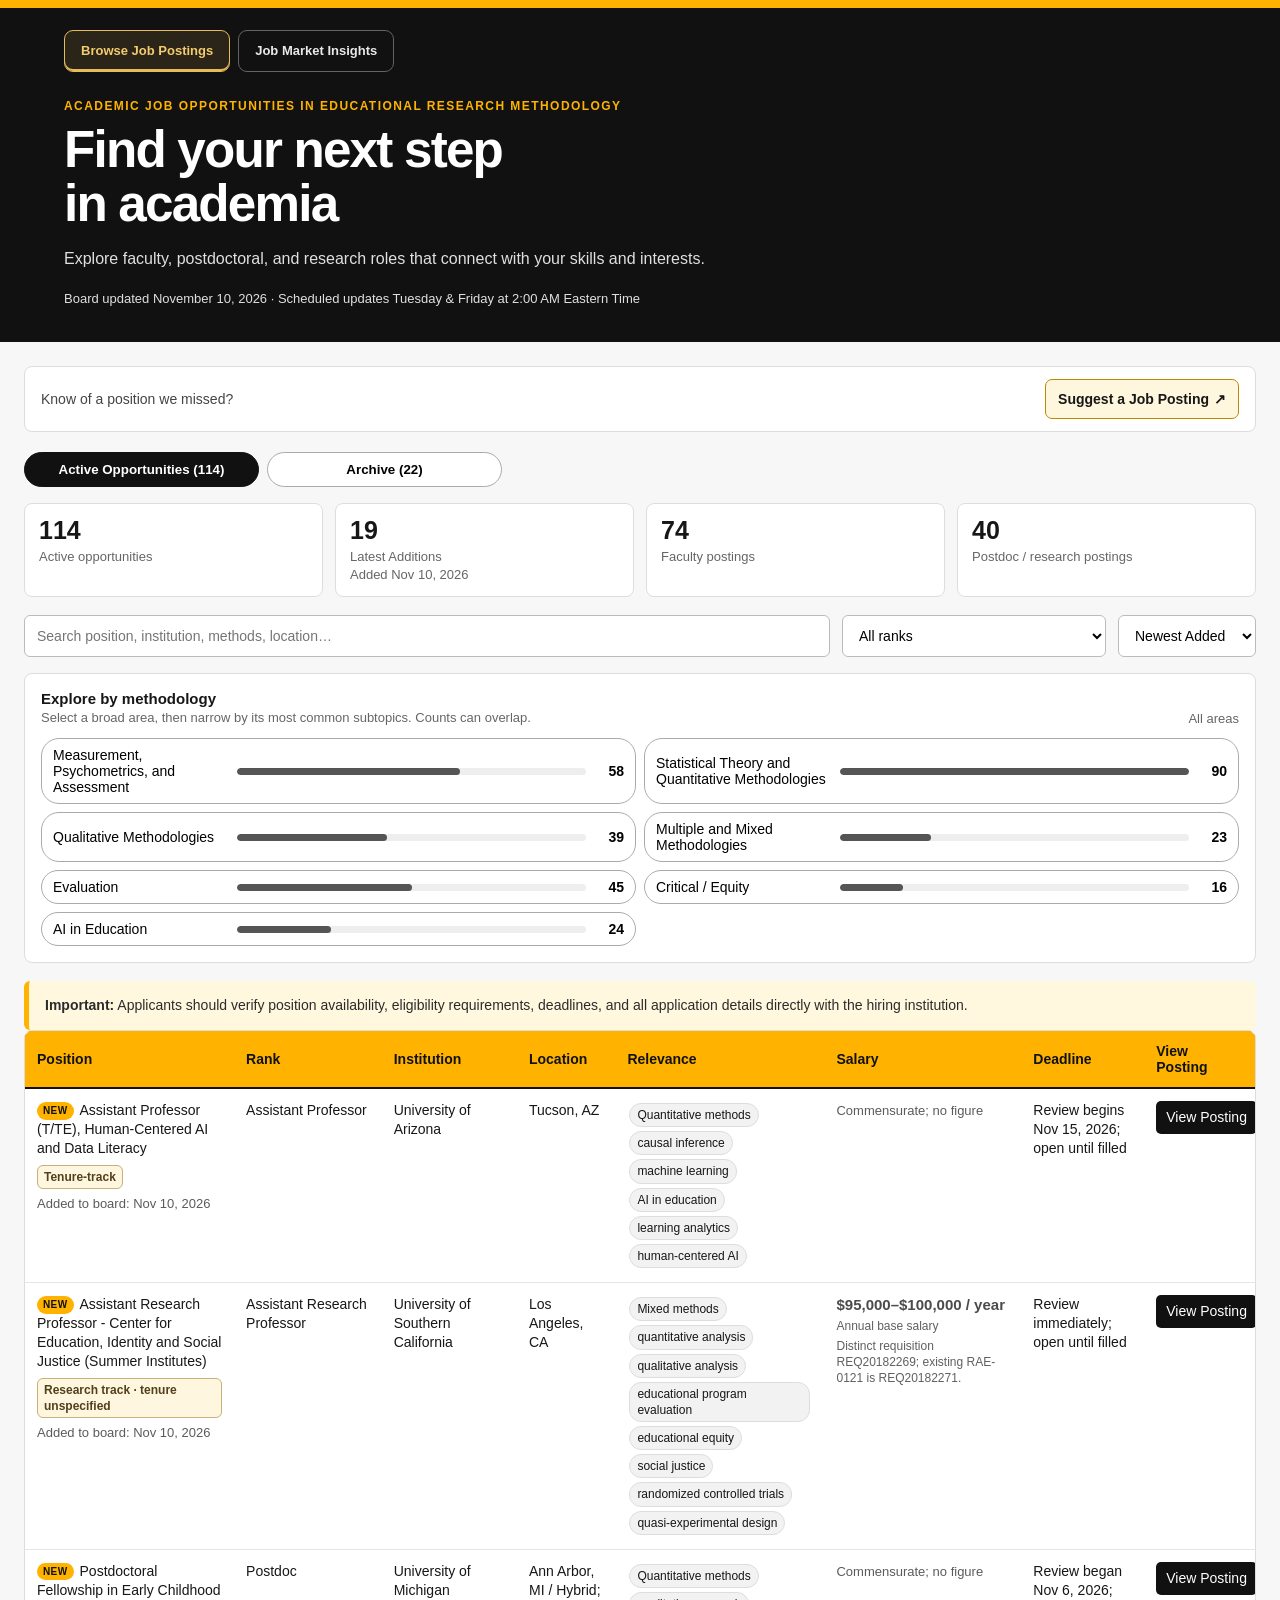
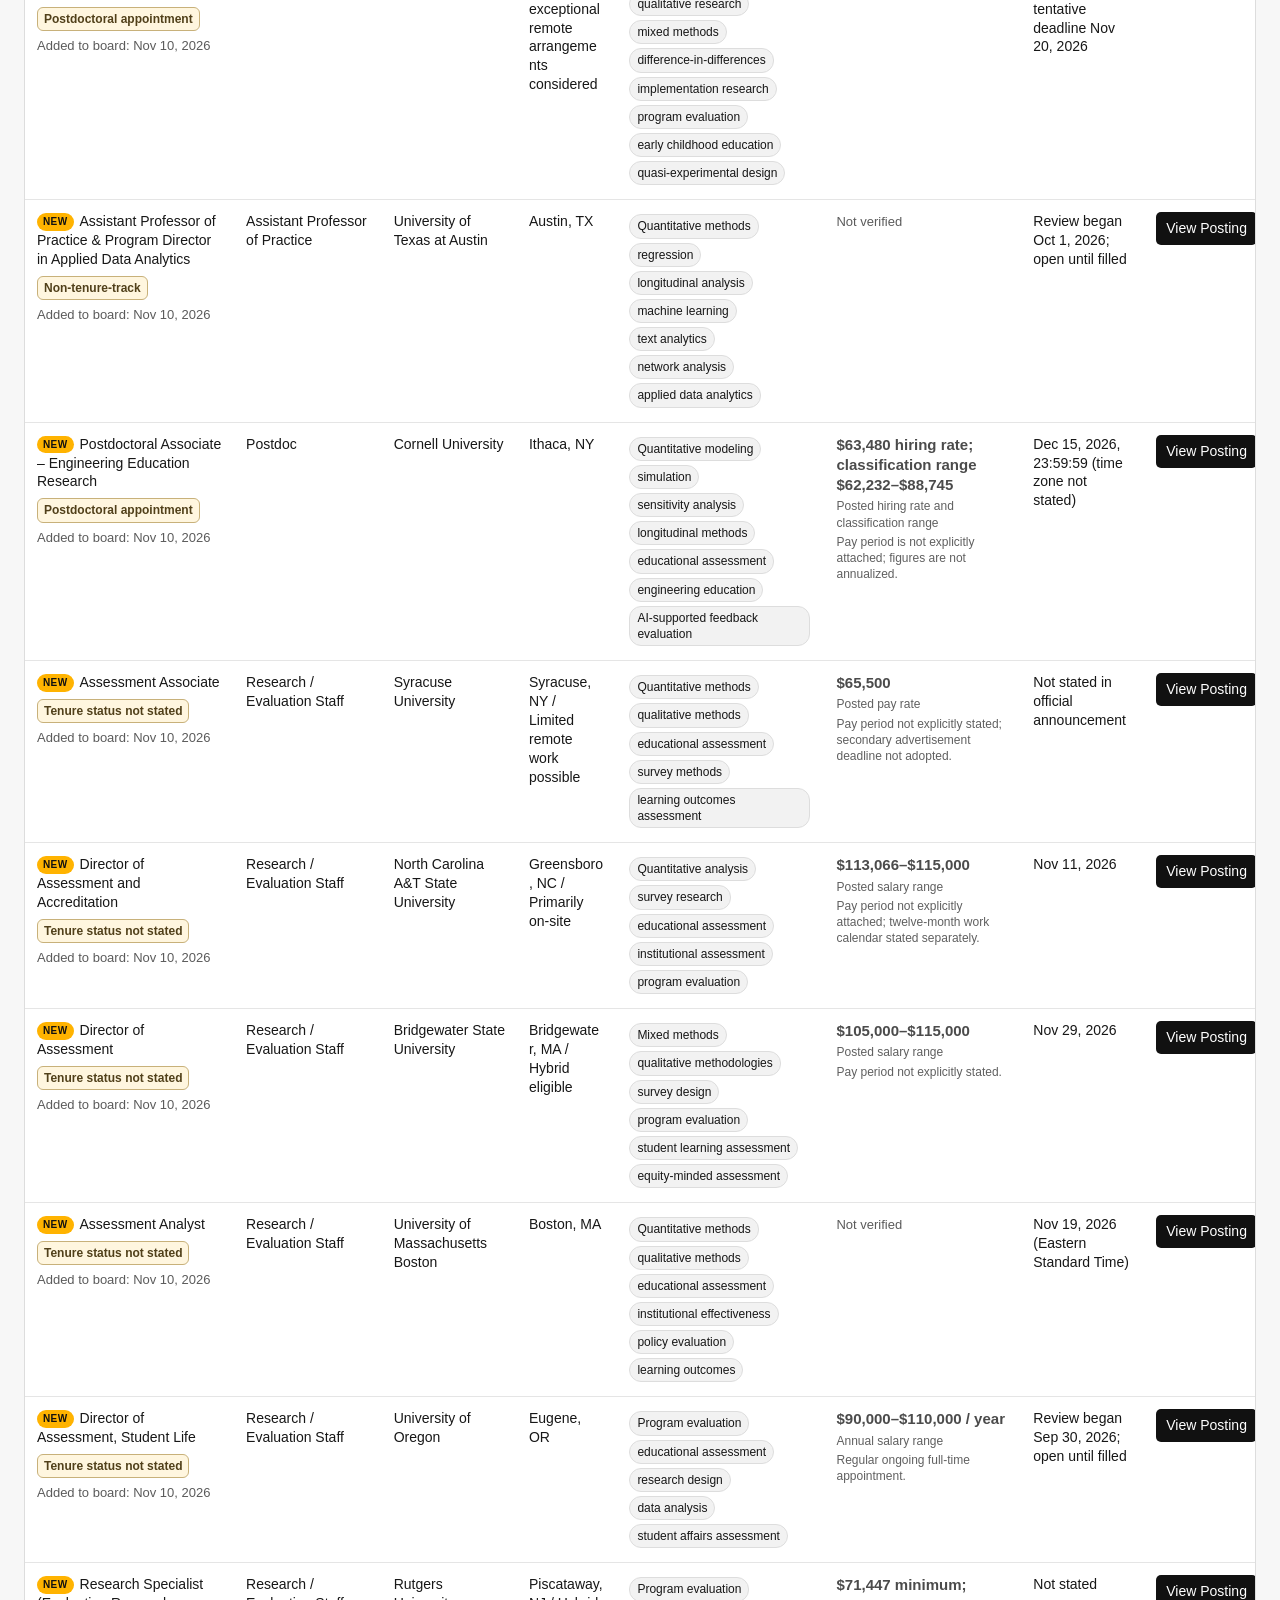
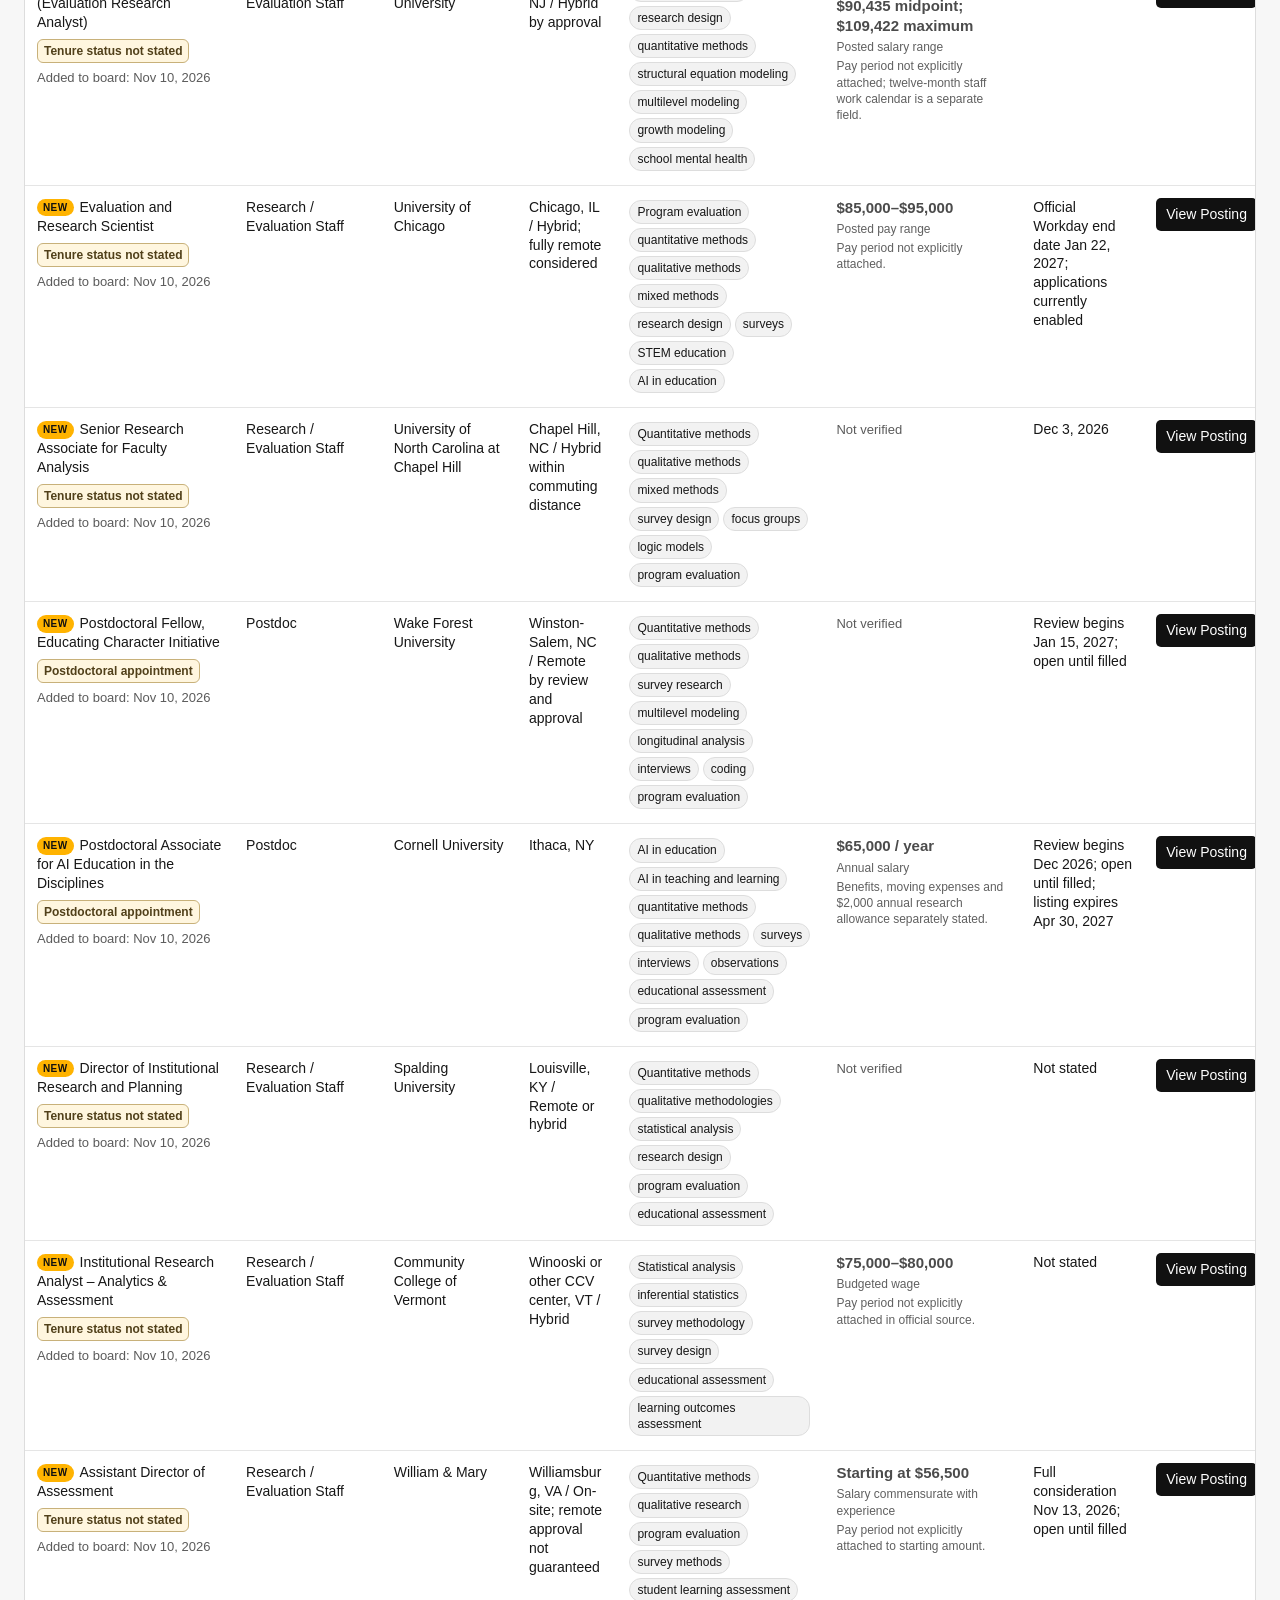
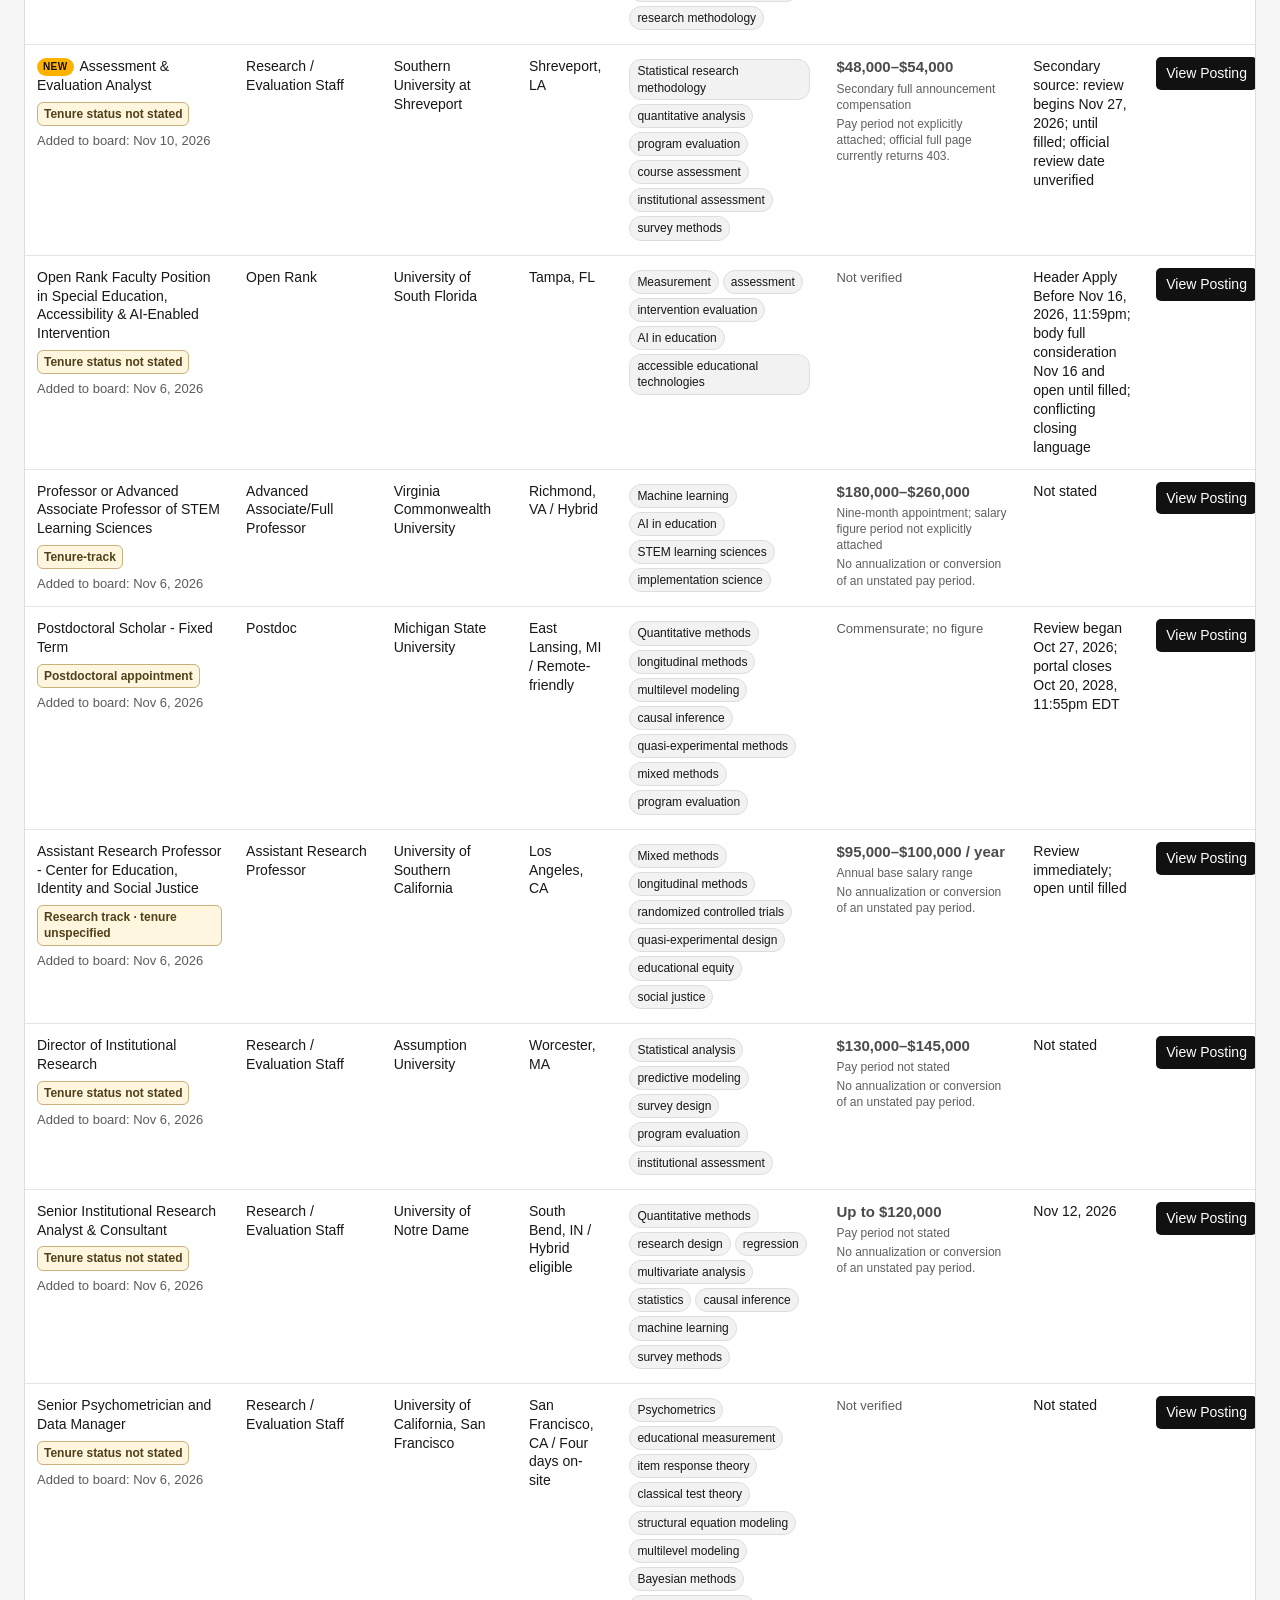
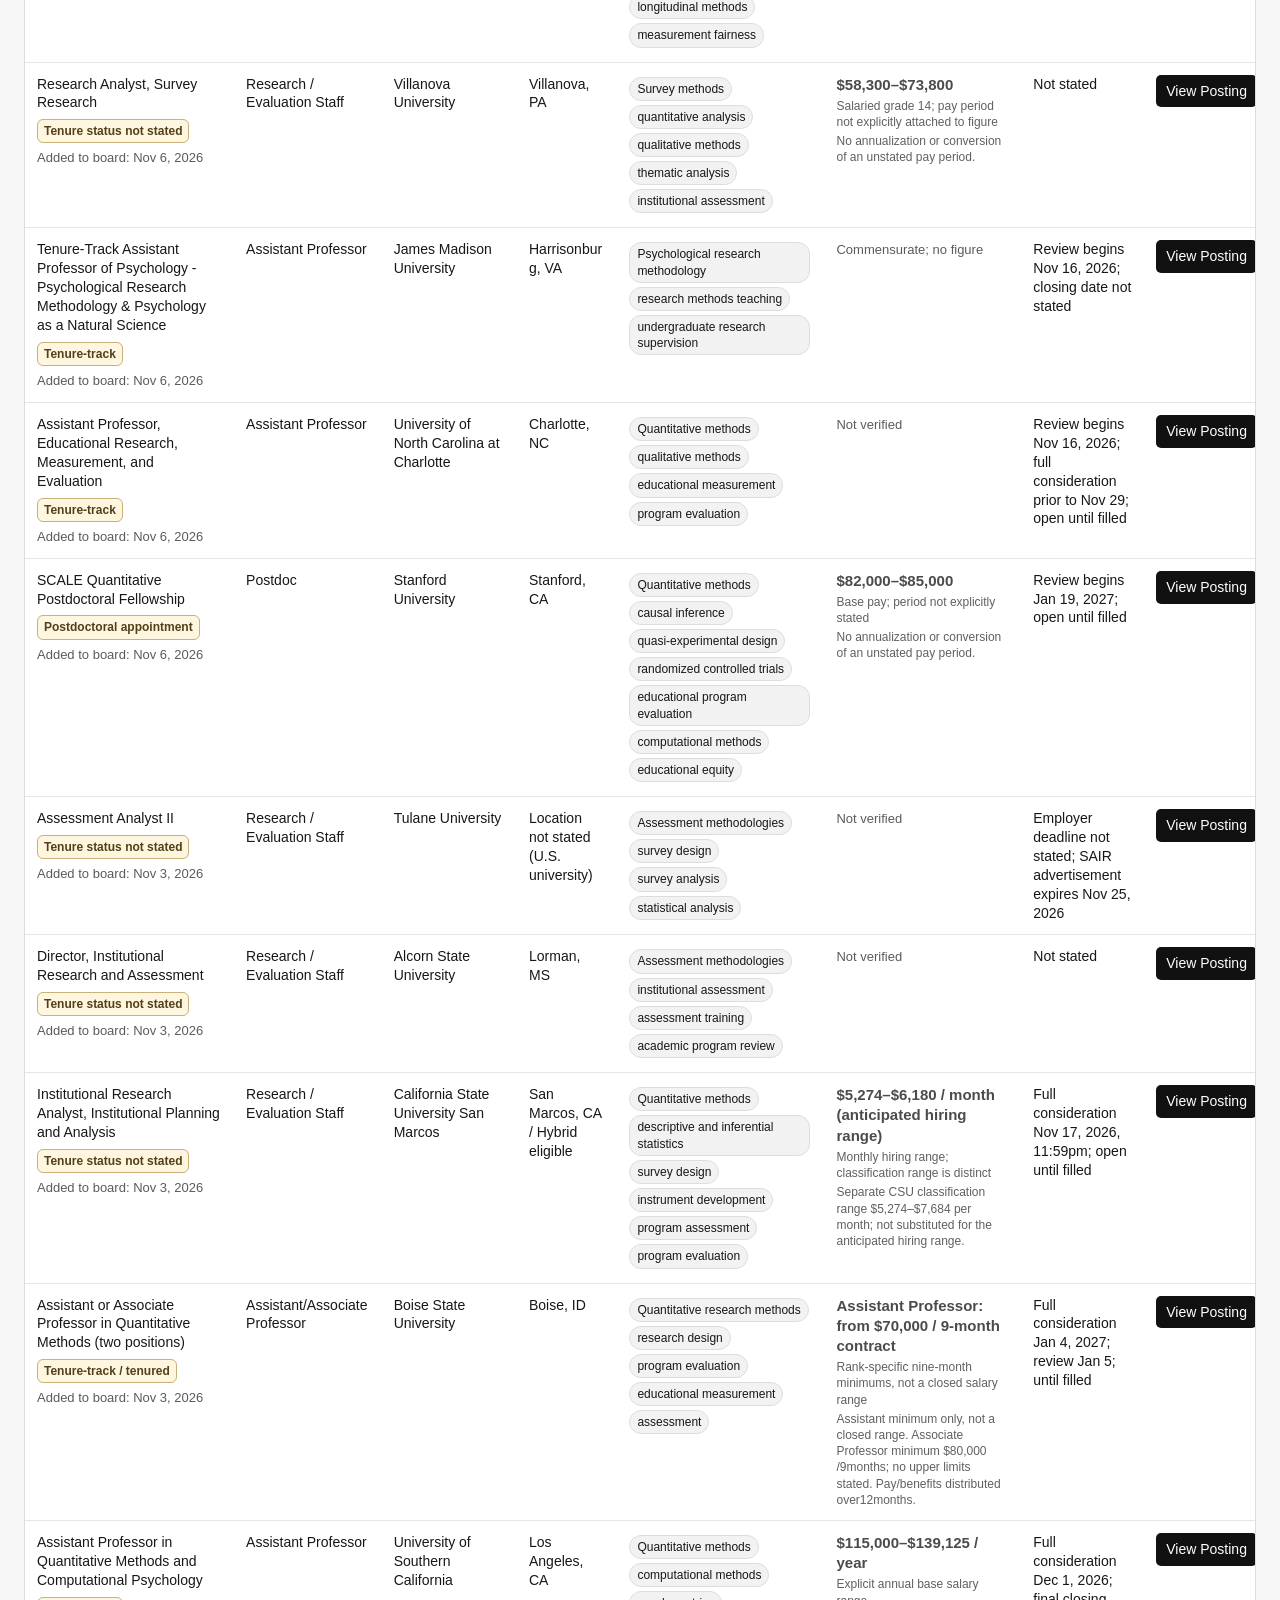
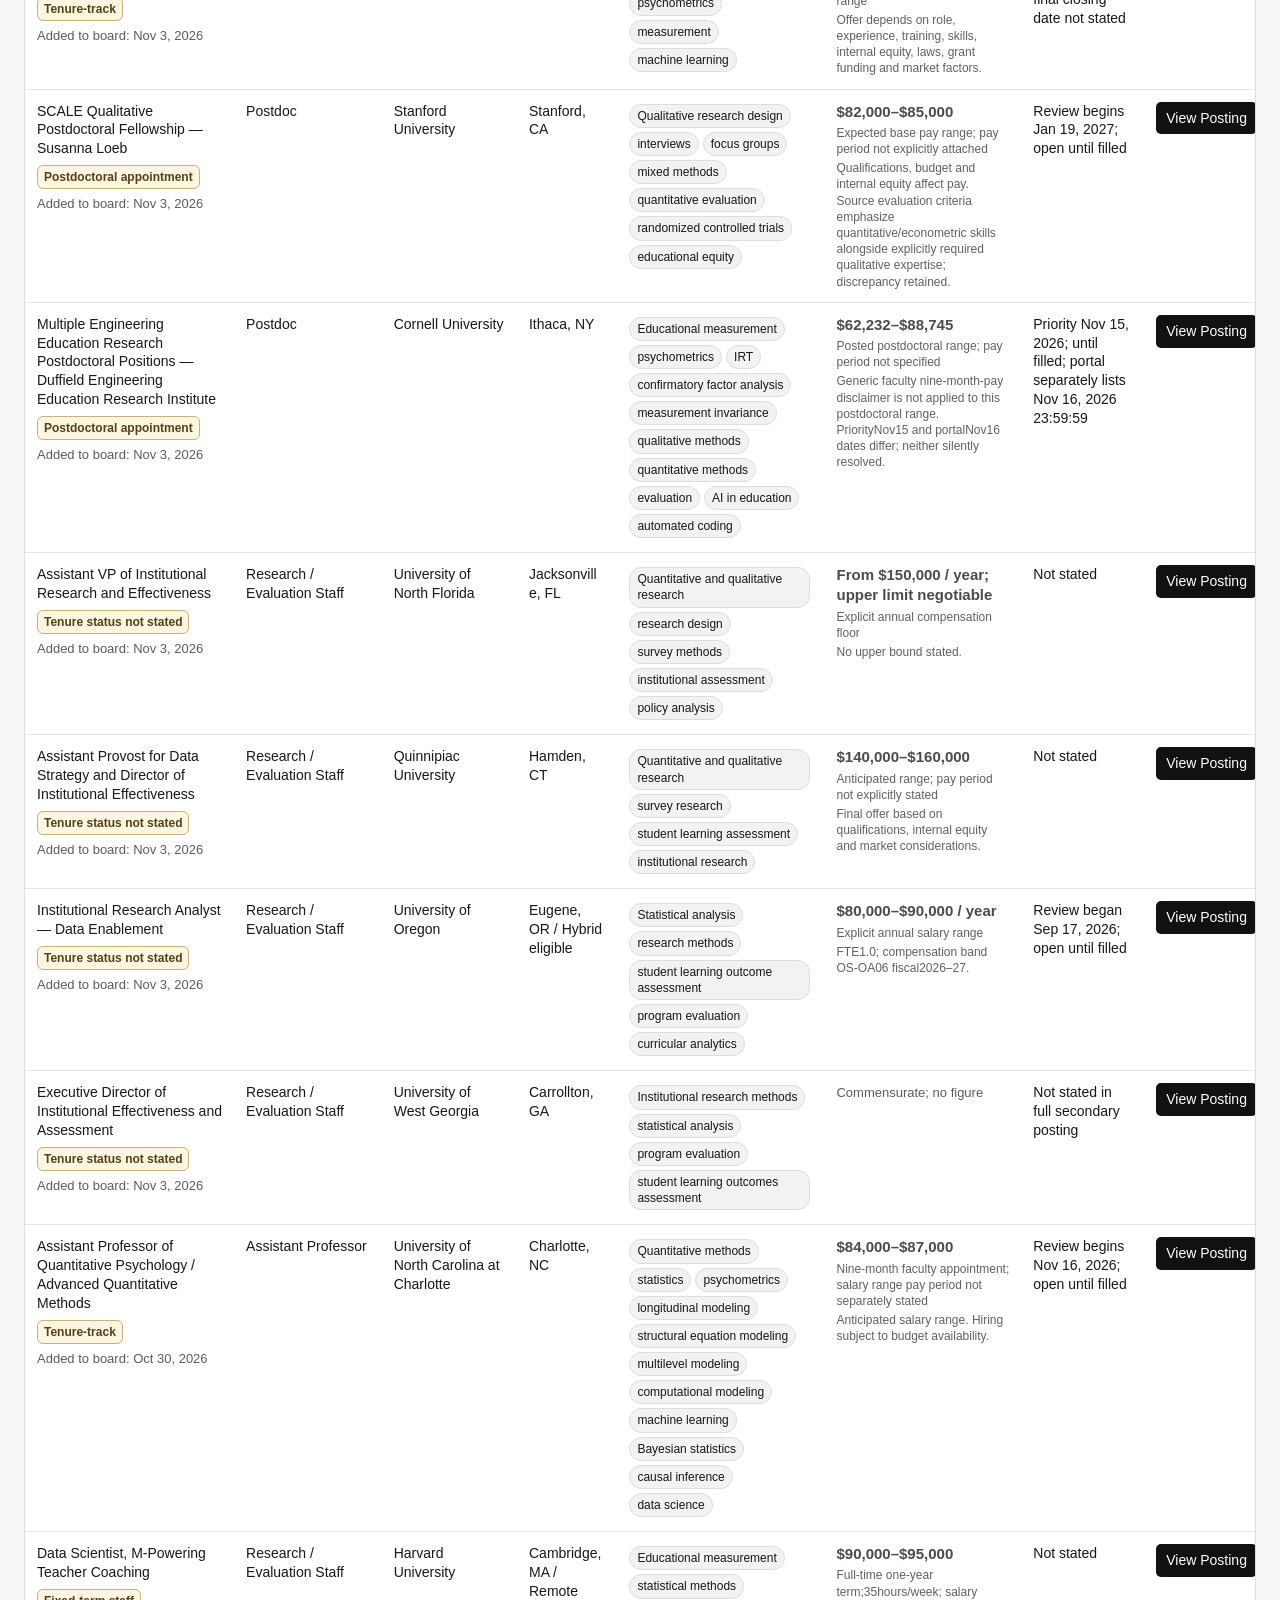
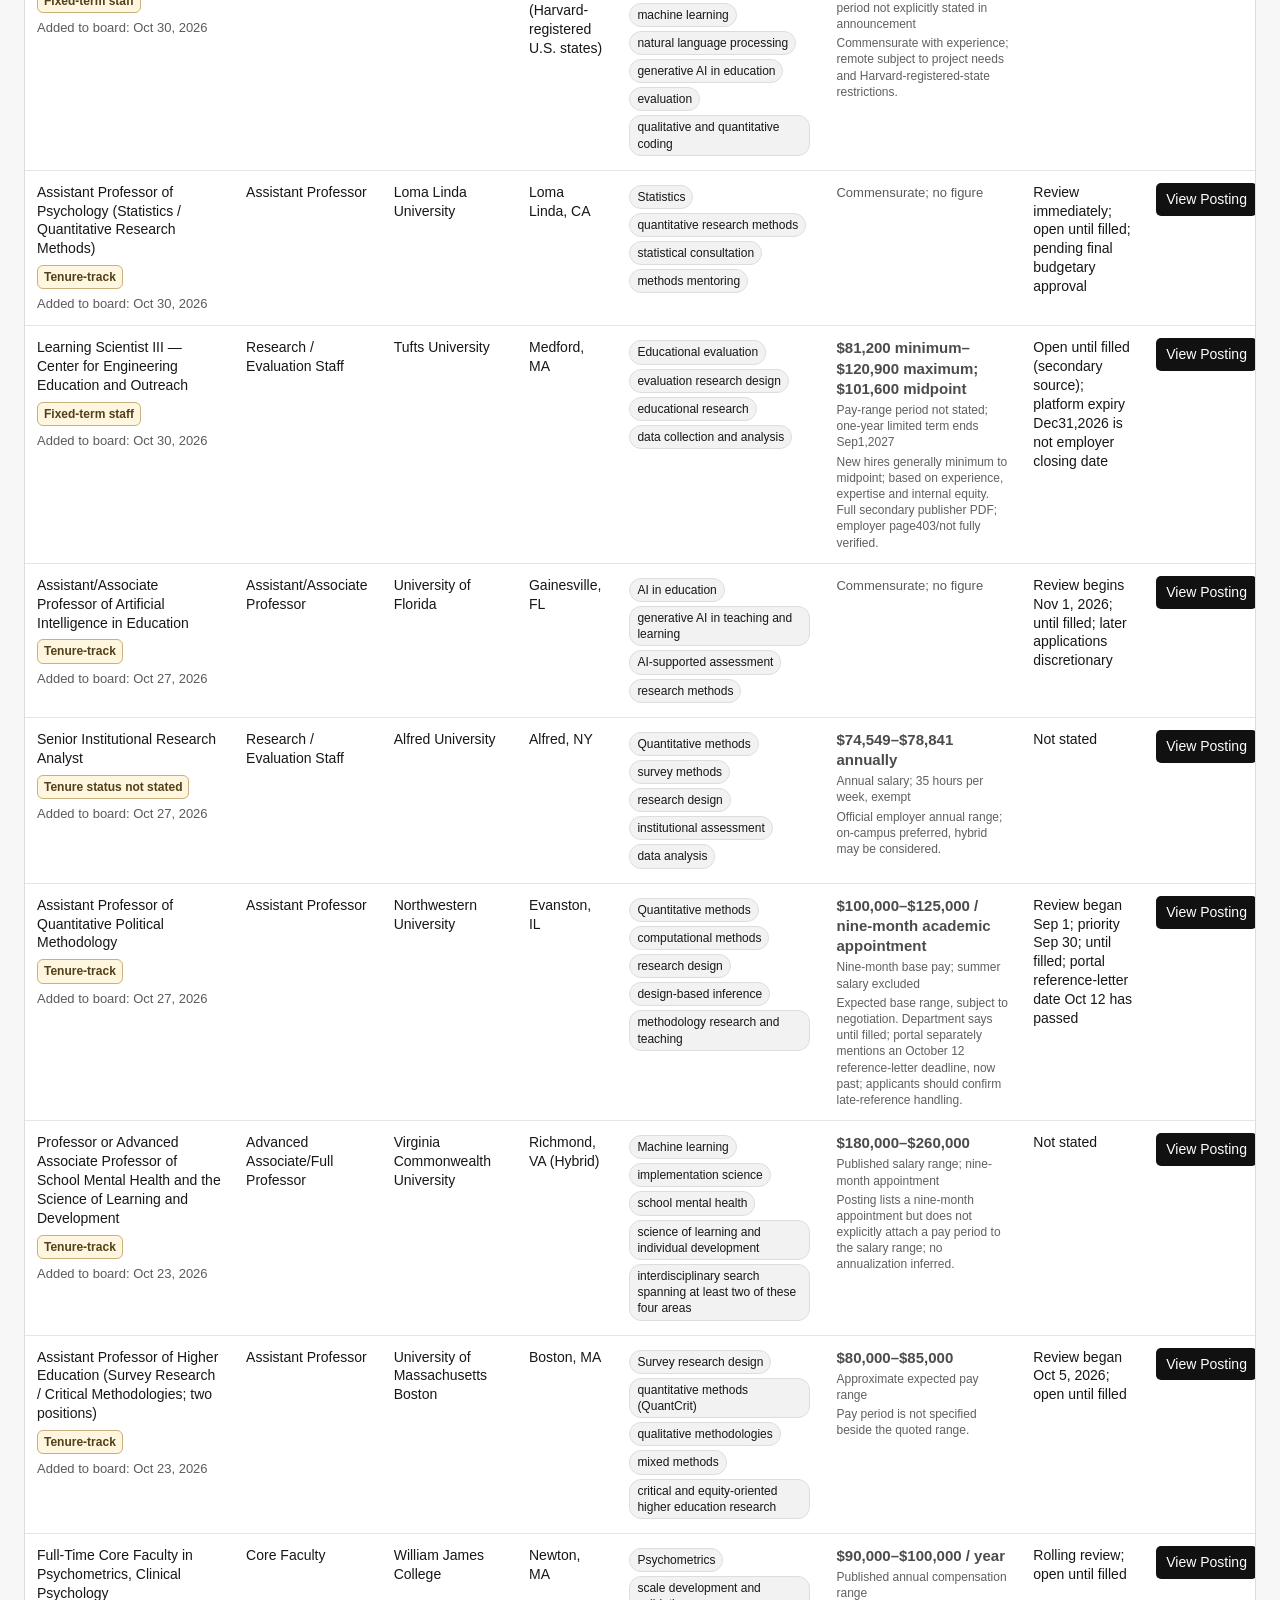
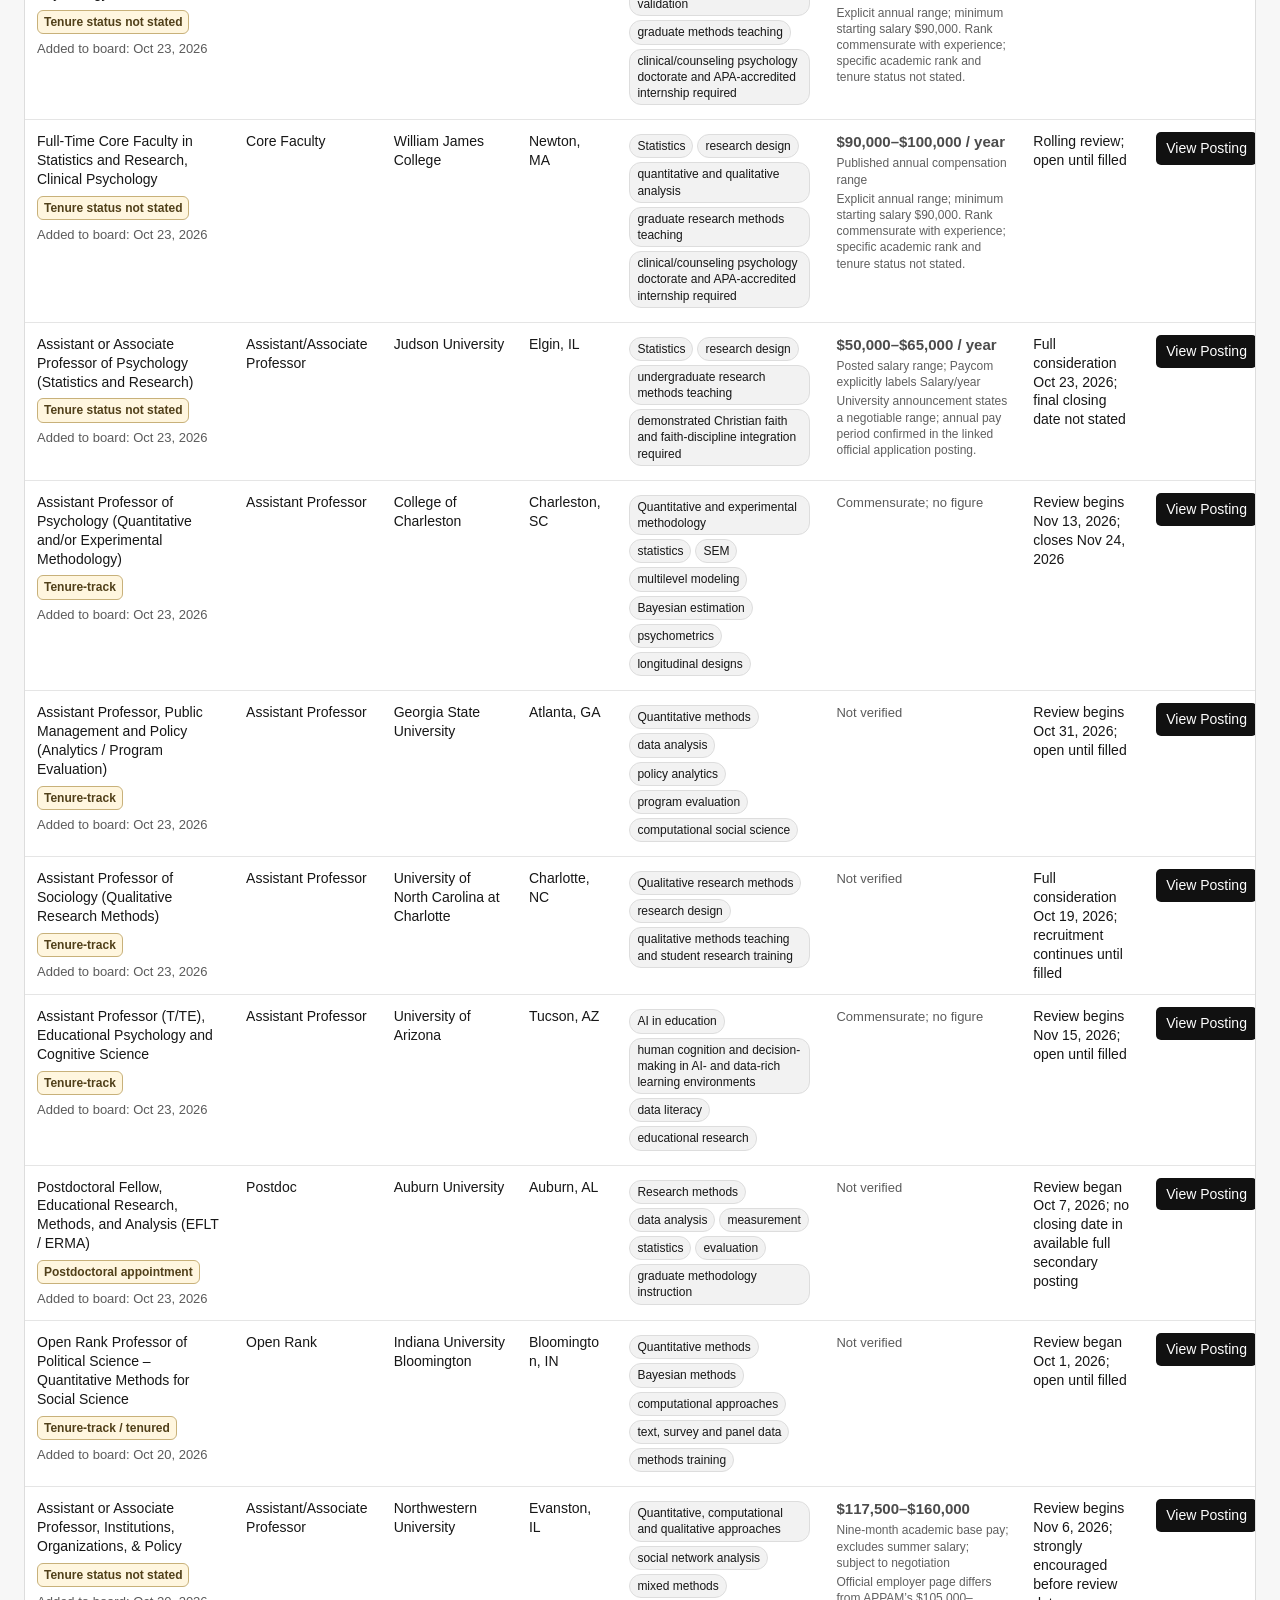
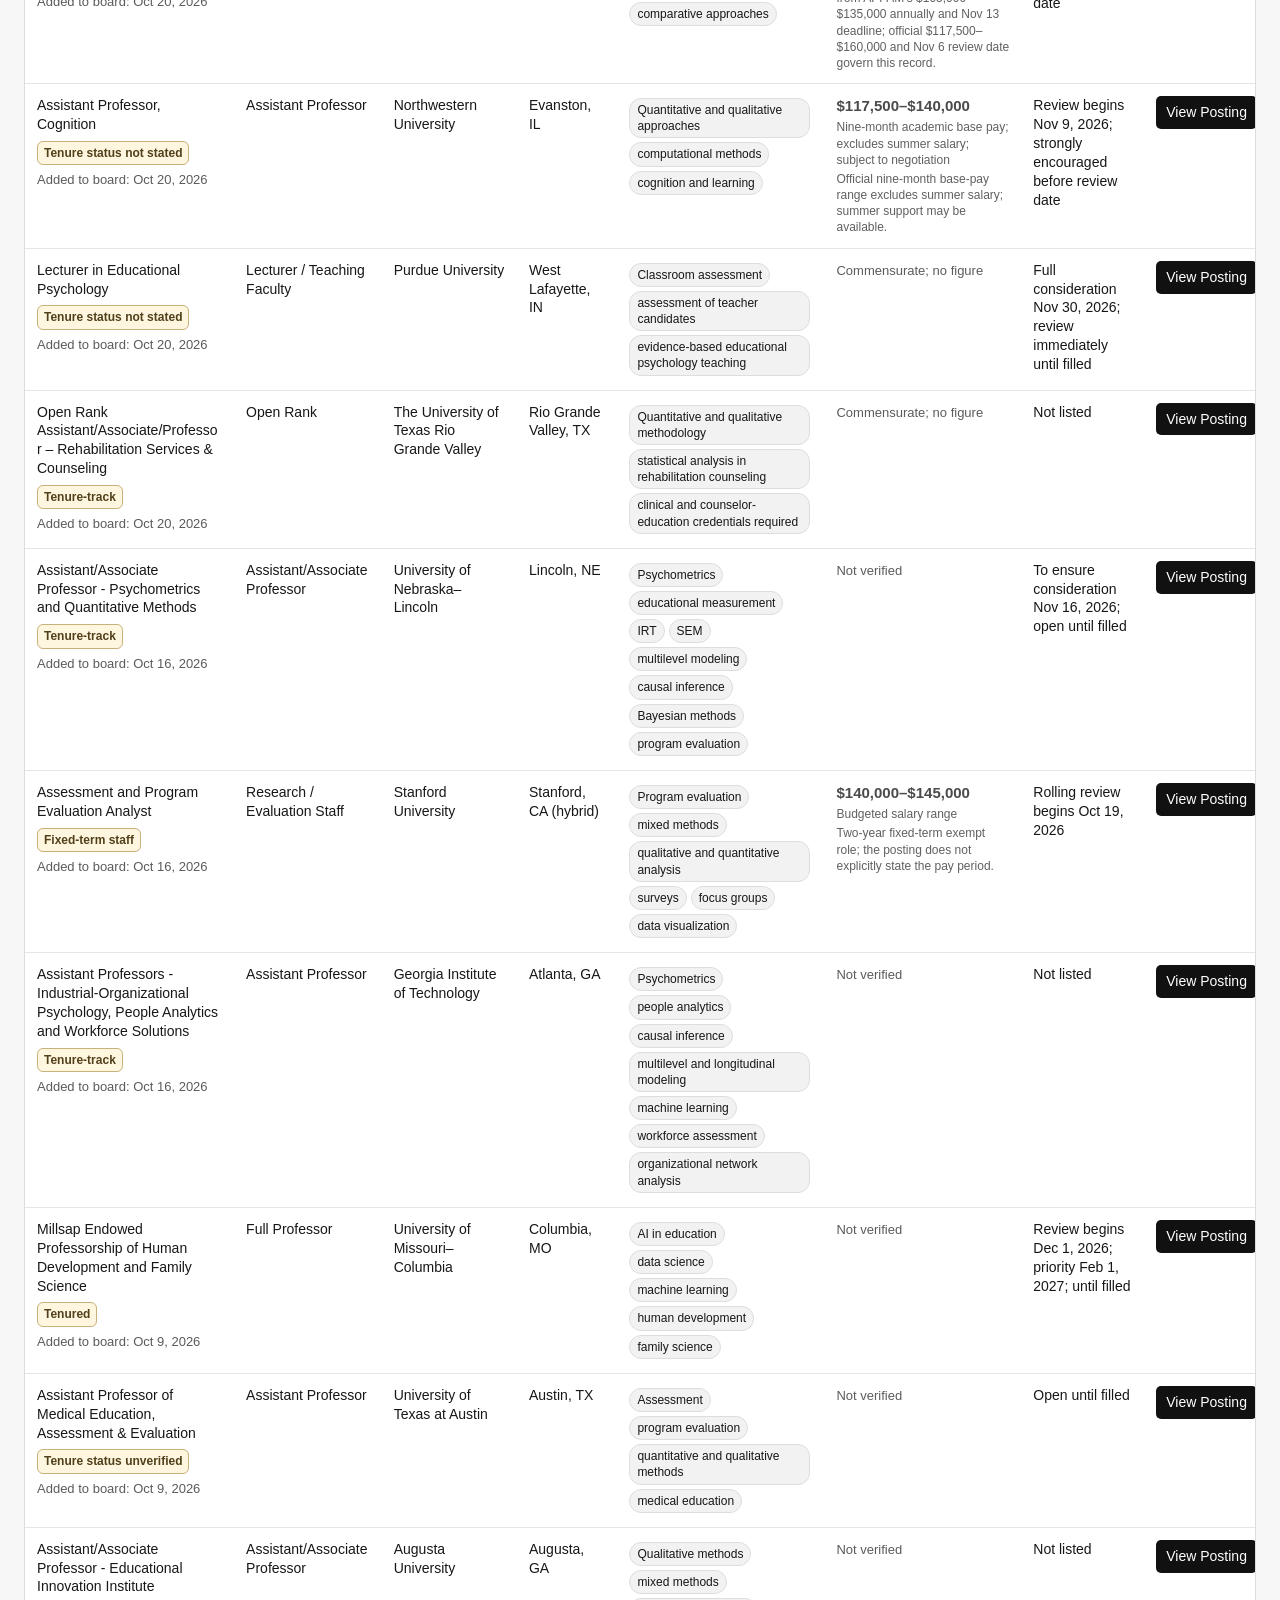
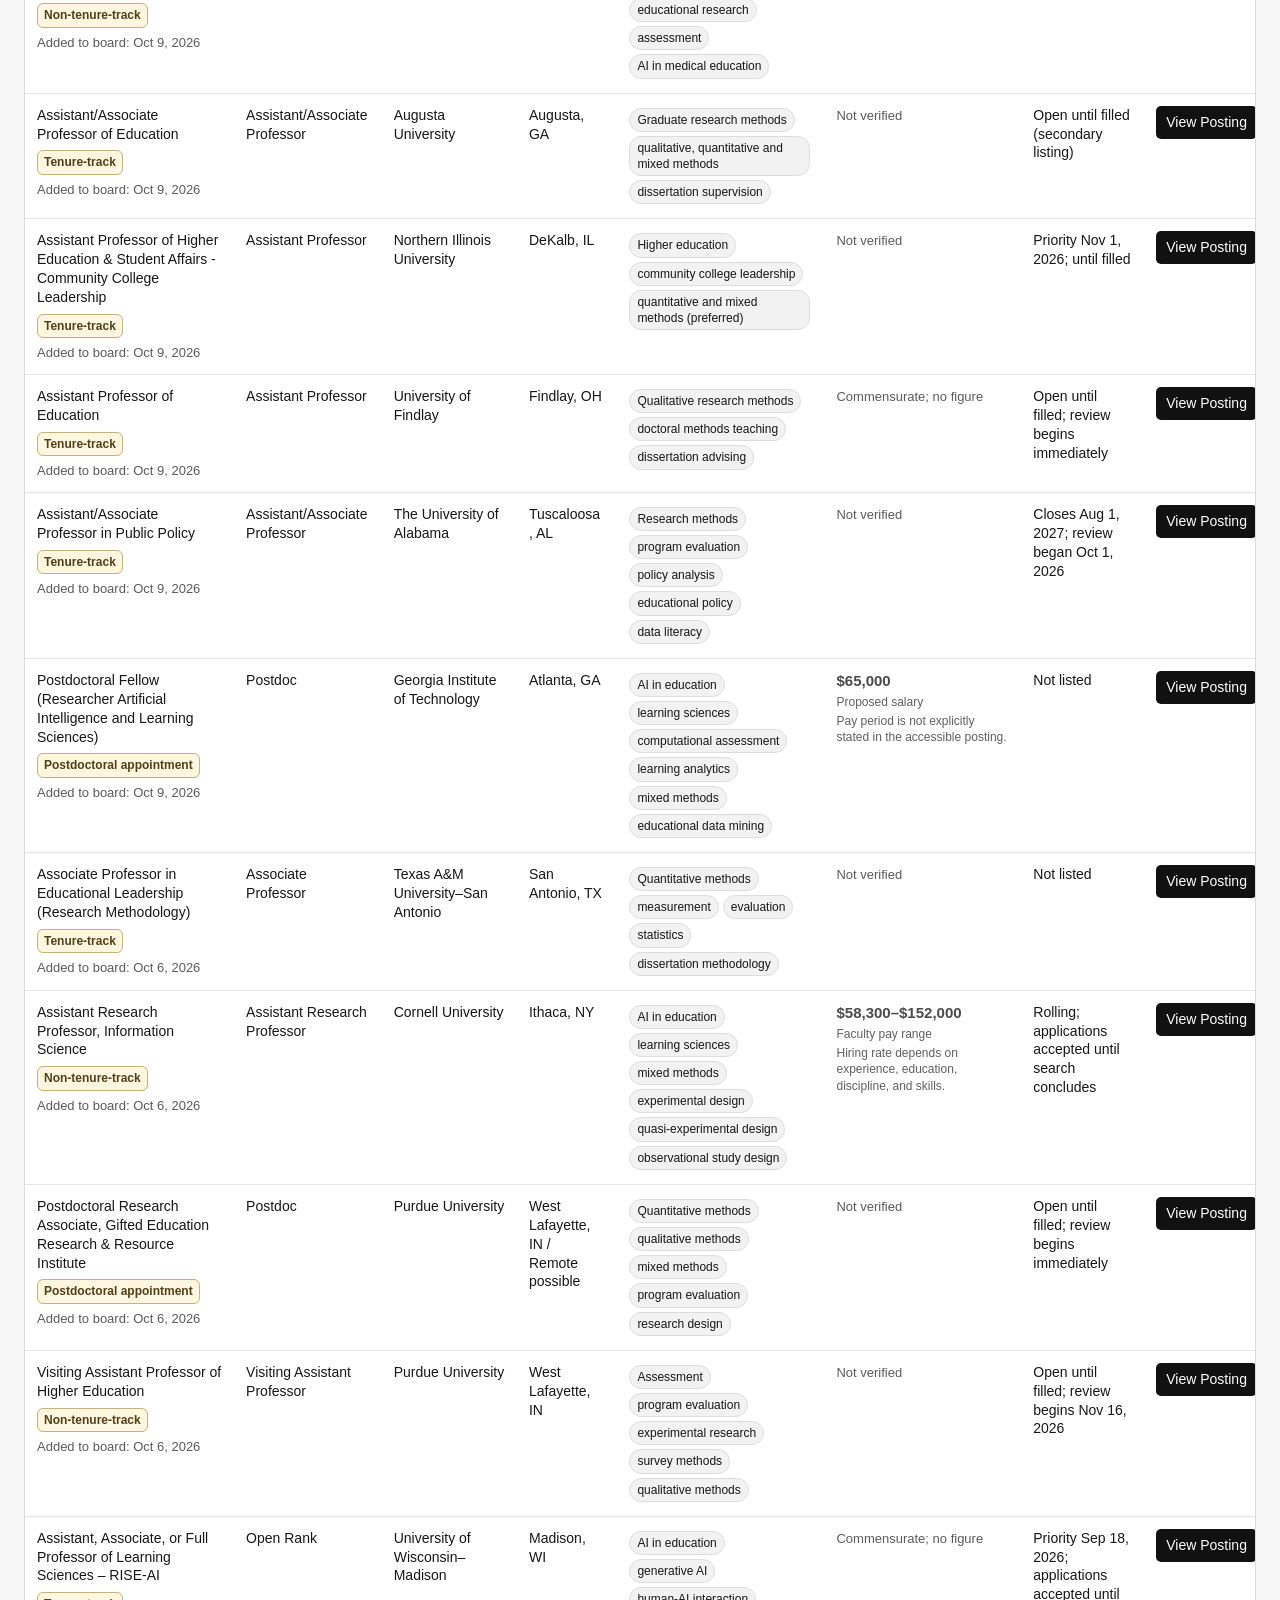
==== index.html @ 04296653 "Point every new posting to its adopted source; repair Chicago link" ====
<!doctype html><html lang="en"><head><meta charset="utf-8"><meta name="viewport" content="width=device-width,initial-scale=1"><title>Educational Research Methodology Academic Jobs | RAE Job Opportunities</title>
<meta name="robots" content="index, follow"><meta name="description" content="Find educational research methodology academic jobs in quantitative methods, measurement, evaluation, educational data science, and AI-supported research design. Browse faculty, postdoctoral, and research opportunities."><style>
:root{--accent:#ffb300;--black:#111;--muted:#666;--line:#ddd}*{box-sizing:border-box}body{margin:0;font-family:Arial,Helvetica,sans-serif;color:#171717;background:#f7f7f7}.hero{background:#111;color:white;padding:22px max(5vw,24px) 34px;border-top:8px solid var(--accent)}.hero-nav{display:flex;gap:12px;align-items:center;flex-wrap:wrap;margin-bottom:26px}.hero-nav a{text-decoration:none;border:1px solid #777;border-radius:999px;padding:9px 15px;font-size:14px;font-weight:700;color:#fff}.hero-nav a[aria-current="page"]{background:var(--accent);border-color:var(--accent);color:#111}.hero-nav a:hover,.hero-nav a:focus-visible{border-color:var(--accent)}.hero-eyebrow{font-size:12px;font-weight:800;letter-spacing:.12em;text-transform:uppercase;color:var(--accent)}.hero h1{font-size:clamp(32px,4vw,54px);line-height:1.06;letter-spacing:-.035em;margin:10px 0 15px;max-width:900px}.hero p{max-width:760px;line-height:1.5;margin:0;color:#e0e0e0}.hero .asof{margin-top:18px;font-size:13px}.wrap{max-width:1500px;margin:24px auto;padding:0 24px}.tabs{display:flex;gap:8px;flex-wrap:wrap;margin:0 0 16px}.tab{border:1px solid #aaa;background:white;padding:9px 14px;border-radius:20px;cursor:pointer;font-weight:700}.tabs .tab{width:235px;min-width:235px;text-align:center}.tab.active{background:#111;color:white;border-color:#111}.tools{display:flex;gap:12px;flex-wrap:wrap;margin-bottom:16px}.tools input,.tools select{padding:11px 12px;border:1px solid #bbb;border-radius:6px;background:white;font-size:14px}.tools input{min-width:300px;flex:1}.summary{display:grid;grid-template-columns:repeat(4,minmax(0,1fr));gap:12px;margin:0 0 18px}.stat{background:white;border:1px solid var(--line);border-radius:8px;padding:14px}.stat-num{font-size:25px;font-weight:700;line-height:1}.stat-label{font-size:12px;color:var(--muted);margin-top:6px}.stat-date{font-size:11px;color:var(--muted);margin-top:3px}.method-overview{background:white;border:1px solid var(--line);border-radius:8px;padding:16px;margin:0 0 16px}.method-head{display:flex;align-items:flex-end;justify-content:space-between;gap:12px;margin-bottom:12px}.method-head strong{font-size:15px}.method-head span{font-size:12px;color:var(--muted)}.filters{display:grid;grid-template-columns:repeat(2,minmax(0,1fr));gap:8px;margin:0}.filter-btn{display:grid;grid-template-columns:minmax(130px,1fr) 2fr 28px;align-items:center;gap:10px;text-align:left}.method-bar{height:7px;background:#eee;border-radius:10px;overflow:hidden}.method-fill{height:100%;background:#555;border-radius:10px}.method-count{text-align:right;font-weight:700}.new-badge{display:inline-block;background:var(--accent);color:#111;border-radius:10px;padding:2px 6px;margin-right:6px;font-size:10px;font-weight:800;letter-spacing:.04em;vertical-align:1px}.filter-btn{border:1px solid #aaa;background:white;padding:8px 11px;border-radius:18px;cursor:pointer;font-size:13px}.filter-btn:hover:not(.active){border-color:#111}.filter-btn.active{background:#111;color:white;border-color:#111}.subcategory-panel{margin-top:14px;padding-top:12px;border-top:1px solid #e5e5e5}.subcategory-title{font-size:12px;color:var(--muted);margin:0 0 8px}.subcategory-list{display:flex;flex-wrap:wrap;gap:7px}.subcategory-btn{border:1px solid #c9c9c9;background:#fafafa;border-radius:999px;padding:6px 10px;cursor:pointer;font-size:12px;color:#222}.subcategory-btn:hover,.subcategory-btn:focus-visible{border-color:#111}.subcategory-btn[aria-pressed="true"]{background:#ffb300;border-color:#111;color:#111;font-weight:700}.sort-note{font-weight:600;color:#333}.tablebox{overflow:auto;background:white;border:1px solid var(--line);border-radius:8px}table{border-collapse:collapse;width:100%;min-width:1150px;table-layout:fixed}th:nth-child(1){width:17%}th:nth-child(2){width:12%}th:nth-child(3){width:11%}th:nth-child(4){width:8%}th:nth-child(5){width:17%}th:nth-child(6){width:16%}th:nth-child(7){width:10%}th:last-child{width:9%}table:has(#statusHead:not([hidden])){min-width:1000px}table:has(#statusHead:not([hidden])) th:nth-child(1){width:14%}table:has(#statusHead:not([hidden])) th:nth-child(2){width:9%}table:has(#statusHead:not([hidden])) th:nth-child(3){width:9%}table:has(#statusHead:not([hidden])) th:nth-child(4){width:8%}table:has(#statusHead:not([hidden])) th:nth-child(5){width:12%}table:has(#statusHead:not([hidden])) th:nth-child(6){width:13%}table:has(#statusHead:not([hidden])) th:nth-child(7){width:8%}table:has(#statusHead:not([hidden])) th:nth-child(8){width:14%}table:has(#statusHead:not([hidden])) th:last-child{width:13%}table:has(#statusHead:not([hidden])) .posting-cell .btn{font-size:12px;padding:6px 8px}th{position:sticky;top:0;background:var(--accent);color:#111;text-align:left;padding:12px;border-bottom:2px solid #111;font-size:14px}td{padding:12px;border-bottom:1px solid #e5e5e5;vertical-align:top;line-height:1.35;font-size:14px;overflow-wrap:anywhere}tr:hover td{background:#fffaf0}.btn{display:inline-block;background:#111;color:white!important;text-decoration:none;padding:7px 10px;border-radius:5px;white-space:nowrap}.btn:hover{background:#333}.archive-link{display:inline-block;margin-top:7px;color:#333;font-size:12px;font-weight:700;text-decoration:underline}.archive-link:hover{color:#000}.posting-cell{white-space:nowrap;min-width:135px}.salary-cell{min-width:205px;max-width:260px}.salary-amount{font-weight:600;font-size:15px;color:#4b4b4b}.salary-label,.salary-note{display:block;font-size:11px;line-height:1.35;margin-top:3px;color:#777}.salary-label{font-weight:400}.salary-muted{color:#777;font-size:12px}.row-meta{display:block;margin-top:7px;color:#777;font-size:12px;line-height:1.3}.about{margin-top:22px;background:white;border:1px solid var(--line);border-radius:8px;overflow:hidden}.about summary{cursor:pointer;font-weight:700;padding:15px 18px;background:#111;color:white}.about-content{padding:18px;line-height:1.55}.about-content h3{margin:16px 0 6px;font-size:15px}.about-content p{margin:6px 0;color:#444}.about-content ul{margin:6px 0 8px;padding-left:22px}.notice{margin:18px 0 0;padding:14px 16px;background:#fff8df;border-left:5px solid var(--accent);border-radius:6px;color:#2b2b2b;font-size:14px;line-height:1.5}.notice strong{font-weight:800}.footer{margin:24px 0 40px;color:#666;font-size:13px;line-height:1.5}@media(max-width:700px){.wrap{padding:0 12px}.hero{padding:18px 18px 30px}.hero-nav{margin-bottom:24px}.tools input{min-width:100%}.summary{grid-template-columns:repeat(2,minmax(0,1fr))}.filters{grid-template-columns:1fr}.filter-btn{grid-template-columns:minmax(120px,1fr) 1.5fr 26px}.tabs .tab{flex:1 1 145px;width:auto;min-width:145px}}.stat-label,.stat-date{font-size:13px}.method-head span,.subcategory-title,.subcategory-btn{font-size:13px}.filter-btn{font-size:14px}.salary-label,.salary-note{font-size:12px;color:#606060}.salary-muted,.row-meta,.archive-link{font-size:13px;color:#5b5b5b}.footer{font-size:14px}@media(max-width:700px){.filter-btn{grid-template-columns:minmax(120px,1fr) 1.1fr 26px}}

.suggest-job{display:flex;align-items:center;justify-content:space-between;flex-wrap:wrap;gap:10px 16px;margin:0 0 20px;padding:12px 16px;background:#fff;border:1px solid var(--line);border-radius:8px;color:#444;font-size:14px;line-height:1.5}.suggest-job a{display:inline-flex;align-items:center;gap:5px;min-height:40px;padding:8px 12px;border:1px solid #b88b00;border-radius:7px;background:#fff7dd;color:#171717;font-weight:700;text-decoration:none;box-sizing:border-box}.suggest-job a:hover{background:#ffb300;border-color:#806000}.suggest-job a:focus-visible{outline:3px solid #806000;outline-offset:3px}
</style><link rel="stylesheet" href="job-context.css">
<script src="job-context.js?v=20261016-fixedterm"></script>
<style>
.primary-site-nav.hero-nav{display:flex;flex-wrap:wrap;gap:12px;align-items:stretch;margin-bottom:27px}
.primary-site-nav.hero-nav a{display:flex;align-items:center;gap:12px;box-sizing:border-box;min-height:69px;min-width:245px;padding:12px 17px;border:2px solid #8b8b8b;border-radius:13px;background:rgba(255,255,255,.065);color:#fff;text-decoration:none;line-height:1.25;transition:background-color .15s,border-color .15s,transform .15s}
.primary-site-nav.hero-nav a:hover{background:rgba(255,255,255,.16);border-color:#e5c46c;transform:translateY(-1px)}
.primary-site-nav.hero-nav a[aria-current="page"]{background:#e5bc57;border-color:#e5bc57;color:#161616}
.primary-site-nav.hero-nav a[aria-current="page"]:hover{background:#f0cb72}
.primary-site-nav.hero-nav a:focus-visible{outline:3px solid #fff;outline-offset:3px}
.primary-site-nav .nav-icon{display:flex;align-items:center;justify-content:center;width:37px;height:37px;border-radius:9px;background:rgba(255,255,255,.13);font-size:23px;flex:none}
.primary-site-nav a[aria-current="page"] .nav-icon{background:rgba(0,0,0,.09)}
.primary-site-nav .nav-copy{display:flex;flex-direction:column;gap:4px}
.primary-site-nav .nav-copy strong{font-size:15px;font-weight:800}
.primary-site-nav .nav-copy small{font-size:12px;font-weight:400;opacity:.85}
@media(max-width:560px){.primary-site-nav.hero-nav{display:grid;grid-template-columns:1fr 1fr;gap:8px}.primary-site-nav.hero-nav a{min-width:0;min-height:76px;padding:11px;gap:8px}.primary-site-nav .nav-icon{width:29px;height:29px;font-size:18px}.primary-site-nav .nav-copy strong{font-size:12px}.primary-site-nav .nav-copy small{font-size:10px}}
</style><style>
/* Compact primary navigation: intentionally distinct from the insight cards below. */
.primary-site-nav.hero-nav{display:flex;flex-wrap:wrap;align-items:center;gap:8px;margin-bottom:27px}
.primary-site-nav.hero-nav a{display:inline-flex;align-items:center;justify-content:center;box-sizing:border-box;min-width:0;min-height:42px;padding:10px 16px;border:1px solid #646464;border-radius:9px;background:transparent;color:#e9e9e9;font-size:13px;font-weight:700;line-height:1.25;text-align:center;text-decoration:none;transition:background-color .15s,border-color .15s}
.primary-site-nav.hero-nav a[aria-current="page"]{background:rgba(229,188,87,.12);border-color:#e5bc57;color:#f4cc70;box-shadow:inset 0 -2px 0 #e5bc57}
.primary-site-nav.hero-nav a:hover{background:rgba(255,255,255,.12);border-color:#e5bc57}
.primary-site-nav.hero-nav a:focus-visible{outline:3px solid #fff;outline-offset:3px}
@media(max-width:560px){.primary-site-nav.hero-nav{display:grid;grid-template-columns:1fr 1fr;gap:8px;margin-bottom:24px}.primary-site-nav.hero-nav a{padding:10px 7px;min-height:44px;font-size:12px;white-space:nowrap}}
</style></head><body>
<header class="hero"><nav class="hero-nav primary-site-nav" aria-label="Site navigation"><a href="index.html" aria-current="page">Browse Job Postings</a><a href="insights.html">Job Market Insights</a></nav><div class="hero-eyebrow">Academic Job Opportunities in Educational Research Methodology</div><h1>Find your next step<br>in academia</h1><p>Explore faculty, postdoctoral, and research roles that connect with your skills and interests.</p><p class="asof" id="asof">Board updated November 10, 2026 · Scheduled updates Tuesday & Friday at 2:00 AM Eastern Time</p></header>
<main class="wrap" id="postings"><aside class="suggest-job" aria-label="Suggest a job posting"><span>Know of a position we missed?</span><a href="https://docs.google.com/forms/d/e/1FAIpQLSevJ-PMzYgU2aDbi0kT7EfaAevPUZllQALj64qMbINh5SLQlQ/viewform" target="_blank" rel="noopener noreferrer" aria-label="Suggest a Job Posting (opens Google Form in a new tab)">Suggest a Job Posting <span aria-hidden="true">↗</span></a></aside><div class="tabs"><button id="activeTab" class="tab active" type="button">Active Opportunities <span id="activeTabCount"></span></button><button id="archiveTab" class="tab" type="button">Archive <span id="archiveTabCount"></span></button></div><section class="summary" aria-label="Job board summary"><div class="stat"><div id="activeCount" class="stat-num">0</div><div class="stat-label">Active opportunities</div></div><div class="stat"><div id="newCount" class="stat-num">0</div><div class="stat-label">Latest Additions</div><div id="latestAdditionsDate" class="stat-date"></div></div><div class="stat"><div id="facultyCount" class="stat-num">0</div><div class="stat-label">Faculty postings</div></div><div class="stat"><div id="researchCount" class="stat-num">0</div><div class="stat-label">Postdoc / research postings</div></div></section><div class="tools"><input id="q" type="search" placeholder="Search position, institution, methods, location…"><select id="rank"><option value="">All ranks</option></select><select id="sort"><option value="newest">Newest Added</option><option value="oldest">Oldest Added</option><option value="institution">Institution A–Z</option><option value="position">Position A–Z</option></select></div><section class="method-overview"><div class="method-head"><div><strong>Explore by methodology</strong><br><span>Select a broad area, then narrow by its most common subtopics. Counts can overlap.</span></div><span id="filterState">All areas</span></div><div id="methodFilters" class="filters"></div><div id="subFilterPanel" class="subcategory-panel" hidden><p class="subcategory-title" id="subFilterTitle">Common subcategories in this area</p><div id="subFilters" class="subcategory-list"></div></div></section><div class="notice"><strong>Important:</strong> Applicants should verify position availability, eligibility requirements, deadlines, and all application details directly with the hiring institution.</div>
<div class="tablebox"><table><thead><tr><th>Position</th><th>Rank</th><th>Institution</th><th>Location</th><th>Relevance</th><th>Salary</th><th>Deadline</th><th id="statusHead" hidden>Status</th><th>View Posting</th></tr></thead><tbody id="jobs"></tbody></table></div><details class="about"><summary>About This Job Board</summary><div class="about-content"><h3>About</h3><p>A curated list of U.S. academic and research positions—spanning faculty, postdoc, and research scientist roles—aligned with the methodological focus of VCU’s RAE program, Advanced Educational Statistics Certificate, and Centroid Lab. Designed for students, alumni, and peers seeking methodology-driven careers across academia and research.</p><h3>Search Process</h3><p>The search process uses AI-assisted, multi-pass searches across academic job boards, disciplinary sources, and official employer career pages. Results are screened for methodological relevance, duplicates, and posting status. This curated collection should not be interpreted as exhaustive.</p><h3>Search Areas</h3><p>Opportunities are organized into seven broad areas: Measurement, Psychometrics, and Assessment; Statistical Theory and Quantitative Methodologies; Qualitative Methodologies; Multiple and Mixed Methodologies; Evaluation; Critical / Equity; and AI in Education. Selecting an area reveals frequently appearing subtopics identified from each posting’s Relevance terms, such as quantitative and qualitative research design, Bayesian methods, simulation, missing data, causal inference, SEM, multilevel / HLM, longitudinal methods, and learning analytics. A posting may match more than one area or subtopic.</p><h3>Position Types</h3><p>Assistant, Associate, Full, and Open Rank faculty; research faculty; postdoctoral positions; Research Scientist, Senior/Principal Research Scientist; Methodologist; and other relevant academic or research roles.</p><h3>Archive</h3><p>Opportunities that are closed, expired, removed, or no longer verifiable are preserved in a separate searchable Archive rather than permanently deleted. Archived records retain their original First Shared date and include their last verification status.</p><h3>Update Schedule</h3><p>Deep searches are scheduled for Tuesday and Friday at 2:00 AM Eastern Time. “First Shared” is the date a position was first added to this board, not necessarily the employer’s posting date.</p><h3>Job Market Insights</h3><p>The <a href="insights.html">Job Market Insights</a> page shows locations, fields, roles, stated application materials, and pay information for current active postings, alongside academic-year summaries that include active and archived postings. Pay and application-material information may be unavailable or unreported for some postings; applicants should confirm details with the hiring institution.</p><h3>Sources</h3><p>Opportunities are drawn from publicly available career listings and employer pages. When available, links lead to the hiring institution’s original posting.</p><h3>Feedback</h3><p>Suggestions for additional job sources, search terms, position types, or other improvements are welcome. Please contact Dr. Nick Chang (<a href="mailto:changc10@vcu.edu">changc10@vcu.edu</a>).</p><h3>Disclaimer</h3><p><strong>This is an independently maintained informational resource and is not an official Virginia Commonwealth University website.</strong></p><p>Job information is summarized from publicly available sources. This site does not reproduce full job advertisements and is not affiliated with or endorsed by the hiring institutions or third-party job platforms. This job board is provided as an informational resource. Job listings are identified and curated through an AI-assisted search process and may contain errors, omissions, outdated information, or changes made by employers after an update. Inclusion of a position does not constitute endorsement by Virginia Commonwealth University, the RAE program, the Advanced Educational Statistics Certificate, CENTROID Applied Machine Learning Lab, or Nick Chang. Applicants are responsible for verifying position availability, eligibility requirements, deadlines, and all application details directly with the hiring institution.</p></div></details><div class="footer"><strong>This is an independently maintained informational resource and is not an official Virginia Commonwealth University website.</strong><br><br>View Posting links are selected using a source hierarchy: official university/employer posting first, then established academic/professional job boards, then major job platforms when a stable official link is unavailable. Links are periodically rechecked. Applicants should verify position details and deadlines with the hiring institution. Suggestions for additional sources, search terms, or position types are welcome; please contact Dr. Nick Chang at <a href="mailto:changc10@vcu.edu">changc10@vcu.edu</a>.<p>Know of a position we missed? <a href="https://docs.google.com/forms/d/e/1FAIpQLSevJ-PMzYgU2aDbi0kT7EfaAevPUZllQALj64qMbINh5SLQlQ/viewform" target="_blank" rel="noopener noreferrer" aria-label="Suggest a Job Posting (opens Google Form in a new tab)">Suggest a Job Posting <span aria-hidden="true">↗</span></a></p></div></main>
<script>
const archiveJobs=[["Senior Psychometrician","Research / Evaluation Staff","Western Governors University","Salt Lake City, UT","Psychometrics; educational measurement; item analysis; reliability analysis; statistical analysis","Nov 6, 2026","Nov 9, 2026","https://wgu.wd5.myworkdayjobs.com/External/job/Salt-Lake-City-UT/Senior-Psychometrician_JR-026324","Nov 6, 2026","Deadline Passed"],["Assistant/Associate Professor of Curriculum, Educational Studies, or Educational Research","Assistant/Associate Professor","Augusta University","Augusta, GA","Educational research; research methodology; qualitative, quantitative and mixed methods; program evaluation","Oct 9, 2026","Not listed","https://careers.insidehighered.com/job/3540538/assistant-associate-professor-of-curriculum-educational-studies-or-educational-research","Nov 3, 2026","Posting Removed"],["Assistant Professor of Educational Studies (Instructional Design, Technology, and Quantitative Methods Focus)","Assistant Professor","University of Nevada, Reno","Reno, NV","Quantitative methods; educational measurement; assessment; data analytics; AI in education; instructional technology","Sep 18, 2026","Open until filled; review begins Oct 16, 2026; posting closes Oct 31, 2026","https://nshe.wd1.myworkdayjobs.com/en-US/UNR-external/job/Assistant-Professor-of-Educational-Studies--Instructional-Design--Technology--and-Quantitative-Methods-Focus-_R0153407-1","Nov 3, 2026","Posting Removed"],["Assistant Professor, Quantitative Science Program","Assistant Professor","Brown University","Providence, RI","Quantitative methods; psychometrics; longitudinal analysis; quantitative study design","Sep 25, 2026","Not listed","https://hiringcafe.com/job/assistant-professor-quantitative-science-program-brown-university-m5lax13cz2sg89ed","Oct 30, 2026","Posting Removed"],["Postdoctoral Researcher — AI-Integrated STEM Education","Postdoc","Tennessee State University","Nashville, TN","AI in education; STEM education; learning analytics; educational data mining; psychometrics; adaptive assessment","Oct 9, 2026","Oct 23, 2026","https://jobs.tnstate.edu/postings/11120","Oct 27, 2026","Deadline Passed"],["Assistant Professor – Artificial Intelligence Education","Assistant Professor","New Mexico State University","Las Cruces, NM","AI education; learning sciences; AI pedagogy","Sep 25, 2026","Oct 22, 2026, 11:55 p.m. MDT","https://careers.nmsu.edu/jobs/assistant-professor-artificial-intelligence-education-las-cruces-new-mexico-united-states","Oct 23, 2026","Deadline Passed"],["Postdoctoral Research Scientist, Applied Modeling, Measurement & Methodology Lab","Postdoc / Research Scientist","Fordham University","New York, NY","Measurement; latent variables; MLM; psychometrics; simulation; missing data","Sep 18, 2026","Not listed","https://careers.fordham.edu/postings/11864/print_preview","Oct 23, 2026","Posting Removed"],["Assistant Professor of Education, General Faculty (Curriculum & Instruction)","Assistant Professor (Teaching Track)","University of Virginia","Charlottesville, VA","Assessment; applied research methods; learning sciences; practitioner research","Oct 2, 2026","Open until filled; review begins early Oct 2026","https://careers.insidehighered.com/job/3550357/assistant-professor-of-education-general-faculty-curriculum-and-instruction-/","Oct 23, 2026","Posting Removed"],["Assistant Professor of Psychology","Assistant Professor","California Lutheran University","Thousand Oaks, CA","Statistics; quantitative methodology; research methods","Sep 29, 2026","Oct 18, 2026","https://careers.callutheran.edu/postings/13532","Oct 20, 2026","Posting Removed"],["Postdoc, Operational Psychometrics & Educational Data Science","Postdoc","Stanford University","Stanford, CA","Psychometrics; educational data science; assessment; item response theory; adaptive testing","Sep 18, 2026","Not listed","https://www.applykite.com/positions/postdoctoral-position-in-operational-psychometrics-and-educational-data-science-at-stanford-university-6p3vqzmy73","Oct 20, 2026","Posting Removed"],["Assistant Professor of Psychology (Quantitative Psychology)","Assistant Professor","San Diego State University","San Diego, CA","Quantitative psychology; ML/AI; psychometrics; SEM; multilevel models; Bayesian methods; experimental designs; network analysis (historical record; source re-verification pending)","Sep 18, 2026","Sep 18, 2026","https://careers.pageuppeople.com/873/sd/en-us/job/559042/assistant-professor-of-psychology","Sep 22, 2026","Deadline Passed"],["Postdoctoral Associate, Yale Center for Emotional Intelligence","Postdoc","Yale University","New Haven, CT","Psychometric assessment; intervention research; large-scale data analysis","Sep 18, 2026","Not listed","https://postdocs.yale.edu/posts/2026-07-08-postdoctoral-associate-the-yale-center-for-emotional-intelligence-ycei-part-of-the","Oct 2, 2026","Posting Removed"],["Research Assistant Professor, Biostatistics or Quantitative Psychology","Research Assistant Professor","University of Oklahoma Health Sciences Center","Oklahoma City, OK","Quantitative psychology; longitudinal methods; MLM; statistics","Sep 22, 2026","Open until filled","https://apply.interfolio.com/182513","Oct 20, 2026","Closed"],["Assistant Teaching Professor, Quantitative Methods-Psychology","Assistant Teaching Professor","University of California, Berkeley","Berkeley, CA","Quantitative methods; psychometrics; MLM; SEM; machine learning","Sep 18, 2026","Sep 29, 2026","https://aprecruit.berkeley.edu/JPF05480","Oct 2, 2026","Deadline Passed"],["Open Rank, Quantitative & Computational Methods (3 positions)","Open Rank","Texas A&M University","College Station, TX","Psychometrics; ML/AI; MLM; longitudinal methods; data science; network analysis","Sep 18, 2026","Priority Oct 1, 2026; applications accepted until filled","https://faculty.tamu.edu/JobDetail?JobId=190514","Oct 20, 2026","Consideration Date Passed"],["Tenure-Track Assistant/Associate Psychology Professor (School Psychology)","Assistant/Associate Professor","Millersville University of Pennsylvania","Millersville, PA","Assessment; statistics; research methods; tests and measurement; equity","Oct 2, 2026","Oct 1, 2026","https://jobs.millersville.edu/postings/15272","Oct 2, 2026","Deadline Passed"],["Faculty Position in Early Learning: Mechanisms and Interventions","Assistant/Associate Professor","Stanford University","Stanford, CA","Evaluation; implementation science; early learning interventions; equity","Oct 2, 2026","Oct 7, 2026, 11:55 p.m. Pacific","https://facultypositions.stanford.edu/jobs/faculty-position-in-early-learning-mechanisms-and-interventions-stanford-university-california-united-states","Oct 9, 2026","Deadline Passed"],["Postdoc in AI Measurement, Psychometrics, and Data Science","Postdoc","Georgetown University","Washington, DC","AI measurement; psychometrics; large-scale assessment; process data; NLP; latent regression; data science","Oct 9, 2026","Full consideration Oct 15, 2026; rolling afterward","https://www.applykite.com/positions/postdoc-in-ai-measurement-psychometrics-and-data-science-at-georgetown-university-kzh8yin04z","Nov 6, 2026","Posting Removed"],["Assistant Professor, Social and Family Dynamics","Assistant Professor","Arizona State University","Tempe, AZ","Research methodology; doctoral methods training; human development","Oct 2, 2026","Oct 9, 2026; rolling reserve pool afterward until filled","https://apply.interfolio.com/192712","Oct 20, 2026","Deadline Passed"],["Assistant/Associate Research Professor","Assistant/Associate Research Professor","Georgetown University","Remote (U.S.)","Quantitative methods; education/workforce data; equity","Sep 29, 2026","Full consideration Oct 13, 2026","https://appam.mcjobboard.net/jobs/236685","Nov 6, 2026","Posting Removed"],["Assistant Professor of Leadership and Research","Assistant Professor","Delta State University","Mississippi","Research methods teaching; educational research writing; doctoral research; dissertation advising","Oct 16, 2026","Historically open until filled; posting now expired","https://jobs.chronicle.com/job/38001675/assistant-professor-of-leadership-and-research/","Oct 20, 2026","Closed"],["Director, Buros Center for Testing; Full Professor","Full Professor / Director","University of Nebraska–Lincoln","Lincoln, NE","Psychometrics; testing; measurement; validity; reliability; assessment fairness; evaluation","Oct 16, 2026","Consideration Aug 14, 2026; open until filled","https://employment.unl.edu/postings/100424","Oct 20, 2026","Posting Removed"]];
const jobs=[["Assistant Professor (T/TE), Human-Centered AI and Data Literacy","Assistant Professor","University of Arizona","Tucson, AZ","Quantitative methods; causal inference; machine learning; AI in education; learning analytics; human-centered AI","Nov 10, 2026","Review begins Nov 15, 2026; open until filled","https://arizona.csod.com/ux/ats/careersite/4/home/requisition/27551?c=arizona&sq=assistant%20professor"],["Assistant Research Professor - Center for Education, Identity and Social Justice (Summer Institutes)","Assistant Research Professor","University of Southern California","Los Angeles, CA","Mixed methods; quantitative analysis; qualitative analysis; educational program evaluation; educational equity; social justice; randomized controlled trials; quasi-experimental design","Nov 10, 2026","Review immediately; open until filled","https://usccareers.usc.edu/job/los-angeles/assistant-research-professor-center-for-education-identity-and-social-justice/1209/102627322592"],["Postdoctoral Fellowship in Early Childhood","Postdoc","University of Michigan","Ann Arbor, MI / Hybrid; exceptional remote arrangements considered","Quantitative methods; qualitative research; mixed methods; difference-in-differences; implementation research; program evaluation; early childhood education; quasi-experimental design","Nov 10, 2026","Review began Nov 6, 2026; tentative deadline Nov 20, 2026","https://edpolicy.umich.edu/what-we-do/join-our-team"],["Assistant Professor of Practice & Program Director in Applied Data Analytics","Assistant Professor of Practice","University of Texas at Austin","Austin, TX","Quantitative methods; regression; longitudinal analysis; machine learning; text analytics; network analysis; applied data analytics","Nov 10, 2026","Review began Oct 1, 2026; open until filled","https://faculty.utexas.edu/career/190886"],["Postdoctoral Associate – Engineering Education Research","Postdoc","Cornell University","Ithaca, NY","Quantitative modeling; simulation; sensitivity analysis; longitudinal methods; educational assessment; engineering education; AI-supported feedback evaluation","Nov 10, 2026","Dec 15, 2026, 23:59:59 (time zone not stated)","https://academicjobsonline.org/ajo/jobs/33097"],["Assessment Associate","Research / Evaluation Staff","Syracuse University","Syracuse, NY / Limited remote work possible","Quantitative methods; qualitative methods; educational assessment; survey methods; learning outcomes assessment","Nov 10, 2026","Not stated in official announcement","https://www.sujobopps.com/postings/114903/print_preview"],["Director of Assessment and Accreditation","Research / Evaluation Staff","North Carolina A&T State University","Greensboro, NC / Primarily on-site","Quantitative analysis; survey research; educational assessment; institutional assessment; program evaluation","Nov 10, 2026","Nov 11, 2026","https://jobs.ncat.edu/postings/42013/print_preview"],["Director of Assessment","Research / Evaluation Staff","Bridgewater State University","Bridgewater, MA / Hybrid eligible","Mixed methods; qualitative methodologies; survey design; program evaluation; student learning assessment; equity-minded assessment","Nov 10, 2026","Nov 29, 2026","https://jobs.bridgew.edu/postings/34022/print_preview"],["Assessment Analyst","Research / Evaluation Staff","University of Massachusetts Boston","Boston, MA","Quantitative methods; qualitative methods; educational assessment; institutional effectiveness; policy evaluation; learning outcomes","Nov 10, 2026","Nov 19, 2026 (Eastern Standard Time)","https://employmentopportunities.umb.edu/boston/en-us/job/530310/assessment-analyst"],["Director of Assessment, Student Life","Research / Evaluation Staff","University of Oregon","Eugene, OR","Program evaluation; educational assessment; research design; data analysis; student affairs assessment","Nov 10, 2026","Review began Sep 30, 2026; open until filled","https://careers.uoregon.edu/en-us/job/537018"],["Research Specialist (Evaluation Research Analyst)","Research / Evaluation Staff","Rutgers University","Piscataway, NJ / Hybrid by approval","Program evaluation; research design; quantitative methods; structural equation modeling; multilevel modeling; growth modeling; school mental health","Nov 10, 2026","Not stated","https://jobs.rutgers.edu/postings/283231/print_preview"],["Evaluation and Research Scientist","Research / Evaluation Staff","University of Chicago","Chicago, IL / Hybrid; fully remote considered","Program evaluation; quantitative methods; qualitative methods; mixed methods; research design; surveys; STEM education; AI in education","Nov 10, 2026","Official Workday end date Jan 22, 2027; applications currently enabled","https://uchicago.wd5.myworkdayjobs.com/External/job/Chicago-IL/Evaluation-and-Research-Scientist_JR34533"],["Senior Research Associate for Faculty Analysis","Research / Evaluation Staff","University of North Carolina at Chapel Hill","Chapel Hill, NC / Hybrid within commuting distance","Quantitative methods; qualitative methods; mixed methods; survey design; focus groups; logic models; program evaluation","Nov 10, 2026","Dec 3, 2026","https://unc.peopleadmin.com/postings/328167/print_preview"],["Postdoctoral Fellow, Educating Character Initiative","Postdoc","Wake Forest University","Winston-Salem, NC / Remote by review and approval","Quantitative methods; qualitative methods; survey research; multilevel modeling; longitudinal analysis; interviews; coding; program evaluation","Nov 10, 2026","Review begins Jan 15, 2027; open until filled","https://wfu.wd1.myworkdayjobs.com/Staff_Career_Website_live/job/Winston-Salem-NC/Postdoctoral-Fellow--Educating-Character-Initiative_R0009223"],["Postdoctoral Associate for AI Education in the Disciplines","Postdoc","Cornell University","Ithaca, NY","AI in education; AI in teaching and learning; quantitative methods; qualitative methods; surveys; interviews; observations; educational assessment; program evaluation","Nov 10, 2026","Review begins Dec 2026; open until filled; listing expires Apr 30, 2027","https://academicjobsonline.org/ajo/jobs/33301"],["Director of Institutional Research and Planning","Research / Evaluation Staff","Spalding University","Louisville, KY / Remote or hybrid","Quantitative methods; qualitative methodologies; statistical analysis; research design; program evaluation; educational assessment","Nov 10, 2026","Not stated","https://www.paycomonline.net/v4/ats/web.php/portal/A99CE46A67143A8F77A8C7BDEA7155DA/jobs/578680"],["Institutional Research Analyst – Analytics & Assessment","Research / Evaluation Staff","Community College of Vermont","Winooski or other CCV center, VT / Hybrid","Statistical analysis; inferential statistics; survey methodology; survey design; educational assessment; learning outcomes assessment","Nov 10, 2026","Not stated","https://vsc.wd108.myworkdayjobs.com/CCV/job/Winooski-VT/Institutional-Research-Analyst---Analytics---Assessment_R-2026603"],["Assistant Director of Assessment","Research / Evaluation Staff","William & Mary","Williamsburg, VA / On-site; remote approval not guaranteed","Quantitative methods; qualitative research; program evaluation; survey methods; student learning assessment; research methodology","Nov 10, 2026","Full consideration Nov 13, 2026; open until filled","https://williammary.wd12.myworkdayjobs.com/WM/job/Posting-Location---William--Mary/Assistant-Director-of-Assessment_JR101818-1"],["Assessment & Evaluation Analyst","Research / Evaluation Staff","Southern University at Shreveport","Shreveport, LA","Statistical research methodology; quantitative analysis; program evaluation; course assessment; institutional assessment; survey methods","Nov 10, 2026","Secondary source: review begins Nov 27, 2026; until filled; official review date unverified","https://careers.insidehighered.com/job/3475463/assessment-and-evaluation-analyst/"],["Open Rank Faculty Position in Special Education, Accessibility & AI-Enabled Intervention","Open Rank","University of South Florida","Tampa, FL","Measurement; assessment; intervention evaluation; AI in education; accessible educational technologies","Nov 6, 2026","Header Apply Before Nov 16, 2026, 11:59pm; body full consideration Nov 16 and open until filled; conflicting closing language","https://www.highered360.com/jobs/JobDetail.cfm?JobID=179585477"],["Professor or Advanced Associate Professor of STEM Learning Sciences","Advanced Associate/Full Professor","Virginia Commonwealth University","Richmond, VA / Hybrid","Machine learning; AI in education; STEM learning sciences; implementation science","Nov 6, 2026","Not stated","https://vcujobs.com/jobs/professor-or-advanced-associate-professor-of-stem-learning-sciences-vcu-main-campus-virginia-united-states"],["Postdoctoral Scholar - Fixed Term","Postdoc","Michigan State University","East Lansing, MI / Remote-friendly","Quantitative methods; longitudinal methods; multilevel modeling; causal inference; quasi-experimental methods; mixed methods; program evaluation","Nov 6, 2026","Review began Oct 27, 2026; portal closes Oct 20, 2028, 11:55pm EDT","https://careers.msu.edu/jobs/postdoctoral-scholar-fixed-term-east-lansing-michigan-united-states-81563285-e652-485b-80d8-c0b2a22e0371"],["Assistant Research Professor - Center for Education, Identity and Social Justice","Assistant Research Professor","University of Southern California","Los Angeles, CA","Mixed methods; longitudinal methods; randomized controlled trials; quasi-experimental design; educational equity; social justice","Nov 6, 2026","Review immediately; open until filled","https://usccareers.usc.edu/job/los-angeles/assistant-research-professor-center-for-education-identity-and-social-justice/1209/102627322640"],["Director of Institutional Research","Research / Evaluation Staff","Assumption University","Worcester, MA","Statistical analysis; predictive modeling; survey design; program evaluation; institutional assessment","Nov 6, 2026","Not stated","https://recruiting.paylocity.com/Recruiting/Jobs/Details/4596394"],["Senior Institutional Research Analyst & Consultant","Research / Evaluation Staff","University of Notre Dame","South Bend, IN / Hybrid eligible","Quantitative methods; research design; regression; multivariate analysis; statistics; causal inference; machine learning; survey methods","Nov 6, 2026","Nov 12, 2026","https://jobs.smartrecruiters.com/UniversityOfNotreDame/3743990016501546-senior-institutional-research-analyst-consultant"],["Senior Psychometrician and Data Manager","Research / Evaluation Staff","University of California, San Francisco","San Francisco, CA / Four days on-site","Psychometrics; educational measurement; item response theory; classical test theory; structural equation modeling; multilevel modeling; Bayesian methods; longitudinal methods; measurement fairness","Nov 6, 2026","Not stated","https://careers.ucsf.edu/careers/JobDetail/San-Francisco-CA-United-States/4817"],["Research Analyst, Survey Research","Research / Evaluation Staff","Villanova University","Villanova, PA","Survey methods; quantitative analysis; qualitative methods; thematic analysis; institutional assessment","Nov 6, 2026","Not stated","https://jobs.villanova.edu/postings/36500/print_preview"],["Tenure-Track Assistant Professor of Psychology - Psychological Research Methodology & Psychology as a Natural Science","Assistant Professor","James Madison University","Harrisonburg, VA","Psychological research methodology; research methods teaching; undergraduate research supervision","Nov 6, 2026","Review begins Nov 16, 2026; closing date not stated","https://jobs.jmu.edu/jobs/tenure-track-assistant-professor-of-psychology-psychological-research-methodology-psychology-as-a-natural-science-harrisonburg-virginia-united-states"],["Assistant Professor, Educational Research, Measurement, and Evaluation","Assistant Professor","University of North Carolina at Charlotte","Charlotte, NC","Quantitative methods; qualitative methods; educational measurement; program evaluation","Nov 6, 2026","Review begins Nov 16, 2026; full consideration prior to Nov 29; open until filled","https://jobs.charlotte.edu/postings/71705/print_preview"],["SCALE Quantitative Postdoctoral Fellowship","Postdoc","Stanford University","Stanford, CA","Quantitative methods; causal inference; quasi-experimental design; randomized controlled trials; educational program evaluation; computational methods; educational equity","Nov 6, 2026","Review begins Jan 19, 2027; open until filled","https://postdocs.stanford.edu/prospective/opportunities/open-postdoctoral-position-faculty-mentor-susanna-loeb"],["Assistant/Associate Professor in Quantitative Psychology","Assistant/Associate Professor","The University of Alabama","Tuscaloosa, AL","Quantitative methods; psychometrics; SEM; longitudinal; MLM; ML; Bayesian methods; causal methods","Sep 22, 2026","Priority Sep 21, 2026; portal closes Aug 1, 2027, 10:55pm CDT","https://careers.ua.edu/jobs/bcas-assistant-associate-professor-in-quantitative-psychology-530295-tuscaloosa-alabama-united-states"],["Assistant, Associate, or Full Professor of Learning Sciences – RISE-AI","Open Rank","University of Wisconsin–Madison","Madison, WI","AI in education; generative AI; human-AI interaction; learning sciences; AI-supported assessment","Oct 2, 2026","Priority Sep 18, 2026; applications accepted until filled","https://jobs.wisc.edu/jobs/assistant-associate-or-full-professor-of-learning-sciences-rise-ai-artificial-intelligence-madison-wisconsin-united-states"],["Assistant/Associate Professor of Instructional Technology","Assistant/Associate Professor","The University of Alabama","Tuscaloosa, AL","AI in education; instructional technology; instructional design","Oct 2, 2026","Priority Oct 10, 2026; open until filled; portal closes Aug 15, 2027, 10:55pm CDT","https://careers.ua.edu/jobs/edu-assistant-professor-associate-professor-of-instructional-technology-tenure-tenure-track-530461-alabama-united-states"],["Open Rank Professor of Political Science – Quantitative Methods for Social Science","Open Rank","Indiana University Bloomington","Bloomington, IN","Quantitative methods; Bayesian methods; computational approaches; text, survey and panel data; methods training","Oct 20, 2026","Review began Oct 1, 2026; open until filled","https://indiana.peopleadmin.com/postings/34364/print_preview"],["Assessment Analyst II","Research / Evaluation Staff","Tulane University","Location not stated (U.S. university)","Assessment methodologies; survey design; survey analysis; statistical analysis","Nov 3, 2026","Employer deadline not stated; SAIR advertisement expires Nov 25, 2026","https://viethconsulting.com/classifieds/moreinfo.php?cid=73469985"],["Director, Institutional Research and Assessment","Research / Evaluation Staff","Alcorn State University","Lorman, MS","Assessment methodologies; institutional assessment; assessment training; academic program review","Nov 3, 2026","Not stated","https://www.schooljobs.com/jobs/newprint/5504850"],["Institutional Research Analyst, Institutional Planning and Analysis","Research / Evaluation Staff","California State University San Marcos","San Marcos, CA / Hybrid eligible","Quantitative methods; descriptive and inferential statistics; survey design; instrument development; program assessment; program evaluation","Nov 3, 2026","Full consideration Nov 17, 2026, 11:59pm; open until filled","https://careersmanager.pageuppeople.com/873/sm/en-us/job/563530/institutional-research-analyst-institutional-planning-and-analysis"],["Assistant or Associate Professor in Quantitative Methods (two positions)","Assistant/Associate Professor","Boise State University","Boise, ID","Quantitative research methods; research design; program evaluation; educational measurement; assessment","Nov 3, 2026","Full consideration Jan 4, 2027; review Jan 5; until filled","https://jobs.boisestate.edu/jobs/assistant-or-associate-professor-in-quantitative-methods-boise-idaho-united-states"],["Assistant Professor in Quantitative Methods and Computational Psychology","Assistant Professor","University of Southern California","Los Angeles, CA","Quantitative methods; computational methods; psychometrics; measurement; machine learning","Nov 3, 2026","Full consideration Dec 1, 2026; final closing date not stated","https://usccareers.usc.edu/job/los-angeles/assistant-professor-in-quantitative-methods-and-computational-psychology/1209/102612524688"],["SCALE Qualitative Postdoctoral Fellowship — Susanna Loeb","Postdoc","Stanford University","Stanford, CA","Qualitative research design; interviews; focus groups; mixed methods; quantitative evaluation; randomized controlled trials; educational equity","Nov 3, 2026","Review begins Jan 19, 2027; open until filled","https://postdocs.stanford.edu/prospective/opportunities/open-postdoctoral-position-faculty-mentor-susanna-loeb-1"],["Multiple Engineering Education Research Postdoctoral Positions — Duffield Engineering Education Research Institute","Postdoc","Cornell University","Ithaca, NY","Educational measurement; psychometrics; IRT; confirmatory factor analysis; measurement invariance; qualitative methods; quantitative methods; evaluation; AI in education; automated coding","Nov 3, 2026","Priority Nov 15, 2026; until filled; portal separately lists Nov 16, 2026 23:59:59","https://academicjobsonline.org/ajo/jobs/33182"],["Assistant VP of Institutional Research and Effectiveness","Research / Evaluation Staff","University of North Florida","Jacksonville, FL","Quantitative and qualitative research; research design; survey methods; institutional assessment; policy analysis","Nov 3, 2026","Not stated","https://unf.wd5.myworkdayjobs.com/en-US/unfjobs/job/Assistant-VP-of-Institutional-Research-and-Effectiveness_JR103605"],["Assistant Provost for Data Strategy and Director of Institutional Effectiveness","Research / Evaluation Staff","Quinnipiac University","Hamden, CT","Quantitative and qualitative research; survey research; student learning assessment; institutional research","Nov 3, 2026","Not stated","https://career.qu.edu/en-us/job/497154/assistant-provost-for-data-strategy-and-director-of-institutional-effectiveness"],["Institutional Research Analyst — Data Enablement","Research / Evaluation Staff","University of Oregon","Eugene, OR / Hybrid eligible","Statistical analysis; research methods; student learning outcome assessment; program evaluation; curricular analytics","Nov 3, 2026","Review began Sep 17, 2026; open until filled","https://careers.uoregon.edu/en-us/job/536999"],["Executive Director of Institutional Effectiveness and Assessment","Research / Evaluation Staff","University of West Georgia","Carrollton, GA","Institutional research methods; statistical analysis; program evaluation; student learning outcomes assessment","Nov 3, 2026","Not stated in full secondary posting","https://careers.insidehighered.com/job/3563609/executive-director-of-institutional-effectiveness-and-assessment"],["Assistant Professor of Quantitative Psychology / Advanced Quantitative Methods","Assistant Professor","University of North Carolina at Charlotte","Charlotte, NC","Quantitative methods; statistics; psychometrics; longitudinal modeling; structural equation modeling; multilevel modeling; computational modeling; machine learning; Bayesian statistics; causal inference; data science","Oct 30, 2026","Review begins Nov 16, 2026; open until filled","https://jobs.charlotte.edu/postings/71435/print_preview"],["Data Scientist, M-Powering Teacher Coaching","Research / Evaluation Staff","Harvard University","Cambridge, MA / Remote (Harvard-registered U.S. states)","Educational measurement; statistical methods; machine learning; natural language processing; generative AI in education; evaluation; qualitative and quantitative coding","Oct 30, 2026","Not stated","https://jobs.smartrecruiters.com/HarvardUniversity/3743990015806161-data-scientist-m-powering-teacher-coaching"],["Assistant Professor of Psychology (Statistics / Quantitative Research Methods)","Assistant Professor","Loma Linda University","Loma Linda, CA","Statistics; quantitative research methods; statistical consultation; methods mentoring","Oct 30, 2026","Review immediately; open until filled; pending final budgetary approval","https://behavioralhealth.llu.edu/sites/behavioralhealth.llu.edu/files/2026-09/llu-psyc-faculty-search-ad-2026.pdf"],["Learning Scientist III — Center for Engineering Education and Outreach","Research / Evaluation Staff","Tufts University","Medford, MA","Educational evaluation; evaluation research design; educational research; data collection and analysis","Oct 30, 2026","Open until filled (secondary source); platform expiry Dec31,2026 is not employer closing date","https://engineering.academickeys.com/seeker_job_display.php?dothis=pdf&job[IDX]=278679"],["Assistant/Associate Professor of Artificial Intelligence in Education","Assistant/Associate Professor","University of Florida","Gainesville, FL","AI in education; generative AI in teaching and learning; AI-supported assessment; research methods","Oct 27, 2026","Review begins Nov 1, 2026; until filled; later applications discretionary","https://explore.jobs.ufl.edu/en-us/job/541425/assistantassociate-professor-of-artificial-intelligence-in-education"],["Senior Institutional Research Analyst","Research / Evaluation Staff","Alfred University","Alfred, NY","Quantitative methods; survey methods; research design; institutional assessment; data analysis","Oct 27, 2026","Not stated","https://alfreduniversity.applytojob.com/apply/LOIP7vOcAt/Senior-Institutional-Research-Analyst"],["Assistant Professor of Quantitative Political Methodology","Assistant Professor","Northwestern University","Evanston, IL","Quantitative methods; computational methods; research design; design-based inference; methodology research and teaching","Oct 27, 2026","Review began Sep 1; priority Sep 30; until filled; portal reference-letter date Oct 12 has passed","https://polisci.northwestern.edu/about/faculty-searches.html"],["Professor or Advanced Associate Professor of School Mental Health and the Science of Learning and Development","Advanced Associate/Full Professor","Virginia Commonwealth University","Richmond, VA (Hybrid)","Machine learning; implementation science; school mental health; science of learning and individual development; interdisciplinary search spanning at least two of these four areas","Oct 23, 2026","Not stated","https://vcujobs.com/jobs/professor-or-advanced-associate-professor-of-school-mental-health-and-the-science-of-learning-and-development-vcu-main-campus-virginia-united-states"],["Assistant Professor of Higher Education (Survey Research / Critical Methodologies; two positions)","Assistant Professor","University of Massachusetts Boston","Boston, MA","Survey research design; quantitative methods (QuantCrit); qualitative methodologies; mixed methods; critical and equity-oriented higher education research","Oct 23, 2026","Review began Oct 5, 2026; open until filled","https://employmentopportunities.umb.edu/boston/en-us/job/530214/assistant-professor-higher-education"],["Full-Time Core Faculty in Psychometrics, Clinical Psychology","Core Faculty","William James College","Newton, MA","Psychometrics; scale development and validation; graduate methods teaching; clinical/counseling psychology doctorate and APA-accredited internship required","Oct 23, 2026","Rolling review; open until filled","https://workforcenow.adp.com/mascsr/default/mdf/recruitment/recruitment.html?cid=40dab9cd-14a1-4d29-b356-da8c9cb6fb6f&ccId=19000101_000001&lang=en_US&jobId=571808"],["Full-Time Core Faculty in Statistics and Research, Clinical Psychology","Core Faculty","William James College","Newton, MA","Statistics; research design; quantitative and qualitative analysis; graduate research methods teaching; clinical/counseling psychology doctorate and APA-accredited internship required","Oct 23, 2026","Rolling review; open until filled","https://workforcenow.adp.com/mascsr/default/mdf/recruitment/recruitment.html?cid=40dab9cd-14a1-4d29-b356-da8c9cb6fb6f&ccId=19000101_000001&lang=en_US&selectedMenuKey=CurrentOpenings&jobId=571799"],["Assistant or Associate Professor of Psychology (Statistics and Research)","Assistant/Associate Professor","Judson University","Elgin, IL","Statistics; research design; undergraduate research methods teaching; demonstrated Christian faith and faith-discipline integration required","Oct 23, 2026","Full consideration Oct 23, 2026; final closing date not stated","https://www.judsonu.edu/job/assistant-or-associate-professor-of-psychology-statistics-and-research/"],["Assistant Professor of Psychology (Quantitative and/or Experimental Methodology)","Assistant Professor","College of Charleston","Charleston, SC","Quantitative and experimental methodology; statistics; SEM; multilevel modeling; Bayesian estimation; psychometrics; longitudinal designs","Oct 23, 2026","Review begins Nov 13, 2026; closes Nov 24, 2026","https://jobs.cofc.edu/postings/18612"],["Assistant Professor, Public Management and Policy (Analytics / Program Evaluation)","Assistant Professor","Georgia State University","Atlanta, GA","Quantitative methods; data analysis; policy analytics; program evaluation; computational social science","Oct 23, 2026","Review begins Oct 31, 2026; open until filled","https://facultycareers.gsu.edu/postings/7439"],["Assistant Professor of Sociology (Qualitative Research Methods)","Assistant Professor","University of North Carolina at Charlotte","Charlotte, NC","Qualitative research methods; research design; qualitative methods teaching and student research training","Oct 23, 2026","Full consideration Oct 19, 2026; recruitment continues until filled","https://jobs.charlotte.edu/postings/70633"],["Assistant Professor (T/TE), Educational Psychology and Cognitive Science","Assistant Professor","University of Arizona","Tucson, AZ","AI in education; human cognition and decision-making in AI- and data-rich learning environments; data literacy; educational research","Oct 23, 2026","Review begins Nov 15, 2026; open until filled","https://arizona.csod.com/ux/ats/careersite/4/home/requisition/27346?c=arizona"],["Postdoctoral Fellow, Educational Research, Methods, and Analysis (EFLT / ERMA)","Postdoc","Auburn University","Auburn, AL","Research methods; data analysis; measurement; statistics; evaluation; graduate methodology instruction","Oct 23, 2026","Review began Oct 7, 2026; no closing date in available full secondary posting","https://jobs.chronicle.com/job/38043169/postdoctoral-fellow-eflt/"],["Assistant or Associate Professor, Institutions, Organizations, & Policy","Assistant/Associate Professor","Northwestern University","Evanston, IL","Quantitative, computational and qualitative approaches; social network analysis; mixed methods; comparative approaches","Oct 20, 2026","Review begins Nov 6, 2026; strongly encouraged before review date","https://careers.northwestern.edu/psp/hrnu_er/EMPLOYEE/HRMS/c/HRS_HRAM_FL.HRS_CG_SEARCH_FL.GBL?Action=U&FOCUS=Applicant&JobOpeningId=54612&Page=HRS_APP_JBPST_FL&PostingSeq=1&SiteId=1"],["Assistant Professor, Cognition","Assistant Professor","Northwestern University","Evanston, IL","Quantitative and qualitative approaches; computational methods; cognition and learning","Oct 20, 2026","Review begins Nov 9, 2026; strongly encouraged before review date","https://careers.northwestern.edu/psc/hrnu_er/EMPLOYEE/HRMS/c/HRS_HRAM_FL.HRS_CG_SEARCH_FL.GBL?Action=U&FOCUS=Applicant&JobOpeningId=54611&PAGE=HRS_APP_JBPST_FL&Page=HRS_APP_JBPST_FL&PostingSeq=1&SiteId=1"],["Lecturer in Educational Psychology","Lecturer / Teaching Faculty","Purdue University","West Lafayette, IN","Classroom assessment; assessment of teacher candidates; evidence-based educational psychology teaching","Oct 20, 2026","Full consideration Nov 30, 2026; review immediately until filled","https://careers.purdue.edu/job/Lecturer-in-Educational-Psychology/44460-en_US/"],["Open Rank Assistant/Associate/Professor – Rehabilitation Services & Counseling","Open Rank","The University of Texas Rio Grande Valley","Rio Grande Valley, TX","Quantitative and qualitative methodology; statistical analysis in rehabilitation counseling; clinical and counselor-education credentials required","Oct 20, 2026","Not listed","https://careers.utrgv.edu/postings/52033/print_preview"],["Assistant/Associate Professor - Psychometrics and Quantitative Methods","Assistant/Associate Professor","University of Nebraska–Lincoln","Lincoln, NE","Psychometrics; educational measurement; IRT; SEM; multilevel modeling; causal inference; Bayesian methods; program evaluation","Oct 16, 2026","To ensure consideration Nov 16, 2026; open until filled","https://employment.unl.edu/postings/102869"],["Assessment and Program Evaluation Analyst","Research / Evaluation Staff","Stanford University","Stanford, CA (hybrid)","Program evaluation; mixed methods; qualitative and quantitative analysis; surveys; focus groups; data visualization","Oct 16, 2026","Rolling review begins Oct 19, 2026","https://careers.insidehighered.com/job/3560305/assessment-and-program-evaluation-analyst/"],["Assistant Professors - Industrial-Organizational Psychology, People Analytics and Workforce Solutions","Assistant Professor","Georgia Institute of Technology","Atlanta, GA","Psychometrics; people analytics; causal inference; multilevel and longitudinal modeling; machine learning; workforce assessment; organizational network analysis","Oct 16, 2026","Not listed","https://careers.insidehighered.com/job/3550894/-assistant-professors-industrial-organizational-psychology-people-analytics-and-workforce-solutions"],["Millsap Endowed Professorship of Human Development and Family Science","Full Professor","University of Missouri–Columbia","Columbia, MO","AI in education; data science; machine learning; human development; family science","Oct 9, 2026","Review begins Dec 1, 2026; priority Feb 1, 2027; until filled","https://erecruit.umsystem.edu/psc/tamext/COLUM/HRMS/c/HRS_HRAM_FL.HRS_CG_SEARCH_FL.GBL?Page=HRS_APP_JBPST_FL&Action=U&SiteId=9&FOCUS=Applicant&JobOpeningId=61126&PostingSeq=1"],["Assistant Professor of Medical Education, Assessment & Evaluation","Assistant Professor","University of Texas at Austin","Austin, TX","Assessment; program evaluation; quantitative and qualitative methods; medical education","Oct 9, 2026","Open until filled","https://faculty.utexas.edu/career/189048"],["Assistant/Associate Professor - Educational Innovation Institute","Assistant/Associate Professor","Augusta University","Augusta, GA","Qualitative methods; mixed methods; educational research; assessment; AI in medical education","Oct 9, 2026","Not listed","https://careers.insidehighered.com/job/3540608/assistant-associate-professor-educational-innovation-institute/"],["Assistant/Associate Professor of Education","Assistant/Associate Professor","Augusta University","Augusta, GA","Graduate research methods; qualitative, quantitative and mixed methods; dissertation supervision","Oct 9, 2026","Open until filled (secondary listing)","https://careers.insidehighered.com/job/3540162/assistant-associate-professor-of-education/"],["Assistant Professor of Higher Education & Student Affairs - Community College Leadership","Assistant Professor","Northern Illinois University","DeKalb, IL","Higher education; community college leadership; quantitative and mixed methods (preferred)","Oct 9, 2026","Priority Nov 1, 2026; until filled","https://employment.niu.edu/postings/97497"],["Assistant Professor of Education","Assistant Professor","University of Findlay","Findlay, OH","Qualitative research methods; doctoral methods teaching; dissertation advising","Oct 9, 2026","Open until filled; review begins immediately","https://findlay.wd5.myworkdayjobs.com/en-US/careers/job/Main-Campus/Assistant-Professor-of-Education_R0005549"],["Assistant/Associate Professor in Public Policy","Assistant/Associate Professor","The University of Alabama","Tuscaloosa, AL","Research methods; program evaluation; policy analysis; educational policy; data literacy","Oct 9, 2026","Closes Aug 1, 2027; review began Oct 1, 2026","https://careers.ua.edu/jobs/slp-assistant-professor-associate-professor-in-public-policy-530323-tuscaloosa-alabama-united-states"],["Postdoctoral Fellow (Researcher Artificial Intelligence and Learning Sciences)","Postdoc","Georgia Institute of Technology","Atlanta, GA","AI in education; learning sciences; computational assessment; learning analytics; mixed methods; educational data mining","Oct 9, 2026","Not listed","https://diversityjobs.com/career/17998112/Postdoctoral-Fellow-Researcher-Artificial-Intelligence-Learning-Sciences-Georgia-Atlanta"],["Associate Professor in Educational Leadership (Research Methodology)","Associate Professor","Texas A&M University–San Antonio","San Antonio, TX","Quantitative methods; measurement; evaluation; statistics; dissertation methodology","Oct 6, 2026","Not listed","https://careers.insidehighered.com/job/3474563/associate-professor-in-educational-leadership-research-methodology-/"],["Assistant Research Professor, Information Science","Assistant Research Professor","Cornell University","Ithaca, NY","AI in education; learning sciences; mixed methods; experimental design; quasi-experimental design; observational study design","Oct 6, 2026","Rolling; applications accepted until search concludes","https://apps.hr.cornell.edu/recruiting/facultyview.cfm?posting_id=_JOB_POSTING-3-105183"],["Postdoctoral Research Associate, Gifted Education Research & Resource Institute","Postdoc","Purdue University","West Lafayette, IN / Remote possible","Quantitative methods; qualitative methods; mixed methods; program evaluation; research design","Oct 6, 2026","Open until filled; review begins immediately","https://careers.purdue.edu/job/Postdoctoral-Research-Associate/43836-en_US/"],["Visiting Assistant Professor of Higher Education","Visiting Assistant Professor","Purdue University","West Lafayette, IN","Assessment; program evaluation; experimental research; survey methods; qualitative methods","Oct 6, 2026","Open until filled; review begins Nov 16, 2026","https://careers.purdue.edu/job/Visiting-Assistant-Professor-in-Higher-Education/44090-en_US/"],["Assistant/Associate Professor, AI-Based Quantitative Research Methods in Education","Assistant/Associate Professor","University of Florida","Gainesville, FL","Quantitative methods; psychometrics; assessment; AI in education; machine learning; causal inference; Bayesian methods; quantitative experimental design","Oct 2, 2026","Not listed; review begins Nov 8, 2026 (later applications discretionary)","https://explore.jobs.ufl.edu/cw/en-us/job/541521/assistantassociate-professor-position-in-aibased-quantitative-research-method-in-education"],["Assistant Professor in Educational Leadership and Policy","Assistant Professor","Florida State University","Tallahassee, FL","Qualitative methods; research methods; educational policy; dissertation methodology","Oct 2, 2026","Open until filled; review begins Oct 9, 2026","https://careers.insidehighered.com/job/3547611/assistant-professor-in-educational-leadership-and-policy-9-month-salaried-educational-leader-/"],["Assistant Professor of Educational Studies (Community-Based Education)","Assistant Professor","Trinity College","Hartford, CT","Quantitative methods; participatory research; equity; community-based education","Oct 2, 2026","Open until filled; review begins Oct 1, 2026","https://trincoll.peopleadmin.com/postings/3754"],["Assistant/Associate Professor, Mathematics (Statistics or Statistics Education)","Assistant/Associate Professor","Marist University","Poughkeepsie, NY","Statistics; statistics education; machine learning; data science","Oct 2, 2026","Open until filled; review began Sep 28, 2026","https://careers.pageuppeople.com/mob/870/cw/en-us/job/494039/assistantassociate-professor-mathematics"],["Assistant Professor, Counseling","Assistant Professor","Wichita State University","Wichita, KS","Quantitative methods; qualitative methods; mixed methods; statistics; program evaluation; assessment; dissertation methodology","Oct 2, 2026","Open until filled; review begins Nov 2, 2026","https://jobs.wichita.edu/jobs/assistant-professor-9-month-counseling-wichita-kansas-united-states"],["Assistant or Associate Professor of Higher Education Policy","Assistant/Associate Professor","Vanderbilt University","Nashville, TN","Quantitative methods; higher education policy; AI in education","Oct 2, 2026","Review began Oct 31, 2026; employer closing date not stated; secondary listing expires Dec 20","https://aefpweb.org/jobs_listing.asp?id=270"],["Assistant Professor, Quantitative Research Methodologist (AI/ML/NLP)","Assistant Professor","Johns Hopkins University","Baltimore, MD","Quantitative methods; measurement; AI in education; machine learning; NLP / LLM; longitudinal modeling; evaluation","Oct 2, 2026","Open until filled; review begins Oct 17, 2026","https://facultyjobs.jhu.edu/positions/details?postingId=A-193721-3"],["Assistant Professor, Psychology – Quantitative, Computational, and Data Science","Assistant Professor","University of California, Irvine","Irvine, CA","Quantitative methods; computational modeling; ML; causal inference; longitudinal data; network analysis","Oct 2, 2026","Full consideration Nov 15, 2026; final Dec 31, 2026","https://recruit.ap.uci.edu/JPF10334"],["Open Rank Professor in Statistics, Social Work","Open Rank","Binghamton University, State University of New York","Binghamton, NY","Quantitative methods; psychometrics; latent variables; multilevel; longitudinal; Bayesian; causal inference; missing data; ML; equity","Oct 2, 2026","Open until filled; review continues until Jan 15, 2027","https://careers.insidehighered.com/job/3555712/open-rank-professor-in-statistics-social-work/"],["Tenure-Track Assistant Professor, Human Behavior, Research, and Policy","Assistant Professor","Boston University","Boston, MA","Quantitative methods; qualitative approaches; equity; child and family research","Oct 2, 2026","Oct 15, 2026 or until filled","https://careers.insidehighered.com/job/3551807/tenure-track-assistant-professor-in-department-of-human-behavior-research-and-policy/"],["Tenure-Track Assistant/Associate Professor, Higher Education and Student Affairs","Assistant/Associate Professor","Morgan State University","Baltimore, MD","Quantitative research design; qualitative research design; data analysis; equity; dissertation methods","Oct 2, 2026","Best consideration Nov 25, 2026","https://morgan.peopleadmin.com/postings/8965/print_preview"],["Term Open Rank Teaching Professor, Community-Engaged Methodologies","Open Rank Teaching Professor","Lehigh University","Bethlehem, PA","Qualitative research design; mixed methods; program evaluation; participatory research","Oct 2, 2026","Open until filled; review begins Oct 13, 2026","https://apply.interfolio.com/192744"],["Assistant Professor, Youth Information Ecosystems, Critical Technology Studies, and AI Literacy","Assistant Professor","San José State University","San José, CA","AI in education; critical technology studies; equity; digital literacy","Oct 2, 2026","Nov 19, 2026; applications accepted until filled or closed","https://jobs.sjsu.edu/sj/en-us/job/562676/assistant-professor-school-of-information-youth-information-ecosystems-critical-technology-studies-and-ai"],["Assistant Professor in Special Education: Critical Disability Studies","Assistant Professor","University of Washington","Tacoma, WA","Assessment; critical disability studies; equity; special education","Oct 2, 2026","Priority Nov 2, 2026; open until filled","https://careers.insidehighered.com/job/3555621/assistant-professor-in-special-education-specialization-in-critical-disability-studies"],["Assistant Professor & Coordinator of Adult Education","Assistant Professor","North Carolina Agricultural and Technical State University","Greensboro, NC","Research methodology; adult education; dissertation mentoring","Oct 2, 2026","Open until filled","https://jobs.ncat.edu/postings/40883"],["Assistant/Associate Professor in Educational Policy Studies – RISE Earth","Assistant/Associate Professor","University of Wisconsin–Madison","Madison, WI","Quantitative methods; mixed methods; equity; education and environment","Oct 2, 2026","Consideration Nov 1, 2026; open until filled","https://jobs.wisc.edu/jobs/assistant-or-associate-professor-in-educational-policy-studies-rise-earth-madison-wisconsin-united-states"],["Assistant Professor of Education (Special Education)","Assistant Professor","Randolph College","Lynchburg, VA","Assessment; special education evaluation; educational psychology","Oct 2, 2026","Not listed; review begins Oct 16, 2026","https://careers.insidehighered.com/job/3554097/assistant-professor-of-education-special-education-/"],["Assistant/Associate Professor in Educational Research","Assistant/Associate Professor","Coastal Carolina University","Conway, SC","Quantitative methods; mixed methods; educational research; assessment","Sep 25, 2026","Open until filled; review begins Oct 23, 2026","https://jobs.coastal.edu/postings/122779"],["Assistant Professor of Educational Psychology (Tenure-Line)","Assistant Professor","Ball State University","Muncie, IN","Quantitative methodology; psychometrics; latent variables; multilevel; ML","Sep 25, 2026","Open until filled; full consideration Oct 28, 2026","https://bsu.wd12.myworkdayjobs.com/en-US/External/job/Ball-State-University/Assistant-Professor-of-Educational-Psychology--Tenure-Line-_R-03287"],["Multiple Open Rank Tenured/Tenure-Track Faculty Positions in Lifetime Learning Systems, Learning Sciences, and AI in Education","Open Rank","Georgia Institute of Technology","Atlanta, GA","AI in education; learning sciences; lifetime learning systems","Sep 25, 2026","Previously recorded Nov 2, 2026; current overview omits closing date; specific HR deadline pending verification","https://lifetimelearning.gatech.edu/faculty-opportunities"],["Psychology - Quantitative Methods Assistant Professor","Assistant Professor","California State University, Fresno","Fresno, CA","Quantitative methods; statistical modeling; psychometrics; research design","Sep 25, 2026","Review begins Nov 13; closes Mar 31, 2027","https://careers.fresnostate.edu/en-us/job/562337/psychology-quantitative-methods-assistant-professor"],["Tenure Track Faculty, Iowa Testing Programs","Open Rank","The University of Iowa","Iowa City, IA","Educational measurement; testing; assessment","Sep 25, 2026","Open until filled","https://jobs.uiowa.edu/faculty/view/75924"],["Assistant or Associate Professor of Education","Assistant/Associate Professor","Bowdoin College","Brunswick, ME","AI in education; learning sciences; data science","Sep 25, 2026","Open until filled","https://careers.bowdoin.edu/postings/17966"],["Assistant Professor – Educational Research (EdD)","Assistant Professor","Austin Peay State University","Clarksville, TN","Research design; qualitative and quantitative methods; evaluation","Sep 25, 2026","Not listed","https://www.higheredmilitary.com/jobs/details.cfm?JobCode=147075"],["Postdoctoral Associate, National Tutoring Observatory","Postdoc","Cornell University","Ithaca, NY / Hybrid","AI in education; educational data science; learning analytics; measurement","Sep 22, 2026","Rolling; listed until Apr 13, 2027","https://academicjobsonline.org/ajo/jobs/32467"],["Assistant Professor, Research Methodology Cluster Hire (3 positions)","Assistant Professor","University of Tennessee, Knoxville","Knoxville, TN","Quantitative methods; education data science; qualitative methods; Bayesian methods","Sep 18, 2026","Review begins Oct 15","https://careers.insidehighered.com/job/3551027/assistant-professor-research-methodology-cluster-hire-fall-2027/"],["Assistant Professor, Educational Research and Statistics","Assistant Professor","University of Southern Mississippi","Hattiesburg, MS","Educational research; statistics; educational measurement; quantitative methods; data science; machine learning; survey methods; mixed methods; program evaluation","Sep 18, 2026","Review began Sep 15, 2026; open until filled","https://usm.csod.com/ux/ats/careersite/1/home/requisition/5525?c=usm"],["Assistant Professor, Educational Policy Studies & Evaluation: Qualitative Research Design & Methods","Assistant Professor","University of Kentucky","Lexington, KY","Qualitative methodology; qualitative research design; evaluation","Sep 18, 2026","Open until filled","https://ukjobs.uky.edu/postings/640330/print_preview"],["Assistant Professor, Quantitative Psychology","Assistant Professor","Illinois State University","Normal, IL","Psychometrics; statistics; data science; ML","Sep 18, 2026","Review begins Oct 15; until filled","https://jobsearch.illinoisstate.edu/jobs/assistant-professor-quantitative-psychology-normal-illinois-illinois-united-states"],["Postdoctoral Scholar, AI & Learning Analytics for Tutoring and Student Pathways","Postdoc","Vanderbilt University","Nashville, TN","AI; ML; learning analytics; longitudinal modeling; causal models; network analysis","Sep 18, 2026","Rolling until filled","https://www.vanderbilt.edu/postdoc/prospective-postdocs/current-opportunities/?id=928"],["Assistant Professor, Quantitative Methodology: Measurement and Statistics","Assistant Professor","University of Maryland, College Park","College Park, MD","Measurement; statistics; quantitative methodology","Sep 18, 2026","Best consideration Sep 15, 2026; open until filled (official Yes)","https://umd.wd1.myworkdayjobs.com/en-US/UMCP/job/Assistant-Professor_JR104228"],["Open Rank Professor of Psychology – Quantitative Psychology","Open Rank","The University of Oklahoma","Norman, OK","Quantitative methods; longitudinal modeling; psychometrics; SEM","Oct 2, 2026","Full consideration Oct 1, 2026; applications accepted until filled (full secondary source)","https://www.universityjobs.com/posting/7370830"],["Assistant Professor in Educational Leadership","Assistant Professor","California State University Channel Islands","Camarillo, CA","Quantitative methods; mixed methods; program evaluation; equity","Sep 25, 2026","Screening began Oct 15, 2026; priority before screening; open until filled","https://jobs.csuci.edu/en-us/job/562012/assistant-professor-in-educational-leadership"]];
const activeTab=document.getElementById("activeTab"),archiveTab=document.getElementById("archiveTab"),activeTabCount=document.getElementById("activeTabCount"),archiveTabCount=document.getElementById("archiveTabCount");let view="active";
const body=document.getElementById("jobs"),q=document.getElementById("q"),rank=document.getElementById("rank"),sort=document.getElementById("sort"),methodFilters=document.getElementById("methodFilters"),activeCount=document.getElementById("activeCount"),newCount=document.getElementById("newCount"),facultyCount=document.getElementById("facultyCount"),researchCount=document.getElementById("researchCount"),filterState=document.getElementById("filterState");
[...new Set(jobs.map(x=>x[1]))].sort().forEach(x=>rank.add(new Option(x,x)));
const groups=[
["Measurement, Psychometrics, and Assessment",["measurement","psychometric","testing","test development","test validation","assessment","item response theory","irt","classical test theory","ctt","generalizability theory","generalizability","differential item functioning","dif","adaptive testing","computerized adaptive testing","cat","diagnostic classification","equating","standard setting"]],
["Statistical Theory and Quantitative Methodologies",["network analysis","network-analysis","quantitative","statistics","statistical","multivariate","bayesian","simulation","causal","propensity score","missing data","experimental","quasi-experimental","observational","survey design","survey methods","longitudinal","multilevel","mlm","hlm","sem","structural equation","latent variable","machine learning","ml/ai","ml","data science","learning analytics","data analytics","educational data mining","computational"]],
["Qualitative Methodologies",["qualitative","ethnography","phenomenology","grounded theory","narrative inquiry","discourse analysis","interview","focus group","thematic analysis"]],
["Multiple and Mixed Methodologies",["mixed methods","multimethod","multi-method","method integration","joint display"]],
["Evaluation",["program evaluation","policy evaluation","evaluation design","evaluation research","evaluation"]],
["Critical / Equity",["critical","quantcrit","equity","social justice","decolonizing","participatory","fairness"]],
["AI in Education",["ai in education","ai education","artificial intelligence education","generative ai","educational ai","ai pedagogy","ai-supported learning","ai-supported assessment","ai and learning sciences"," ai "," ai;","ai;"]]
];
const subcategories=[
["Measurement, Psychometrics, and Assessment","Psychometrics",["psychometric","psychometrics"]],
["Measurement, Psychometrics, and Assessment","Test Development & Validation",["test development","test validation","testing"]],
["Measurement, Psychometrics, and Assessment","Item Response & Adaptive Testing",["item response theory","irt","adaptive testing","computerized adaptive testing","cat"]],
["Measurement, Psychometrics, and Assessment","Educational Measurement & Assessment",["measurement","assessment","generalizability theory","generalizability","differential item functioning","dif","equating","standard setting","diagnostic classification"]],
["Statistical Theory and Quantitative Methodologies","Quantitative & Statistical Methods",["quantitative","statistics","statistical","multivariate"]],
["Statistical Theory and Quantitative Methodologies","Quantitative Research Design",["quantitative research design","quantitative study design","quantitative design","quantitative experimental design","experimental design","quasi-experimental design","observational study design","survey research design"]],
["Statistical Theory and Quantitative Methodologies","Causal Inference",["causal","propensity score"]],
["Statistical Theory and Quantitative Methodologies","Bayesian Methods",["bayesian"]],
["Statistical Theory and Quantitative Methodologies","Simulation Methods",["simulation"]],
["Statistical Theory and Quantitative Methodologies","SEM & Latent Variables",["sem","structural equation","latent variable"]],
["Statistical Theory and Quantitative Methodologies","Multilevel / HLM",["multilevel","mlm","hlm"]],
["Statistical Theory and Quantitative Methodologies","Longitudinal Methods",["longitudinal"]],
["Statistical Theory and Quantitative Methodologies","Machine Learning & Computational Methods",["machine learning","ml/ai","ml","computational"]],
["Statistical Theory and Quantitative Methodologies","Learning Analytics & Educational Data Science",["learning analytics","educational data science","data science","data analytics","educational data mining"]],
["Statistical Theory and Quantitative Methodologies","Missing Data Methods",["missing data"]],
["Statistical Theory and Quantitative Methodologies","Network Analysis",["network analysis","network-analysis"]],
["Qualitative Methodologies","Qualitative Research Design",["qualitative research design","qualitative study design","qualitative design"]],
["Qualitative Methodologies","Qualitative Research Methods",["qualitative","ethnography","phenomenology","grounded theory","narrative inquiry","discourse analysis","interview","focus group","thematic analysis"]],
["Multiple and Mixed Methodologies","Mixed-Methods Research",["mixed methods"]],
["Multiple and Mixed Methodologies","Multi-Method Research & Integration",["multimethod","multi-method","method integration","joint display"]],
["Evaluation","Program & Policy Evaluation",["program evaluation","policy evaluation","evaluation"]],
["Critical / Equity","QuantCrit",[]],
["Critical / Equity","Broader Critical & Equity Research",[]],
["AI in Education","AI in Teaching & Learning",["ai in education","ai education","artificial intelligence education","generative ai","educational ai","ai pedagogy","ai-supported learning","ai and learning sciences"," ai "," ai;","ai;"]],
["AI in Education","AI-Supported Assessment",["ai-supported assessment"]]
];
const criticalMethodAssignments=[{"id":"RAE-0095","url":"https://employmentopportunities.umb.edu/boston/en-us/job/530214/assistant-professor-higher-education","subcategories":["QuantCrit"],"evidence":"Explicit QuantCrit; separately seeks critical-lens survey research and critical/creative qualitative and mixed research methodologies. One announcement, not two units.","sourceLevel":"Official employer announcement","evidenceUrl":"https://employmentopportunities.umb.edu/boston/en-us/job/530214/assistant-professor-higher-education","classifiedOn":"2026-10-23"}];
let active="",activeSubcategory="";
function keywordMatch(t,k){if(["irt","ctt","dif","cat","sem","mlm","hlm","ml"].includes(k))return new RegExp("(^|[^a-z])"+k+"(?=$|[^a-z])","i").test(t);if(k===" ai "||k===" ai;"||k==="ai;")return new RegExp("(^|[^a-z])ai(?=$|[^a-z])","i").test(t);return t.includes(k)}
function methodMatch(x,label){const g=groups.find(z=>z[0]===label),t=x[4].toLowerCase();return !!g&&g[1].some(k=>keywordMatch(t,k))}
function subcategoryMatch(x,name){const g=subcategories.find(z=>z[1]===name),t=x[4].toLowerCase();if(g?.[0]==="Critical / Equity"){const quantcrit=criticalMethodAssignments.some(e=>e.url===x[7]&&e.subcategories.includes("QuantCrit"));return methodMatch(x,"Critical / Equity")&&(name==="QuantCrit"?quantcrit:name==="Broader Critical & Equity Research"&&!quantcrit);}return !!g&&g[2].some(k=>keywordMatch(t,k))}
groups.forEach(([label])=>{const b=document.createElement("button");b.type="button";b.className="filter-btn";b.dataset.label=label;b.innerHTML='<span>'+esc(label)+'</span><span class="method-bar"><span class="method-fill" style="display:block;width:0%"></span></span><span class="method-count">0</span>';b.onclick=()=>{active=active===label?"":label;activeSubcategory="";filterState.textContent=active||"All areas";render()};methodFilters.appendChild(b)});
function refreshSubcategories(pool){const panel=document.getElementById("subFilterPanel"),root=document.getElementById("subFilters");root.replaceChildren();panel.hidden=!active;filterState.textContent=activeSubcategory||active||"All areas";if(!active)return;const visible=subcategories.filter(x=>x[0]===active).map(x=>({name:x[1],n:pool.filter(job=>methodMatch(job,active)&&subcategoryMatch(job,x[1])).length})).filter(x=>x.n>0).sort((a,b)=>b.n-a.n||a.name.localeCompare(b.name));document.getElementById("subFilterTitle").textContent="Common subcategories · "+active+" · Select to narrow the postings"+(active==="Critical / Equity"?" · QuantCrit is explicitly named; the broader category includes all remaining Critical / Equity postings. Each posting is counted once.":"");visible.forEach(x=>{const b=document.createElement("button");b.type="button";b.className="subcategory-btn";b.setAttribute("aria-pressed",String(activeSubcategory===x.name));b.textContent=x.name+" · "+x.n;b.onclick=()=>{activeSubcategory=activeSubcategory===x.name?"":x.name;render()};root.appendChild(b)})}
function refreshMethodFilters(search,selectedRank,pool){
  pool=pool.filter(x=>(!selectedRank||x[1]===selectedRank)&&(!search||(x.join(" ")+" "+(salaryByUrl.get(x[7])?.amount||"")).toLowerCase().includes(search)));
  const counts=Object.fromEntries(groups.map(([label])=>[label,pool.filter(x=>methodMatch(x,label)).length]));
  const max=Math.max(1,...Object.values(counts));
  [...methodFilters.children].forEach(b=>{const n=counts[b.dataset.label];b.querySelector(".method-count").textContent=String(n);b.querySelector(".method-fill").style.width=Math.round(n/max*100)+"%";b.setAttribute("aria-pressed",String(b.dataset.label===active));b.classList.toggle("active",b.dataset.label===active)});refreshSubcategories(pool)
}
const latest=Math.max(...jobs.map(x=>dateVal(x[5])));const week=7*24*60*60*1000;activeTabCount.textContent="("+jobs.length+")";archiveTabCount.textContent="("+archiveJobs.length+")";activeCount.textContent=jobs.length;newCount.textContent=jobs.filter(x=>dateVal(x[5])===latest).length;document.getElementById('latestAdditionsDate').textContent=latest>0?'Added '+new Intl.DateTimeFormat('en-US',{month:'short',day:'numeric',year:'numeric',timeZone:'UTC'}).format(latest):'';facultyCount.textContent=jobs.filter(x=>/professor|faculty|open rank/i.test(x[1])).length;researchCount.textContent=jobs.filter(x=>/postdoc|research scientist|research faculty|methodologist|research\s*\/\s*evaluation staff/i.test(x[1])).length;
function dateVal(s){const d=Date.parse(s);return isNaN(d)?0:d}
function relevant(x){return (!active||methodMatch(x,active))&&(!activeSubcategory||subcategoryMatch(x,activeSubcategory))}
function isNew(x){return dateVal(x[5])===latest}
let salaryByUrl=new Map(),salaryReady=false,salaryFailed=false;
function salaryCell(x){
  if(!salaryReady)return '<span class="salary-muted">Loading…</span>';
  if(salaryFailed)return '<span class="salary-muted">Unavailable</span>';
  const p=salaryByUrl.get(x[7]);
  if(!p)return '<span class="salary-muted">Not verified</span>';
  if(p.category==="commensurate")return '<span class="salary-muted">Commensurate; no figure</span>';
  if(p.category!=="numeric")return '<span class="salary-muted">Not verified</span>';
  return '<span class="salary-amount">'+esc(p.amount)+'</span><span class="salary-label">'+esc(p.label)+'</span><span class="salary-note">'+esc(p.note)+'</span>'
}
function render(){
  let s=q.value.toLowerCase().trim(),r=rank.value;
  let source=view==="active"?jobs:archiveJobs;
  refreshMethodFilters(s,r,source);
  document.getElementById("statusHead").hidden=view==="active";
  document.querySelector(".summary").style.display=view==="active"?"grid":"none";
  document.querySelector(".method-overview").style.display="block";
  let out=source.filter(x=>(!r||x[1]===r)&&relevant(x)&&(!s||(x.join(" ")+" "+(salaryByUrl.get(x[7])?.amount||"")).toLowerCase().includes(s)));
  if(sort.value==="newest")out.sort((a,b)=>dateVal(b[5])-dateVal(a[5]));
  else if(sort.value==="oldest")out.sort((a,b)=>dateVal(a[5])-dateVal(b[5]));
  else if(sort.value==="institution")out.sort((a,b)=>a[2].localeCompare(b[2]));
  else if(sort.value==="position")out.sort((a,b)=>a[0].localeCompare(b[0]));
  body.innerHTML=out.map(x=>{
    const posting='<td class="posting-cell">'+(x[7]?'<a class="btn" target="_blank" rel="noopener noreferrer" href="'+esc(x[7])+'">'+(view==="active"?"View Posting":"Original Posting")+'</a>':'')+'</td>';
    const position='<td>'+((view==="active"&&isNew(x))?'<span class="new-badge">NEW</span>':'')+esc(x[0])+(window.JobContext?.badge(x)?'<span class="jc-appointment-tag">'+esc(window.JobContext.badge(x))+'</span>':'')+'<span class="row-meta">Added to board: '+esc(x[5])+'</span></td>';
    const common=x.slice(1,4).map(v=>'<td>'+esc(v)+'</td>').join('')+'<td>'+relevanceTags(x[4])+'</td><td class="salary-cell">'+salaryCell(x)+'</td><td>'+esc(x[6])+'</td>';
    const archive=view==="archive"?'<td>'+esc(x[9])+'<span class="row-meta">Last checked: '+esc(x[8])+'</span></td>':'';
    return '<tr>'+position+common+archive+posting+'</tr>'
  }).join('');
}
function relevanceTags(s){return s.split(";").map(v=>'<span style="display:inline-block;background:#f2f2f2;border:1px solid #ddd;border-radius:12px;padding:3px 7px;margin:2px;font-size:12px">'+esc(v.trim())+'</span>').join("")}
function esc(s){return String(s).replace(/[&<>"']/g,m=>({"&":"&amp;","<":"&lt;",">":"&gt;",'"':"&quot;","'":"&#039;"}[m]))}
function populateRanks(){rank.innerHTML='<option value="">All ranks</option>';[...new Set((view==="active"?jobs:archiveJobs).map(x=>x[1]))].sort().forEach(x=>rank.add(new Option(x,x)))}activeTab.onclick=()=>{view="active";activeTab.classList.add("active");archiveTab.classList.remove("active");populateRanks();render()};archiveTab.onclick=()=>{view="archive";archiveTab.classList.add("active");activeTab.classList.remove("active");populateRanks();render()};q.addEventListener("input",render);rank.addEventListener("change",render);sort.addEventListener("change",render);render();
if(window.JobContext)window.JobContext.load().then(render).catch(error=>console.warn('Appointment metadata unavailable',error));
fetch('salary-data.json',{cache:'no-store'}).then(response=>{if(!response.ok)throw Error('Pay data unavailable');return response.json()}).then(data=>{if(!Array.isArray(data.entries))throw Error('Invalid pay data');salaryByUrl=new Map(data.entries.map(entry=>[entry.url,entry]));salaryReady=true;render()}).catch(error=>{console.warn(error);salaryReady=true;salaryFailed=true;render()});
</script>
<!-- Cloudflare Web Analytics --><script type='module' src='https://static.cloudflareinsights.com/beacon.min.js' data-cf-beacon='{"token": "a2fbc910a6324af0b6b1c555daf5d65f"}'></script><!-- End Cloudflare Web Analytics -->
</body></html>
---- job-context.css ----
.jc-appointment-tag{display:block;width:fit-content;max-width:100%;margin:7px 0 3px;padding:3px 6px;border:1px solid #c8b17a;border-radius:6px;background:#fff6df;color:#51401a;font:600 12px/1.35 Arial,Helvetica,sans-serif;overflow-wrap:anywhere}
.jc-disclosure{margin-top:20px;background:#fff;border:1px solid #d6d6d3;border-radius:10px;overflow:hidden}.jc-disclosure>summary{cursor:pointer;padding:18px 20px;font-size:19px;font-weight:700;line-height:1.4}.jc-disclosure>summary small{display:block;margin:6px 0 0;font-size:14px;font-weight:400;color:#555}.jc-disclosure>div{padding:0 20px 20px}.jc-scope{margin:0 0 16px;font-size:14px;line-height:1.5;color:#51401a}.jc-grid{display:grid;grid-template-columns:repeat(2,minmax(0,1fr));gap:16px}.jc-panel{min-width:0;border:1px solid #ddd;border-radius:8px;padding:18px;background:#fff}.jc-panel h3{font-size:18px;line-height:1.35;margin:0 0 8px}.jc-note{font-size:14px;line-height:1.5;color:#555;margin:0 0 14px}.jc-stack{display:flex;height:12px;overflow:hidden;border-radius:5px;background:#eee;margin:0 0 12px}.jc-stack span{height:100%}.jc-list{display:grid;gap:5px}.jc-category{display:grid;grid-template-columns:12px minmax(0,1fr) auto;align-items:center;gap:9px;text-align:left;width:100%;border:1px solid transparent;background:#fff;padding:9px 7px;border-radius:5px;color:#222;font:14px/1.4 Arial,Helvetica,sans-serif;cursor:pointer}.jc-category:hover,.jc-category:focus-visible{border-color:#a3a3a3;background:#faf7ee}.jc-key{height:12px;width:12px;border-radius:3px}.jc-label{overflow-wrap:anywhere}.jc-category strong{font-size:14px;white-space:nowrap}.jc-small{font-size:13px;line-height:1.5;color:#555;margin:14px 0 0}.jc-load-more{margin-top:14px;border-top:1px solid #ddd;padding-top:12px}.jc-load-more>summary{font-size:14px;font-weight:700;line-height:1.5;cursor:pointer}.jc-load-list{display:grid;gap:7px;margin-top:12px}.jc-load-button{display:flex;flex-wrap:wrap;gap:6px 12px;justify-content:space-between;text-align:left;border:1px solid #c9c9c5;border-radius:6px;padding:11px;background:#faf8f0;color:#333;font:14px/1.5 Arial,Helvetica,sans-serif;cursor:pointer}.jc-load-button span{flex:1 1 190px}.jc-load-button strong{white-space:nowrap}.jc-load-button:hover,.jc-load-button:focus-visible{border-color:#6b592c;background:#fff1c8}.jc-source-detail{font-size:14px;line-height:1.5;border-top:1px solid #ddd;padding-top:10px;margin-top:12px}.jc-source-detail p{margin:6px 0;overflow-wrap:anywhere}.jc-sources{display:flex;flex-wrap:wrap;gap:8px 14px;margin-top:10px}.jc-sources a{font-size:13px}.jc-collection{grid-column:1/-1}.jc-collection>.jc-scope{margin-top:10px}@media(max-width:700px){.jc-grid{grid-template-columns:1fr}.jc-panel{padding:15px}.jc-disclosure>summary{padding:16px;font-size:18px}.jc-disclosure>div{padding:0 14px 16px}.jc-category{padding:10px 4px}.jc-category strong{font-size:13px}}

.jc-pay-disclosure{grid-column:1/-1}.jc-pay-disclosure>summary{cursor:pointer;font-size:19px;font-weight:700}.jc-pay-body{padding-top:16px}
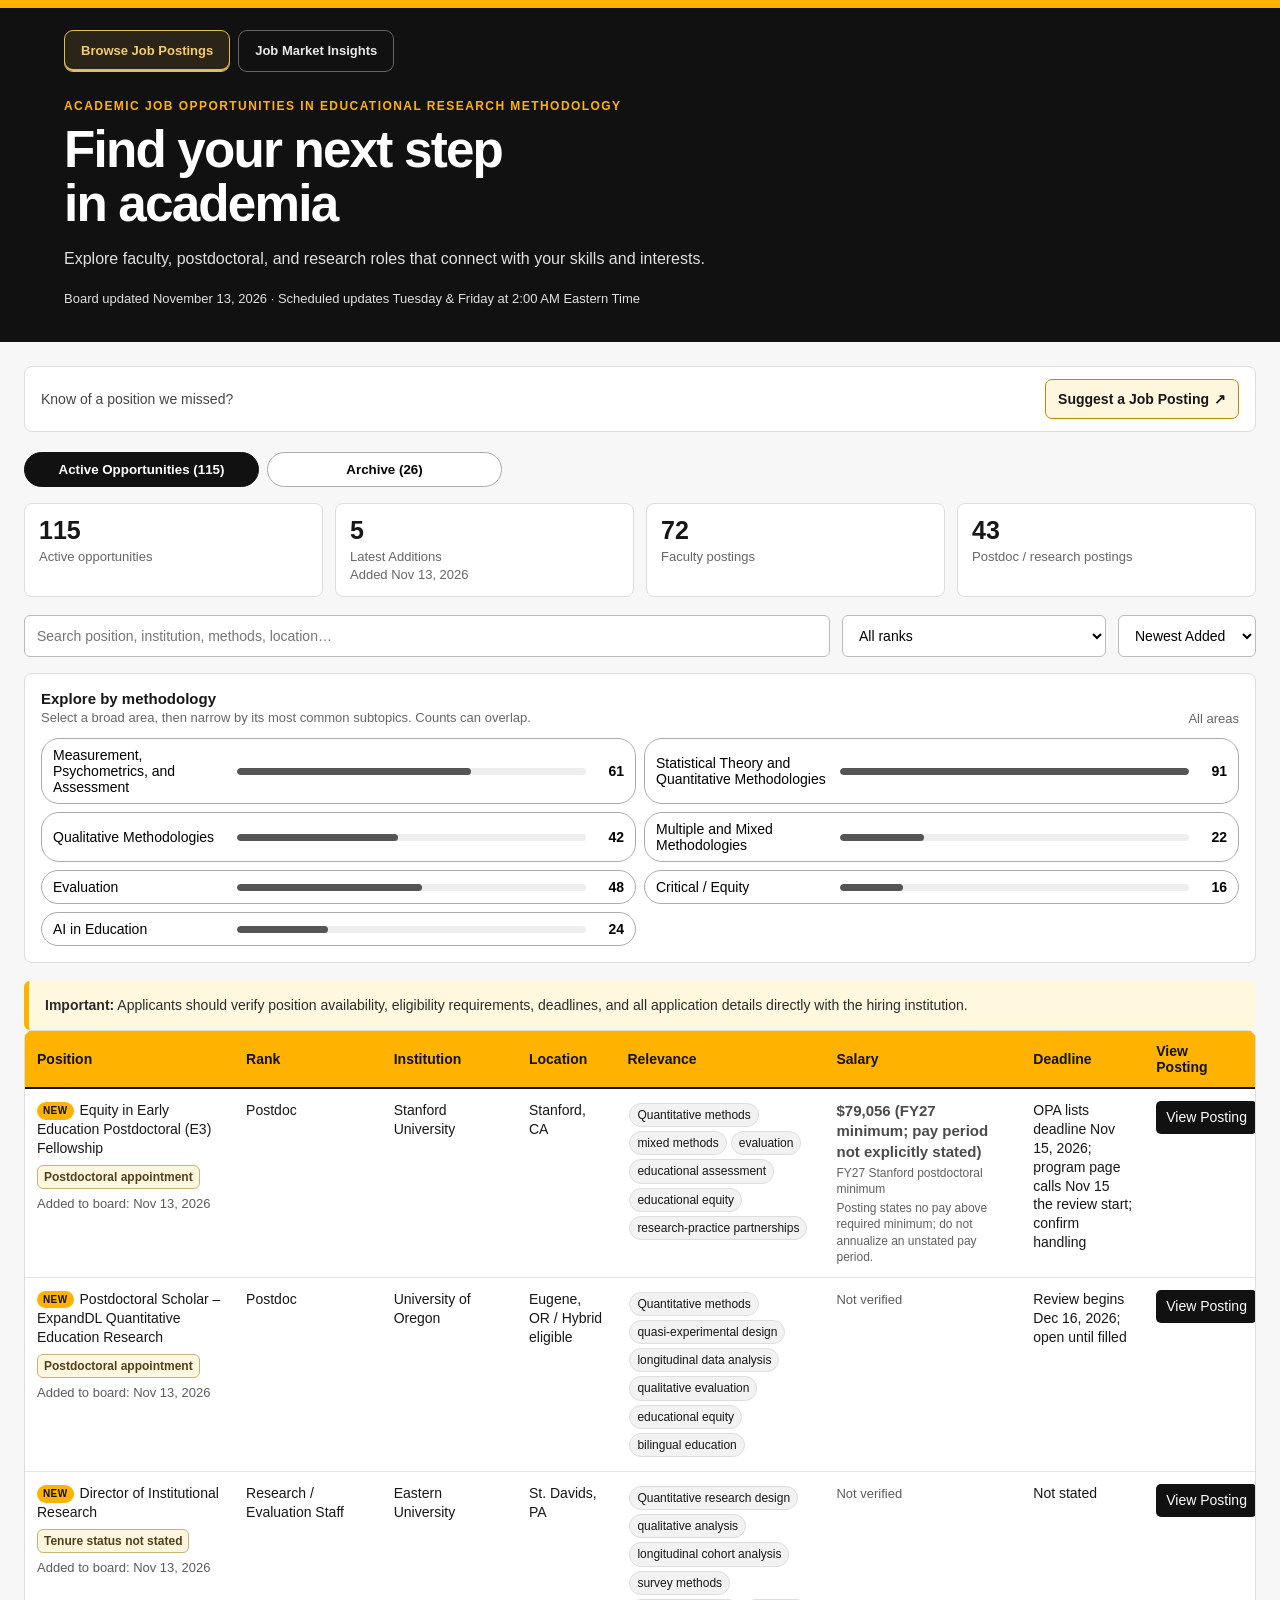
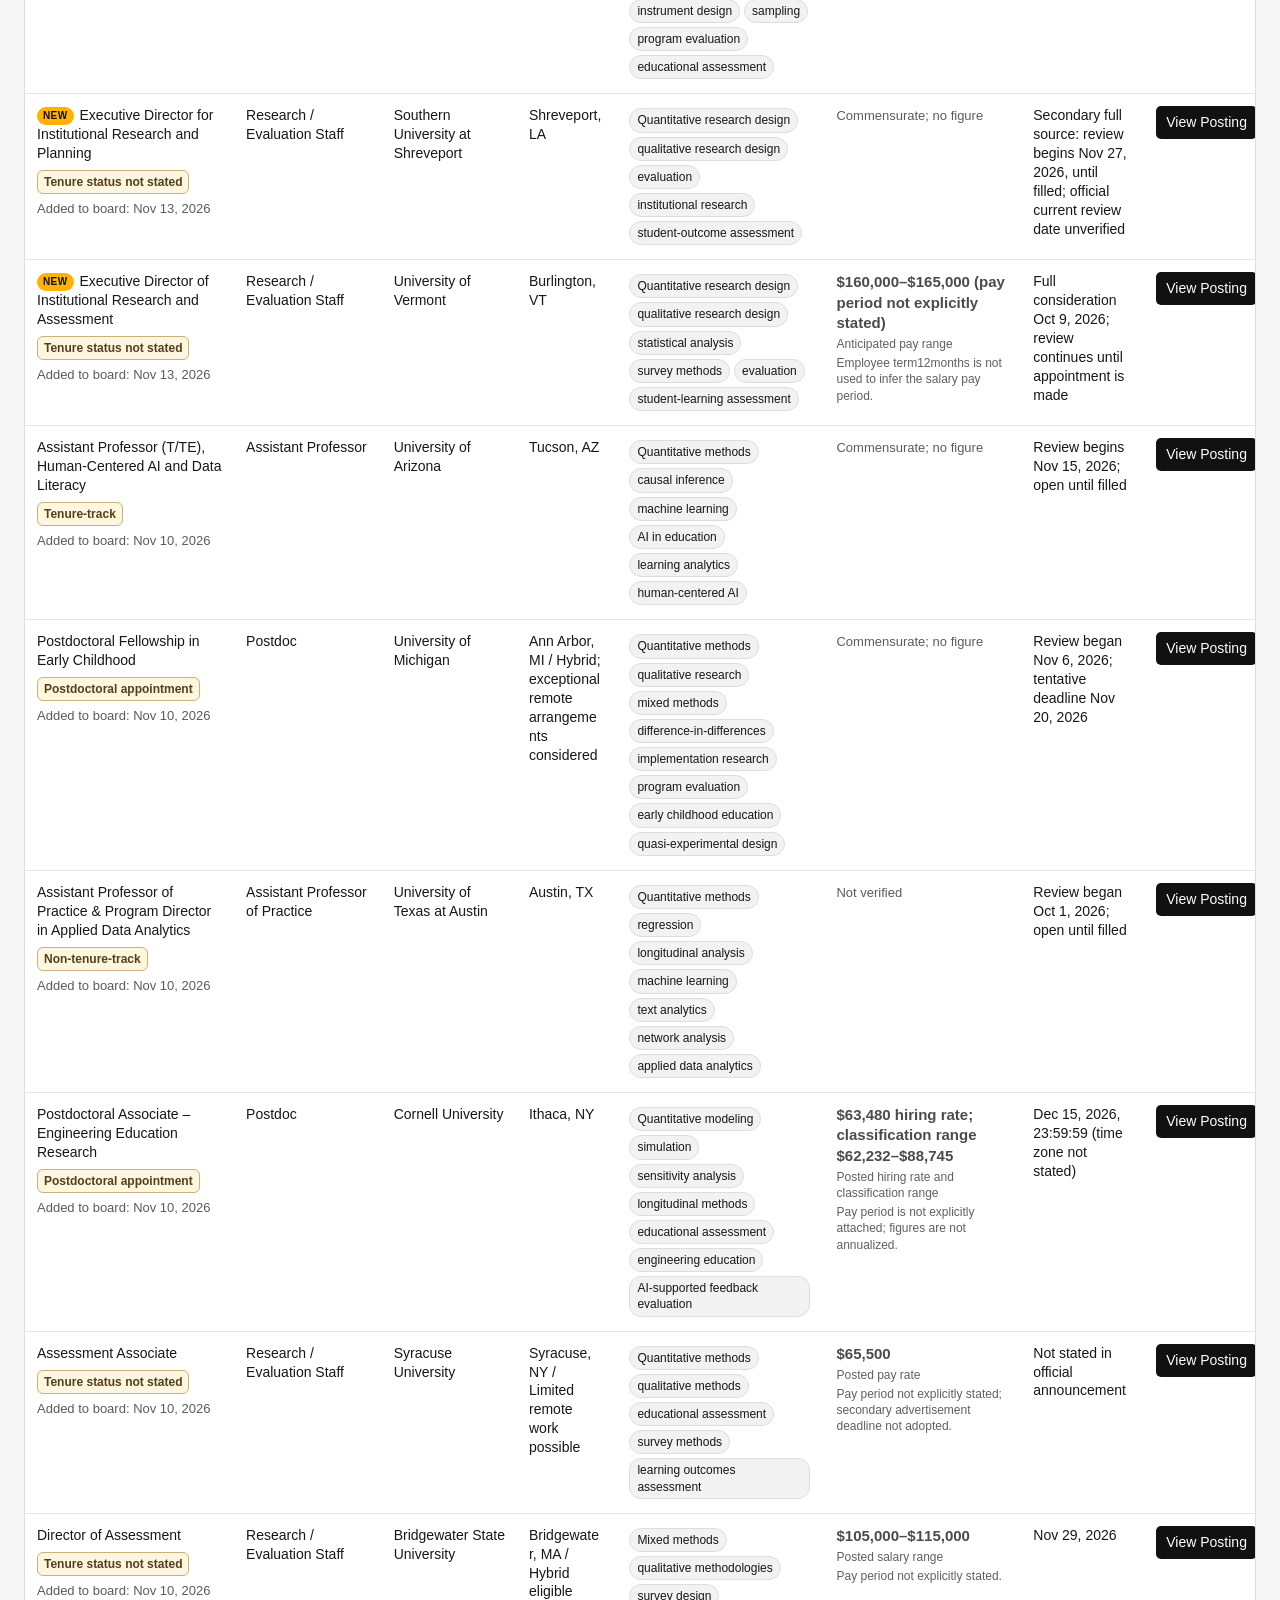
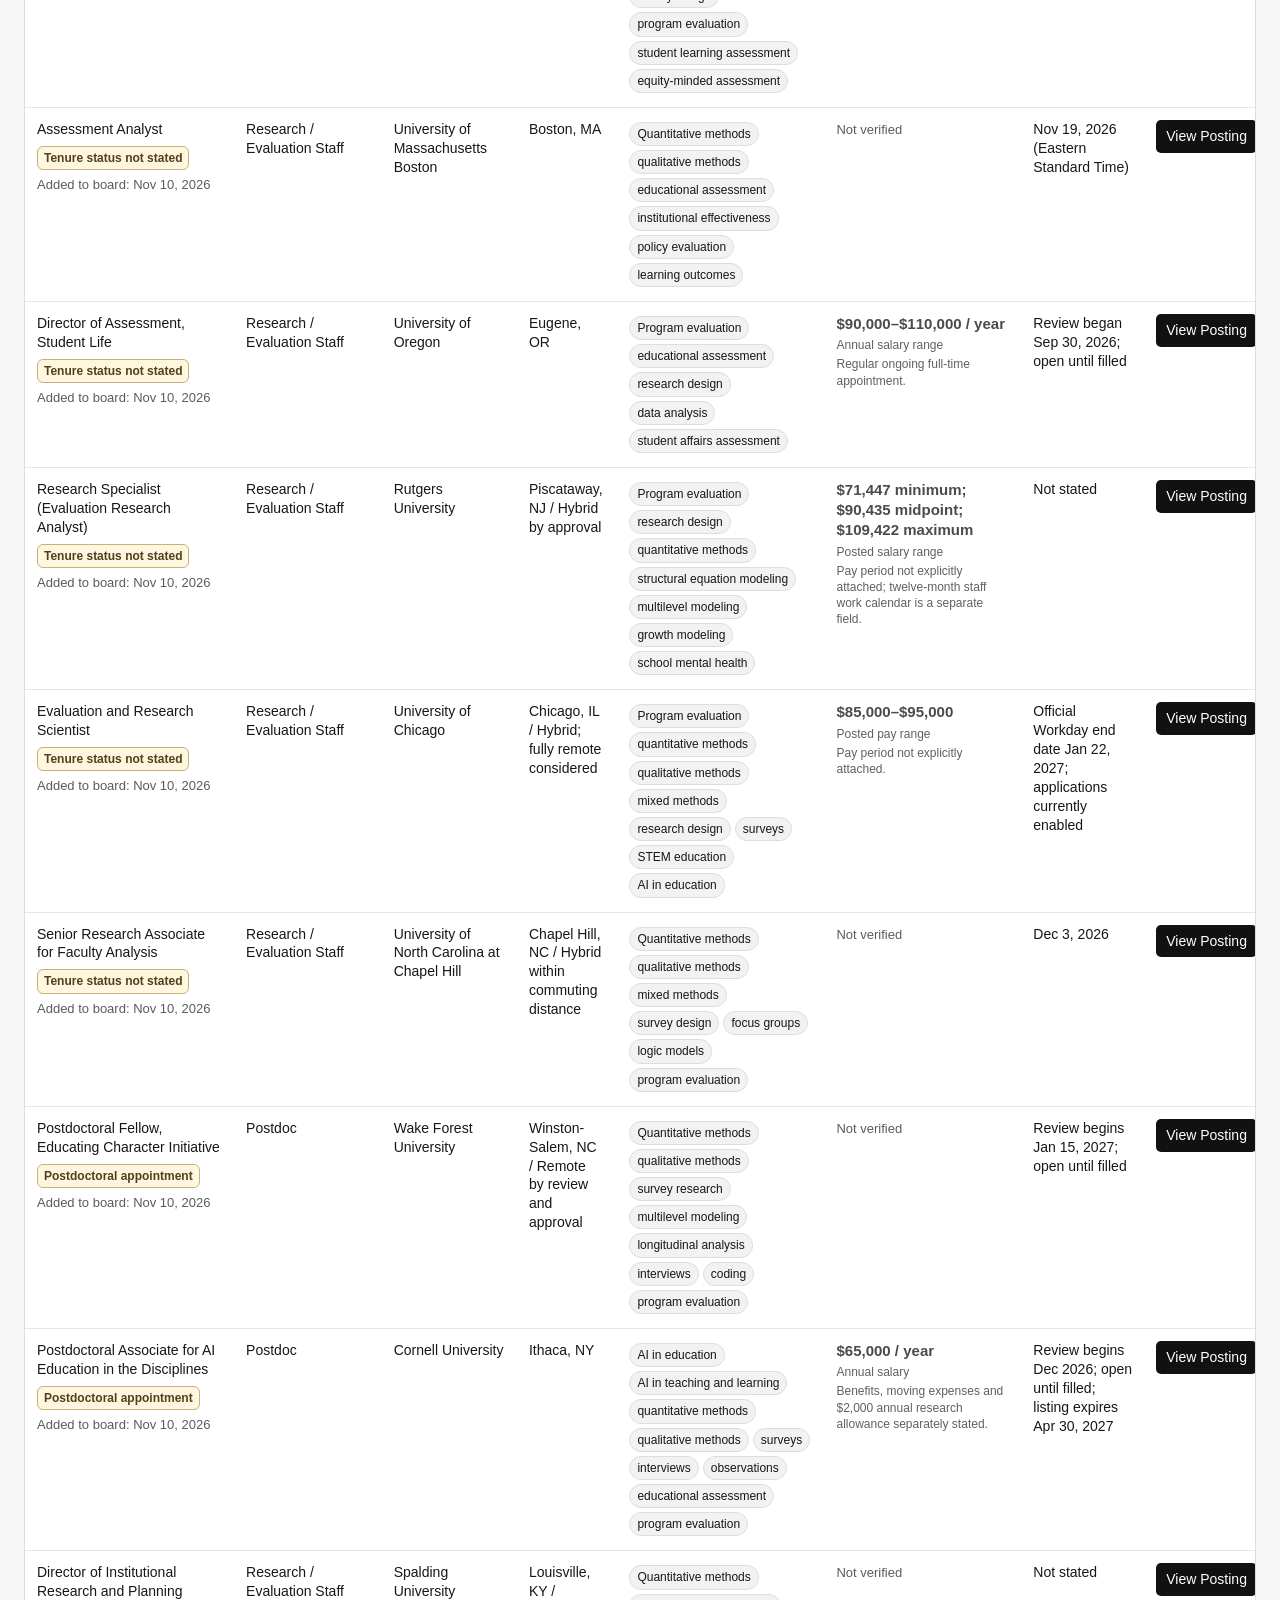
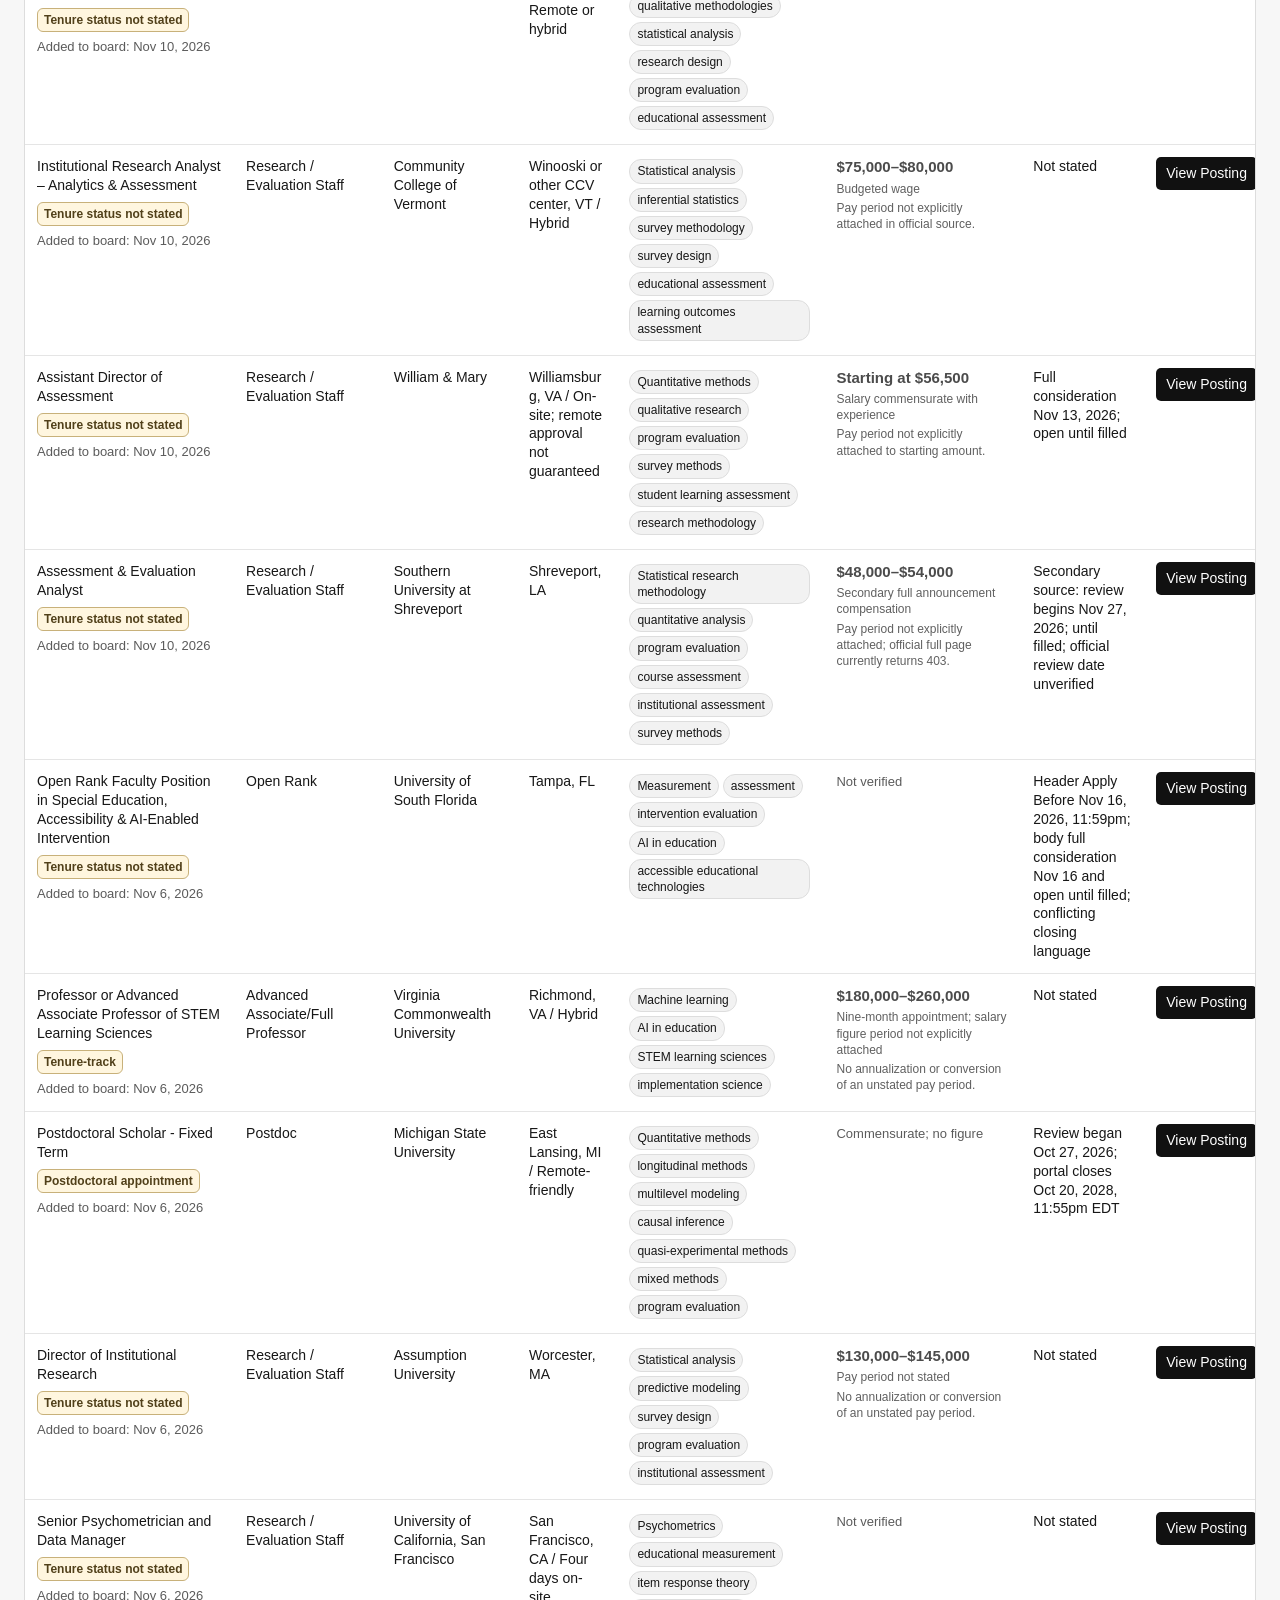
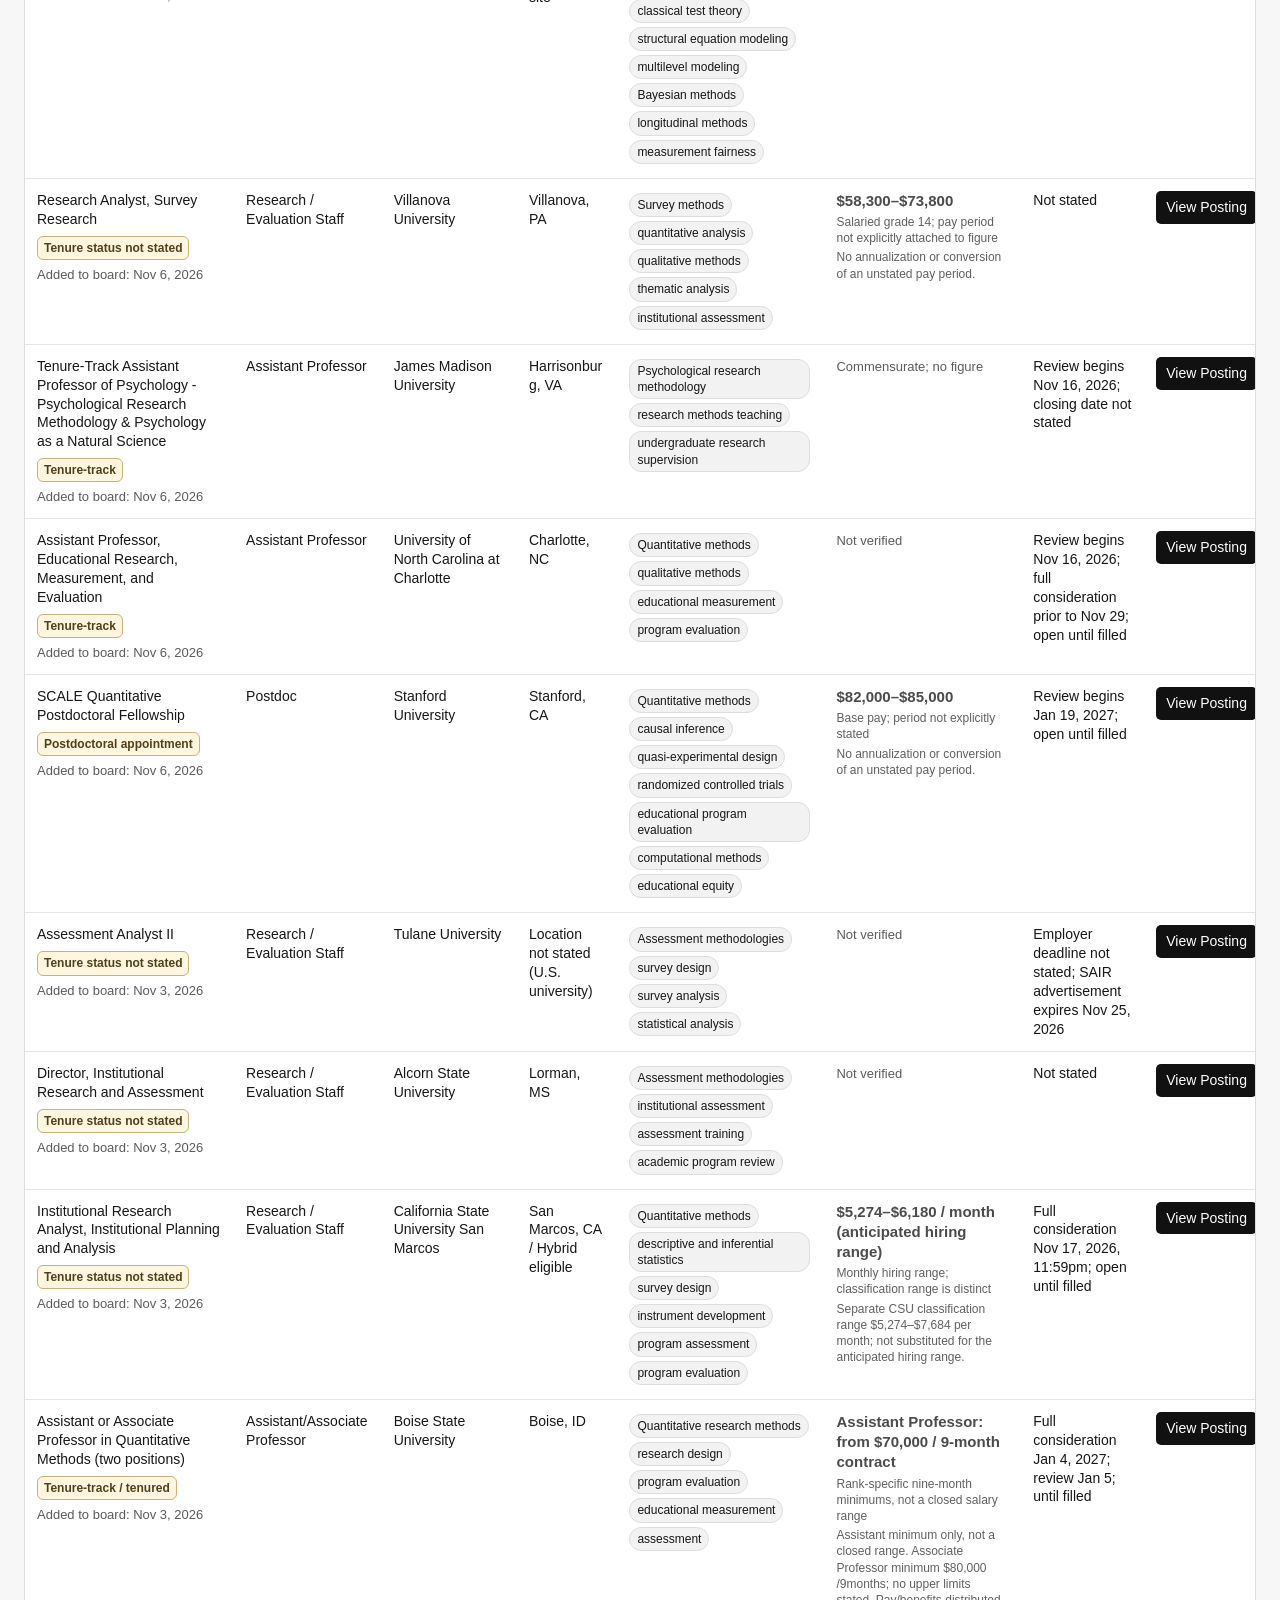
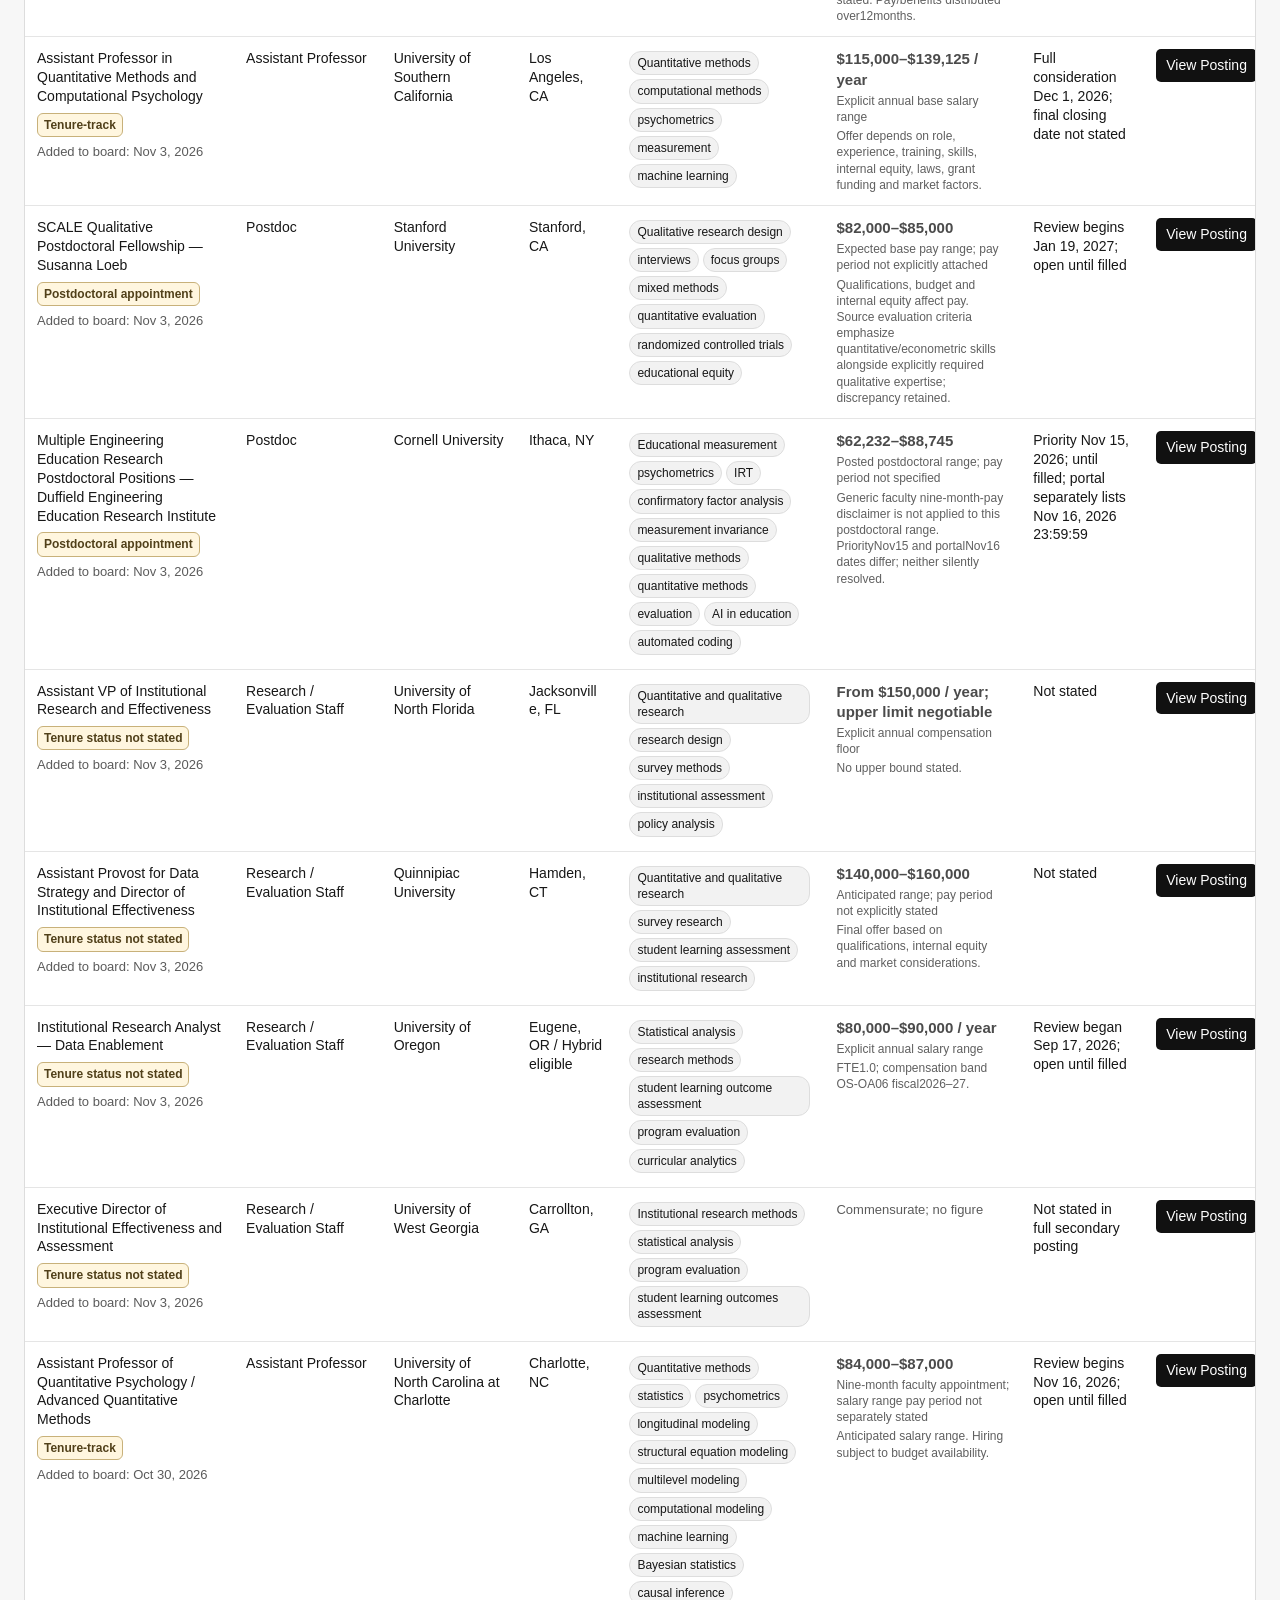
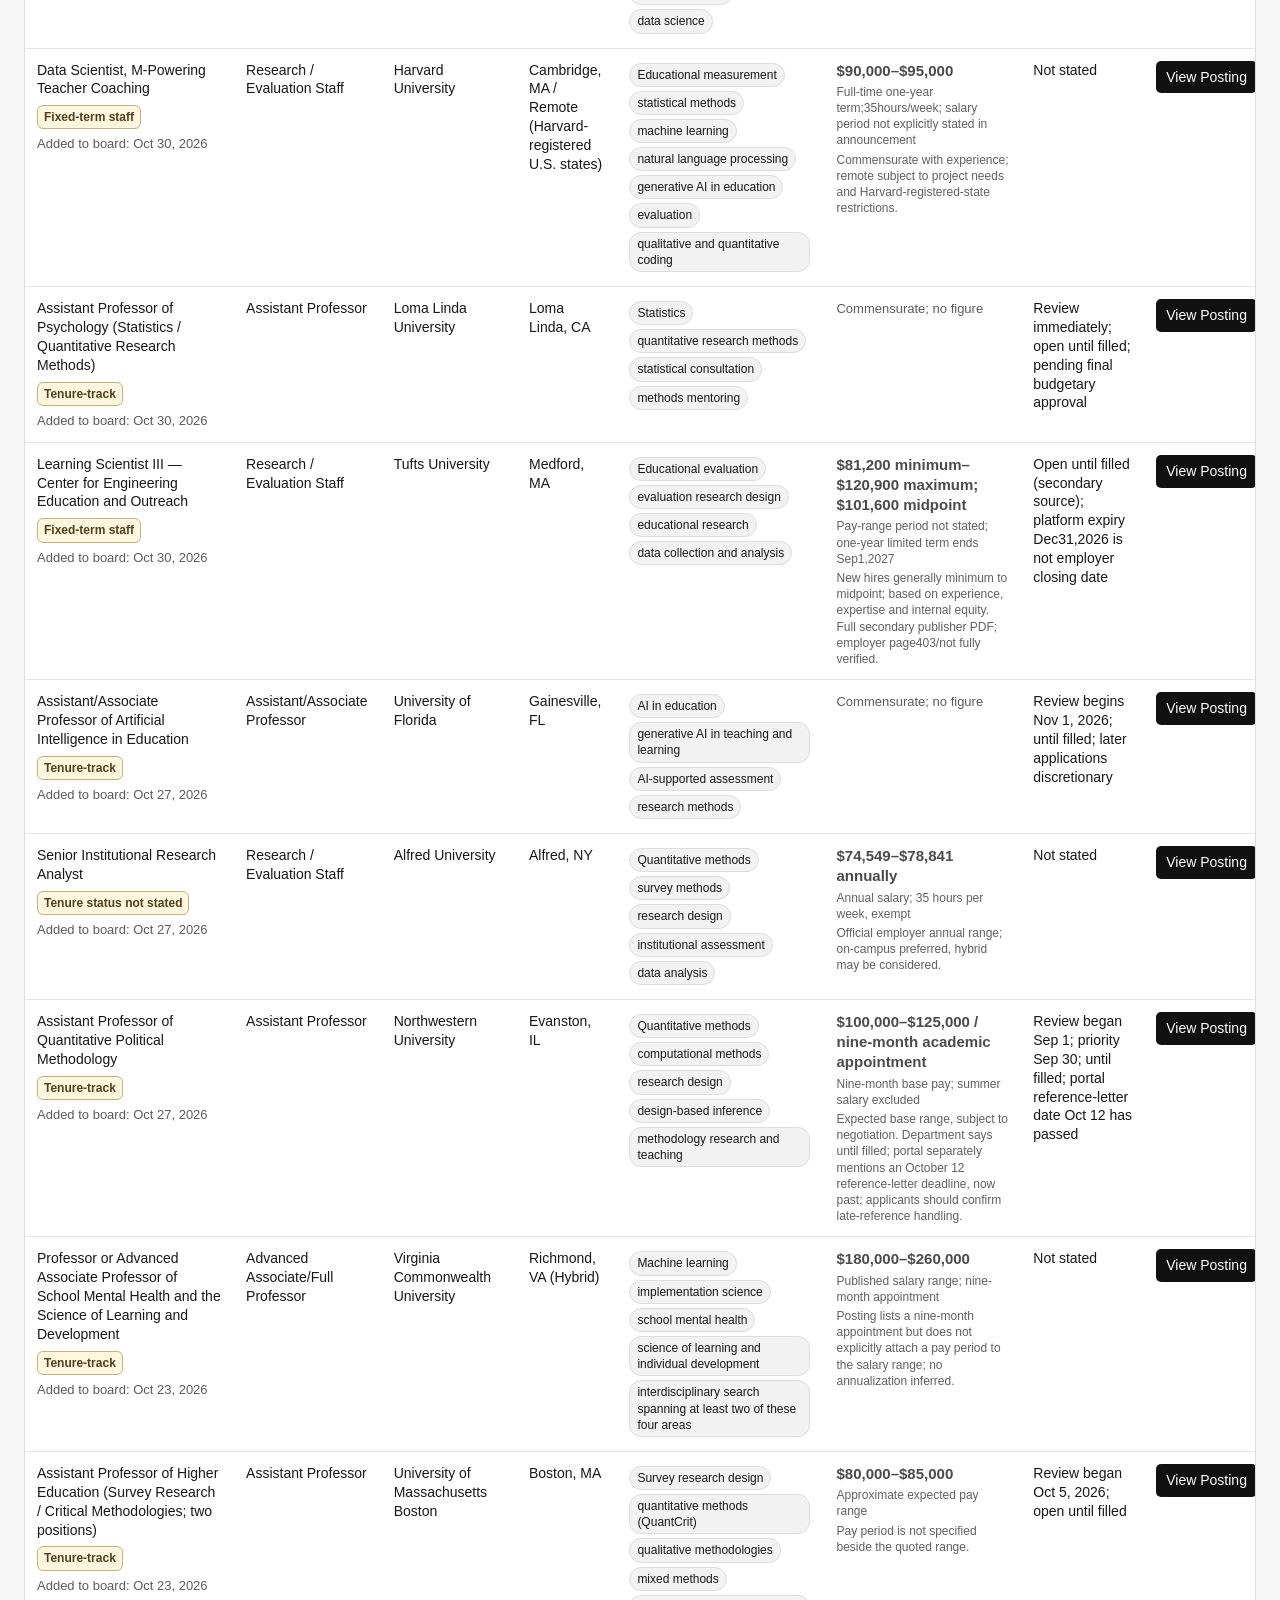
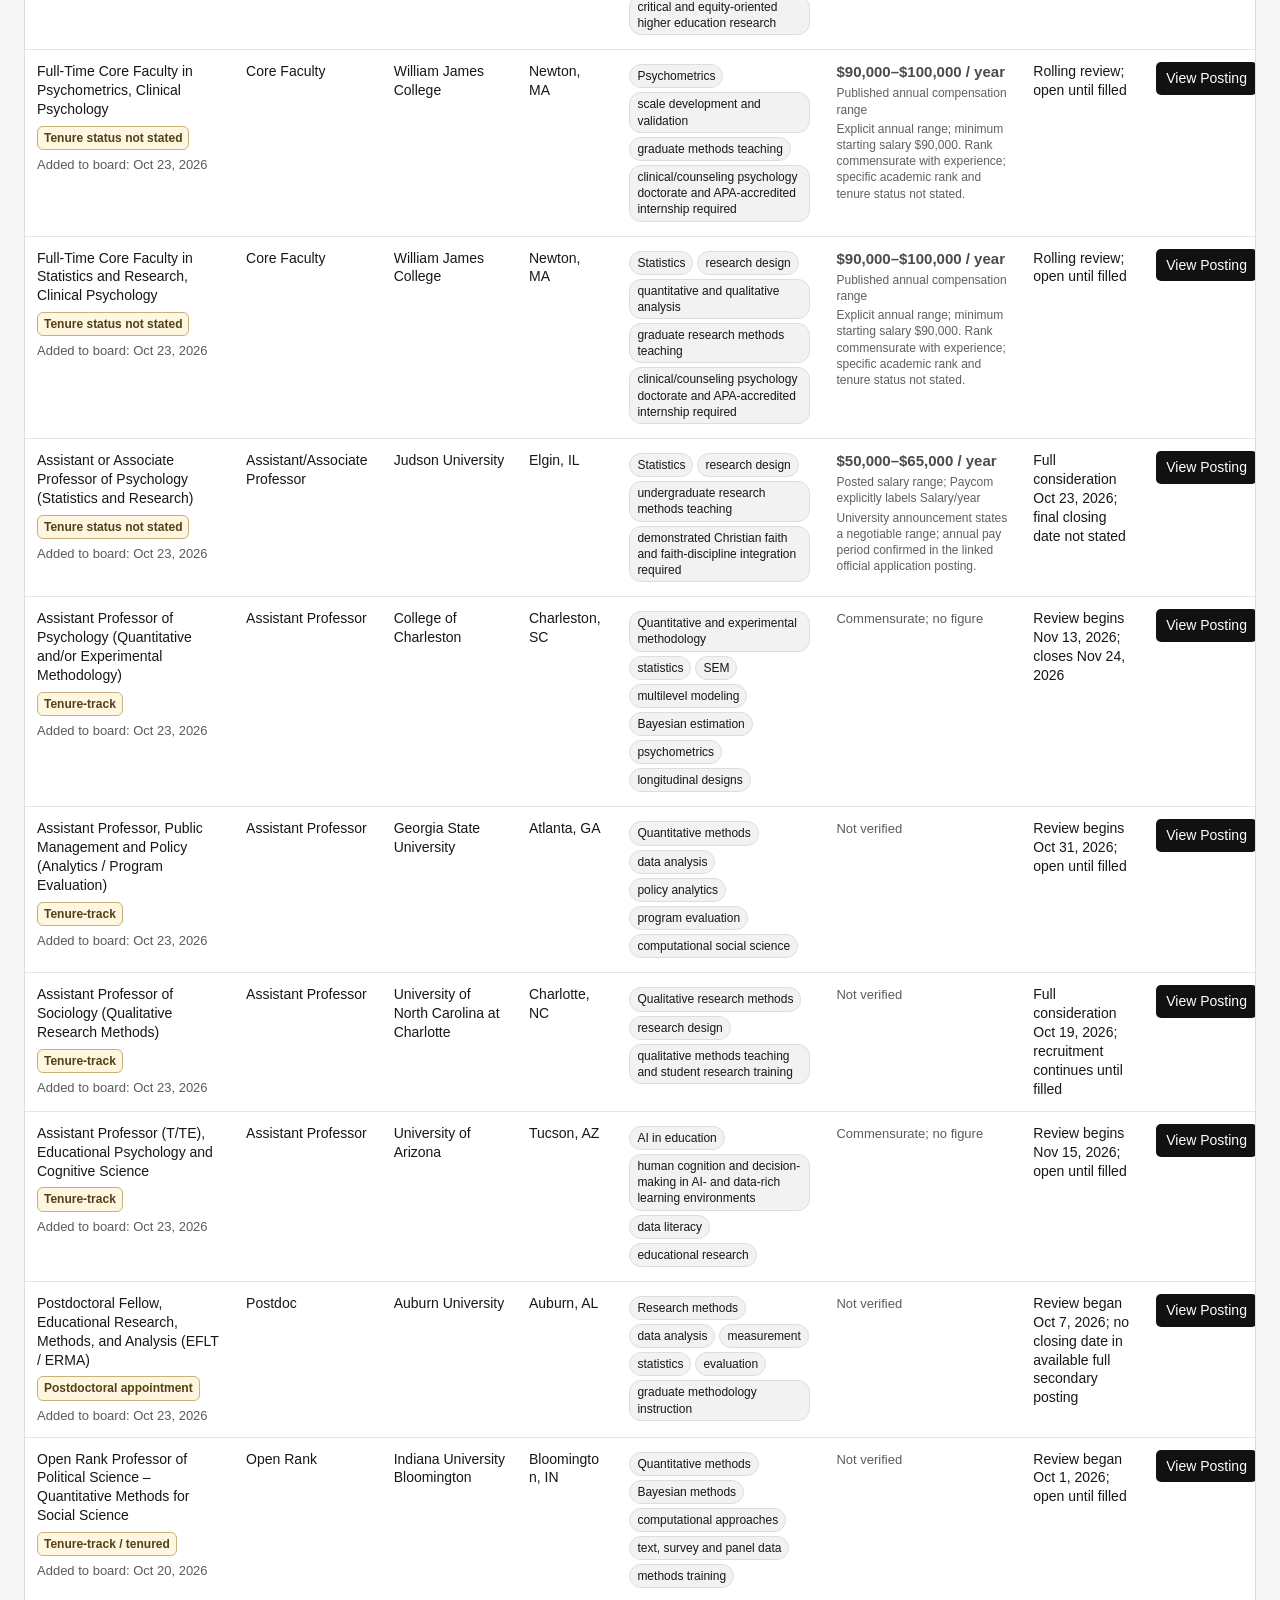
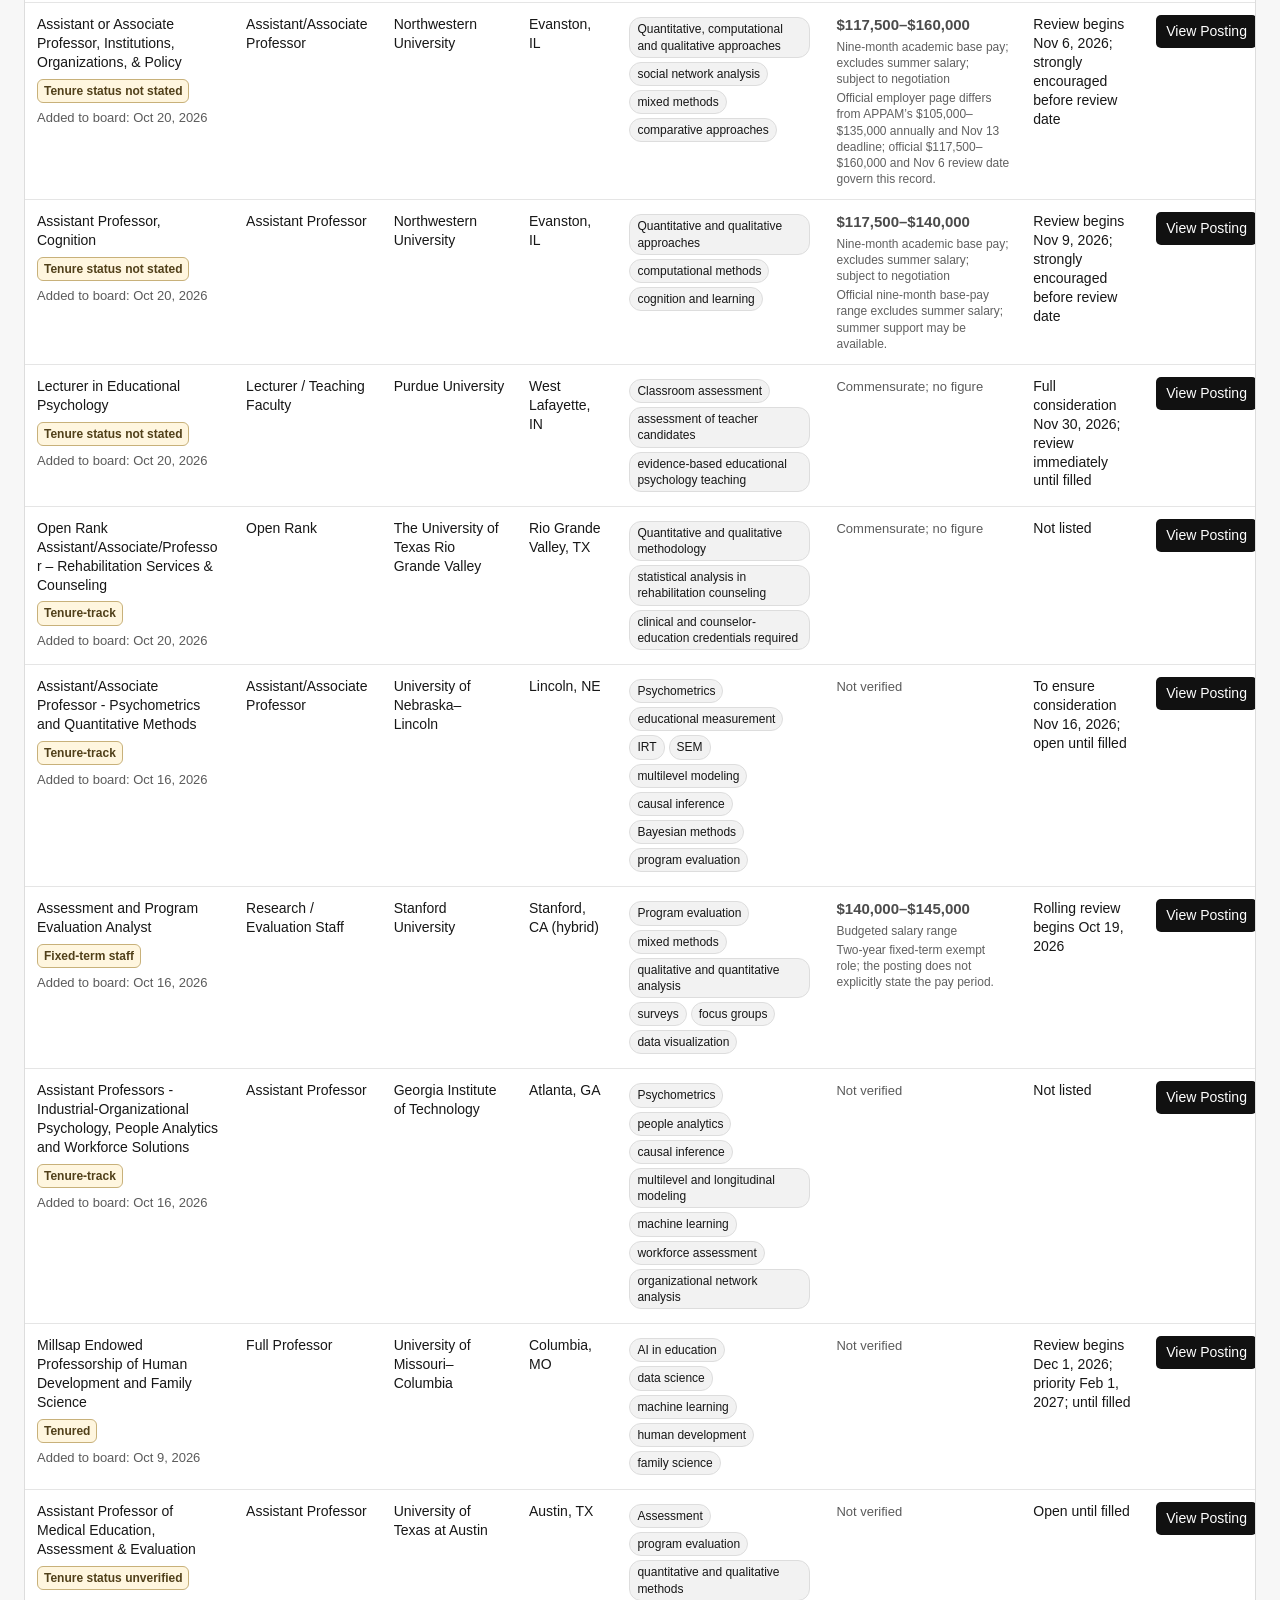
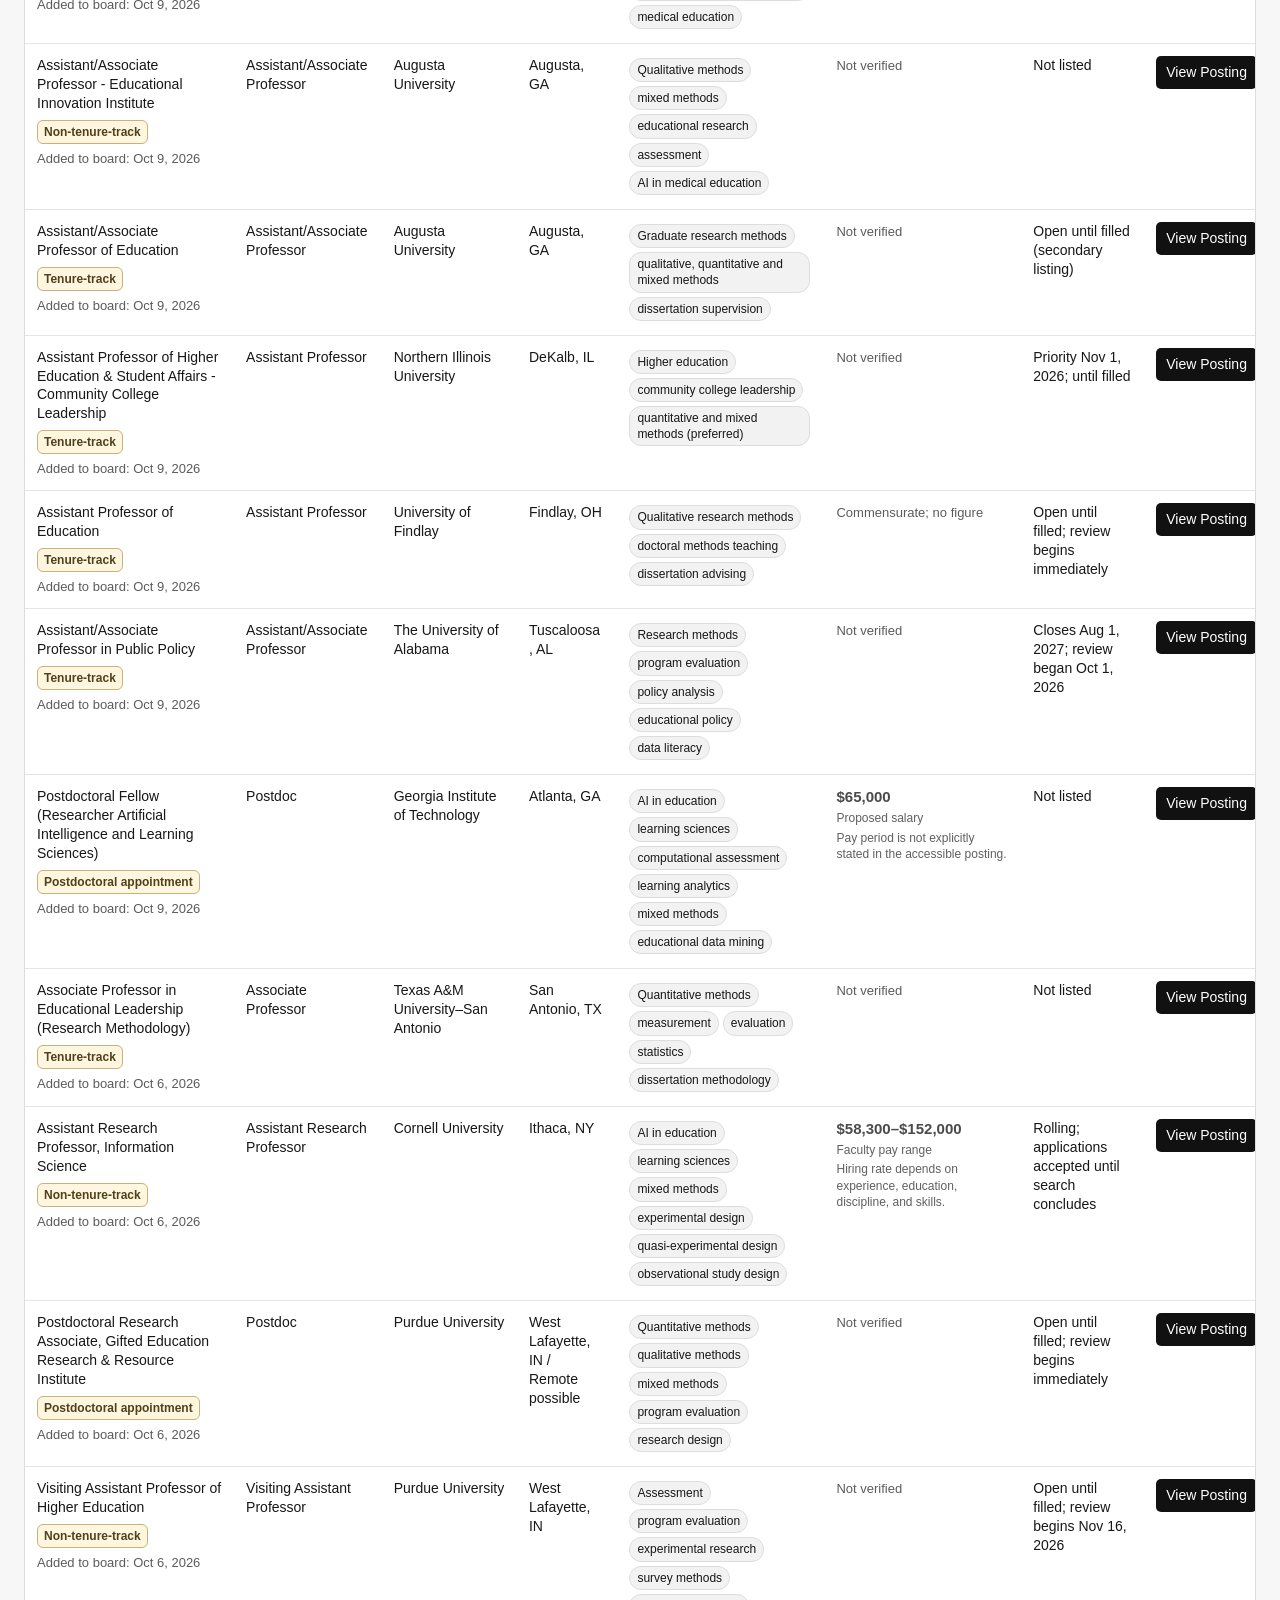
==== commit a87960be: "Update November 13 postings with five verified source archives and four archive transitions" ====
--- a/index.html
+++ b/index.html
@@ -27,12 +27,12 @@
 .primary-site-nav.hero-nav a:focus-visible{outline:3px solid #fff;outline-offset:3px}
 @media(max-width:560px){.primary-site-nav.hero-nav{display:grid;grid-template-columns:1fr 1fr;gap:8px;margin-bottom:24px}.primary-site-nav.hero-nav a{padding:10px 7px;min-height:44px;font-size:12px;white-space:nowrap}}
 </style></head><body>
-<header class="hero"><nav class="hero-nav primary-site-nav" aria-label="Site navigation"><a href="index.html" aria-current="page">Browse Job Postings</a><a href="insights.html">Job Market Insights</a></nav><div class="hero-eyebrow">Academic Job Opportunities in Educational Research Methodology</div><h1>Find your next step<br>in academia</h1><p>Explore faculty, postdoctoral, and research roles that connect with your skills and interests.</p><p class="asof" id="asof">Board updated November 10, 2026 · Scheduled updates Tuesday & Friday at 2:00 AM Eastern Time</p></header>
+<header class="hero"><nav class="hero-nav primary-site-nav" aria-label="Site navigation"><a href="index.html" aria-current="page">Browse Job Postings</a><a href="insights.html">Job Market Insights</a></nav><div class="hero-eyebrow">Academic Job Opportunities in Educational Research Methodology</div><h1>Find your next step<br>in academia</h1><p>Explore faculty, postdoctoral, and research roles that connect with your skills and interests.</p><p class="asof" id="asof">Board updated November 13, 2026 · Scheduled updates Tuesday & Friday at 2:00 AM Eastern Time</p></header>
 <main class="wrap" id="postings"><aside class="suggest-job" aria-label="Suggest a job posting"><span>Know of a position we missed?</span><a href="https://docs.google.com/forms/d/e/1FAIpQLSevJ-PMzYgU2aDbi0kT7EfaAevPUZllQALj64qMbINh5SLQlQ/viewform" target="_blank" rel="noopener noreferrer" aria-label="Suggest a Job Posting (opens Google Form in a new tab)">Suggest a Job Posting <span aria-hidden="true">↗</span></a></aside><div class="tabs"><button id="activeTab" class="tab active" type="button">Active Opportunities <span id="activeTabCount"></span></button><button id="archiveTab" class="tab" type="button">Archive <span id="archiveTabCount"></span></button></div><section class="summary" aria-label="Job board summary"><div class="stat"><div id="activeCount" class="stat-num">0</div><div class="stat-label">Active opportunities</div></div><div class="stat"><div id="newCount" class="stat-num">0</div><div class="stat-label">Latest Additions</div><div id="latestAdditionsDate" class="stat-date"></div></div><div class="stat"><div id="facultyCount" class="stat-num">0</div><div class="stat-label">Faculty postings</div></div><div class="stat"><div id="researchCount" class="stat-num">0</div><div class="stat-label">Postdoc / research postings</div></div></section><div class="tools"><input id="q" type="search" placeholder="Search position, institution, methods, location…"><select id="rank"><option value="">All ranks</option></select><select id="sort"><option value="newest">Newest Added</option><option value="oldest">Oldest Added</option><option value="institution">Institution A–Z</option><option value="position">Position A–Z</option></select></div><section class="method-overview"><div class="method-head"><div><strong>Explore by methodology</strong><br><span>Select a broad area, then narrow by its most common subtopics. Counts can overlap.</span></div><span id="filterState">All areas</span></div><div id="methodFilters" class="filters"></div><div id="subFilterPanel" class="subcategory-panel" hidden><p class="subcategory-title" id="subFilterTitle">Common subcategories in this area</p><div id="subFilters" class="subcategory-list"></div></div></section><div class="notice"><strong>Important:</strong> Applicants should verify position availability, eligibility requirements, deadlines, and all application details directly with the hiring institution.</div>
 <div class="tablebox"><table><thead><tr><th>Position</th><th>Rank</th><th>Institution</th><th>Location</th><th>Relevance</th><th>Salary</th><th>Deadline</th><th id="statusHead" hidden>Status</th><th>View Posting</th></tr></thead><tbody id="jobs"></tbody></table></div><details class="about"><summary>About This Job Board</summary><div class="about-content"><h3>About</h3><p>A curated list of U.S. academic and research positions—spanning faculty, postdoc, and research scientist roles—aligned with the methodological focus of VCU’s RAE program, Advanced Educational Statistics Certificate, and Centroid Lab. Designed for students, alumni, and peers seeking methodology-driven careers across academia and research.</p><h3>Search Process</h3><p>The search process uses AI-assisted, multi-pass searches across academic job boards, disciplinary sources, and official employer career pages. Results are screened for methodological relevance, duplicates, and posting status. This curated collection should not be interpreted as exhaustive.</p><h3>Search Areas</h3><p>Opportunities are organized into seven broad areas: Measurement, Psychometrics, and Assessment; Statistical Theory and Quantitative Methodologies; Qualitative Methodologies; Multiple and Mixed Methodologies; Evaluation; Critical / Equity; and AI in Education. Selecting an area reveals frequently appearing subtopics identified from each posting’s Relevance terms, such as quantitative and qualitative research design, Bayesian methods, simulation, missing data, causal inference, SEM, multilevel / HLM, longitudinal methods, and learning analytics. A posting may match more than one area or subtopic.</p><h3>Position Types</h3><p>Assistant, Associate, Full, and Open Rank faculty; research faculty; postdoctoral positions; Research Scientist, Senior/Principal Research Scientist; Methodologist; and other relevant academic or research roles.</p><h3>Archive</h3><p>Opportunities that are closed, expired, removed, or no longer verifiable are preserved in a separate searchable Archive rather than permanently deleted. Archived records retain their original First Shared date and include their last verification status.</p><h3>Update Schedule</h3><p>Deep searches are scheduled for Tuesday and Friday at 2:00 AM Eastern Time. “First Shared” is the date a position was first added to this board, not necessarily the employer’s posting date.</p><h3>Job Market Insights</h3><p>The <a href="insights.html">Job Market Insights</a> page shows locations, fields, roles, stated application materials, and pay information for current active postings, alongside academic-year summaries that include active and archived postings. Pay and application-material information may be unavailable or unreported for some postings; applicants should confirm details with the hiring institution.</p><h3>Sources</h3><p>Opportunities are drawn from publicly available career listings and employer pages. When available, links lead to the hiring institution’s original posting.</p><h3>Feedback</h3><p>Suggestions for additional job sources, search terms, position types, or other improvements are welcome. Please contact Dr. Nick Chang (<a href="mailto:changc10@vcu.edu">changc10@vcu.edu</a>).</p><h3>Disclaimer</h3><p><strong>This is an independently maintained informational resource and is not an official Virginia Commonwealth University website.</strong></p><p>Job information is summarized from publicly available sources. This site does not reproduce full job advertisements and is not affiliated with or endorsed by the hiring institutions or third-party job platforms. This job board is provided as an informational resource. Job listings are identified and curated through an AI-assisted search process and may contain errors, omissions, outdated information, or changes made by employers after an update. Inclusion of a position does not constitute endorsement by Virginia Commonwealth University, the RAE program, the Advanced Educational Statistics Certificate, CENTROID Applied Machine Learning Lab, or Nick Chang. Applicants are responsible for verifying position availability, eligibility requirements, deadlines, and all application details directly with the hiring institution.</p></div></details><div class="footer"><strong>This is an independently maintained informational resource and is not an official Virginia Commonwealth University website.</strong><br><br>View Posting links are selected using a source hierarchy: official university/employer posting first, then established academic/professional job boards, then major job platforms when a stable official link is unavailable. Links are periodically rechecked. Applicants should verify position details and deadlines with the hiring institution. Suggestions for additional sources, search terms, or position types are welcome; please contact Dr. Nick Chang at <a href="mailto:changc10@vcu.edu">changc10@vcu.edu</a>.<p>Know of a position we missed? <a href="https://docs.google.com/forms/d/e/1FAIpQLSevJ-PMzYgU2aDbi0kT7EfaAevPUZllQALj64qMbINh5SLQlQ/viewform" target="_blank" rel="noopener noreferrer" aria-label="Suggest a Job Posting (opens Google Form in a new tab)">Suggest a Job Posting <span aria-hidden="true">↗</span></a></p></div></main>
 <script>
-const archiveJobs=[["Senior Psychometrician","Research / Evaluation Staff","Western Governors University","Salt Lake City, UT","Psychometrics; educational measurement; item analysis; reliability analysis; statistical analysis","Nov 6, 2026","Nov 9, 2026","https://wgu.wd5.myworkdayjobs.com/External/job/Salt-Lake-City-UT/Senior-Psychometrician_JR-026324","Nov 6, 2026","Deadline Passed"],["Assistant/Associate Professor of Curriculum, Educational Studies, or Educational Research","Assistant/Associate Professor","Augusta University","Augusta, GA","Educational research; research methodology; qualitative, quantitative and mixed methods; program evaluation","Oct 9, 2026","Not listed","https://careers.insidehighered.com/job/3540538/assistant-associate-professor-of-curriculum-educational-studies-or-educational-research","Nov 3, 2026","Posting Removed"],["Assistant Professor of Educational Studies (Instructional Design, Technology, and Quantitative Methods Focus)","Assistant Professor","University of Nevada, Reno","Reno, NV","Quantitative methods; educational measurement; assessment; data analytics; AI in education; instructional technology","Sep 18, 2026","Open until filled; review begins Oct 16, 2026; posting closes Oct 31, 2026","https://nshe.wd1.myworkdayjobs.com/en-US/UNR-external/job/Assistant-Professor-of-Educational-Studies--Instructional-Design--Technology--and-Quantitative-Methods-Focus-_R0153407-1","Nov 3, 2026","Posting Removed"],["Assistant Professor, Quantitative Science Program","Assistant Professor","Brown University","Providence, RI","Quantitative methods; psychometrics; longitudinal analysis; quantitative study design","Sep 25, 2026","Not listed","https://hiringcafe.com/job/assistant-professor-quantitative-science-program-brown-university-m5lax13cz2sg89ed","Oct 30, 2026","Posting Removed"],["Postdoctoral Researcher — AI-Integrated STEM Education","Postdoc","Tennessee State University","Nashville, TN","AI in education; STEM education; learning analytics; educational data mining; psychometrics; adaptive assessment","Oct 9, 2026","Oct 23, 2026","https://jobs.tnstate.edu/postings/11120","Oct 27, 2026","Deadline Passed"],["Assistant Professor – Artificial Intelligence Education","Assistant Professor","New Mexico State University","Las Cruces, NM","AI education; learning sciences; AI pedagogy","Sep 25, 2026","Oct 22, 2026, 11:55 p.m. MDT","https://careers.nmsu.edu/jobs/assistant-professor-artificial-intelligence-education-las-cruces-new-mexico-united-states","Oct 23, 2026","Deadline Passed"],["Postdoctoral Research Scientist, Applied Modeling, Measurement & Methodology Lab","Postdoc / Research Scientist","Fordham University","New York, NY","Measurement; latent variables; MLM; psychometrics; simulation; missing data","Sep 18, 2026","Not listed","https://careers.fordham.edu/postings/11864/print_preview","Oct 23, 2026","Posting Removed"],["Assistant Professor of Education, General Faculty (Curriculum & Instruction)","Assistant Professor (Teaching Track)","University of Virginia","Charlottesville, VA","Assessment; applied research methods; learning sciences; practitioner research","Oct 2, 2026","Open until filled; review begins early Oct 2026","https://careers.insidehighered.com/job/3550357/assistant-professor-of-education-general-faculty-curriculum-and-instruction-/","Oct 23, 2026","Posting Removed"],["Assistant Professor of Psychology","Assistant Professor","California Lutheran University","Thousand Oaks, CA","Statistics; quantitative methodology; research methods","Sep 29, 2026","Oct 18, 2026","https://careers.callutheran.edu/postings/13532","Oct 20, 2026","Posting Removed"],["Postdoc, Operational Psychometrics & Educational Data Science","Postdoc","Stanford University","Stanford, CA","Psychometrics; educational data science; assessment; item response theory; adaptive testing","Sep 18, 2026","Not listed","https://www.applykite.com/positions/postdoctoral-position-in-operational-psychometrics-and-educational-data-science-at-stanford-university-6p3vqzmy73","Oct 20, 2026","Posting Removed"],["Assistant Professor of Psychology (Quantitative Psychology)","Assistant Professor","San Diego State University","San Diego, CA","Quantitative psychology; ML/AI; psychometrics; SEM; multilevel models; Bayesian methods; experimental designs; network analysis (historical record; source re-verification pending)","Sep 18, 2026","Sep 18, 2026","https://careers.pageuppeople.com/873/sd/en-us/job/559042/assistant-professor-of-psychology","Sep 22, 2026","Deadline Passed"],["Postdoctoral Associate, Yale Center for Emotional Intelligence","Postdoc","Yale University","New Haven, CT","Psychometric assessment; intervention research; large-scale data analysis","Sep 18, 2026","Not listed","https://postdocs.yale.edu/posts/2026-07-08-postdoctoral-associate-the-yale-center-for-emotional-intelligence-ycei-part-of-the","Oct 2, 2026","Posting Removed"],["Research Assistant Professor, Biostatistics or Quantitative Psychology","Research Assistant Professor","University of Oklahoma Health Sciences Center","Oklahoma City, OK","Quantitative psychology; longitudinal methods; MLM; statistics","Sep 22, 2026","Open until filled","https://apply.interfolio.com/182513","Oct 20, 2026","Closed"],["Assistant Teaching Professor, Quantitative Methods-Psychology","Assistant Teaching Professor","University of California, Berkeley","Berkeley, CA","Quantitative methods; psychometrics; MLM; SEM; machine learning","Sep 18, 2026","Sep 29, 2026","https://aprecruit.berkeley.edu/JPF05480","Oct 2, 2026","Deadline Passed"],["Open Rank, Quantitative & Computational Methods (3 positions)","Open Rank","Texas A&M University","College Station, TX","Psychometrics; ML/AI; MLM; longitudinal methods; data science; network analysis","Sep 18, 2026","Priority Oct 1, 2026; applications accepted until filled","https://faculty.tamu.edu/JobDetail?JobId=190514","Oct 20, 2026","Consideration Date Passed"],["Tenure-Track Assistant/Associate Psychology Professor (School Psychology)","Assistant/Associate Professor","Millersville University of Pennsylvania","Millersville, PA","Assessment; statistics; research methods; tests and measurement; equity","Oct 2, 2026","Oct 1, 2026","https://jobs.millersville.edu/postings/15272","Oct 2, 2026","Deadline Passed"],["Faculty Position in Early Learning: Mechanisms and Interventions","Assistant/Associate Professor","Stanford University","Stanford, CA","Evaluation; implementation science; early learning interventions; equity","Oct 2, 2026","Oct 7, 2026, 11:55 p.m. Pacific","https://facultypositions.stanford.edu/jobs/faculty-position-in-early-learning-mechanisms-and-interventions-stanford-university-california-united-states","Oct 9, 2026","Deadline Passed"],["Postdoc in AI Measurement, Psychometrics, and Data Science","Postdoc","Georgetown University","Washington, DC","AI measurement; psychometrics; large-scale assessment; process data; NLP; latent regression; data science","Oct 9, 2026","Full consideration Oct 15, 2026; rolling afterward","https://www.applykite.com/positions/postdoc-in-ai-measurement-psychometrics-and-data-science-at-georgetown-university-kzh8yin04z","Nov 6, 2026","Posting Removed"],["Assistant Professor, Social and Family Dynamics","Assistant Professor","Arizona State University","Tempe, AZ","Research methodology; doctoral methods training; human development","Oct 2, 2026","Oct 9, 2026; rolling reserve pool afterward until filled","https://apply.interfolio.com/192712","Oct 20, 2026","Deadline Passed"],["Assistant/Associate Research Professor","Assistant/Associate Research Professor","Georgetown University","Remote (U.S.)","Quantitative methods; education/workforce data; equity","Sep 29, 2026","Full consideration Oct 13, 2026","https://appam.mcjobboard.net/jobs/236685","Nov 6, 2026","Posting Removed"],["Assistant Professor of Leadership and Research","Assistant Professor","Delta State University","Mississippi","Research methods teaching; educational research writing; doctoral research; dissertation advising","Oct 16, 2026","Historically open until filled; posting now expired","https://jobs.chronicle.com/job/38001675/assistant-professor-of-leadership-and-research/","Oct 20, 2026","Closed"],["Director, Buros Center for Testing; Full Professor","Full Professor / Director","University of Nebraska–Lincoln","Lincoln, NE","Psychometrics; testing; measurement; validity; reliability; assessment fairness; evaluation","Oct 16, 2026","Consideration Aug 14, 2026; open until filled","https://employment.unl.edu/postings/100424","Oct 20, 2026","Posting Removed"]];
-const jobs=[["Assistant Professor (T/TE), Human-Centered AI and Data Literacy","Assistant Professor","University of Arizona","Tucson, AZ","Quantitative methods; causal inference; machine learning; AI in education; learning analytics; human-centered AI","Nov 10, 2026","Review begins Nov 15, 2026; open until filled","https://arizona.csod.com/ux/ats/careersite/4/home/requisition/27551?c=arizona&sq=assistant%20professor"],["Assistant Research Professor - Center for Education, Identity and Social Justice (Summer Institutes)","Assistant Research Professor","University of Southern California","Los Angeles, CA","Mixed methods; quantitative analysis; qualitative analysis; educational program evaluation; educational equity; social justice; randomized controlled trials; quasi-experimental design","Nov 10, 2026","Review immediately; open until filled","https://usccareers.usc.edu/job/los-angeles/assistant-research-professor-center-for-education-identity-and-social-justice/1209/102627322592"],["Postdoctoral Fellowship in Early Childhood","Postdoc","University of Michigan","Ann Arbor, MI / Hybrid; exceptional remote arrangements considered","Quantitative methods; qualitative research; mixed methods; difference-in-differences; implementation research; program evaluation; early childhood education; quasi-experimental design","Nov 10, 2026","Review began Nov 6, 2026; tentative deadline Nov 20, 2026","https://edpolicy.umich.edu/what-we-do/join-our-team"],["Assistant Professor of Practice & Program Director in Applied Data Analytics","Assistant Professor of Practice","University of Texas at Austin","Austin, TX","Quantitative methods; regression; longitudinal analysis; machine learning; text analytics; network analysis; applied data analytics","Nov 10, 2026","Review began Oct 1, 2026; open until filled","https://faculty.utexas.edu/career/190886"],["Postdoctoral Associate – Engineering Education Research","Postdoc","Cornell University","Ithaca, NY","Quantitative modeling; simulation; sensitivity analysis; longitudinal methods; educational assessment; engineering education; AI-supported feedback evaluation","Nov 10, 2026","Dec 15, 2026, 23:59:59 (time zone not stated)","https://academicjobsonline.org/ajo/jobs/33097"],["Assessment Associate","Research / Evaluation Staff","Syracuse University","Syracuse, NY / Limited remote work possible","Quantitative methods; qualitative methods; educational assessment; survey methods; learning outcomes assessment","Nov 10, 2026","Not stated in official announcement","https://www.sujobopps.com/postings/114903/print_preview"],["Director of Assessment and Accreditation","Research / Evaluation Staff","North Carolina A&T State University","Greensboro, NC / Primarily on-site","Quantitative analysis; survey research; educational assessment; institutional assessment; program evaluation","Nov 10, 2026","Nov 11, 2026","https://jobs.ncat.edu/postings/42013/print_preview"],["Director of Assessment","Research / Evaluation Staff","Bridgewater State University","Bridgewater, MA / Hybrid eligible","Mixed methods; qualitative methodologies; survey design; program evaluation; student learning assessment; equity-minded assessment","Nov 10, 2026","Nov 29, 2026","https://jobs.bridgew.edu/postings/34022/print_preview"],["Assessment Analyst","Research / Evaluation Staff","University of Massachusetts Boston","Boston, MA","Quantitative methods; qualitative methods; educational assessment; institutional effectiveness; policy evaluation; learning outcomes","Nov 10, 2026","Nov 19, 2026 (Eastern Standard Time)","https://employmentopportunities.umb.edu/boston/en-us/job/530310/assessment-analyst"],["Director of Assessment, Student Life","Research / Evaluation Staff","University of Oregon","Eugene, OR","Program evaluation; educational assessment; research design; data analysis; student affairs assessment","Nov 10, 2026","Review began Sep 30, 2026; open until filled","https://careers.uoregon.edu/en-us/job/537018"],["Research Specialist (Evaluation Research Analyst)","Research / Evaluation Staff","Rutgers University","Piscataway, NJ / Hybrid by approval","Program evaluation; research design; quantitative methods; structural equation modeling; multilevel modeling; growth modeling; school mental health","Nov 10, 2026","Not stated","https://jobs.rutgers.edu/postings/283231/print_preview"],["Evaluation and Research Scientist","Research / Evaluation Staff","University of Chicago","Chicago, IL / Hybrid; fully remote considered","Program evaluation; quantitative methods; qualitative methods; mixed methods; research design; surveys; STEM education; AI in education","Nov 10, 2026","Official Workday end date Jan 22, 2027; applications currently enabled","https://uchicago.wd5.myworkdayjobs.com/External/job/Chicago-IL/Evaluation-and-Research-Scientist_JR34533"],["Senior Research Associate for Faculty Analysis","Research / Evaluation Staff","University of North Carolina at Chapel Hill","Chapel Hill, NC / Hybrid within commuting distance","Quantitative methods; qualitative methods; mixed methods; survey design; focus groups; logic models; program evaluation","Nov 10, 2026","Dec 3, 2026","https://unc.peopleadmin.com/postings/328167/print_preview"],["Postdoctoral Fellow, Educating Character Initiative","Postdoc","Wake Forest University","Winston-Salem, NC / Remote by review and approval","Quantitative methods; qualitative methods; survey research; multilevel modeling; longitudinal analysis; interviews; coding; program evaluation","Nov 10, 2026","Review begins Jan 15, 2027; open until filled","https://wfu.wd1.myworkdayjobs.com/Staff_Career_Website_live/job/Winston-Salem-NC/Postdoctoral-Fellow--Educating-Character-Initiative_R0009223"],["Postdoctoral Associate for AI Education in the Disciplines","Postdoc","Cornell University","Ithaca, NY","AI in education; AI in teaching and learning; quantitative methods; qualitative methods; surveys; interviews; observations; educational assessment; program evaluation","Nov 10, 2026","Review begins Dec 2026; open until filled; listing expires Apr 30, 2027","https://academicjobsonline.org/ajo/jobs/33301"],["Director of Institutional Research and Planning","Research / Evaluation Staff","Spalding University","Louisville, KY / Remote or hybrid","Quantitative methods; qualitative methodologies; statistical analysis; research design; program evaluation; educational assessment","Nov 10, 2026","Not stated","https://www.paycomonline.net/v4/ats/web.php/portal/A99CE46A67143A8F77A8C7BDEA7155DA/jobs/578680"],["Institutional Research Analyst – Analytics & Assessment","Research / Evaluation Staff","Community College of Vermont","Winooski or other CCV center, VT / Hybrid","Statistical analysis; inferential statistics; survey methodology; survey design; educational assessment; learning outcomes assessment","Nov 10, 2026","Not stated","https://vsc.wd108.myworkdayjobs.com/CCV/job/Winooski-VT/Institutional-Research-Analyst---Analytics---Assessment_R-2026603"],["Assistant Director of Assessment","Research / Evaluation Staff","William & Mary","Williamsburg, VA / On-site; remote approval not guaranteed","Quantitative methods; qualitative research; program evaluation; survey methods; student learning assessment; research methodology","Nov 10, 2026","Full consideration Nov 13, 2026; open until filled","https://williammary.wd12.myworkdayjobs.com/WM/job/Posting-Location---William--Mary/Assistant-Director-of-Assessment_JR101818-1"],["Assessment & Evaluation Analyst","Research / Evaluation Staff","Southern University at Shreveport","Shreveport, LA","Statistical research methodology; quantitative analysis; program evaluation; course assessment; institutional assessment; survey methods","Nov 10, 2026","Secondary source: review begins Nov 27, 2026; until filled; official review date unverified","https://careers.insidehighered.com/job/3475463/assessment-and-evaluation-analyst/"],["Open Rank Faculty Position in Special Education, Accessibility & AI-Enabled Intervention","Open Rank","University of South Florida","Tampa, FL","Measurement; assessment; intervention evaluation; AI in education; accessible educational technologies","Nov 6, 2026","Header Apply Before Nov 16, 2026, 11:59pm; body full consideration Nov 16 and open until filled; conflicting closing language","https://www.highered360.com/jobs/JobDetail.cfm?JobID=179585477"],["Professor or Advanced Associate Professor of STEM Learning Sciences","Advanced Associate/Full Professor","Virginia Commonwealth University","Richmond, VA / Hybrid","Machine learning; AI in education; STEM learning sciences; implementation science","Nov 6, 2026","Not stated","https://vcujobs.com/jobs/professor-or-advanced-associate-professor-of-stem-learning-sciences-vcu-main-campus-virginia-united-states"],["Postdoctoral Scholar - Fixed Term","Postdoc","Michigan State University","East Lansing, MI / Remote-friendly","Quantitative methods; longitudinal methods; multilevel modeling; causal inference; quasi-experimental methods; mixed methods; program evaluation","Nov 6, 2026","Review began Oct 27, 2026; portal closes Oct 20, 2028, 11:55pm EDT","https://careers.msu.edu/jobs/postdoctoral-scholar-fixed-term-east-lansing-michigan-united-states-81563285-e652-485b-80d8-c0b2a22e0371"],["Assistant Research Professor - Center for Education, Identity and Social Justice","Assistant Research Professor","University of Southern California","Los Angeles, CA","Mixed methods; longitudinal methods; randomized controlled trials; quasi-experimental design; educational equity; social justice","Nov 6, 2026","Review immediately; open until filled","https://usccareers.usc.edu/job/los-angeles/assistant-research-professor-center-for-education-identity-and-social-justice/1209/102627322640"],["Director of Institutional Research","Research / Evaluation Staff","Assumption University","Worcester, MA","Statistical analysis; predictive modeling; survey design; program evaluation; institutional assessment","Nov 6, 2026","Not stated","https://recruiting.paylocity.com/Recruiting/Jobs/Details/4596394"],["Senior Institutional Research Analyst & Consultant","Research / Evaluation Staff","University of Notre Dame","South Bend, IN / Hybrid eligible","Quantitative methods; research design; regression; multivariate analysis; statistics; causal inference; machine learning; survey methods","Nov 6, 2026","Nov 12, 2026","https://jobs.smartrecruiters.com/UniversityOfNotreDame/3743990016501546-senior-institutional-research-analyst-consultant"],["Senior Psychometrician and Data Manager","Research / Evaluation Staff","University of California, San Francisco","San Francisco, CA / Four days on-site","Psychometrics; educational measurement; item response theory; classical test theory; structural equation modeling; multilevel modeling; Bayesian methods; longitudinal methods; measurement fairness","Nov 6, 2026","Not stated","https://careers.ucsf.edu/careers/JobDetail/San-Francisco-CA-United-States/4817"],["Research Analyst, Survey Research","Research / Evaluation Staff","Villanova University","Villanova, PA","Survey methods; quantitative analysis; qualitative methods; thematic analysis; institutional assessment","Nov 6, 2026","Not stated","https://jobs.villanova.edu/postings/36500/print_preview"],["Tenure-Track Assistant Professor of Psychology - Psychological Research Methodology & Psychology as a Natural Science","Assistant Professor","James Madison University","Harrisonburg, VA","Psychological research methodology; research methods teaching; undergraduate research supervision","Nov 6, 2026","Review begins Nov 16, 2026; closing date not stated","https://jobs.jmu.edu/jobs/tenure-track-assistant-professor-of-psychology-psychological-research-methodology-psychology-as-a-natural-science-harrisonburg-virginia-united-states"],["Assistant Professor, Educational Research, Measurement, and Evaluation","Assistant Professor","University of North Carolina at Charlotte","Charlotte, NC","Quantitative methods; qualitative methods; educational measurement; program evaluation","Nov 6, 2026","Review begins Nov 16, 2026; full consideration prior to Nov 29; open until filled","https://jobs.charlotte.edu/postings/71705/print_preview"],["SCALE Quantitative Postdoctoral Fellowship","Postdoc","Stanford University","Stanford, CA","Quantitative methods; causal inference; quasi-experimental design; randomized controlled trials; educational program evaluation; computational methods; educational equity","Nov 6, 2026","Review begins Jan 19, 2027; open until filled","https://postdocs.stanford.edu/prospective/opportunities/open-postdoctoral-position-faculty-mentor-susanna-loeb"],["Assistant/Associate Professor in Quantitative Psychology","Assistant/Associate Professor","The University of Alabama","Tuscaloosa, AL","Quantitative methods; psychometrics; SEM; longitudinal; MLM; ML; Bayesian methods; causal methods","Sep 22, 2026","Priority Sep 21, 2026; portal closes Aug 1, 2027, 10:55pm CDT","https://careers.ua.edu/jobs/bcas-assistant-associate-professor-in-quantitative-psychology-530295-tuscaloosa-alabama-united-states"],["Assistant, Associate, or Full Professor of Learning Sciences – RISE-AI","Open Rank","University of Wisconsin–Madison","Madison, WI","AI in education; generative AI; human-AI interaction; learning sciences; AI-supported assessment","Oct 2, 2026","Priority Sep 18, 2026; applications accepted until filled","https://jobs.wisc.edu/jobs/assistant-associate-or-full-professor-of-learning-sciences-rise-ai-artificial-intelligence-madison-wisconsin-united-states"],["Assistant/Associate Professor of Instructional Technology","Assistant/Associate Professor","The University of Alabama","Tuscaloosa, AL","AI in education; instructional technology; instructional design","Oct 2, 2026","Priority Oct 10, 2026; open until filled; portal closes Aug 15, 2027, 10:55pm CDT","https://careers.ua.edu/jobs/edu-assistant-professor-associate-professor-of-instructional-technology-tenure-tenure-track-530461-alabama-united-states"],["Open Rank Professor of Political Science – Quantitative Methods for Social Science","Open Rank","Indiana University Bloomington","Bloomington, IN","Quantitative methods; Bayesian methods; computational approaches; text, survey and panel data; methods training","Oct 20, 2026","Review began Oct 1, 2026; open until filled","https://indiana.peopleadmin.com/postings/34364/print_preview"],["Assessment Analyst II","Research / Evaluation Staff","Tulane University","Location not stated (U.S. university)","Assessment methodologies; survey design; survey analysis; statistical analysis","Nov 3, 2026","Employer deadline not stated; SAIR advertisement expires Nov 25, 2026","https://viethconsulting.com/classifieds/moreinfo.php?cid=73469985"],["Director, Institutional Research and Assessment","Research / Evaluation Staff","Alcorn State University","Lorman, MS","Assessment methodologies; institutional assessment; assessment training; academic program review","Nov 3, 2026","Not stated","https://www.schooljobs.com/jobs/newprint/5504850"],["Institutional Research Analyst, Institutional Planning and Analysis","Research / Evaluation Staff","California State University San Marcos","San Marcos, CA / Hybrid eligible","Quantitative methods; descriptive and inferential statistics; survey design; instrument development; program assessment; program evaluation","Nov 3, 2026","Full consideration Nov 17, 2026, 11:59pm; open until filled","https://careersmanager.pageuppeople.com/873/sm/en-us/job/563530/institutional-research-analyst-institutional-planning-and-analysis"],["Assistant or Associate Professor in Quantitative Methods (two positions)","Assistant/Associate Professor","Boise State University","Boise, ID","Quantitative research methods; research design; program evaluation; educational measurement; assessment","Nov 3, 2026","Full consideration Jan 4, 2027; review Jan 5; until filled","https://jobs.boisestate.edu/jobs/assistant-or-associate-professor-in-quantitative-methods-boise-idaho-united-states"],["Assistant Professor in Quantitative Methods and Computational Psychology","Assistant Professor","University of Southern California","Los Angeles, CA","Quantitative methods; computational methods; psychometrics; measurement; machine learning","Nov 3, 2026","Full consideration Dec 1, 2026; final closing date not stated","https://usccareers.usc.edu/job/los-angeles/assistant-professor-in-quantitative-methods-and-computational-psychology/1209/102612524688"],["SCALE Qualitative Postdoctoral Fellowship — Susanna Loeb","Postdoc","Stanford University","Stanford, CA","Qualitative research design; interviews; focus groups; mixed methods; quantitative evaluation; randomized controlled trials; educational equity","Nov 3, 2026","Review begins Jan 19, 2027; open until filled","https://postdocs.stanford.edu/prospective/opportunities/open-postdoctoral-position-faculty-mentor-susanna-loeb-1"],["Multiple Engineering Education Research Postdoctoral Positions — Duffield Engineering Education Research Institute","Postdoc","Cornell University","Ithaca, NY","Educational measurement; psychometrics; IRT; confirmatory factor analysis; measurement invariance; qualitative methods; quantitative methods; evaluation; AI in education; automated coding","Nov 3, 2026","Priority Nov 15, 2026; until filled; portal separately lists Nov 16, 2026 23:59:59","https://academicjobsonline.org/ajo/jobs/33182"],["Assistant VP of Institutional Research and Effectiveness","Research / Evaluation Staff","University of North Florida","Jacksonville, FL","Quantitative and qualitative research; research design; survey methods; institutional assessment; policy analysis","Nov 3, 2026","Not stated","https://unf.wd5.myworkdayjobs.com/en-US/unfjobs/job/Assistant-VP-of-Institutional-Research-and-Effectiveness_JR103605"],["Assistant Provost for Data Strategy and Director of Institutional Effectiveness","Research / Evaluation Staff","Quinnipiac University","Hamden, CT","Quantitative and qualitative research; survey research; student learning assessment; institutional research","Nov 3, 2026","Not stated","https://career.qu.edu/en-us/job/497154/assistant-provost-for-data-strategy-and-director-of-institutional-effectiveness"],["Institutional Research Analyst — Data Enablement","Research / Evaluation Staff","University of Oregon","Eugene, OR / Hybrid eligible","Statistical analysis; research methods; student learning outcome assessment; program evaluation; curricular analytics","Nov 3, 2026","Review began Sep 17, 2026; open until filled","https://careers.uoregon.edu/en-us/job/536999"],["Executive Director of Institutional Effectiveness and Assessment","Research / Evaluation Staff","University of West Georgia","Carrollton, GA","Institutional research methods; statistical analysis; program evaluation; student learning outcomes assessment","Nov 3, 2026","Not stated in full secondary posting","https://careers.insidehighered.com/job/3563609/executive-director-of-institutional-effectiveness-and-assessment"],["Assistant Professor of Quantitative Psychology / Advanced Quantitative Methods","Assistant Professor","University of North Carolina at Charlotte","Charlotte, NC","Quantitative methods; statistics; psychometrics; longitudinal modeling; structural equation modeling; multilevel modeling; computational modeling; machine learning; Bayesian statistics; causal inference; data science","Oct 30, 2026","Review begins Nov 16, 2026; open until filled","https://jobs.charlotte.edu/postings/71435/print_preview"],["Data Scientist, M-Powering Teacher Coaching","Research / Evaluation Staff","Harvard University","Cambridge, MA / Remote (Harvard-registered U.S. states)","Educational measurement; statistical methods; machine learning; natural language processing; generative AI in education; evaluation; qualitative and quantitative coding","Oct 30, 2026","Not stated","https://jobs.smartrecruiters.com/HarvardUniversity/3743990015806161-data-scientist-m-powering-teacher-coaching"],["Assistant Professor of Psychology (Statistics / Quantitative Research Methods)","Assistant Professor","Loma Linda University","Loma Linda, CA","Statistics; quantitative research methods; statistical consultation; methods mentoring","Oct 30, 2026","Review immediately; open until filled; pending final budgetary approval","https://behavioralhealth.llu.edu/sites/behavioralhealth.llu.edu/files/2026-09/llu-psyc-faculty-search-ad-2026.pdf"],["Learning Scientist III — Center for Engineering Education and Outreach","Research / Evaluation Staff","Tufts University","Medford, MA","Educational evaluation; evaluation research design; educational research; data collection and analysis","Oct 30, 2026","Open until filled (secondary source); platform expiry Dec31,2026 is not employer closing date","https://engineering.academickeys.com/seeker_job_display.php?dothis=pdf&job[IDX]=278679"],["Assistant/Associate Professor of Artificial Intelligence in Education","Assistant/Associate Professor","University of Florida","Gainesville, FL","AI in education; generative AI in teaching and learning; AI-supported assessment; research methods","Oct 27, 2026","Review begins Nov 1, 2026; until filled; later applications discretionary","https://explore.jobs.ufl.edu/en-us/job/541425/assistantassociate-professor-of-artificial-intelligence-in-education"],["Senior Institutional Research Analyst","Research / Evaluation Staff","Alfred University","Alfred, NY","Quantitative methods; survey methods; research design; institutional assessment; data analysis","Oct 27, 2026","Not stated","https://alfreduniversity.applytojob.com/apply/LOIP7vOcAt/Senior-Institutional-Research-Analyst"],["Assistant Professor of Quantitative Political Methodology","Assistant Professor","Northwestern University","Evanston, IL","Quantitative methods; computational methods; research design; design-based inference; methodology research and teaching","Oct 27, 2026","Review began Sep 1; priority Sep 30; until filled; portal reference-letter date Oct 12 has passed","https://polisci.northwestern.edu/about/faculty-searches.html"],["Professor or Advanced Associate Professor of School Mental Health and the Science of Learning and Development","Advanced Associate/Full Professor","Virginia Commonwealth University","Richmond, VA (Hybrid)","Machine learning; implementation science; school mental health; science of learning and individual development; interdisciplinary search spanning at least two of these four areas","Oct 23, 2026","Not stated","https://vcujobs.com/jobs/professor-or-advanced-associate-professor-of-school-mental-health-and-the-science-of-learning-and-development-vcu-main-campus-virginia-united-states"],["Assistant Professor of Higher Education (Survey Research / Critical Methodologies; two positions)","Assistant Professor","University of Massachusetts Boston","Boston, MA","Survey research design; quantitative methods (QuantCrit); qualitative methodologies; mixed methods; critical and equity-oriented higher education research","Oct 23, 2026","Review began Oct 5, 2026; open until filled","https://employmentopportunities.umb.edu/boston/en-us/job/530214/assistant-professor-higher-education"],["Full-Time Core Faculty in Psychometrics, Clinical Psychology","Core Faculty","William James College","Newton, MA","Psychometrics; scale development and validation; graduate methods teaching; clinical/counseling psychology doctorate and APA-accredited internship required","Oct 23, 2026","Rolling review; open until filled","https://workforcenow.adp.com/mascsr/default/mdf/recruitment/recruitment.html?cid=40dab9cd-14a1-4d29-b356-da8c9cb6fb6f&ccId=19000101_000001&lang=en_US&jobId=571808"],["Full-Time Core Faculty in Statistics and Research, Clinical Psychology","Core Faculty","William James College","Newton, MA","Statistics; research design; quantitative and qualitative analysis; graduate research methods teaching; clinical/counseling psychology doctorate and APA-accredited internship required","Oct 23, 2026","Rolling review; open until filled","https://workforcenow.adp.com/mascsr/default/mdf/recruitment/recruitment.html?cid=40dab9cd-14a1-4d29-b356-da8c9cb6fb6f&ccId=19000101_000001&lang=en_US&selectedMenuKey=CurrentOpenings&jobId=571799"],["Assistant or Associate Professor of Psychology (Statistics and Research)","Assistant/Associate Professor","Judson University","Elgin, IL","Statistics; research design; undergraduate research methods teaching; demonstrated Christian faith and faith-discipline integration required","Oct 23, 2026","Full consideration Oct 23, 2026; final closing date not stated","https://www.judsonu.edu/job/assistant-or-associate-professor-of-psychology-statistics-and-research/"],["Assistant Professor of Psychology (Quantitative and/or Experimental Methodology)","Assistant Professor","College of Charleston","Charleston, SC","Quantitative and experimental methodology; statistics; SEM; multilevel modeling; Bayesian estimation; psychometrics; longitudinal designs","Oct 23, 2026","Review begins Nov 13, 2026; closes Nov 24, 2026","https://jobs.cofc.edu/postings/18612"],["Assistant Professor, Public Management and Policy (Analytics / Program Evaluation)","Assistant Professor","Georgia State University","Atlanta, GA","Quantitative methods; data analysis; policy analytics; program evaluation; computational social science","Oct 23, 2026","Review begins Oct 31, 2026; open until filled","https://facultycareers.gsu.edu/postings/7439"],["Assistant Professor of Sociology (Qualitative Research Methods)","Assistant Professor","University of North Carolina at Charlotte","Charlotte, NC","Qualitative research methods; research design; qualitative methods teaching and student research training","Oct 23, 2026","Full consideration Oct 19, 2026; recruitment continues until filled","https://jobs.charlotte.edu/postings/70633"],["Assistant Professor (T/TE), Educational Psychology and Cognitive Science","Assistant Professor","University of Arizona","Tucson, AZ","AI in education; human cognition and decision-making in AI- and data-rich learning environments; data literacy; educational research","Oct 23, 2026","Review begins Nov 15, 2026; open until filled","https://arizona.csod.com/ux/ats/careersite/4/home/requisition/27346?c=arizona"],["Postdoctoral Fellow, Educational Research, Methods, and Analysis (EFLT / ERMA)","Postdoc","Auburn University","Auburn, AL","Research methods; data analysis; measurement; statistics; evaluation; graduate methodology instruction","Oct 23, 2026","Review began Oct 7, 2026; no closing date in available full secondary posting","https://jobs.chronicle.com/job/38043169/postdoctoral-fellow-eflt/"],["Assistant or Associate Professor, Institutions, Organizations, & Policy","Assistant/Associate Professor","Northwestern University","Evanston, IL","Quantitative, computational and qualitative approaches; social network analysis; mixed methods; comparative approaches","Oct 20, 2026","Review begins Nov 6, 2026; strongly encouraged before review date","https://careers.northwestern.edu/psp/hrnu_er/EMPLOYEE/HRMS/c/HRS_HRAM_FL.HRS_CG_SEARCH_FL.GBL?Action=U&FOCUS=Applicant&JobOpeningId=54612&Page=HRS_APP_JBPST_FL&PostingSeq=1&SiteId=1"],["Assistant Professor, Cognition","Assistant Professor","Northwestern University","Evanston, IL","Quantitative and qualitative approaches; computational methods; cognition and learning","Oct 20, 2026","Review begins Nov 9, 2026; strongly encouraged before review date","https://careers.northwestern.edu/psc/hrnu_er/EMPLOYEE/HRMS/c/HRS_HRAM_FL.HRS_CG_SEARCH_FL.GBL?Action=U&FOCUS=Applicant&JobOpeningId=54611&PAGE=HRS_APP_JBPST_FL&Page=HRS_APP_JBPST_FL&PostingSeq=1&SiteId=1"],["Lecturer in Educational Psychology","Lecturer / Teaching Faculty","Purdue University","West Lafayette, IN","Classroom assessment; assessment of teacher candidates; evidence-based educational psychology teaching","Oct 20, 2026","Full consideration Nov 30, 2026; review immediately until filled","https://careers.purdue.edu/job/Lecturer-in-Educational-Psychology/44460-en_US/"],["Open Rank Assistant/Associate/Professor – Rehabilitation Services & Counseling","Open Rank","The University of Texas Rio Grande Valley","Rio Grande Valley, TX","Quantitative and qualitative methodology; statistical analysis in rehabilitation counseling; clinical and counselor-education credentials required","Oct 20, 2026","Not listed","https://careers.utrgv.edu/postings/52033/print_preview"],["Assistant/Associate Professor - Psychometrics and Quantitative Methods","Assistant/Associate Professor","University of Nebraska–Lincoln","Lincoln, NE","Psychometrics; educational measurement; IRT; SEM; multilevel modeling; causal inference; Bayesian methods; program evaluation","Oct 16, 2026","To ensure consideration Nov 16, 2026; open until filled","https://employment.unl.edu/postings/102869"],["Assessment and Program Evaluation Analyst","Research / Evaluation Staff","Stanford University","Stanford, CA (hybrid)","Program evaluation; mixed methods; qualitative and quantitative analysis; surveys; focus groups; data visualization","Oct 16, 2026","Rolling review begins Oct 19, 2026","https://careers.insidehighered.com/job/3560305/assessment-and-program-evaluation-analyst/"],["Assistant Professors - Industrial-Organizational Psychology, People Analytics and Workforce Solutions","Assistant Professor","Georgia Institute of Technology","Atlanta, GA","Psychometrics; people analytics; causal inference; multilevel and longitudinal modeling; machine learning; workforce assessment; organizational network analysis","Oct 16, 2026","Not listed","https://careers.insidehighered.com/job/3550894/-assistant-professors-industrial-organizational-psychology-people-analytics-and-workforce-solutions"],["Millsap Endowed Professorship of Human Development and Family Science","Full Professor","University of Missouri–Columbia","Columbia, MO","AI in education; data science; machine learning; human development; family science","Oct 9, 2026","Review begins Dec 1, 2026; priority Feb 1, 2027; until filled","https://erecruit.umsystem.edu/psc/tamext/COLUM/HRMS/c/HRS_HRAM_FL.HRS_CG_SEARCH_FL.GBL?Page=HRS_APP_JBPST_FL&Action=U&SiteId=9&FOCUS=Applicant&JobOpeningId=61126&PostingSeq=1"],["Assistant Professor of Medical Education, Assessment & Evaluation","Assistant Professor","University of Texas at Austin","Austin, TX","Assessment; program evaluation; quantitative and qualitative methods; medical education","Oct 9, 2026","Open until filled","https://faculty.utexas.edu/career/189048"],["Assistant/Associate Professor - Educational Innovation Institute","Assistant/Associate Professor","Augusta University","Augusta, GA","Qualitative methods; mixed methods; educational research; assessment; AI in medical education","Oct 9, 2026","Not listed","https://careers.insidehighered.com/job/3540608/assistant-associate-professor-educational-innovation-institute/"],["Assistant/Associate Professor of Education","Assistant/Associate Professor","Augusta University","Augusta, GA","Graduate research methods; qualitative, quantitative and mixed methods; dissertation supervision","Oct 9, 2026","Open until filled (secondary listing)","https://careers.insidehighered.com/job/3540162/assistant-associate-professor-of-education/"],["Assistant Professor of Higher Education & Student Affairs - Community College Leadership","Assistant Professor","Northern Illinois University","DeKalb, IL","Higher education; community college leadership; quantitative and mixed methods (preferred)","Oct 9, 2026","Priority Nov 1, 2026; until filled","https://employment.niu.edu/postings/97497"],["Assistant Professor of Education","Assistant Professor","University of Findlay","Findlay, OH","Qualitative research methods; doctoral methods teaching; dissertation advising","Oct 9, 2026","Open until filled; review begins immediately","https://findlay.wd5.myworkdayjobs.com/en-US/careers/job/Main-Campus/Assistant-Professor-of-Education_R0005549"],["Assistant/Associate Professor in Public Policy","Assistant/Associate Professor","The University of Alabama","Tuscaloosa, AL","Research methods; program evaluation; policy analysis; educational policy; data literacy","Oct 9, 2026","Closes Aug 1, 2027; review began Oct 1, 2026","https://careers.ua.edu/jobs/slp-assistant-professor-associate-professor-in-public-policy-530323-tuscaloosa-alabama-united-states"],["Postdoctoral Fellow (Researcher Artificial Intelligence and Learning Sciences)","Postdoc","Georgia Institute of Technology","Atlanta, GA","AI in education; learning sciences; computational assessment; learning analytics; mixed methods; educational data mining","Oct 9, 2026","Not listed","https://diversityjobs.com/career/17998112/Postdoctoral-Fellow-Researcher-Artificial-Intelligence-Learning-Sciences-Georgia-Atlanta"],["Associate Professor in Educational Leadership (Research Methodology)","Associate Professor","Texas A&M University–San Antonio","San Antonio, TX","Quantitative methods; measurement; evaluation; statistics; dissertation methodology","Oct 6, 2026","Not listed","https://careers.insidehighered.com/job/3474563/associate-professor-in-educational-leadership-research-methodology-/"],["Assistant Research Professor, Information Science","Assistant Research Professor","Cornell University","Ithaca, NY","AI in education; learning sciences; mixed methods; experimental design; quasi-experimental design; observational study design","Oct 6, 2026","Rolling; applications accepted until search concludes","https://apps.hr.cornell.edu/recruiting/facultyview.cfm?posting_id=_JOB_POSTING-3-105183"],["Postdoctoral Research Associate, Gifted Education Research & Resource Institute","Postdoc","Purdue University","West Lafayette, IN / Remote possible","Quantitative methods; qualitative methods; mixed methods; program evaluation; research design","Oct 6, 2026","Open until filled; review begins immediately","https://careers.purdue.edu/job/Postdoctoral-Research-Associate/43836-en_US/"],["Visiting Assistant Professor of Higher Education","Visiting Assistant Professor","Purdue University","West Lafayette, IN","Assessment; program evaluation; experimental research; survey methods; qualitative methods","Oct 6, 2026","Open until filled; review begins Nov 16, 2026","https://careers.purdue.edu/job/Visiting-Assistant-Professor-in-Higher-Education/44090-en_US/"],["Assistant/Associate Professor, AI-Based Quantitative Research Methods in Education","Assistant/Associate Professor","University of Florida","Gainesville, FL","Quantitative methods; psychometrics; assessment; AI in education; machine learning; causal inference; Bayesian methods; quantitative experimental design","Oct 2, 2026","Not listed; review begins Nov 8, 2026 (later applications discretionary)","https://explore.jobs.ufl.edu/cw/en-us/job/541521/assistantassociate-professor-position-in-aibased-quantitative-research-method-in-education"],["Assistant Professor in Educational Leadership and Policy","Assistant Professor","Florida State University","Tallahassee, FL","Qualitative methods; research methods; educational policy; dissertation methodology","Oct 2, 2026","Open until filled; review begins Oct 9, 2026","https://careers.insidehighered.com/job/3547611/assistant-professor-in-educational-leadership-and-policy-9-month-salaried-educational-leader-/"],["Assistant Professor of Educational Studies (Community-Based Education)","Assistant Professor","Trinity College","Hartford, CT","Quantitative methods; participatory research; equity; community-based education","Oct 2, 2026","Open until filled; review begins Oct 1, 2026","https://trincoll.peopleadmin.com/postings/3754"],["Assistant/Associate Professor, Mathematics (Statistics or Statistics Education)","Assistant/Associate Professor","Marist University","Poughkeepsie, NY","Statistics; statistics education; machine learning; data science","Oct 2, 2026","Open until filled; review began Sep 28, 2026","https://careers.pageuppeople.com/mob/870/cw/en-us/job/494039/assistantassociate-professor-mathematics"],["Assistant Professor, Counseling","Assistant Professor","Wichita State University","Wichita, KS","Quantitative methods; qualitative methods; mixed methods; statistics; program evaluation; assessment; dissertation methodology","Oct 2, 2026","Open until filled; review begins Nov 2, 2026","https://jobs.wichita.edu/jobs/assistant-professor-9-month-counseling-wichita-kansas-united-states"],["Assistant or Associate Professor of Higher Education Policy","Assistant/Associate Professor","Vanderbilt University","Nashville, TN","Quantitative methods; higher education policy; AI in education","Oct 2, 2026","Review began Oct 31, 2026; employer closing date not stated; secondary listing expires Dec 20","https://aefpweb.org/jobs_listing.asp?id=270"],["Assistant Professor, Quantitative Research Methodologist (AI/ML/NLP)","Assistant Professor","Johns Hopkins University","Baltimore, MD","Quantitative methods; measurement; AI in education; machine learning; NLP / LLM; longitudinal modeling; evaluation","Oct 2, 2026","Open until filled; review begins Oct 17, 2026","https://facultyjobs.jhu.edu/positions/details?postingId=A-193721-3"],["Assistant Professor, Psychology – Quantitative, Computational, and Data Science","Assistant Professor","University of California, Irvine","Irvine, CA","Quantitative methods; computational modeling; ML; causal inference; longitudinal data; network analysis","Oct 2, 2026","Full consideration Nov 15, 2026; final Dec 31, 2026","https://recruit.ap.uci.edu/JPF10334"],["Open Rank Professor in Statistics, Social Work","Open Rank","Binghamton University, State University of New York","Binghamton, NY","Quantitative methods; psychometrics; latent variables; multilevel; longitudinal; Bayesian; causal inference; missing data; ML; equity","Oct 2, 2026","Open until filled; review continues until Jan 15, 2027","https://careers.insidehighered.com/job/3555712/open-rank-professor-in-statistics-social-work/"],["Tenure-Track Assistant Professor, Human Behavior, Research, and Policy","Assistant Professor","Boston University","Boston, MA","Quantitative methods; qualitative approaches; equity; child and family research","Oct 2, 2026","Oct 15, 2026 or until filled","https://careers.insidehighered.com/job/3551807/tenure-track-assistant-professor-in-department-of-human-behavior-research-and-policy/"],["Tenure-Track Assistant/Associate Professor, Higher Education and Student Affairs","Assistant/Associate Professor","Morgan State University","Baltimore, MD","Quantitative research design; qualitative research design; data analysis; equity; dissertation methods","Oct 2, 2026","Best consideration Nov 25, 2026","https://morgan.peopleadmin.com/postings/8965/print_preview"],["Term Open Rank Teaching Professor, Community-Engaged Methodologies","Open Rank Teaching Professor","Lehigh University","Bethlehem, PA","Qualitative research design; mixed methods; program evaluation; participatory research","Oct 2, 2026","Open until filled; review begins Oct 13, 2026","https://apply.interfolio.com/192744"],["Assistant Professor, Youth Information Ecosystems, Critical Technology Studies, and AI Literacy","Assistant Professor","San José State University","San José, CA","AI in education; critical technology studies; equity; digital literacy","Oct 2, 2026","Nov 19, 2026; applications accepted until filled or closed","https://jobs.sjsu.edu/sj/en-us/job/562676/assistant-professor-school-of-information-youth-information-ecosystems-critical-technology-studies-and-ai"],["Assistant Professor in Special Education: Critical Disability Studies","Assistant Professor","University of Washington","Tacoma, WA","Assessment; critical disability studies; equity; special education","Oct 2, 2026","Priority Nov 2, 2026; open until filled","https://careers.insidehighered.com/job/3555621/assistant-professor-in-special-education-specialization-in-critical-disability-studies"],["Assistant Professor & Coordinator of Adult Education","Assistant Professor","North Carolina Agricultural and Technical State University","Greensboro, NC","Research methodology; adult education; dissertation mentoring","Oct 2, 2026","Open until filled","https://jobs.ncat.edu/postings/40883"],["Assistant/Associate Professor in Educational Policy Studies – RISE Earth","Assistant/Associate Professor","University of Wisconsin–Madison","Madison, WI","Quantitative methods; mixed methods; equity; education and environment","Oct 2, 2026","Consideration Nov 1, 2026; open until filled","https://jobs.wisc.edu/jobs/assistant-or-associate-professor-in-educational-policy-studies-rise-earth-madison-wisconsin-united-states"],["Assistant Professor of Education (Special Education)","Assistant Professor","Randolph College","Lynchburg, VA","Assessment; special education evaluation; educational psychology","Oct 2, 2026","Not listed; review begins Oct 16, 2026","https://careers.insidehighered.com/job/3554097/assistant-professor-of-education-special-education-/"],["Assistant/Associate Professor in Educational Research","Assistant/Associate Professor","Coastal Carolina University","Conway, SC","Quantitative methods; mixed methods; educational research; assessment","Sep 25, 2026","Open until filled; review begins Oct 23, 2026","https://jobs.coastal.edu/postings/122779"],["Assistant Professor of Educational Psychology (Tenure-Line)","Assistant Professor","Ball State University","Muncie, IN","Quantitative methodology; psychometrics; latent variables; multilevel; ML","Sep 25, 2026","Open until filled; full consideration Oct 28, 2026","https://bsu.wd12.myworkdayjobs.com/en-US/External/job/Ball-State-University/Assistant-Professor-of-Educational-Psychology--Tenure-Line-_R-03287"],["Multiple Open Rank Tenured/Tenure-Track Faculty Positions in Lifetime Learning Systems, Learning Sciences, and AI in Education","Open Rank","Georgia Institute of Technology","Atlanta, GA","AI in education; learning sciences; lifetime learning systems","Sep 25, 2026","Previously recorded Nov 2, 2026; current overview omits closing date; specific HR deadline pending verification","https://lifetimelearning.gatech.edu/faculty-opportunities"],["Psychology - Quantitative Methods Assistant Professor","Assistant Professor","California State University, Fresno","Fresno, CA","Quantitative methods; statistical modeling; psychometrics; research design","Sep 25, 2026","Review begins Nov 13; closes Mar 31, 2027","https://careers.fresnostate.edu/en-us/job/562337/psychology-quantitative-methods-assistant-professor"],["Tenure Track Faculty, Iowa Testing Programs","Open Rank","The University of Iowa","Iowa City, IA","Educational measurement; testing; assessment","Sep 25, 2026","Open until filled","https://jobs.uiowa.edu/faculty/view/75924"],["Assistant or Associate Professor of Education","Assistant/Associate Professor","Bowdoin College","Brunswick, ME","AI in education; learning sciences; data science","Sep 25, 2026","Open until filled","https://careers.bowdoin.edu/postings/17966"],["Assistant Professor – Educational Research (EdD)","Assistant Professor","Austin Peay State University","Clarksville, TN","Research design; qualitative and quantitative methods; evaluation","Sep 25, 2026","Not listed","https://www.higheredmilitary.com/jobs/details.cfm?JobCode=147075"],["Postdoctoral Associate, National Tutoring Observatory","Postdoc","Cornell University","Ithaca, NY / Hybrid","AI in education; educational data science; learning analytics; measurement","Sep 22, 2026","Rolling; listed until Apr 13, 2027","https://academicjobsonline.org/ajo/jobs/32467"],["Assistant Professor, Research Methodology Cluster Hire (3 positions)","Assistant Professor","University of Tennessee, Knoxville","Knoxville, TN","Quantitative methods; education data science; qualitative methods; Bayesian methods","Sep 18, 2026","Review begins Oct 15","https://careers.insidehighered.com/job/3551027/assistant-professor-research-methodology-cluster-hire-fall-2027/"],["Assistant Professor, Educational Research and Statistics","Assistant Professor","University of Southern Mississippi","Hattiesburg, MS","Educational research; statistics; educational measurement; quantitative methods; data science; machine learning; survey methods; mixed methods; program evaluation","Sep 18, 2026","Review began Sep 15, 2026; open until filled","https://usm.csod.com/ux/ats/careersite/1/home/requisition/5525?c=usm"],["Assistant Professor, Educational Policy Studies & Evaluation: Qualitative Research Design & Methods","Assistant Professor","University of Kentucky","Lexington, KY","Qualitative methodology; qualitative research design; evaluation","Sep 18, 2026","Open until filled","https://ukjobs.uky.edu/postings/640330/print_preview"],["Assistant Professor, Quantitative Psychology","Assistant Professor","Illinois State University","Normal, IL","Psychometrics; statistics; data science; ML","Sep 18, 2026","Review begins Oct 15; until filled","https://jobsearch.illinoisstate.edu/jobs/assistant-professor-quantitative-psychology-normal-illinois-illinois-united-states"],["Postdoctoral Scholar, AI & Learning Analytics for Tutoring and Student Pathways","Postdoc","Vanderbilt University","Nashville, TN","AI; ML; learning analytics; longitudinal modeling; causal models; network analysis","Sep 18, 2026","Rolling until filled","https://www.vanderbilt.edu/postdoc/prospective-postdocs/current-opportunities/?id=928"],["Assistant Professor, Quantitative Methodology: Measurement and Statistics","Assistant Professor","University of Maryland, College Park","College Park, MD","Measurement; statistics; quantitative methodology","Sep 18, 2026","Best consideration Sep 15, 2026; open until filled (official Yes)","https://umd.wd1.myworkdayjobs.com/en-US/UMCP/job/Assistant-Professor_JR104228"],["Open Rank Professor of Psychology – Quantitative Psychology","Open Rank","The University of Oklahoma","Norman, OK","Quantitative methods; longitudinal modeling; psychometrics; SEM","Oct 2, 2026","Full consideration Oct 1, 2026; applications accepted until filled (full secondary source)","https://www.universityjobs.com/posting/7370830"],["Assistant Professor in Educational Leadership","Assistant Professor","California State University Channel Islands","Camarillo, CA","Quantitative methods; mixed methods; program evaluation; equity","Sep 25, 2026","Screening began Oct 15, 2026; priority before screening; open until filled","https://jobs.csuci.edu/en-us/job/562012/assistant-professor-in-educational-leadership"]];
+const archiveJobs=[["Assistant Research Professor - Center for Education, Identity and Social Justice (Summer Institutes)","Assistant Research Professor","University of Southern California","Los Angeles, CA","Mixed methods; quantitative analysis; qualitative analysis; educational program evaluation; educational equity; social justice; randomized controlled trials; quasi-experimental design","Nov 10, 2026","Review immediately; open until filled","https://usccareers.usc.edu/job/los-angeles/assistant-research-professor-center-for-education-identity-and-social-justice/1209/102627322592","Nov 13, 2026","Posting Removed"],["Director of Assessment and Accreditation","Research / Evaluation Staff","North Carolina A&T State University","Greensboro, NC / Primarily on-site","Quantitative analysis; survey research; educational assessment; institutional assessment; program evaluation","Nov 10, 2026","Nov 11, 2026","https://jobs.ncat.edu/postings/42013/print_preview","Nov 13, 2026","Deadline Passed"],["Assistant Research Professor - Center for Education, Identity and Social Justice","Assistant Research Professor","University of Southern California","Los Angeles, CA","Mixed methods; longitudinal methods; randomized controlled trials; quasi-experimental design; educational equity; social justice","Nov 6, 2026","Review immediately; open until filled","https://usccareers.usc.edu/job/los-angeles/assistant-research-professor-center-for-education-identity-and-social-justice/1209/102627322640","Nov 13, 2026","Posting Removed"],["Senior Institutional Research Analyst & Consultant","Research / Evaluation Staff","University of Notre Dame","South Bend, IN / Hybrid eligible","Quantitative methods; research design; regression; multivariate analysis; statistics; causal inference; machine learning; survey methods","Nov 6, 2026","Nov 12, 2026","https://jobs.smartrecruiters.com/UniversityOfNotreDame/3743990016501546-senior-institutional-research-analyst-consultant","Nov 13, 2026","Deadline Passed"],["Senior Psychometrician","Research / Evaluation Staff","Western Governors University","Salt Lake City, UT","Psychometrics; educational measurement; item analysis; reliability analysis; statistical analysis","Nov 6, 2026","Nov 9, 2026","https://wgu.wd5.myworkdayjobs.com/External/job/Salt-Lake-City-UT/Senior-Psychometrician_JR-026324","Nov 6, 2026","Deadline Passed"],["Assistant/Associate Professor of Curriculum, Educational Studies, or Educational Research","Assistant/Associate Professor","Augusta University","Augusta, GA","Educational research; research methodology; qualitative, quantitative and mixed methods; program evaluation","Oct 9, 2026","Not listed","https://careers.insidehighered.com/job/3540538/assistant-associate-professor-of-curriculum-educational-studies-or-educational-research","Nov 3, 2026","Posting Removed"],["Assistant Professor of Educational Studies (Instructional Design, Technology, and Quantitative Methods Focus)","Assistant Professor","University of Nevada, Reno","Reno, NV","Quantitative methods; educational measurement; assessment; data analytics; AI in education; instructional technology","Sep 18, 2026","Open until filled; review begins Oct 16, 2026; posting closes Oct 31, 2026","https://nshe.wd1.myworkdayjobs.com/en-US/UNR-external/job/Assistant-Professor-of-Educational-Studies--Instructional-Design--Technology--and-Quantitative-Methods-Focus-_R0153407-1","Nov 3, 2026","Posting Removed"],["Assistant Professor, Quantitative Science Program","Assistant Professor","Brown University","Providence, RI","Quantitative methods; psychometrics; longitudinal analysis; quantitative study design","Sep 25, 2026","Not listed","https://hiringcafe.com/job/assistant-professor-quantitative-science-program-brown-university-m5lax13cz2sg89ed","Oct 30, 2026","Posting Removed"],["Postdoctoral Researcher — AI-Integrated STEM Education","Postdoc","Tennessee State University","Nashville, TN","AI in education; STEM education; learning analytics; educational data mining; psychometrics; adaptive assessment","Oct 9, 2026","Oct 23, 2026","https://jobs.tnstate.edu/postings/11120","Oct 27, 2026","Deadline Passed"],["Assistant Professor – Artificial Intelligence Education","Assistant Professor","New Mexico State University","Las Cruces, NM","AI education; learning sciences; AI pedagogy","Sep 25, 2026","Oct 22, 2026, 11:55 p.m. MDT","https://careers.nmsu.edu/jobs/assistant-professor-artificial-intelligence-education-las-cruces-new-mexico-united-states","Oct 23, 2026","Deadline Passed"],["Postdoctoral Research Scientist, Applied Modeling, Measurement & Methodology Lab","Postdoc / Research Scientist","Fordham University","New York, NY","Measurement; latent variables; MLM; psychometrics; simulation; missing data","Sep 18, 2026","Not listed","https://careers.fordham.edu/postings/11864/print_preview","Oct 23, 2026","Posting Removed"],["Assistant Professor of Education, General Faculty (Curriculum & Instruction)","Assistant Professor (Teaching Track)","University of Virginia","Charlottesville, VA","Assessment; applied research methods; learning sciences; practitioner research","Oct 2, 2026","Open until filled; review begins early Oct 2026","https://careers.insidehighered.com/job/3550357/assistant-professor-of-education-general-faculty-curriculum-and-instruction-/","Oct 23, 2026","Posting Removed"],["Assistant Professor of Psychology","Assistant Professor","California Lutheran University","Thousand Oaks, CA","Statistics; quantitative methodology; research methods","Sep 29, 2026","Oct 18, 2026","https://careers.callutheran.edu/postings/13532","Oct 20, 2026","Posting Removed"],["Postdoc, Operational Psychometrics & Educational Data Science","Postdoc","Stanford University","Stanford, CA","Psychometrics; educational data science; assessment; item response theory; adaptive testing","Sep 18, 2026","Not listed","https://www.applykite.com/positions/postdoctoral-position-in-operational-psychometrics-and-educational-data-science-at-stanford-university-6p3vqzmy73","Oct 20, 2026","Posting Removed"],["Assistant Professor of Psychology (Quantitative Psychology)","Assistant Professor","San Diego State University","San Diego, CA","Quantitative psychology; ML/AI; psychometrics; SEM; multilevel models; Bayesian methods; experimental designs; network analysis (historical record; source re-verification pending)","Sep 18, 2026","Sep 18, 2026","https://careers.pageuppeople.com/873/sd/en-us/job/559042/assistant-professor-of-psychology","Sep 22, 2026","Deadline Passed"],["Postdoctoral Associate, Yale Center for Emotional Intelligence","Postdoc","Yale University","New Haven, CT","Psychometric assessment; intervention research; large-scale data analysis","Sep 18, 2026","Not listed","https://postdocs.yale.edu/posts/2026-07-08-postdoctoral-associate-the-yale-center-for-emotional-intelligence-ycei-part-of-the","Oct 2, 2026","Posting Removed"],["Research Assistant Professor, Biostatistics or Quantitative Psychology","Research Assistant Professor","University of Oklahoma Health Sciences Center","Oklahoma City, OK","Quantitative psychology; longitudinal methods; MLM; statistics","Sep 22, 2026","Open until filled","https://apply.interfolio.com/182513","Oct 20, 2026","Closed"],["Assistant Teaching Professor, Quantitative Methods-Psychology","Assistant Teaching Professor","University of California, Berkeley","Berkeley, CA","Quantitative methods; psychometrics; MLM; SEM; machine learning","Sep 18, 2026","Sep 29, 2026","https://aprecruit.berkeley.edu/JPF05480","Oct 2, 2026","Deadline Passed"],["Open Rank, Quantitative & Computational Methods (3 positions)","Open Rank","Texas A&M University","College Station, TX","Psychometrics; ML/AI; MLM; longitudinal methods; data science; network analysis","Sep 18, 2026","Priority Oct 1, 2026; applications accepted until filled","https://faculty.tamu.edu/JobDetail?JobId=190514","Oct 20, 2026","Consideration Date Passed"],["Tenure-Track Assistant/Associate Psychology Professor (School Psychology)","Assistant/Associate Professor","Millersville University of Pennsylvania","Millersville, PA","Assessment; statistics; research methods; tests and measurement; equity","Oct 2, 2026","Oct 1, 2026","https://jobs.millersville.edu/postings/15272","Oct 2, 2026","Deadline Passed"],["Faculty Position in Early Learning: Mechanisms and Interventions","Assistant/Associate Professor","Stanford University","Stanford, CA","Evaluation; implementation science; early learning interventions; equity","Oct 2, 2026","Oct 7, 2026, 11:55 p.m. Pacific","https://facultypositions.stanford.edu/jobs/faculty-position-in-early-learning-mechanisms-and-interventions-stanford-university-california-united-states","Oct 9, 2026","Deadline Passed"],["Postdoc in AI Measurement, Psychometrics, and Data Science","Postdoc","Georgetown University","Washington, DC","AI measurement; psychometrics; large-scale assessment; process data; NLP; latent regression; data science","Oct 9, 2026","Full consideration Oct 15, 2026; rolling afterward","https://www.applykite.com/positions/postdoc-in-ai-measurement-psychometrics-and-data-science-at-georgetown-university-kzh8yin04z","Nov 6, 2026","Posting Removed"],["Assistant Professor, Social and Family Dynamics","Assistant Professor","Arizona State University","Tempe, AZ","Research methodology; doctoral methods training; human development","Oct 2, 2026","Oct 9, 2026; rolling reserve pool afterward until filled","https://apply.interfolio.com/192712","Oct 20, 2026","Deadline Passed"],["Assistant/Associate Research Professor","Assistant/Associate Research Professor","Georgetown University","Remote (U.S.)","Quantitative methods; education/workforce data; equity","Sep 29, 2026","Full consideration Oct 13, 2026","https://appam.mcjobboard.net/jobs/236685","Nov 6, 2026","Posting Removed"],["Assistant Professor of Leadership and Research","Assistant Professor","Delta State University","Mississippi","Research methods teaching; educational research writing; doctoral research; dissertation advising","Oct 16, 2026","Historically open until filled; posting now expired","https://jobs.chronicle.com/job/38001675/assistant-professor-of-leadership-and-research/","Oct 20, 2026","Closed"],["Director, Buros Center for Testing; Full Professor","Full Professor / Director","University of Nebraska–Lincoln","Lincoln, NE","Psychometrics; testing; measurement; validity; reliability; assessment fairness; evaluation","Oct 16, 2026","Consideration Aug 14, 2026; open until filled","https://employment.unl.edu/postings/100424","Oct 20, 2026","Posting Removed"]];
+const jobs=[["Equity in Early Education Postdoctoral (E3) Fellowship","Postdoc","Stanford University","Stanford, CA","Quantitative methods; mixed methods; evaluation; educational assessment; educational equity; research-practice partnerships","Nov 13, 2026","OPA lists deadline Nov 15, 2026; program page calls Nov 15 the review start; confirm handling","https://postdocs.stanford.edu/prospective/opportunities/open-postdoctoral-position-faculty-mentor-jelena-obradovic"],["Postdoctoral Scholar – ExpandDL Quantitative Education Research","Postdoc","University of Oregon","Eugene, OR / Hybrid eligible","Quantitative methods; quasi-experimental design; longitudinal data analysis; qualitative evaluation; educational equity; bilingual education","Nov 13, 2026","Review begins Dec 16, 2026; open until filled","https://careers.uoregon.edu/cw/en-us/job/537112/postdoctoral-scholar"],["Director of Institutional Research","Research / Evaluation Staff","Eastern University","St. Davids, PA","Quantitative research design; qualitative analysis; longitudinal cohort analysis; survey methods; instrument design; sampling; program evaluation; educational assessment","Nov 13, 2026","Not stated","https://www.schooljobs.com/careers/easternpa/jobs/5542630/director-of-institutional-research"],["Executive Director for Institutional Research and Planning","Research / Evaluation Staff","Southern University at Shreveport","Shreveport, LA","Quantitative research design; qualitative research design; evaluation; institutional research; student-outcome assessment","Nov 13, 2026","Secondary full source: review begins Nov 27, 2026, until filled; official current review date unverified","https://careers.insidehighered.com/job/3475480/executive-director-for-institutional-research-and-planning/"],["Executive Director of Institutional Research and Assessment","Research / Evaluation Staff","University of Vermont","Burlington, VT","Quantitative research design; qualitative research design; statistical analysis; survey methods; evaluation; student-learning assessment","Nov 13, 2026","Full consideration Oct 9, 2026; review continues until appointment is made","https://www.uvmjobs.com/postings/88258/print_preview"],["Assistant Professor (T/TE), Human-Centered AI and Data Literacy","Assistant Professor","University of Arizona","Tucson, AZ","Quantitative methods; causal inference; machine learning; AI in education; learning analytics; human-centered AI","Nov 10, 2026","Review begins Nov 15, 2026; open until filled","https://arizona.csod.com/ux/ats/careersite/4/home/requisition/27551?c=arizona&sq=assistant%20professor"],["Postdoctoral Fellowship in Early Childhood","Postdoc","University of Michigan","Ann Arbor, MI / Hybrid; exceptional remote arrangements considered","Quantitative methods; qualitative research; mixed methods; difference-in-differences; implementation research; program evaluation; early childhood education; quasi-experimental design","Nov 10, 2026","Review began Nov 6, 2026; tentative deadline Nov 20, 2026","https://edpolicy.umich.edu/what-we-do/join-our-team"],["Assistant Professor of Practice & Program Director in Applied Data Analytics","Assistant Professor of Practice","University of Texas at Austin","Austin, TX","Quantitative methods; regression; longitudinal analysis; machine learning; text analytics; network analysis; applied data analytics","Nov 10, 2026","Review began Oct 1, 2026; open until filled","https://faculty.utexas.edu/career/190886"],["Postdoctoral Associate – Engineering Education Research","Postdoc","Cornell University","Ithaca, NY","Quantitative modeling; simulation; sensitivity analysis; longitudinal methods; educational assessment; engineering education; AI-supported feedback evaluation","Nov 10, 2026","Dec 15, 2026, 23:59:59 (time zone not stated)","https://academicjobsonline.org/ajo/jobs/33097"],["Assessment Associate","Research / Evaluation Staff","Syracuse University","Syracuse, NY / Limited remote work possible","Quantitative methods; qualitative methods; educational assessment; survey methods; learning outcomes assessment","Nov 10, 2026","Not stated in official announcement","https://www.sujobopps.com/postings/114903/print_preview"],["Director of Assessment","Research / Evaluation Staff","Bridgewater State University","Bridgewater, MA / Hybrid eligible","Mixed methods; qualitative methodologies; survey design; program evaluation; student learning assessment; equity-minded assessment","Nov 10, 2026","Nov 29, 2026","https://jobs.bridgew.edu/postings/34022/print_preview"],["Assessment Analyst","Research / Evaluation Staff","University of Massachusetts Boston","Boston, MA","Quantitative methods; qualitative methods; educational assessment; institutional effectiveness; policy evaluation; learning outcomes","Nov 10, 2026","Nov 19, 2026 (Eastern Standard Time)","https://employmentopportunities.umb.edu/boston/en-us/job/530310/assessment-analyst"],["Director of Assessment, Student Life","Research / Evaluation Staff","University of Oregon","Eugene, OR","Program evaluation; educational assessment; research design; data analysis; student affairs assessment","Nov 10, 2026","Review began Sep 30, 2026; open until filled","https://careers.uoregon.edu/en-us/job/537018"],["Research Specialist (Evaluation Research Analyst)","Research / Evaluation Staff","Rutgers University","Piscataway, NJ / Hybrid by approval","Program evaluation; research design; quantitative methods; structural equation modeling; multilevel modeling; growth modeling; school mental health","Nov 10, 2026","Not stated","https://jobs.rutgers.edu/postings/283231/print_preview"],["Evaluation and Research Scientist","Research / Evaluation Staff","University of Chicago","Chicago, IL / Hybrid; fully remote considered","Program evaluation; quantitative methods; qualitative methods; mixed methods; research design; surveys; STEM education; AI in education","Nov 10, 2026","Official Workday end date Jan 22, 2027; applications currently enabled","https://uchicago.wd5.myworkdayjobs.com/External/job/Chicago-IL/Evaluation-and-Research-Scientist_JR34533"],["Senior Research Associate for Faculty Analysis","Research / Evaluation Staff","University of North Carolina at Chapel Hill","Chapel Hill, NC / Hybrid within commuting distance","Quantitative methods; qualitative methods; mixed methods; survey design; focus groups; logic models; program evaluation","Nov 10, 2026","Dec 3, 2026","https://unc.peopleadmin.com/postings/328167/print_preview"],["Postdoctoral Fellow, Educating Character Initiative","Postdoc","Wake Forest University","Winston-Salem, NC / Remote by review and approval","Quantitative methods; qualitative methods; survey research; multilevel modeling; longitudinal analysis; interviews; coding; program evaluation","Nov 10, 2026","Review begins Jan 15, 2027; open until filled","https://wfu.wd1.myworkdayjobs.com/Staff_Career_Website_live/job/Winston-Salem-NC/Postdoctoral-Fellow--Educating-Character-Initiative_R0009223"],["Postdoctoral Associate for AI Education in the Disciplines","Postdoc","Cornell University","Ithaca, NY","AI in education; AI in teaching and learning; quantitative methods; qualitative methods; surveys; interviews; observations; educational assessment; program evaluation","Nov 10, 2026","Review begins Dec 2026; open until filled; listing expires Apr 30, 2027","https://academicjobsonline.org/ajo/jobs/33301"],["Director of Institutional Research and Planning","Research / Evaluation Staff","Spalding University","Louisville, KY / Remote or hybrid","Quantitative methods; qualitative methodologies; statistical analysis; research design; program evaluation; educational assessment","Nov 10, 2026","Not stated","https://www.paycomonline.net/v4/ats/web.php/portal/A99CE46A67143A8F77A8C7BDEA7155DA/jobs/578680"],["Institutional Research Analyst – Analytics & Assessment","Research / Evaluation Staff","Community College of Vermont","Winooski or other CCV center, VT / Hybrid","Statistical analysis; inferential statistics; survey methodology; survey design; educational assessment; learning outcomes assessment","Nov 10, 2026","Not stated","https://vsc.wd108.myworkdayjobs.com/CCV/job/Winooski-VT/Institutional-Research-Analyst---Analytics---Assessment_R-2026603"],["Assistant Director of Assessment","Research / Evaluation Staff","William & Mary","Williamsburg, VA / On-site; remote approval not guaranteed","Quantitative methods; qualitative research; program evaluation; survey methods; student learning assessment; research methodology","Nov 10, 2026","Full consideration Nov 13, 2026; open until filled","https://williammary.wd12.myworkdayjobs.com/WM/job/Posting-Location---William--Mary/Assistant-Director-of-Assessment_JR101818-1"],["Assessment & Evaluation Analyst","Research / Evaluation Staff","Southern University at Shreveport","Shreveport, LA","Statistical research methodology; quantitative analysis; program evaluation; course assessment; institutional assessment; survey methods","Nov 10, 2026","Secondary source: review begins Nov 27, 2026; until filled; official review date unverified","https://careers.insidehighered.com/job/3475463/assessment-and-evaluation-analyst/"],["Open Rank Faculty Position in Special Education, Accessibility & AI-Enabled Intervention","Open Rank","University of South Florida","Tampa, FL","Measurement; assessment; intervention evaluation; AI in education; accessible educational technologies","Nov 6, 2026","Header Apply Before Nov 16, 2026, 11:59pm; body full consideration Nov 16 and open until filled; conflicting closing language","https://www.highered360.com/jobs/JobDetail.cfm?JobID=179585477"],["Professor or Advanced Associate Professor of STEM Learning Sciences","Advanced Associate/Full Professor","Virginia Commonwealth University","Richmond, VA / Hybrid","Machine learning; AI in education; STEM learning sciences; implementation science","Nov 6, 2026","Not stated","https://vcujobs.com/jobs/professor-or-advanced-associate-professor-of-stem-learning-sciences-vcu-main-campus-virginia-united-states"],["Postdoctoral Scholar - Fixed Term","Postdoc","Michigan State University","East Lansing, MI / Remote-friendly","Quantitative methods; longitudinal methods; multilevel modeling; causal inference; quasi-experimental methods; mixed methods; program evaluation","Nov 6, 2026","Review began Oct 27, 2026; portal closes Oct 20, 2028, 11:55pm EDT","https://careers.msu.edu/jobs/postdoctoral-scholar-fixed-term-east-lansing-michigan-united-states-81563285-e652-485b-80d8-c0b2a22e0371"],["Director of Institutional Research","Research / Evaluation Staff","Assumption University","Worcester, MA","Statistical analysis; predictive modeling; survey design; program evaluation; institutional assessment","Nov 6, 2026","Not stated","https://recruiting.paylocity.com/Recruiting/Jobs/Details/4596394"],["Senior Psychometrician and Data Manager","Research / Evaluation Staff","University of California, San Francisco","San Francisco, CA / Four days on-site","Psychometrics; educational measurement; item response theory; classical test theory; structural equation modeling; multilevel modeling; Bayesian methods; longitudinal methods; measurement fairness","Nov 6, 2026","Not stated","https://careers.ucsf.edu/careers/JobDetail/San-Francisco-CA-United-States/4817"],["Research Analyst, Survey Research","Research / Evaluation Staff","Villanova University","Villanova, PA","Survey methods; quantitative analysis; qualitative methods; thematic analysis; institutional assessment","Nov 6, 2026","Not stated","https://jobs.villanova.edu/postings/36500/print_preview"],["Tenure-Track Assistant Professor of Psychology - Psychological Research Methodology & Psychology as a Natural Science","Assistant Professor","James Madison University","Harrisonburg, VA","Psychological research methodology; research methods teaching; undergraduate research supervision","Nov 6, 2026","Review begins Nov 16, 2026; closing date not stated","https://jobs.jmu.edu/jobs/tenure-track-assistant-professor-of-psychology-psychological-research-methodology-psychology-as-a-natural-science-harrisonburg-virginia-united-states"],["Assistant Professor, Educational Research, Measurement, and Evaluation","Assistant Professor","University of North Carolina at Charlotte","Charlotte, NC","Quantitative methods; qualitative methods; educational measurement; program evaluation","Nov 6, 2026","Review begins Nov 16, 2026; full consideration prior to Nov 29; open until filled","https://jobs.charlotte.edu/postings/71705/print_preview"],["SCALE Quantitative Postdoctoral Fellowship","Postdoc","Stanford University","Stanford, CA","Quantitative methods; causal inference; quasi-experimental design; randomized controlled trials; educational program evaluation; computational methods; educational equity","Nov 6, 2026","Review begins Jan 19, 2027; open until filled","https://postdocs.stanford.edu/prospective/opportunities/open-postdoctoral-position-faculty-mentor-susanna-loeb"],["Assistant/Associate Professor in Quantitative Psychology","Assistant/Associate Professor","The University of Alabama","Tuscaloosa, AL","Quantitative methods; psychometrics; SEM; longitudinal; MLM; ML; Bayesian methods; causal methods","Sep 22, 2026","Priority Sep 21, 2026; portal closes Aug 1, 2027, 10:55pm CDT","https://careers.ua.edu/jobs/bcas-assistant-associate-professor-in-quantitative-psychology-530295-tuscaloosa-alabama-united-states"],["Assistant, Associate, or Full Professor of Learning Sciences – RISE-AI","Open Rank","University of Wisconsin–Madison","Madison, WI","AI in education; generative AI; human-AI interaction; learning sciences; AI-supported assessment","Oct 2, 2026","Priority Sep 18, 2026; applications accepted until filled","https://jobs.wisc.edu/jobs/assistant-associate-or-full-professor-of-learning-sciences-rise-ai-artificial-intelligence-madison-wisconsin-united-states"],["Assistant/Associate Professor of Instructional Technology","Assistant/Associate Professor","The University of Alabama","Tuscaloosa, AL","AI in education; instructional technology; instructional design","Oct 2, 2026","Priority Oct 10, 2026; open until filled; portal closes Aug 15, 2027, 10:55pm CDT","https://careers.ua.edu/jobs/edu-assistant-professor-associate-professor-of-instructional-technology-tenure-tenure-track-530461-alabama-united-states"],["Open Rank Professor of Political Science – Quantitative Methods for Social Science","Open Rank","Indiana University Bloomington","Bloomington, IN","Quantitative methods; Bayesian methods; computational approaches; text, survey and panel data; methods training","Oct 20, 2026","Review began Oct 1, 2026; open until filled","https://indiana.peopleadmin.com/postings/34364/print_preview"],["Assessment Analyst II","Research / Evaluation Staff","Tulane University","Location not stated (U.S. university)","Assessment methodologies; survey design; survey analysis; statistical analysis","Nov 3, 2026","Employer deadline not stated; SAIR advertisement expires Nov 25, 2026","https://viethconsulting.com/classifieds/moreinfo.php?cid=73469985"],["Director, Institutional Research and Assessment","Research / Evaluation Staff","Alcorn State University","Lorman, MS","Assessment methodologies; institutional assessment; assessment training; academic program review","Nov 3, 2026","Not stated","https://www.schooljobs.com/jobs/newprint/5504850"],["Institutional Research Analyst, Institutional Planning and Analysis","Research / Evaluation Staff","California State University San Marcos","San Marcos, CA / Hybrid eligible","Quantitative methods; descriptive and inferential statistics; survey design; instrument development; program assessment; program evaluation","Nov 3, 2026","Full consideration Nov 17, 2026, 11:59pm; open until filled","https://careersmanager.pageuppeople.com/873/sm/en-us/job/563530/institutional-research-analyst-institutional-planning-and-analysis"],["Assistant or Associate Professor in Quantitative Methods (two positions)","Assistant/Associate Professor","Boise State University","Boise, ID","Quantitative research methods; research design; program evaluation; educational measurement; assessment","Nov 3, 2026","Full consideration Jan 4, 2027; review Jan 5; until filled","https://jobs.boisestate.edu/jobs/assistant-or-associate-professor-in-quantitative-methods-boise-idaho-united-states"],["Assistant Professor in Quantitative Methods and Computational Psychology","Assistant Professor","University of Southern California","Los Angeles, CA","Quantitative methods; computational methods; psychometrics; measurement; machine learning","Nov 3, 2026","Full consideration Dec 1, 2026; final closing date not stated","https://usccareers.usc.edu/job/los-angeles/assistant-professor-in-quantitative-methods-and-computational-psychology/1209/102612524688"],["SCALE Qualitative Postdoctoral Fellowship — Susanna Loeb","Postdoc","Stanford University","Stanford, CA","Qualitative research design; interviews; focus groups; mixed methods; quantitative evaluation; randomized controlled trials; educational equity","Nov 3, 2026","Review begins Jan 19, 2027; open until filled","https://postdocs.stanford.edu/prospective/opportunities/open-postdoctoral-position-faculty-mentor-susanna-loeb-1"],["Multiple Engineering Education Research Postdoctoral Positions — Duffield Engineering Education Research Institute","Postdoc","Cornell University","Ithaca, NY","Educational measurement; psychometrics; IRT; confirmatory factor analysis; measurement invariance; qualitative methods; quantitative methods; evaluation; AI in education; automated coding","Nov 3, 2026","Priority Nov 15, 2026; until filled; portal separately lists Nov 16, 2026 23:59:59","https://academicjobsonline.org/ajo/jobs/33182"],["Assistant VP of Institutional Research and Effectiveness","Research / Evaluation Staff","University of North Florida","Jacksonville, FL","Quantitative and qualitative research; research design; survey methods; institutional assessment; policy analysis","Nov 3, 2026","Not stated","https://unf.wd5.myworkdayjobs.com/en-US/unfjobs/job/Assistant-VP-of-Institutional-Research-and-Effectiveness_JR103605"],["Assistant Provost for Data Strategy and Director of Institutional Effectiveness","Research / Evaluation Staff","Quinnipiac University","Hamden, CT","Quantitative and qualitative research; survey research; student learning assessment; institutional research","Nov 3, 2026","Not stated","https://career.qu.edu/en-us/job/497154/assistant-provost-for-data-strategy-and-director-of-institutional-effectiveness"],["Institutional Research Analyst — Data Enablement","Research / Evaluation Staff","University of Oregon","Eugene, OR / Hybrid eligible","Statistical analysis; research methods; student learning outcome assessment; program evaluation; curricular analytics","Nov 3, 2026","Review began Sep 17, 2026; open until filled","https://careers.uoregon.edu/en-us/job/536999"],["Executive Director of Institutional Effectiveness and Assessment","Research / Evaluation Staff","University of West Georgia","Carrollton, GA","Institutional research methods; statistical analysis; program evaluation; student learning outcomes assessment","Nov 3, 2026","Not stated in full secondary posting","https://careers.insidehighered.com/job/3563609/executive-director-of-institutional-effectiveness-and-assessment"],["Assistant Professor of Quantitative Psychology / Advanced Quantitative Methods","Assistant Professor","University of North Carolina at Charlotte","Charlotte, NC","Quantitative methods; statistics; psychometrics; longitudinal modeling; structural equation modeling; multilevel modeling; computational modeling; machine learning; Bayesian statistics; causal inference; data science","Oct 30, 2026","Review begins Nov 16, 2026; open until filled","https://jobs.charlotte.edu/postings/71435/print_preview"],["Data Scientist, M-Powering Teacher Coaching","Research / Evaluation Staff","Harvard University","Cambridge, MA / Remote (Harvard-registered U.S. states)","Educational measurement; statistical methods; machine learning; natural language processing; generative AI in education; evaluation; qualitative and quantitative coding","Oct 30, 2026","Not stated","https://jobs.smartrecruiters.com/HarvardUniversity/3743990015806161-data-scientist-m-powering-teacher-coaching"],["Assistant Professor of Psychology (Statistics / Quantitative Research Methods)","Assistant Professor","Loma Linda University","Loma Linda, CA","Statistics; quantitative research methods; statistical consultation; methods mentoring","Oct 30, 2026","Review immediately; open until filled; pending final budgetary approval","https://behavioralhealth.llu.edu/sites/behavioralhealth.llu.edu/files/2026-09/llu-psyc-faculty-search-ad-2026.pdf"],["Learning Scientist III — Center for Engineering Education and Outreach","Research / Evaluation Staff","Tufts University","Medford, MA","Educational evaluation; evaluation research design; educational research; data collection and analysis","Oct 30, 2026","Open until filled (secondary source); platform expiry Dec31,2026 is not employer closing date","https://engineering.academickeys.com/seeker_job_display.php?dothis=pdf&job[IDX]=278679"],["Assistant/Associate Professor of Artificial Intelligence in Education","Assistant/Associate Professor","University of Florida","Gainesville, FL","AI in education; generative AI in teaching and learning; AI-supported assessment; research methods","Oct 27, 2026","Review begins Nov 1, 2026; until filled; later applications discretionary","https://explore.jobs.ufl.edu/en-us/job/541425/assistantassociate-professor-of-artificial-intelligence-in-education"],["Senior Institutional Research Analyst","Research / Evaluation Staff","Alfred University","Alfred, NY","Quantitative methods; survey methods; research design; institutional assessment; data analysis","Oct 27, 2026","Not stated","https://alfreduniversity.applytojob.com/apply/LOIP7vOcAt/Senior-Institutional-Research-Analyst"],["Assistant Professor of Quantitative Political Methodology","Assistant Professor","Northwestern University","Evanston, IL","Quantitative methods; computational methods; research design; design-based inference; methodology research and teaching","Oct 27, 2026","Review began Sep 1; priority Sep 30; until filled; portal reference-letter date Oct 12 has passed","https://polisci.northwestern.edu/about/faculty-searches.html"],["Professor or Advanced Associate Professor of School Mental Health and the Science of Learning and Development","Advanced Associate/Full Professor","Virginia Commonwealth University","Richmond, VA (Hybrid)","Machine learning; implementation science; school mental health; science of learning and individual development; interdisciplinary search spanning at least two of these four areas","Oct 23, 2026","Not stated","https://vcujobs.com/jobs/professor-or-advanced-associate-professor-of-school-mental-health-and-the-science-of-learning-and-development-vcu-main-campus-virginia-united-states"],["Assistant Professor of Higher Education (Survey Research / Critical Methodologies; two positions)","Assistant Professor","University of Massachusetts Boston","Boston, MA","Survey research design; quantitative methods (QuantCrit); qualitative methodologies; mixed methods; critical and equity-oriented higher education research","Oct 23, 2026","Review began Oct 5, 2026; open until filled","https://employmentopportunities.umb.edu/boston/en-us/job/530214/assistant-professor-higher-education"],["Full-Time Core Faculty in Psychometrics, Clinical Psychology","Core Faculty","William James College","Newton, MA","Psychometrics; scale development and validation; graduate methods teaching; clinical/counseling psychology doctorate and APA-accredited internship required","Oct 23, 2026","Rolling review; open until filled","https://workforcenow.adp.com/mascsr/default/mdf/recruitment/recruitment.html?cid=40dab9cd-14a1-4d29-b356-da8c9cb6fb6f&ccId=19000101_000001&lang=en_US&jobId=571808"],["Full-Time Core Faculty in Statistics and Research, Clinical Psychology","Core Faculty","William James College","Newton, MA","Statistics; research design; quantitative and qualitative analysis; graduate research methods teaching; clinical/counseling psychology doctorate and APA-accredited internship required","Oct 23, 2026","Rolling review; open until filled","https://workforcenow.adp.com/mascsr/default/mdf/recruitment/recruitment.html?cid=40dab9cd-14a1-4d29-b356-da8c9cb6fb6f&ccId=19000101_000001&lang=en_US&selectedMenuKey=CurrentOpenings&jobId=571799"],["Assistant or Associate Professor of Psychology (Statistics and Research)","Assistant/Associate Professor","Judson University","Elgin, IL","Statistics; research design; undergraduate research methods teaching; demonstrated Christian faith and faith-discipline integration required","Oct 23, 2026","Full consideration Oct 23, 2026; final closing date not stated","https://www.judsonu.edu/job/assistant-or-associate-professor-of-psychology-statistics-and-research/"],["Assistant Professor of Psychology (Quantitative and/or Experimental Methodology)","Assistant Professor","College of Charleston","Charleston, SC","Quantitative and experimental methodology; statistics; SEM; multilevel modeling; Bayesian estimation; psychometrics; longitudinal designs","Oct 23, 2026","Review begins Nov 13, 2026; closes Nov 24, 2026","https://jobs.cofc.edu/postings/18612"],["Assistant Professor, Public Management and Policy (Analytics / Program Evaluation)","Assistant Professor","Georgia State University","Atlanta, GA","Quantitative methods; data analysis; policy analytics; program evaluation; computational social science","Oct 23, 2026","Review begins Oct 31, 2026; open until filled","https://facultycareers.gsu.edu/postings/7439"],["Assistant Professor of Sociology (Qualitative Research Methods)","Assistant Professor","University of North Carolina at Charlotte","Charlotte, NC","Qualitative research methods; research design; qualitative methods teaching and student research training","Oct 23, 2026","Full consideration Oct 19, 2026; recruitment continues until filled","https://jobs.charlotte.edu/postings/70633"],["Assistant Professor (T/TE), Educational Psychology and Cognitive Science","Assistant Professor","University of Arizona","Tucson, AZ","AI in education; human cognition and decision-making in AI- and data-rich learning environments; data literacy; educational research","Oct 23, 2026","Review begins Nov 15, 2026; open until filled","https://arizona.csod.com/ux/ats/careersite/4/home/requisition/27346?c=arizona"],["Postdoctoral Fellow, Educational Research, Methods, and Analysis (EFLT / ERMA)","Postdoc","Auburn University","Auburn, AL","Research methods; data analysis; measurement; statistics; evaluation; graduate methodology instruction","Oct 23, 2026","Review began Oct 7, 2026; no closing date in available full secondary posting","https://jobs.chronicle.com/job/38043169/postdoctoral-fellow-eflt/"],["Assistant or Associate Professor, Institutions, Organizations, & Policy","Assistant/Associate Professor","Northwestern University","Evanston, IL","Quantitative, computational and qualitative approaches; social network analysis; mixed methods; comparative approaches","Oct 20, 2026","Review begins Nov 6, 2026; strongly encouraged before review date","https://careers.northwestern.edu/psp/hrnu_er/EMPLOYEE/HRMS/c/HRS_HRAM_FL.HRS_CG_SEARCH_FL.GBL?Action=U&FOCUS=Applicant&JobOpeningId=54612&Page=HRS_APP_JBPST_FL&PostingSeq=1&SiteId=1"],["Assistant Professor, Cognition","Assistant Professor","Northwestern University","Evanston, IL","Quantitative and qualitative approaches; computational methods; cognition and learning","Oct 20, 2026","Review begins Nov 9, 2026; strongly encouraged before review date","https://careers.northwestern.edu/psc/hrnu_er/EMPLOYEE/HRMS/c/HRS_HRAM_FL.HRS_CG_SEARCH_FL.GBL?Action=U&FOCUS=Applicant&JobOpeningId=54611&PAGE=HRS_APP_JBPST_FL&Page=HRS_APP_JBPST_FL&PostingSeq=1&SiteId=1"],["Lecturer in Educational Psychology","Lecturer / Teaching Faculty","Purdue University","West Lafayette, IN","Classroom assessment; assessment of teacher candidates; evidence-based educational psychology teaching","Oct 20, 2026","Full consideration Nov 30, 2026; review immediately until filled","https://careers.purdue.edu/job/Lecturer-in-Educational-Psychology/44460-en_US/"],["Open Rank Assistant/Associate/Professor – Rehabilitation Services & Counseling","Open Rank","The University of Texas Rio Grande Valley","Rio Grande Valley, TX","Quantitative and qualitative methodology; statistical analysis in rehabilitation counseling; clinical and counselor-education credentials required","Oct 20, 2026","Not listed","https://careers.utrgv.edu/postings/52033/print_preview"],["Assistant/Associate Professor - Psychometrics and Quantitative Methods","Assistant/Associate Professor","University of Nebraska–Lincoln","Lincoln, NE","Psychometrics; educational measurement; IRT; SEM; multilevel modeling; causal inference; Bayesian methods; program evaluation","Oct 16, 2026","To ensure consideration Nov 16, 2026; open until filled","https://employment.unl.edu/postings/102869"],["Assessment and Program Evaluation Analyst","Research / Evaluation Staff","Stanford University","Stanford, CA (hybrid)","Program evaluation; mixed methods; qualitative and quantitative analysis; surveys; focus groups; data visualization","Oct 16, 2026","Rolling review begins Oct 19, 2026","https://careers.insidehighered.com/job/3560305/assessment-and-program-evaluation-analyst/"],["Assistant Professors - Industrial-Organizational Psychology, People Analytics and Workforce Solutions","Assistant Professor","Georgia Institute of Technology","Atlanta, GA","Psychometrics; people analytics; causal inference; multilevel and longitudinal modeling; machine learning; workforce assessment; organizational network analysis","Oct 16, 2026","Not listed","https://careers.insidehighered.com/job/3550894/-assistant-professors-industrial-organizational-psychology-people-analytics-and-workforce-solutions"],["Millsap Endowed Professorship of Human Development and Family Science","Full Professor","University of Missouri–Columbia","Columbia, MO","AI in education; data science; machine learning; human development; family science","Oct 9, 2026","Review begins Dec 1, 2026; priority Feb 1, 2027; until filled","https://erecruit.umsystem.edu/psc/tamext/COLUM/HRMS/c/HRS_HRAM_FL.HRS_CG_SEARCH_FL.GBL?Page=HRS_APP_JBPST_FL&Action=U&SiteId=9&FOCUS=Applicant&JobOpeningId=61126&PostingSeq=1"],["Assistant Professor of Medical Education, Assessment & Evaluation","Assistant Professor","University of Texas at Austin","Austin, TX","Assessment; program evaluation; quantitative and qualitative methods; medical education","Oct 9, 2026","Open until filled","https://faculty.utexas.edu/career/189048"],["Assistant/Associate Professor - Educational Innovation Institute","Assistant/Associate Professor","Augusta University","Augusta, GA","Qualitative methods; mixed methods; educational research; assessment; AI in medical education","Oct 9, 2026","Not listed","https://careers.insidehighered.com/job/3540608/assistant-associate-professor-educational-innovation-institute/"],["Assistant/Associate Professor of Education","Assistant/Associate Professor","Augusta University","Augusta, GA","Graduate research methods; qualitative, quantitative and mixed methods; dissertation supervision","Oct 9, 2026","Open until filled (secondary listing)","https://careers.insidehighered.com/job/3540162/assistant-associate-professor-of-education/"],["Assistant Professor of Higher Education & Student Affairs - Community College Leadership","Assistant Professor","Northern Illinois University","DeKalb, IL","Higher education; community college leadership; quantitative and mixed methods (preferred)","Oct 9, 2026","Priority Nov 1, 2026; until filled","https://employment.niu.edu/postings/97497"],["Assistant Professor of Education","Assistant Professor","University of Findlay","Findlay, OH","Qualitative research methods; doctoral methods teaching; dissertation advising","Oct 9, 2026","Open until filled; review begins immediately","https://findlay.wd5.myworkdayjobs.com/en-US/careers/job/Main-Campus/Assistant-Professor-of-Education_R0005549"],["Assistant/Associate Professor in Public Policy","Assistant/Associate Professor","The University of Alabama","Tuscaloosa, AL","Research methods; program evaluation; policy analysis; educational policy; data literacy","Oct 9, 2026","Closes Aug 1, 2027; review began Oct 1, 2026","https://careers.ua.edu/jobs/slp-assistant-professor-associate-professor-in-public-policy-530323-tuscaloosa-alabama-united-states"],["Postdoctoral Fellow (Researcher Artificial Intelligence and Learning Sciences)","Postdoc","Georgia Institute of Technology","Atlanta, GA","AI in education; learning sciences; computational assessment; learning analytics; mixed methods; educational data mining","Oct 9, 2026","Not listed","https://diversityjobs.com/career/17998112/Postdoctoral-Fellow-Researcher-Artificial-Intelligence-Learning-Sciences-Georgia-Atlanta"],["Associate Professor in Educational Leadership (Research Methodology)","Associate Professor","Texas A&M University–San Antonio","San Antonio, TX","Quantitative methods; measurement; evaluation; statistics; dissertation methodology","Oct 6, 2026","Not listed","https://careers.insidehighered.com/job/3474563/associate-professor-in-educational-leadership-research-methodology-/"],["Assistant Research Professor, Information Science","Assistant Research Professor","Cornell University","Ithaca, NY","AI in education; learning sciences; mixed methods; experimental design; quasi-experimental design; observational study design","Oct 6, 2026","Rolling; applications accepted until search concludes","https://apps.hr.cornell.edu/recruiting/facultyview.cfm?posting_id=_JOB_POSTING-3-105183"],["Postdoctoral Research Associate, Gifted Education Research & Resource Institute","Postdoc","Purdue University","West Lafayette, IN / Remote possible","Quantitative methods; qualitative methods; mixed methods; program evaluation; research design","Oct 6, 2026","Open until filled; review begins immediately","https://careers.purdue.edu/job/Postdoctoral-Research-Associate/43836-en_US/"],["Visiting Assistant Professor of Higher Education","Visiting Assistant Professor","Purdue University","West Lafayette, IN","Assessment; program evaluation; experimental research; survey methods; qualitative methods","Oct 6, 2026","Open until filled; review begins Nov 16, 2026","https://careers.purdue.edu/job/Visiting-Assistant-Professor-in-Higher-Education/44090-en_US/"],["Assistant/Associate Professor, AI-Based Quantitative Research Methods in Education","Assistant/Associate Professor","University of Florida","Gainesville, FL","Quantitative methods; psychometrics; assessment; AI in education; machine learning; causal inference; Bayesian methods; quantitative experimental design","Oct 2, 2026","Not listed; review begins Nov 8, 2026 (later applications discretionary)","https://explore.jobs.ufl.edu/cw/en-us/job/541521/assistantassociate-professor-position-in-aibased-quantitative-research-method-in-education"],["Assistant Professor in Educational Leadership and Policy","Assistant Professor","Florida State University","Tallahassee, FL","Qualitative methods; research methods; educational policy; dissertation methodology","Oct 2, 2026","Open until filled; review begins Oct 9, 2026","https://careers.insidehighered.com/job/3547611/assistant-professor-in-educational-leadership-and-policy-9-month-salaried-educational-leader-/"],["Assistant Professor of Educational Studies (Community-Based Education)","Assistant Professor","Trinity College","Hartford, CT","Quantitative methods; participatory research; equity; community-based education","Oct 2, 2026","Open until filled; review begins Oct 1, 2026","https://trincoll.peopleadmin.com/postings/3754"],["Assistant/Associate Professor, Mathematics (Statistics or Statistics Education)","Assistant/Associate Professor","Marist University","Poughkeepsie, NY","Statistics; statistics education; machine learning; data science","Oct 2, 2026","Open until filled; review began Sep 28, 2026","https://careers.pageuppeople.com/mob/870/cw/en-us/job/494039/assistantassociate-professor-mathematics"],["Assistant Professor, Counseling","Assistant Professor","Wichita State University","Wichita, KS","Quantitative methods; qualitative methods; mixed methods; statistics; program evaluation; assessment; dissertation methodology","Oct 2, 2026","Open until filled; review begins Nov 2, 2026","https://jobs.wichita.edu/jobs/assistant-professor-9-month-counseling-wichita-kansas-united-states"],["Assistant or Associate Professor of Higher Education Policy","Assistant/Associate Professor","Vanderbilt University","Nashville, TN","Quantitative methods; higher education policy; AI in education","Oct 2, 2026","Review began Oct 31, 2026; employer closing date not stated; secondary listing expires Dec 20","https://aefpweb.org/jobs_listing.asp?id=270"],["Assistant Professor, Quantitative Research Methodologist (AI/ML/NLP)","Assistant Professor","Johns Hopkins University","Baltimore, MD","Quantitative methods; measurement; AI in education; machine learning; NLP / LLM; longitudinal modeling; evaluation","Oct 2, 2026","Open until filled; review begins Oct 17, 2026","https://facultyjobs.jhu.edu/positions/details?postingId=A-193721-3"],["Assistant Professor, Psychology – Quantitative, Computational, and Data Science","Assistant Professor","University of California, Irvine","Irvine, CA","Quantitative methods; computational modeling; ML; causal inference; longitudinal data; network analysis","Oct 2, 2026","Full consideration Nov 15, 2026; final Dec 31, 2026","https://recruit.ap.uci.edu/JPF10334"],["Open Rank Professor in Statistics, Social Work","Open Rank","Binghamton University, State University of New York","Binghamton, NY","Quantitative methods; psychometrics; latent variables; multilevel; longitudinal; Bayesian; causal inference; missing data; ML; equity","Oct 2, 2026","Open until filled; review continues until Jan 15, 2027","https://careers.insidehighered.com/job/3555712/open-rank-professor-in-statistics-social-work/"],["Tenure-Track Assistant Professor, Human Behavior, Research, and Policy","Assistant Professor","Boston University","Boston, MA","Quantitative methods; qualitative approaches; equity; child and family research","Oct 2, 2026","Oct 15, 2026 or until filled","https://careers.insidehighered.com/job/3551807/tenure-track-assistant-professor-in-department-of-human-behavior-research-and-policy/"],["Tenure-Track Assistant/Associate Professor, Higher Education and Student Affairs","Assistant/Associate Professor","Morgan State University","Baltimore, MD","Quantitative research design; qualitative research design; data analysis; equity; dissertation methods","Oct 2, 2026","Best consideration Nov 25, 2026","https://morgan.peopleadmin.com/postings/8965/print_preview"],["Term Open Rank Teaching Professor, Community-Engaged Methodologies","Open Rank Teaching Professor","Lehigh University","Bethlehem, PA","Qualitative research design; mixed methods; program evaluation; participatory research","Oct 2, 2026","Open until filled; review begins Oct 13, 2026","https://apply.interfolio.com/192744"],["Assistant Professor, Youth Information Ecosystems, Critical Technology Studies, and AI Literacy","Assistant Professor","San José State University","San José, CA","AI in education; critical technology studies; equity; digital literacy","Oct 2, 2026","Nov 19, 2026; applications accepted until filled or closed","https://jobs.sjsu.edu/sj/en-us/job/562676/assistant-professor-school-of-information-youth-information-ecosystems-critical-technology-studies-and-ai"],["Assistant Professor in Special Education: Critical Disability Studies","Assistant Professor","University of Washington","Tacoma, WA","Assessment; critical disability studies; equity; special education","Oct 2, 2026","Priority Nov 2, 2026; open until filled","https://careers.insidehighered.com/job/3555621/assistant-professor-in-special-education-specialization-in-critical-disability-studies"],["Assistant Professor & Coordinator of Adult Education","Assistant Professor","North Carolina Agricultural and Technical State University","Greensboro, NC","Research methodology; adult education; dissertation mentoring","Oct 2, 2026","Open until filled","https://jobs.ncat.edu/postings/40883"],["Assistant/Associate Professor in Educational Policy Studies – RISE Earth","Assistant/Associate Professor","University of Wisconsin–Madison","Madison, WI","Quantitative methods; mixed methods; equity; education and environment","Oct 2, 2026","Consideration Nov 1, 2026; open until filled","https://jobs.wisc.edu/jobs/assistant-or-associate-professor-in-educational-policy-studies-rise-earth-madison-wisconsin-united-states"],["Assistant Professor of Education (Special Education)","Assistant Professor","Randolph College","Lynchburg, VA","Assessment; special education evaluation; educational psychology","Oct 2, 2026","Not listed; review begins Oct 16, 2026","https://careers.insidehighered.com/job/3554097/assistant-professor-of-education-special-education-/"],["Assistant/Associate Professor in Educational Research","Assistant/Associate Professor","Coastal Carolina University","Conway, SC","Quantitative methods; mixed methods; educational research; assessment","Sep 25, 2026","Open until filled; review begins Oct 23, 2026","https://jobs.coastal.edu/postings/122779"],["Assistant Professor of Educational Psychology (Tenure-Line)","Assistant Professor","Ball State University","Muncie, IN","Quantitative methodology; psychometrics; latent variables; multilevel; ML","Sep 25, 2026","Open until filled; full consideration Oct 28, 2026","https://bsu.wd12.myworkdayjobs.com/en-US/External/job/Ball-State-University/Assistant-Professor-of-Educational-Psychology--Tenure-Line-_R-03287"],["Multiple Open Rank Tenured/Tenure-Track Faculty Positions in Lifetime Learning Systems, Learning Sciences, and AI in Education","Open Rank","Georgia Institute of Technology","Atlanta, GA","AI in education; learning sciences; lifetime learning systems","Sep 25, 2026","Previously recorded Nov 2, 2026; current overview omits closing date; specific HR deadline pending verification","https://lifetimelearning.gatech.edu/faculty-opportunities"],["Psychology - Quantitative Methods Assistant Professor","Assistant Professor","California State University, Fresno","Fresno, CA","Quantitative methods; statistical modeling; psychometrics; research design","Sep 25, 2026","Review begins Nov 13; closes Mar 31, 2027","https://careers.fresnostate.edu/en-us/job/562337/psychology-quantitative-methods-assistant-professor"],["Tenure Track Faculty, Iowa Testing Programs","Open Rank","The University of Iowa","Iowa City, IA","Educational measurement; testing; assessment","Sep 25, 2026","Open until filled","https://jobs.uiowa.edu/faculty/view/75924"],["Assistant or Associate Professor of Education","Assistant/Associate Professor","Bowdoin College","Brunswick, ME","AI in education; learning sciences; data science","Sep 25, 2026","Open until filled","https://careers.bowdoin.edu/postings/17966"],["Assistant Professor – Educational Research (EdD)","Assistant Professor","Austin Peay State University","Clarksville, TN","Research design; qualitative and quantitative methods; evaluation","Sep 25, 2026","Not listed","https://www.higheredmilitary.com/jobs/details.cfm?JobCode=147075"],["Postdoctoral Associate, National Tutoring Observatory","Postdoc","Cornell University","Ithaca, NY / Hybrid","AI in education; educational data science; learning analytics; measurement","Sep 22, 2026","Rolling; listed until Apr 13, 2027","https://academicjobsonline.org/ajo/jobs/32467"],["Assistant Professor, Research Methodology Cluster Hire (3 positions)","Assistant Professor","University of Tennessee, Knoxville","Knoxville, TN","Quantitative methods; education data science; qualitative methods; Bayesian methods","Sep 18, 2026","Review begins Oct 15","https://careers.insidehighered.com/job/3551027/assistant-professor-research-methodology-cluster-hire-fall-2027/"],["Assistant Professor, Educational Research and Statistics","Assistant Professor","University of Southern Mississippi","Hattiesburg, MS","Educational research; statistics; educational measurement; quantitative methods; data science; machine learning; survey methods; mixed methods; program evaluation","Sep 18, 2026","Review began Sep 15, 2026; open until filled","https://usm.csod.com/ux/ats/careersite/1/home/requisition/5525?c=usm"],["Assistant Professor, Educational Policy Studies & Evaluation: Qualitative Research Design & Methods","Assistant Professor","University of Kentucky","Lexington, KY","Qualitative methodology; qualitative research design; evaluation","Sep 18, 2026","Open until filled","https://ukjobs.uky.edu/postings/640330/print_preview"],["Assistant Professor, Quantitative Psychology","Assistant Professor","Illinois State University","Normal, IL","Psychometrics; statistics; data science; ML","Sep 18, 2026","Review begins Oct 15; until filled","https://jobsearch.illinoisstate.edu/jobs/assistant-professor-quantitative-psychology-normal-illinois-illinois-united-states"],["Postdoctoral Scholar, AI & Learning Analytics for Tutoring and Student Pathways","Postdoc","Vanderbilt University","Nashville, TN","AI; ML; learning analytics; longitudinal modeling; causal models; network analysis","Sep 18, 2026","Rolling until filled","https://www.vanderbilt.edu/postdoc/prospective-postdocs/current-opportunities/?id=928"],["Assistant Professor, Quantitative Methodology: Measurement and Statistics","Assistant Professor","University of Maryland, College Park","College Park, MD","Measurement; statistics; quantitative methodology","Sep 18, 2026","Best consideration Sep 15, 2026; open until filled (official Yes)","https://umd.wd1.myworkdayjobs.com/en-US/UMCP/job/Assistant-Professor_JR104228"],["Open Rank Professor of Psychology – Quantitative Psychology","Open Rank","The University of Oklahoma","Norman, OK","Quantitative methods; longitudinal modeling; psychometrics; SEM","Oct 2, 2026","Full consideration Oct 1, 2026; applications accepted until filled (full secondary source)","https://www.universityjobs.com/posting/7370830"],["Assistant Professor in Educational Leadership","Assistant Professor","California State University Channel Islands","Camarillo, CA","Quantitative methods; mixed methods; program evaluation; equity","Sep 25, 2026","Screening began Oct 15, 2026; priority before screening; open until filled","https://jobs.csuci.edu/en-us/job/562012/assistant-professor-in-educational-leadership"]];
 const activeTab=document.getElementById("activeTab"),archiveTab=document.getElementById("archiveTab"),activeTabCount=document.getElementById("activeTabCount"),archiveTabCount=document.getElementById("archiveTabCount");let view="active";
 const body=document.getElementById("jobs"),q=document.getElementById("q"),rank=document.getElementById("rank"),sort=document.getElementById("sort"),methodFilters=document.getElementById("methodFilters"),activeCount=document.getElementById("activeCount"),newCount=document.getElementById("newCount"),facultyCount=document.getElementById("facultyCount"),researchCount=document.getElementById("researchCount"),filterState=document.getElementById("filterState");
 [...new Set(jobs.map(x=>x[1]))].sort().forEach(x=>rank.add(new Option(x,x)));
@@ -136,3 +136,4 @@
 
 
 
+
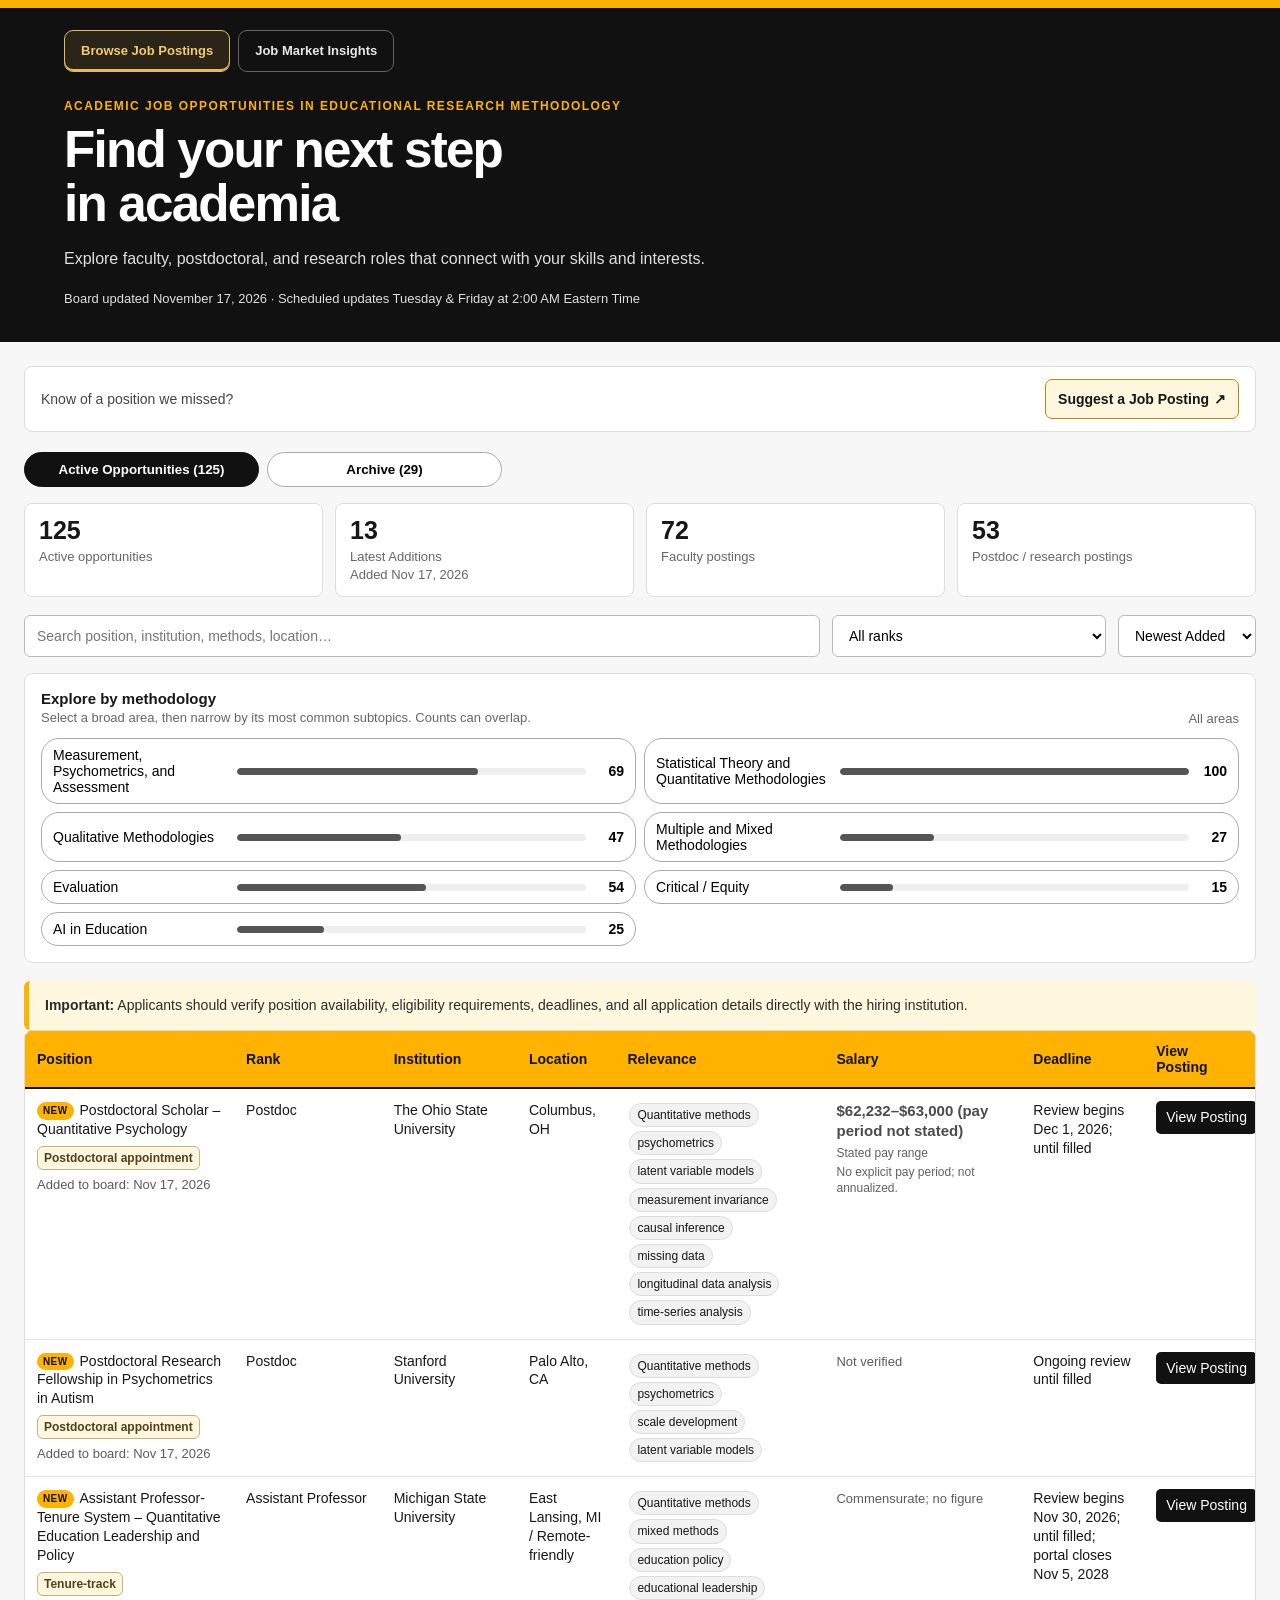
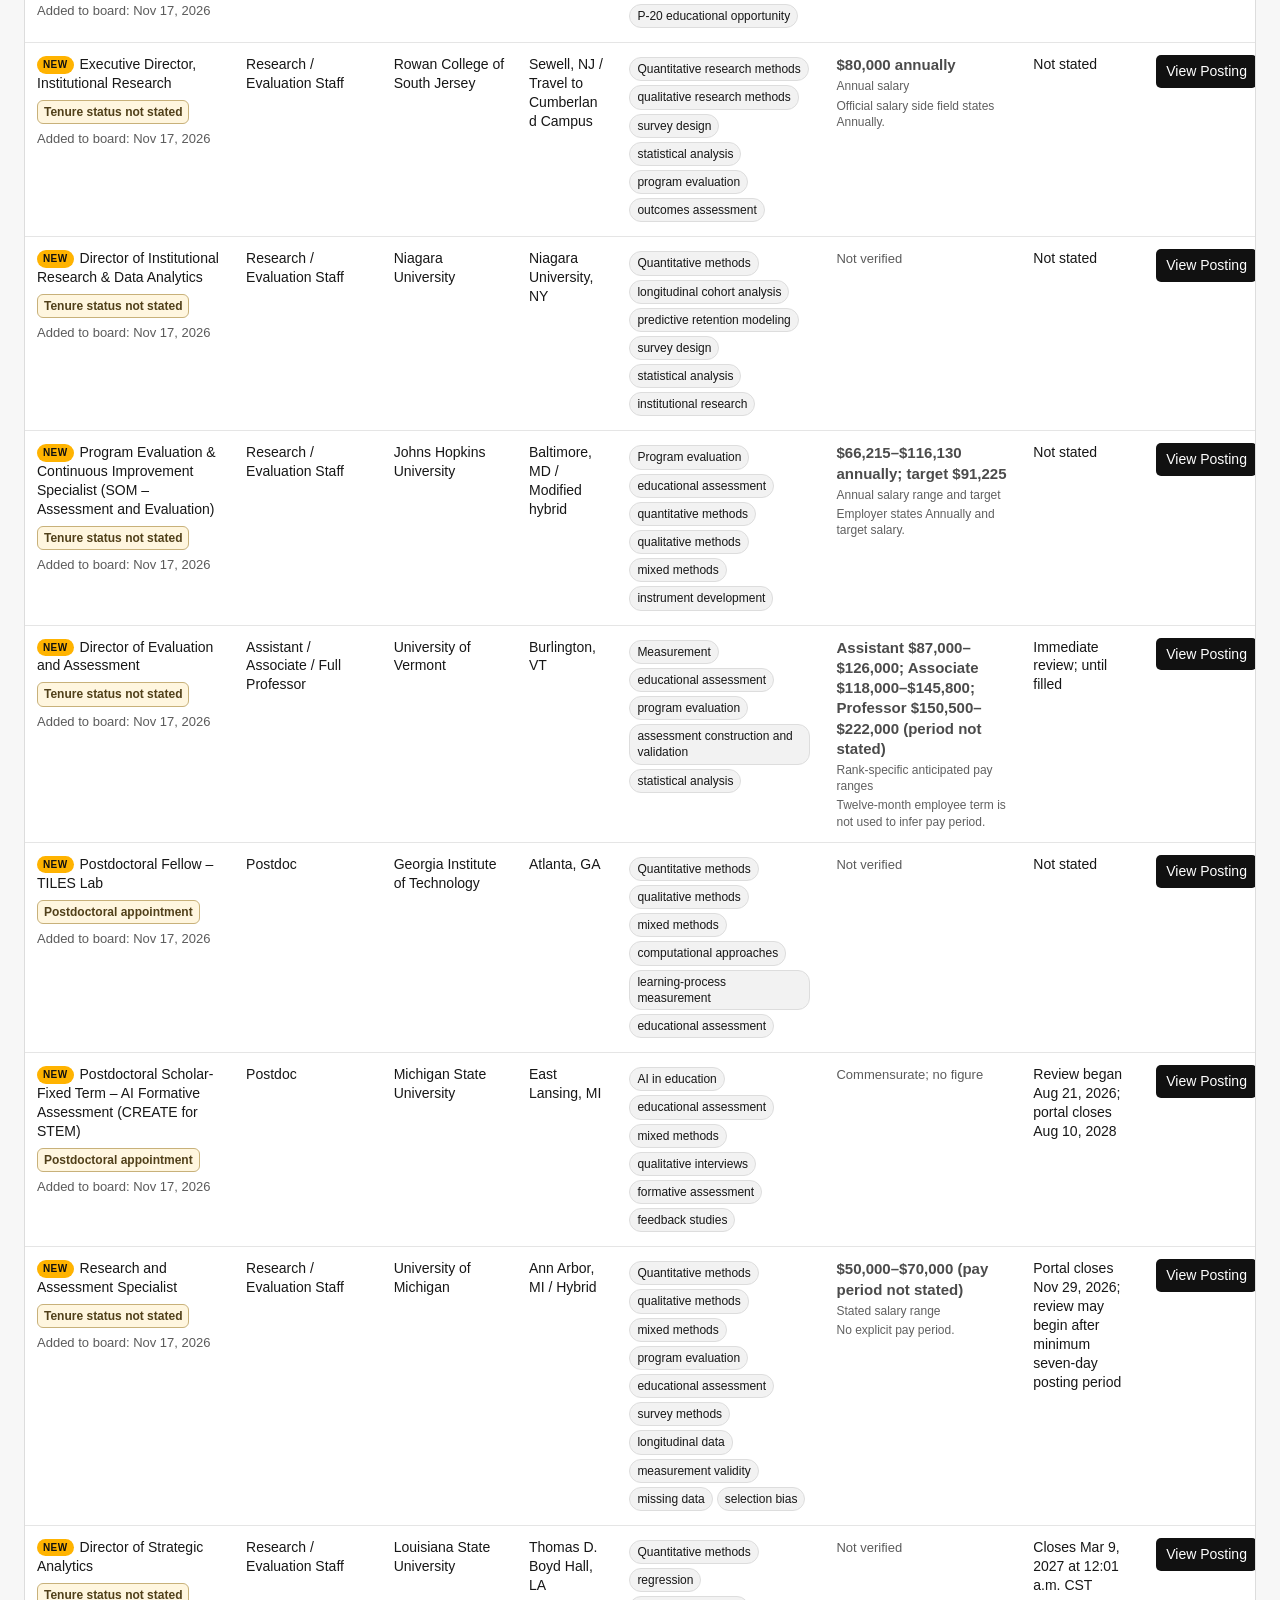
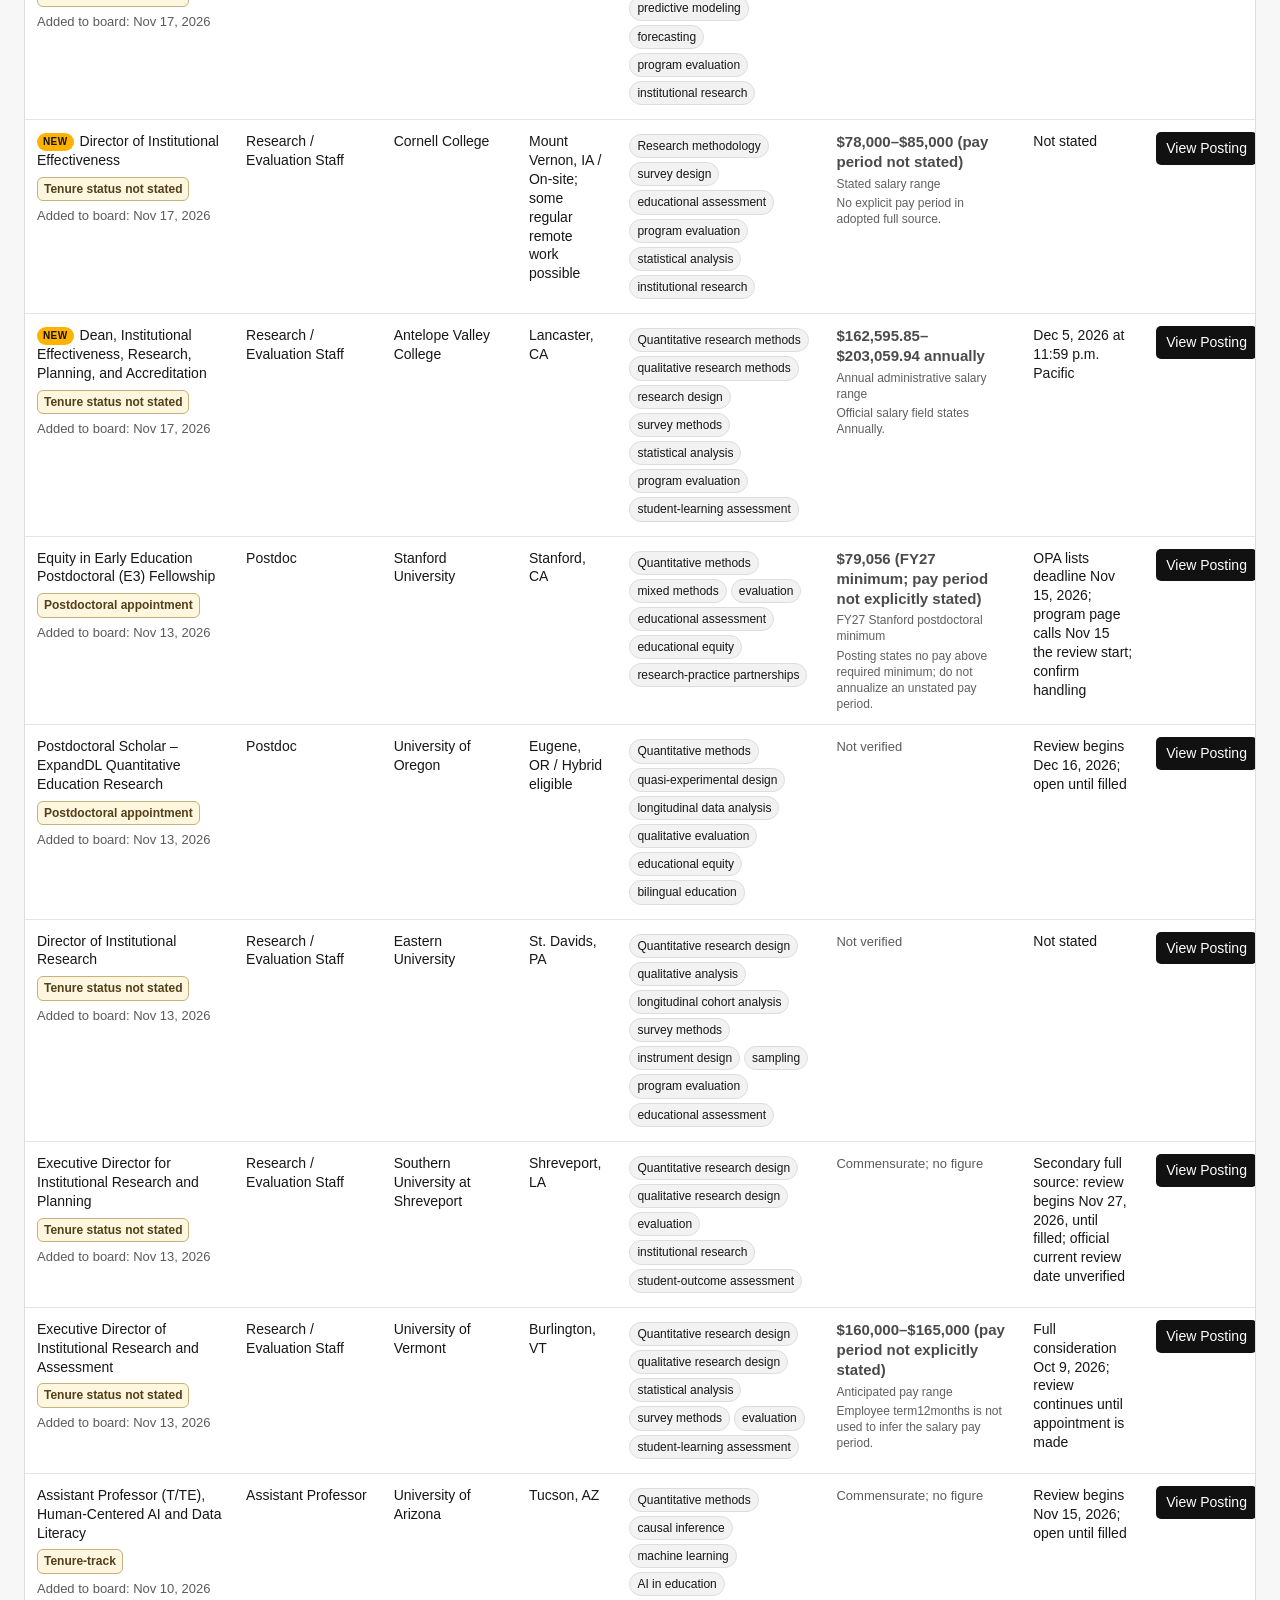
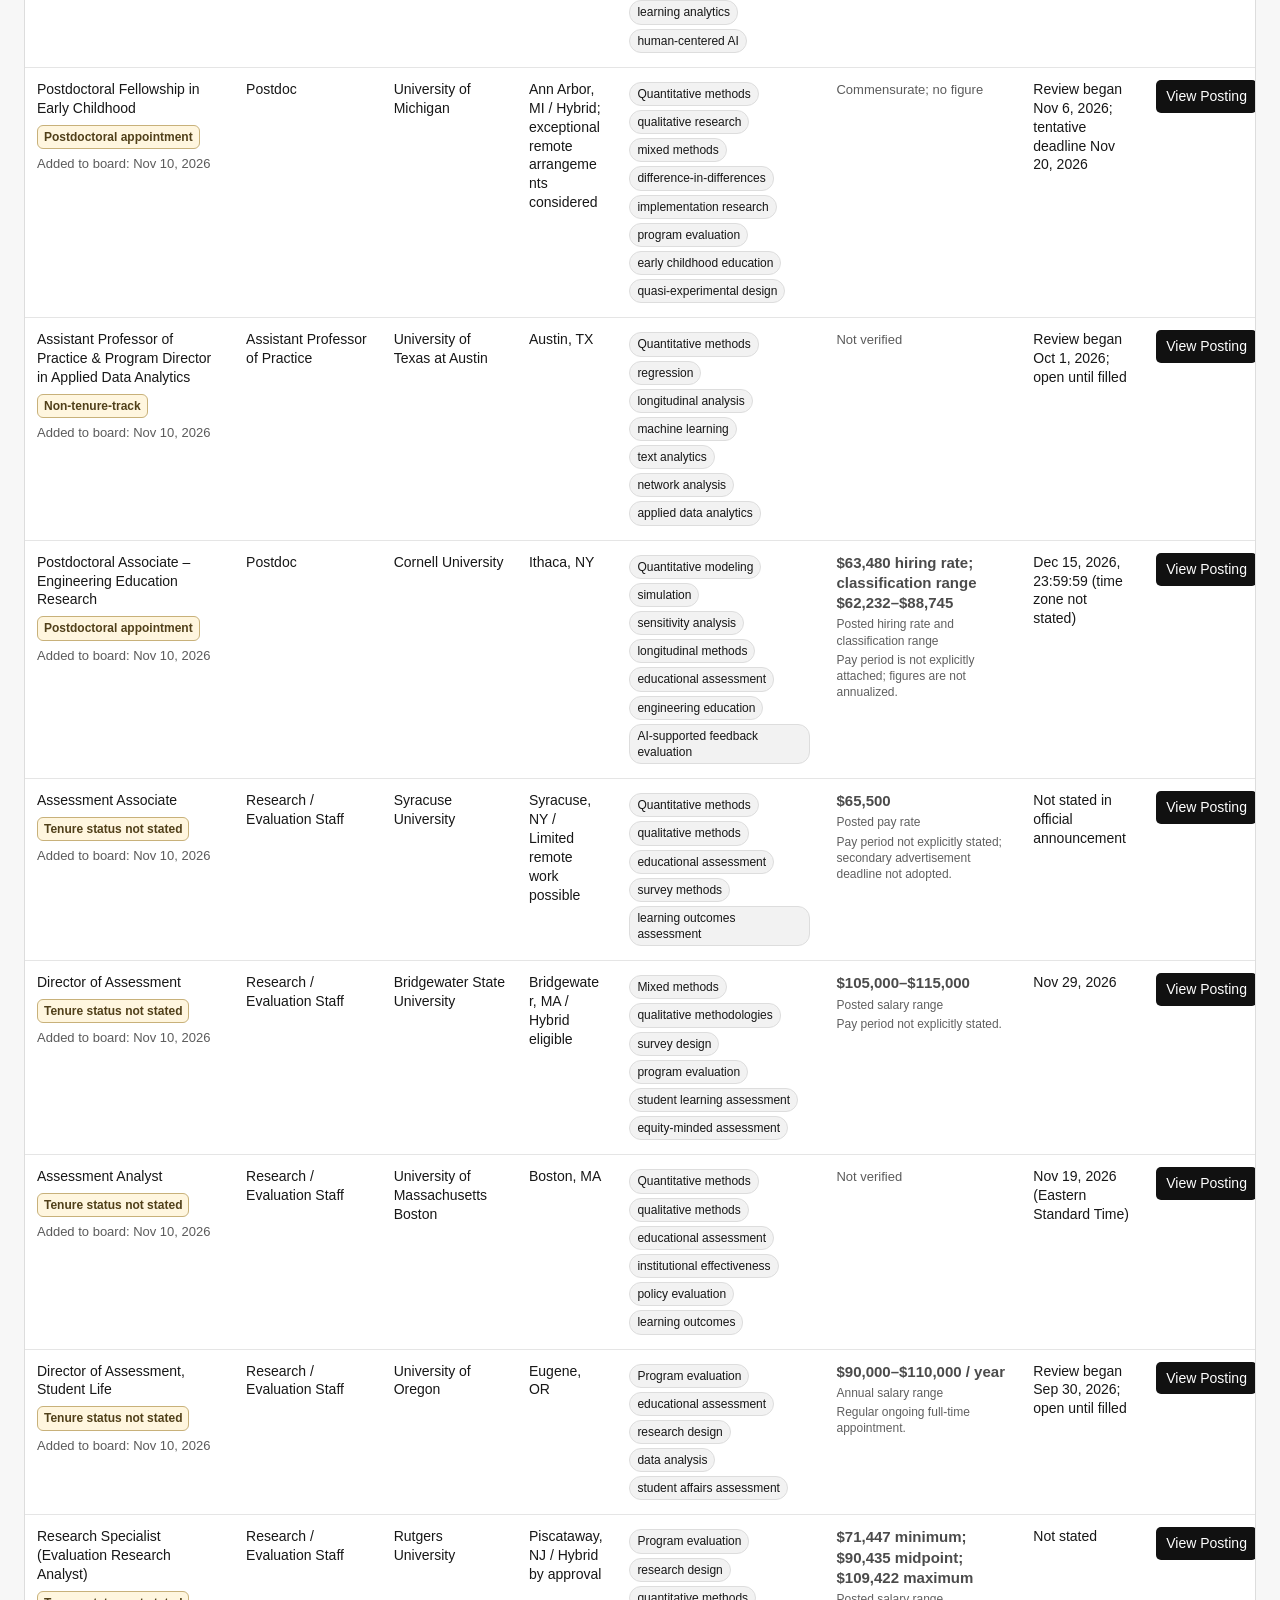
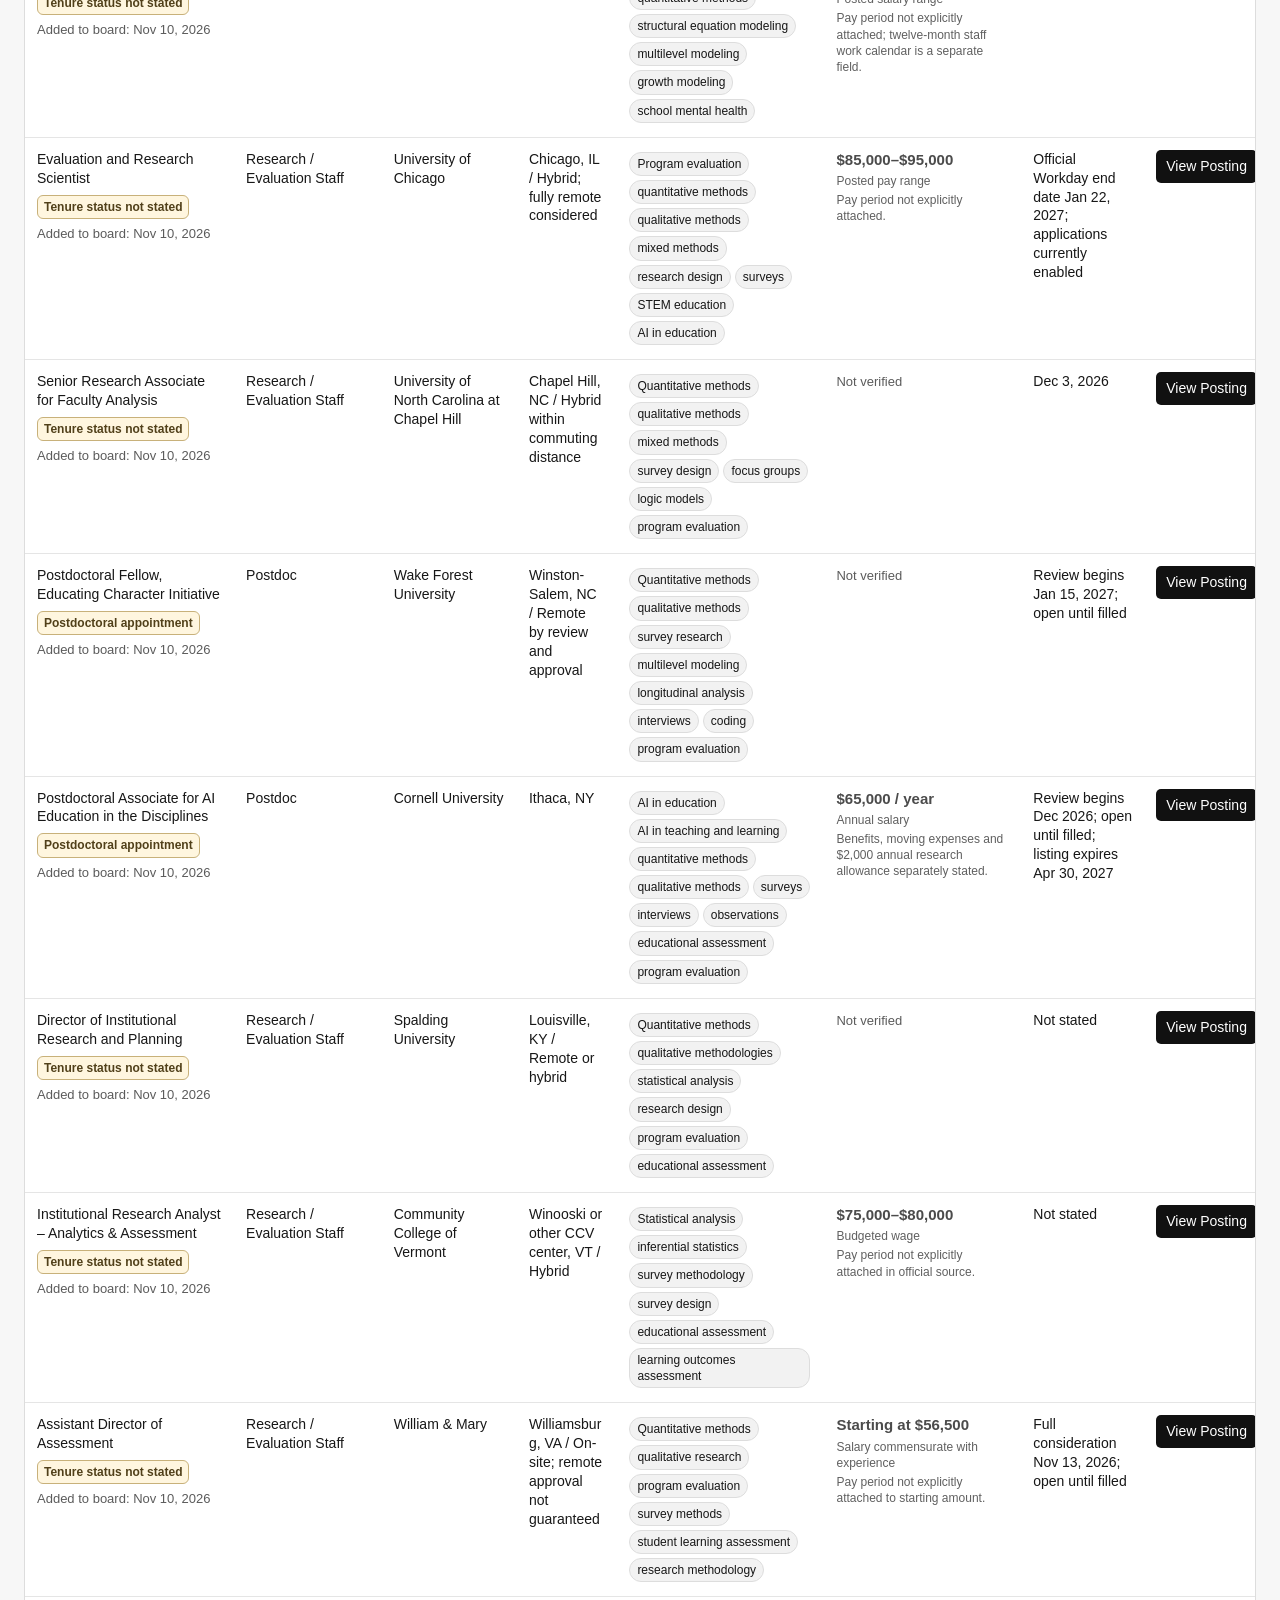
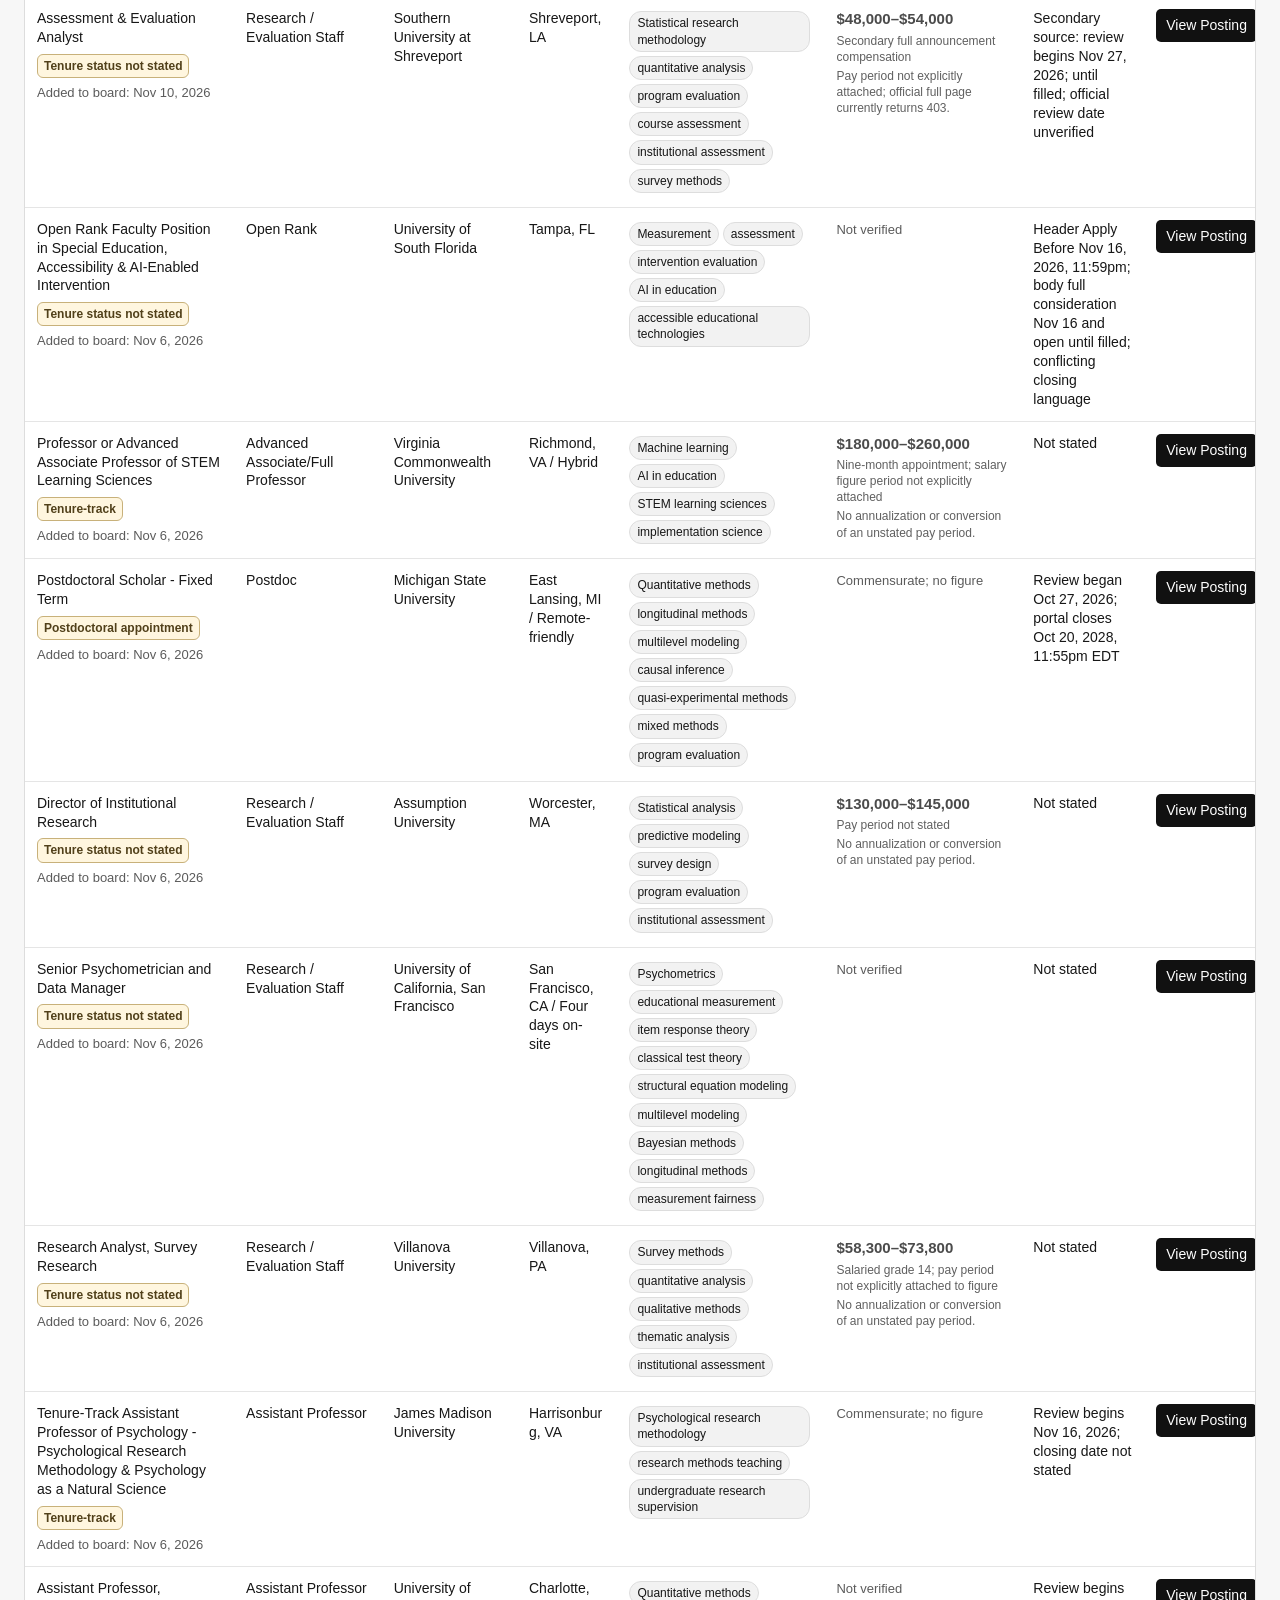
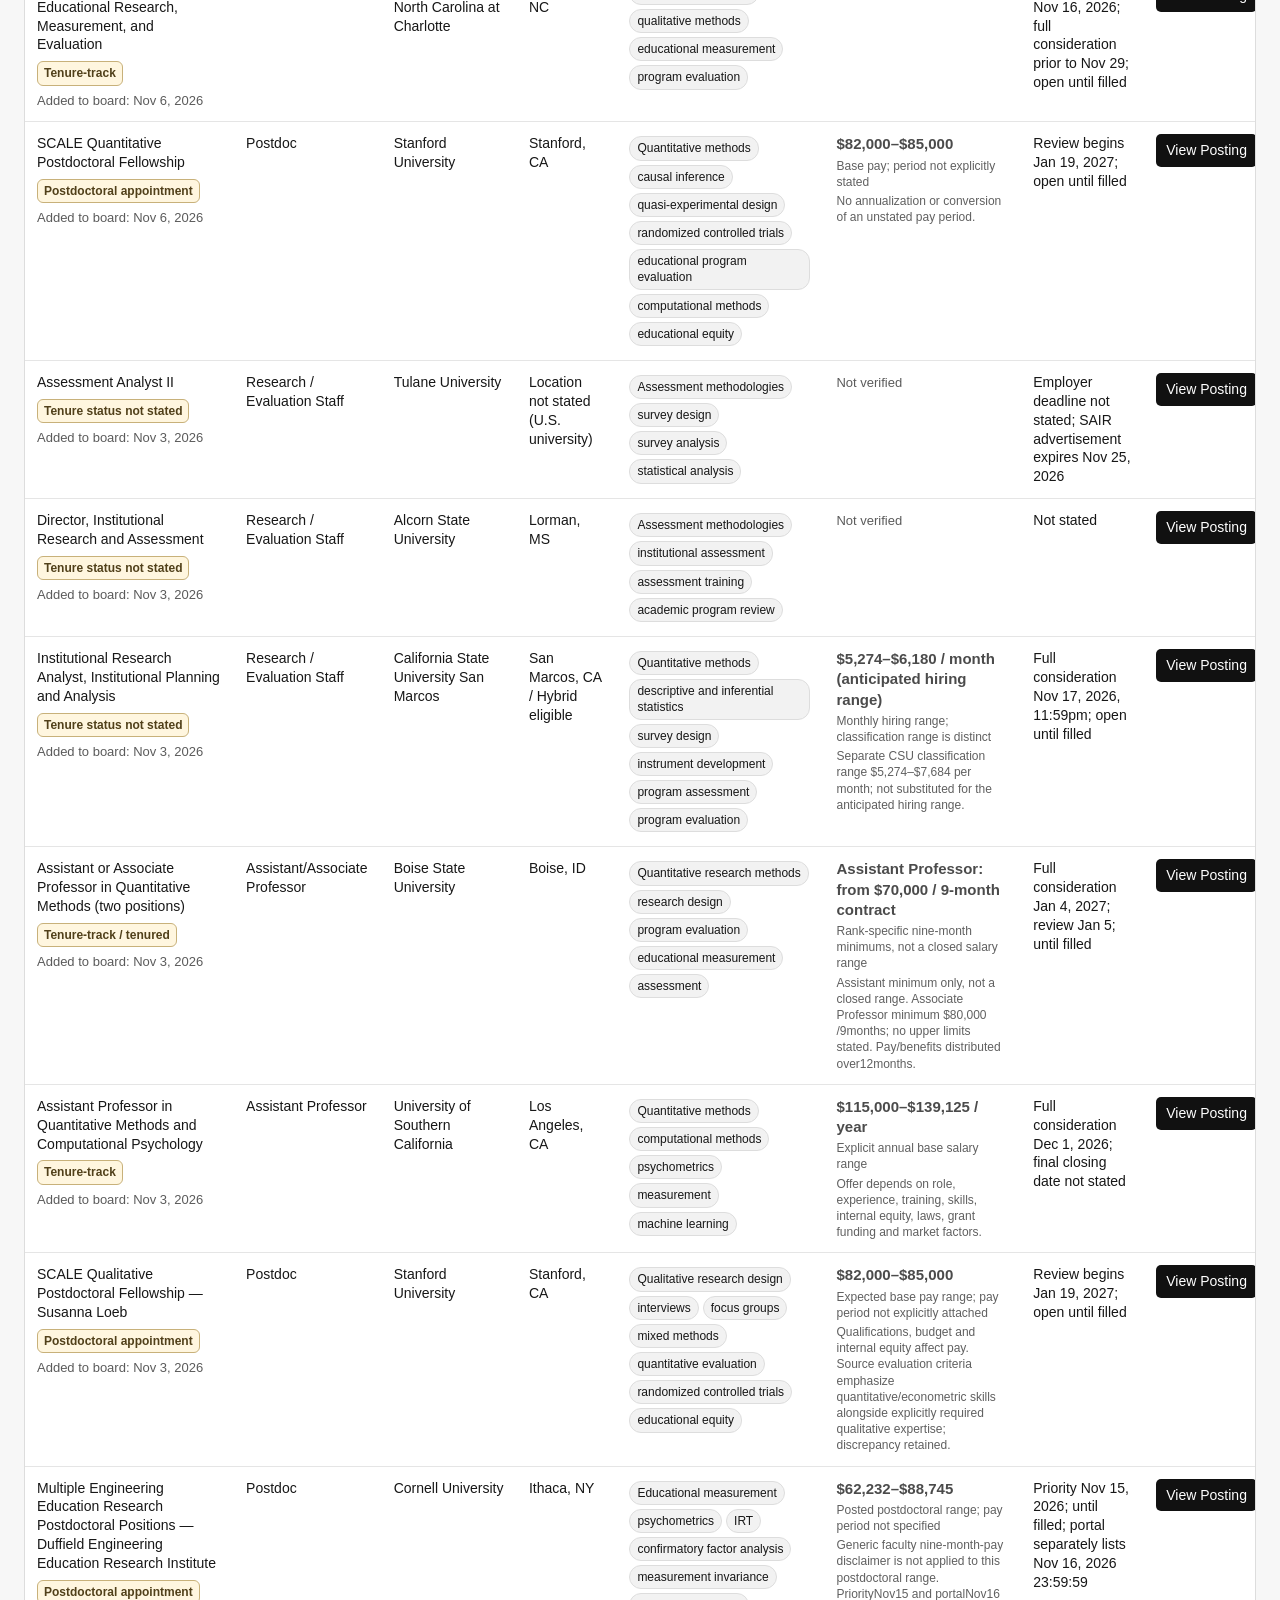
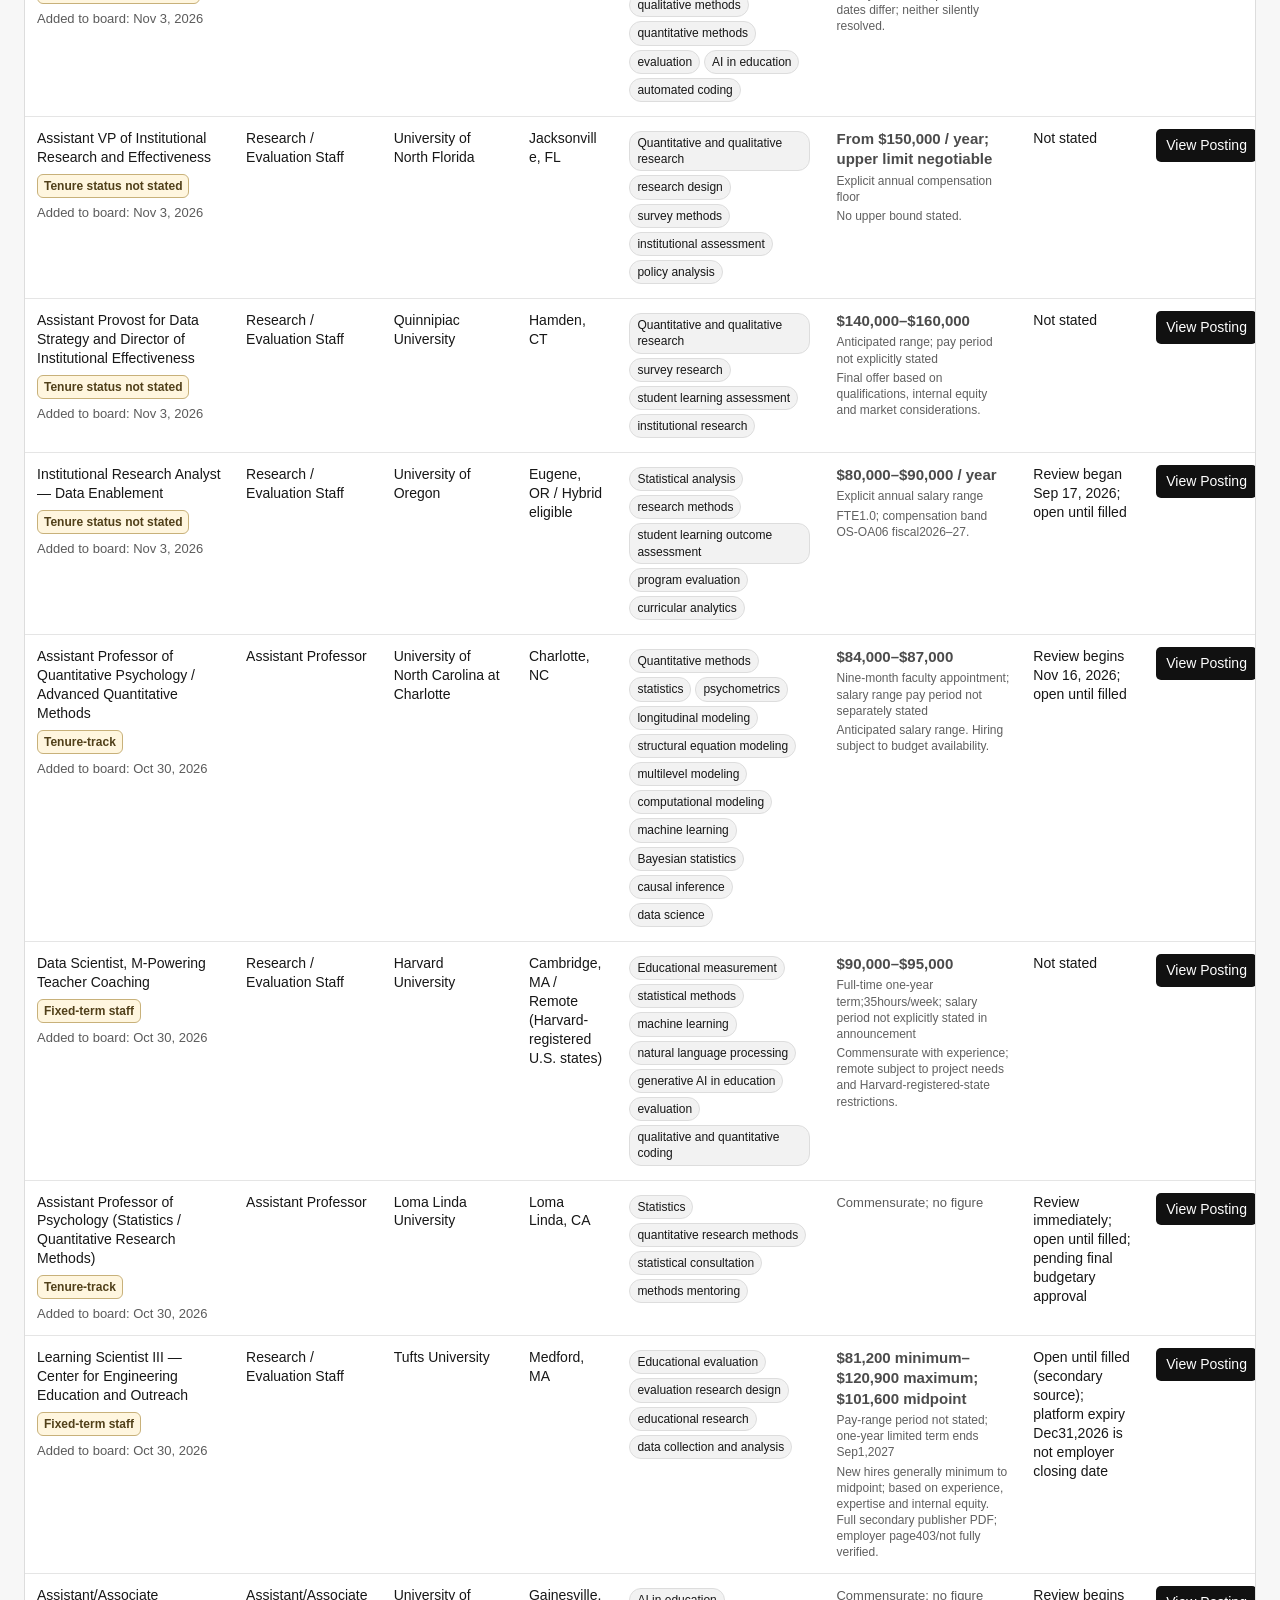
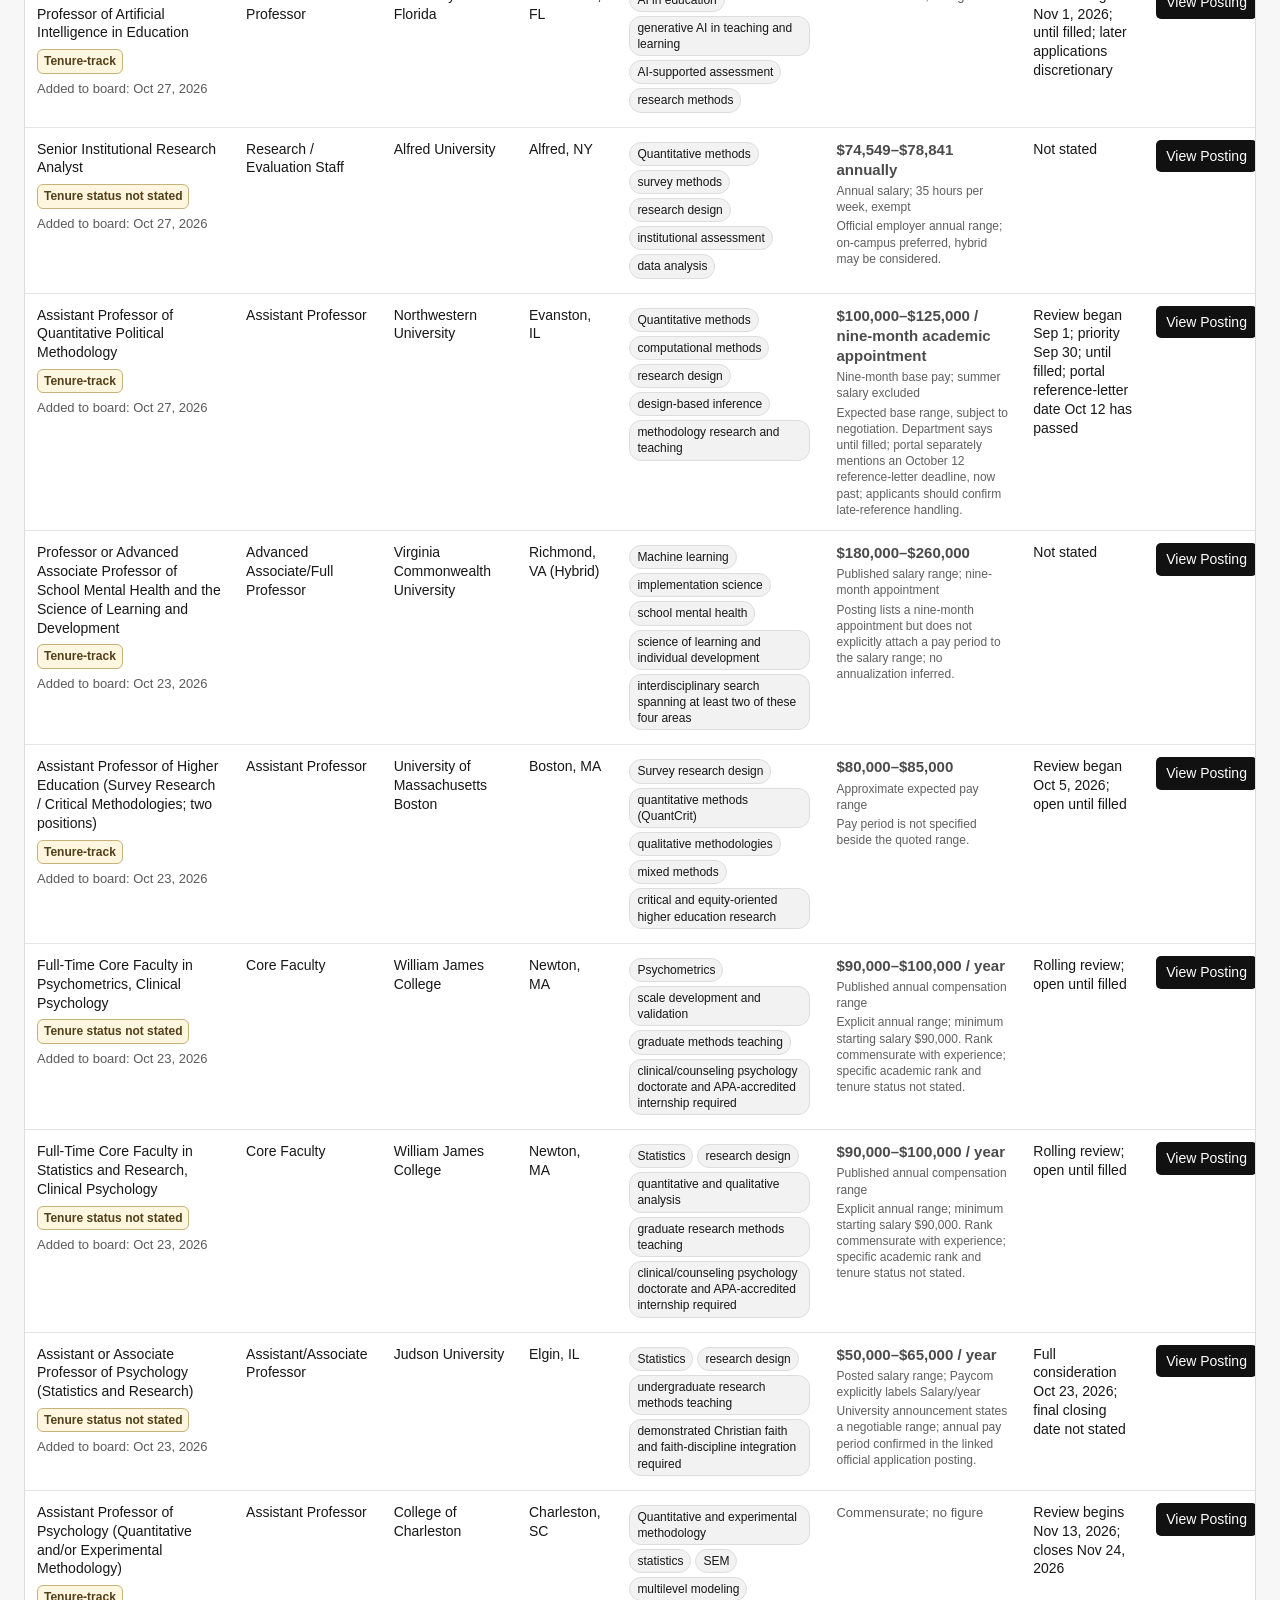
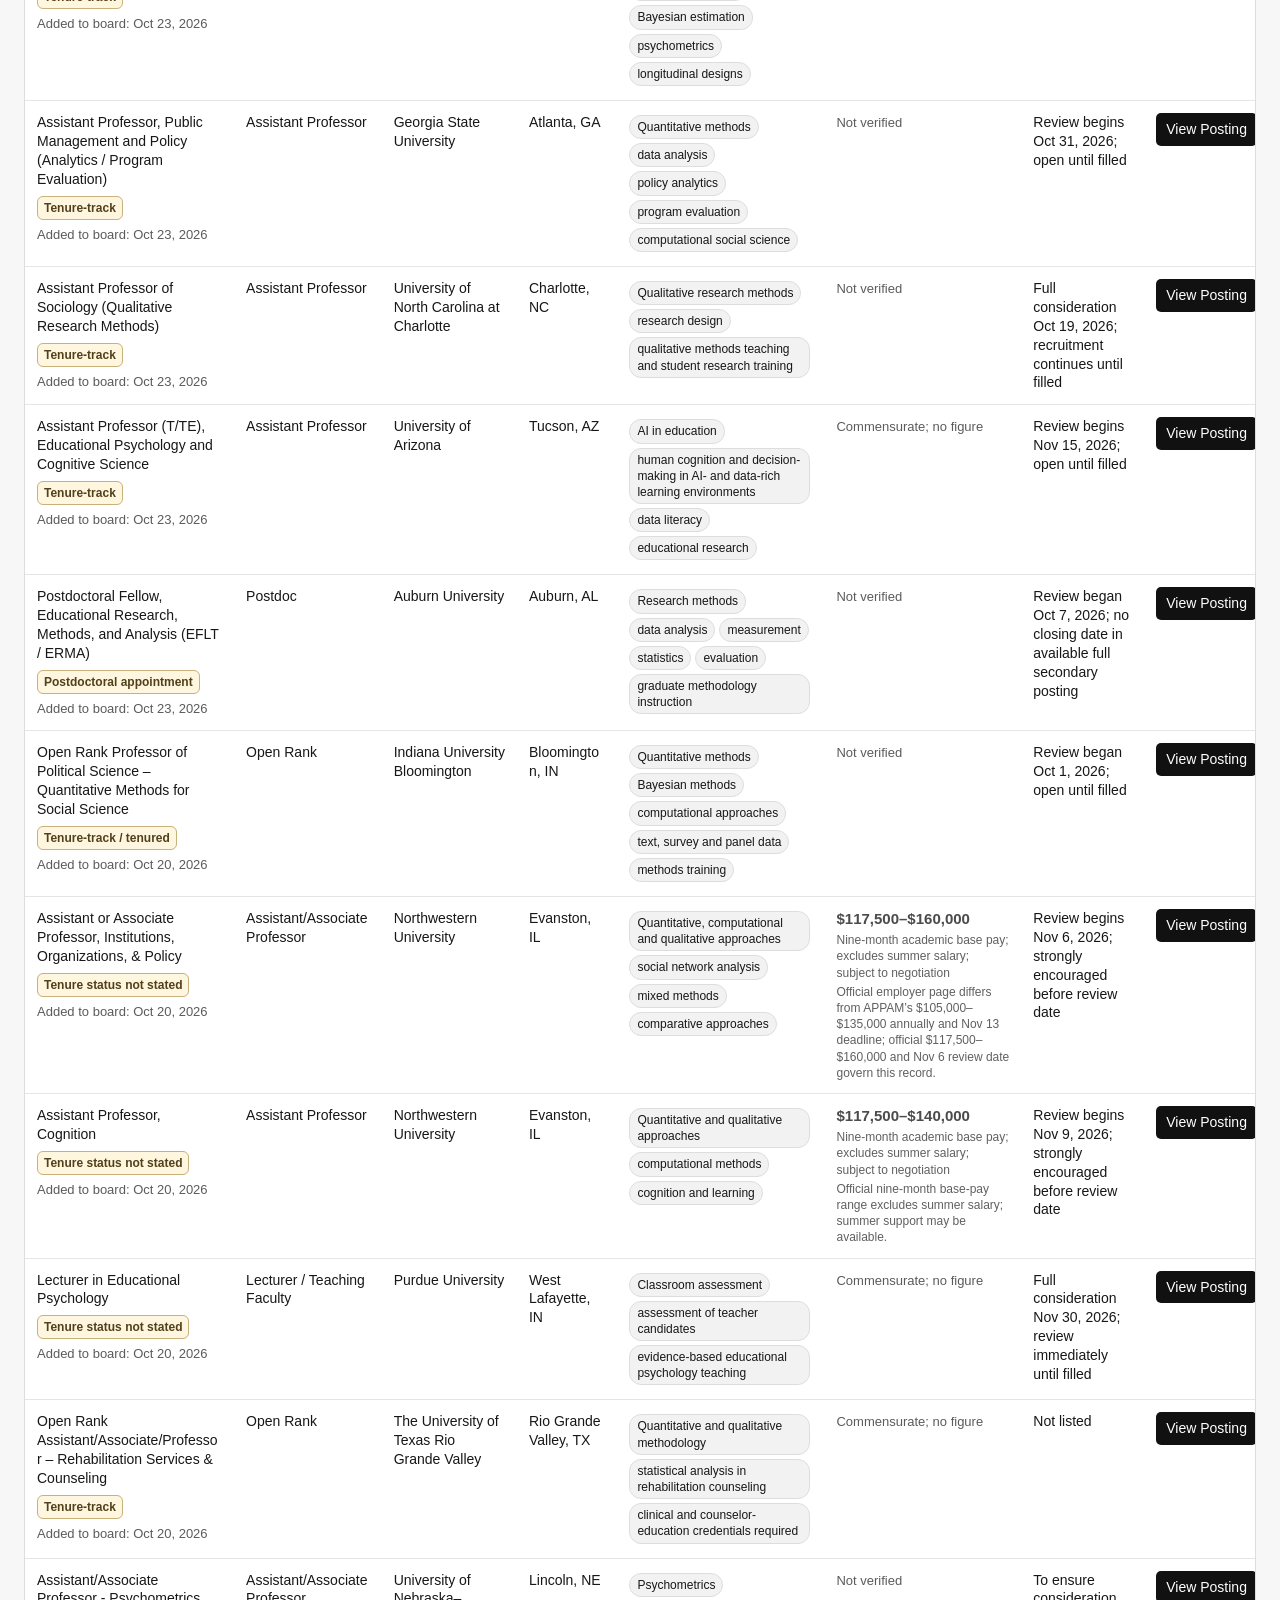
==== commit d8a97158: "Update November 17 postings with 13 body-verified source archives and three expired-source archive t" ====
--- a/index.html
+++ b/index.html
@@ -27,12 +27,12 @@
 .primary-site-nav.hero-nav a:focus-visible{outline:3px solid #fff;outline-offset:3px}
 @media(max-width:560px){.primary-site-nav.hero-nav{display:grid;grid-template-columns:1fr 1fr;gap:8px;margin-bottom:24px}.primary-site-nav.hero-nav a{padding:10px 7px;min-height:44px;font-size:12px;white-space:nowrap}}
 </style></head><body>
-<header class="hero"><nav class="hero-nav primary-site-nav" aria-label="Site navigation"><a href="index.html" aria-current="page">Browse Job Postings</a><a href="insights.html">Job Market Insights</a></nav><div class="hero-eyebrow">Academic Job Opportunities in Educational Research Methodology</div><h1>Find your next step<br>in academia</h1><p>Explore faculty, postdoctoral, and research roles that connect with your skills and interests.</p><p class="asof" id="asof">Board updated November 13, 2026 · Scheduled updates Tuesday & Friday at 2:00 AM Eastern Time</p></header>
+<header class="hero"><nav class="hero-nav primary-site-nav" aria-label="Site navigation"><a href="index.html" aria-current="page">Browse Job Postings</a><a href="insights.html">Job Market Insights</a></nav><div class="hero-eyebrow">Academic Job Opportunities in Educational Research Methodology</div><h1>Find your next step<br>in academia</h1><p>Explore faculty, postdoctoral, and research roles that connect with your skills and interests.</p><p class="asof" id="asof">Board updated November 17, 2026 · Scheduled updates Tuesday & Friday at 2:00 AM Eastern Time</p></header>
 <main class="wrap" id="postings"><aside class="suggest-job" aria-label="Suggest a job posting"><span>Know of a position we missed?</span><a href="https://docs.google.com/forms/d/e/1FAIpQLSevJ-PMzYgU2aDbi0kT7EfaAevPUZllQALj64qMbINh5SLQlQ/viewform" target="_blank" rel="noopener noreferrer" aria-label="Suggest a Job Posting (opens Google Form in a new tab)">Suggest a Job Posting <span aria-hidden="true">↗</span></a></aside><div class="tabs"><button id="activeTab" class="tab active" type="button">Active Opportunities <span id="activeTabCount"></span></button><button id="archiveTab" class="tab" type="button">Archive <span id="archiveTabCount"></span></button></div><section class="summary" aria-label="Job board summary"><div class="stat"><div id="activeCount" class="stat-num">0</div><div class="stat-label">Active opportunities</div></div><div class="stat"><div id="newCount" class="stat-num">0</div><div class="stat-label">Latest Additions</div><div id="latestAdditionsDate" class="stat-date"></div></div><div class="stat"><div id="facultyCount" class="stat-num">0</div><div class="stat-label">Faculty postings</div></div><div class="stat"><div id="researchCount" class="stat-num">0</div><div class="stat-label">Postdoc / research postings</div></div></section><div class="tools"><input id="q" type="search" placeholder="Search position, institution, methods, location…"><select id="rank"><option value="">All ranks</option></select><select id="sort"><option value="newest">Newest Added</option><option value="oldest">Oldest Added</option><option value="institution">Institution A–Z</option><option value="position">Position A–Z</option></select></div><section class="method-overview"><div class="method-head"><div><strong>Explore by methodology</strong><br><span>Select a broad area, then narrow by its most common subtopics. Counts can overlap.</span></div><span id="filterState">All areas</span></div><div id="methodFilters" class="filters"></div><div id="subFilterPanel" class="subcategory-panel" hidden><p class="subcategory-title" id="subFilterTitle">Common subcategories in this area</p><div id="subFilters" class="subcategory-list"></div></div></section><div class="notice"><strong>Important:</strong> Applicants should verify position availability, eligibility requirements, deadlines, and all application details directly with the hiring institution.</div>
 <div class="tablebox"><table><thead><tr><th>Position</th><th>Rank</th><th>Institution</th><th>Location</th><th>Relevance</th><th>Salary</th><th>Deadline</th><th id="statusHead" hidden>Status</th><th>View Posting</th></tr></thead><tbody id="jobs"></tbody></table></div><details class="about"><summary>About This Job Board</summary><div class="about-content"><h3>About</h3><p>A curated list of U.S. academic and research positions—spanning faculty, postdoc, and research scientist roles—aligned with the methodological focus of VCU’s RAE program, Advanced Educational Statistics Certificate, and Centroid Lab. Designed for students, alumni, and peers seeking methodology-driven careers across academia and research.</p><h3>Search Process</h3><p>The search process uses AI-assisted, multi-pass searches across academic job boards, disciplinary sources, and official employer career pages. Results are screened for methodological relevance, duplicates, and posting status. This curated collection should not be interpreted as exhaustive.</p><h3>Search Areas</h3><p>Opportunities are organized into seven broad areas: Measurement, Psychometrics, and Assessment; Statistical Theory and Quantitative Methodologies; Qualitative Methodologies; Multiple and Mixed Methodologies; Evaluation; Critical / Equity; and AI in Education. Selecting an area reveals frequently appearing subtopics identified from each posting’s Relevance terms, such as quantitative and qualitative research design, Bayesian methods, simulation, missing data, causal inference, SEM, multilevel / HLM, longitudinal methods, and learning analytics. A posting may match more than one area or subtopic.</p><h3>Position Types</h3><p>Assistant, Associate, Full, and Open Rank faculty; research faculty; postdoctoral positions; Research Scientist, Senior/Principal Research Scientist; Methodologist; and other relevant academic or research roles.</p><h3>Archive</h3><p>Opportunities that are closed, expired, removed, or no longer verifiable are preserved in a separate searchable Archive rather than permanently deleted. Archived records retain their original First Shared date and include their last verification status.</p><h3>Update Schedule</h3><p>Deep searches are scheduled for Tuesday and Friday at 2:00 AM Eastern Time. “First Shared” is the date a position was first added to this board, not necessarily the employer’s posting date.</p><h3>Job Market Insights</h3><p>The <a href="insights.html">Job Market Insights</a> page shows locations, fields, roles, stated application materials, and pay information for current active postings, alongside academic-year summaries that include active and archived postings. Pay and application-material information may be unavailable or unreported for some postings; applicants should confirm details with the hiring institution.</p><h3>Sources</h3><p>Opportunities are drawn from publicly available career listings and employer pages. When available, links lead to the hiring institution’s original posting.</p><h3>Feedback</h3><p>Suggestions for additional job sources, search terms, position types, or other improvements are welcome. Please contact Dr. Nick Chang (<a href="mailto:changc10@vcu.edu">changc10@vcu.edu</a>).</p><h3>Disclaimer</h3><p><strong>This is an independently maintained informational resource and is not an official Virginia Commonwealth University website.</strong></p><p>Job information is summarized from publicly available sources. This site does not reproduce full job advertisements and is not affiliated with or endorsed by the hiring institutions or third-party job platforms. This job board is provided as an informational resource. Job listings are identified and curated through an AI-assisted search process and may contain errors, omissions, outdated information, or changes made by employers after an update. Inclusion of a position does not constitute endorsement by Virginia Commonwealth University, the RAE program, the Advanced Educational Statistics Certificate, CENTROID Applied Machine Learning Lab, or Nick Chang. Applicants are responsible for verifying position availability, eligibility requirements, deadlines, and all application details directly with the hiring institution.</p></div></details><div class="footer"><strong>This is an independently maintained informational resource and is not an official Virginia Commonwealth University website.</strong><br><br>View Posting links are selected using a source hierarchy: official university/employer posting first, then established academic/professional job boards, then major job platforms when a stable official link is unavailable. Links are periodically rechecked. Applicants should verify position details and deadlines with the hiring institution. Suggestions for additional sources, search terms, or position types are welcome; please contact Dr. Nick Chang at <a href="mailto:changc10@vcu.edu">changc10@vcu.edu</a>.<p>Know of a position we missed? <a href="https://docs.google.com/forms/d/e/1FAIpQLSevJ-PMzYgU2aDbi0kT7EfaAevPUZllQALj64qMbINh5SLQlQ/viewform" target="_blank" rel="noopener noreferrer" aria-label="Suggest a Job Posting (opens Google Form in a new tab)">Suggest a Job Posting <span aria-hidden="true">↗</span></a></p></div></main>
 <script>
-const archiveJobs=[["Assistant Research Professor - Center for Education, Identity and Social Justice (Summer Institutes)","Assistant Research Professor","University of Southern California","Los Angeles, CA","Mixed methods; quantitative analysis; qualitative analysis; educational program evaluation; educational equity; social justice; randomized controlled trials; quasi-experimental design","Nov 10, 2026","Review immediately; open until filled","https://usccareers.usc.edu/job/los-angeles/assistant-research-professor-center-for-education-identity-and-social-justice/1209/102627322592","Nov 13, 2026","Posting Removed"],["Director of Assessment and Accreditation","Research / Evaluation Staff","North Carolina A&T State University","Greensboro, NC / Primarily on-site","Quantitative analysis; survey research; educational assessment; institutional assessment; program evaluation","Nov 10, 2026","Nov 11, 2026","https://jobs.ncat.edu/postings/42013/print_preview","Nov 13, 2026","Deadline Passed"],["Assistant Research Professor - Center for Education, Identity and Social Justice","Assistant Research Professor","University of Southern California","Los Angeles, CA","Mixed methods; longitudinal methods; randomized controlled trials; quasi-experimental design; educational equity; social justice","Nov 6, 2026","Review immediately; open until filled","https://usccareers.usc.edu/job/los-angeles/assistant-research-professor-center-for-education-identity-and-social-justice/1209/102627322640","Nov 13, 2026","Posting Removed"],["Senior Institutional Research Analyst & Consultant","Research / Evaluation Staff","University of Notre Dame","South Bend, IN / Hybrid eligible","Quantitative methods; research design; regression; multivariate analysis; statistics; causal inference; machine learning; survey methods","Nov 6, 2026","Nov 12, 2026","https://jobs.smartrecruiters.com/UniversityOfNotreDame/3743990016501546-senior-institutional-research-analyst-consultant","Nov 13, 2026","Deadline Passed"],["Senior Psychometrician","Research / Evaluation Staff","Western Governors University","Salt Lake City, UT","Psychometrics; educational measurement; item analysis; reliability analysis; statistical analysis","Nov 6, 2026","Nov 9, 2026","https://wgu.wd5.myworkdayjobs.com/External/job/Salt-Lake-City-UT/Senior-Psychometrician_JR-026324","Nov 6, 2026","Deadline Passed"],["Assistant/Associate Professor of Curriculum, Educational Studies, or Educational Research","Assistant/Associate Professor","Augusta University","Augusta, GA","Educational research; research methodology; qualitative, quantitative and mixed methods; program evaluation","Oct 9, 2026","Not listed","https://careers.insidehighered.com/job/3540538/assistant-associate-professor-of-curriculum-educational-studies-or-educational-research","Nov 3, 2026","Posting Removed"],["Assistant Professor of Educational Studies (Instructional Design, Technology, and Quantitative Methods Focus)","Assistant Professor","University of Nevada, Reno","Reno, NV","Quantitative methods; educational measurement; assessment; data analytics; AI in education; instructional technology","Sep 18, 2026","Open until filled; review begins Oct 16, 2026; posting closes Oct 31, 2026","https://nshe.wd1.myworkdayjobs.com/en-US/UNR-external/job/Assistant-Professor-of-Educational-Studies--Instructional-Design--Technology--and-Quantitative-Methods-Focus-_R0153407-1","Nov 3, 2026","Posting Removed"],["Assistant Professor, Quantitative Science Program","Assistant Professor","Brown University","Providence, RI","Quantitative methods; psychometrics; longitudinal analysis; quantitative study design","Sep 25, 2026","Not listed","https://hiringcafe.com/job/assistant-professor-quantitative-science-program-brown-university-m5lax13cz2sg89ed","Oct 30, 2026","Posting Removed"],["Postdoctoral Researcher — AI-Integrated STEM Education","Postdoc","Tennessee State University","Nashville, TN","AI in education; STEM education; learning analytics; educational data mining; psychometrics; adaptive assessment","Oct 9, 2026","Oct 23, 2026","https://jobs.tnstate.edu/postings/11120","Oct 27, 2026","Deadline Passed"],["Assistant Professor – Artificial Intelligence Education","Assistant Professor","New Mexico State University","Las Cruces, NM","AI education; learning sciences; AI pedagogy","Sep 25, 2026","Oct 22, 2026, 11:55 p.m. MDT","https://careers.nmsu.edu/jobs/assistant-professor-artificial-intelligence-education-las-cruces-new-mexico-united-states","Oct 23, 2026","Deadline Passed"],["Postdoctoral Research Scientist, Applied Modeling, Measurement & Methodology Lab","Postdoc / Research Scientist","Fordham University","New York, NY","Measurement; latent variables; MLM; psychometrics; simulation; missing data","Sep 18, 2026","Not listed","https://careers.fordham.edu/postings/11864/print_preview","Oct 23, 2026","Posting Removed"],["Assistant Professor of Education, General Faculty (Curriculum & Instruction)","Assistant Professor (Teaching Track)","University of Virginia","Charlottesville, VA","Assessment; applied research methods; learning sciences; practitioner research","Oct 2, 2026","Open until filled; review begins early Oct 2026","https://careers.insidehighered.com/job/3550357/assistant-professor-of-education-general-faculty-curriculum-and-instruction-/","Oct 23, 2026","Posting Removed"],["Assistant Professor of Psychology","Assistant Professor","California Lutheran University","Thousand Oaks, CA","Statistics; quantitative methodology; research methods","Sep 29, 2026","Oct 18, 2026","https://careers.callutheran.edu/postings/13532","Oct 20, 2026","Posting Removed"],["Postdoc, Operational Psychometrics & Educational Data Science","Postdoc","Stanford University","Stanford, CA","Psychometrics; educational data science; assessment; item response theory; adaptive testing","Sep 18, 2026","Not listed","https://www.applykite.com/positions/postdoctoral-position-in-operational-psychometrics-and-educational-data-science-at-stanford-university-6p3vqzmy73","Oct 20, 2026","Posting Removed"],["Assistant Professor of Psychology (Quantitative Psychology)","Assistant Professor","San Diego State University","San Diego, CA","Quantitative psychology; ML/AI; psychometrics; SEM; multilevel models; Bayesian methods; experimental designs; network analysis (historical record; source re-verification pending)","Sep 18, 2026","Sep 18, 2026","https://careers.pageuppeople.com/873/sd/en-us/job/559042/assistant-professor-of-psychology","Sep 22, 2026","Deadline Passed"],["Postdoctoral Associate, Yale Center for Emotional Intelligence","Postdoc","Yale University","New Haven, CT","Psychometric assessment; intervention research; large-scale data analysis","Sep 18, 2026","Not listed","https://postdocs.yale.edu/posts/2026-07-08-postdoctoral-associate-the-yale-center-for-emotional-intelligence-ycei-part-of-the","Oct 2, 2026","Posting Removed"],["Research Assistant Professor, Biostatistics or Quantitative Psychology","Research Assistant Professor","University of Oklahoma Health Sciences Center","Oklahoma City, OK","Quantitative psychology; longitudinal methods; MLM; statistics","Sep 22, 2026","Open until filled","https://apply.interfolio.com/182513","Oct 20, 2026","Closed"],["Assistant Teaching Professor, Quantitative Methods-Psychology","Assistant Teaching Professor","University of California, Berkeley","Berkeley, CA","Quantitative methods; psychometrics; MLM; SEM; machine learning","Sep 18, 2026","Sep 29, 2026","https://aprecruit.berkeley.edu/JPF05480","Oct 2, 2026","Deadline Passed"],["Open Rank, Quantitative & Computational Methods (3 positions)","Open Rank","Texas A&M University","College Station, TX","Psychometrics; ML/AI; MLM; longitudinal methods; data science; network analysis","Sep 18, 2026","Priority Oct 1, 2026; applications accepted until filled","https://faculty.tamu.edu/JobDetail?JobId=190514","Oct 20, 2026","Consideration Date Passed"],["Tenure-Track Assistant/Associate Psychology Professor (School Psychology)","Assistant/Associate Professor","Millersville University of Pennsylvania","Millersville, PA","Assessment; statistics; research methods; tests and measurement; equity","Oct 2, 2026","Oct 1, 2026","https://jobs.millersville.edu/postings/15272","Oct 2, 2026","Deadline Passed"],["Faculty Position in Early Learning: Mechanisms and Interventions","Assistant/Associate Professor","Stanford University","Stanford, CA","Evaluation; implementation science; early learning interventions; equity","Oct 2, 2026","Oct 7, 2026, 11:55 p.m. Pacific","https://facultypositions.stanford.edu/jobs/faculty-position-in-early-learning-mechanisms-and-interventions-stanford-university-california-united-states","Oct 9, 2026","Deadline Passed"],["Postdoc in AI Measurement, Psychometrics, and Data Science","Postdoc","Georgetown University","Washington, DC","AI measurement; psychometrics; large-scale assessment; process data; NLP; latent regression; data science","Oct 9, 2026","Full consideration Oct 15, 2026; rolling afterward","https://www.applykite.com/positions/postdoc-in-ai-measurement-psychometrics-and-data-science-at-georgetown-university-kzh8yin04z","Nov 6, 2026","Posting Removed"],["Assistant Professor, Social and Family Dynamics","Assistant Professor","Arizona State University","Tempe, AZ","Research methodology; doctoral methods training; human development","Oct 2, 2026","Oct 9, 2026; rolling reserve pool afterward until filled","https://apply.interfolio.com/192712","Oct 20, 2026","Deadline Passed"],["Assistant/Associate Research Professor","Assistant/Associate Research Professor","Georgetown University","Remote (U.S.)","Quantitative methods; education/workforce data; equity","Sep 29, 2026","Full consideration Oct 13, 2026","https://appam.mcjobboard.net/jobs/236685","Nov 6, 2026","Posting Removed"],["Assistant Professor of Leadership and Research","Assistant Professor","Delta State University","Mississippi","Research methods teaching; educational research writing; doctoral research; dissertation advising","Oct 16, 2026","Historically open until filled; posting now expired","https://jobs.chronicle.com/job/38001675/assistant-professor-of-leadership-and-research/","Oct 20, 2026","Closed"],["Director, Buros Center for Testing; Full Professor","Full Professor / Director","University of Nebraska–Lincoln","Lincoln, NE","Psychometrics; testing; measurement; validity; reliability; assessment fairness; evaluation","Oct 16, 2026","Consideration Aug 14, 2026; open until filled","https://employment.unl.edu/postings/100424","Oct 20, 2026","Posting Removed"]];
-const jobs=[["Equity in Early Education Postdoctoral (E3) Fellowship","Postdoc","Stanford University","Stanford, CA","Quantitative methods; mixed methods; evaluation; educational assessment; educational equity; research-practice partnerships","Nov 13, 2026","OPA lists deadline Nov 15, 2026; program page calls Nov 15 the review start; confirm handling","https://postdocs.stanford.edu/prospective/opportunities/open-postdoctoral-position-faculty-mentor-jelena-obradovic"],["Postdoctoral Scholar – ExpandDL Quantitative Education Research","Postdoc","University of Oregon","Eugene, OR / Hybrid eligible","Quantitative methods; quasi-experimental design; longitudinal data analysis; qualitative evaluation; educational equity; bilingual education","Nov 13, 2026","Review begins Dec 16, 2026; open until filled","https://careers.uoregon.edu/cw/en-us/job/537112/postdoctoral-scholar"],["Director of Institutional Research","Research / Evaluation Staff","Eastern University","St. Davids, PA","Quantitative research design; qualitative analysis; longitudinal cohort analysis; survey methods; instrument design; sampling; program evaluation; educational assessment","Nov 13, 2026","Not stated","https://www.schooljobs.com/careers/easternpa/jobs/5542630/director-of-institutional-research"],["Executive Director for Institutional Research and Planning","Research / Evaluation Staff","Southern University at Shreveport","Shreveport, LA","Quantitative research design; qualitative research design; evaluation; institutional research; student-outcome assessment","Nov 13, 2026","Secondary full source: review begins Nov 27, 2026, until filled; official current review date unverified","https://careers.insidehighered.com/job/3475480/executive-director-for-institutional-research-and-planning/"],["Executive Director of Institutional Research and Assessment","Research / Evaluation Staff","University of Vermont","Burlington, VT","Quantitative research design; qualitative research design; statistical analysis; survey methods; evaluation; student-learning assessment","Nov 13, 2026","Full consideration Oct 9, 2026; review continues until appointment is made","https://www.uvmjobs.com/postings/88258/print_preview"],["Assistant Professor (T/TE), Human-Centered AI and Data Literacy","Assistant Professor","University of Arizona","Tucson, AZ","Quantitative methods; causal inference; machine learning; AI in education; learning analytics; human-centered AI","Nov 10, 2026","Review begins Nov 15, 2026; open until filled","https://arizona.csod.com/ux/ats/careersite/4/home/requisition/27551?c=arizona&sq=assistant%20professor"],["Postdoctoral Fellowship in Early Childhood","Postdoc","University of Michigan","Ann Arbor, MI / Hybrid; exceptional remote arrangements considered","Quantitative methods; qualitative research; mixed methods; difference-in-differences; implementation research; program evaluation; early childhood education; quasi-experimental design","Nov 10, 2026","Review began Nov 6, 2026; tentative deadline Nov 20, 2026","https://edpolicy.umich.edu/what-we-do/join-our-team"],["Assistant Professor of Practice & Program Director in Applied Data Analytics","Assistant Professor of Practice","University of Texas at Austin","Austin, TX","Quantitative methods; regression; longitudinal analysis; machine learning; text analytics; network analysis; applied data analytics","Nov 10, 2026","Review began Oct 1, 2026; open until filled","https://faculty.utexas.edu/career/190886"],["Postdoctoral Associate – Engineering Education Research","Postdoc","Cornell University","Ithaca, NY","Quantitative modeling; simulation; sensitivity analysis; longitudinal methods; educational assessment; engineering education; AI-supported feedback evaluation","Nov 10, 2026","Dec 15, 2026, 23:59:59 (time zone not stated)","https://academicjobsonline.org/ajo/jobs/33097"],["Assessment Associate","Research / Evaluation Staff","Syracuse University","Syracuse, NY / Limited remote work possible","Quantitative methods; qualitative methods; educational assessment; survey methods; learning outcomes assessment","Nov 10, 2026","Not stated in official announcement","https://www.sujobopps.com/postings/114903/print_preview"],["Director of Assessment","Research / Evaluation Staff","Bridgewater State University","Bridgewater, MA / Hybrid eligible","Mixed methods; qualitative methodologies; survey design; program evaluation; student learning assessment; equity-minded assessment","Nov 10, 2026","Nov 29, 2026","https://jobs.bridgew.edu/postings/34022/print_preview"],["Assessment Analyst","Research / Evaluation Staff","University of Massachusetts Boston","Boston, MA","Quantitative methods; qualitative methods; educational assessment; institutional effectiveness; policy evaluation; learning outcomes","Nov 10, 2026","Nov 19, 2026 (Eastern Standard Time)","https://employmentopportunities.umb.edu/boston/en-us/job/530310/assessment-analyst"],["Director of Assessment, Student Life","Research / Evaluation Staff","University of Oregon","Eugene, OR","Program evaluation; educational assessment; research design; data analysis; student affairs assessment","Nov 10, 2026","Review began Sep 30, 2026; open until filled","https://careers.uoregon.edu/en-us/job/537018"],["Research Specialist (Evaluation Research Analyst)","Research / Evaluation Staff","Rutgers University","Piscataway, NJ / Hybrid by approval","Program evaluation; research design; quantitative methods; structural equation modeling; multilevel modeling; growth modeling; school mental health","Nov 10, 2026","Not stated","https://jobs.rutgers.edu/postings/283231/print_preview"],["Evaluation and Research Scientist","Research / Evaluation Staff","University of Chicago","Chicago, IL / Hybrid; fully remote considered","Program evaluation; quantitative methods; qualitative methods; mixed methods; research design; surveys; STEM education; AI in education","Nov 10, 2026","Official Workday end date Jan 22, 2027; applications currently enabled","https://uchicago.wd5.myworkdayjobs.com/External/job/Chicago-IL/Evaluation-and-Research-Scientist_JR34533"],["Senior Research Associate for Faculty Analysis","Research / Evaluation Staff","University of North Carolina at Chapel Hill","Chapel Hill, NC / Hybrid within commuting distance","Quantitative methods; qualitative methods; mixed methods; survey design; focus groups; logic models; program evaluation","Nov 10, 2026","Dec 3, 2026","https://unc.peopleadmin.com/postings/328167/print_preview"],["Postdoctoral Fellow, Educating Character Initiative","Postdoc","Wake Forest University","Winston-Salem, NC / Remote by review and approval","Quantitative methods; qualitative methods; survey research; multilevel modeling; longitudinal analysis; interviews; coding; program evaluation","Nov 10, 2026","Review begins Jan 15, 2027; open until filled","https://wfu.wd1.myworkdayjobs.com/Staff_Career_Website_live/job/Winston-Salem-NC/Postdoctoral-Fellow--Educating-Character-Initiative_R0009223"],["Postdoctoral Associate for AI Education in the Disciplines","Postdoc","Cornell University","Ithaca, NY","AI in education; AI in teaching and learning; quantitative methods; qualitative methods; surveys; interviews; observations; educational assessment; program evaluation","Nov 10, 2026","Review begins Dec 2026; open until filled; listing expires Apr 30, 2027","https://academicjobsonline.org/ajo/jobs/33301"],["Director of Institutional Research and Planning","Research / Evaluation Staff","Spalding University","Louisville, KY / Remote or hybrid","Quantitative methods; qualitative methodologies; statistical analysis; research design; program evaluation; educational assessment","Nov 10, 2026","Not stated","https://www.paycomonline.net/v4/ats/web.php/portal/A99CE46A67143A8F77A8C7BDEA7155DA/jobs/578680"],["Institutional Research Analyst – Analytics & Assessment","Research / Evaluation Staff","Community College of Vermont","Winooski or other CCV center, VT / Hybrid","Statistical analysis; inferential statistics; survey methodology; survey design; educational assessment; learning outcomes assessment","Nov 10, 2026","Not stated","https://vsc.wd108.myworkdayjobs.com/CCV/job/Winooski-VT/Institutional-Research-Analyst---Analytics---Assessment_R-2026603"],["Assistant Director of Assessment","Research / Evaluation Staff","William & Mary","Williamsburg, VA / On-site; remote approval not guaranteed","Quantitative methods; qualitative research; program evaluation; survey methods; student learning assessment; research methodology","Nov 10, 2026","Full consideration Nov 13, 2026; open until filled","https://williammary.wd12.myworkdayjobs.com/WM/job/Posting-Location---William--Mary/Assistant-Director-of-Assessment_JR101818-1"],["Assessment & Evaluation Analyst","Research / Evaluation Staff","Southern University at Shreveport","Shreveport, LA","Statistical research methodology; quantitative analysis; program evaluation; course assessment; institutional assessment; survey methods","Nov 10, 2026","Secondary source: review begins Nov 27, 2026; until filled; official review date unverified","https://careers.insidehighered.com/job/3475463/assessment-and-evaluation-analyst/"],["Open Rank Faculty Position in Special Education, Accessibility & AI-Enabled Intervention","Open Rank","University of South Florida","Tampa, FL","Measurement; assessment; intervention evaluation; AI in education; accessible educational technologies","Nov 6, 2026","Header Apply Before Nov 16, 2026, 11:59pm; body full consideration Nov 16 and open until filled; conflicting closing language","https://www.highered360.com/jobs/JobDetail.cfm?JobID=179585477"],["Professor or Advanced Associate Professor of STEM Learning Sciences","Advanced Associate/Full Professor","Virginia Commonwealth University","Richmond, VA / Hybrid","Machine learning; AI in education; STEM learning sciences; implementation science","Nov 6, 2026","Not stated","https://vcujobs.com/jobs/professor-or-advanced-associate-professor-of-stem-learning-sciences-vcu-main-campus-virginia-united-states"],["Postdoctoral Scholar - Fixed Term","Postdoc","Michigan State University","East Lansing, MI / Remote-friendly","Quantitative methods; longitudinal methods; multilevel modeling; causal inference; quasi-experimental methods; mixed methods; program evaluation","Nov 6, 2026","Review began Oct 27, 2026; portal closes Oct 20, 2028, 11:55pm EDT","https://careers.msu.edu/jobs/postdoctoral-scholar-fixed-term-east-lansing-michigan-united-states-81563285-e652-485b-80d8-c0b2a22e0371"],["Director of Institutional Research","Research / Evaluation Staff","Assumption University","Worcester, MA","Statistical analysis; predictive modeling; survey design; program evaluation; institutional assessment","Nov 6, 2026","Not stated","https://recruiting.paylocity.com/Recruiting/Jobs/Details/4596394"],["Senior Psychometrician and Data Manager","Research / Evaluation Staff","University of California, San Francisco","San Francisco, CA / Four days on-site","Psychometrics; educational measurement; item response theory; classical test theory; structural equation modeling; multilevel modeling; Bayesian methods; longitudinal methods; measurement fairness","Nov 6, 2026","Not stated","https://careers.ucsf.edu/careers/JobDetail/San-Francisco-CA-United-States/4817"],["Research Analyst, Survey Research","Research / Evaluation Staff","Villanova University","Villanova, PA","Survey methods; quantitative analysis; qualitative methods; thematic analysis; institutional assessment","Nov 6, 2026","Not stated","https://jobs.villanova.edu/postings/36500/print_preview"],["Tenure-Track Assistant Professor of Psychology - Psychological Research Methodology & Psychology as a Natural Science","Assistant Professor","James Madison University","Harrisonburg, VA","Psychological research methodology; research methods teaching; undergraduate research supervision","Nov 6, 2026","Review begins Nov 16, 2026; closing date not stated","https://jobs.jmu.edu/jobs/tenure-track-assistant-professor-of-psychology-psychological-research-methodology-psychology-as-a-natural-science-harrisonburg-virginia-united-states"],["Assistant Professor, Educational Research, Measurement, and Evaluation","Assistant Professor","University of North Carolina at Charlotte","Charlotte, NC","Quantitative methods; qualitative methods; educational measurement; program evaluation","Nov 6, 2026","Review begins Nov 16, 2026; full consideration prior to Nov 29; open until filled","https://jobs.charlotte.edu/postings/71705/print_preview"],["SCALE Quantitative Postdoctoral Fellowship","Postdoc","Stanford University","Stanford, CA","Quantitative methods; causal inference; quasi-experimental design; randomized controlled trials; educational program evaluation; computational methods; educational equity","Nov 6, 2026","Review begins Jan 19, 2027; open until filled","https://postdocs.stanford.edu/prospective/opportunities/open-postdoctoral-position-faculty-mentor-susanna-loeb"],["Assistant/Associate Professor in Quantitative Psychology","Assistant/Associate Professor","The University of Alabama","Tuscaloosa, AL","Quantitative methods; psychometrics; SEM; longitudinal; MLM; ML; Bayesian methods; causal methods","Sep 22, 2026","Priority Sep 21, 2026; portal closes Aug 1, 2027, 10:55pm CDT","https://careers.ua.edu/jobs/bcas-assistant-associate-professor-in-quantitative-psychology-530295-tuscaloosa-alabama-united-states"],["Assistant, Associate, or Full Professor of Learning Sciences – RISE-AI","Open Rank","University of Wisconsin–Madison","Madison, WI","AI in education; generative AI; human-AI interaction; learning sciences; AI-supported assessment","Oct 2, 2026","Priority Sep 18, 2026; applications accepted until filled","https://jobs.wisc.edu/jobs/assistant-associate-or-full-professor-of-learning-sciences-rise-ai-artificial-intelligence-madison-wisconsin-united-states"],["Assistant/Associate Professor of Instructional Technology","Assistant/Associate Professor","The University of Alabama","Tuscaloosa, AL","AI in education; instructional technology; instructional design","Oct 2, 2026","Priority Oct 10, 2026; open until filled; portal closes Aug 15, 2027, 10:55pm CDT","https://careers.ua.edu/jobs/edu-assistant-professor-associate-professor-of-instructional-technology-tenure-tenure-track-530461-alabama-united-states"],["Open Rank Professor of Political Science – Quantitative Methods for Social Science","Open Rank","Indiana University Bloomington","Bloomington, IN","Quantitative methods; Bayesian methods; computational approaches; text, survey and panel data; methods training","Oct 20, 2026","Review began Oct 1, 2026; open until filled","https://indiana.peopleadmin.com/postings/34364/print_preview"],["Assessment Analyst II","Research / Evaluation Staff","Tulane University","Location not stated (U.S. university)","Assessment methodologies; survey design; survey analysis; statistical analysis","Nov 3, 2026","Employer deadline not stated; SAIR advertisement expires Nov 25, 2026","https://viethconsulting.com/classifieds/moreinfo.php?cid=73469985"],["Director, Institutional Research and Assessment","Research / Evaluation Staff","Alcorn State University","Lorman, MS","Assessment methodologies; institutional assessment; assessment training; academic program review","Nov 3, 2026","Not stated","https://www.schooljobs.com/jobs/newprint/5504850"],["Institutional Research Analyst, Institutional Planning and Analysis","Research / Evaluation Staff","California State University San Marcos","San Marcos, CA / Hybrid eligible","Quantitative methods; descriptive and inferential statistics; survey design; instrument development; program assessment; program evaluation","Nov 3, 2026","Full consideration Nov 17, 2026, 11:59pm; open until filled","https://careersmanager.pageuppeople.com/873/sm/en-us/job/563530/institutional-research-analyst-institutional-planning-and-analysis"],["Assistant or Associate Professor in Quantitative Methods (two positions)","Assistant/Associate Professor","Boise State University","Boise, ID","Quantitative research methods; research design; program evaluation; educational measurement; assessment","Nov 3, 2026","Full consideration Jan 4, 2027; review Jan 5; until filled","https://jobs.boisestate.edu/jobs/assistant-or-associate-professor-in-quantitative-methods-boise-idaho-united-states"],["Assistant Professor in Quantitative Methods and Computational Psychology","Assistant Professor","University of Southern California","Los Angeles, CA","Quantitative methods; computational methods; psychometrics; measurement; machine learning","Nov 3, 2026","Full consideration Dec 1, 2026; final closing date not stated","https://usccareers.usc.edu/job/los-angeles/assistant-professor-in-quantitative-methods-and-computational-psychology/1209/102612524688"],["SCALE Qualitative Postdoctoral Fellowship — Susanna Loeb","Postdoc","Stanford University","Stanford, CA","Qualitative research design; interviews; focus groups; mixed methods; quantitative evaluation; randomized controlled trials; educational equity","Nov 3, 2026","Review begins Jan 19, 2027; open until filled","https://postdocs.stanford.edu/prospective/opportunities/open-postdoctoral-position-faculty-mentor-susanna-loeb-1"],["Multiple Engineering Education Research Postdoctoral Positions — Duffield Engineering Education Research Institute","Postdoc","Cornell University","Ithaca, NY","Educational measurement; psychometrics; IRT; confirmatory factor analysis; measurement invariance; qualitative methods; quantitative methods; evaluation; AI in education; automated coding","Nov 3, 2026","Priority Nov 15, 2026; until filled; portal separately lists Nov 16, 2026 23:59:59","https://academicjobsonline.org/ajo/jobs/33182"],["Assistant VP of Institutional Research and Effectiveness","Research / Evaluation Staff","University of North Florida","Jacksonville, FL","Quantitative and qualitative research; research design; survey methods; institutional assessment; policy analysis","Nov 3, 2026","Not stated","https://unf.wd5.myworkdayjobs.com/en-US/unfjobs/job/Assistant-VP-of-Institutional-Research-and-Effectiveness_JR103605"],["Assistant Provost for Data Strategy and Director of Institutional Effectiveness","Research / Evaluation Staff","Quinnipiac University","Hamden, CT","Quantitative and qualitative research; survey research; student learning assessment; institutional research","Nov 3, 2026","Not stated","https://career.qu.edu/en-us/job/497154/assistant-provost-for-data-strategy-and-director-of-institutional-effectiveness"],["Institutional Research Analyst — Data Enablement","Research / Evaluation Staff","University of Oregon","Eugene, OR / Hybrid eligible","Statistical analysis; research methods; student learning outcome assessment; program evaluation; curricular analytics","Nov 3, 2026","Review began Sep 17, 2026; open until filled","https://careers.uoregon.edu/en-us/job/536999"],["Executive Director of Institutional Effectiveness and Assessment","Research / Evaluation Staff","University of West Georgia","Carrollton, GA","Institutional research methods; statistical analysis; program evaluation; student learning outcomes assessment","Nov 3, 2026","Not stated in full secondary posting","https://careers.insidehighered.com/job/3563609/executive-director-of-institutional-effectiveness-and-assessment"],["Assistant Professor of Quantitative Psychology / Advanced Quantitative Methods","Assistant Professor","University of North Carolina at Charlotte","Charlotte, NC","Quantitative methods; statistics; psychometrics; longitudinal modeling; structural equation modeling; multilevel modeling; computational modeling; machine learning; Bayesian statistics; causal inference; data science","Oct 30, 2026","Review begins Nov 16, 2026; open until filled","https://jobs.charlotte.edu/postings/71435/print_preview"],["Data Scientist, M-Powering Teacher Coaching","Research / Evaluation Staff","Harvard University","Cambridge, MA / Remote (Harvard-registered U.S. states)","Educational measurement; statistical methods; machine learning; natural language processing; generative AI in education; evaluation; qualitative and quantitative coding","Oct 30, 2026","Not stated","https://jobs.smartrecruiters.com/HarvardUniversity/3743990015806161-data-scientist-m-powering-teacher-coaching"],["Assistant Professor of Psychology (Statistics / Quantitative Research Methods)","Assistant Professor","Loma Linda University","Loma Linda, CA","Statistics; quantitative research methods; statistical consultation; methods mentoring","Oct 30, 2026","Review immediately; open until filled; pending final budgetary approval","https://behavioralhealth.llu.edu/sites/behavioralhealth.llu.edu/files/2026-09/llu-psyc-faculty-search-ad-2026.pdf"],["Learning Scientist III — Center for Engineering Education and Outreach","Research / Evaluation Staff","Tufts University","Medford, MA","Educational evaluation; evaluation research design; educational research; data collection and analysis","Oct 30, 2026","Open until filled (secondary source); platform expiry Dec31,2026 is not employer closing date","https://engineering.academickeys.com/seeker_job_display.php?dothis=pdf&job[IDX]=278679"],["Assistant/Associate Professor of Artificial Intelligence in Education","Assistant/Associate Professor","University of Florida","Gainesville, FL","AI in education; generative AI in teaching and learning; AI-supported assessment; research methods","Oct 27, 2026","Review begins Nov 1, 2026; until filled; later applications discretionary","https://explore.jobs.ufl.edu/en-us/job/541425/assistantassociate-professor-of-artificial-intelligence-in-education"],["Senior Institutional Research Analyst","Research / Evaluation Staff","Alfred University","Alfred, NY","Quantitative methods; survey methods; research design; institutional assessment; data analysis","Oct 27, 2026","Not stated","https://alfreduniversity.applytojob.com/apply/LOIP7vOcAt/Senior-Institutional-Research-Analyst"],["Assistant Professor of Quantitative Political Methodology","Assistant Professor","Northwestern University","Evanston, IL","Quantitative methods; computational methods; research design; design-based inference; methodology research and teaching","Oct 27, 2026","Review began Sep 1; priority Sep 30; until filled; portal reference-letter date Oct 12 has passed","https://polisci.northwestern.edu/about/faculty-searches.html"],["Professor or Advanced Associate Professor of School Mental Health and the Science of Learning and Development","Advanced Associate/Full Professor","Virginia Commonwealth University","Richmond, VA (Hybrid)","Machine learning; implementation science; school mental health; science of learning and individual development; interdisciplinary search spanning at least two of these four areas","Oct 23, 2026","Not stated","https://vcujobs.com/jobs/professor-or-advanced-associate-professor-of-school-mental-health-and-the-science-of-learning-and-development-vcu-main-campus-virginia-united-states"],["Assistant Professor of Higher Education (Survey Research / Critical Methodologies; two positions)","Assistant Professor","University of Massachusetts Boston","Boston, MA","Survey research design; quantitative methods (QuantCrit); qualitative methodologies; mixed methods; critical and equity-oriented higher education research","Oct 23, 2026","Review began Oct 5, 2026; open until filled","https://employmentopportunities.umb.edu/boston/en-us/job/530214/assistant-professor-higher-education"],["Full-Time Core Faculty in Psychometrics, Clinical Psychology","Core Faculty","William James College","Newton, MA","Psychometrics; scale development and validation; graduate methods teaching; clinical/counseling psychology doctorate and APA-accredited internship required","Oct 23, 2026","Rolling review; open until filled","https://workforcenow.adp.com/mascsr/default/mdf/recruitment/recruitment.html?cid=40dab9cd-14a1-4d29-b356-da8c9cb6fb6f&ccId=19000101_000001&lang=en_US&jobId=571808"],["Full-Time Core Faculty in Statistics and Research, Clinical Psychology","Core Faculty","William James College","Newton, MA","Statistics; research design; quantitative and qualitative analysis; graduate research methods teaching; clinical/counseling psychology doctorate and APA-accredited internship required","Oct 23, 2026","Rolling review; open until filled","https://workforcenow.adp.com/mascsr/default/mdf/recruitment/recruitment.html?cid=40dab9cd-14a1-4d29-b356-da8c9cb6fb6f&ccId=19000101_000001&lang=en_US&selectedMenuKey=CurrentOpenings&jobId=571799"],["Assistant or Associate Professor of Psychology (Statistics and Research)","Assistant/Associate Professor","Judson University","Elgin, IL","Statistics; research design; undergraduate research methods teaching; demonstrated Christian faith and faith-discipline integration required","Oct 23, 2026","Full consideration Oct 23, 2026; final closing date not stated","https://www.judsonu.edu/job/assistant-or-associate-professor-of-psychology-statistics-and-research/"],["Assistant Professor of Psychology (Quantitative and/or Experimental Methodology)","Assistant Professor","College of Charleston","Charleston, SC","Quantitative and experimental methodology; statistics; SEM; multilevel modeling; Bayesian estimation; psychometrics; longitudinal designs","Oct 23, 2026","Review begins Nov 13, 2026; closes Nov 24, 2026","https://jobs.cofc.edu/postings/18612"],["Assistant Professor, Public Management and Policy (Analytics / Program Evaluation)","Assistant Professor","Georgia State University","Atlanta, GA","Quantitative methods; data analysis; policy analytics; program evaluation; computational social science","Oct 23, 2026","Review begins Oct 31, 2026; open until filled","https://facultycareers.gsu.edu/postings/7439"],["Assistant Professor of Sociology (Qualitative Research Methods)","Assistant Professor","University of North Carolina at Charlotte","Charlotte, NC","Qualitative research methods; research design; qualitative methods teaching and student research training","Oct 23, 2026","Full consideration Oct 19, 2026; recruitment continues until filled","https://jobs.charlotte.edu/postings/70633"],["Assistant Professor (T/TE), Educational Psychology and Cognitive Science","Assistant Professor","University of Arizona","Tucson, AZ","AI in education; human cognition and decision-making in AI- and data-rich learning environments; data literacy; educational research","Oct 23, 2026","Review begins Nov 15, 2026; open until filled","https://arizona.csod.com/ux/ats/careersite/4/home/requisition/27346?c=arizona"],["Postdoctoral Fellow, Educational Research, Methods, and Analysis (EFLT / ERMA)","Postdoc","Auburn University","Auburn, AL","Research methods; data analysis; measurement; statistics; evaluation; graduate methodology instruction","Oct 23, 2026","Review began Oct 7, 2026; no closing date in available full secondary posting","https://jobs.chronicle.com/job/38043169/postdoctoral-fellow-eflt/"],["Assistant or Associate Professor, Institutions, Organizations, & Policy","Assistant/Associate Professor","Northwestern University","Evanston, IL","Quantitative, computational and qualitative approaches; social network analysis; mixed methods; comparative approaches","Oct 20, 2026","Review begins Nov 6, 2026; strongly encouraged before review date","https://careers.northwestern.edu/psp/hrnu_er/EMPLOYEE/HRMS/c/HRS_HRAM_FL.HRS_CG_SEARCH_FL.GBL?Action=U&FOCUS=Applicant&JobOpeningId=54612&Page=HRS_APP_JBPST_FL&PostingSeq=1&SiteId=1"],["Assistant Professor, Cognition","Assistant Professor","Northwestern University","Evanston, IL","Quantitative and qualitative approaches; computational methods; cognition and learning","Oct 20, 2026","Review begins Nov 9, 2026; strongly encouraged before review date","https://careers.northwestern.edu/psc/hrnu_er/EMPLOYEE/HRMS/c/HRS_HRAM_FL.HRS_CG_SEARCH_FL.GBL?Action=U&FOCUS=Applicant&JobOpeningId=54611&PAGE=HRS_APP_JBPST_FL&Page=HRS_APP_JBPST_FL&PostingSeq=1&SiteId=1"],["Lecturer in Educational Psychology","Lecturer / Teaching Faculty","Purdue University","West Lafayette, IN","Classroom assessment; assessment of teacher candidates; evidence-based educational psychology teaching","Oct 20, 2026","Full consideration Nov 30, 2026; review immediately until filled","https://careers.purdue.edu/job/Lecturer-in-Educational-Psychology/44460-en_US/"],["Open Rank Assistant/Associate/Professor – Rehabilitation Services & Counseling","Open Rank","The University of Texas Rio Grande Valley","Rio Grande Valley, TX","Quantitative and qualitative methodology; statistical analysis in rehabilitation counseling; clinical and counselor-education credentials required","Oct 20, 2026","Not listed","https://careers.utrgv.edu/postings/52033/print_preview"],["Assistant/Associate Professor - Psychometrics and Quantitative Methods","Assistant/Associate Professor","University of Nebraska–Lincoln","Lincoln, NE","Psychometrics; educational measurement; IRT; SEM; multilevel modeling; causal inference; Bayesian methods; program evaluation","Oct 16, 2026","To ensure consideration Nov 16, 2026; open until filled","https://employment.unl.edu/postings/102869"],["Assessment and Program Evaluation Analyst","Research / Evaluation Staff","Stanford University","Stanford, CA (hybrid)","Program evaluation; mixed methods; qualitative and quantitative analysis; surveys; focus groups; data visualization","Oct 16, 2026","Rolling review begins Oct 19, 2026","https://careers.insidehighered.com/job/3560305/assessment-and-program-evaluation-analyst/"],["Assistant Professors - Industrial-Organizational Psychology, People Analytics and Workforce Solutions","Assistant Professor","Georgia Institute of Technology","Atlanta, GA","Psychometrics; people analytics; causal inference; multilevel and longitudinal modeling; machine learning; workforce assessment; organizational network analysis","Oct 16, 2026","Not listed","https://careers.insidehighered.com/job/3550894/-assistant-professors-industrial-organizational-psychology-people-analytics-and-workforce-solutions"],["Millsap Endowed Professorship of Human Development and Family Science","Full Professor","University of Missouri–Columbia","Columbia, MO","AI in education; data science; machine learning; human development; family science","Oct 9, 2026","Review begins Dec 1, 2026; priority Feb 1, 2027; until filled","https://erecruit.umsystem.edu/psc/tamext/COLUM/HRMS/c/HRS_HRAM_FL.HRS_CG_SEARCH_FL.GBL?Page=HRS_APP_JBPST_FL&Action=U&SiteId=9&FOCUS=Applicant&JobOpeningId=61126&PostingSeq=1"],["Assistant Professor of Medical Education, Assessment & Evaluation","Assistant Professor","University of Texas at Austin","Austin, TX","Assessment; program evaluation; quantitative and qualitative methods; medical education","Oct 9, 2026","Open until filled","https://faculty.utexas.edu/career/189048"],["Assistant/Associate Professor - Educational Innovation Institute","Assistant/Associate Professor","Augusta University","Augusta, GA","Qualitative methods; mixed methods; educational research; assessment; AI in medical education","Oct 9, 2026","Not listed","https://careers.insidehighered.com/job/3540608/assistant-associate-professor-educational-innovation-institute/"],["Assistant/Associate Professor of Education","Assistant/Associate Professor","Augusta University","Augusta, GA","Graduate research methods; qualitative, quantitative and mixed methods; dissertation supervision","Oct 9, 2026","Open until filled (secondary listing)","https://careers.insidehighered.com/job/3540162/assistant-associate-professor-of-education/"],["Assistant Professor of Higher Education & Student Affairs - Community College Leadership","Assistant Professor","Northern Illinois University","DeKalb, IL","Higher education; community college leadership; quantitative and mixed methods (preferred)","Oct 9, 2026","Priority Nov 1, 2026; until filled","https://employment.niu.edu/postings/97497"],["Assistant Professor of Education","Assistant Professor","University of Findlay","Findlay, OH","Qualitative research methods; doctoral methods teaching; dissertation advising","Oct 9, 2026","Open until filled; review begins immediately","https://findlay.wd5.myworkdayjobs.com/en-US/careers/job/Main-Campus/Assistant-Professor-of-Education_R0005549"],["Assistant/Associate Professor in Public Policy","Assistant/Associate Professor","The University of Alabama","Tuscaloosa, AL","Research methods; program evaluation; policy analysis; educational policy; data literacy","Oct 9, 2026","Closes Aug 1, 2027; review began Oct 1, 2026","https://careers.ua.edu/jobs/slp-assistant-professor-associate-professor-in-public-policy-530323-tuscaloosa-alabama-united-states"],["Postdoctoral Fellow (Researcher Artificial Intelligence and Learning Sciences)","Postdoc","Georgia Institute of Technology","Atlanta, GA","AI in education; learning sciences; computational assessment; learning analytics; mixed methods; educational data mining","Oct 9, 2026","Not listed","https://diversityjobs.com/career/17998112/Postdoctoral-Fellow-Researcher-Artificial-Intelligence-Learning-Sciences-Georgia-Atlanta"],["Associate Professor in Educational Leadership (Research Methodology)","Associate Professor","Texas A&M University–San Antonio","San Antonio, TX","Quantitative methods; measurement; evaluation; statistics; dissertation methodology","Oct 6, 2026","Not listed","https://careers.insidehighered.com/job/3474563/associate-professor-in-educational-leadership-research-methodology-/"],["Assistant Research Professor, Information Science","Assistant Research Professor","Cornell University","Ithaca, NY","AI in education; learning sciences; mixed methods; experimental design; quasi-experimental design; observational study design","Oct 6, 2026","Rolling; applications accepted until search concludes","https://apps.hr.cornell.edu/recruiting/facultyview.cfm?posting_id=_JOB_POSTING-3-105183"],["Postdoctoral Research Associate, Gifted Education Research & Resource Institute","Postdoc","Purdue University","West Lafayette, IN / Remote possible","Quantitative methods; qualitative methods; mixed methods; program evaluation; research design","Oct 6, 2026","Open until filled; review begins immediately","https://careers.purdue.edu/job/Postdoctoral-Research-Associate/43836-en_US/"],["Visiting Assistant Professor of Higher Education","Visiting Assistant Professor","Purdue University","West Lafayette, IN","Assessment; program evaluation; experimental research; survey methods; qualitative methods","Oct 6, 2026","Open until filled; review begins Nov 16, 2026","https://careers.purdue.edu/job/Visiting-Assistant-Professor-in-Higher-Education/44090-en_US/"],["Assistant/Associate Professor, AI-Based Quantitative Research Methods in Education","Assistant/Associate Professor","University of Florida","Gainesville, FL","Quantitative methods; psychometrics; assessment; AI in education; machine learning; causal inference; Bayesian methods; quantitative experimental design","Oct 2, 2026","Not listed; review begins Nov 8, 2026 (later applications discretionary)","https://explore.jobs.ufl.edu/cw/en-us/job/541521/assistantassociate-professor-position-in-aibased-quantitative-research-method-in-education"],["Assistant Professor in Educational Leadership and Policy","Assistant Professor","Florida State University","Tallahassee, FL","Qualitative methods; research methods; educational policy; dissertation methodology","Oct 2, 2026","Open until filled; review begins Oct 9, 2026","https://careers.insidehighered.com/job/3547611/assistant-professor-in-educational-leadership-and-policy-9-month-salaried-educational-leader-/"],["Assistant Professor of Educational Studies (Community-Based Education)","Assistant Professor","Trinity College","Hartford, CT","Quantitative methods; participatory research; equity; community-based education","Oct 2, 2026","Open until filled; review begins Oct 1, 2026","https://trincoll.peopleadmin.com/postings/3754"],["Assistant/Associate Professor, Mathematics (Statistics or Statistics Education)","Assistant/Associate Professor","Marist University","Poughkeepsie, NY","Statistics; statistics education; machine learning; data science","Oct 2, 2026","Open until filled; review began Sep 28, 2026","https://careers.pageuppeople.com/mob/870/cw/en-us/job/494039/assistantassociate-professor-mathematics"],["Assistant Professor, Counseling","Assistant Professor","Wichita State University","Wichita, KS","Quantitative methods; qualitative methods; mixed methods; statistics; program evaluation; assessment; dissertation methodology","Oct 2, 2026","Open until filled; review begins Nov 2, 2026","https://jobs.wichita.edu/jobs/assistant-professor-9-month-counseling-wichita-kansas-united-states"],["Assistant or Associate Professor of Higher Education Policy","Assistant/Associate Professor","Vanderbilt University","Nashville, TN","Quantitative methods; higher education policy; AI in education","Oct 2, 2026","Review began Oct 31, 2026; employer closing date not stated; secondary listing expires Dec 20","https://aefpweb.org/jobs_listing.asp?id=270"],["Assistant Professor, Quantitative Research Methodologist (AI/ML/NLP)","Assistant Professor","Johns Hopkins University","Baltimore, MD","Quantitative methods; measurement; AI in education; machine learning; NLP / LLM; longitudinal modeling; evaluation","Oct 2, 2026","Open until filled; review begins Oct 17, 2026","https://facultyjobs.jhu.edu/positions/details?postingId=A-193721-3"],["Assistant Professor, Psychology – Quantitative, Computational, and Data Science","Assistant Professor","University of California, Irvine","Irvine, CA","Quantitative methods; computational modeling; ML; causal inference; longitudinal data; network analysis","Oct 2, 2026","Full consideration Nov 15, 2026; final Dec 31, 2026","https://recruit.ap.uci.edu/JPF10334"],["Open Rank Professor in Statistics, Social Work","Open Rank","Binghamton University, State University of New York","Binghamton, NY","Quantitative methods; psychometrics; latent variables; multilevel; longitudinal; Bayesian; causal inference; missing data; ML; equity","Oct 2, 2026","Open until filled; review continues until Jan 15, 2027","https://careers.insidehighered.com/job/3555712/open-rank-professor-in-statistics-social-work/"],["Tenure-Track Assistant Professor, Human Behavior, Research, and Policy","Assistant Professor","Boston University","Boston, MA","Quantitative methods; qualitative approaches; equity; child and family research","Oct 2, 2026","Oct 15, 2026 or until filled","https://careers.insidehighered.com/job/3551807/tenure-track-assistant-professor-in-department-of-human-behavior-research-and-policy/"],["Tenure-Track Assistant/Associate Professor, Higher Education and Student Affairs","Assistant/Associate Professor","Morgan State University","Baltimore, MD","Quantitative research design; qualitative research design; data analysis; equity; dissertation methods","Oct 2, 2026","Best consideration Nov 25, 2026","https://morgan.peopleadmin.com/postings/8965/print_preview"],["Term Open Rank Teaching Professor, Community-Engaged Methodologies","Open Rank Teaching Professor","Lehigh University","Bethlehem, PA","Qualitative research design; mixed methods; program evaluation; participatory research","Oct 2, 2026","Open until filled; review begins Oct 13, 2026","https://apply.interfolio.com/192744"],["Assistant Professor, Youth Information Ecosystems, Critical Technology Studies, and AI Literacy","Assistant Professor","San José State University","San José, CA","AI in education; critical technology studies; equity; digital literacy","Oct 2, 2026","Nov 19, 2026; applications accepted until filled or closed","https://jobs.sjsu.edu/sj/en-us/job/562676/assistant-professor-school-of-information-youth-information-ecosystems-critical-technology-studies-and-ai"],["Assistant Professor in Special Education: Critical Disability Studies","Assistant Professor","University of Washington","Tacoma, WA","Assessment; critical disability studies; equity; special education","Oct 2, 2026","Priority Nov 2, 2026; open until filled","https://careers.insidehighered.com/job/3555621/assistant-professor-in-special-education-specialization-in-critical-disability-studies"],["Assistant Professor & Coordinator of Adult Education","Assistant Professor","North Carolina Agricultural and Technical State University","Greensboro, NC","Research methodology; adult education; dissertation mentoring","Oct 2, 2026","Open until filled","https://jobs.ncat.edu/postings/40883"],["Assistant/Associate Professor in Educational Policy Studies – RISE Earth","Assistant/Associate Professor","University of Wisconsin–Madison","Madison, WI","Quantitative methods; mixed methods; equity; education and environment","Oct 2, 2026","Consideration Nov 1, 2026; open until filled","https://jobs.wisc.edu/jobs/assistant-or-associate-professor-in-educational-policy-studies-rise-earth-madison-wisconsin-united-states"],["Assistant Professor of Education (Special Education)","Assistant Professor","Randolph College","Lynchburg, VA","Assessment; special education evaluation; educational psychology","Oct 2, 2026","Not listed; review begins Oct 16, 2026","https://careers.insidehighered.com/job/3554097/assistant-professor-of-education-special-education-/"],["Assistant/Associate Professor in Educational Research","Assistant/Associate Professor","Coastal Carolina University","Conway, SC","Quantitative methods; mixed methods; educational research; assessment","Sep 25, 2026","Open until filled; review begins Oct 23, 2026","https://jobs.coastal.edu/postings/122779"],["Assistant Professor of Educational Psychology (Tenure-Line)","Assistant Professor","Ball State University","Muncie, IN","Quantitative methodology; psychometrics; latent variables; multilevel; ML","Sep 25, 2026","Open until filled; full consideration Oct 28, 2026","https://bsu.wd12.myworkdayjobs.com/en-US/External/job/Ball-State-University/Assistant-Professor-of-Educational-Psychology--Tenure-Line-_R-03287"],["Multiple Open Rank Tenured/Tenure-Track Faculty Positions in Lifetime Learning Systems, Learning Sciences, and AI in Education","Open Rank","Georgia Institute of Technology","Atlanta, GA","AI in education; learning sciences; lifetime learning systems","Sep 25, 2026","Previously recorded Nov 2, 2026; current overview omits closing date; specific HR deadline pending verification","https://lifetimelearning.gatech.edu/faculty-opportunities"],["Psychology - Quantitative Methods Assistant Professor","Assistant Professor","California State University, Fresno","Fresno, CA","Quantitative methods; statistical modeling; psychometrics; research design","Sep 25, 2026","Review begins Nov 13; closes Mar 31, 2027","https://careers.fresnostate.edu/en-us/job/562337/psychology-quantitative-methods-assistant-professor"],["Tenure Track Faculty, Iowa Testing Programs","Open Rank","The University of Iowa","Iowa City, IA","Educational measurement; testing; assessment","Sep 25, 2026","Open until filled","https://jobs.uiowa.edu/faculty/view/75924"],["Assistant or Associate Professor of Education","Assistant/Associate Professor","Bowdoin College","Brunswick, ME","AI in education; learning sciences; data science","Sep 25, 2026","Open until filled","https://careers.bowdoin.edu/postings/17966"],["Assistant Professor – Educational Research (EdD)","Assistant Professor","Austin Peay State University","Clarksville, TN","Research design; qualitative and quantitative methods; evaluation","Sep 25, 2026","Not listed","https://www.higheredmilitary.com/jobs/details.cfm?JobCode=147075"],["Postdoctoral Associate, National Tutoring Observatory","Postdoc","Cornell University","Ithaca, NY / Hybrid","AI in education; educational data science; learning analytics; measurement","Sep 22, 2026","Rolling; listed until Apr 13, 2027","https://academicjobsonline.org/ajo/jobs/32467"],["Assistant Professor, Research Methodology Cluster Hire (3 positions)","Assistant Professor","University of Tennessee, Knoxville","Knoxville, TN","Quantitative methods; education data science; qualitative methods; Bayesian methods","Sep 18, 2026","Review begins Oct 15","https://careers.insidehighered.com/job/3551027/assistant-professor-research-methodology-cluster-hire-fall-2027/"],["Assistant Professor, Educational Research and Statistics","Assistant Professor","University of Southern Mississippi","Hattiesburg, MS","Educational research; statistics; educational measurement; quantitative methods; data science; machine learning; survey methods; mixed methods; program evaluation","Sep 18, 2026","Review began Sep 15, 2026; open until filled","https://usm.csod.com/ux/ats/careersite/1/home/requisition/5525?c=usm"],["Assistant Professor, Educational Policy Studies & Evaluation: Qualitative Research Design & Methods","Assistant Professor","University of Kentucky","Lexington, KY","Qualitative methodology; qualitative research design; evaluation","Sep 18, 2026","Open until filled","https://ukjobs.uky.edu/postings/640330/print_preview"],["Assistant Professor, Quantitative Psychology","Assistant Professor","Illinois State University","Normal, IL","Psychometrics; statistics; data science; ML","Sep 18, 2026","Review begins Oct 15; until filled","https://jobsearch.illinoisstate.edu/jobs/assistant-professor-quantitative-psychology-normal-illinois-illinois-united-states"],["Postdoctoral Scholar, AI & Learning Analytics for Tutoring and Student Pathways","Postdoc","Vanderbilt University","Nashville, TN","AI; ML; learning analytics; longitudinal modeling; causal models; network analysis","Sep 18, 2026","Rolling until filled","https://www.vanderbilt.edu/postdoc/prospective-postdocs/current-opportunities/?id=928"],["Assistant Professor, Quantitative Methodology: Measurement and Statistics","Assistant Professor","University of Maryland, College Park","College Park, MD","Measurement; statistics; quantitative methodology","Sep 18, 2026","Best consideration Sep 15, 2026; open until filled (official Yes)","https://umd.wd1.myworkdayjobs.com/en-US/UMCP/job/Assistant-Professor_JR104228"],["Open Rank Professor of Psychology – Quantitative Psychology","Open Rank","The University of Oklahoma","Norman, OK","Quantitative methods; longitudinal modeling; psychometrics; SEM","Oct 2, 2026","Full consideration Oct 1, 2026; applications accepted until filled (full secondary source)","https://www.universityjobs.com/posting/7370830"],["Assistant Professor in Educational Leadership","Assistant Professor","California State University Channel Islands","Camarillo, CA","Quantitative methods; mixed methods; program evaluation; equity","Sep 25, 2026","Screening began Oct 15, 2026; priority before screening; open until filled","https://jobs.csuci.edu/en-us/job/562012/assistant-professor-in-educational-leadership"]];
+const archiveJobs=[["Executive Director of Institutional Effectiveness and Assessment","Research / Evaluation Staff","University of West Georgia","Carrollton, GA","Institutional research methods; statistical analysis; program evaluation; student learning outcomes assessment","Nov 3, 2026","Not stated in full secondary posting","https://careers.insidehighered.com/job/3563609/executive-director-of-institutional-effectiveness-and-assessment","Nov 17, 2026","Posting Removed"],["Assistant Professors - Industrial-Organizational Psychology, People Analytics and Workforce Solutions","Assistant Professor","Georgia Institute of Technology","Atlanta, GA","Psychometrics; people analytics; causal inference; multilevel and longitudinal modeling; machine learning; workforce assessment; organizational network analysis","Oct 16, 2026","Not listed","https://careers.insidehighered.com/job/3550894/-assistant-professors-industrial-organizational-psychology-people-analytics-and-workforce-solutions","Nov 17, 2026","Posting Removed"],["Tenure-Track Assistant Professor, Human Behavior, Research, and Policy","Assistant Professor","Boston University","Boston, MA","Quantitative methods; qualitative approaches; equity; child and family research","Oct 2, 2026","Oct 15, 2026 or until filled","https://careers.insidehighered.com/job/3551807/tenure-track-assistant-professor-in-department-of-human-behavior-research-and-policy/","Nov 17, 2026","Posting Removed"],["Assistant Research Professor - Center for Education, Identity and Social Justice (Summer Institutes)","Assistant Research Professor","University of Southern California","Los Angeles, CA","Mixed methods; quantitative analysis; qualitative analysis; educational program evaluation; educational equity; social justice; randomized controlled trials; quasi-experimental design","Nov 10, 2026","Review immediately; open until filled","https://usccareers.usc.edu/job/los-angeles/assistant-research-professor-center-for-education-identity-and-social-justice/1209/102627322592","Nov 13, 2026","Posting Removed"],["Director of Assessment and Accreditation","Research / Evaluation Staff","North Carolina A&T State University","Greensboro, NC / Primarily on-site","Quantitative analysis; survey research; educational assessment; institutional assessment; program evaluation","Nov 10, 2026","Nov 11, 2026","https://jobs.ncat.edu/postings/42013/print_preview","Nov 13, 2026","Deadline Passed"],["Assistant Research Professor - Center for Education, Identity and Social Justice","Assistant Research Professor","University of Southern California","Los Angeles, CA","Mixed methods; longitudinal methods; randomized controlled trials; quasi-experimental design; educational equity; social justice","Nov 6, 2026","Review immediately; open until filled","https://usccareers.usc.edu/job/los-angeles/assistant-research-professor-center-for-education-identity-and-social-justice/1209/102627322640","Nov 13, 2026","Posting Removed"],["Senior Institutional Research Analyst & Consultant","Research / Evaluation Staff","University of Notre Dame","South Bend, IN / Hybrid eligible","Quantitative methods; research design; regression; multivariate analysis; statistics; causal inference; machine learning; survey methods","Nov 6, 2026","Nov 12, 2026","https://jobs.smartrecruiters.com/UniversityOfNotreDame/3743990016501546-senior-institutional-research-analyst-consultant","Nov 13, 2026","Deadline Passed"],["Senior Psychometrician","Research / Evaluation Staff","Western Governors University","Salt Lake City, UT","Psychometrics; educational measurement; item analysis; reliability analysis; statistical analysis","Nov 6, 2026","Nov 9, 2026","https://wgu.wd5.myworkdayjobs.com/External/job/Salt-Lake-City-UT/Senior-Psychometrician_JR-026324","Nov 6, 2026","Deadline Passed"],["Assistant/Associate Professor of Curriculum, Educational Studies, or Educational Research","Assistant/Associate Professor","Augusta University","Augusta, GA","Educational research; research methodology; qualitative, quantitative and mixed methods; program evaluation","Oct 9, 2026","Not listed","https://careers.insidehighered.com/job/3540538/assistant-associate-professor-of-curriculum-educational-studies-or-educational-research","Nov 3, 2026","Posting Removed"],["Assistant Professor of Educational Studies (Instructional Design, Technology, and Quantitative Methods Focus)","Assistant Professor","University of Nevada, Reno","Reno, NV","Quantitative methods; educational measurement; assessment; data analytics; AI in education; instructional technology","Sep 18, 2026","Open until filled; review begins Oct 16, 2026; posting closes Oct 31, 2026","https://nshe.wd1.myworkdayjobs.com/en-US/UNR-external/job/Assistant-Professor-of-Educational-Studies--Instructional-Design--Technology--and-Quantitative-Methods-Focus-_R0153407-1","Nov 3, 2026","Posting Removed"],["Assistant Professor, Quantitative Science Program","Assistant Professor","Brown University","Providence, RI","Quantitative methods; psychometrics; longitudinal analysis; quantitative study design","Sep 25, 2026","Not listed","https://hiringcafe.com/job/assistant-professor-quantitative-science-program-brown-university-m5lax13cz2sg89ed","Oct 30, 2026","Posting Removed"],["Postdoctoral Researcher — AI-Integrated STEM Education","Postdoc","Tennessee State University","Nashville, TN","AI in education; STEM education; learning analytics; educational data mining; psychometrics; adaptive assessment","Oct 9, 2026","Oct 23, 2026","https://jobs.tnstate.edu/postings/11120","Oct 27, 2026","Deadline Passed"],["Assistant Professor – Artificial Intelligence Education","Assistant Professor","New Mexico State University","Las Cruces, NM","AI education; learning sciences; AI pedagogy","Sep 25, 2026","Oct 22, 2026, 11:55 p.m. MDT","https://careers.nmsu.edu/jobs/assistant-professor-artificial-intelligence-education-las-cruces-new-mexico-united-states","Oct 23, 2026","Deadline Passed"],["Postdoctoral Research Scientist, Applied Modeling, Measurement & Methodology Lab","Postdoc / Research Scientist","Fordham University","New York, NY","Measurement; latent variables; MLM; psychometrics; simulation; missing data","Sep 18, 2026","Not listed","https://careers.fordham.edu/postings/11864/print_preview","Oct 23, 2026","Posting Removed"],["Assistant Professor of Education, General Faculty (Curriculum & Instruction)","Assistant Professor (Teaching Track)","University of Virginia","Charlottesville, VA","Assessment; applied research methods; learning sciences; practitioner research","Oct 2, 2026","Open until filled; review begins early Oct 2026","https://careers.insidehighered.com/job/3550357/assistant-professor-of-education-general-faculty-curriculum-and-instruction-/","Oct 23, 2026","Posting Removed"],["Assistant Professor of Psychology","Assistant Professor","California Lutheran University","Thousand Oaks, CA","Statistics; quantitative methodology; research methods","Sep 29, 2026","Oct 18, 2026","https://careers.callutheran.edu/postings/13532","Oct 20, 2026","Posting Removed"],["Postdoc, Operational Psychometrics & Educational Data Science","Postdoc","Stanford University","Stanford, CA","Psychometrics; educational data science; assessment; item response theory; adaptive testing","Sep 18, 2026","Not listed","https://www.applykite.com/positions/postdoctoral-position-in-operational-psychometrics-and-educational-data-science-at-stanford-university-6p3vqzmy73","Oct 20, 2026","Posting Removed"],["Assistant Professor of Psychology (Quantitative Psychology)","Assistant Professor","San Diego State University","San Diego, CA","Quantitative psychology; ML/AI; psychometrics; SEM; multilevel models; Bayesian methods; experimental designs; network analysis (historical record; source re-verification pending)","Sep 18, 2026","Sep 18, 2026","https://careers.pageuppeople.com/873/sd/en-us/job/559042/assistant-professor-of-psychology","Sep 22, 2026","Deadline Passed"],["Postdoctoral Associate, Yale Center for Emotional Intelligence","Postdoc","Yale University","New Haven, CT","Psychometric assessment; intervention research; large-scale data analysis","Sep 18, 2026","Not listed","https://postdocs.yale.edu/posts/2026-07-08-postdoctoral-associate-the-yale-center-for-emotional-intelligence-ycei-part-of-the","Oct 2, 2026","Posting Removed"],["Research Assistant Professor, Biostatistics or Quantitative Psychology","Research Assistant Professor","University of Oklahoma Health Sciences Center","Oklahoma City, OK","Quantitative psychology; longitudinal methods; MLM; statistics","Sep 22, 2026","Open until filled","https://apply.interfolio.com/182513","Oct 20, 2026","Closed"],["Assistant Teaching Professor, Quantitative Methods-Psychology","Assistant Teaching Professor","University of California, Berkeley","Berkeley, CA","Quantitative methods; psychometrics; MLM; SEM; machine learning","Sep 18, 2026","Sep 29, 2026","https://aprecruit.berkeley.edu/JPF05480","Oct 2, 2026","Deadline Passed"],["Open Rank, Quantitative & Computational Methods (3 positions)","Open Rank","Texas A&M University","College Station, TX","Psychometrics; ML/AI; MLM; longitudinal methods; data science; network analysis","Sep 18, 2026","Priority Oct 1, 2026; applications accepted until filled","https://faculty.tamu.edu/JobDetail?JobId=190514","Oct 20, 2026","Consideration Date Passed"],["Tenure-Track Assistant/Associate Psychology Professor (School Psychology)","Assistant/Associate Professor","Millersville University of Pennsylvania","Millersville, PA","Assessment; statistics; research methods; tests and measurement; equity","Oct 2, 2026","Oct 1, 2026","https://jobs.millersville.edu/postings/15272","Oct 2, 2026","Deadline Passed"],["Faculty Position in Early Learning: Mechanisms and Interventions","Assistant/Associate Professor","Stanford University","Stanford, CA","Evaluation; implementation science; early learning interventions; equity","Oct 2, 2026","Oct 7, 2026, 11:55 p.m. Pacific","https://facultypositions.stanford.edu/jobs/faculty-position-in-early-learning-mechanisms-and-interventions-stanford-university-california-united-states","Oct 9, 2026","Deadline Passed"],["Postdoc in AI Measurement, Psychometrics, and Data Science","Postdoc","Georgetown University","Washington, DC","AI measurement; psychometrics; large-scale assessment; process data; NLP; latent regression; data science","Oct 9, 2026","Full consideration Oct 15, 2026; rolling afterward","https://www.applykite.com/positions/postdoc-in-ai-measurement-psychometrics-and-data-science-at-georgetown-university-kzh8yin04z","Nov 6, 2026","Posting Removed"],["Assistant Professor, Social and Family Dynamics","Assistant Professor","Arizona State University","Tempe, AZ","Research methodology; doctoral methods training; human development","Oct 2, 2026","Oct 9, 2026; rolling reserve pool afterward until filled","https://apply.interfolio.com/192712","Oct 20, 2026","Deadline Passed"],["Assistant/Associate Research Professor","Assistant/Associate Research Professor","Georgetown University","Remote (U.S.)","Quantitative methods; education/workforce data; equity","Sep 29, 2026","Full consideration Oct 13, 2026","https://appam.mcjobboard.net/jobs/236685","Nov 6, 2026","Posting Removed"],["Assistant Professor of Leadership and Research","Assistant Professor","Delta State University","Mississippi","Research methods teaching; educational research writing; doctoral research; dissertation advising","Oct 16, 2026","Historically open until filled; posting now expired","https://jobs.chronicle.com/job/38001675/assistant-professor-of-leadership-and-research/","Oct 20, 2026","Closed"],["Director, Buros Center for Testing; Full Professor","Full Professor / Director","University of Nebraska–Lincoln","Lincoln, NE","Psychometrics; testing; measurement; validity; reliability; assessment fairness; evaluation","Oct 16, 2026","Consideration Aug 14, 2026; open until filled","https://employment.unl.edu/postings/100424","Oct 20, 2026","Posting Removed"]];
+const jobs=[["Postdoctoral Scholar – Quantitative Psychology","Postdoc","The Ohio State University","Columbus, OH","Quantitative methods; psychometrics; latent variable models; measurement invariance; causal inference; missing data; longitudinal data analysis; time-series analysis","Nov 17, 2026","Review begins Dec 1, 2026; until filled","https://osu.wd1.myworkdayjobs.com/OSUCareers/job/Columbus-Campus/Post-Doctoral-Scholar_R162266-1"],["Postdoctoral Research Fellowship in Psychometrics in Autism","Postdoc","Stanford University","Palo Alto, CA","Quantitative methods; psychometrics; scale development; latent variable models","Nov 17, 2026","Ongoing review until filled","https://med.stanford.edu/content/dam/sm/autism/documents/Postdoctoral%20Research%20Fellowship%20in%20Autism%20ad.pdf"],["Assistant Professor-Tenure System – Quantitative Education Leadership and Policy","Assistant Professor","Michigan State University","East Lansing, MI / Remote-friendly","Quantitative methods; mixed methods; education policy; educational leadership; P-20 educational opportunity","Nov 17, 2026","Review begins Nov 30, 2026; until filled; portal closes Nov 5, 2028","https://careers.msu.edu/jobs/assistant-professor-tenure-system-east-lansing-michigan-united-states-7057ad4c-7366-4c54-83af-d700b8652ef5"],["Executive Director, Institutional Research","Research / Evaluation Staff","Rowan College of South Jersey","Sewell, NJ / Travel to Cumberland Campus","Quantitative research methods; qualitative research methods; survey design; statistical analysis; program evaluation; outcomes assessment","Nov 17, 2026","Not stated","https://www.schooljobs.com/jobs/5537495-0/executive-director-institutional-research"],["Director of Institutional Research & Data Analytics","Research / Evaluation Staff","Niagara University","Niagara University, NY","Quantitative methods; longitudinal cohort analysis; predictive retention modeling; survey design; statistical analysis; institutional research","Nov 17, 2026","Not stated","https://www.theladders.com/job/director-of-institutional-research-data-analytics-niagara-university-niagara-university-ny_89683832?source=similar"],["Program Evaluation & Continuous Improvement Specialist (SOM – Assessment and Evaluation)","Research / Evaluation Staff","Johns Hopkins University","Baltimore, MD / Modified hybrid","Program evaluation; educational assessment; quantitative methods; qualitative methods; mixed methods; instrument development","Nov 17, 2026","Not stated","https://hiring.jhu.edu/careers/job/1133916770032?domain=jhu.edu&hl=en"],["Director of Evaluation and Assessment","Assistant / Associate / Full Professor","University of Vermont","Burlington, VT","Measurement; educational assessment; program evaluation; assessment construction and validation; statistical analysis","Nov 17, 2026","Immediate review; until filled","https://www.uvmjobs.com/postings/88962/print_preview"],["Postdoctoral Fellow – TILES Lab","Postdoc","Georgia Institute of Technology","Atlanta, GA","Quantitative methods; qualitative methods; mixed methods; computational approaches; learning-process measurement; educational assessment","Nov 17, 2026","Not stated","https://careers.insidehighered.com/job/3570001/postdoctoral-fellow/"],["Postdoctoral Scholar-Fixed Term – AI Formative Assessment (CREATE for STEM)","Postdoc","Michigan State University","East Lansing, MI","AI in education; educational assessment; mixed methods; qualitative interviews; formative assessment; feedback studies","Nov 17, 2026","Review began Aug 21, 2026; portal closes Aug 10, 2028","https://careers.msu.edu/jobs/postdoctoral-scholar-fixed-term-east-lansing-michigan-united-states-e4d90b39-b467-4a18-aee3-aad3d14f6cba"],["Research and Assessment Specialist","Research / Evaluation Staff","University of Michigan","Ann Arbor, MI / Hybrid","Quantitative methods; qualitative methods; mixed methods; program evaluation; educational assessment; survey methods; longitudinal data; measurement validity; missing data; selection bias","Nov 17, 2026","Portal closes Nov 29, 2026; review may begin after minimum seven-day posting period","https://careers.umich.edu/job_detail/285583/research-and-assessment-specialist"],["Director of Strategic Analytics","Research / Evaluation Staff","Louisiana State University","Thomas D. Boyd Hall, LA","Quantitative methods; regression; predictive modeling; forecasting; program evaluation; institutional research","Nov 17, 2026","Closes Mar 9, 2027 at 12:01 a.m. CST","https://www.edtech.com/jobs/director-of-strategic-analytics-5268"],["Director of Institutional Effectiveness","Research / Evaluation Staff","Cornell College","Mount Vernon, IA / On-site; some regular remote work possible","Research methodology; survey design; educational assessment; program evaluation; statistical analysis; institutional research","Nov 17, 2026","Not stated","https://jobs.chronicle.com/job/37708712/director-of-institutional-effectiveness/"],["Dean, Institutional Effectiveness, Research, Planning, and Accreditation","Research / Evaluation Staff","Antelope Valley College","Lancaster, CA","Quantitative research methods; qualitative research methods; research design; survey methods; statistical analysis; program evaluation; student-learning assessment","Nov 17, 2026","Dec 5, 2026 at 11:59 p.m. Pacific","https://www.governmentjobs.com/jobs/5525097-0/dean-institutional-effectiveness-research-planning-and-accreditation"],["Equity in Early Education Postdoctoral (E3) Fellowship","Postdoc","Stanford University","Stanford, CA","Quantitative methods; mixed methods; evaluation; educational assessment; educational equity; research-practice partnerships","Nov 13, 2026","OPA lists deadline Nov 15, 2026; program page calls Nov 15 the review start; confirm handling","https://postdocs.stanford.edu/prospective/opportunities/open-postdoctoral-position-faculty-mentor-jelena-obradovic"],["Postdoctoral Scholar – ExpandDL Quantitative Education Research","Postdoc","University of Oregon","Eugene, OR / Hybrid eligible","Quantitative methods; quasi-experimental design; longitudinal data analysis; qualitative evaluation; educational equity; bilingual education","Nov 13, 2026","Review begins Dec 16, 2026; open until filled","https://careers.uoregon.edu/cw/en-us/job/537112/postdoctoral-scholar"],["Director of Institutional Research","Research / Evaluation Staff","Eastern University","St. Davids, PA","Quantitative research design; qualitative analysis; longitudinal cohort analysis; survey methods; instrument design; sampling; program evaluation; educational assessment","Nov 13, 2026","Not stated","https://www.schooljobs.com/careers/easternpa/jobs/5542630/director-of-institutional-research"],["Executive Director for Institutional Research and Planning","Research / Evaluation Staff","Southern University at Shreveport","Shreveport, LA","Quantitative research design; qualitative research design; evaluation; institutional research; student-outcome assessment","Nov 13, 2026","Secondary full source: review begins Nov 27, 2026, until filled; official current review date unverified","https://careers.insidehighered.com/job/3475480/executive-director-for-institutional-research-and-planning/"],["Executive Director of Institutional Research and Assessment","Research / Evaluation Staff","University of Vermont","Burlington, VT","Quantitative research design; qualitative research design; statistical analysis; survey methods; evaluation; student-learning assessment","Nov 13, 2026","Full consideration Oct 9, 2026; review continues until appointment is made","https://www.uvmjobs.com/postings/88258/print_preview"],["Assistant Professor (T/TE), Human-Centered AI and Data Literacy","Assistant Professor","University of Arizona","Tucson, AZ","Quantitative methods; causal inference; machine learning; AI in education; learning analytics; human-centered AI","Nov 10, 2026","Review begins Nov 15, 2026; open until filled","https://arizona.csod.com/ux/ats/careersite/4/home/requisition/27551?c=arizona&sq=assistant%20professor"],["Postdoctoral Fellowship in Early Childhood","Postdoc","University of Michigan","Ann Arbor, MI / Hybrid; exceptional remote arrangements considered","Quantitative methods; qualitative research; mixed methods; difference-in-differences; implementation research; program evaluation; early childhood education; quasi-experimental design","Nov 10, 2026","Review began Nov 6, 2026; tentative deadline Nov 20, 2026","https://edpolicy.umich.edu/what-we-do/join-our-team"],["Assistant Professor of Practice & Program Director in Applied Data Analytics","Assistant Professor of Practice","University of Texas at Austin","Austin, TX","Quantitative methods; regression; longitudinal analysis; machine learning; text analytics; network analysis; applied data analytics","Nov 10, 2026","Review began Oct 1, 2026; open until filled","https://faculty.utexas.edu/career/190886"],["Postdoctoral Associate – Engineering Education Research","Postdoc","Cornell University","Ithaca, NY","Quantitative modeling; simulation; sensitivity analysis; longitudinal methods; educational assessment; engineering education; AI-supported feedback evaluation","Nov 10, 2026","Dec 15, 2026, 23:59:59 (time zone not stated)","https://academicjobsonline.org/ajo/jobs/33097"],["Assessment Associate","Research / Evaluation Staff","Syracuse University","Syracuse, NY / Limited remote work possible","Quantitative methods; qualitative methods; educational assessment; survey methods; learning outcomes assessment","Nov 10, 2026","Not stated in official announcement","https://www.sujobopps.com/postings/114903/print_preview"],["Director of Assessment","Research / Evaluation Staff","Bridgewater State University","Bridgewater, MA / Hybrid eligible","Mixed methods; qualitative methodologies; survey design; program evaluation; student learning assessment; equity-minded assessment","Nov 10, 2026","Nov 29, 2026","https://jobs.bridgew.edu/postings/34022/print_preview"],["Assessment Analyst","Research / Evaluation Staff","University of Massachusetts Boston","Boston, MA","Quantitative methods; qualitative methods; educational assessment; institutional effectiveness; policy evaluation; learning outcomes","Nov 10, 2026","Nov 19, 2026 (Eastern Standard Time)","https://employmentopportunities.umb.edu/boston/en-us/job/530310/assessment-analyst"],["Director of Assessment, Student Life","Research / Evaluation Staff","University of Oregon","Eugene, OR","Program evaluation; educational assessment; research design; data analysis; student affairs assessment","Nov 10, 2026","Review began Sep 30, 2026; open until filled","https://careers.uoregon.edu/en-us/job/537018"],["Research Specialist (Evaluation Research Analyst)","Research / Evaluation Staff","Rutgers University","Piscataway, NJ / Hybrid by approval","Program evaluation; research design; quantitative methods; structural equation modeling; multilevel modeling; growth modeling; school mental health","Nov 10, 2026","Not stated","https://jobs.rutgers.edu/postings/283231/print_preview"],["Evaluation and Research Scientist","Research / Evaluation Staff","University of Chicago","Chicago, IL / Hybrid; fully remote considered","Program evaluation; quantitative methods; qualitative methods; mixed methods; research design; surveys; STEM education; AI in education","Nov 10, 2026","Official Workday end date Jan 22, 2027; applications currently enabled","https://uchicago.wd5.myworkdayjobs.com/External/job/Chicago-IL/Evaluation-and-Research-Scientist_JR34533"],["Senior Research Associate for Faculty Analysis","Research / Evaluation Staff","University of North Carolina at Chapel Hill","Chapel Hill, NC / Hybrid within commuting distance","Quantitative methods; qualitative methods; mixed methods; survey design; focus groups; logic models; program evaluation","Nov 10, 2026","Dec 3, 2026","https://unc.peopleadmin.com/postings/328167/print_preview"],["Postdoctoral Fellow, Educating Character Initiative","Postdoc","Wake Forest University","Winston-Salem, NC / Remote by review and approval","Quantitative methods; qualitative methods; survey research; multilevel modeling; longitudinal analysis; interviews; coding; program evaluation","Nov 10, 2026","Review begins Jan 15, 2027; open until filled","https://wfu.wd1.myworkdayjobs.com/Staff_Career_Website_live/job/Winston-Salem-NC/Postdoctoral-Fellow--Educating-Character-Initiative_R0009223"],["Postdoctoral Associate for AI Education in the Disciplines","Postdoc","Cornell University","Ithaca, NY","AI in education; AI in teaching and learning; quantitative methods; qualitative methods; surveys; interviews; observations; educational assessment; program evaluation","Nov 10, 2026","Review begins Dec 2026; open until filled; listing expires Apr 30, 2027","https://academicjobsonline.org/ajo/jobs/33301"],["Director of Institutional Research and Planning","Research / Evaluation Staff","Spalding University","Louisville, KY / Remote or hybrid","Quantitative methods; qualitative methodologies; statistical analysis; research design; program evaluation; educational assessment","Nov 10, 2026","Not stated","https://www.paycomonline.net/v4/ats/web.php/portal/A99CE46A67143A8F77A8C7BDEA7155DA/jobs/578680"],["Institutional Research Analyst – Analytics & Assessment","Research / Evaluation Staff","Community College of Vermont","Winooski or other CCV center, VT / Hybrid","Statistical analysis; inferential statistics; survey methodology; survey design; educational assessment; learning outcomes assessment","Nov 10, 2026","Not stated","https://vsc.wd108.myworkdayjobs.com/CCV/job/Winooski-VT/Institutional-Research-Analyst---Analytics---Assessment_R-2026603"],["Assistant Director of Assessment","Research / Evaluation Staff","William & Mary","Williamsburg, VA / On-site; remote approval not guaranteed","Quantitative methods; qualitative research; program evaluation; survey methods; student learning assessment; research methodology","Nov 10, 2026","Full consideration Nov 13, 2026; open until filled","https://williammary.wd12.myworkdayjobs.com/WM/job/Posting-Location---William--Mary/Assistant-Director-of-Assessment_JR101818-1"],["Assessment & Evaluation Analyst","Research / Evaluation Staff","Southern University at Shreveport","Shreveport, LA","Statistical research methodology; quantitative analysis; program evaluation; course assessment; institutional assessment; survey methods","Nov 10, 2026","Secondary source: review begins Nov 27, 2026; until filled; official review date unverified","https://careers.insidehighered.com/job/3475463/assessment-and-evaluation-analyst/"],["Open Rank Faculty Position in Special Education, Accessibility & AI-Enabled Intervention","Open Rank","University of South Florida","Tampa, FL","Measurement; assessment; intervention evaluation; AI in education; accessible educational technologies","Nov 6, 2026","Header Apply Before Nov 16, 2026, 11:59pm; body full consideration Nov 16 and open until filled; conflicting closing language","https://www.highered360.com/jobs/JobDetail.cfm?JobID=179585477"],["Professor or Advanced Associate Professor of STEM Learning Sciences","Advanced Associate/Full Professor","Virginia Commonwealth University","Richmond, VA / Hybrid","Machine learning; AI in education; STEM learning sciences; implementation science","Nov 6, 2026","Not stated","https://vcujobs.com/jobs/professor-or-advanced-associate-professor-of-stem-learning-sciences-vcu-main-campus-virginia-united-states"],["Postdoctoral Scholar - Fixed Term","Postdoc","Michigan State University","East Lansing, MI / Remote-friendly","Quantitative methods; longitudinal methods; multilevel modeling; causal inference; quasi-experimental methods; mixed methods; program evaluation","Nov 6, 2026","Review began Oct 27, 2026; portal closes Oct 20, 2028, 11:55pm EDT","https://careers.msu.edu/jobs/postdoctoral-scholar-fixed-term-east-lansing-michigan-united-states-81563285-e652-485b-80d8-c0b2a22e0371"],["Director of Institutional Research","Research / Evaluation Staff","Assumption University","Worcester, MA","Statistical analysis; predictive modeling; survey design; program evaluation; institutional assessment","Nov 6, 2026","Not stated","https://recruiting.paylocity.com/Recruiting/Jobs/Details/4596394"],["Senior Psychometrician and Data Manager","Research / Evaluation Staff","University of California, San Francisco","San Francisco, CA / Four days on-site","Psychometrics; educational measurement; item response theory; classical test theory; structural equation modeling; multilevel modeling; Bayesian methods; longitudinal methods; measurement fairness","Nov 6, 2026","Not stated","https://careers.ucsf.edu/careers/JobDetail/San-Francisco-CA-United-States/4817"],["Research Analyst, Survey Research","Research / Evaluation Staff","Villanova University","Villanova, PA","Survey methods; quantitative analysis; qualitative methods; thematic analysis; institutional assessment","Nov 6, 2026","Not stated","https://jobs.villanova.edu/postings/36500/print_preview"],["Tenure-Track Assistant Professor of Psychology - Psychological Research Methodology & Psychology as a Natural Science","Assistant Professor","James Madison University","Harrisonburg, VA","Psychological research methodology; research methods teaching; undergraduate research supervision","Nov 6, 2026","Review begins Nov 16, 2026; closing date not stated","https://jobs.jmu.edu/jobs/tenure-track-assistant-professor-of-psychology-psychological-research-methodology-psychology-as-a-natural-science-harrisonburg-virginia-united-states"],["Assistant Professor, Educational Research, Measurement, and Evaluation","Assistant Professor","University of North Carolina at Charlotte","Charlotte, NC","Quantitative methods; qualitative methods; educational measurement; program evaluation","Nov 6, 2026","Review begins Nov 16, 2026; full consideration prior to Nov 29; open until filled","https://jobs.charlotte.edu/postings/71705/print_preview"],["SCALE Quantitative Postdoctoral Fellowship","Postdoc","Stanford University","Stanford, CA","Quantitative methods; causal inference; quasi-experimental design; randomized controlled trials; educational program evaluation; computational methods; educational equity","Nov 6, 2026","Review begins Jan 19, 2027; open until filled","https://postdocs.stanford.edu/prospective/opportunities/open-postdoctoral-position-faculty-mentor-susanna-loeb"],["Assistant/Associate Professor in Quantitative Psychology","Assistant/Associate Professor","The University of Alabama","Tuscaloosa, AL","Quantitative methods; psychometrics; SEM; longitudinal; MLM; ML; Bayesian methods; causal methods","Sep 22, 2026","Priority Sep 21, 2026; portal closes Aug 1, 2027, 10:55pm CDT","https://careers.ua.edu/jobs/bcas-assistant-associate-professor-in-quantitative-psychology-530295-tuscaloosa-alabama-united-states"],["Assistant, Associate, or Full Professor of Learning Sciences – RISE-AI","Open Rank","University of Wisconsin–Madison","Madison, WI","AI in education; generative AI; human-AI interaction; learning sciences; AI-supported assessment","Oct 2, 2026","Priority Sep 18, 2026; applications accepted until filled","https://jobs.wisc.edu/jobs/assistant-associate-or-full-professor-of-learning-sciences-rise-ai-artificial-intelligence-madison-wisconsin-united-states"],["Assistant/Associate Professor of Instructional Technology","Assistant/Associate Professor","The University of Alabama","Tuscaloosa, AL","AI in education; instructional technology; instructional design","Oct 2, 2026","Priority Oct 10, 2026; open until filled; portal closes Aug 15, 2027, 10:55pm CDT","https://careers.ua.edu/jobs/edu-assistant-professor-associate-professor-of-instructional-technology-tenure-tenure-track-530461-alabama-united-states"],["Open Rank Professor of Political Science – Quantitative Methods for Social Science","Open Rank","Indiana University Bloomington","Bloomington, IN","Quantitative methods; Bayesian methods; computational approaches; text, survey and panel data; methods training","Oct 20, 2026","Review began Oct 1, 2026; open until filled","https://indiana.peopleadmin.com/postings/34364/print_preview"],["Assessment Analyst II","Research / Evaluation Staff","Tulane University","Location not stated (U.S. university)","Assessment methodologies; survey design; survey analysis; statistical analysis","Nov 3, 2026","Employer deadline not stated; SAIR advertisement expires Nov 25, 2026","https://viethconsulting.com/classifieds/moreinfo.php?cid=73469985"],["Director, Institutional Research and Assessment","Research / Evaluation Staff","Alcorn State University","Lorman, MS","Assessment methodologies; institutional assessment; assessment training; academic program review","Nov 3, 2026","Not stated","https://www.schooljobs.com/jobs/newprint/5504850"],["Institutional Research Analyst, Institutional Planning and Analysis","Research / Evaluation Staff","California State University San Marcos","San Marcos, CA / Hybrid eligible","Quantitative methods; descriptive and inferential statistics; survey design; instrument development; program assessment; program evaluation","Nov 3, 2026","Full consideration Nov 17, 2026, 11:59pm; open until filled","https://careersmanager.pageuppeople.com/873/sm/en-us/job/563530/institutional-research-analyst-institutional-planning-and-analysis"],["Assistant or Associate Professor in Quantitative Methods (two positions)","Assistant/Associate Professor","Boise State University","Boise, ID","Quantitative research methods; research design; program evaluation; educational measurement; assessment","Nov 3, 2026","Full consideration Jan 4, 2027; review Jan 5; until filled","https://jobs.boisestate.edu/jobs/assistant-or-associate-professor-in-quantitative-methods-boise-idaho-united-states"],["Assistant Professor in Quantitative Methods and Computational Psychology","Assistant Professor","University of Southern California","Los Angeles, CA","Quantitative methods; computational methods; psychometrics; measurement; machine learning","Nov 3, 2026","Full consideration Dec 1, 2026; final closing date not stated","https://usccareers.usc.edu/job/los-angeles/assistant-professor-in-quantitative-methods-and-computational-psychology/1209/102612524688"],["SCALE Qualitative Postdoctoral Fellowship — Susanna Loeb","Postdoc","Stanford University","Stanford, CA","Qualitative research design; interviews; focus groups; mixed methods; quantitative evaluation; randomized controlled trials; educational equity","Nov 3, 2026","Review begins Jan 19, 2027; open until filled","https://postdocs.stanford.edu/prospective/opportunities/open-postdoctoral-position-faculty-mentor-susanna-loeb-1"],["Multiple Engineering Education Research Postdoctoral Positions — Duffield Engineering Education Research Institute","Postdoc","Cornell University","Ithaca, NY","Educational measurement; psychometrics; IRT; confirmatory factor analysis; measurement invariance; qualitative methods; quantitative methods; evaluation; AI in education; automated coding","Nov 3, 2026","Priority Nov 15, 2026; until filled; portal separately lists Nov 16, 2026 23:59:59","https://academicjobsonline.org/ajo/jobs/33182"],["Assistant VP of Institutional Research and Effectiveness","Research / Evaluation Staff","University of North Florida","Jacksonville, FL","Quantitative and qualitative research; research design; survey methods; institutional assessment; policy analysis","Nov 3, 2026","Not stated","https://unf.wd5.myworkdayjobs.com/en-US/unfjobs/job/Assistant-VP-of-Institutional-Research-and-Effectiveness_JR103605"],["Assistant Provost for Data Strategy and Director of Institutional Effectiveness","Research / Evaluation Staff","Quinnipiac University","Hamden, CT","Quantitative and qualitative research; survey research; student learning assessment; institutional research","Nov 3, 2026","Not stated","https://career.qu.edu/en-us/job/497154/assistant-provost-for-data-strategy-and-director-of-institutional-effectiveness"],["Institutional Research Analyst — Data Enablement","Research / Evaluation Staff","University of Oregon","Eugene, OR / Hybrid eligible","Statistical analysis; research methods; student learning outcome assessment; program evaluation; curricular analytics","Nov 3, 2026","Review began Sep 17, 2026; open until filled","https://careers.uoregon.edu/en-us/job/536999"],["Assistant Professor of Quantitative Psychology / Advanced Quantitative Methods","Assistant Professor","University of North Carolina at Charlotte","Charlotte, NC","Quantitative methods; statistics; psychometrics; longitudinal modeling; structural equation modeling; multilevel modeling; computational modeling; machine learning; Bayesian statistics; causal inference; data science","Oct 30, 2026","Review begins Nov 16, 2026; open until filled","https://jobs.charlotte.edu/postings/71435/print_preview"],["Data Scientist, M-Powering Teacher Coaching","Research / Evaluation Staff","Harvard University","Cambridge, MA / Remote (Harvard-registered U.S. states)","Educational measurement; statistical methods; machine learning; natural language processing; generative AI in education; evaluation; qualitative and quantitative coding","Oct 30, 2026","Not stated","https://jobs.smartrecruiters.com/HarvardUniversity/3743990015806161-data-scientist-m-powering-teacher-coaching"],["Assistant Professor of Psychology (Statistics / Quantitative Research Methods)","Assistant Professor","Loma Linda University","Loma Linda, CA","Statistics; quantitative research methods; statistical consultation; methods mentoring","Oct 30, 2026","Review immediately; open until filled; pending final budgetary approval","https://behavioralhealth.llu.edu/sites/behavioralhealth.llu.edu/files/2026-09/llu-psyc-faculty-search-ad-2026.pdf"],["Learning Scientist III — Center for Engineering Education and Outreach","Research / Evaluation Staff","Tufts University","Medford, MA","Educational evaluation; evaluation research design; educational research; data collection and analysis","Oct 30, 2026","Open until filled (secondary source); platform expiry Dec31,2026 is not employer closing date","https://engineering.academickeys.com/seeker_job_display.php?dothis=pdf&job[IDX]=278679"],["Assistant/Associate Professor of Artificial Intelligence in Education","Assistant/Associate Professor","University of Florida","Gainesville, FL","AI in education; generative AI in teaching and learning; AI-supported assessment; research methods","Oct 27, 2026","Review begins Nov 1, 2026; until filled; later applications discretionary","https://explore.jobs.ufl.edu/en-us/job/541425/assistantassociate-professor-of-artificial-intelligence-in-education"],["Senior Institutional Research Analyst","Research / Evaluation Staff","Alfred University","Alfred, NY","Quantitative methods; survey methods; research design; institutional assessment; data analysis","Oct 27, 2026","Not stated","https://alfreduniversity.applytojob.com/apply/LOIP7vOcAt/Senior-Institutional-Research-Analyst"],["Assistant Professor of Quantitative Political Methodology","Assistant Professor","Northwestern University","Evanston, IL","Quantitative methods; computational methods; research design; design-based inference; methodology research and teaching","Oct 27, 2026","Review began Sep 1; priority Sep 30; until filled; portal reference-letter date Oct 12 has passed","https://polisci.northwestern.edu/about/faculty-searches.html"],["Professor or Advanced Associate Professor of School Mental Health and the Science of Learning and Development","Advanced Associate/Full Professor","Virginia Commonwealth University","Richmond, VA (Hybrid)","Machine learning; implementation science; school mental health; science of learning and individual development; interdisciplinary search spanning at least two of these four areas","Oct 23, 2026","Not stated","https://vcujobs.com/jobs/professor-or-advanced-associate-professor-of-school-mental-health-and-the-science-of-learning-and-development-vcu-main-campus-virginia-united-states"],["Assistant Professor of Higher Education (Survey Research / Critical Methodologies; two positions)","Assistant Professor","University of Massachusetts Boston","Boston, MA","Survey research design; quantitative methods (QuantCrit); qualitative methodologies; mixed methods; critical and equity-oriented higher education research","Oct 23, 2026","Review began Oct 5, 2026; open until filled","https://employmentopportunities.umb.edu/boston/en-us/job/530214/assistant-professor-higher-education"],["Full-Time Core Faculty in Psychometrics, Clinical Psychology","Core Faculty","William James College","Newton, MA","Psychometrics; scale development and validation; graduate methods teaching; clinical/counseling psychology doctorate and APA-accredited internship required","Oct 23, 2026","Rolling review; open until filled","https://workforcenow.adp.com/mascsr/default/mdf/recruitment/recruitment.html?cid=40dab9cd-14a1-4d29-b356-da8c9cb6fb6f&ccId=19000101_000001&lang=en_US&jobId=571808"],["Full-Time Core Faculty in Statistics and Research, Clinical Psychology","Core Faculty","William James College","Newton, MA","Statistics; research design; quantitative and qualitative analysis; graduate research methods teaching; clinical/counseling psychology doctorate and APA-accredited internship required","Oct 23, 2026","Rolling review; open until filled","https://workforcenow.adp.com/mascsr/default/mdf/recruitment/recruitment.html?cid=40dab9cd-14a1-4d29-b356-da8c9cb6fb6f&ccId=19000101_000001&lang=en_US&selectedMenuKey=CurrentOpenings&jobId=571799"],["Assistant or Associate Professor of Psychology (Statistics and Research)","Assistant/Associate Professor","Judson University","Elgin, IL","Statistics; research design; undergraduate research methods teaching; demonstrated Christian faith and faith-discipline integration required","Oct 23, 2026","Full consideration Oct 23, 2026; final closing date not stated","https://www.judsonu.edu/job/assistant-or-associate-professor-of-psychology-statistics-and-research/"],["Assistant Professor of Psychology (Quantitative and/or Experimental Methodology)","Assistant Professor","College of Charleston","Charleston, SC","Quantitative and experimental methodology; statistics; SEM; multilevel modeling; Bayesian estimation; psychometrics; longitudinal designs","Oct 23, 2026","Review begins Nov 13, 2026; closes Nov 24, 2026","https://jobs.cofc.edu/postings/18612"],["Assistant Professor, Public Management and Policy (Analytics / Program Evaluation)","Assistant Professor","Georgia State University","Atlanta, GA","Quantitative methods; data analysis; policy analytics; program evaluation; computational social science","Oct 23, 2026","Review begins Oct 31, 2026; open until filled","https://facultycareers.gsu.edu/postings/7439"],["Assistant Professor of Sociology (Qualitative Research Methods)","Assistant Professor","University of North Carolina at Charlotte","Charlotte, NC","Qualitative research methods; research design; qualitative methods teaching and student research training","Oct 23, 2026","Full consideration Oct 19, 2026; recruitment continues until filled","https://jobs.charlotte.edu/postings/70633"],["Assistant Professor (T/TE), Educational Psychology and Cognitive Science","Assistant Professor","University of Arizona","Tucson, AZ","AI in education; human cognition and decision-making in AI- and data-rich learning environments; data literacy; educational research","Oct 23, 2026","Review begins Nov 15, 2026; open until filled","https://arizona.csod.com/ux/ats/careersite/4/home/requisition/27346?c=arizona"],["Postdoctoral Fellow, Educational Research, Methods, and Analysis (EFLT / ERMA)","Postdoc","Auburn University","Auburn, AL","Research methods; data analysis; measurement; statistics; evaluation; graduate methodology instruction","Oct 23, 2026","Review began Oct 7, 2026; no closing date in available full secondary posting","https://jobs.chronicle.com/job/38043169/postdoctoral-fellow-eflt/"],["Assistant or Associate Professor, Institutions, Organizations, & Policy","Assistant/Associate Professor","Northwestern University","Evanston, IL","Quantitative, computational and qualitative approaches; social network analysis; mixed methods; comparative approaches","Oct 20, 2026","Review begins Nov 6, 2026; strongly encouraged before review date","https://careers.northwestern.edu/psp/hrnu_er/EMPLOYEE/HRMS/c/HRS_HRAM_FL.HRS_CG_SEARCH_FL.GBL?Action=U&FOCUS=Applicant&JobOpeningId=54612&Page=HRS_APP_JBPST_FL&PostingSeq=1&SiteId=1"],["Assistant Professor, Cognition","Assistant Professor","Northwestern University","Evanston, IL","Quantitative and qualitative approaches; computational methods; cognition and learning","Oct 20, 2026","Review begins Nov 9, 2026; strongly encouraged before review date","https://careers.northwestern.edu/psc/hrnu_er/EMPLOYEE/HRMS/c/HRS_HRAM_FL.HRS_CG_SEARCH_FL.GBL?Action=U&FOCUS=Applicant&JobOpeningId=54611&PAGE=HRS_APP_JBPST_FL&Page=HRS_APP_JBPST_FL&PostingSeq=1&SiteId=1"],["Lecturer in Educational Psychology","Lecturer / Teaching Faculty","Purdue University","West Lafayette, IN","Classroom assessment; assessment of teacher candidates; evidence-based educational psychology teaching","Oct 20, 2026","Full consideration Nov 30, 2026; review immediately until filled","https://careers.purdue.edu/job/Lecturer-in-Educational-Psychology/44460-en_US/"],["Open Rank Assistant/Associate/Professor – Rehabilitation Services & Counseling","Open Rank","The University of Texas Rio Grande Valley","Rio Grande Valley, TX","Quantitative and qualitative methodology; statistical analysis in rehabilitation counseling; clinical and counselor-education credentials required","Oct 20, 2026","Not listed","https://careers.utrgv.edu/postings/52033/print_preview"],["Assistant/Associate Professor - Psychometrics and Quantitative Methods","Assistant/Associate Professor","University of Nebraska–Lincoln","Lincoln, NE","Psychometrics; educational measurement; IRT; SEM; multilevel modeling; causal inference; Bayesian methods; program evaluation","Oct 16, 2026","To ensure consideration Nov 16, 2026; open until filled","https://employment.unl.edu/postings/102869"],["Assessment and Program Evaluation Analyst","Research / Evaluation Staff","Stanford University","Stanford, CA (hybrid)","Program evaluation; mixed methods; qualitative and quantitative analysis; surveys; focus groups; data visualization","Oct 16, 2026","Rolling review begins Oct 19, 2026","https://careers.insidehighered.com/job/3560305/assessment-and-program-evaluation-analyst/"],["Millsap Endowed Professorship of Human Development and Family Science","Full Professor","University of Missouri–Columbia","Columbia, MO","AI in education; data science; machine learning; human development; family science","Oct 9, 2026","Review begins Dec 1, 2026; priority Feb 1, 2027; until filled","https://erecruit.umsystem.edu/psc/tamext/COLUM/HRMS/c/HRS_HRAM_FL.HRS_CG_SEARCH_FL.GBL?Page=HRS_APP_JBPST_FL&Action=U&SiteId=9&FOCUS=Applicant&JobOpeningId=61126&PostingSeq=1"],["Assistant Professor of Medical Education, Assessment & Evaluation","Assistant Professor","University of Texas at Austin","Austin, TX","Assessment; program evaluation; quantitative and qualitative methods; medical education","Oct 9, 2026","Open until filled","https://faculty.utexas.edu/career/189048"],["Assistant/Associate Professor - Educational Innovation Institute","Assistant/Associate Professor","Augusta University","Augusta, GA","Qualitative methods; mixed methods; educational research; assessment; AI in medical education","Oct 9, 2026","Not listed","https://careers.insidehighered.com/job/3540608/assistant-associate-professor-educational-innovation-institute/"],["Assistant/Associate Professor of Education","Assistant/Associate Professor","Augusta University","Augusta, GA","Graduate research methods; qualitative, quantitative and mixed methods; dissertation supervision","Oct 9, 2026","Open until filled (secondary listing)","https://careers.insidehighered.com/job/3540162/assistant-associate-professor-of-education/"],["Assistant Professor of Higher Education & Student Affairs - Community College Leadership","Assistant Professor","Northern Illinois University","DeKalb, IL","Higher education; community college leadership; quantitative and mixed methods (preferred)","Oct 9, 2026","Priority Nov 1, 2026; until filled","https://employment.niu.edu/postings/97497"],["Assistant Professor of Education","Assistant Professor","University of Findlay","Findlay, OH","Qualitative research methods; doctoral methods teaching; dissertation advising","Oct 9, 2026","Open until filled; review begins immediately","https://findlay.wd5.myworkdayjobs.com/en-US/careers/job/Main-Campus/Assistant-Professor-of-Education_R0005549"],["Assistant/Associate Professor in Public Policy","Assistant/Associate Professor","The University of Alabama","Tuscaloosa, AL","Research methods; program evaluation; policy analysis; educational policy; data literacy","Oct 9, 2026","Closes Aug 1, 2027; review began Oct 1, 2026","https://careers.ua.edu/jobs/slp-assistant-professor-associate-professor-in-public-policy-530323-tuscaloosa-alabama-united-states"],["Postdoctoral Fellow (Researcher Artificial Intelligence and Learning Sciences)","Postdoc","Georgia Institute of Technology","Atlanta, GA","AI in education; learning sciences; computational assessment; learning analytics; mixed methods; educational data mining","Oct 9, 2026","Not listed","https://diversityjobs.com/career/17998112/Postdoctoral-Fellow-Researcher-Artificial-Intelligence-Learning-Sciences-Georgia-Atlanta"],["Associate Professor in Educational Leadership (Research Methodology)","Associate Professor","Texas A&M University–San Antonio","San Antonio, TX","Quantitative methods; measurement; evaluation; statistics; dissertation methodology","Oct 6, 2026","Not listed","https://careers.insidehighered.com/job/3474563/associate-professor-in-educational-leadership-research-methodology-/"],["Assistant Research Professor, Information Science","Assistant Research Professor","Cornell University","Ithaca, NY","AI in education; learning sciences; mixed methods; experimental design; quasi-experimental design; observational study design","Oct 6, 2026","Rolling; applications accepted until search concludes","https://apps.hr.cornell.edu/recruiting/facultyview.cfm?posting_id=_JOB_POSTING-3-105183"],["Postdoctoral Research Associate, Gifted Education Research & Resource Institute","Postdoc","Purdue University","West Lafayette, IN / Remote possible","Quantitative methods; qualitative methods; mixed methods; program evaluation; research design","Oct 6, 2026","Open until filled; review begins immediately","https://careers.purdue.edu/job/Postdoctoral-Research-Associate/43836-en_US/"],["Visiting Assistant Professor of Higher Education","Visiting Assistant Professor","Purdue University","West Lafayette, IN","Assessment; program evaluation; experimental research; survey methods; qualitative methods","Oct 6, 2026","Open until filled; review begins Nov 16, 2026","https://careers.purdue.edu/job/Visiting-Assistant-Professor-in-Higher-Education/44090-en_US/"],["Assistant/Associate Professor, AI-Based Quantitative Research Methods in Education","Assistant/Associate Professor","University of Florida","Gainesville, FL","Quantitative methods; psychometrics; assessment; AI in education; machine learning; causal inference; Bayesian methods; quantitative experimental design","Oct 2, 2026","Not listed; review begins Nov 8, 2026 (later applications discretionary)","https://explore.jobs.ufl.edu/cw/en-us/job/541521/assistantassociate-professor-position-in-aibased-quantitative-research-method-in-education"],["Assistant Professor in Educational Leadership and Policy","Assistant Professor","Florida State University","Tallahassee, FL","Qualitative methods; research methods; educational policy; dissertation methodology","Oct 2, 2026","Open until filled; review begins Oct 9, 2026","https://careers.insidehighered.com/job/3547611/assistant-professor-in-educational-leadership-and-policy-9-month-salaried-educational-leader-/"],["Assistant Professor of Educational Studies (Community-Based Education)","Assistant Professor","Trinity College","Hartford, CT","Quantitative methods; participatory research; equity; community-based education","Oct 2, 2026","Open until filled; review begins Oct 1, 2026","https://trincoll.peopleadmin.com/postings/3754"],["Assistant/Associate Professor, Mathematics (Statistics or Statistics Education)","Assistant/Associate Professor","Marist University","Poughkeepsie, NY","Statistics; statistics education; machine learning; data science","Oct 2, 2026","Open until filled; review began Sep 28, 2026","https://careers.pageuppeople.com/mob/870/cw/en-us/job/494039/assistantassociate-professor-mathematics"],["Assistant Professor, Counseling","Assistant Professor","Wichita State University","Wichita, KS","Quantitative methods; qualitative methods; mixed methods; statistics; program evaluation; assessment; dissertation methodology","Oct 2, 2026","Open until filled; review begins Nov 2, 2026","https://jobs.wichita.edu/jobs/assistant-professor-9-month-counseling-wichita-kansas-united-states"],["Assistant or Associate Professor of Higher Education Policy","Assistant/Associate Professor","Vanderbilt University","Nashville, TN","Quantitative methods; higher education policy; AI in education","Oct 2, 2026","Review began Oct 31, 2026; employer closing date not stated; secondary listing expires Dec 20","https://aefpweb.org/jobs_listing.asp?id=270"],["Assistant Professor, Quantitative Research Methodologist (AI/ML/NLP)","Assistant Professor","Johns Hopkins University","Baltimore, MD","Quantitative methods; measurement; AI in education; machine learning; NLP / LLM; longitudinal modeling; evaluation","Oct 2, 2026","Open until filled; review begins Oct 17, 2026","https://facultyjobs.jhu.edu/positions/details?postingId=A-193721-3"],["Assistant Professor, Psychology – Quantitative, Computational, and Data Science","Assistant Professor","University of California, Irvine","Irvine, CA","Quantitative methods; computational modeling; ML; causal inference; longitudinal data; network analysis","Oct 2, 2026","Full consideration Nov 15, 2026; final Dec 31, 2026","https://recruit.ap.uci.edu/JPF10334"],["Open Rank Professor in Statistics, Social Work","Open Rank","Binghamton University, State University of New York","Binghamton, NY","Quantitative methods; psychometrics; latent variables; multilevel; longitudinal; Bayesian; causal inference; missing data; ML; equity","Oct 2, 2026","Open until filled; review continues until Jan 15, 2027","https://careers.insidehighered.com/job/3555712/open-rank-professor-in-statistics-social-work/"],["Tenure-Track Assistant/Associate Professor, Higher Education and Student Affairs","Assistant/Associate Professor","Morgan State University","Baltimore, MD","Quantitative research design; qualitative research design; data analysis; equity; dissertation methods","Oct 2, 2026","Best consideration Nov 25, 2026","https://morgan.peopleadmin.com/postings/8965/print_preview"],["Term Open Rank Teaching Professor, Community-Engaged Methodologies","Open Rank Teaching Professor","Lehigh University","Bethlehem, PA","Qualitative research design; mixed methods; program evaluation; participatory research","Oct 2, 2026","Open until filled; review begins Oct 13, 2026","https://apply.interfolio.com/192744"],["Assistant Professor, Youth Information Ecosystems, Critical Technology Studies, and AI Literacy","Assistant Professor","San José State University","San José, CA","AI in education; critical technology studies; equity; digital literacy","Oct 2, 2026","Nov 19, 2026; applications accepted until filled or closed","https://jobs.sjsu.edu/sj/en-us/job/562676/assistant-professor-school-of-information-youth-information-ecosystems-critical-technology-studies-and-ai"],["Assistant Professor in Special Education: Critical Disability Studies","Assistant Professor","University of Washington","Tacoma, WA","Assessment; critical disability studies; equity; special education","Oct 2, 2026","Priority Nov 2, 2026; open until filled","https://careers.insidehighered.com/job/3555621/assistant-professor-in-special-education-specialization-in-critical-disability-studies"],["Assistant Professor & Coordinator of Adult Education","Assistant Professor","North Carolina Agricultural and Technical State University","Greensboro, NC","Research methodology; adult education; dissertation mentoring","Oct 2, 2026","Open until filled","https://jobs.ncat.edu/postings/40883"],["Assistant/Associate Professor in Educational Policy Studies – RISE Earth","Assistant/Associate Professor","University of Wisconsin–Madison","Madison, WI","Quantitative methods; mixed methods; equity; education and environment","Oct 2, 2026","Consideration Nov 1, 2026; open until filled","https://jobs.wisc.edu/jobs/assistant-or-associate-professor-in-educational-policy-studies-rise-earth-madison-wisconsin-united-states"],["Assistant Professor of Education (Special Education)","Assistant Professor","Randolph College","Lynchburg, VA","Assessment; special education evaluation; educational psychology","Oct 2, 2026","Not listed; review begins Oct 16, 2026","https://careers.insidehighered.com/job/3554097/assistant-professor-of-education-special-education-/"],["Assistant/Associate Professor in Educational Research","Assistant/Associate Professor","Coastal Carolina University","Conway, SC","Quantitative methods; mixed methods; educational research; assessment","Sep 25, 2026","Open until filled; review begins Oct 23, 2026","https://jobs.coastal.edu/postings/122779"],["Assistant Professor of Educational Psychology (Tenure-Line)","Assistant Professor","Ball State University","Muncie, IN","Quantitative methodology; psychometrics; latent variables; multilevel; ML","Sep 25, 2026","Open until filled; full consideration Oct 28, 2026","https://bsu.wd12.myworkdayjobs.com/en-US/External/job/Ball-State-University/Assistant-Professor-of-Educational-Psychology--Tenure-Line-_R-03287"],["Multiple Open Rank Tenured/Tenure-Track Faculty Positions in Lifetime Learning Systems, Learning Sciences, and AI in Education","Open Rank","Georgia Institute of Technology","Atlanta, GA","AI in education; learning sciences; lifetime learning systems","Sep 25, 2026","Previously recorded Nov 2, 2026; current overview omits closing date; specific HR deadline pending verification","https://lifetimelearning.gatech.edu/faculty-opportunities"],["Psychology - Quantitative Methods Assistant Professor","Assistant Professor","California State University, Fresno","Fresno, CA","Quantitative methods; statistical modeling; psychometrics; research design","Sep 25, 2026","Review begins Nov 13; closes Mar 31, 2027","https://careers.fresnostate.edu/en-us/job/562337/psychology-quantitative-methods-assistant-professor"],["Tenure Track Faculty, Iowa Testing Programs","Open Rank","The University of Iowa","Iowa City, IA","Educational measurement; testing; assessment","Sep 25, 2026","Open until filled","https://jobs.uiowa.edu/faculty/view/75924"],["Assistant or Associate Professor of Education","Assistant/Associate Professor","Bowdoin College","Brunswick, ME","AI in education; learning sciences; data science","Sep 25, 2026","Open until filled","https://careers.bowdoin.edu/postings/17966"],["Assistant Professor – Educational Research (EdD)","Assistant Professor","Austin Peay State University","Clarksville, TN","Research design; qualitative and quantitative methods; evaluation","Sep 25, 2026","Not listed","https://www.higheredmilitary.com/jobs/details.cfm?JobCode=147075"],["Postdoctoral Associate, National Tutoring Observatory","Postdoc","Cornell University","Ithaca, NY / Hybrid","AI in education; educational data science; learning analytics; measurement","Sep 22, 2026","Rolling; listed until Apr 13, 2027","https://academicjobsonline.org/ajo/jobs/32467"],["Assistant Professor, Research Methodology Cluster Hire (3 positions)","Assistant Professor","University of Tennessee, Knoxville","Knoxville, TN","Quantitative methods; education data science; qualitative methods; Bayesian methods","Sep 18, 2026","Review begins Oct 15","https://careers.insidehighered.com/job/3551027/assistant-professor-research-methodology-cluster-hire-fall-2027/"],["Assistant Professor, Educational Research and Statistics","Assistant Professor","University of Southern Mississippi","Hattiesburg, MS","Educational research; statistics; educational measurement; quantitative methods; data science; machine learning; survey methods; mixed methods; program evaluation","Sep 18, 2026","Review began Sep 15, 2026; open until filled","https://usm.csod.com/ux/ats/careersite/1/home/requisition/5525?c=usm"],["Assistant Professor, Educational Policy Studies & Evaluation: Qualitative Research Design & Methods","Assistant Professor","University of Kentucky","Lexington, KY","Qualitative methodology; qualitative research design; evaluation","Sep 18, 2026","Open until filled","https://ukjobs.uky.edu/postings/640330/print_preview"],["Assistant Professor, Quantitative Psychology","Assistant Professor","Illinois State University","Normal, IL","Psychometrics; statistics; data science; ML","Sep 18, 2026","Review begins Oct 15; until filled","https://jobsearch.illinoisstate.edu/jobs/assistant-professor-quantitative-psychology-normal-illinois-illinois-united-states"],["Postdoctoral Scholar, AI & Learning Analytics for Tutoring and Student Pathways","Postdoc","Vanderbilt University","Nashville, TN","AI; ML; learning analytics; longitudinal modeling; causal models; network analysis","Sep 18, 2026","Rolling until filled","https://www.vanderbilt.edu/postdoc/prospective-postdocs/current-opportunities/?id=928"],["Assistant Professor, Quantitative Methodology: Measurement and Statistics","Assistant Professor","University of Maryland, College Park","College Park, MD","Measurement; statistics; quantitative methodology","Sep 18, 2026","Best consideration Sep 15, 2026; open until filled (official Yes)","https://umd.wd1.myworkdayjobs.com/en-US/UMCP/job/Assistant-Professor_JR104228"],["Open Rank Professor of Psychology – Quantitative Psychology","Open Rank","The University of Oklahoma","Norman, OK","Quantitative methods; longitudinal modeling; psychometrics; SEM","Oct 2, 2026","Full consideration Oct 1, 2026; applications accepted until filled (full secondary source)","https://www.universityjobs.com/posting/7370830"],["Assistant Professor in Educational Leadership","Assistant Professor","California State University Channel Islands","Camarillo, CA","Quantitative methods; mixed methods; program evaluation; equity","Sep 25, 2026","Screening began Oct 15, 2026; priority before screening; open until filled","https://jobs.csuci.edu/en-us/job/562012/assistant-professor-in-educational-leadership"]];
 const activeTab=document.getElementById("activeTab"),archiveTab=document.getElementById("archiveTab"),activeTabCount=document.getElementById("activeTabCount"),archiveTabCount=document.getElementById("archiveTabCount");let view="active";
 const body=document.getElementById("jobs"),q=document.getElementById("q"),rank=document.getElementById("rank"),sort=document.getElementById("sort"),methodFilters=document.getElementById("methodFilters"),activeCount=document.getElementById("activeCount"),newCount=document.getElementById("newCount"),facultyCount=document.getElementById("facultyCount"),researchCount=document.getElementById("researchCount"),filterState=document.getElementById("filterState");
 [...new Set(jobs.map(x=>x[1]))].sort().forEach(x=>rank.add(new Option(x,x)));
@@ -137,3 +137,4 @@
 
 
 
+
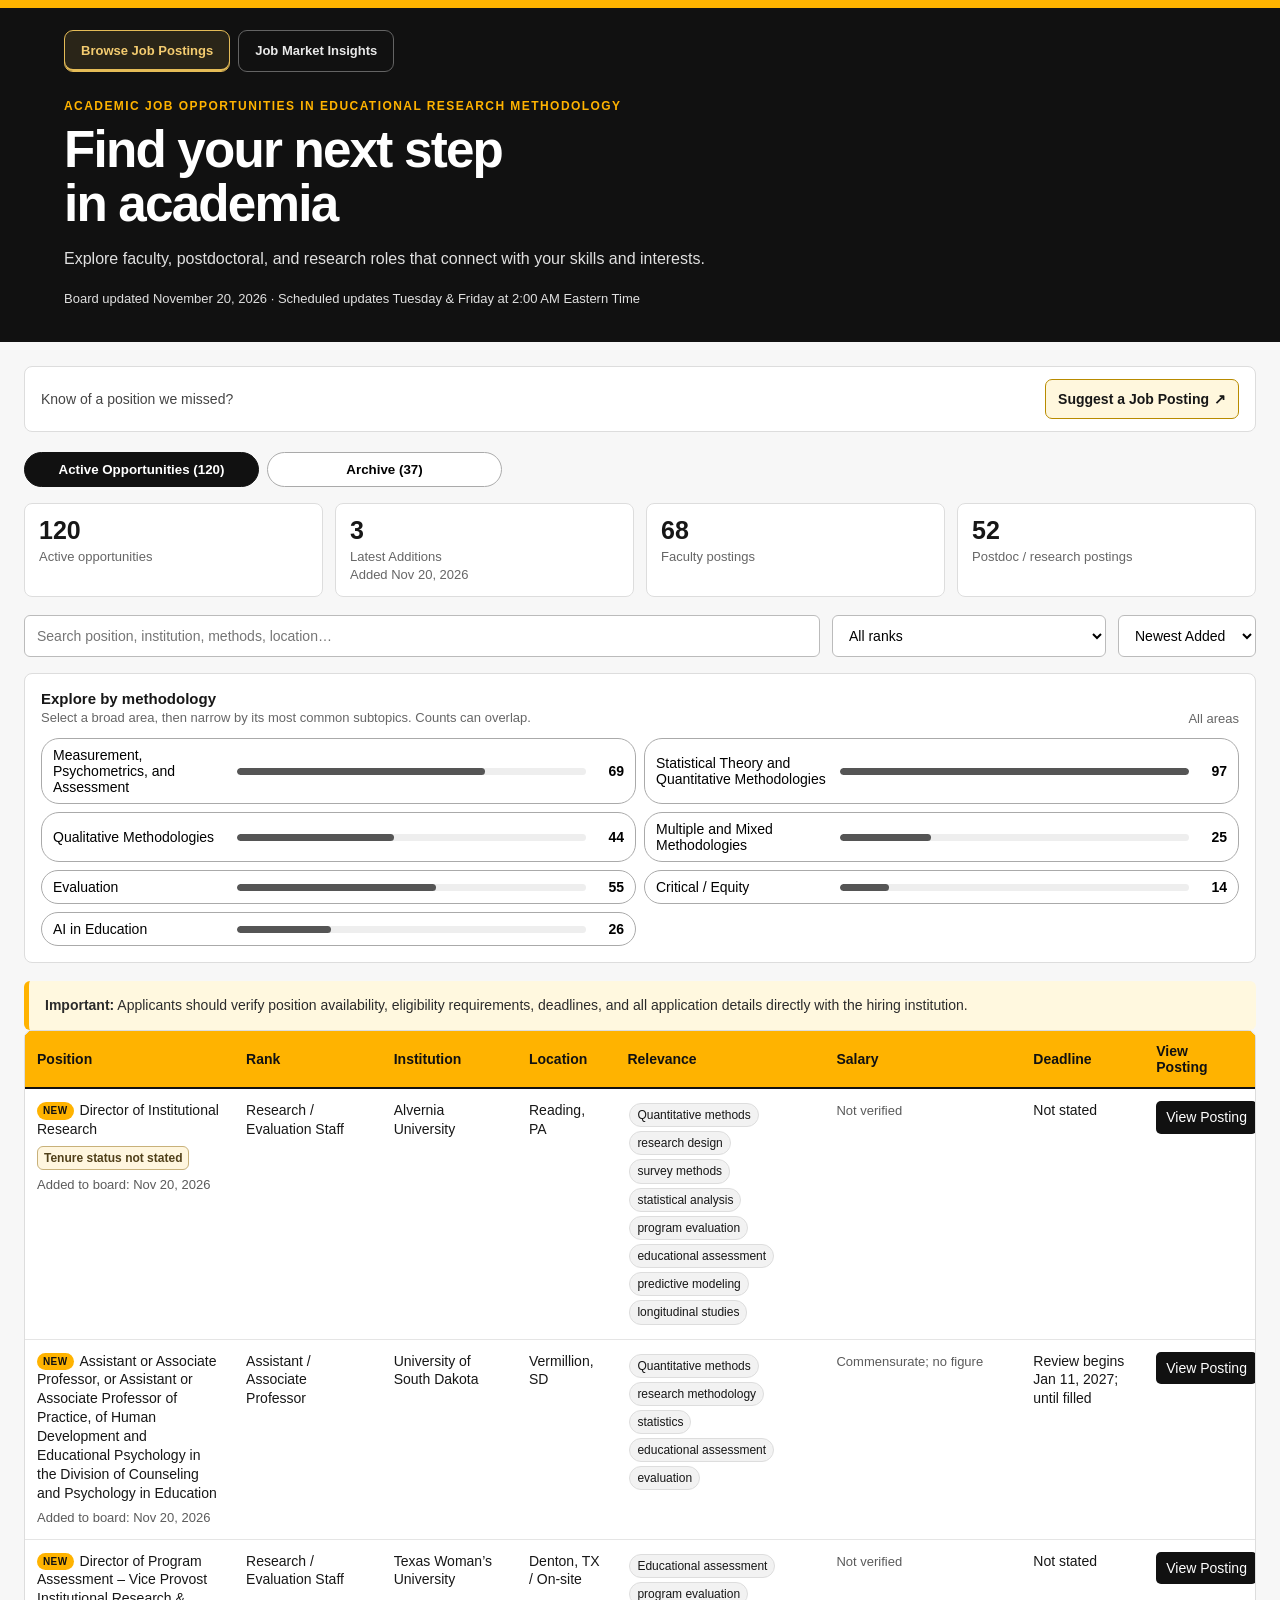
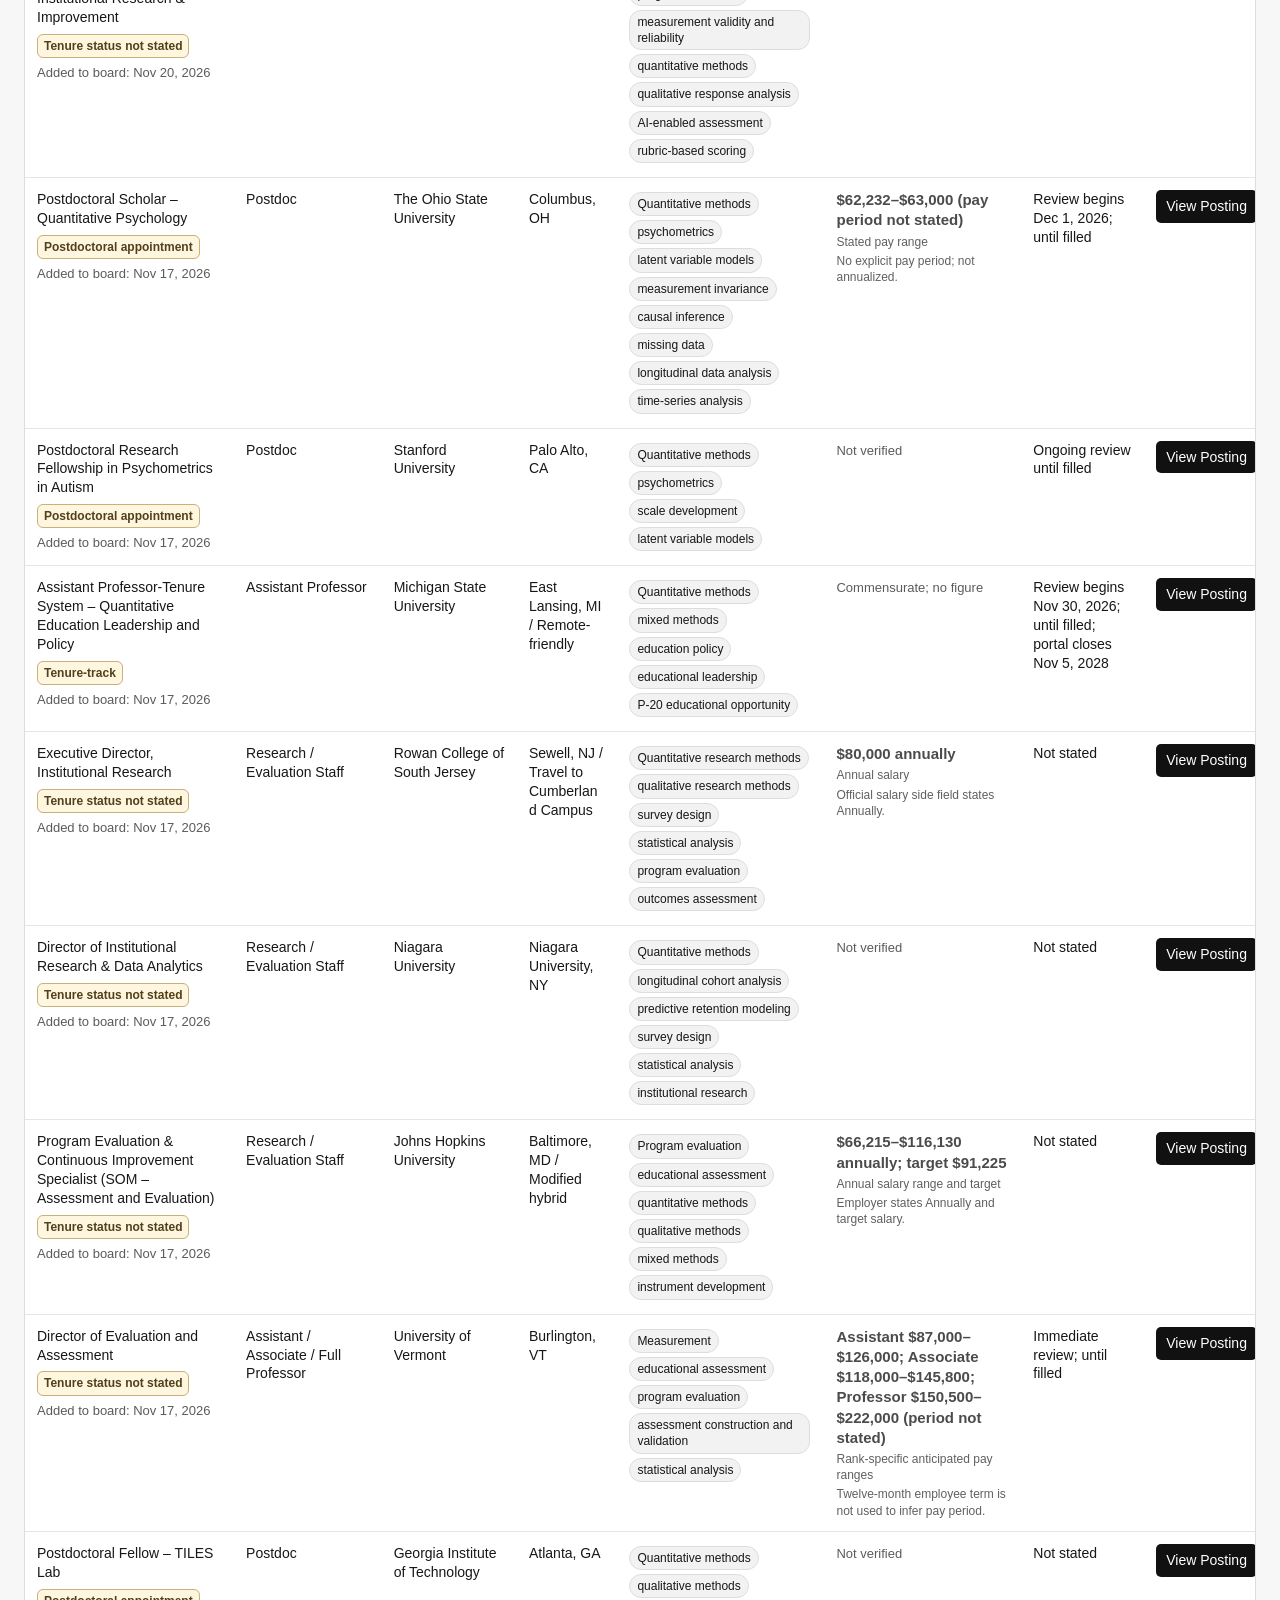
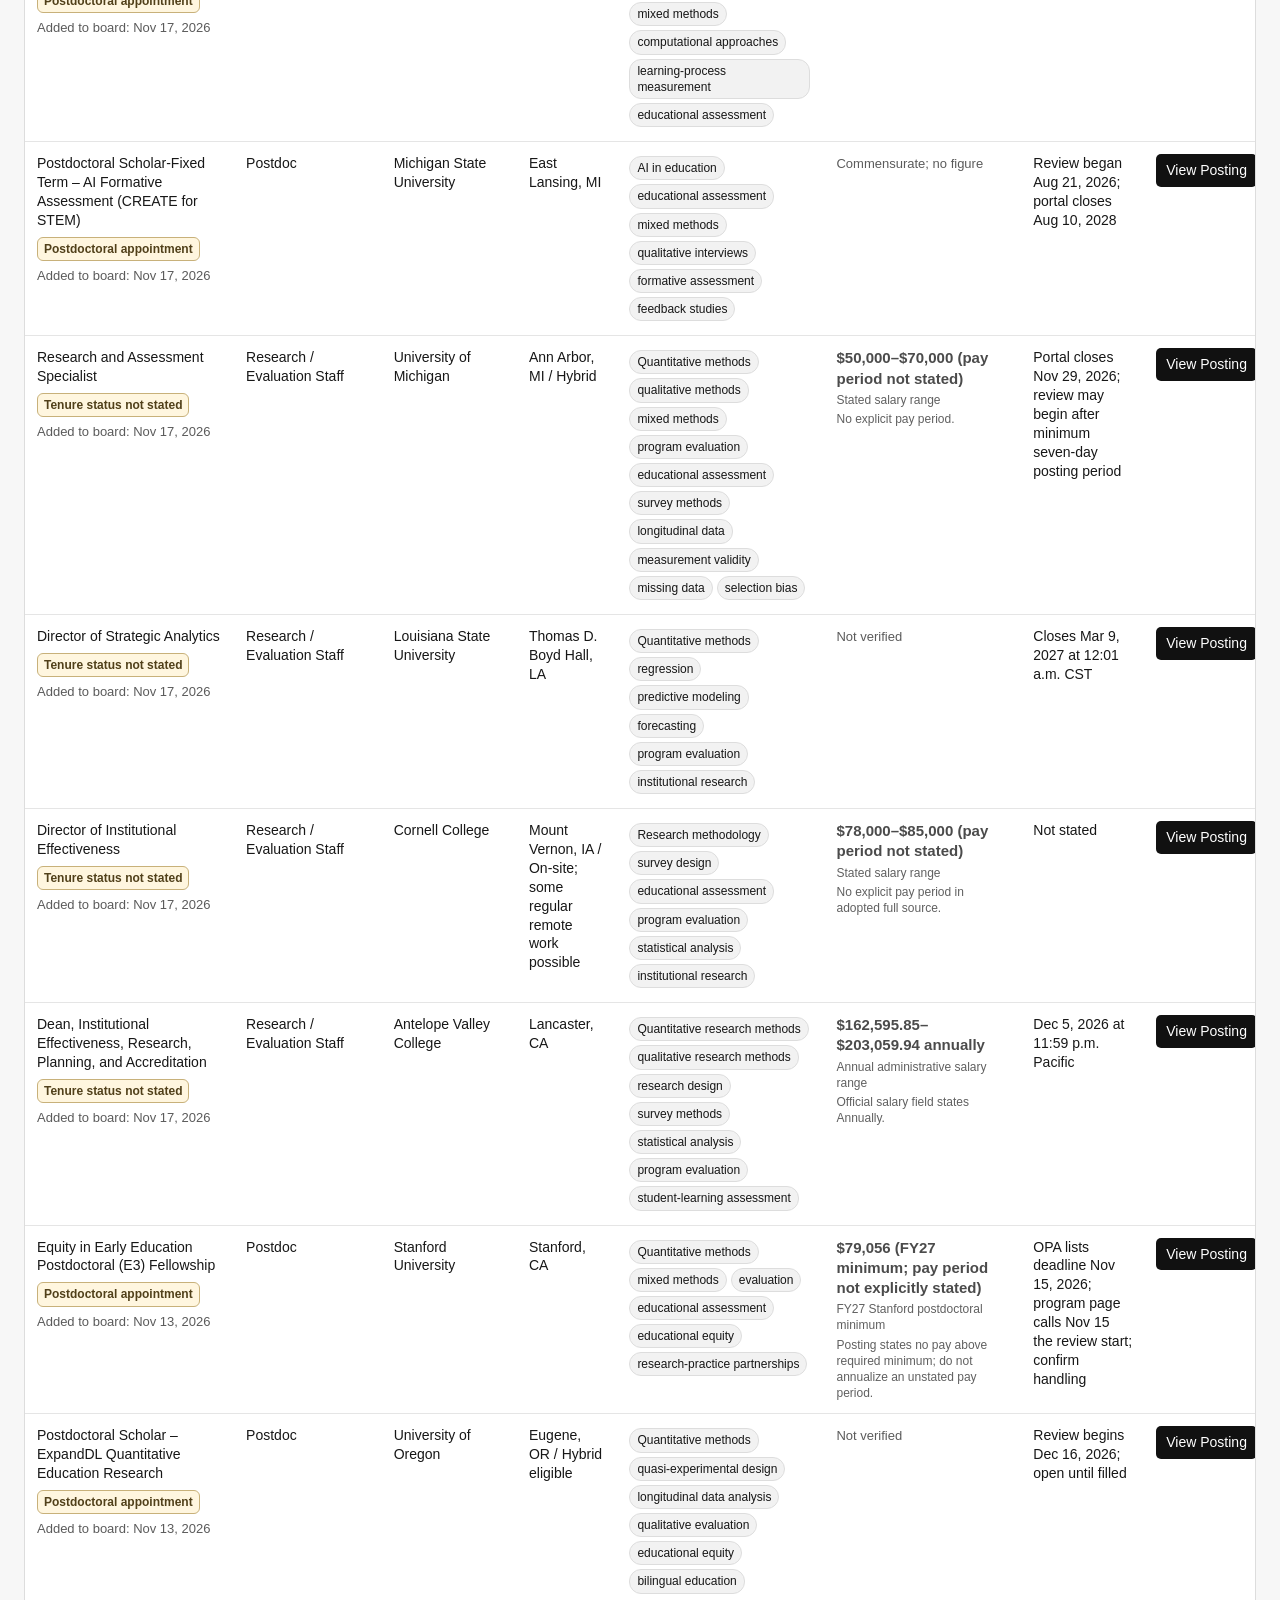
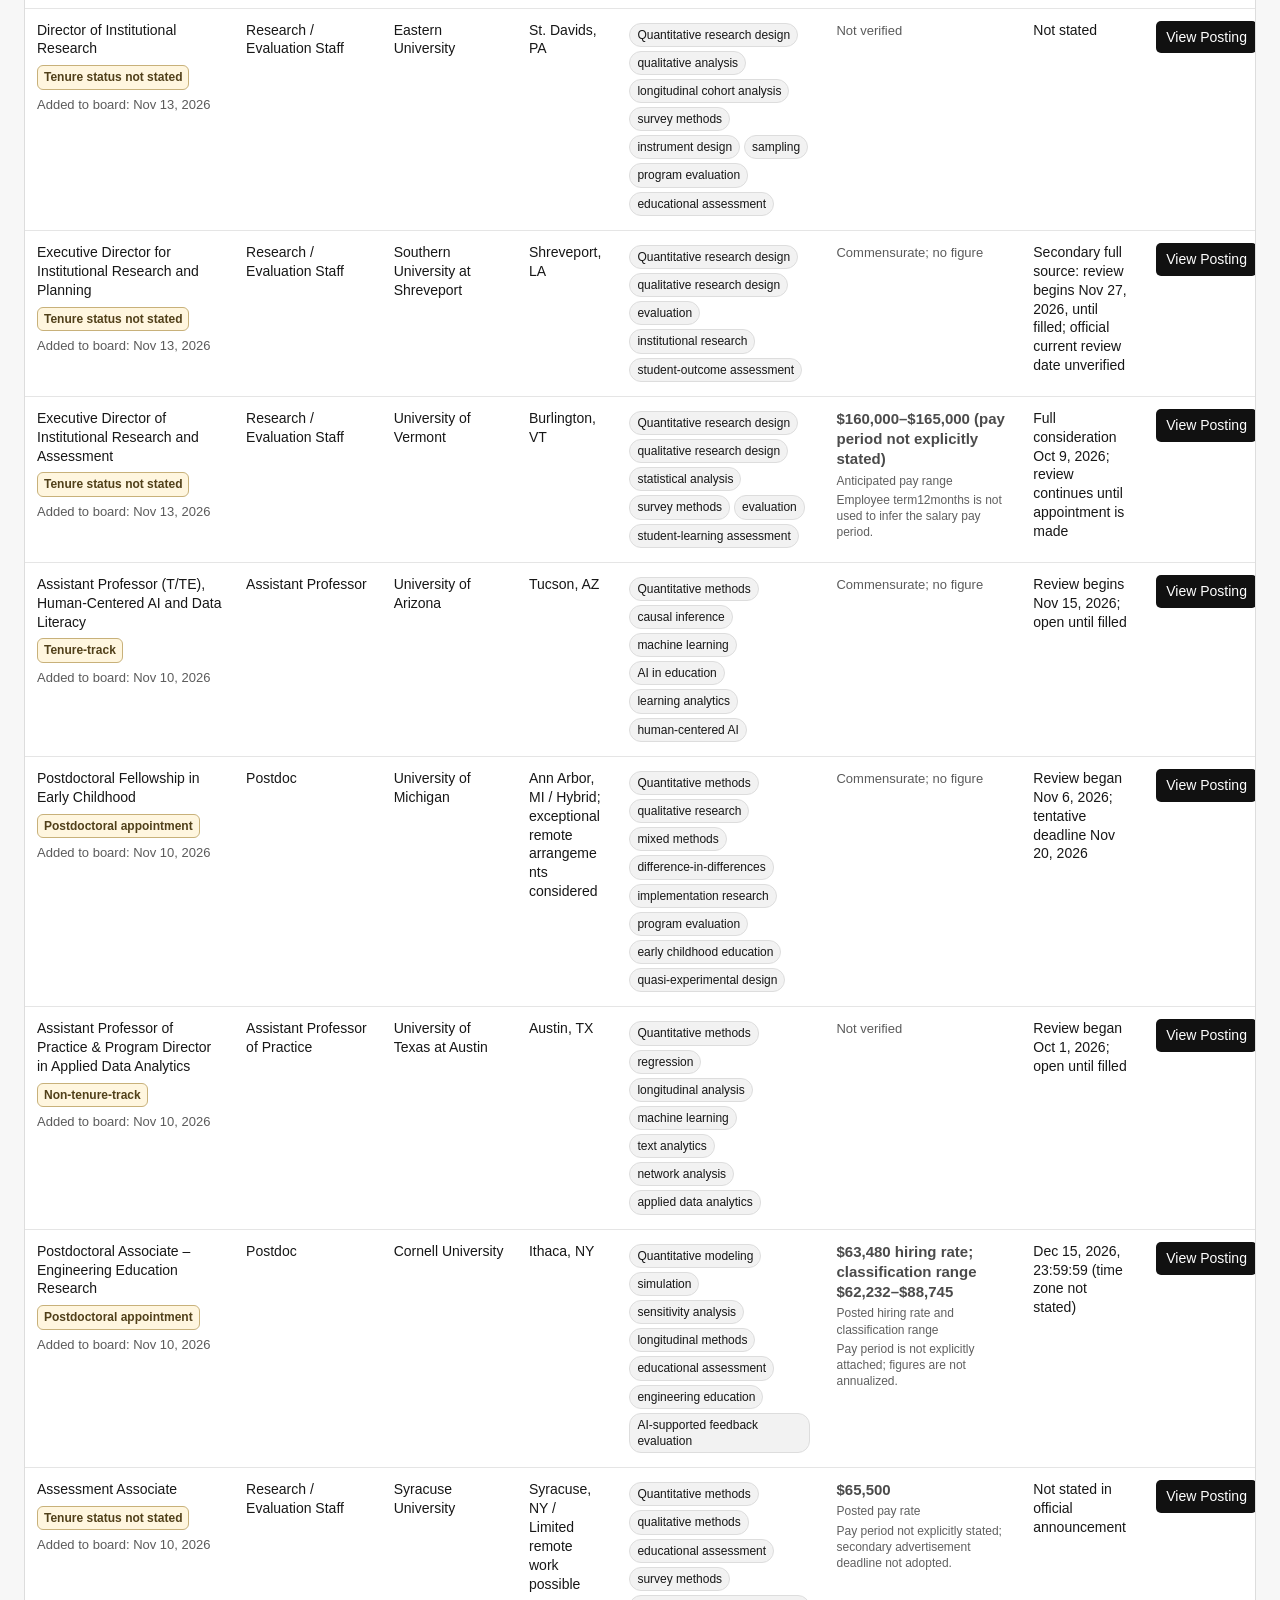
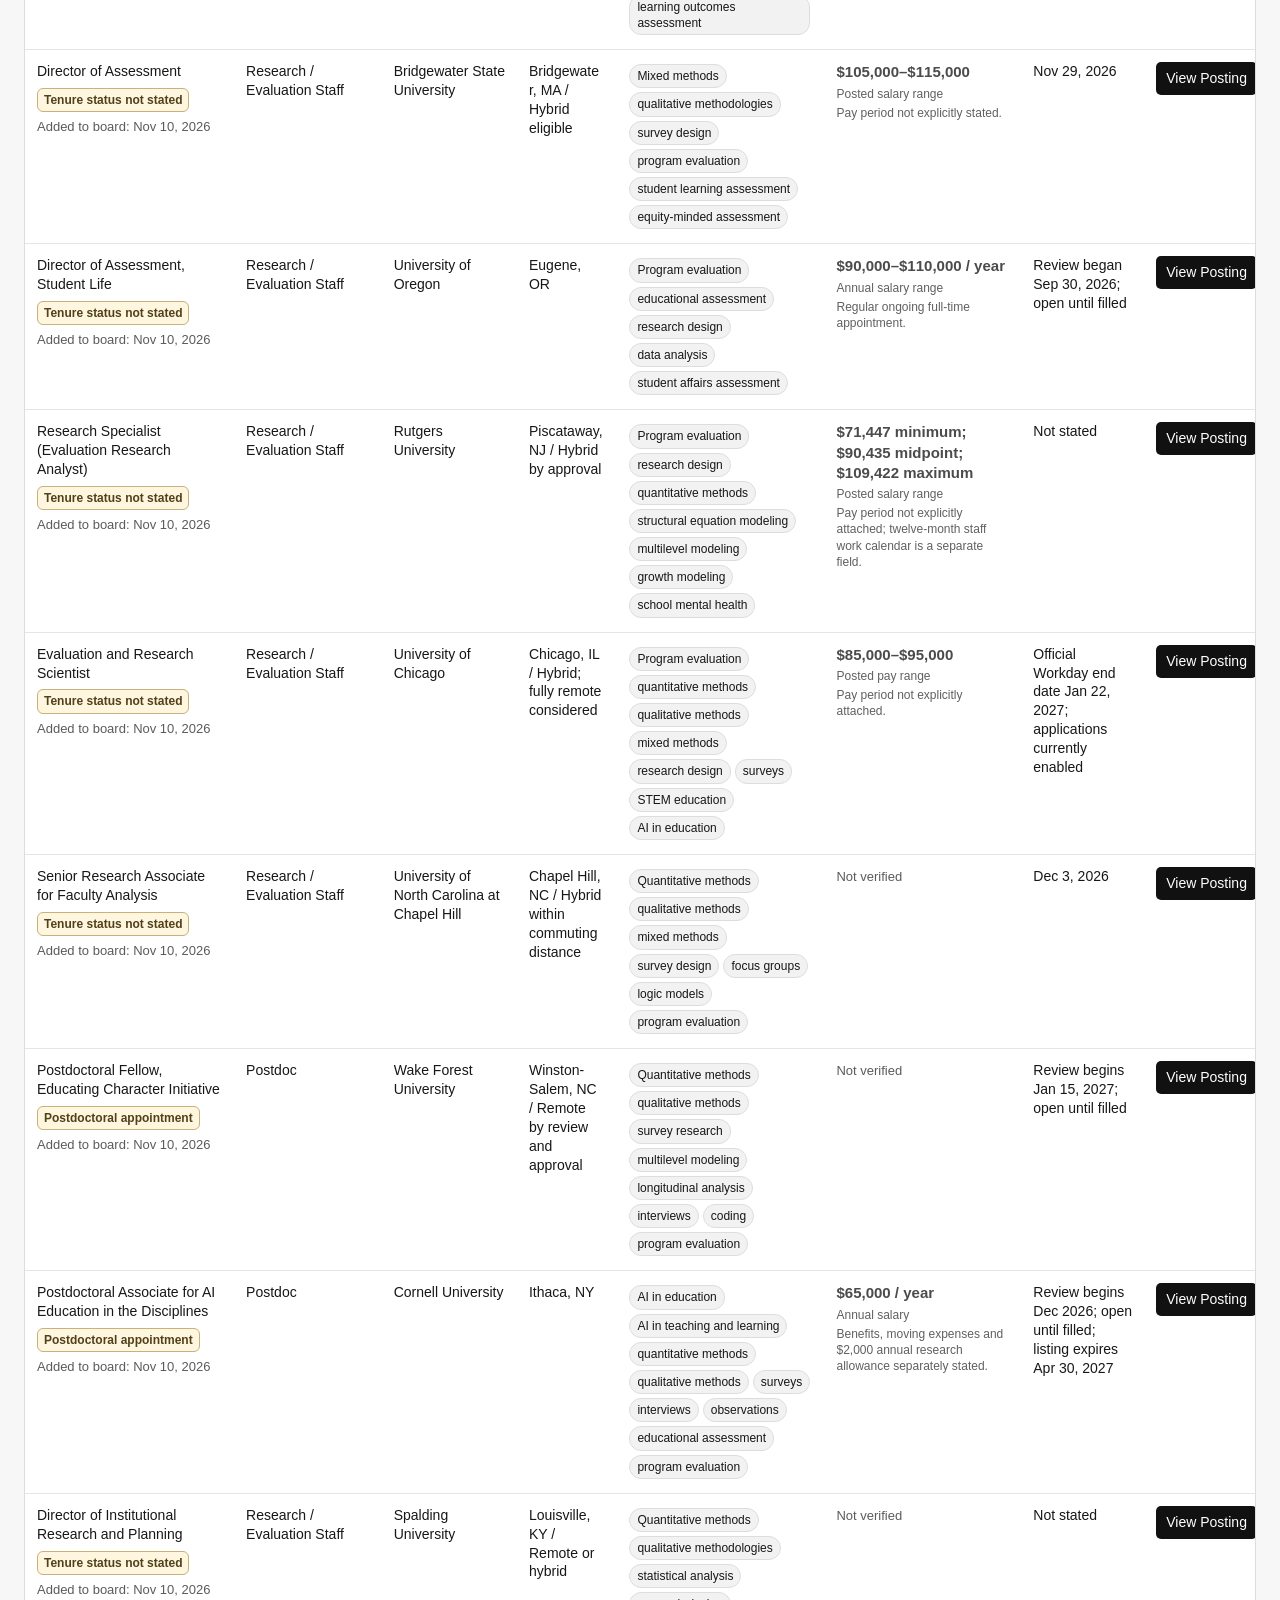
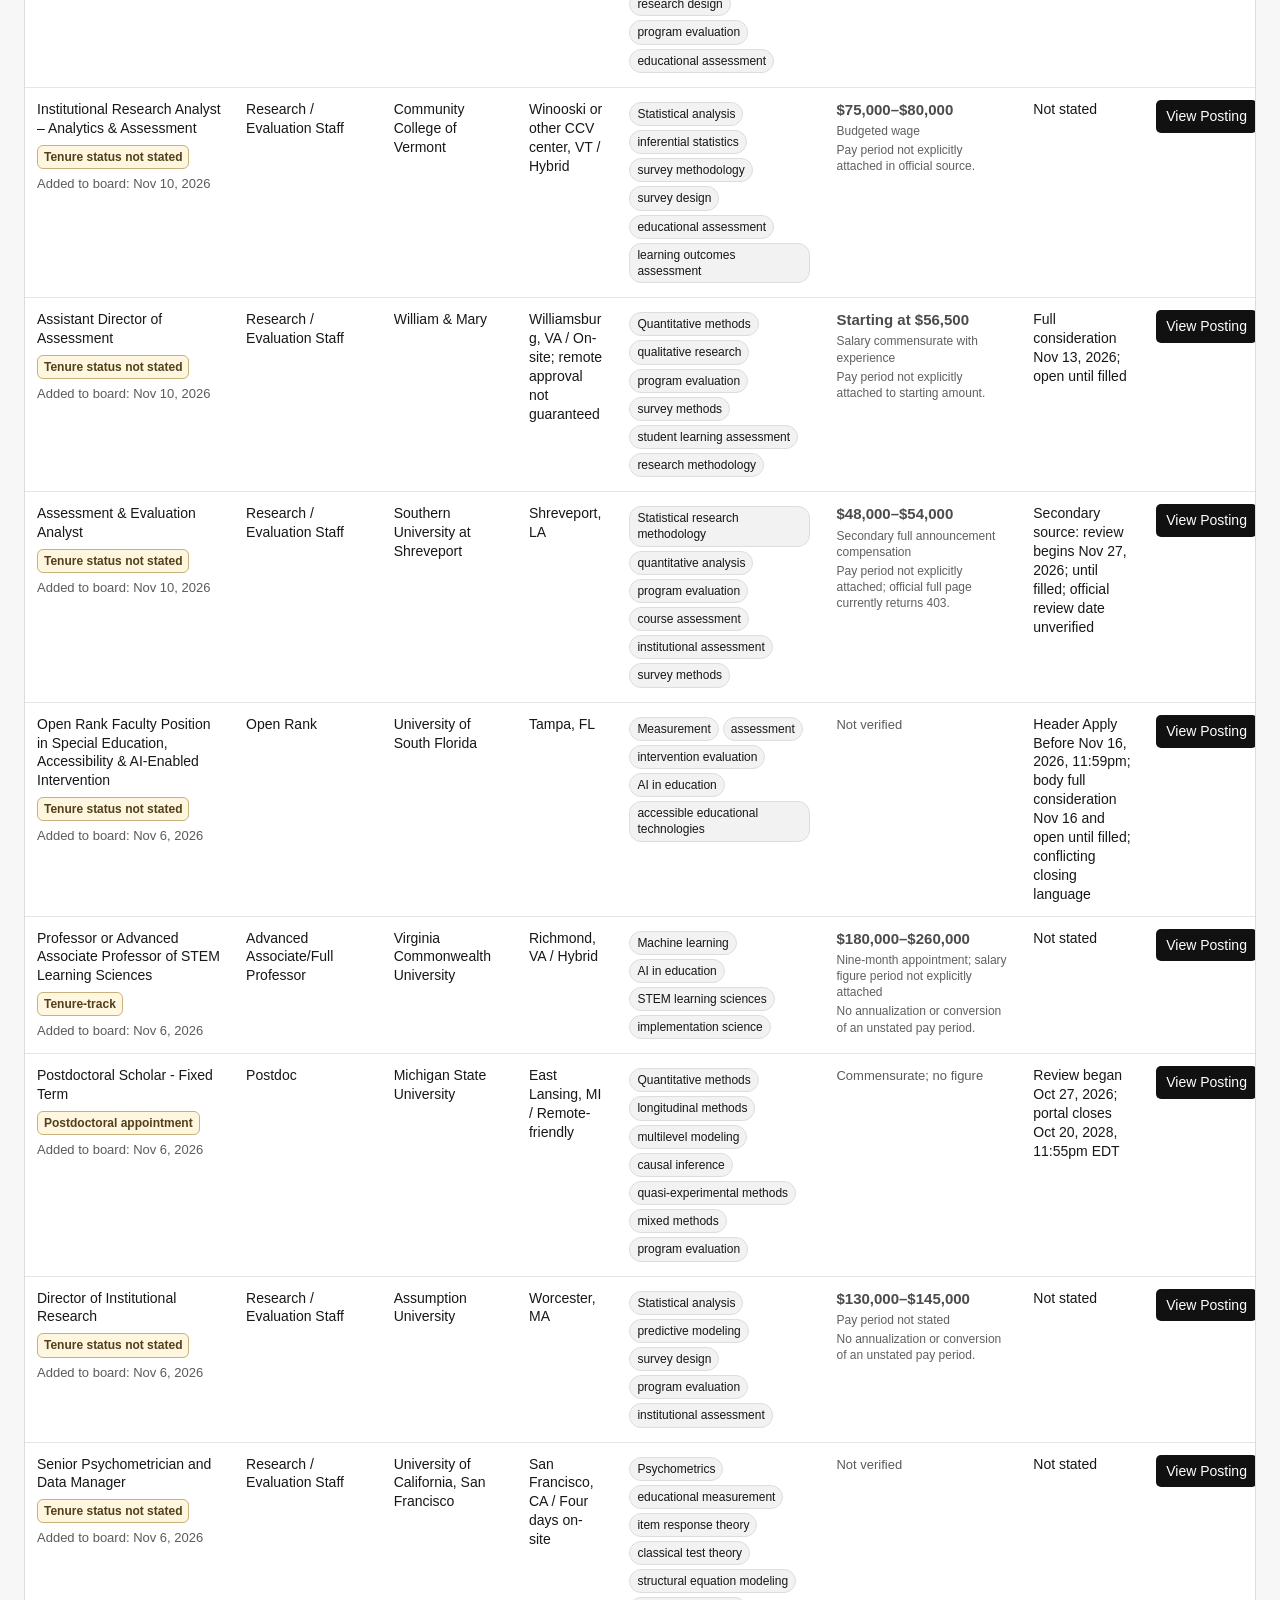
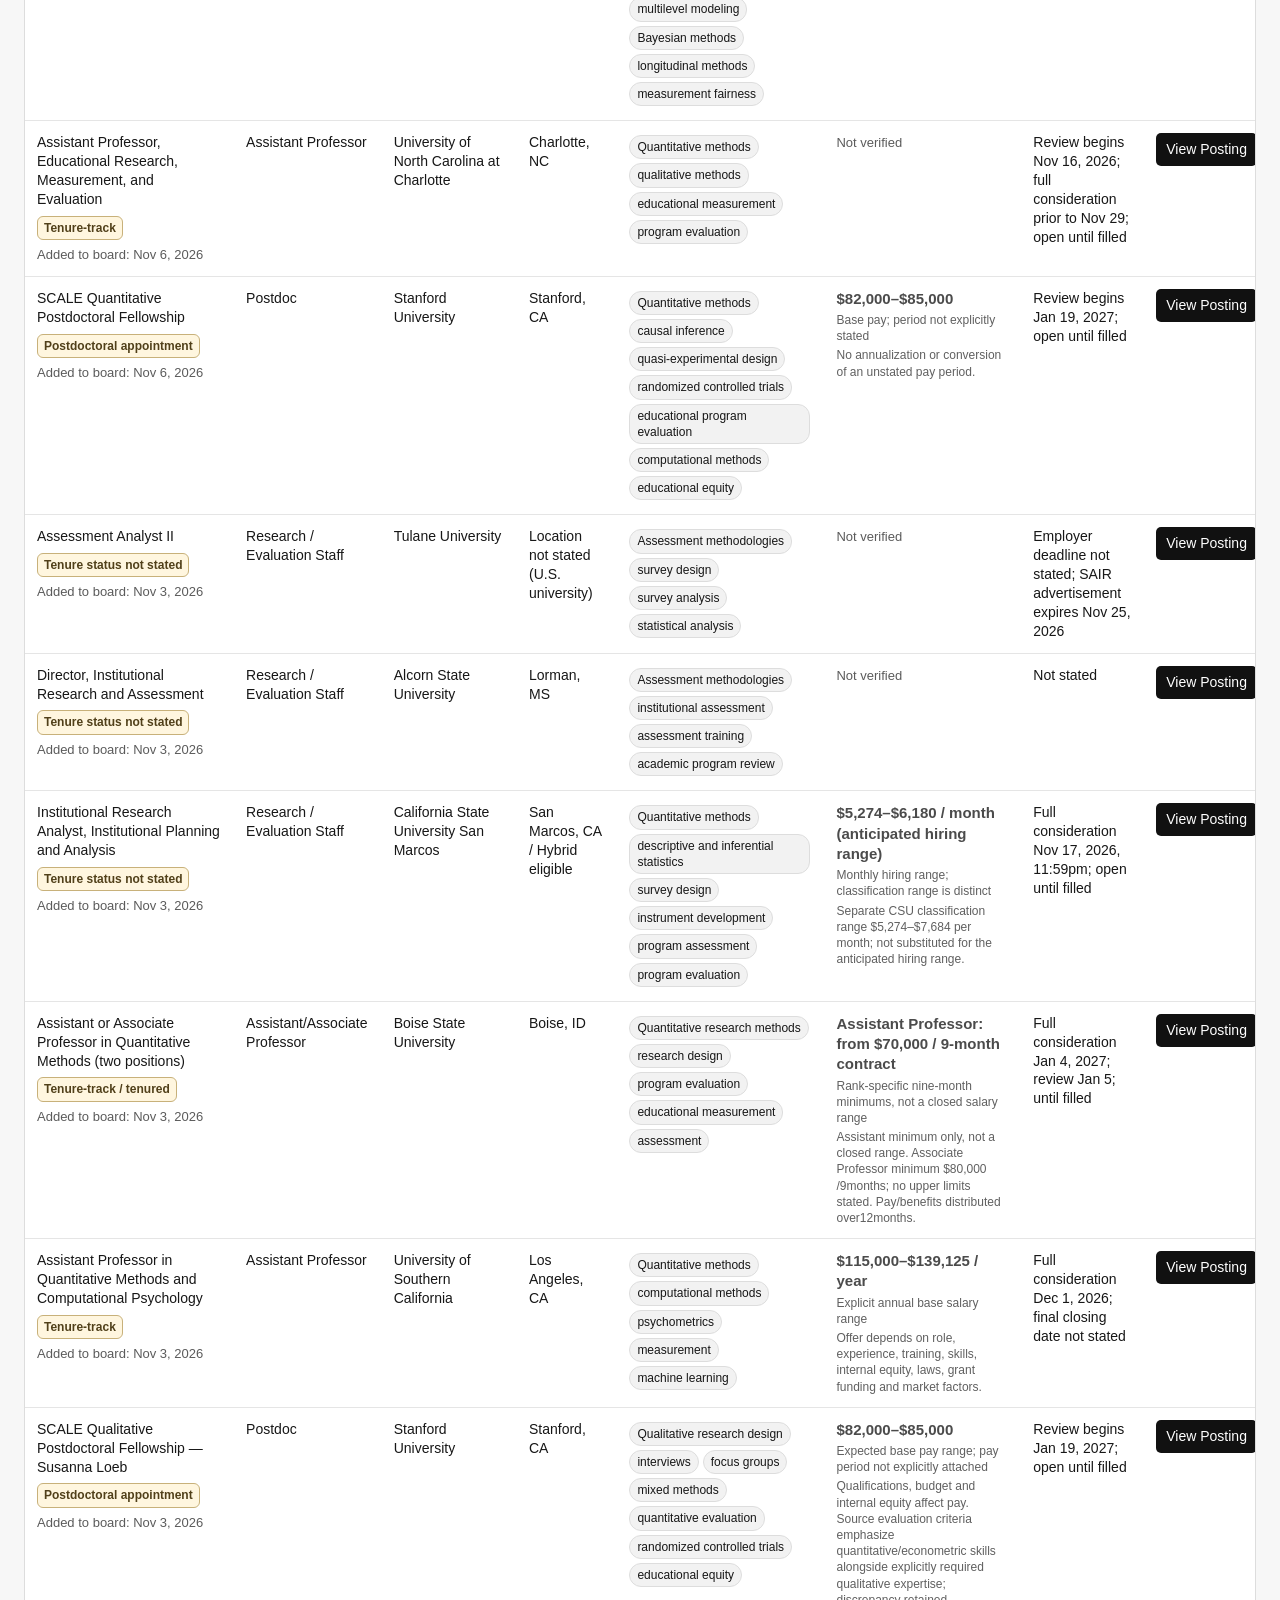
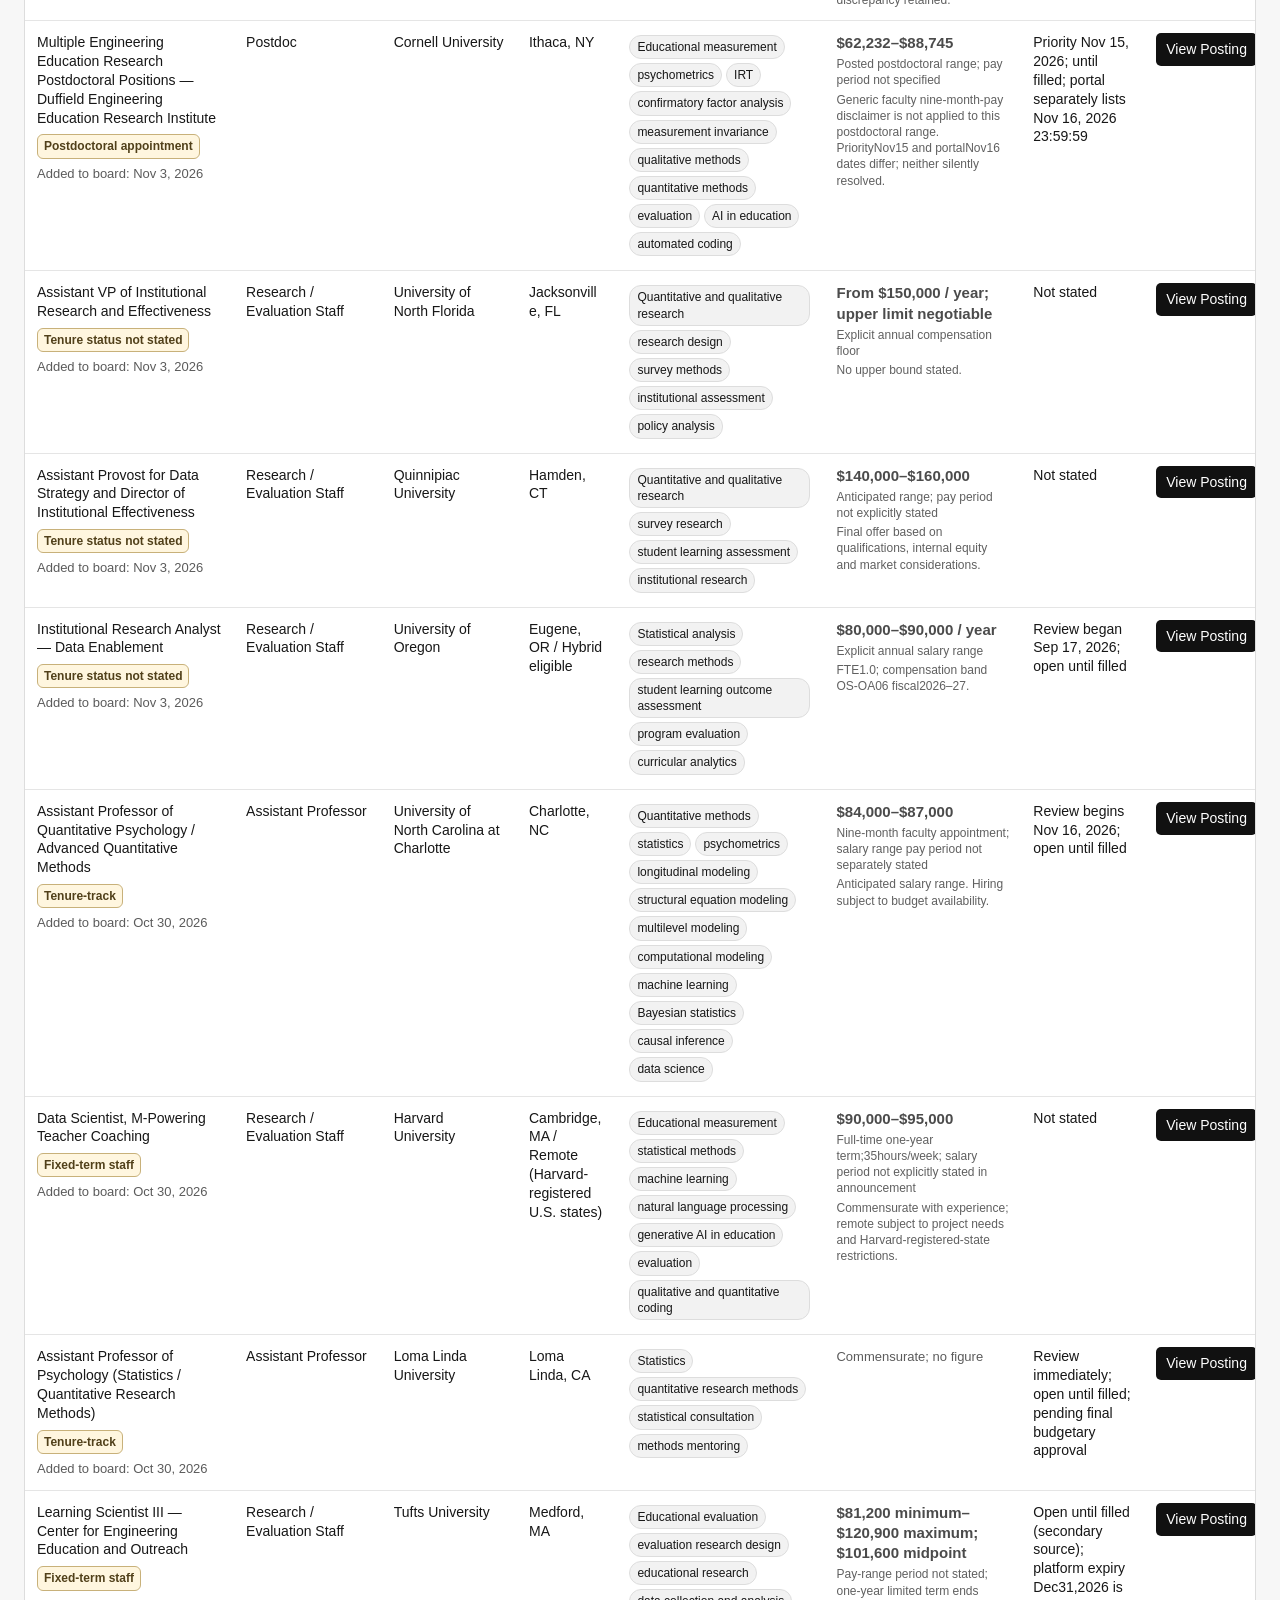
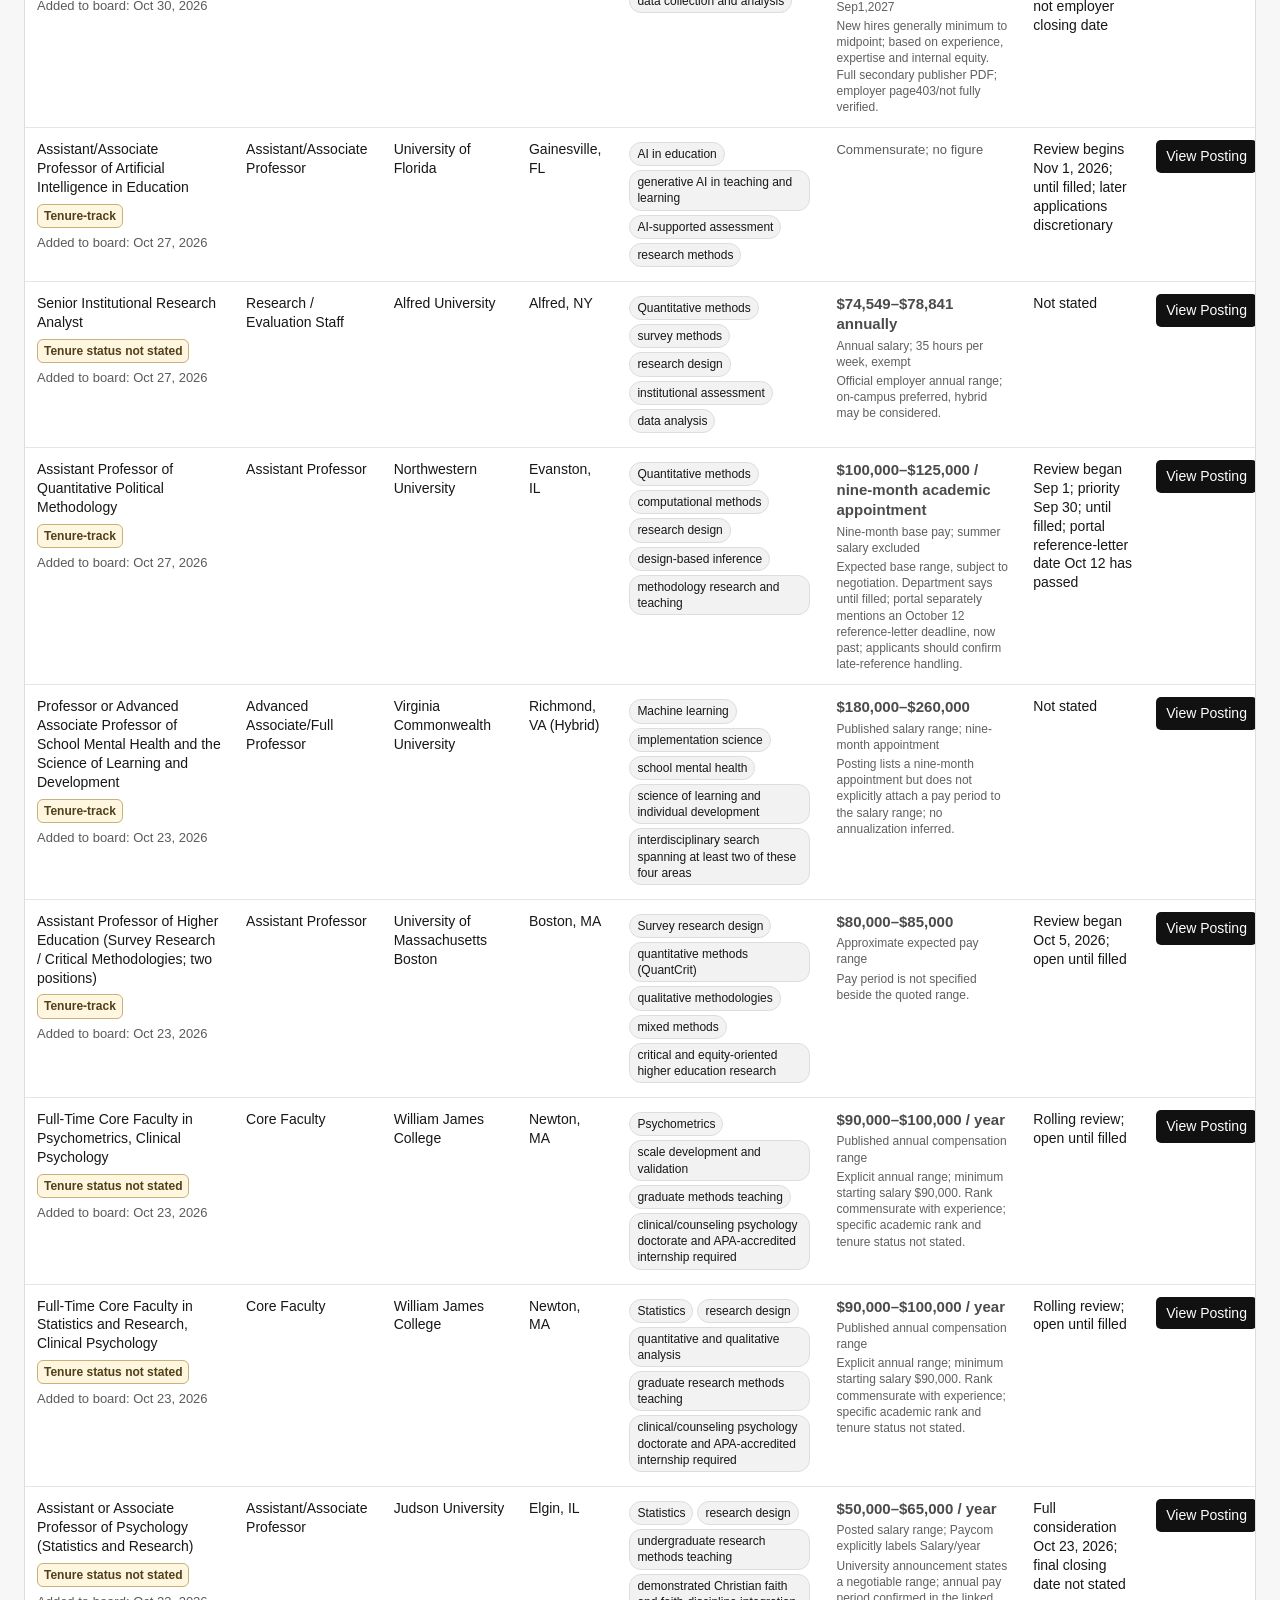
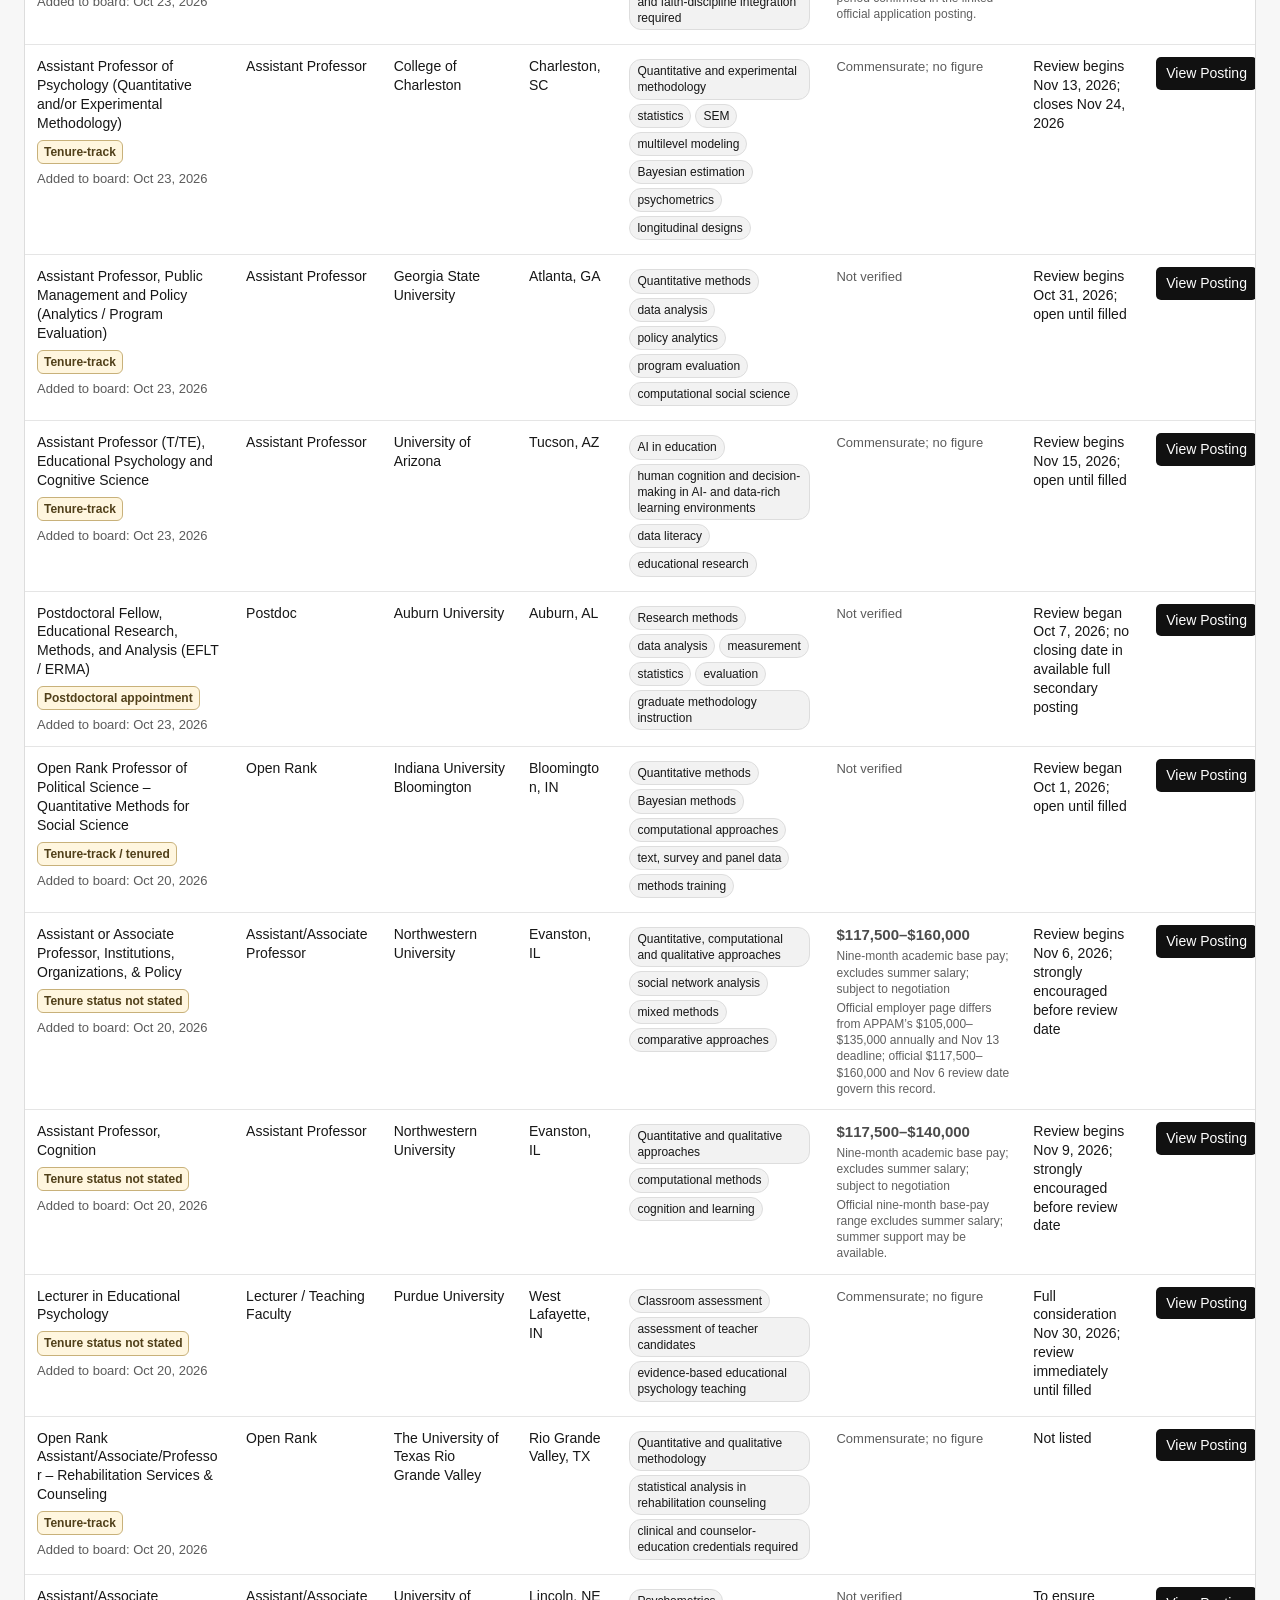
==== commit 83f21be2: "Update November 20 postings, source statuses, and synchronized collection data" ====
--- a/index.html
+++ b/index.html
@@ -27,12 +27,12 @@
 .primary-site-nav.hero-nav a:focus-visible{outline:3px solid #fff;outline-offset:3px}
 @media(max-width:560px){.primary-site-nav.hero-nav{display:grid;grid-template-columns:1fr 1fr;gap:8px;margin-bottom:24px}.primary-site-nav.hero-nav a{padding:10px 7px;min-height:44px;font-size:12px;white-space:nowrap}}
 </style></head><body>
-<header class="hero"><nav class="hero-nav primary-site-nav" aria-label="Site navigation"><a href="index.html" aria-current="page">Browse Job Postings</a><a href="insights.html">Job Market Insights</a></nav><div class="hero-eyebrow">Academic Job Opportunities in Educational Research Methodology</div><h1>Find your next step<br>in academia</h1><p>Explore faculty, postdoctoral, and research roles that connect with your skills and interests.</p><p class="asof" id="asof">Board updated November 17, 2026 · Scheduled updates Tuesday & Friday at 2:00 AM Eastern Time</p></header>
+<header class="hero"><nav class="hero-nav primary-site-nav" aria-label="Site navigation"><a href="index.html" aria-current="page">Browse Job Postings</a><a href="insights.html">Job Market Insights</a></nav><div class="hero-eyebrow">Academic Job Opportunities in Educational Research Methodology</div><h1>Find your next step<br>in academia</h1><p>Explore faculty, postdoctoral, and research roles that connect with your skills and interests.</p><p class="asof" id="asof">Board updated November 20, 2026 · Scheduled updates Tuesday & Friday at 2:00 AM Eastern Time</p></header>
 <main class="wrap" id="postings"><aside class="suggest-job" aria-label="Suggest a job posting"><span>Know of a position we missed?</span><a href="https://docs.google.com/forms/d/e/1FAIpQLSevJ-PMzYgU2aDbi0kT7EfaAevPUZllQALj64qMbINh5SLQlQ/viewform" target="_blank" rel="noopener noreferrer" aria-label="Suggest a Job Posting (opens Google Form in a new tab)">Suggest a Job Posting <span aria-hidden="true">↗</span></a></aside><div class="tabs"><button id="activeTab" class="tab active" type="button">Active Opportunities <span id="activeTabCount"></span></button><button id="archiveTab" class="tab" type="button">Archive <span id="archiveTabCount"></span></button></div><section class="summary" aria-label="Job board summary"><div class="stat"><div id="activeCount" class="stat-num">0</div><div class="stat-label">Active opportunities</div></div><div class="stat"><div id="newCount" class="stat-num">0</div><div class="stat-label">Latest Additions</div><div id="latestAdditionsDate" class="stat-date"></div></div><div class="stat"><div id="facultyCount" class="stat-num">0</div><div class="stat-label">Faculty postings</div></div><div class="stat"><div id="researchCount" class="stat-num">0</div><div class="stat-label">Postdoc / research postings</div></div></section><div class="tools"><input id="q" type="search" placeholder="Search position, institution, methods, location…"><select id="rank"><option value="">All ranks</option></select><select id="sort"><option value="newest">Newest Added</option><option value="oldest">Oldest Added</option><option value="institution">Institution A–Z</option><option value="position">Position A–Z</option></select></div><section class="method-overview"><div class="method-head"><div><strong>Explore by methodology</strong><br><span>Select a broad area, then narrow by its most common subtopics. Counts can overlap.</span></div><span id="filterState">All areas</span></div><div id="methodFilters" class="filters"></div><div id="subFilterPanel" class="subcategory-panel" hidden><p class="subcategory-title" id="subFilterTitle">Common subcategories in this area</p><div id="subFilters" class="subcategory-list"></div></div></section><div class="notice"><strong>Important:</strong> Applicants should verify position availability, eligibility requirements, deadlines, and all application details directly with the hiring institution.</div>
 <div class="tablebox"><table><thead><tr><th>Position</th><th>Rank</th><th>Institution</th><th>Location</th><th>Relevance</th><th>Salary</th><th>Deadline</th><th id="statusHead" hidden>Status</th><th>View Posting</th></tr></thead><tbody id="jobs"></tbody></table></div><details class="about"><summary>About This Job Board</summary><div class="about-content"><h3>About</h3><p>A curated list of U.S. academic and research positions—spanning faculty, postdoc, and research scientist roles—aligned with the methodological focus of VCU’s RAE program, Advanced Educational Statistics Certificate, and Centroid Lab. Designed for students, alumni, and peers seeking methodology-driven careers across academia and research.</p><h3>Search Process</h3><p>The search process uses AI-assisted, multi-pass searches across academic job boards, disciplinary sources, and official employer career pages. Results are screened for methodological relevance, duplicates, and posting status. This curated collection should not be interpreted as exhaustive.</p><h3>Search Areas</h3><p>Opportunities are organized into seven broad areas: Measurement, Psychometrics, and Assessment; Statistical Theory and Quantitative Methodologies; Qualitative Methodologies; Multiple and Mixed Methodologies; Evaluation; Critical / Equity; and AI in Education. Selecting an area reveals frequently appearing subtopics identified from each posting’s Relevance terms, such as quantitative and qualitative research design, Bayesian methods, simulation, missing data, causal inference, SEM, multilevel / HLM, longitudinal methods, and learning analytics. A posting may match more than one area or subtopic.</p><h3>Position Types</h3><p>Assistant, Associate, Full, and Open Rank faculty; research faculty; postdoctoral positions; Research Scientist, Senior/Principal Research Scientist; Methodologist; and other relevant academic or research roles.</p><h3>Archive</h3><p>Opportunities that are closed, expired, removed, or no longer verifiable are preserved in a separate searchable Archive rather than permanently deleted. Archived records retain their original First Shared date and include their last verification status.</p><h3>Update Schedule</h3><p>Deep searches are scheduled for Tuesday and Friday at 2:00 AM Eastern Time. “First Shared” is the date a position was first added to this board, not necessarily the employer’s posting date.</p><h3>Job Market Insights</h3><p>The <a href="insights.html">Job Market Insights</a> page shows locations, fields, roles, stated application materials, and pay information for current active postings, alongside academic-year summaries that include active and archived postings. Pay and application-material information may be unavailable or unreported for some postings; applicants should confirm details with the hiring institution.</p><h3>Sources</h3><p>Opportunities are drawn from publicly available career listings and employer pages. When available, links lead to the hiring institution’s original posting.</p><h3>Feedback</h3><p>Suggestions for additional job sources, search terms, position types, or other improvements are welcome. Please contact Dr. Nick Chang (<a href="mailto:changc10@vcu.edu">changc10@vcu.edu</a>).</p><h3>Disclaimer</h3><p><strong>This is an independently maintained informational resource and is not an official Virginia Commonwealth University website.</strong></p><p>Job information is summarized from publicly available sources. This site does not reproduce full job advertisements and is not affiliated with or endorsed by the hiring institutions or third-party job platforms. This job board is provided as an informational resource. Job listings are identified and curated through an AI-assisted search process and may contain errors, omissions, outdated information, or changes made by employers after an update. Inclusion of a position does not constitute endorsement by Virginia Commonwealth University, the RAE program, the Advanced Educational Statistics Certificate, CENTROID Applied Machine Learning Lab, or Nick Chang. Applicants are responsible for verifying position availability, eligibility requirements, deadlines, and all application details directly with the hiring institution.</p></div></details><div class="footer"><strong>This is an independently maintained informational resource and is not an official Virginia Commonwealth University website.</strong><br><br>View Posting links are selected using a source hierarchy: official university/employer posting first, then established academic/professional job boards, then major job platforms when a stable official link is unavailable. Links are periodically rechecked. Applicants should verify position details and deadlines with the hiring institution. Suggestions for additional sources, search terms, or position types are welcome; please contact Dr. Nick Chang at <a href="mailto:changc10@vcu.edu">changc10@vcu.edu</a>.<p>Know of a position we missed? <a href="https://docs.google.com/forms/d/e/1FAIpQLSevJ-PMzYgU2aDbi0kT7EfaAevPUZllQALj64qMbINh5SLQlQ/viewform" target="_blank" rel="noopener noreferrer" aria-label="Suggest a Job Posting (opens Google Form in a new tab)">Suggest a Job Posting <span aria-hidden="true">↗</span></a></p></div></main>
 <script>
-const archiveJobs=[["Executive Director of Institutional Effectiveness and Assessment","Research / Evaluation Staff","University of West Georgia","Carrollton, GA","Institutional research methods; statistical analysis; program evaluation; student learning outcomes assessment","Nov 3, 2026","Not stated in full secondary posting","https://careers.insidehighered.com/job/3563609/executive-director-of-institutional-effectiveness-and-assessment","Nov 17, 2026","Posting Removed"],["Assistant Professors - Industrial-Organizational Psychology, People Analytics and Workforce Solutions","Assistant Professor","Georgia Institute of Technology","Atlanta, GA","Psychometrics; people analytics; causal inference; multilevel and longitudinal modeling; machine learning; workforce assessment; organizational network analysis","Oct 16, 2026","Not listed","https://careers.insidehighered.com/job/3550894/-assistant-professors-industrial-organizational-psychology-people-analytics-and-workforce-solutions","Nov 17, 2026","Posting Removed"],["Tenure-Track Assistant Professor, Human Behavior, Research, and Policy","Assistant Professor","Boston University","Boston, MA","Quantitative methods; qualitative approaches; equity; child and family research","Oct 2, 2026","Oct 15, 2026 or until filled","https://careers.insidehighered.com/job/3551807/tenure-track-assistant-professor-in-department-of-human-behavior-research-and-policy/","Nov 17, 2026","Posting Removed"],["Assistant Research Professor - Center for Education, Identity and Social Justice (Summer Institutes)","Assistant Research Professor","University of Southern California","Los Angeles, CA","Mixed methods; quantitative analysis; qualitative analysis; educational program evaluation; educational equity; social justice; randomized controlled trials; quasi-experimental design","Nov 10, 2026","Review immediately; open until filled","https://usccareers.usc.edu/job/los-angeles/assistant-research-professor-center-for-education-identity-and-social-justice/1209/102627322592","Nov 13, 2026","Posting Removed"],["Director of Assessment and Accreditation","Research / Evaluation Staff","North Carolina A&T State University","Greensboro, NC / Primarily on-site","Quantitative analysis; survey research; educational assessment; institutional assessment; program evaluation","Nov 10, 2026","Nov 11, 2026","https://jobs.ncat.edu/postings/42013/print_preview","Nov 13, 2026","Deadline Passed"],["Assistant Research Professor - Center for Education, Identity and Social Justice","Assistant Research Professor","University of Southern California","Los Angeles, CA","Mixed methods; longitudinal methods; randomized controlled trials; quasi-experimental design; educational equity; social justice","Nov 6, 2026","Review immediately; open until filled","https://usccareers.usc.edu/job/los-angeles/assistant-research-professor-center-for-education-identity-and-social-justice/1209/102627322640","Nov 13, 2026","Posting Removed"],["Senior Institutional Research Analyst & Consultant","Research / Evaluation Staff","University of Notre Dame","South Bend, IN / Hybrid eligible","Quantitative methods; research design; regression; multivariate analysis; statistics; causal inference; machine learning; survey methods","Nov 6, 2026","Nov 12, 2026","https://jobs.smartrecruiters.com/UniversityOfNotreDame/3743990016501546-senior-institutional-research-analyst-consultant","Nov 13, 2026","Deadline Passed"],["Senior Psychometrician","Research / Evaluation Staff","Western Governors University","Salt Lake City, UT","Psychometrics; educational measurement; item analysis; reliability analysis; statistical analysis","Nov 6, 2026","Nov 9, 2026","https://wgu.wd5.myworkdayjobs.com/External/job/Salt-Lake-City-UT/Senior-Psychometrician_JR-026324","Nov 6, 2026","Deadline Passed"],["Assistant/Associate Professor of Curriculum, Educational Studies, or Educational Research","Assistant/Associate Professor","Augusta University","Augusta, GA","Educational research; research methodology; qualitative, quantitative and mixed methods; program evaluation","Oct 9, 2026","Not listed","https://careers.insidehighered.com/job/3540538/assistant-associate-professor-of-curriculum-educational-studies-or-educational-research","Nov 3, 2026","Posting Removed"],["Assistant Professor of Educational Studies (Instructional Design, Technology, and Quantitative Methods Focus)","Assistant Professor","University of Nevada, Reno","Reno, NV","Quantitative methods; educational measurement; assessment; data analytics; AI in education; instructional technology","Sep 18, 2026","Open until filled; review begins Oct 16, 2026; posting closes Oct 31, 2026","https://nshe.wd1.myworkdayjobs.com/en-US/UNR-external/job/Assistant-Professor-of-Educational-Studies--Instructional-Design--Technology--and-Quantitative-Methods-Focus-_R0153407-1","Nov 3, 2026","Posting Removed"],["Assistant Professor, Quantitative Science Program","Assistant Professor","Brown University","Providence, RI","Quantitative methods; psychometrics; longitudinal analysis; quantitative study design","Sep 25, 2026","Not listed","https://hiringcafe.com/job/assistant-professor-quantitative-science-program-brown-university-m5lax13cz2sg89ed","Oct 30, 2026","Posting Removed"],["Postdoctoral Researcher — AI-Integrated STEM Education","Postdoc","Tennessee State University","Nashville, TN","AI in education; STEM education; learning analytics; educational data mining; psychometrics; adaptive assessment","Oct 9, 2026","Oct 23, 2026","https://jobs.tnstate.edu/postings/11120","Oct 27, 2026","Deadline Passed"],["Assistant Professor – Artificial Intelligence Education","Assistant Professor","New Mexico State University","Las Cruces, NM","AI education; learning sciences; AI pedagogy","Sep 25, 2026","Oct 22, 2026, 11:55 p.m. MDT","https://careers.nmsu.edu/jobs/assistant-professor-artificial-intelligence-education-las-cruces-new-mexico-united-states","Oct 23, 2026","Deadline Passed"],["Postdoctoral Research Scientist, Applied Modeling, Measurement & Methodology Lab","Postdoc / Research Scientist","Fordham University","New York, NY","Measurement; latent variables; MLM; psychometrics; simulation; missing data","Sep 18, 2026","Not listed","https://careers.fordham.edu/postings/11864/print_preview","Oct 23, 2026","Posting Removed"],["Assistant Professor of Education, General Faculty (Curriculum & Instruction)","Assistant Professor (Teaching Track)","University of Virginia","Charlottesville, VA","Assessment; applied research methods; learning sciences; practitioner research","Oct 2, 2026","Open until filled; review begins early Oct 2026","https://careers.insidehighered.com/job/3550357/assistant-professor-of-education-general-faculty-curriculum-and-instruction-/","Oct 23, 2026","Posting Removed"],["Assistant Professor of Psychology","Assistant Professor","California Lutheran University","Thousand Oaks, CA","Statistics; quantitative methodology; research methods","Sep 29, 2026","Oct 18, 2026","https://careers.callutheran.edu/postings/13532","Oct 20, 2026","Posting Removed"],["Postdoc, Operational Psychometrics & Educational Data Science","Postdoc","Stanford University","Stanford, CA","Psychometrics; educational data science; assessment; item response theory; adaptive testing","Sep 18, 2026","Not listed","https://www.applykite.com/positions/postdoctoral-position-in-operational-psychometrics-and-educational-data-science-at-stanford-university-6p3vqzmy73","Oct 20, 2026","Posting Removed"],["Assistant Professor of Psychology (Quantitative Psychology)","Assistant Professor","San Diego State University","San Diego, CA","Quantitative psychology; ML/AI; psychometrics; SEM; multilevel models; Bayesian methods; experimental designs; network analysis (historical record; source re-verification pending)","Sep 18, 2026","Sep 18, 2026","https://careers.pageuppeople.com/873/sd/en-us/job/559042/assistant-professor-of-psychology","Sep 22, 2026","Deadline Passed"],["Postdoctoral Associate, Yale Center for Emotional Intelligence","Postdoc","Yale University","New Haven, CT","Psychometric assessment; intervention research; large-scale data analysis","Sep 18, 2026","Not listed","https://postdocs.yale.edu/posts/2026-07-08-postdoctoral-associate-the-yale-center-for-emotional-intelligence-ycei-part-of-the","Oct 2, 2026","Posting Removed"],["Research Assistant Professor, Biostatistics or Quantitative Psychology","Research Assistant Professor","University of Oklahoma Health Sciences Center","Oklahoma City, OK","Quantitative psychology; longitudinal methods; MLM; statistics","Sep 22, 2026","Open until filled","https://apply.interfolio.com/182513","Oct 20, 2026","Closed"],["Assistant Teaching Professor, Quantitative Methods-Psychology","Assistant Teaching Professor","University of California, Berkeley","Berkeley, CA","Quantitative methods; psychometrics; MLM; SEM; machine learning","Sep 18, 2026","Sep 29, 2026","https://aprecruit.berkeley.edu/JPF05480","Oct 2, 2026","Deadline Passed"],["Open Rank, Quantitative & Computational Methods (3 positions)","Open Rank","Texas A&M University","College Station, TX","Psychometrics; ML/AI; MLM; longitudinal methods; data science; network analysis","Sep 18, 2026","Priority Oct 1, 2026; applications accepted until filled","https://faculty.tamu.edu/JobDetail?JobId=190514","Oct 20, 2026","Consideration Date Passed"],["Tenure-Track Assistant/Associate Psychology Professor (School Psychology)","Assistant/Associate Professor","Millersville University of Pennsylvania","Millersville, PA","Assessment; statistics; research methods; tests and measurement; equity","Oct 2, 2026","Oct 1, 2026","https://jobs.millersville.edu/postings/15272","Oct 2, 2026","Deadline Passed"],["Faculty Position in Early Learning: Mechanisms and Interventions","Assistant/Associate Professor","Stanford University","Stanford, CA","Evaluation; implementation science; early learning interventions; equity","Oct 2, 2026","Oct 7, 2026, 11:55 p.m. Pacific","https://facultypositions.stanford.edu/jobs/faculty-position-in-early-learning-mechanisms-and-interventions-stanford-university-california-united-states","Oct 9, 2026","Deadline Passed"],["Postdoc in AI Measurement, Psychometrics, and Data Science","Postdoc","Georgetown University","Washington, DC","AI measurement; psychometrics; large-scale assessment; process data; NLP; latent regression; data science","Oct 9, 2026","Full consideration Oct 15, 2026; rolling afterward","https://www.applykite.com/positions/postdoc-in-ai-measurement-psychometrics-and-data-science-at-georgetown-university-kzh8yin04z","Nov 6, 2026","Posting Removed"],["Assistant Professor, Social and Family Dynamics","Assistant Professor","Arizona State University","Tempe, AZ","Research methodology; doctoral methods training; human development","Oct 2, 2026","Oct 9, 2026; rolling reserve pool afterward until filled","https://apply.interfolio.com/192712","Oct 20, 2026","Deadline Passed"],["Assistant/Associate Research Professor","Assistant/Associate Research Professor","Georgetown University","Remote (U.S.)","Quantitative methods; education/workforce data; equity","Sep 29, 2026","Full consideration Oct 13, 2026","https://appam.mcjobboard.net/jobs/236685","Nov 6, 2026","Posting Removed"],["Assistant Professor of Leadership and Research","Assistant Professor","Delta State University","Mississippi","Research methods teaching; educational research writing; doctoral research; dissertation advising","Oct 16, 2026","Historically open until filled; posting now expired","https://jobs.chronicle.com/job/38001675/assistant-professor-of-leadership-and-research/","Oct 20, 2026","Closed"],["Director, Buros Center for Testing; Full Professor","Full Professor / Director","University of Nebraska–Lincoln","Lincoln, NE","Psychometrics; testing; measurement; validity; reliability; assessment fairness; evaluation","Oct 16, 2026","Consideration Aug 14, 2026; open until filled","https://employment.unl.edu/postings/100424","Oct 20, 2026","Posting Removed"]];
-const jobs=[["Postdoctoral Scholar – Quantitative Psychology","Postdoc","The Ohio State University","Columbus, OH","Quantitative methods; psychometrics; latent variable models; measurement invariance; causal inference; missing data; longitudinal data analysis; time-series analysis","Nov 17, 2026","Review begins Dec 1, 2026; until filled","https://osu.wd1.myworkdayjobs.com/OSUCareers/job/Columbus-Campus/Post-Doctoral-Scholar_R162266-1"],["Postdoctoral Research Fellowship in Psychometrics in Autism","Postdoc","Stanford University","Palo Alto, CA","Quantitative methods; psychometrics; scale development; latent variable models","Nov 17, 2026","Ongoing review until filled","https://med.stanford.edu/content/dam/sm/autism/documents/Postdoctoral%20Research%20Fellowship%20in%20Autism%20ad.pdf"],["Assistant Professor-Tenure System – Quantitative Education Leadership and Policy","Assistant Professor","Michigan State University","East Lansing, MI / Remote-friendly","Quantitative methods; mixed methods; education policy; educational leadership; P-20 educational opportunity","Nov 17, 2026","Review begins Nov 30, 2026; until filled; portal closes Nov 5, 2028","https://careers.msu.edu/jobs/assistant-professor-tenure-system-east-lansing-michigan-united-states-7057ad4c-7366-4c54-83af-d700b8652ef5"],["Executive Director, Institutional Research","Research / Evaluation Staff","Rowan College of South Jersey","Sewell, NJ / Travel to Cumberland Campus","Quantitative research methods; qualitative research methods; survey design; statistical analysis; program evaluation; outcomes assessment","Nov 17, 2026","Not stated","https://www.schooljobs.com/jobs/5537495-0/executive-director-institutional-research"],["Director of Institutional Research & Data Analytics","Research / Evaluation Staff","Niagara University","Niagara University, NY","Quantitative methods; longitudinal cohort analysis; predictive retention modeling; survey design; statistical analysis; institutional research","Nov 17, 2026","Not stated","https://www.theladders.com/job/director-of-institutional-research-data-analytics-niagara-university-niagara-university-ny_89683832?source=similar"],["Program Evaluation & Continuous Improvement Specialist (SOM – Assessment and Evaluation)","Research / Evaluation Staff","Johns Hopkins University","Baltimore, MD / Modified hybrid","Program evaluation; educational assessment; quantitative methods; qualitative methods; mixed methods; instrument development","Nov 17, 2026","Not stated","https://hiring.jhu.edu/careers/job/1133916770032?domain=jhu.edu&hl=en"],["Director of Evaluation and Assessment","Assistant / Associate / Full Professor","University of Vermont","Burlington, VT","Measurement; educational assessment; program evaluation; assessment construction and validation; statistical analysis","Nov 17, 2026","Immediate review; until filled","https://www.uvmjobs.com/postings/88962/print_preview"],["Postdoctoral Fellow – TILES Lab","Postdoc","Georgia Institute of Technology","Atlanta, GA","Quantitative methods; qualitative methods; mixed methods; computational approaches; learning-process measurement; educational assessment","Nov 17, 2026","Not stated","https://careers.insidehighered.com/job/3570001/postdoctoral-fellow/"],["Postdoctoral Scholar-Fixed Term – AI Formative Assessment (CREATE for STEM)","Postdoc","Michigan State University","East Lansing, MI","AI in education; educational assessment; mixed methods; qualitative interviews; formative assessment; feedback studies","Nov 17, 2026","Review began Aug 21, 2026; portal closes Aug 10, 2028","https://careers.msu.edu/jobs/postdoctoral-scholar-fixed-term-east-lansing-michigan-united-states-e4d90b39-b467-4a18-aee3-aad3d14f6cba"],["Research and Assessment Specialist","Research / Evaluation Staff","University of Michigan","Ann Arbor, MI / Hybrid","Quantitative methods; qualitative methods; mixed methods; program evaluation; educational assessment; survey methods; longitudinal data; measurement validity; missing data; selection bias","Nov 17, 2026","Portal closes Nov 29, 2026; review may begin after minimum seven-day posting period","https://careers.umich.edu/job_detail/285583/research-and-assessment-specialist"],["Director of Strategic Analytics","Research / Evaluation Staff","Louisiana State University","Thomas D. Boyd Hall, LA","Quantitative methods; regression; predictive modeling; forecasting; program evaluation; institutional research","Nov 17, 2026","Closes Mar 9, 2027 at 12:01 a.m. CST","https://www.edtech.com/jobs/director-of-strategic-analytics-5268"],["Director of Institutional Effectiveness","Research / Evaluation Staff","Cornell College","Mount Vernon, IA / On-site; some regular remote work possible","Research methodology; survey design; educational assessment; program evaluation; statistical analysis; institutional research","Nov 17, 2026","Not stated","https://jobs.chronicle.com/job/37708712/director-of-institutional-effectiveness/"],["Dean, Institutional Effectiveness, Research, Planning, and Accreditation","Research / Evaluation Staff","Antelope Valley College","Lancaster, CA","Quantitative research methods; qualitative research methods; research design; survey methods; statistical analysis; program evaluation; student-learning assessment","Nov 17, 2026","Dec 5, 2026 at 11:59 p.m. Pacific","https://www.governmentjobs.com/jobs/5525097-0/dean-institutional-effectiveness-research-planning-and-accreditation"],["Equity in Early Education Postdoctoral (E3) Fellowship","Postdoc","Stanford University","Stanford, CA","Quantitative methods; mixed methods; evaluation; educational assessment; educational equity; research-practice partnerships","Nov 13, 2026","OPA lists deadline Nov 15, 2026; program page calls Nov 15 the review start; confirm handling","https://postdocs.stanford.edu/prospective/opportunities/open-postdoctoral-position-faculty-mentor-jelena-obradovic"],["Postdoctoral Scholar – ExpandDL Quantitative Education Research","Postdoc","University of Oregon","Eugene, OR / Hybrid eligible","Quantitative methods; quasi-experimental design; longitudinal data analysis; qualitative evaluation; educational equity; bilingual education","Nov 13, 2026","Review begins Dec 16, 2026; open until filled","https://careers.uoregon.edu/cw/en-us/job/537112/postdoctoral-scholar"],["Director of Institutional Research","Research / Evaluation Staff","Eastern University","St. Davids, PA","Quantitative research design; qualitative analysis; longitudinal cohort analysis; survey methods; instrument design; sampling; program evaluation; educational assessment","Nov 13, 2026","Not stated","https://www.schooljobs.com/careers/easternpa/jobs/5542630/director-of-institutional-research"],["Executive Director for Institutional Research and Planning","Research / Evaluation Staff","Southern University at Shreveport","Shreveport, LA","Quantitative research design; qualitative research design; evaluation; institutional research; student-outcome assessment","Nov 13, 2026","Secondary full source: review begins Nov 27, 2026, until filled; official current review date unverified","https://careers.insidehighered.com/job/3475480/executive-director-for-institutional-research-and-planning/"],["Executive Director of Institutional Research and Assessment","Research / Evaluation Staff","University of Vermont","Burlington, VT","Quantitative research design; qualitative research design; statistical analysis; survey methods; evaluation; student-learning assessment","Nov 13, 2026","Full consideration Oct 9, 2026; review continues until appointment is made","https://www.uvmjobs.com/postings/88258/print_preview"],["Assistant Professor (T/TE), Human-Centered AI and Data Literacy","Assistant Professor","University of Arizona","Tucson, AZ","Quantitative methods; causal inference; machine learning; AI in education; learning analytics; human-centered AI","Nov 10, 2026","Review begins Nov 15, 2026; open until filled","https://arizona.csod.com/ux/ats/careersite/4/home/requisition/27551?c=arizona&sq=assistant%20professor"],["Postdoctoral Fellowship in Early Childhood","Postdoc","University of Michigan","Ann Arbor, MI / Hybrid; exceptional remote arrangements considered","Quantitative methods; qualitative research; mixed methods; difference-in-differences; implementation research; program evaluation; early childhood education; quasi-experimental design","Nov 10, 2026","Review began Nov 6, 2026; tentative deadline Nov 20, 2026","https://edpolicy.umich.edu/what-we-do/join-our-team"],["Assistant Professor of Practice & Program Director in Applied Data Analytics","Assistant Professor of Practice","University of Texas at Austin","Austin, TX","Quantitative methods; regression; longitudinal analysis; machine learning; text analytics; network analysis; applied data analytics","Nov 10, 2026","Review began Oct 1, 2026; open until filled","https://faculty.utexas.edu/career/190886"],["Postdoctoral Associate – Engineering Education Research","Postdoc","Cornell University","Ithaca, NY","Quantitative modeling; simulation; sensitivity analysis; longitudinal methods; educational assessment; engineering education; AI-supported feedback evaluation","Nov 10, 2026","Dec 15, 2026, 23:59:59 (time zone not stated)","https://academicjobsonline.org/ajo/jobs/33097"],["Assessment Associate","Research / Evaluation Staff","Syracuse University","Syracuse, NY / Limited remote work possible","Quantitative methods; qualitative methods; educational assessment; survey methods; learning outcomes assessment","Nov 10, 2026","Not stated in official announcement","https://www.sujobopps.com/postings/114903/print_preview"],["Director of Assessment","Research / Evaluation Staff","Bridgewater State University","Bridgewater, MA / Hybrid eligible","Mixed methods; qualitative methodologies; survey design; program evaluation; student learning assessment; equity-minded assessment","Nov 10, 2026","Nov 29, 2026","https://jobs.bridgew.edu/postings/34022/print_preview"],["Assessment Analyst","Research / Evaluation Staff","University of Massachusetts Boston","Boston, MA","Quantitative methods; qualitative methods; educational assessment; institutional effectiveness; policy evaluation; learning outcomes","Nov 10, 2026","Nov 19, 2026 (Eastern Standard Time)","https://employmentopportunities.umb.edu/boston/en-us/job/530310/assessment-analyst"],["Director of Assessment, Student Life","Research / Evaluation Staff","University of Oregon","Eugene, OR","Program evaluation; educational assessment; research design; data analysis; student affairs assessment","Nov 10, 2026","Review began Sep 30, 2026; open until filled","https://careers.uoregon.edu/en-us/job/537018"],["Research Specialist (Evaluation Research Analyst)","Research / Evaluation Staff","Rutgers University","Piscataway, NJ / Hybrid by approval","Program evaluation; research design; quantitative methods; structural equation modeling; multilevel modeling; growth modeling; school mental health","Nov 10, 2026","Not stated","https://jobs.rutgers.edu/postings/283231/print_preview"],["Evaluation and Research Scientist","Research / Evaluation Staff","University of Chicago","Chicago, IL / Hybrid; fully remote considered","Program evaluation; quantitative methods; qualitative methods; mixed methods; research design; surveys; STEM education; AI in education","Nov 10, 2026","Official Workday end date Jan 22, 2027; applications currently enabled","https://uchicago.wd5.myworkdayjobs.com/External/job/Chicago-IL/Evaluation-and-Research-Scientist_JR34533"],["Senior Research Associate for Faculty Analysis","Research / Evaluation Staff","University of North Carolina at Chapel Hill","Chapel Hill, NC / Hybrid within commuting distance","Quantitative methods; qualitative methods; mixed methods; survey design; focus groups; logic models; program evaluation","Nov 10, 2026","Dec 3, 2026","https://unc.peopleadmin.com/postings/328167/print_preview"],["Postdoctoral Fellow, Educating Character Initiative","Postdoc","Wake Forest University","Winston-Salem, NC / Remote by review and approval","Quantitative methods; qualitative methods; survey research; multilevel modeling; longitudinal analysis; interviews; coding; program evaluation","Nov 10, 2026","Review begins Jan 15, 2027; open until filled","https://wfu.wd1.myworkdayjobs.com/Staff_Career_Website_live/job/Winston-Salem-NC/Postdoctoral-Fellow--Educating-Character-Initiative_R0009223"],["Postdoctoral Associate for AI Education in the Disciplines","Postdoc","Cornell University","Ithaca, NY","AI in education; AI in teaching and learning; quantitative methods; qualitative methods; surveys; interviews; observations; educational assessment; program evaluation","Nov 10, 2026","Review begins Dec 2026; open until filled; listing expires Apr 30, 2027","https://academicjobsonline.org/ajo/jobs/33301"],["Director of Institutional Research and Planning","Research / Evaluation Staff","Spalding University","Louisville, KY / Remote or hybrid","Quantitative methods; qualitative methodologies; statistical analysis; research design; program evaluation; educational assessment","Nov 10, 2026","Not stated","https://www.paycomonline.net/v4/ats/web.php/portal/A99CE46A67143A8F77A8C7BDEA7155DA/jobs/578680"],["Institutional Research Analyst – Analytics & Assessment","Research / Evaluation Staff","Community College of Vermont","Winooski or other CCV center, VT / Hybrid","Statistical analysis; inferential statistics; survey methodology; survey design; educational assessment; learning outcomes assessment","Nov 10, 2026","Not stated","https://vsc.wd108.myworkdayjobs.com/CCV/job/Winooski-VT/Institutional-Research-Analyst---Analytics---Assessment_R-2026603"],["Assistant Director of Assessment","Research / Evaluation Staff","William & Mary","Williamsburg, VA / On-site; remote approval not guaranteed","Quantitative methods; qualitative research; program evaluation; survey methods; student learning assessment; research methodology","Nov 10, 2026","Full consideration Nov 13, 2026; open until filled","https://williammary.wd12.myworkdayjobs.com/WM/job/Posting-Location---William--Mary/Assistant-Director-of-Assessment_JR101818-1"],["Assessment & Evaluation Analyst","Research / Evaluation Staff","Southern University at Shreveport","Shreveport, LA","Statistical research methodology; quantitative analysis; program evaluation; course assessment; institutional assessment; survey methods","Nov 10, 2026","Secondary source: review begins Nov 27, 2026; until filled; official review date unverified","https://careers.insidehighered.com/job/3475463/assessment-and-evaluation-analyst/"],["Open Rank Faculty Position in Special Education, Accessibility & AI-Enabled Intervention","Open Rank","University of South Florida","Tampa, FL","Measurement; assessment; intervention evaluation; AI in education; accessible educational technologies","Nov 6, 2026","Header Apply Before Nov 16, 2026, 11:59pm; body full consideration Nov 16 and open until filled; conflicting closing language","https://www.highered360.com/jobs/JobDetail.cfm?JobID=179585477"],["Professor or Advanced Associate Professor of STEM Learning Sciences","Advanced Associate/Full Professor","Virginia Commonwealth University","Richmond, VA / Hybrid","Machine learning; AI in education; STEM learning sciences; implementation science","Nov 6, 2026","Not stated","https://vcujobs.com/jobs/professor-or-advanced-associate-professor-of-stem-learning-sciences-vcu-main-campus-virginia-united-states"],["Postdoctoral Scholar - Fixed Term","Postdoc","Michigan State University","East Lansing, MI / Remote-friendly","Quantitative methods; longitudinal methods; multilevel modeling; causal inference; quasi-experimental methods; mixed methods; program evaluation","Nov 6, 2026","Review began Oct 27, 2026; portal closes Oct 20, 2028, 11:55pm EDT","https://careers.msu.edu/jobs/postdoctoral-scholar-fixed-term-east-lansing-michigan-united-states-81563285-e652-485b-80d8-c0b2a22e0371"],["Director of Institutional Research","Research / Evaluation Staff","Assumption University","Worcester, MA","Statistical analysis; predictive modeling; survey design; program evaluation; institutional assessment","Nov 6, 2026","Not stated","https://recruiting.paylocity.com/Recruiting/Jobs/Details/4596394"],["Senior Psychometrician and Data Manager","Research / Evaluation Staff","University of California, San Francisco","San Francisco, CA / Four days on-site","Psychometrics; educational measurement; item response theory; classical test theory; structural equation modeling; multilevel modeling; Bayesian methods; longitudinal methods; measurement fairness","Nov 6, 2026","Not stated","https://careers.ucsf.edu/careers/JobDetail/San-Francisco-CA-United-States/4817"],["Research Analyst, Survey Research","Research / Evaluation Staff","Villanova University","Villanova, PA","Survey methods; quantitative analysis; qualitative methods; thematic analysis; institutional assessment","Nov 6, 2026","Not stated","https://jobs.villanova.edu/postings/36500/print_preview"],["Tenure-Track Assistant Professor of Psychology - Psychological Research Methodology & Psychology as a Natural Science","Assistant Professor","James Madison University","Harrisonburg, VA","Psychological research methodology; research methods teaching; undergraduate research supervision","Nov 6, 2026","Review begins Nov 16, 2026; closing date not stated","https://jobs.jmu.edu/jobs/tenure-track-assistant-professor-of-psychology-psychological-research-methodology-psychology-as-a-natural-science-harrisonburg-virginia-united-states"],["Assistant Professor, Educational Research, Measurement, and Evaluation","Assistant Professor","University of North Carolina at Charlotte","Charlotte, NC","Quantitative methods; qualitative methods; educational measurement; program evaluation","Nov 6, 2026","Review begins Nov 16, 2026; full consideration prior to Nov 29; open until filled","https://jobs.charlotte.edu/postings/71705/print_preview"],["SCALE Quantitative Postdoctoral Fellowship","Postdoc","Stanford University","Stanford, CA","Quantitative methods; causal inference; quasi-experimental design; randomized controlled trials; educational program evaluation; computational methods; educational equity","Nov 6, 2026","Review begins Jan 19, 2027; open until filled","https://postdocs.stanford.edu/prospective/opportunities/open-postdoctoral-position-faculty-mentor-susanna-loeb"],["Assistant/Associate Professor in Quantitative Psychology","Assistant/Associate Professor","The University of Alabama","Tuscaloosa, AL","Quantitative methods; psychometrics; SEM; longitudinal; MLM; ML; Bayesian methods; causal methods","Sep 22, 2026","Priority Sep 21, 2026; portal closes Aug 1, 2027, 10:55pm CDT","https://careers.ua.edu/jobs/bcas-assistant-associate-professor-in-quantitative-psychology-530295-tuscaloosa-alabama-united-states"],["Assistant, Associate, or Full Professor of Learning Sciences – RISE-AI","Open Rank","University of Wisconsin–Madison","Madison, WI","AI in education; generative AI; human-AI interaction; learning sciences; AI-supported assessment","Oct 2, 2026","Priority Sep 18, 2026; applications accepted until filled","https://jobs.wisc.edu/jobs/assistant-associate-or-full-professor-of-learning-sciences-rise-ai-artificial-intelligence-madison-wisconsin-united-states"],["Assistant/Associate Professor of Instructional Technology","Assistant/Associate Professor","The University of Alabama","Tuscaloosa, AL","AI in education; instructional technology; instructional design","Oct 2, 2026","Priority Oct 10, 2026; open until filled; portal closes Aug 15, 2027, 10:55pm CDT","https://careers.ua.edu/jobs/edu-assistant-professor-associate-professor-of-instructional-technology-tenure-tenure-track-530461-alabama-united-states"],["Open Rank Professor of Political Science – Quantitative Methods for Social Science","Open Rank","Indiana University Bloomington","Bloomington, IN","Quantitative methods; Bayesian methods; computational approaches; text, survey and panel data; methods training","Oct 20, 2026","Review began Oct 1, 2026; open until filled","https://indiana.peopleadmin.com/postings/34364/print_preview"],["Assessment Analyst II","Research / Evaluation Staff","Tulane University","Location not stated (U.S. university)","Assessment methodologies; survey design; survey analysis; statistical analysis","Nov 3, 2026","Employer deadline not stated; SAIR advertisement expires Nov 25, 2026","https://viethconsulting.com/classifieds/moreinfo.php?cid=73469985"],["Director, Institutional Research and Assessment","Research / Evaluation Staff","Alcorn State University","Lorman, MS","Assessment methodologies; institutional assessment; assessment training; academic program review","Nov 3, 2026","Not stated","https://www.schooljobs.com/jobs/newprint/5504850"],["Institutional Research Analyst, Institutional Planning and Analysis","Research / Evaluation Staff","California State University San Marcos","San Marcos, CA / Hybrid eligible","Quantitative methods; descriptive and inferential statistics; survey design; instrument development; program assessment; program evaluation","Nov 3, 2026","Full consideration Nov 17, 2026, 11:59pm; open until filled","https://careersmanager.pageuppeople.com/873/sm/en-us/job/563530/institutional-research-analyst-institutional-planning-and-analysis"],["Assistant or Associate Professor in Quantitative Methods (two positions)","Assistant/Associate Professor","Boise State University","Boise, ID","Quantitative research methods; research design; program evaluation; educational measurement; assessment","Nov 3, 2026","Full consideration Jan 4, 2027; review Jan 5; until filled","https://jobs.boisestate.edu/jobs/assistant-or-associate-professor-in-quantitative-methods-boise-idaho-united-states"],["Assistant Professor in Quantitative Methods and Computational Psychology","Assistant Professor","University of Southern California","Los Angeles, CA","Quantitative methods; computational methods; psychometrics; measurement; machine learning","Nov 3, 2026","Full consideration Dec 1, 2026; final closing date not stated","https://usccareers.usc.edu/job/los-angeles/assistant-professor-in-quantitative-methods-and-computational-psychology/1209/102612524688"],["SCALE Qualitative Postdoctoral Fellowship — Susanna Loeb","Postdoc","Stanford University","Stanford, CA","Qualitative research design; interviews; focus groups; mixed methods; quantitative evaluation; randomized controlled trials; educational equity","Nov 3, 2026","Review begins Jan 19, 2027; open until filled","https://postdocs.stanford.edu/prospective/opportunities/open-postdoctoral-position-faculty-mentor-susanna-loeb-1"],["Multiple Engineering Education Research Postdoctoral Positions — Duffield Engineering Education Research Institute","Postdoc","Cornell University","Ithaca, NY","Educational measurement; psychometrics; IRT; confirmatory factor analysis; measurement invariance; qualitative methods; quantitative methods; evaluation; AI in education; automated coding","Nov 3, 2026","Priority Nov 15, 2026; until filled; portal separately lists Nov 16, 2026 23:59:59","https://academicjobsonline.org/ajo/jobs/33182"],["Assistant VP of Institutional Research and Effectiveness","Research / Evaluation Staff","University of North Florida","Jacksonville, FL","Quantitative and qualitative research; research design; survey methods; institutional assessment; policy analysis","Nov 3, 2026","Not stated","https://unf.wd5.myworkdayjobs.com/en-US/unfjobs/job/Assistant-VP-of-Institutional-Research-and-Effectiveness_JR103605"],["Assistant Provost for Data Strategy and Director of Institutional Effectiveness","Research / Evaluation Staff","Quinnipiac University","Hamden, CT","Quantitative and qualitative research; survey research; student learning assessment; institutional research","Nov 3, 2026","Not stated","https://career.qu.edu/en-us/job/497154/assistant-provost-for-data-strategy-and-director-of-institutional-effectiveness"],["Institutional Research Analyst — Data Enablement","Research / Evaluation Staff","University of Oregon","Eugene, OR / Hybrid eligible","Statistical analysis; research methods; student learning outcome assessment; program evaluation; curricular analytics","Nov 3, 2026","Review began Sep 17, 2026; open until filled","https://careers.uoregon.edu/en-us/job/536999"],["Assistant Professor of Quantitative Psychology / Advanced Quantitative Methods","Assistant Professor","University of North Carolina at Charlotte","Charlotte, NC","Quantitative methods; statistics; psychometrics; longitudinal modeling; structural equation modeling; multilevel modeling; computational modeling; machine learning; Bayesian statistics; causal inference; data science","Oct 30, 2026","Review begins Nov 16, 2026; open until filled","https://jobs.charlotte.edu/postings/71435/print_preview"],["Data Scientist, M-Powering Teacher Coaching","Research / Evaluation Staff","Harvard University","Cambridge, MA / Remote (Harvard-registered U.S. states)","Educational measurement; statistical methods; machine learning; natural language processing; generative AI in education; evaluation; qualitative and quantitative coding","Oct 30, 2026","Not stated","https://jobs.smartrecruiters.com/HarvardUniversity/3743990015806161-data-scientist-m-powering-teacher-coaching"],["Assistant Professor of Psychology (Statistics / Quantitative Research Methods)","Assistant Professor","Loma Linda University","Loma Linda, CA","Statistics; quantitative research methods; statistical consultation; methods mentoring","Oct 30, 2026","Review immediately; open until filled; pending final budgetary approval","https://behavioralhealth.llu.edu/sites/behavioralhealth.llu.edu/files/2026-09/llu-psyc-faculty-search-ad-2026.pdf"],["Learning Scientist III — Center for Engineering Education and Outreach","Research / Evaluation Staff","Tufts University","Medford, MA","Educational evaluation; evaluation research design; educational research; data collection and analysis","Oct 30, 2026","Open until filled (secondary source); platform expiry Dec31,2026 is not employer closing date","https://engineering.academickeys.com/seeker_job_display.php?dothis=pdf&job[IDX]=278679"],["Assistant/Associate Professor of Artificial Intelligence in Education","Assistant/Associate Professor","University of Florida","Gainesville, FL","AI in education; generative AI in teaching and learning; AI-supported assessment; research methods","Oct 27, 2026","Review begins Nov 1, 2026; until filled; later applications discretionary","https://explore.jobs.ufl.edu/en-us/job/541425/assistantassociate-professor-of-artificial-intelligence-in-education"],["Senior Institutional Research Analyst","Research / Evaluation Staff","Alfred University","Alfred, NY","Quantitative methods; survey methods; research design; institutional assessment; data analysis","Oct 27, 2026","Not stated","https://alfreduniversity.applytojob.com/apply/LOIP7vOcAt/Senior-Institutional-Research-Analyst"],["Assistant Professor of Quantitative Political Methodology","Assistant Professor","Northwestern University","Evanston, IL","Quantitative methods; computational methods; research design; design-based inference; methodology research and teaching","Oct 27, 2026","Review began Sep 1; priority Sep 30; until filled; portal reference-letter date Oct 12 has passed","https://polisci.northwestern.edu/about/faculty-searches.html"],["Professor or Advanced Associate Professor of School Mental Health and the Science of Learning and Development","Advanced Associate/Full Professor","Virginia Commonwealth University","Richmond, VA (Hybrid)","Machine learning; implementation science; school mental health; science of learning and individual development; interdisciplinary search spanning at least two of these four areas","Oct 23, 2026","Not stated","https://vcujobs.com/jobs/professor-or-advanced-associate-professor-of-school-mental-health-and-the-science-of-learning-and-development-vcu-main-campus-virginia-united-states"],["Assistant Professor of Higher Education (Survey Research / Critical Methodologies; two positions)","Assistant Professor","University of Massachusetts Boston","Boston, MA","Survey research design; quantitative methods (QuantCrit); qualitative methodologies; mixed methods; critical and equity-oriented higher education research","Oct 23, 2026","Review began Oct 5, 2026; open until filled","https://employmentopportunities.umb.edu/boston/en-us/job/530214/assistant-professor-higher-education"],["Full-Time Core Faculty in Psychometrics, Clinical Psychology","Core Faculty","William James College","Newton, MA","Psychometrics; scale development and validation; graduate methods teaching; clinical/counseling psychology doctorate and APA-accredited internship required","Oct 23, 2026","Rolling review; open until filled","https://workforcenow.adp.com/mascsr/default/mdf/recruitment/recruitment.html?cid=40dab9cd-14a1-4d29-b356-da8c9cb6fb6f&ccId=19000101_000001&lang=en_US&jobId=571808"],["Full-Time Core Faculty in Statistics and Research, Clinical Psychology","Core Faculty","William James College","Newton, MA","Statistics; research design; quantitative and qualitative analysis; graduate research methods teaching; clinical/counseling psychology doctorate and APA-accredited internship required","Oct 23, 2026","Rolling review; open until filled","https://workforcenow.adp.com/mascsr/default/mdf/recruitment/recruitment.html?cid=40dab9cd-14a1-4d29-b356-da8c9cb6fb6f&ccId=19000101_000001&lang=en_US&selectedMenuKey=CurrentOpenings&jobId=571799"],["Assistant or Associate Professor of Psychology (Statistics and Research)","Assistant/Associate Professor","Judson University","Elgin, IL","Statistics; research design; undergraduate research methods teaching; demonstrated Christian faith and faith-discipline integration required","Oct 23, 2026","Full consideration Oct 23, 2026; final closing date not stated","https://www.judsonu.edu/job/assistant-or-associate-professor-of-psychology-statistics-and-research/"],["Assistant Professor of Psychology (Quantitative and/or Experimental Methodology)","Assistant Professor","College of Charleston","Charleston, SC","Quantitative and experimental methodology; statistics; SEM; multilevel modeling; Bayesian estimation; psychometrics; longitudinal designs","Oct 23, 2026","Review begins Nov 13, 2026; closes Nov 24, 2026","https://jobs.cofc.edu/postings/18612"],["Assistant Professor, Public Management and Policy (Analytics / Program Evaluation)","Assistant Professor","Georgia State University","Atlanta, GA","Quantitative methods; data analysis; policy analytics; program evaluation; computational social science","Oct 23, 2026","Review begins Oct 31, 2026; open until filled","https://facultycareers.gsu.edu/postings/7439"],["Assistant Professor of Sociology (Qualitative Research Methods)","Assistant Professor","University of North Carolina at Charlotte","Charlotte, NC","Qualitative research methods; research design; qualitative methods teaching and student research training","Oct 23, 2026","Full consideration Oct 19, 2026; recruitment continues until filled","https://jobs.charlotte.edu/postings/70633"],["Assistant Professor (T/TE), Educational Psychology and Cognitive Science","Assistant Professor","University of Arizona","Tucson, AZ","AI in education; human cognition and decision-making in AI- and data-rich learning environments; data literacy; educational research","Oct 23, 2026","Review begins Nov 15, 2026; open until filled","https://arizona.csod.com/ux/ats/careersite/4/home/requisition/27346?c=arizona"],["Postdoctoral Fellow, Educational Research, Methods, and Analysis (EFLT / ERMA)","Postdoc","Auburn University","Auburn, AL","Research methods; data analysis; measurement; statistics; evaluation; graduate methodology instruction","Oct 23, 2026","Review began Oct 7, 2026; no closing date in available full secondary posting","https://jobs.chronicle.com/job/38043169/postdoctoral-fellow-eflt/"],["Assistant or Associate Professor, Institutions, Organizations, & Policy","Assistant/Associate Professor","Northwestern University","Evanston, IL","Quantitative, computational and qualitative approaches; social network analysis; mixed methods; comparative approaches","Oct 20, 2026","Review begins Nov 6, 2026; strongly encouraged before review date","https://careers.northwestern.edu/psp/hrnu_er/EMPLOYEE/HRMS/c/HRS_HRAM_FL.HRS_CG_SEARCH_FL.GBL?Action=U&FOCUS=Applicant&JobOpeningId=54612&Page=HRS_APP_JBPST_FL&PostingSeq=1&SiteId=1"],["Assistant Professor, Cognition","Assistant Professor","Northwestern University","Evanston, IL","Quantitative and qualitative approaches; computational methods; cognition and learning","Oct 20, 2026","Review begins Nov 9, 2026; strongly encouraged before review date","https://careers.northwestern.edu/psc/hrnu_er/EMPLOYEE/HRMS/c/HRS_HRAM_FL.HRS_CG_SEARCH_FL.GBL?Action=U&FOCUS=Applicant&JobOpeningId=54611&PAGE=HRS_APP_JBPST_FL&Page=HRS_APP_JBPST_FL&PostingSeq=1&SiteId=1"],["Lecturer in Educational Psychology","Lecturer / Teaching Faculty","Purdue University","West Lafayette, IN","Classroom assessment; assessment of teacher candidates; evidence-based educational psychology teaching","Oct 20, 2026","Full consideration Nov 30, 2026; review immediately until filled","https://careers.purdue.edu/job/Lecturer-in-Educational-Psychology/44460-en_US/"],["Open Rank Assistant/Associate/Professor – Rehabilitation Services & Counseling","Open Rank","The University of Texas Rio Grande Valley","Rio Grande Valley, TX","Quantitative and qualitative methodology; statistical analysis in rehabilitation counseling; clinical and counselor-education credentials required","Oct 20, 2026","Not listed","https://careers.utrgv.edu/postings/52033/print_preview"],["Assistant/Associate Professor - Psychometrics and Quantitative Methods","Assistant/Associate Professor","University of Nebraska–Lincoln","Lincoln, NE","Psychometrics; educational measurement; IRT; SEM; multilevel modeling; causal inference; Bayesian methods; program evaluation","Oct 16, 2026","To ensure consideration Nov 16, 2026; open until filled","https://employment.unl.edu/postings/102869"],["Assessment and Program Evaluation Analyst","Research / Evaluation Staff","Stanford University","Stanford, CA (hybrid)","Program evaluation; mixed methods; qualitative and quantitative analysis; surveys; focus groups; data visualization","Oct 16, 2026","Rolling review begins Oct 19, 2026","https://careers.insidehighered.com/job/3560305/assessment-and-program-evaluation-analyst/"],["Millsap Endowed Professorship of Human Development and Family Science","Full Professor","University of Missouri–Columbia","Columbia, MO","AI in education; data science; machine learning; human development; family science","Oct 9, 2026","Review begins Dec 1, 2026; priority Feb 1, 2027; until filled","https://erecruit.umsystem.edu/psc/tamext/COLUM/HRMS/c/HRS_HRAM_FL.HRS_CG_SEARCH_FL.GBL?Page=HRS_APP_JBPST_FL&Action=U&SiteId=9&FOCUS=Applicant&JobOpeningId=61126&PostingSeq=1"],["Assistant Professor of Medical Education, Assessment & Evaluation","Assistant Professor","University of Texas at Austin","Austin, TX","Assessment; program evaluation; quantitative and qualitative methods; medical education","Oct 9, 2026","Open until filled","https://faculty.utexas.edu/career/189048"],["Assistant/Associate Professor - Educational Innovation Institute","Assistant/Associate Professor","Augusta University","Augusta, GA","Qualitative methods; mixed methods; educational research; assessment; AI in medical education","Oct 9, 2026","Not listed","https://careers.insidehighered.com/job/3540608/assistant-associate-professor-educational-innovation-institute/"],["Assistant/Associate Professor of Education","Assistant/Associate Professor","Augusta University","Augusta, GA","Graduate research methods; qualitative, quantitative and mixed methods; dissertation supervision","Oct 9, 2026","Open until filled (secondary listing)","https://careers.insidehighered.com/job/3540162/assistant-associate-professor-of-education/"],["Assistant Professor of Higher Education & Student Affairs - Community College Leadership","Assistant Professor","Northern Illinois University","DeKalb, IL","Higher education; community college leadership; quantitative and mixed methods (preferred)","Oct 9, 2026","Priority Nov 1, 2026; until filled","https://employment.niu.edu/postings/97497"],["Assistant Professor of Education","Assistant Professor","University of Findlay","Findlay, OH","Qualitative research methods; doctoral methods teaching; dissertation advising","Oct 9, 2026","Open until filled; review begins immediately","https://findlay.wd5.myworkdayjobs.com/en-US/careers/job/Main-Campus/Assistant-Professor-of-Education_R0005549"],["Assistant/Associate Professor in Public Policy","Assistant/Associate Professor","The University of Alabama","Tuscaloosa, AL","Research methods; program evaluation; policy analysis; educational policy; data literacy","Oct 9, 2026","Closes Aug 1, 2027; review began Oct 1, 2026","https://careers.ua.edu/jobs/slp-assistant-professor-associate-professor-in-public-policy-530323-tuscaloosa-alabama-united-states"],["Postdoctoral Fellow (Researcher Artificial Intelligence and Learning Sciences)","Postdoc","Georgia Institute of Technology","Atlanta, GA","AI in education; learning sciences; computational assessment; learning analytics; mixed methods; educational data mining","Oct 9, 2026","Not listed","https://diversityjobs.com/career/17998112/Postdoctoral-Fellow-Researcher-Artificial-Intelligence-Learning-Sciences-Georgia-Atlanta"],["Associate Professor in Educational Leadership (Research Methodology)","Associate Professor","Texas A&M University–San Antonio","San Antonio, TX","Quantitative methods; measurement; evaluation; statistics; dissertation methodology","Oct 6, 2026","Not listed","https://careers.insidehighered.com/job/3474563/associate-professor-in-educational-leadership-research-methodology-/"],["Assistant Research Professor, Information Science","Assistant Research Professor","Cornell University","Ithaca, NY","AI in education; learning sciences; mixed methods; experimental design; quasi-experimental design; observational study design","Oct 6, 2026","Rolling; applications accepted until search concludes","https://apps.hr.cornell.edu/recruiting/facultyview.cfm?posting_id=_JOB_POSTING-3-105183"],["Postdoctoral Research Associate, Gifted Education Research & Resource Institute","Postdoc","Purdue University","West Lafayette, IN / Remote possible","Quantitative methods; qualitative methods; mixed methods; program evaluation; research design","Oct 6, 2026","Open until filled; review begins immediately","https://careers.purdue.edu/job/Postdoctoral-Research-Associate/43836-en_US/"],["Visiting Assistant Professor of Higher Education","Visiting Assistant Professor","Purdue University","West Lafayette, IN","Assessment; program evaluation; experimental research; survey methods; qualitative methods","Oct 6, 2026","Open until filled; review begins Nov 16, 2026","https://careers.purdue.edu/job/Visiting-Assistant-Professor-in-Higher-Education/44090-en_US/"],["Assistant/Associate Professor, AI-Based Quantitative Research Methods in Education","Assistant/Associate Professor","University of Florida","Gainesville, FL","Quantitative methods; psychometrics; assessment; AI in education; machine learning; causal inference; Bayesian methods; quantitative experimental design","Oct 2, 2026","Not listed; review begins Nov 8, 2026 (later applications discretionary)","https://explore.jobs.ufl.edu/cw/en-us/job/541521/assistantassociate-professor-position-in-aibased-quantitative-research-method-in-education"],["Assistant Professor in Educational Leadership and Policy","Assistant Professor","Florida State University","Tallahassee, FL","Qualitative methods; research methods; educational policy; dissertation methodology","Oct 2, 2026","Open until filled; review begins Oct 9, 2026","https://careers.insidehighered.com/job/3547611/assistant-professor-in-educational-leadership-and-policy-9-month-salaried-educational-leader-/"],["Assistant Professor of Educational Studies (Community-Based Education)","Assistant Professor","Trinity College","Hartford, CT","Quantitative methods; participatory research; equity; community-based education","Oct 2, 2026","Open until filled; review begins Oct 1, 2026","https://trincoll.peopleadmin.com/postings/3754"],["Assistant/Associate Professor, Mathematics (Statistics or Statistics Education)","Assistant/Associate Professor","Marist University","Poughkeepsie, NY","Statistics; statistics education; machine learning; data science","Oct 2, 2026","Open until filled; review began Sep 28, 2026","https://careers.pageuppeople.com/mob/870/cw/en-us/job/494039/assistantassociate-professor-mathematics"],["Assistant Professor, Counseling","Assistant Professor","Wichita State University","Wichita, KS","Quantitative methods; qualitative methods; mixed methods; statistics; program evaluation; assessment; dissertation methodology","Oct 2, 2026","Open until filled; review begins Nov 2, 2026","https://jobs.wichita.edu/jobs/assistant-professor-9-month-counseling-wichita-kansas-united-states"],["Assistant or Associate Professor of Higher Education Policy","Assistant/Associate Professor","Vanderbilt University","Nashville, TN","Quantitative methods; higher education policy; AI in education","Oct 2, 2026","Review began Oct 31, 2026; employer closing date not stated; secondary listing expires Dec 20","https://aefpweb.org/jobs_listing.asp?id=270"],["Assistant Professor, Quantitative Research Methodologist (AI/ML/NLP)","Assistant Professor","Johns Hopkins University","Baltimore, MD","Quantitative methods; measurement; AI in education; machine learning; NLP / LLM; longitudinal modeling; evaluation","Oct 2, 2026","Open until filled; review begins Oct 17, 2026","https://facultyjobs.jhu.edu/positions/details?postingId=A-193721-3"],["Assistant Professor, Psychology – Quantitative, Computational, and Data Science","Assistant Professor","University of California, Irvine","Irvine, CA","Quantitative methods; computational modeling; ML; causal inference; longitudinal data; network analysis","Oct 2, 2026","Full consideration Nov 15, 2026; final Dec 31, 2026","https://recruit.ap.uci.edu/JPF10334"],["Open Rank Professor in Statistics, Social Work","Open Rank","Binghamton University, State University of New York","Binghamton, NY","Quantitative methods; psychometrics; latent variables; multilevel; longitudinal; Bayesian; causal inference; missing data; ML; equity","Oct 2, 2026","Open until filled; review continues until Jan 15, 2027","https://careers.insidehighered.com/job/3555712/open-rank-professor-in-statistics-social-work/"],["Tenure-Track Assistant/Associate Professor, Higher Education and Student Affairs","Assistant/Associate Professor","Morgan State University","Baltimore, MD","Quantitative research design; qualitative research design; data analysis; equity; dissertation methods","Oct 2, 2026","Best consideration Nov 25, 2026","https://morgan.peopleadmin.com/postings/8965/print_preview"],["Term Open Rank Teaching Professor, Community-Engaged Methodologies","Open Rank Teaching Professor","Lehigh University","Bethlehem, PA","Qualitative research design; mixed methods; program evaluation; participatory research","Oct 2, 2026","Open until filled; review begins Oct 13, 2026","https://apply.interfolio.com/192744"],["Assistant Professor, Youth Information Ecosystems, Critical Technology Studies, and AI Literacy","Assistant Professor","San José State University","San José, CA","AI in education; critical technology studies; equity; digital literacy","Oct 2, 2026","Nov 19, 2026; applications accepted until filled or closed","https://jobs.sjsu.edu/sj/en-us/job/562676/assistant-professor-school-of-information-youth-information-ecosystems-critical-technology-studies-and-ai"],["Assistant Professor in Special Education: Critical Disability Studies","Assistant Professor","University of Washington","Tacoma, WA","Assessment; critical disability studies; equity; special education","Oct 2, 2026","Priority Nov 2, 2026; open until filled","https://careers.insidehighered.com/job/3555621/assistant-professor-in-special-education-specialization-in-critical-disability-studies"],["Assistant Professor & Coordinator of Adult Education","Assistant Professor","North Carolina Agricultural and Technical State University","Greensboro, NC","Research methodology; adult education; dissertation mentoring","Oct 2, 2026","Open until filled","https://jobs.ncat.edu/postings/40883"],["Assistant/Associate Professor in Educational Policy Studies – RISE Earth","Assistant/Associate Professor","University of Wisconsin–Madison","Madison, WI","Quantitative methods; mixed methods; equity; education and environment","Oct 2, 2026","Consideration Nov 1, 2026; open until filled","https://jobs.wisc.edu/jobs/assistant-or-associate-professor-in-educational-policy-studies-rise-earth-madison-wisconsin-united-states"],["Assistant Professor of Education (Special Education)","Assistant Professor","Randolph College","Lynchburg, VA","Assessment; special education evaluation; educational psychology","Oct 2, 2026","Not listed; review begins Oct 16, 2026","https://careers.insidehighered.com/job/3554097/assistant-professor-of-education-special-education-/"],["Assistant/Associate Professor in Educational Research","Assistant/Associate Professor","Coastal Carolina University","Conway, SC","Quantitative methods; mixed methods; educational research; assessment","Sep 25, 2026","Open until filled; review begins Oct 23, 2026","https://jobs.coastal.edu/postings/122779"],["Assistant Professor of Educational Psychology (Tenure-Line)","Assistant Professor","Ball State University","Muncie, IN","Quantitative methodology; psychometrics; latent variables; multilevel; ML","Sep 25, 2026","Open until filled; full consideration Oct 28, 2026","https://bsu.wd12.myworkdayjobs.com/en-US/External/job/Ball-State-University/Assistant-Professor-of-Educational-Psychology--Tenure-Line-_R-03287"],["Multiple Open Rank Tenured/Tenure-Track Faculty Positions in Lifetime Learning Systems, Learning Sciences, and AI in Education","Open Rank","Georgia Institute of Technology","Atlanta, GA","AI in education; learning sciences; lifetime learning systems","Sep 25, 2026","Previously recorded Nov 2, 2026; current overview omits closing date; specific HR deadline pending verification","https://lifetimelearning.gatech.edu/faculty-opportunities"],["Psychology - Quantitative Methods Assistant Professor","Assistant Professor","California State University, Fresno","Fresno, CA","Quantitative methods; statistical modeling; psychometrics; research design","Sep 25, 2026","Review begins Nov 13; closes Mar 31, 2027","https://careers.fresnostate.edu/en-us/job/562337/psychology-quantitative-methods-assistant-professor"],["Tenure Track Faculty, Iowa Testing Programs","Open Rank","The University of Iowa","Iowa City, IA","Educational measurement; testing; assessment","Sep 25, 2026","Open until filled","https://jobs.uiowa.edu/faculty/view/75924"],["Assistant or Associate Professor of Education","Assistant/Associate Professor","Bowdoin College","Brunswick, ME","AI in education; learning sciences; data science","Sep 25, 2026","Open until filled","https://careers.bowdoin.edu/postings/17966"],["Assistant Professor – Educational Research (EdD)","Assistant Professor","Austin Peay State University","Clarksville, TN","Research design; qualitative and quantitative methods; evaluation","Sep 25, 2026","Not listed","https://www.higheredmilitary.com/jobs/details.cfm?JobCode=147075"],["Postdoctoral Associate, National Tutoring Observatory","Postdoc","Cornell University","Ithaca, NY / Hybrid","AI in education; educational data science; learning analytics; measurement","Sep 22, 2026","Rolling; listed until Apr 13, 2027","https://academicjobsonline.org/ajo/jobs/32467"],["Assistant Professor, Research Methodology Cluster Hire (3 positions)","Assistant Professor","University of Tennessee, Knoxville","Knoxville, TN","Quantitative methods; education data science; qualitative methods; Bayesian methods","Sep 18, 2026","Review begins Oct 15","https://careers.insidehighered.com/job/3551027/assistant-professor-research-methodology-cluster-hire-fall-2027/"],["Assistant Professor, Educational Research and Statistics","Assistant Professor","University of Southern Mississippi","Hattiesburg, MS","Educational research; statistics; educational measurement; quantitative methods; data science; machine learning; survey methods; mixed methods; program evaluation","Sep 18, 2026","Review began Sep 15, 2026; open until filled","https://usm.csod.com/ux/ats/careersite/1/home/requisition/5525?c=usm"],["Assistant Professor, Educational Policy Studies & Evaluation: Qualitative Research Design & Methods","Assistant Professor","University of Kentucky","Lexington, KY","Qualitative methodology; qualitative research design; evaluation","Sep 18, 2026","Open until filled","https://ukjobs.uky.edu/postings/640330/print_preview"],["Assistant Professor, Quantitative Psychology","Assistant Professor","Illinois State University","Normal, IL","Psychometrics; statistics; data science; ML","Sep 18, 2026","Review begins Oct 15; until filled","https://jobsearch.illinoisstate.edu/jobs/assistant-professor-quantitative-psychology-normal-illinois-illinois-united-states"],["Postdoctoral Scholar, AI & Learning Analytics for Tutoring and Student Pathways","Postdoc","Vanderbilt University","Nashville, TN","AI; ML; learning analytics; longitudinal modeling; causal models; network analysis","Sep 18, 2026","Rolling until filled","https://www.vanderbilt.edu/postdoc/prospective-postdocs/current-opportunities/?id=928"],["Assistant Professor, Quantitative Methodology: Measurement and Statistics","Assistant Professor","University of Maryland, College Park","College Park, MD","Measurement; statistics; quantitative methodology","Sep 18, 2026","Best consideration Sep 15, 2026; open until filled (official Yes)","https://umd.wd1.myworkdayjobs.com/en-US/UMCP/job/Assistant-Professor_JR104228"],["Open Rank Professor of Psychology – Quantitative Psychology","Open Rank","The University of Oklahoma","Norman, OK","Quantitative methods; longitudinal modeling; psychometrics; SEM","Oct 2, 2026","Full consideration Oct 1, 2026; applications accepted until filled (full secondary source)","https://www.universityjobs.com/posting/7370830"],["Assistant Professor in Educational Leadership","Assistant Professor","California State University Channel Islands","Camarillo, CA","Quantitative methods; mixed methods; program evaluation; equity","Sep 25, 2026","Screening began Oct 15, 2026; priority before screening; open until filled","https://jobs.csuci.edu/en-us/job/562012/assistant-professor-in-educational-leadership"]];
+const archiveJobs=[["Assessment Analyst","Research / Evaluation Staff","University of Massachusetts Boston","Boston, MA","Quantitative methods; qualitative methods; educational assessment; institutional effectiveness; policy evaluation; learning outcomes","Nov 10, 2026","Nov 19, 2026 (Eastern Standard Time)","https://employmentopportunities.umb.edu/boston/en-us/job/530310/assessment-analyst","Nov 20, 2026","Deadline Passed"],["Research Analyst, Survey Research","Research / Evaluation Staff","Villanova University","Villanova, PA","Survey methods; quantitative analysis; qualitative methods; thematic analysis; institutional assessment","Nov 6, 2026","Not stated","https://jobs.villanova.edu/postings/36500/print_preview","Nov 20, 2026","Posting Removed"],["Tenure-Track Assistant Professor of Psychology - Psychological Research Methodology & Psychology as a Natural Science","Assistant Professor","James Madison University","Harrisonburg, VA","Psychological research methodology; research methods teaching; undergraduate research supervision","Nov 6, 2026","Review begins Nov 16, 2026; closing date not stated","https://jobs.jmu.edu/jobs/tenure-track-assistant-professor-of-psychology-psychological-research-methodology-psychology-as-a-natural-science-harrisonburg-virginia-united-states","Nov 20, 2026","Posting Removed"],["Assistant Professor of Sociology (Qualitative Research Methods)","Assistant Professor","University of North Carolina at Charlotte","Charlotte, NC","Qualitative research methods; research design; qualitative methods teaching and student research training","Oct 23, 2026","Full consideration Oct 19, 2026; recruitment continues until filled","https://jobs.charlotte.edu/postings/70633","Nov 20, 2026","Posting Removed"],["Postdoctoral Research Associate, Gifted Education Research & Resource Institute","Postdoc","Purdue University","West Lafayette, IN / Remote possible","Quantitative methods; qualitative methods; mixed methods; program evaluation; research design","Oct 6, 2026","Open until filled; review begins immediately","https://careers.purdue.edu/job/Postdoctoral-Research-Associate/43836-en_US/","Nov 20, 2026","Posting Removed"],["Assistant Professor of Educational Studies (Community-Based Education)","Assistant Professor","Trinity College","Hartford, CT","Quantitative methods; participatory research; equity; community-based education","Oct 2, 2026","Open until filled; review begins Oct 1, 2026","https://trincoll.peopleadmin.com/postings/3754","Nov 20, 2026","Posting Removed"],["Assistant/Associate Professor, Mathematics (Statistics or Statistics Education)","Assistant/Associate Professor","Marist University","Poughkeepsie, NY","Statistics; statistics education; machine learning; data science","Oct 2, 2026","Open until filled; review began Sep 28, 2026","https://careers.pageuppeople.com/mob/870/cw/en-us/job/494039/assistantassociate-professor-mathematics","Nov 20, 2026","Posting Removed"],["Assistant/Associate Professor in Educational Research","Assistant/Associate Professor","Coastal Carolina University","Conway, SC","Quantitative methods; mixed methods; educational research; assessment","Sep 25, 2026","Open until filled; review begins Oct 23, 2026","https://jobs.coastal.edu/postings/122779","Nov 20, 2026","Posting Removed"],["Executive Director of Institutional Effectiveness and Assessment","Research / Evaluation Staff","University of West Georgia","Carrollton, GA","Institutional research methods; statistical analysis; program evaluation; student learning outcomes assessment","Nov 3, 2026","Not stated in full secondary posting","https://careers.insidehighered.com/job/3563609/executive-director-of-institutional-effectiveness-and-assessment","Nov 17, 2026","Posting Removed"],["Assistant Professors - Industrial-Organizational Psychology, People Analytics and Workforce Solutions","Assistant Professor","Georgia Institute of Technology","Atlanta, GA","Psychometrics; people analytics; causal inference; multilevel and longitudinal modeling; machine learning; workforce assessment; organizational network analysis","Oct 16, 2026","Not listed","https://careers.insidehighered.com/job/3550894/-assistant-professors-industrial-organizational-psychology-people-analytics-and-workforce-solutions","Nov 17, 2026","Posting Removed"],["Tenure-Track Assistant Professor, Human Behavior, Research, and Policy","Assistant Professor","Boston University","Boston, MA","Quantitative methods; qualitative approaches; equity; child and family research","Oct 2, 2026","Oct 15, 2026 or until filled","https://careers.insidehighered.com/job/3551807/tenure-track-assistant-professor-in-department-of-human-behavior-research-and-policy/","Nov 17, 2026","Posting Removed"],["Assistant Research Professor - Center for Education, Identity and Social Justice (Summer Institutes)","Assistant Research Professor","University of Southern California","Los Angeles, CA","Mixed methods; quantitative analysis; qualitative analysis; educational program evaluation; educational equity; social justice; randomized controlled trials; quasi-experimental design","Nov 10, 2026","Review immediately; open until filled","https://usccareers.usc.edu/job/los-angeles/assistant-research-professor-center-for-education-identity-and-social-justice/1209/102627322592","Nov 13, 2026","Posting Removed"],["Director of Assessment and Accreditation","Research / Evaluation Staff","North Carolina A&T State University","Greensboro, NC / Primarily on-site","Quantitative analysis; survey research; educational assessment; institutional assessment; program evaluation","Nov 10, 2026","Nov 11, 2026","https://jobs.ncat.edu/postings/42013/print_preview","Nov 13, 2026","Deadline Passed"],["Assistant Research Professor - Center for Education, Identity and Social Justice","Assistant Research Professor","University of Southern California","Los Angeles, CA","Mixed methods; longitudinal methods; randomized controlled trials; quasi-experimental design; educational equity; social justice","Nov 6, 2026","Review immediately; open until filled","https://usccareers.usc.edu/job/los-angeles/assistant-research-professor-center-for-education-identity-and-social-justice/1209/102627322640","Nov 13, 2026","Posting Removed"],["Senior Institutional Research Analyst & Consultant","Research / Evaluation Staff","University of Notre Dame","South Bend, IN / Hybrid eligible","Quantitative methods; research design; regression; multivariate analysis; statistics; causal inference; machine learning; survey methods","Nov 6, 2026","Nov 12, 2026","https://jobs.smartrecruiters.com/UniversityOfNotreDame/3743990016501546-senior-institutional-research-analyst-consultant","Nov 13, 2026","Deadline Passed"],["Senior Psychometrician","Research / Evaluation Staff","Western Governors University","Salt Lake City, UT","Psychometrics; educational measurement; item analysis; reliability analysis; statistical analysis","Nov 6, 2026","Nov 9, 2026","https://wgu.wd5.myworkdayjobs.com/External/job/Salt-Lake-City-UT/Senior-Psychometrician_JR-026324","Nov 6, 2026","Deadline Passed"],["Assistant/Associate Professor of Curriculum, Educational Studies, or Educational Research","Assistant/Associate Professor","Augusta University","Augusta, GA","Educational research; research methodology; qualitative, quantitative and mixed methods; program evaluation","Oct 9, 2026","Not listed","https://careers.insidehighered.com/job/3540538/assistant-associate-professor-of-curriculum-educational-studies-or-educational-research","Nov 3, 2026","Posting Removed"],["Assistant Professor of Educational Studies (Instructional Design, Technology, and Quantitative Methods Focus)","Assistant Professor","University of Nevada, Reno","Reno, NV","Quantitative methods; educational measurement; assessment; data analytics; AI in education; instructional technology","Sep 18, 2026","Open until filled; review begins Oct 16, 2026; posting closes Oct 31, 2026","https://nshe.wd1.myworkdayjobs.com/en-US/UNR-external/job/Assistant-Professor-of-Educational-Studies--Instructional-Design--Technology--and-Quantitative-Methods-Focus-_R0153407-1","Nov 3, 2026","Posting Removed"],["Assistant Professor, Quantitative Science Program","Assistant Professor","Brown University","Providence, RI","Quantitative methods; psychometrics; longitudinal analysis; quantitative study design","Sep 25, 2026","Not listed","https://hiringcafe.com/job/assistant-professor-quantitative-science-program-brown-university-m5lax13cz2sg89ed","Oct 30, 2026","Posting Removed"],["Postdoctoral Researcher — AI-Integrated STEM Education","Postdoc","Tennessee State University","Nashville, TN","AI in education; STEM education; learning analytics; educational data mining; psychometrics; adaptive assessment","Oct 9, 2026","Oct 23, 2026","https://jobs.tnstate.edu/postings/11120","Oct 27, 2026","Deadline Passed"],["Assistant Professor – Artificial Intelligence Education","Assistant Professor","New Mexico State University","Las Cruces, NM","AI education; learning sciences; AI pedagogy","Sep 25, 2026","Oct 22, 2026, 11:55 p.m. MDT","https://careers.nmsu.edu/jobs/assistant-professor-artificial-intelligence-education-las-cruces-new-mexico-united-states","Oct 23, 2026","Deadline Passed"],["Postdoctoral Research Scientist, Applied Modeling, Measurement & Methodology Lab","Postdoc / Research Scientist","Fordham University","New York, NY","Measurement; latent variables; MLM; psychometrics; simulation; missing data","Sep 18, 2026","Not listed","https://careers.fordham.edu/postings/11864/print_preview","Oct 23, 2026","Posting Removed"],["Assistant Professor of Education, General Faculty (Curriculum & Instruction)","Assistant Professor (Teaching Track)","University of Virginia","Charlottesville, VA","Assessment; applied research methods; learning sciences; practitioner research","Oct 2, 2026","Open until filled; review begins early Oct 2026","https://careers.insidehighered.com/job/3550357/assistant-professor-of-education-general-faculty-curriculum-and-instruction-/","Oct 23, 2026","Posting Removed"],["Assistant Professor of Psychology","Assistant Professor","California Lutheran University","Thousand Oaks, CA","Statistics; quantitative methodology; research methods","Sep 29, 2026","Oct 18, 2026","https://careers.callutheran.edu/postings/13532","Oct 20, 2026","Posting Removed"],["Postdoc, Operational Psychometrics & Educational Data Science","Postdoc","Stanford University","Stanford, CA","Psychometrics; educational data science; assessment; item response theory; adaptive testing","Sep 18, 2026","Not listed","https://www.applykite.com/positions/postdoctoral-position-in-operational-psychometrics-and-educational-data-science-at-stanford-university-6p3vqzmy73","Oct 20, 2026","Posting Removed"],["Assistant Professor of Psychology (Quantitative Psychology)","Assistant Professor","San Diego State University","San Diego, CA","Quantitative psychology; ML/AI; psychometrics; SEM; multilevel models; Bayesian methods; experimental designs; network analysis (historical record; source re-verification pending)","Sep 18, 2026","Sep 18, 2026","https://careers.pageuppeople.com/873/sd/en-us/job/559042/assistant-professor-of-psychology","Sep 22, 2026","Deadline Passed"],["Postdoctoral Associate, Yale Center for Emotional Intelligence","Postdoc","Yale University","New Haven, CT","Psychometric assessment; intervention research; large-scale data analysis","Sep 18, 2026","Not listed","https://postdocs.yale.edu/posts/2026-07-08-postdoctoral-associate-the-yale-center-for-emotional-intelligence-ycei-part-of-the","Oct 2, 2026","Posting Removed"],["Research Assistant Professor, Biostatistics or Quantitative Psychology","Research Assistant Professor","University of Oklahoma Health Sciences Center","Oklahoma City, OK","Quantitative psychology; longitudinal methods; MLM; statistics","Sep 22, 2026","Open until filled","https://apply.interfolio.com/182513","Oct 20, 2026","Closed"],["Assistant Teaching Professor, Quantitative Methods-Psychology","Assistant Teaching Professor","University of California, Berkeley","Berkeley, CA","Quantitative methods; psychometrics; MLM; SEM; machine learning","Sep 18, 2026","Sep 29, 2026","https://aprecruit.berkeley.edu/JPF05480","Oct 2, 2026","Deadline Passed"],["Open Rank, Quantitative & Computational Methods (3 positions)","Open Rank","Texas A&M University","College Station, TX","Psychometrics; ML/AI; MLM; longitudinal methods; data science; network analysis","Sep 18, 2026","Priority Oct 1, 2026; applications accepted until filled","https://faculty.tamu.edu/JobDetail?JobId=190514","Oct 20, 2026","Consideration Date Passed"],["Tenure-Track Assistant/Associate Psychology Professor (School Psychology)","Assistant/Associate Professor","Millersville University of Pennsylvania","Millersville, PA","Assessment; statistics; research methods; tests and measurement; equity","Oct 2, 2026","Oct 1, 2026","https://jobs.millersville.edu/postings/15272","Oct 2, 2026","Deadline Passed"],["Faculty Position in Early Learning: Mechanisms and Interventions","Assistant/Associate Professor","Stanford University","Stanford, CA","Evaluation; implementation science; early learning interventions; equity","Oct 2, 2026","Oct 7, 2026, 11:55 p.m. Pacific","https://facultypositions.stanford.edu/jobs/faculty-position-in-early-learning-mechanisms-and-interventions-stanford-university-california-united-states","Oct 9, 2026","Deadline Passed"],["Postdoc in AI Measurement, Psychometrics, and Data Science","Postdoc","Georgetown University","Washington, DC","AI measurement; psychometrics; large-scale assessment; process data; NLP; latent regression; data science","Oct 9, 2026","Full consideration Oct 15, 2026; rolling afterward","https://www.applykite.com/positions/postdoc-in-ai-measurement-psychometrics-and-data-science-at-georgetown-university-kzh8yin04z","Nov 6, 2026","Posting Removed"],["Assistant Professor, Social and Family Dynamics","Assistant Professor","Arizona State University","Tempe, AZ","Research methodology; doctoral methods training; human development","Oct 2, 2026","Oct 9, 2026; rolling reserve pool afterward until filled","https://apply.interfolio.com/192712","Oct 20, 2026","Deadline Passed"],["Assistant/Associate Research Professor","Assistant/Associate Research Professor","Georgetown University","Remote (U.S.)","Quantitative methods; education/workforce data; equity","Sep 29, 2026","Full consideration Oct 13, 2026","https://appam.mcjobboard.net/jobs/236685","Nov 6, 2026","Posting Removed"],["Assistant Professor of Leadership and Research","Assistant Professor","Delta State University","Mississippi","Research methods teaching; educational research writing; doctoral research; dissertation advising","Oct 16, 2026","Historically open until filled; posting now expired","https://jobs.chronicle.com/job/38001675/assistant-professor-of-leadership-and-research/","Oct 20, 2026","Closed"],["Director, Buros Center for Testing; Full Professor","Full Professor / Director","University of Nebraska–Lincoln","Lincoln, NE","Psychometrics; testing; measurement; validity; reliability; assessment fairness; evaluation","Oct 16, 2026","Consideration Aug 14, 2026; open until filled","https://employment.unl.edu/postings/100424","Oct 20, 2026","Posting Removed"]];
+const jobs=[["Director of Institutional Research","Research / Evaluation Staff","Alvernia University","Reading, PA","Quantitative methods; research design; survey methods; statistical analysis; program evaluation; educational assessment; predictive modeling; longitudinal studies","Nov 20, 2026","Not stated","https://workforcenow.adp.com/mascsr/default/mdf/recruitment/recruitment.html?cid=1b9ea04c-142e-4aa7-8d21-45439ca5b76b&ccId=19000101_000001&lang=en_US&jobId=9205018028947_1&&source=EN"],["Assistant or Associate Professor, or Assistant or Associate Professor of Practice, of Human Development and Educational Psychology in the Division of Counseling and Psychology in Education","Assistant / Associate Professor","University of South Dakota","Vermillion, SD","Quantitative methods; research methodology; statistics; educational assessment; evaluation","Nov 20, 2026","Review begins Jan 11, 2027; until filled","https://yourfuture.sdbor.edu/postings/50508"],["Director of Program Assessment – Vice Provost Institutional Research & Improvement","Research / Evaluation Staff","Texas Woman’s University","Denton, TX / On-site","Educational assessment; program evaluation; measurement validity and reliability; quantitative methods; qualitative response analysis; AI-enabled assessment; rubric-based scoring","Nov 20, 2026","Not stated","https://www.sparcwork.com/jobs/38201225/director-of-program-assessment-vice-provost-institutional-research-imp"],["Postdoctoral Scholar – Quantitative Psychology","Postdoc","The Ohio State University","Columbus, OH","Quantitative methods; psychometrics; latent variable models; measurement invariance; causal inference; missing data; longitudinal data analysis; time-series analysis","Nov 17, 2026","Review begins Dec 1, 2026; until filled","https://osu.wd1.myworkdayjobs.com/OSUCareers/job/Columbus-Campus/Post-Doctoral-Scholar_R162266-1"],["Postdoctoral Research Fellowship in Psychometrics in Autism","Postdoc","Stanford University","Palo Alto, CA","Quantitative methods; psychometrics; scale development; latent variable models","Nov 17, 2026","Ongoing review until filled","https://med.stanford.edu/content/dam/sm/autism/documents/Postdoctoral%20Research%20Fellowship%20in%20Autism%20ad.pdf"],["Assistant Professor-Tenure System – Quantitative Education Leadership and Policy","Assistant Professor","Michigan State University","East Lansing, MI / Remote-friendly","Quantitative methods; mixed methods; education policy; educational leadership; P-20 educational opportunity","Nov 17, 2026","Review begins Nov 30, 2026; until filled; portal closes Nov 5, 2028","https://careers.msu.edu/jobs/assistant-professor-tenure-system-east-lansing-michigan-united-states-7057ad4c-7366-4c54-83af-d700b8652ef5"],["Executive Director, Institutional Research","Research / Evaluation Staff","Rowan College of South Jersey","Sewell, NJ / Travel to Cumberland Campus","Quantitative research methods; qualitative research methods; survey design; statistical analysis; program evaluation; outcomes assessment","Nov 17, 2026","Not stated","https://www.schooljobs.com/jobs/5537495-0/executive-director-institutional-research"],["Director of Institutional Research & Data Analytics","Research / Evaluation Staff","Niagara University","Niagara University, NY","Quantitative methods; longitudinal cohort analysis; predictive retention modeling; survey design; statistical analysis; institutional research","Nov 17, 2026","Not stated","https://www.theladders.com/job/director-of-institutional-research-data-analytics-niagara-university-niagara-university-ny_89683832?source=similar"],["Program Evaluation & Continuous Improvement Specialist (SOM – Assessment and Evaluation)","Research / Evaluation Staff","Johns Hopkins University","Baltimore, MD / Modified hybrid","Program evaluation; educational assessment; quantitative methods; qualitative methods; mixed methods; instrument development","Nov 17, 2026","Not stated","https://hiring.jhu.edu/careers/job/1133916770032?domain=jhu.edu&hl=en"],["Director of Evaluation and Assessment","Assistant / Associate / Full Professor","University of Vermont","Burlington, VT","Measurement; educational assessment; program evaluation; assessment construction and validation; statistical analysis","Nov 17, 2026","Immediate review; until filled","https://www.uvmjobs.com/postings/88962/print_preview"],["Postdoctoral Fellow – TILES Lab","Postdoc","Georgia Institute of Technology","Atlanta, GA","Quantitative methods; qualitative methods; mixed methods; computational approaches; learning-process measurement; educational assessment","Nov 17, 2026","Not stated","https://careers.insidehighered.com/job/3570001/postdoctoral-fellow/"],["Postdoctoral Scholar-Fixed Term – AI Formative Assessment (CREATE for STEM)","Postdoc","Michigan State University","East Lansing, MI","AI in education; educational assessment; mixed methods; qualitative interviews; formative assessment; feedback studies","Nov 17, 2026","Review began Aug 21, 2026; portal closes Aug 10, 2028","https://careers.msu.edu/jobs/postdoctoral-scholar-fixed-term-east-lansing-michigan-united-states-e4d90b39-b467-4a18-aee3-aad3d14f6cba"],["Research and Assessment Specialist","Research / Evaluation Staff","University of Michigan","Ann Arbor, MI / Hybrid","Quantitative methods; qualitative methods; mixed methods; program evaluation; educational assessment; survey methods; longitudinal data; measurement validity; missing data; selection bias","Nov 17, 2026","Portal closes Nov 29, 2026; review may begin after minimum seven-day posting period","https://careers.umich.edu/job_detail/285583/research-and-assessment-specialist"],["Director of Strategic Analytics","Research / Evaluation Staff","Louisiana State University","Thomas D. Boyd Hall, LA","Quantitative methods; regression; predictive modeling; forecasting; program evaluation; institutional research","Nov 17, 2026","Closes Mar 9, 2027 at 12:01 a.m. CST","https://www.edtech.com/jobs/director-of-strategic-analytics-5268"],["Director of Institutional Effectiveness","Research / Evaluation Staff","Cornell College","Mount Vernon, IA / On-site; some regular remote work possible","Research methodology; survey design; educational assessment; program evaluation; statistical analysis; institutional research","Nov 17, 2026","Not stated","https://jobs.chronicle.com/job/37708712/director-of-institutional-effectiveness/"],["Dean, Institutional Effectiveness, Research, Planning, and Accreditation","Research / Evaluation Staff","Antelope Valley College","Lancaster, CA","Quantitative research methods; qualitative research methods; research design; survey methods; statistical analysis; program evaluation; student-learning assessment","Nov 17, 2026","Dec 5, 2026 at 11:59 p.m. Pacific","https://www.governmentjobs.com/jobs/5525097-0/dean-institutional-effectiveness-research-planning-and-accreditation"],["Equity in Early Education Postdoctoral (E3) Fellowship","Postdoc","Stanford University","Stanford, CA","Quantitative methods; mixed methods; evaluation; educational assessment; educational equity; research-practice partnerships","Nov 13, 2026","OPA lists deadline Nov 15, 2026; program page calls Nov 15 the review start; confirm handling","https://postdocs.stanford.edu/prospective/opportunities/open-postdoctoral-position-faculty-mentor-jelena-obradovic"],["Postdoctoral Scholar – ExpandDL Quantitative Education Research","Postdoc","University of Oregon","Eugene, OR / Hybrid eligible","Quantitative methods; quasi-experimental design; longitudinal data analysis; qualitative evaluation; educational equity; bilingual education","Nov 13, 2026","Review begins Dec 16, 2026; open until filled","https://careers.uoregon.edu/cw/en-us/job/537112/postdoctoral-scholar"],["Director of Institutional Research","Research / Evaluation Staff","Eastern University","St. Davids, PA","Quantitative research design; qualitative analysis; longitudinal cohort analysis; survey methods; instrument design; sampling; program evaluation; educational assessment","Nov 13, 2026","Not stated","https://www.schooljobs.com/careers/easternpa/jobs/5542630/director-of-institutional-research"],["Executive Director for Institutional Research and Planning","Research / Evaluation Staff","Southern University at Shreveport","Shreveport, LA","Quantitative research design; qualitative research design; evaluation; institutional research; student-outcome assessment","Nov 13, 2026","Secondary full source: review begins Nov 27, 2026, until filled; official current review date unverified","https://careers.insidehighered.com/job/3475480/executive-director-for-institutional-research-and-planning/"],["Executive Director of Institutional Research and Assessment","Research / Evaluation Staff","University of Vermont","Burlington, VT","Quantitative research design; qualitative research design; statistical analysis; survey methods; evaluation; student-learning assessment","Nov 13, 2026","Full consideration Oct 9, 2026; review continues until appointment is made","https://www.uvmjobs.com/postings/88258/print_preview"],["Assistant Professor (T/TE), Human-Centered AI and Data Literacy","Assistant Professor","University of Arizona","Tucson, AZ","Quantitative methods; causal inference; machine learning; AI in education; learning analytics; human-centered AI","Nov 10, 2026","Review begins Nov 15, 2026; open until filled","https://arizona.csod.com/ux/ats/careersite/4/home/requisition/27551?c=arizona&sq=assistant%20professor"],["Postdoctoral Fellowship in Early Childhood","Postdoc","University of Michigan","Ann Arbor, MI / Hybrid; exceptional remote arrangements considered","Quantitative methods; qualitative research; mixed methods; difference-in-differences; implementation research; program evaluation; early childhood education; quasi-experimental design","Nov 10, 2026","Review began Nov 6, 2026; tentative deadline Nov 20, 2026","https://edpolicy.umich.edu/what-we-do/join-our-team"],["Assistant Professor of Practice & Program Director in Applied Data Analytics","Assistant Professor of Practice","University of Texas at Austin","Austin, TX","Quantitative methods; regression; longitudinal analysis; machine learning; text analytics; network analysis; applied data analytics","Nov 10, 2026","Review began Oct 1, 2026; open until filled","https://faculty.utexas.edu/career/190886"],["Postdoctoral Associate – Engineering Education Research","Postdoc","Cornell University","Ithaca, NY","Quantitative modeling; simulation; sensitivity analysis; longitudinal methods; educational assessment; engineering education; AI-supported feedback evaluation","Nov 10, 2026","Dec 15, 2026, 23:59:59 (time zone not stated)","https://academicjobsonline.org/ajo/jobs/33097"],["Assessment Associate","Research / Evaluation Staff","Syracuse University","Syracuse, NY / Limited remote work possible","Quantitative methods; qualitative methods; educational assessment; survey methods; learning outcomes assessment","Nov 10, 2026","Not stated in official announcement","https://www.sujobopps.com/postings/114903/print_preview"],["Director of Assessment","Research / Evaluation Staff","Bridgewater State University","Bridgewater, MA / Hybrid eligible","Mixed methods; qualitative methodologies; survey design; program evaluation; student learning assessment; equity-minded assessment","Nov 10, 2026","Nov 29, 2026","https://jobs.bridgew.edu/postings/34022/print_preview"],["Director of Assessment, Student Life","Research / Evaluation Staff","University of Oregon","Eugene, OR","Program evaluation; educational assessment; research design; data analysis; student affairs assessment","Nov 10, 2026","Review began Sep 30, 2026; open until filled","https://careers.uoregon.edu/en-us/job/537018"],["Research Specialist (Evaluation Research Analyst)","Research / Evaluation Staff","Rutgers University","Piscataway, NJ / Hybrid by approval","Program evaluation; research design; quantitative methods; structural equation modeling; multilevel modeling; growth modeling; school mental health","Nov 10, 2026","Not stated","https://jobs.rutgers.edu/postings/283231/print_preview"],["Evaluation and Research Scientist","Research / Evaluation Staff","University of Chicago","Chicago, IL / Hybrid; fully remote considered","Program evaluation; quantitative methods; qualitative methods; mixed methods; research design; surveys; STEM education; AI in education","Nov 10, 2026","Official Workday end date Jan 22, 2027; applications currently enabled","https://uchicago.wd5.myworkdayjobs.com/External/job/Chicago-IL/Evaluation-and-Research-Scientist_JR34533"],["Senior Research Associate for Faculty Analysis","Research / Evaluation Staff","University of North Carolina at Chapel Hill","Chapel Hill, NC / Hybrid within commuting distance","Quantitative methods; qualitative methods; mixed methods; survey design; focus groups; logic models; program evaluation","Nov 10, 2026","Dec 3, 2026","https://unc.peopleadmin.com/postings/328167/print_preview"],["Postdoctoral Fellow, Educating Character Initiative","Postdoc","Wake Forest University","Winston-Salem, NC / Remote by review and approval","Quantitative methods; qualitative methods; survey research; multilevel modeling; longitudinal analysis; interviews; coding; program evaluation","Nov 10, 2026","Review begins Jan 15, 2027; open until filled","https://wfu.wd1.myworkdayjobs.com/Staff_Career_Website_live/job/Winston-Salem-NC/Postdoctoral-Fellow--Educating-Character-Initiative_R0009223"],["Postdoctoral Associate for AI Education in the Disciplines","Postdoc","Cornell University","Ithaca, NY","AI in education; AI in teaching and learning; quantitative methods; qualitative methods; surveys; interviews; observations; educational assessment; program evaluation","Nov 10, 2026","Review begins Dec 2026; open until filled; listing expires Apr 30, 2027","https://academicjobsonline.org/ajo/jobs/33301"],["Director of Institutional Research and Planning","Research / Evaluation Staff","Spalding University","Louisville, KY / Remote or hybrid","Quantitative methods; qualitative methodologies; statistical analysis; research design; program evaluation; educational assessment","Nov 10, 2026","Not stated","https://www.paycomonline.net/v4/ats/web.php/portal/A99CE46A67143A8F77A8C7BDEA7155DA/jobs/578680"],["Institutional Research Analyst – Analytics & Assessment","Research / Evaluation Staff","Community College of Vermont","Winooski or other CCV center, VT / Hybrid","Statistical analysis; inferential statistics; survey methodology; survey design; educational assessment; learning outcomes assessment","Nov 10, 2026","Not stated","https://vsc.wd108.myworkdayjobs.com/CCV/job/Winooski-VT/Institutional-Research-Analyst---Analytics---Assessment_R-2026603"],["Assistant Director of Assessment","Research / Evaluation Staff","William & Mary","Williamsburg, VA / On-site; remote approval not guaranteed","Quantitative methods; qualitative research; program evaluation; survey methods; student learning assessment; research methodology","Nov 10, 2026","Full consideration Nov 13, 2026; open until filled","https://williammary.wd12.myworkdayjobs.com/WM/job/Posting-Location---William--Mary/Assistant-Director-of-Assessment_JR101818-1"],["Assessment & Evaluation Analyst","Research / Evaluation Staff","Southern University at Shreveport","Shreveport, LA","Statistical research methodology; quantitative analysis; program evaluation; course assessment; institutional assessment; survey methods","Nov 10, 2026","Secondary source: review begins Nov 27, 2026; until filled; official review date unverified","https://careers.insidehighered.com/job/3475463/assessment-and-evaluation-analyst/"],["Open Rank Faculty Position in Special Education, Accessibility & AI-Enabled Intervention","Open Rank","University of South Florida","Tampa, FL","Measurement; assessment; intervention evaluation; AI in education; accessible educational technologies","Nov 6, 2026","Header Apply Before Nov 16, 2026, 11:59pm; body full consideration Nov 16 and open until filled; conflicting closing language","https://jobs.usf.edu/hcmUI/CandidateExperience/en/sites/USF/job/44541?keyword=44541&mode=location"],["Professor or Advanced Associate Professor of STEM Learning Sciences","Advanced Associate/Full Professor","Virginia Commonwealth University","Richmond, VA / Hybrid","Machine learning; AI in education; STEM learning sciences; implementation science","Nov 6, 2026","Not stated","https://vcujobs.com/jobs/professor-or-advanced-associate-professor-of-stem-learning-sciences-vcu-main-campus-virginia-united-states"],["Postdoctoral Scholar - Fixed Term","Postdoc","Michigan State University","East Lansing, MI / Remote-friendly","Quantitative methods; longitudinal methods; multilevel modeling; causal inference; quasi-experimental methods; mixed methods; program evaluation","Nov 6, 2026","Review began Oct 27, 2026; portal closes Oct 20, 2028, 11:55pm EDT","https://careers.msu.edu/jobs/postdoctoral-scholar-fixed-term-east-lansing-michigan-united-states-81563285-e652-485b-80d8-c0b2a22e0371"],["Director of Institutional Research","Research / Evaluation Staff","Assumption University","Worcester, MA","Statistical analysis; predictive modeling; survey design; program evaluation; institutional assessment","Nov 6, 2026","Not stated","https://recruiting.paylocity.com/Recruiting/Jobs/Details/4596394"],["Senior Psychometrician and Data Manager","Research / Evaluation Staff","University of California, San Francisco","San Francisco, CA / Four days on-site","Psychometrics; educational measurement; item response theory; classical test theory; structural equation modeling; multilevel modeling; Bayesian methods; longitudinal methods; measurement fairness","Nov 6, 2026","Not stated","https://careers.ucsf.edu/careers/JobDetail/San-Francisco-CA-United-States/4817"],["Assistant Professor, Educational Research, Measurement, and Evaluation","Assistant Professor","University of North Carolina at Charlotte","Charlotte, NC","Quantitative methods; qualitative methods; educational measurement; program evaluation","Nov 6, 2026","Review begins Nov 16, 2026; full consideration prior to Nov 29; open until filled","https://jobs.charlotte.edu/postings/71705/print_preview"],["SCALE Quantitative Postdoctoral Fellowship","Postdoc","Stanford University","Stanford, CA","Quantitative methods; causal inference; quasi-experimental design; randomized controlled trials; educational program evaluation; computational methods; educational equity","Nov 6, 2026","Review begins Jan 19, 2027; open until filled","https://postdocs.stanford.edu/prospective/opportunities/open-postdoctoral-position-faculty-mentor-susanna-loeb"],["Assistant/Associate Professor in Quantitative Psychology","Assistant/Associate Professor","The University of Alabama","Tuscaloosa, AL","Quantitative methods; psychometrics; SEM; longitudinal; MLM; ML; Bayesian methods; causal methods","Sep 22, 2026","Priority Sep 21, 2026; portal closes Aug 1, 2027, 10:55pm CDT","https://careers.ua.edu/jobs/bcas-assistant-associate-professor-in-quantitative-psychology-530295-tuscaloosa-alabama-united-states"],["Assistant, Associate, or Full Professor of Learning Sciences – RISE-AI","Open Rank","University of Wisconsin–Madison","Madison, WI","AI in education; generative AI; human-AI interaction; learning sciences; AI-supported assessment","Oct 2, 2026","Priority Sep 18, 2026; applications accepted until filled","https://jobs.wisc.edu/jobs/assistant-associate-or-full-professor-of-learning-sciences-rise-ai-artificial-intelligence-madison-wisconsin-united-states"],["Assistant/Associate Professor of Instructional Technology","Assistant/Associate Professor","The University of Alabama","Tuscaloosa, AL","AI in education; instructional technology; instructional design","Oct 2, 2026","Priority Oct 10, 2026; open until filled; portal closes Aug 15, 2027, 10:55pm CDT","https://careers.ua.edu/jobs/edu-assistant-professor-associate-professor-of-instructional-technology-tenure-tenure-track-530461-alabama-united-states"],["Open Rank Professor of Political Science – Quantitative Methods for Social Science","Open Rank","Indiana University Bloomington","Bloomington, IN","Quantitative methods; Bayesian methods; computational approaches; text, survey and panel data; methods training","Oct 20, 2026","Review began Oct 1, 2026; open until filled","https://indiana.peopleadmin.com/postings/34364/print_preview"],["Assessment Analyst II","Research / Evaluation Staff","Tulane University","Location not stated (U.S. university)","Assessment methodologies; survey design; survey analysis; statistical analysis","Nov 3, 2026","Employer deadline not stated; SAIR advertisement expires Nov 25, 2026","https://viethconsulting.com/classifieds/moreinfo.php?cid=73469985"],["Director, Institutional Research and Assessment","Research / Evaluation Staff","Alcorn State University","Lorman, MS","Assessment methodologies; institutional assessment; assessment training; academic program review","Nov 3, 2026","Not stated","https://www.schooljobs.com/jobs/newprint/5504850"],["Institutional Research Analyst, Institutional Planning and Analysis","Research / Evaluation Staff","California State University San Marcos","San Marcos, CA / Hybrid eligible","Quantitative methods; descriptive and inferential statistics; survey design; instrument development; program assessment; program evaluation","Nov 3, 2026","Full consideration Nov 17, 2026, 11:59pm; open until filled","https://careersmanager.pageuppeople.com/873/sm/en-us/job/563530/institutional-research-analyst-institutional-planning-and-analysis"],["Assistant or Associate Professor in Quantitative Methods (two positions)","Assistant/Associate Professor","Boise State University","Boise, ID","Quantitative research methods; research design; program evaluation; educational measurement; assessment","Nov 3, 2026","Full consideration Jan 4, 2027; review Jan 5; until filled","https://jobs.boisestate.edu/jobs/assistant-or-associate-professor-in-quantitative-methods-boise-idaho-united-states"],["Assistant Professor in Quantitative Methods and Computational Psychology","Assistant Professor","University of Southern California","Los Angeles, CA","Quantitative methods; computational methods; psychometrics; measurement; machine learning","Nov 3, 2026","Full consideration Dec 1, 2026; final closing date not stated","https://usccareers.usc.edu/job/los-angeles/assistant-professor-in-quantitative-methods-and-computational-psychology/1209/102612524688"],["SCALE Qualitative Postdoctoral Fellowship — Susanna Loeb","Postdoc","Stanford University","Stanford, CA","Qualitative research design; interviews; focus groups; mixed methods; quantitative evaluation; randomized controlled trials; educational equity","Nov 3, 2026","Review begins Jan 19, 2027; open until filled","https://postdocs.stanford.edu/prospective/opportunities/open-postdoctoral-position-faculty-mentor-susanna-loeb-1"],["Multiple Engineering Education Research Postdoctoral Positions — Duffield Engineering Education Research Institute","Postdoc","Cornell University","Ithaca, NY","Educational measurement; psychometrics; IRT; confirmatory factor analysis; measurement invariance; qualitative methods; quantitative methods; evaluation; AI in education; automated coding","Nov 3, 2026","Priority Nov 15, 2026; until filled; portal separately lists Nov 16, 2026 23:59:59","https://academicjobsonline.org/ajo/jobs/33182"],["Assistant VP of Institutional Research and Effectiveness","Research / Evaluation Staff","University of North Florida","Jacksonville, FL","Quantitative and qualitative research; research design; survey methods; institutional assessment; policy analysis","Nov 3, 2026","Not stated","https://unf.wd5.myworkdayjobs.com/en-US/unfjobs/job/Assistant-VP-of-Institutional-Research-and-Effectiveness_JR103605"],["Assistant Provost for Data Strategy and Director of Institutional Effectiveness","Research / Evaluation Staff","Quinnipiac University","Hamden, CT","Quantitative and qualitative research; survey research; student learning assessment; institutional research","Nov 3, 2026","Not stated","https://career.qu.edu/en-us/job/497154/assistant-provost-for-data-strategy-and-director-of-institutional-effectiveness"],["Institutional Research Analyst — Data Enablement","Research / Evaluation Staff","University of Oregon","Eugene, OR / Hybrid eligible","Statistical analysis; research methods; student learning outcome assessment; program evaluation; curricular analytics","Nov 3, 2026","Review began Sep 17, 2026; open until filled","https://careers.uoregon.edu/en-us/job/536999"],["Assistant Professor of Quantitative Psychology / Advanced Quantitative Methods","Assistant Professor","University of North Carolina at Charlotte","Charlotte, NC","Quantitative methods; statistics; psychometrics; longitudinal modeling; structural equation modeling; multilevel modeling; computational modeling; machine learning; Bayesian statistics; causal inference; data science","Oct 30, 2026","Review begins Nov 16, 2026; open until filled","https://jobs.charlotte.edu/postings/71435/print_preview"],["Data Scientist, M-Powering Teacher Coaching","Research / Evaluation Staff","Harvard University","Cambridge, MA / Remote (Harvard-registered U.S. states)","Educational measurement; statistical methods; machine learning; natural language processing; generative AI in education; evaluation; qualitative and quantitative coding","Oct 30, 2026","Not stated","https://jobs.smartrecruiters.com/HarvardUniversity/3743990015806161-data-scientist-m-powering-teacher-coaching"],["Assistant Professor of Psychology (Statistics / Quantitative Research Methods)","Assistant Professor","Loma Linda University","Loma Linda, CA","Statistics; quantitative research methods; statistical consultation; methods mentoring","Oct 30, 2026","Review immediately; open until filled; pending final budgetary approval","https://behavioralhealth.llu.edu/sites/behavioralhealth.llu.edu/files/2026-09/llu-psyc-faculty-search-ad-2026.pdf"],["Learning Scientist III — Center for Engineering Education and Outreach","Research / Evaluation Staff","Tufts University","Medford, MA","Educational evaluation; evaluation research design; educational research; data collection and analysis","Oct 30, 2026","Open until filled (secondary source); platform expiry Dec31,2026 is not employer closing date","https://engineering.academickeys.com/seeker_job_display.php?dothis=pdf&job[IDX]=278679"],["Assistant/Associate Professor of Artificial Intelligence in Education","Assistant/Associate Professor","University of Florida","Gainesville, FL","AI in education; generative AI in teaching and learning; AI-supported assessment; research methods","Oct 27, 2026","Review begins Nov 1, 2026; until filled; later applications discretionary","https://explore.jobs.ufl.edu/en-us/job/541425/assistantassociate-professor-of-artificial-intelligence-in-education"],["Senior Institutional Research Analyst","Research / Evaluation Staff","Alfred University","Alfred, NY","Quantitative methods; survey methods; research design; institutional assessment; data analysis","Oct 27, 2026","Not stated","https://alfreduniversity.applytojob.com/apply/LOIP7vOcAt/Senior-Institutional-Research-Analyst"],["Assistant Professor of Quantitative Political Methodology","Assistant Professor","Northwestern University","Evanston, IL","Quantitative methods; computational methods; research design; design-based inference; methodology research and teaching","Oct 27, 2026","Review began Sep 1; priority Sep 30; until filled; portal reference-letter date Oct 12 has passed","https://polisci.northwestern.edu/about/faculty-searches.html"],["Professor or Advanced Associate Professor of School Mental Health and the Science of Learning and Development","Advanced Associate/Full Professor","Virginia Commonwealth University","Richmond, VA (Hybrid)","Machine learning; implementation science; school mental health; science of learning and individual development; interdisciplinary search spanning at least two of these four areas","Oct 23, 2026","Not stated","https://vcujobs.com/jobs/professor-or-advanced-associate-professor-of-school-mental-health-and-the-science-of-learning-and-development-vcu-main-campus-virginia-united-states"],["Assistant Professor of Higher Education (Survey Research / Critical Methodologies; two positions)","Assistant Professor","University of Massachusetts Boston","Boston, MA","Survey research design; quantitative methods (QuantCrit); qualitative methodologies; mixed methods; critical and equity-oriented higher education research","Oct 23, 2026","Review began Oct 5, 2026; open until filled","https://employmentopportunities.umb.edu/boston/en-us/job/530214/assistant-professor-higher-education"],["Full-Time Core Faculty in Psychometrics, Clinical Psychology","Core Faculty","William James College","Newton, MA","Psychometrics; scale development and validation; graduate methods teaching; clinical/counseling psychology doctorate and APA-accredited internship required","Oct 23, 2026","Rolling review; open until filled","https://workforcenow.adp.com/mascsr/default/mdf/recruitment/recruitment.html?cid=40dab9cd-14a1-4d29-b356-da8c9cb6fb6f&ccId=19000101_000001&lang=en_US&jobId=571808"],["Full-Time Core Faculty in Statistics and Research, Clinical Psychology","Core Faculty","William James College","Newton, MA","Statistics; research design; quantitative and qualitative analysis; graduate research methods teaching; clinical/counseling psychology doctorate and APA-accredited internship required","Oct 23, 2026","Rolling review; open until filled","https://workforcenow.adp.com/mascsr/default/mdf/recruitment/recruitment.html?cid=40dab9cd-14a1-4d29-b356-da8c9cb6fb6f&ccId=19000101_000001&lang=en_US&selectedMenuKey=CurrentOpenings&jobId=571799"],["Assistant or Associate Professor of Psychology (Statistics and Research)","Assistant/Associate Professor","Judson University","Elgin, IL","Statistics; research design; undergraduate research methods teaching; demonstrated Christian faith and faith-discipline integration required","Oct 23, 2026","Full consideration Oct 23, 2026; final closing date not stated","https://www.judsonu.edu/job/assistant-or-associate-professor-of-psychology-statistics-and-research/"],["Assistant Professor of Psychology (Quantitative and/or Experimental Methodology)","Assistant Professor","College of Charleston","Charleston, SC","Quantitative and experimental methodology; statistics; SEM; multilevel modeling; Bayesian estimation; psychometrics; longitudinal designs","Oct 23, 2026","Review begins Nov 13, 2026; closes Nov 24, 2026","https://jobs.cofc.edu/postings/18612"],["Assistant Professor, Public Management and Policy (Analytics / Program Evaluation)","Assistant Professor","Georgia State University","Atlanta, GA","Quantitative methods; data analysis; policy analytics; program evaluation; computational social science","Oct 23, 2026","Review begins Oct 31, 2026; open until filled","https://facultycareers.gsu.edu/postings/7439"],["Assistant Professor (T/TE), Educational Psychology and Cognitive Science","Assistant Professor","University of Arizona","Tucson, AZ","AI in education; human cognition and decision-making in AI- and data-rich learning environments; data literacy; educational research","Oct 23, 2026","Review begins Nov 15, 2026; open until filled","https://arizona.csod.com/ux/ats/careersite/4/home/requisition/27346?c=arizona"],["Postdoctoral Fellow, Educational Research, Methods, and Analysis (EFLT / ERMA)","Postdoc","Auburn University","Auburn, AL","Research methods; data analysis; measurement; statistics; evaluation; graduate methodology instruction","Oct 23, 2026","Review began Oct 7, 2026; no closing date in available full secondary posting","https://jobs.chronicle.com/job/38043169/postdoctoral-fellow-eflt/"],["Assistant or Associate Professor, Institutions, Organizations, & Policy","Assistant/Associate Professor","Northwestern University","Evanston, IL","Quantitative, computational and qualitative approaches; social network analysis; mixed methods; comparative approaches","Oct 20, 2026","Review begins Nov 6, 2026; strongly encouraged before review date","https://careers.northwestern.edu/psp/hrnu_er/EMPLOYEE/HRMS/c/HRS_HRAM_FL.HRS_CG_SEARCH_FL.GBL?Action=U&FOCUS=Applicant&JobOpeningId=54612&Page=HRS_APP_JBPST_FL&PostingSeq=1&SiteId=1"],["Assistant Professor, Cognition","Assistant Professor","Northwestern University","Evanston, IL","Quantitative and qualitative approaches; computational methods; cognition and learning","Oct 20, 2026","Review begins Nov 9, 2026; strongly encouraged before review date","https://careers.northwestern.edu/psc/hrnu_er/EMPLOYEE/HRMS/c/HRS_HRAM_FL.HRS_CG_SEARCH_FL.GBL?Action=U&FOCUS=Applicant&JobOpeningId=54611&PAGE=HRS_APP_JBPST_FL&Page=HRS_APP_JBPST_FL&PostingSeq=1&SiteId=1"],["Lecturer in Educational Psychology","Lecturer / Teaching Faculty","Purdue University","West Lafayette, IN","Classroom assessment; assessment of teacher candidates; evidence-based educational psychology teaching","Oct 20, 2026","Full consideration Nov 30, 2026; review immediately until filled","https://careers.purdue.edu/job/Lecturer-in-Educational-Psychology/44460-en_US/"],["Open Rank Assistant/Associate/Professor – Rehabilitation Services & Counseling","Open Rank","The University of Texas Rio Grande Valley","Rio Grande Valley, TX","Quantitative and qualitative methodology; statistical analysis in rehabilitation counseling; clinical and counselor-education credentials required","Oct 20, 2026","Not listed","https://careers.utrgv.edu/postings/52033/print_preview"],["Assistant/Associate Professor - Psychometrics and Quantitative Methods","Assistant/Associate Professor","University of Nebraska–Lincoln","Lincoln, NE","Psychometrics; educational measurement; IRT; SEM; multilevel modeling; causal inference; Bayesian methods; program evaluation","Oct 16, 2026","To ensure consideration Nov 16, 2026; open until filled","https://employment.unl.edu/postings/102869"],["Assessment and Program Evaluation Analyst","Research / Evaluation Staff","Stanford University","Stanford, CA (hybrid)","Program evaluation; mixed methods; qualitative and quantitative analysis; surveys; focus groups; data visualization","Oct 16, 2026","Rolling review begins Oct 19, 2026","https://careers.insidehighered.com/job/3560305/assessment-and-program-evaluation-analyst/"],["Millsap Endowed Professorship of Human Development and Family Science","Full Professor","University of Missouri–Columbia","Columbia, MO","AI in education; data science; machine learning; human development; family science","Oct 9, 2026","Review begins Dec 1, 2026; priority Feb 1, 2027; until filled","https://erecruit.umsystem.edu/psc/tamext/COLUM/HRMS/c/HRS_HRAM_FL.HRS_CG_SEARCH_FL.GBL?Page=HRS_APP_JBPST_FL&Action=U&SiteId=9&FOCUS=Applicant&JobOpeningId=61126&PostingSeq=1"],["Assistant Professor of Medical Education, Assessment & Evaluation","Assistant Professor","University of Texas at Austin","Austin, TX","Assessment; program evaluation; quantitative and qualitative methods; medical education","Oct 9, 2026","Open until filled","https://faculty.utexas.edu/career/189048"],["Assistant/Associate Professor - Educational Innovation Institute","Assistant/Associate Professor","Augusta University","Augusta, GA","Qualitative methods; mixed methods; educational research; assessment; AI in medical education","Oct 9, 2026","Not listed","https://careers.insidehighered.com/job/3540608/assistant-associate-professor-educational-innovation-institute/"],["Assistant/Associate Professor of Education","Assistant/Associate Professor","Augusta University","Augusta, GA","Graduate research methods; qualitative, quantitative and mixed methods; dissertation supervision","Oct 9, 2026","Open until filled (secondary listing)","https://careers.insidehighered.com/job/3540162/assistant-associate-professor-of-education/"],["Assistant Professor of Higher Education & Student Affairs - Community College Leadership","Assistant Professor","Northern Illinois University","DeKalb, IL","Higher education; community college leadership; quantitative and mixed methods (preferred)","Oct 9, 2026","Priority Nov 1, 2026; until filled","https://employment.niu.edu/postings/97497"],["Assistant Professor of Education","Assistant Professor","University of Findlay","Findlay, OH","Qualitative research methods; doctoral methods teaching; dissertation advising","Oct 9, 2026","Open until filled; review begins immediately","https://findlay.wd5.myworkdayjobs.com/en-US/careers/job/Main-Campus/Assistant-Professor-of-Education_R0005549"],["Assistant/Associate Professor in Public Policy","Assistant/Associate Professor","The University of Alabama","Tuscaloosa, AL","Research methods; program evaluation; policy analysis; educational policy; data literacy","Oct 9, 2026","Closes Aug 1, 2027; review began Oct 1, 2026","https://careers.ua.edu/jobs/slp-assistant-professor-associate-professor-in-public-policy-530323-tuscaloosa-alabama-united-states"],["Postdoctoral Fellow (Researcher Artificial Intelligence and Learning Sciences)","Postdoc","Georgia Institute of Technology","Atlanta, GA","AI in education; learning sciences; computational assessment; learning analytics; mixed methods; educational data mining","Oct 9, 2026","Not listed","https://diversityjobs.com/career/17998112/Postdoctoral-Fellow-Researcher-Artificial-Intelligence-Learning-Sciences-Georgia-Atlanta"],["Associate Professor in Educational Leadership (Research Methodology)","Associate Professor","Texas A&M University–San Antonio","San Antonio, TX","Quantitative methods; measurement; evaluation; statistics; dissertation methodology","Oct 6, 2026","Not listed","https://careers.insidehighered.com/job/3474563/associate-professor-in-educational-leadership-research-methodology-/"],["Assistant Research Professor, Information Science","Assistant Research Professor","Cornell University","Ithaca, NY","AI in education; learning sciences; mixed methods; experimental design; quasi-experimental design; observational study design","Oct 6, 2026","Rolling; applications accepted until search concludes","https://apps.hr.cornell.edu/recruiting/facultyview.cfm?posting_id=_JOB_POSTING-3-105183"],["Visiting Assistant Professor of Higher Education","Visiting Assistant Professor","Purdue University","West Lafayette, IN","Assessment; program evaluation; experimental research; survey methods; qualitative methods","Oct 6, 2026","Open until filled; review begins Nov 16, 2026","https://careers.purdue.edu/job/Visiting-Assistant-Professor-in-Higher-Education/44090-en_US/"],["Assistant/Associate Professor, AI-Based Quantitative Research Methods in Education","Assistant/Associate Professor","University of Florida","Gainesville, FL","Quantitative methods; psychometrics; assessment; AI in education; machine learning; causal inference; Bayesian methods; quantitative experimental design","Oct 2, 2026","Not listed; review begins Nov 8, 2026 (later applications discretionary)","https://explore.jobs.ufl.edu/cw/en-us/job/541521/assistantassociate-professor-position-in-aibased-quantitative-research-method-in-education"],["Assistant Professor in Educational Leadership and Policy","Assistant Professor","Florida State University","Tallahassee, FL","Qualitative methods; research methods; educational policy; dissertation methodology","Oct 2, 2026","Open until filled; review begins Oct 9, 2026","https://careers.insidehighered.com/job/3547611/assistant-professor-in-educational-leadership-and-policy-9-month-salaried-educational-leader-/"],["Assistant Professor, Counseling","Assistant Professor","Wichita State University","Wichita, KS","Quantitative methods; qualitative methods; mixed methods; statistics; program evaluation; assessment; dissertation methodology","Oct 2, 2026","Open until filled; review begins Nov 2, 2026","https://jobs.wichita.edu/jobs/assistant-professor-9-month-counseling-wichita-kansas-united-states"],["Assistant or Associate Professor of Higher Education Policy","Assistant/Associate Professor","Vanderbilt University","Nashville, TN","Quantitative methods; higher education policy; AI in education","Oct 2, 2026","Review began Oct 31, 2026; employer closing date not stated; secondary listing expires Dec 20","https://aefpweb.org/jobs_listing.asp?id=270"],["Assistant Professor, Quantitative Research Methodologist (AI/ML/NLP)","Assistant Professor","Johns Hopkins University","Baltimore, MD","Quantitative methods; measurement; AI in education; machine learning; NLP / LLM; longitudinal modeling; evaluation","Oct 2, 2026","Open until filled; review begins Oct 17, 2026","https://facultyjobs.jhu.edu/positions/details?postingId=A-193721-3"],["Assistant Professor, Psychology – Quantitative, Computational, and Data Science","Assistant Professor","University of California, Irvine","Irvine, CA","Quantitative methods; computational modeling; ML; causal inference; longitudinal data; network analysis","Oct 2, 2026","Full consideration Nov 15, 2026; final Dec 31, 2026","https://recruit.ap.uci.edu/JPF10334"],["Open Rank Professor in Statistics, Social Work","Open Rank","Binghamton University, State University of New York","Binghamton, NY","Quantitative methods; psychometrics; latent variables; multilevel; longitudinal; Bayesian; causal inference; missing data; ML; equity","Oct 2, 2026","Open until filled; review continues until Jan 15, 2027","https://careers.insidehighered.com/job/3555712/open-rank-professor-in-statistics-social-work/"],["Tenure-Track Assistant/Associate Professor, Higher Education and Student Affairs","Assistant/Associate Professor","Morgan State University","Baltimore, MD","Quantitative research design; qualitative research design; data analysis; equity; dissertation methods","Oct 2, 2026","Best consideration Nov 25, 2026","https://morgan.peopleadmin.com/postings/8965/print_preview"],["Term Open Rank Teaching Professor, Community-Engaged Methodologies","Open Rank Teaching Professor","Lehigh University","Bethlehem, PA","Qualitative research design; mixed methods; program evaluation; participatory research","Oct 2, 2026","Open until filled; review begins Oct 13, 2026","https://apply.interfolio.com/192744"],["Assistant Professor, Youth Information Ecosystems, Critical Technology Studies, and AI Literacy","Assistant Professor","San José State University","San José, CA","AI in education; critical technology studies; equity; digital literacy","Oct 2, 2026","Nov 19, 2026; applications accepted until filled or closed","https://jobs.sjsu.edu/sj/en-us/job/562676/assistant-professor-school-of-information-youth-information-ecosystems-critical-technology-studies-and-ai"],["Assistant Professor in Special Education: Critical Disability Studies","Assistant Professor","University of Washington","Tacoma, WA","Assessment; critical disability studies; equity; special education","Oct 2, 2026","Priority Nov 2, 2026; open until filled","https://careers.insidehighered.com/job/3555621/assistant-professor-in-special-education-specialization-in-critical-disability-studies"],["Assistant Professor & Coordinator of Adult Education","Assistant Professor","North Carolina Agricultural and Technical State University","Greensboro, NC","Research methodology; adult education; dissertation mentoring","Oct 2, 2026","Open until filled","https://jobs.ncat.edu/postings/40883"],["Assistant/Associate Professor in Educational Policy Studies – RISE Earth","Assistant/Associate Professor","University of Wisconsin–Madison","Madison, WI","Quantitative methods; mixed methods; equity; education and environment","Oct 2, 2026","Consideration Nov 1, 2026; open until filled","https://jobs.wisc.edu/jobs/assistant-or-associate-professor-in-educational-policy-studies-rise-earth-madison-wisconsin-united-states"],["Assistant Professor of Education (Special Education)","Assistant Professor","Randolph College","Lynchburg, VA","Assessment; special education evaluation; educational psychology","Oct 2, 2026","Not listed; review begins Oct 16, 2026","https://careers.insidehighered.com/job/3554097/assistant-professor-of-education-special-education-/"],["Assistant Professor of Educational Psychology (Tenure-Line)","Assistant Professor","Ball State University","Muncie, IN","Quantitative methodology; psychometrics; latent variables; multilevel; ML","Sep 25, 2026","Open until filled; full consideration Oct 28, 2026","https://bsu.wd12.myworkdayjobs.com/en-US/External/job/Ball-State-University/Assistant-Professor-of-Educational-Psychology--Tenure-Line-_R-03287"],["Multiple Open Rank Tenured/Tenure-Track Faculty Positions in Lifetime Learning Systems, Learning Sciences, and AI in Education","Open Rank","Georgia Institute of Technology","Atlanta, GA","AI in education; learning sciences; lifetime learning systems","Sep 25, 2026","Previously recorded Nov 2, 2026; current overview omits closing date; specific HR deadline pending verification","https://lifetimelearning.gatech.edu/faculty-opportunities"],["Psychology - Quantitative Methods Assistant Professor","Assistant Professor","California State University, Fresno","Fresno, CA","Quantitative methods; statistical modeling; psychometrics; research design","Sep 25, 2026","Review begins Nov 13; closes Mar 31, 2027","https://careers.fresnostate.edu/en-us/job/562337/psychology-quantitative-methods-assistant-professor"],["Tenure Track Faculty, Iowa Testing Programs","Open Rank","The University of Iowa","Iowa City, IA","Educational measurement; testing; assessment","Sep 25, 2026","Open until filled","https://jobs.uiowa.edu/faculty/view/75924"],["Assistant or Associate Professor of Education","Assistant/Associate Professor","Bowdoin College","Brunswick, ME","AI in education; learning sciences; data science","Sep 25, 2026","Open until filled","https://careers.bowdoin.edu/postings/17966"],["Assistant Professor – Educational Research (EdD)","Assistant Professor","Austin Peay State University","Clarksville, TN","Research design; qualitative and quantitative methods; evaluation","Sep 25, 2026","Not listed","https://www.higheredmilitary.com/jobs/details.cfm?JobCode=147075"],["Postdoctoral Associate, National Tutoring Observatory","Postdoc","Cornell University","Ithaca, NY / Hybrid","AI in education; educational data science; learning analytics; measurement","Sep 22, 2026","Rolling; listed until Apr 13, 2027","https://academicjobsonline.org/ajo/jobs/32467"],["Assistant Professor, Research Methodology Cluster Hire (3 positions)","Assistant Professor","University of Tennessee, Knoxville","Knoxville, TN","Quantitative methods; education data science; qualitative methods; Bayesian methods","Sep 18, 2026","Review begins Oct 15","https://careers.insidehighered.com/job/3551027/assistant-professor-research-methodology-cluster-hire-fall-2027/"],["Assistant Professor, Educational Research and Statistics","Assistant Professor","University of Southern Mississippi","Hattiesburg, MS","Educational research; statistics; educational measurement; quantitative methods; data science; machine learning; survey methods; mixed methods; program evaluation","Sep 18, 2026","Review began Sep 15, 2026; open until filled","https://usm.csod.com/ux/ats/careersite/1/home/requisition/5525?c=usm"],["Assistant Professor, Educational Policy Studies & Evaluation: Qualitative Research Design & Methods","Assistant Professor","University of Kentucky","Lexington, KY","Qualitative methodology; qualitative research design; evaluation","Sep 18, 2026","Open until filled","https://ukjobs.uky.edu/postings/640330/print_preview"],["Assistant Professor, Quantitative Psychology","Assistant Professor","Illinois State University","Normal, IL","Psychometrics; statistics; data science; ML","Sep 18, 2026","Review begins Oct 15; until filled","https://jobsearch.illinoisstate.edu/jobs/assistant-professor-quantitative-psychology-normal-illinois-illinois-united-states"],["Postdoctoral Scholar, AI & Learning Analytics for Tutoring and Student Pathways","Postdoc","Vanderbilt University","Nashville, TN","AI; ML; learning analytics; longitudinal modeling; causal models; network analysis","Sep 18, 2026","Rolling until filled","https://www.vanderbilt.edu/postdoc/prospective-postdocs/current-opportunities/?id=928"],["Assistant Professor, Quantitative Methodology: Measurement and Statistics","Assistant Professor","University of Maryland, College Park","College Park, MD","Measurement; statistics; quantitative methodology","Sep 18, 2026","Best consideration Sep 15, 2026; open until filled (official Yes)","https://umd.wd1.myworkdayjobs.com/en-US/UMCP/job/Assistant-Professor_JR104228"],["Open Rank Professor of Psychology – Quantitative Psychology","Open Rank","The University of Oklahoma","Norman, OK","Quantitative methods; longitudinal modeling; psychometrics; SEM","Oct 2, 2026","Full consideration Oct 1, 2026; applications accepted until filled (full secondary source)","https://www.universityjobs.com/posting/7370830"],["Assistant Professor in Educational Leadership","Assistant Professor","California State University Channel Islands","Camarillo, CA","Quantitative methods; mixed methods; program evaluation; equity","Sep 25, 2026","Screening began Oct 15, 2026; priority before screening; open until filled","https://jobs.csuci.edu/en-us/job/562012/assistant-professor-in-educational-leadership"]];
 const activeTab=document.getElementById("activeTab"),archiveTab=document.getElementById("archiveTab"),activeTabCount=document.getElementById("activeTabCount"),archiveTabCount=document.getElementById("archiveTabCount");let view="active";
 const body=document.getElementById("jobs"),q=document.getElementById("q"),rank=document.getElementById("rank"),sort=document.getElementById("sort"),methodFilters=document.getElementById("methodFilters"),activeCount=document.getElementById("activeCount"),newCount=document.getElementById("newCount"),facultyCount=document.getElementById("facultyCount"),researchCount=document.getElementById("researchCount"),filterState=document.getElementById("filterState");
 [...new Set(jobs.map(x=>x[1]))].sort().forEach(x=>rank.add(new Option(x,x)));
@@ -137,4 +137,3 @@
 
 
 
-
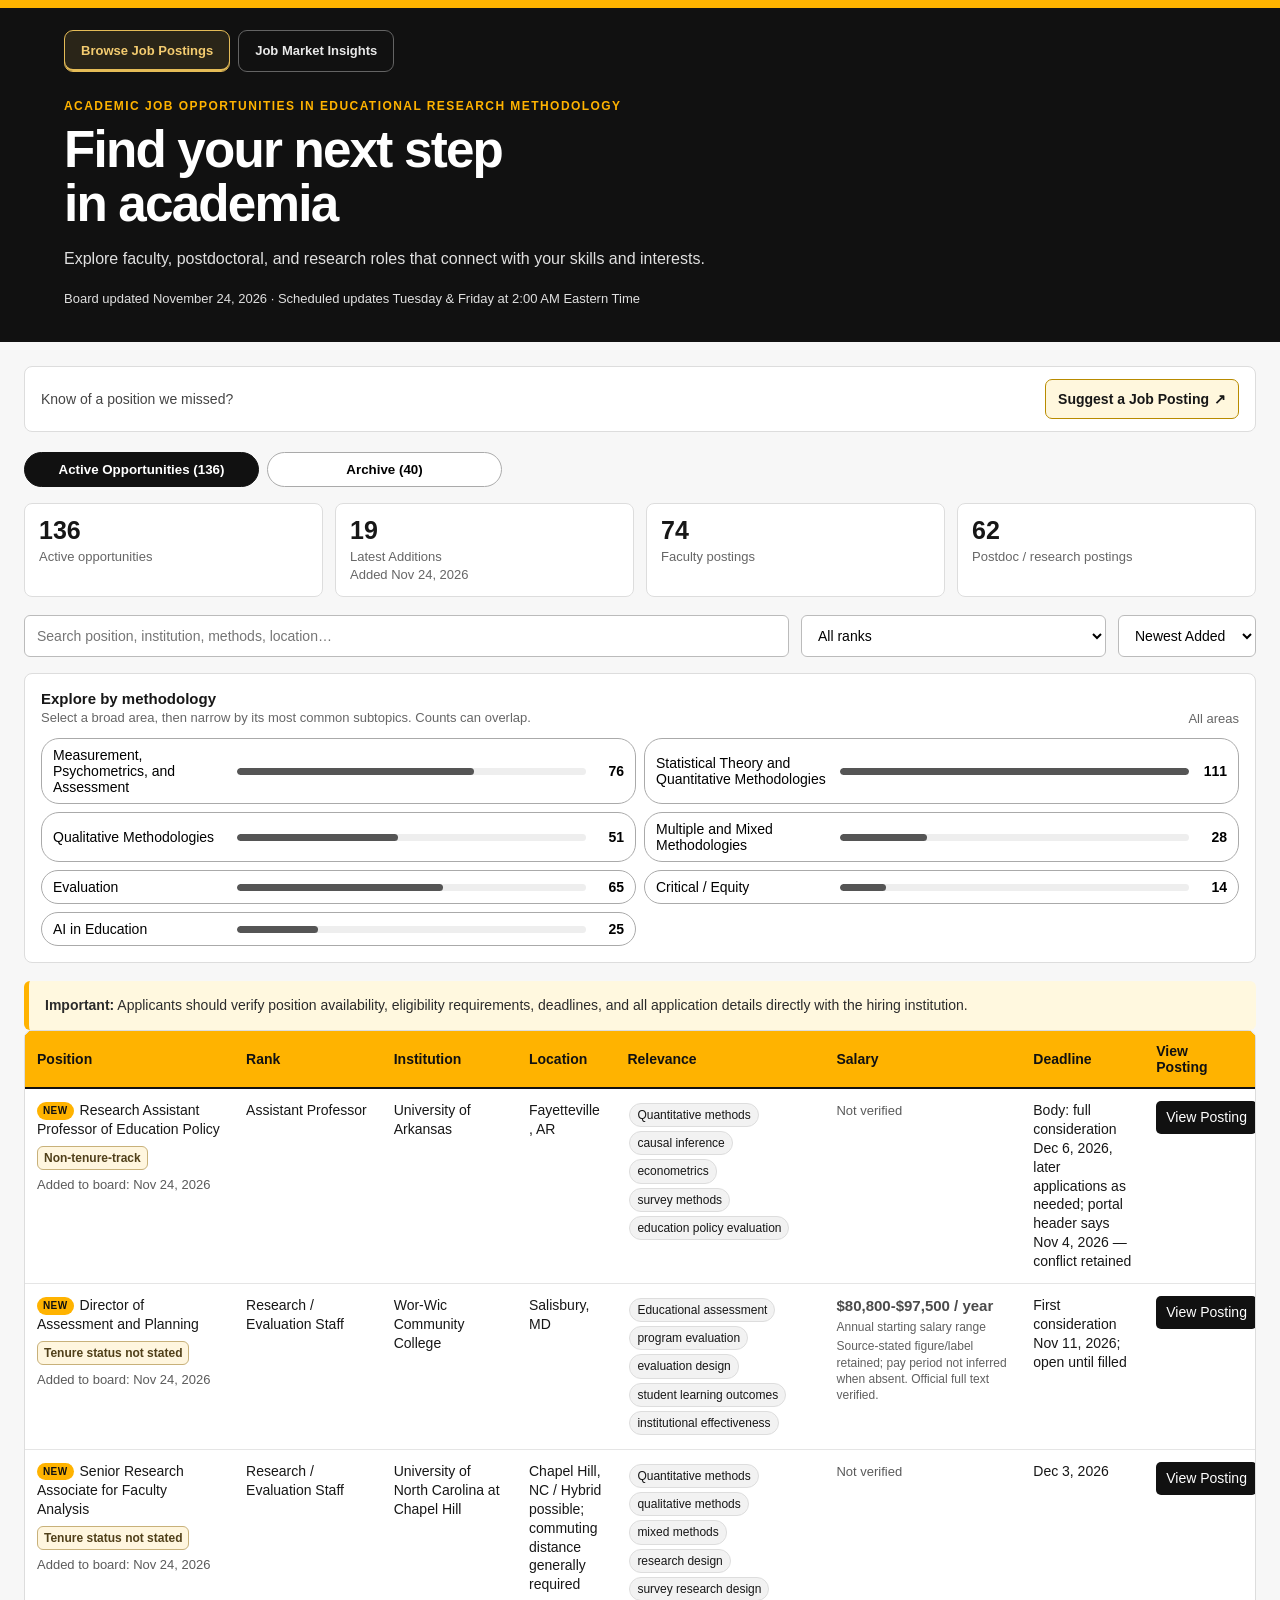
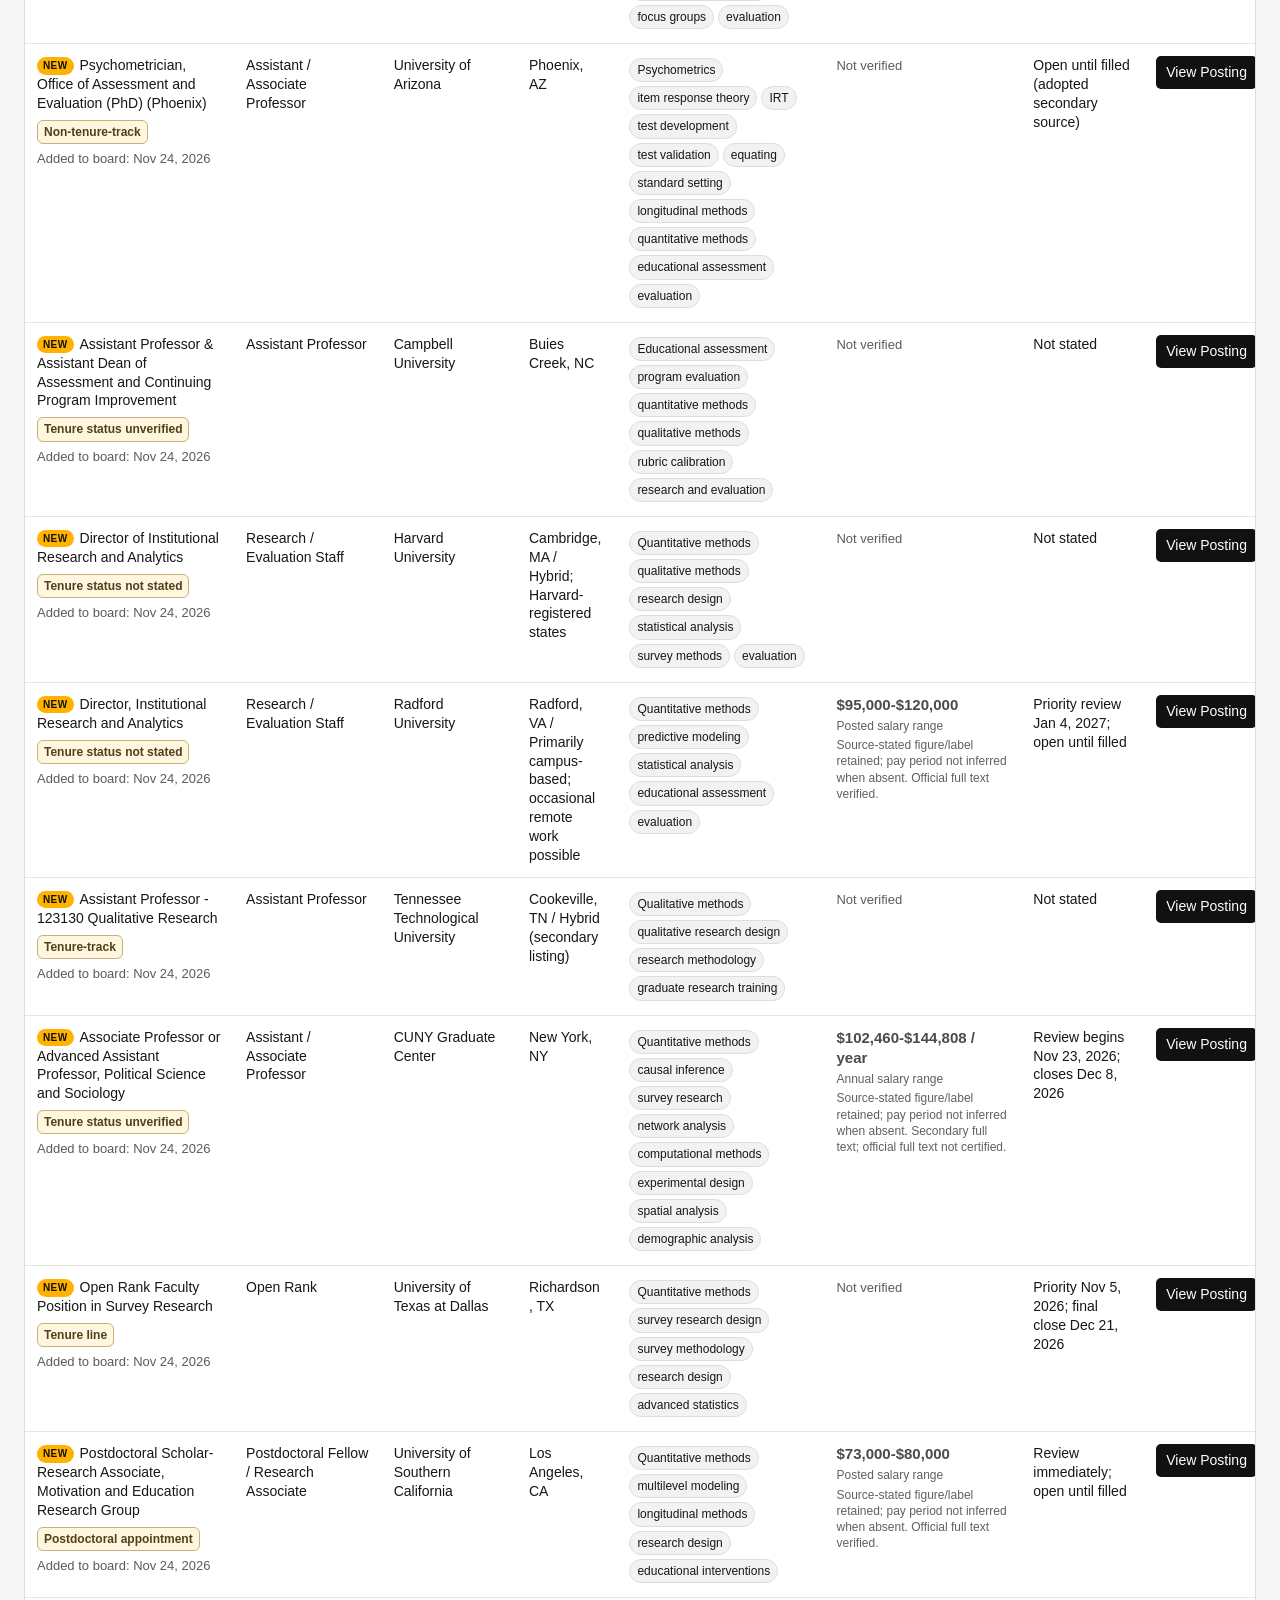
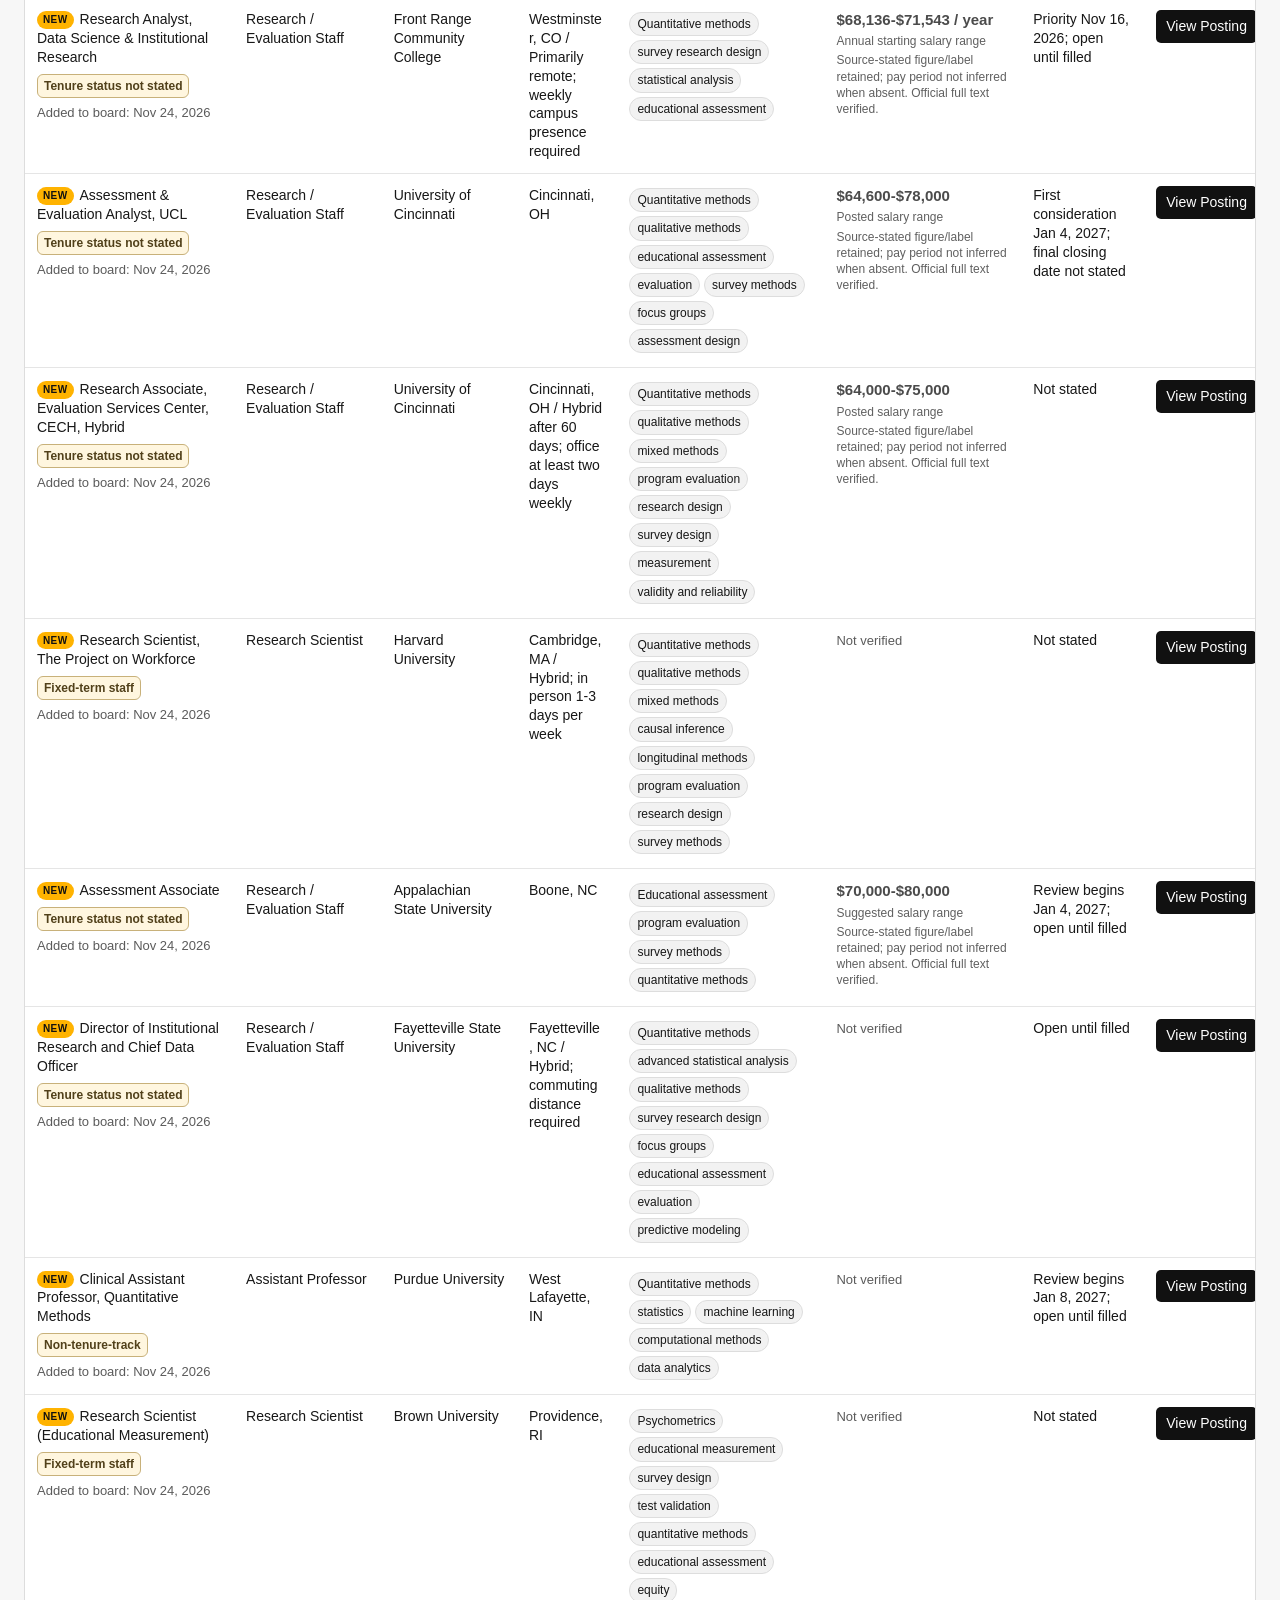
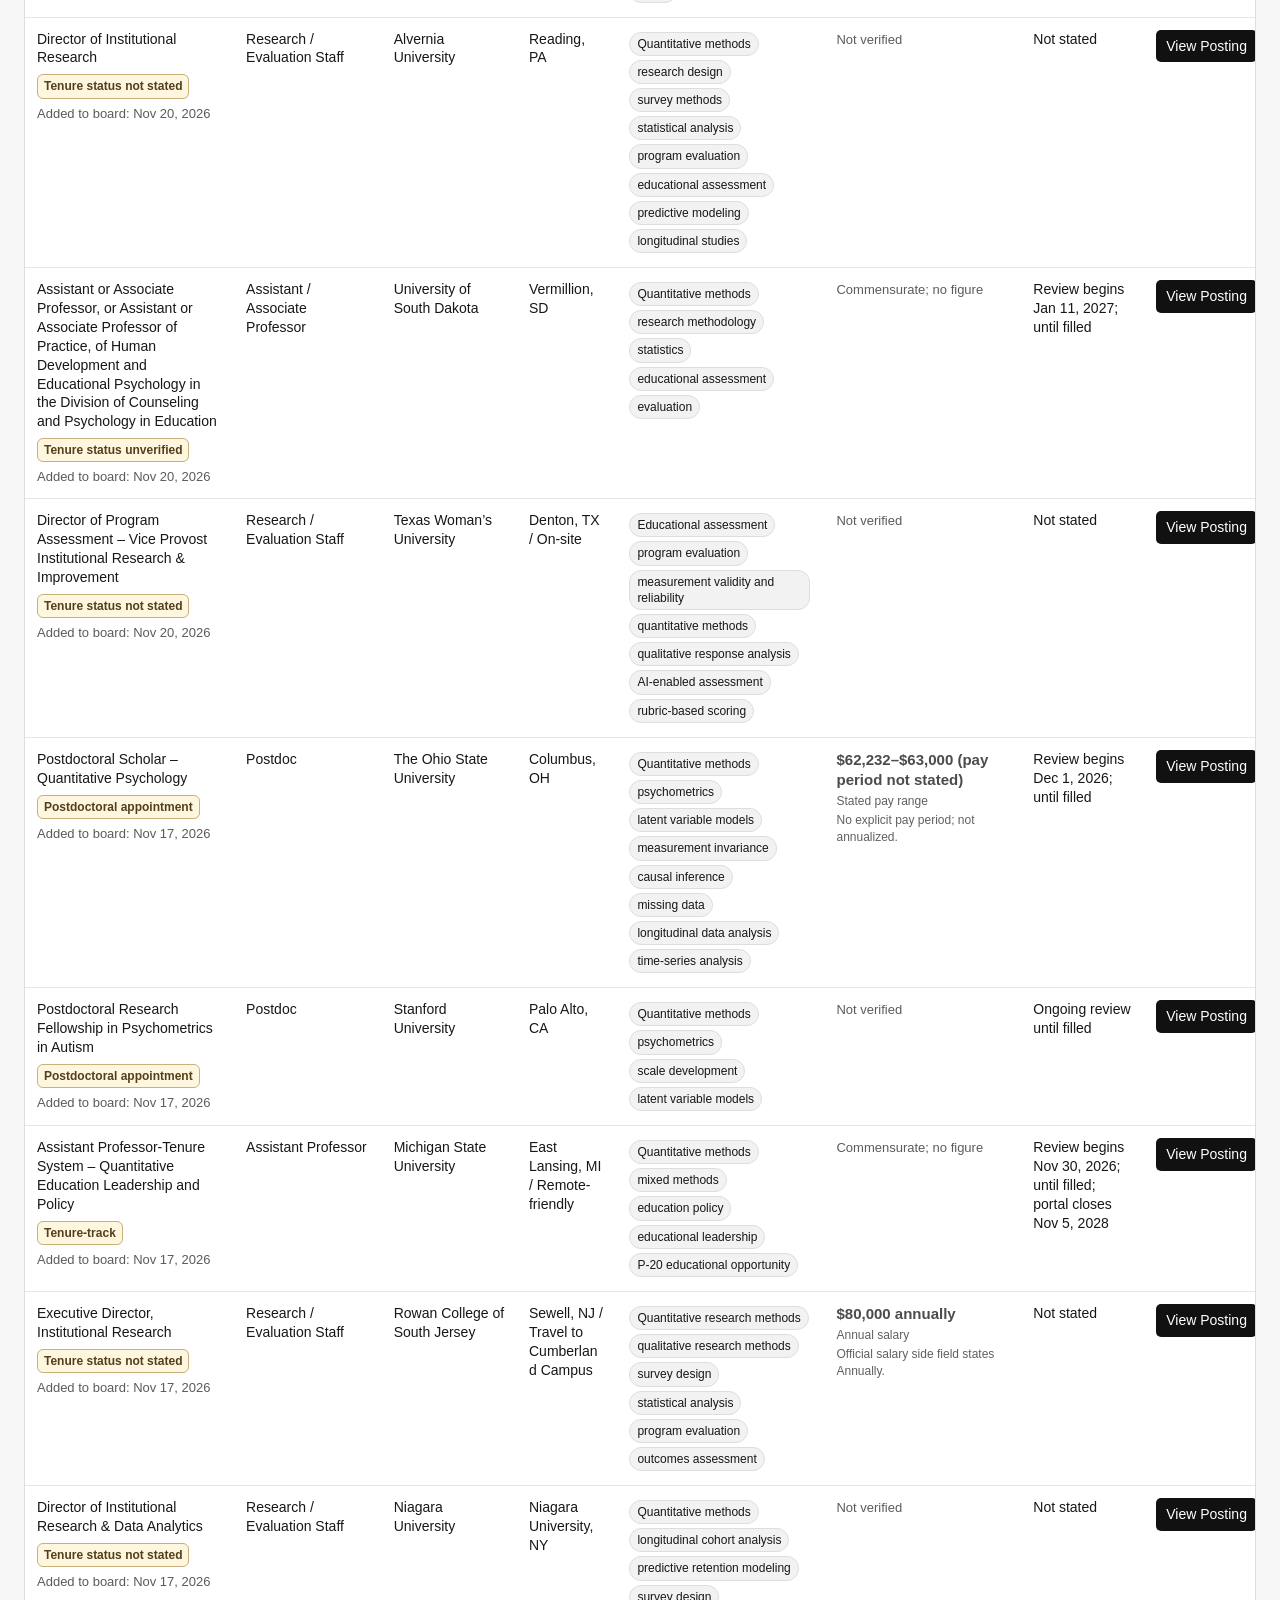
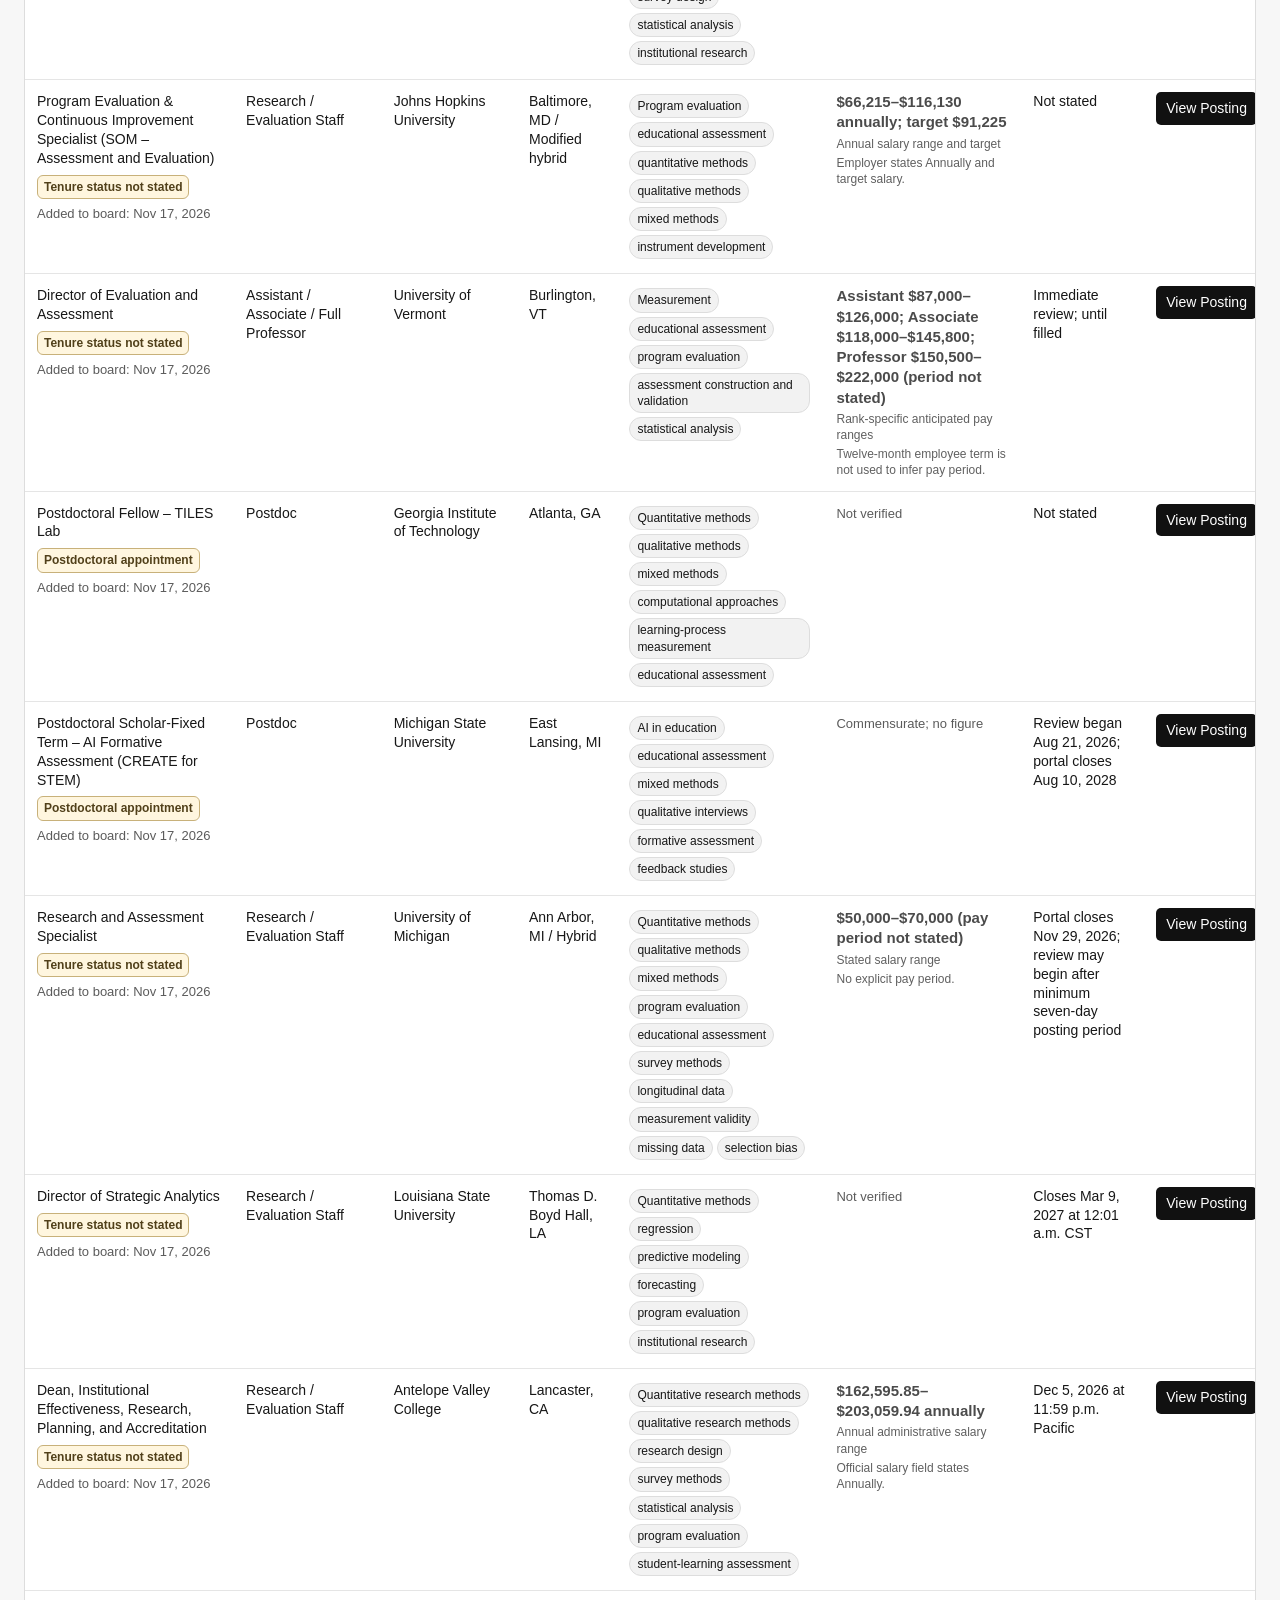
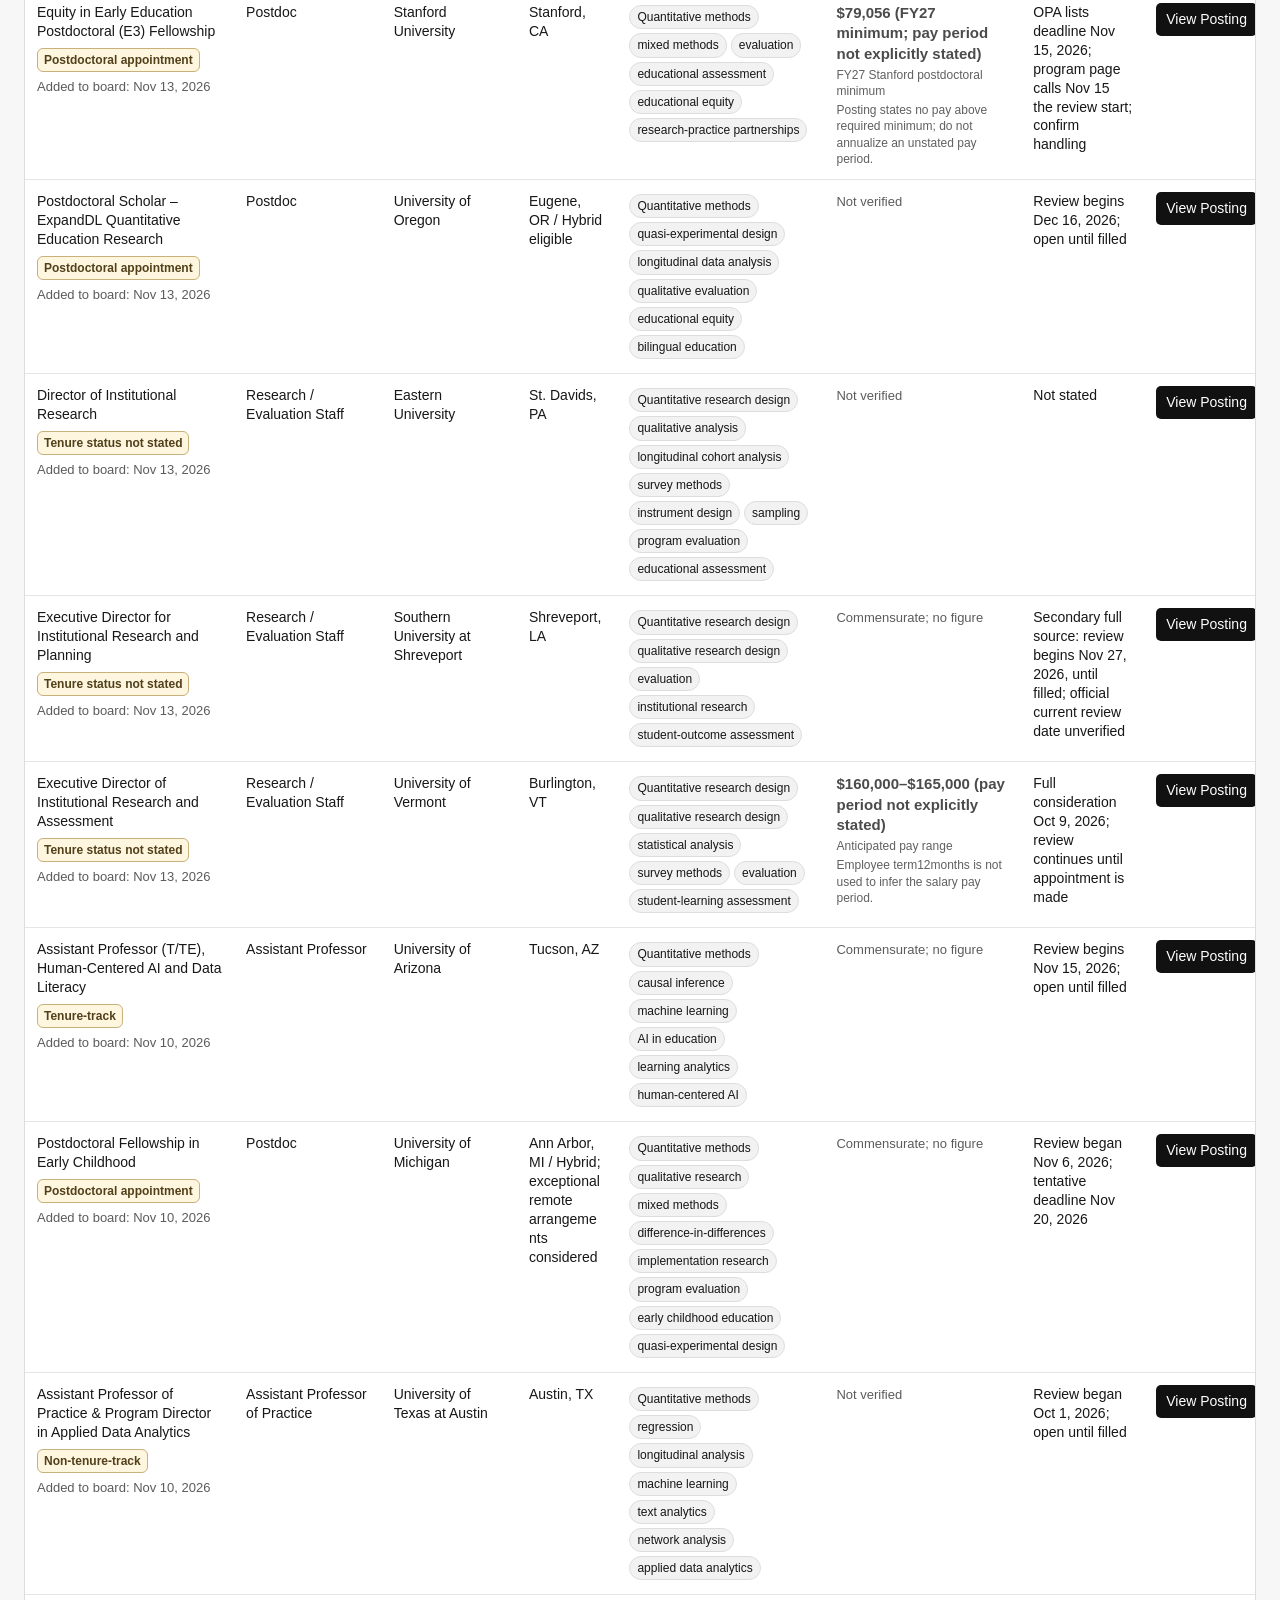
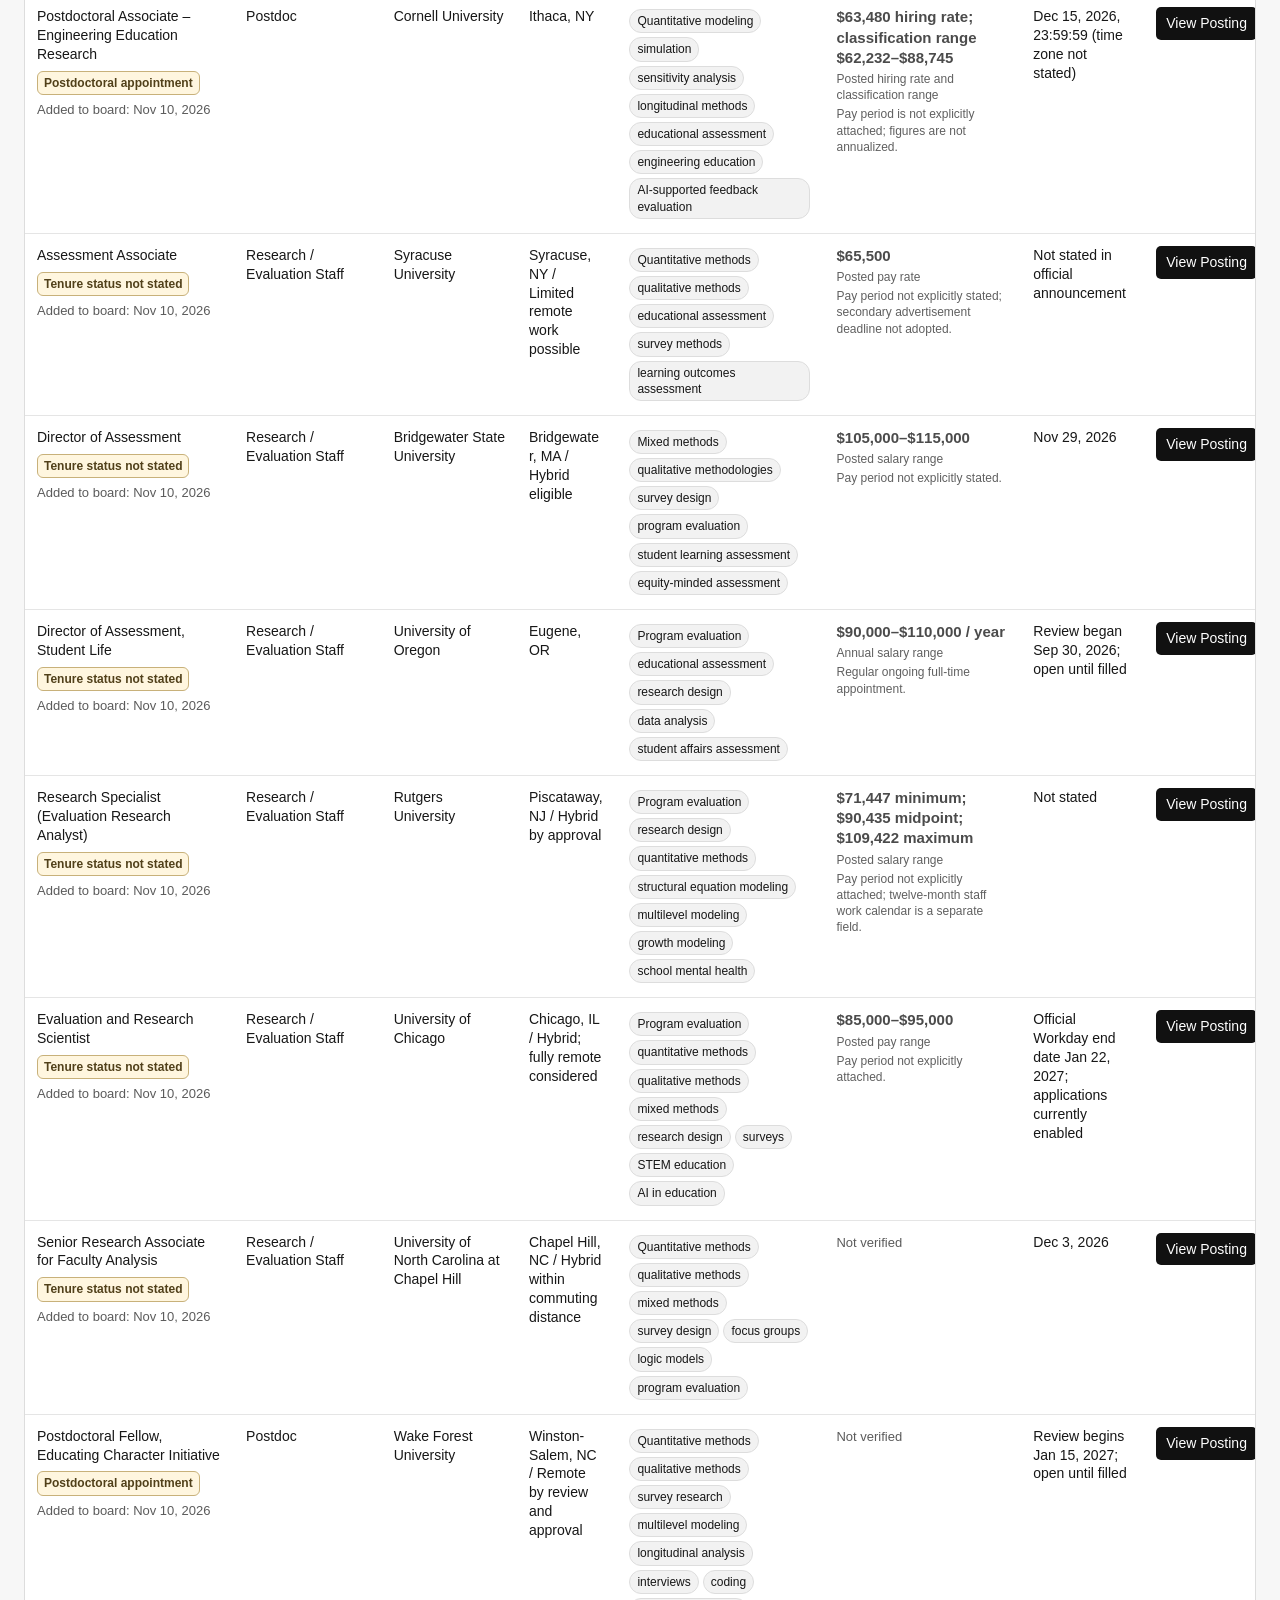
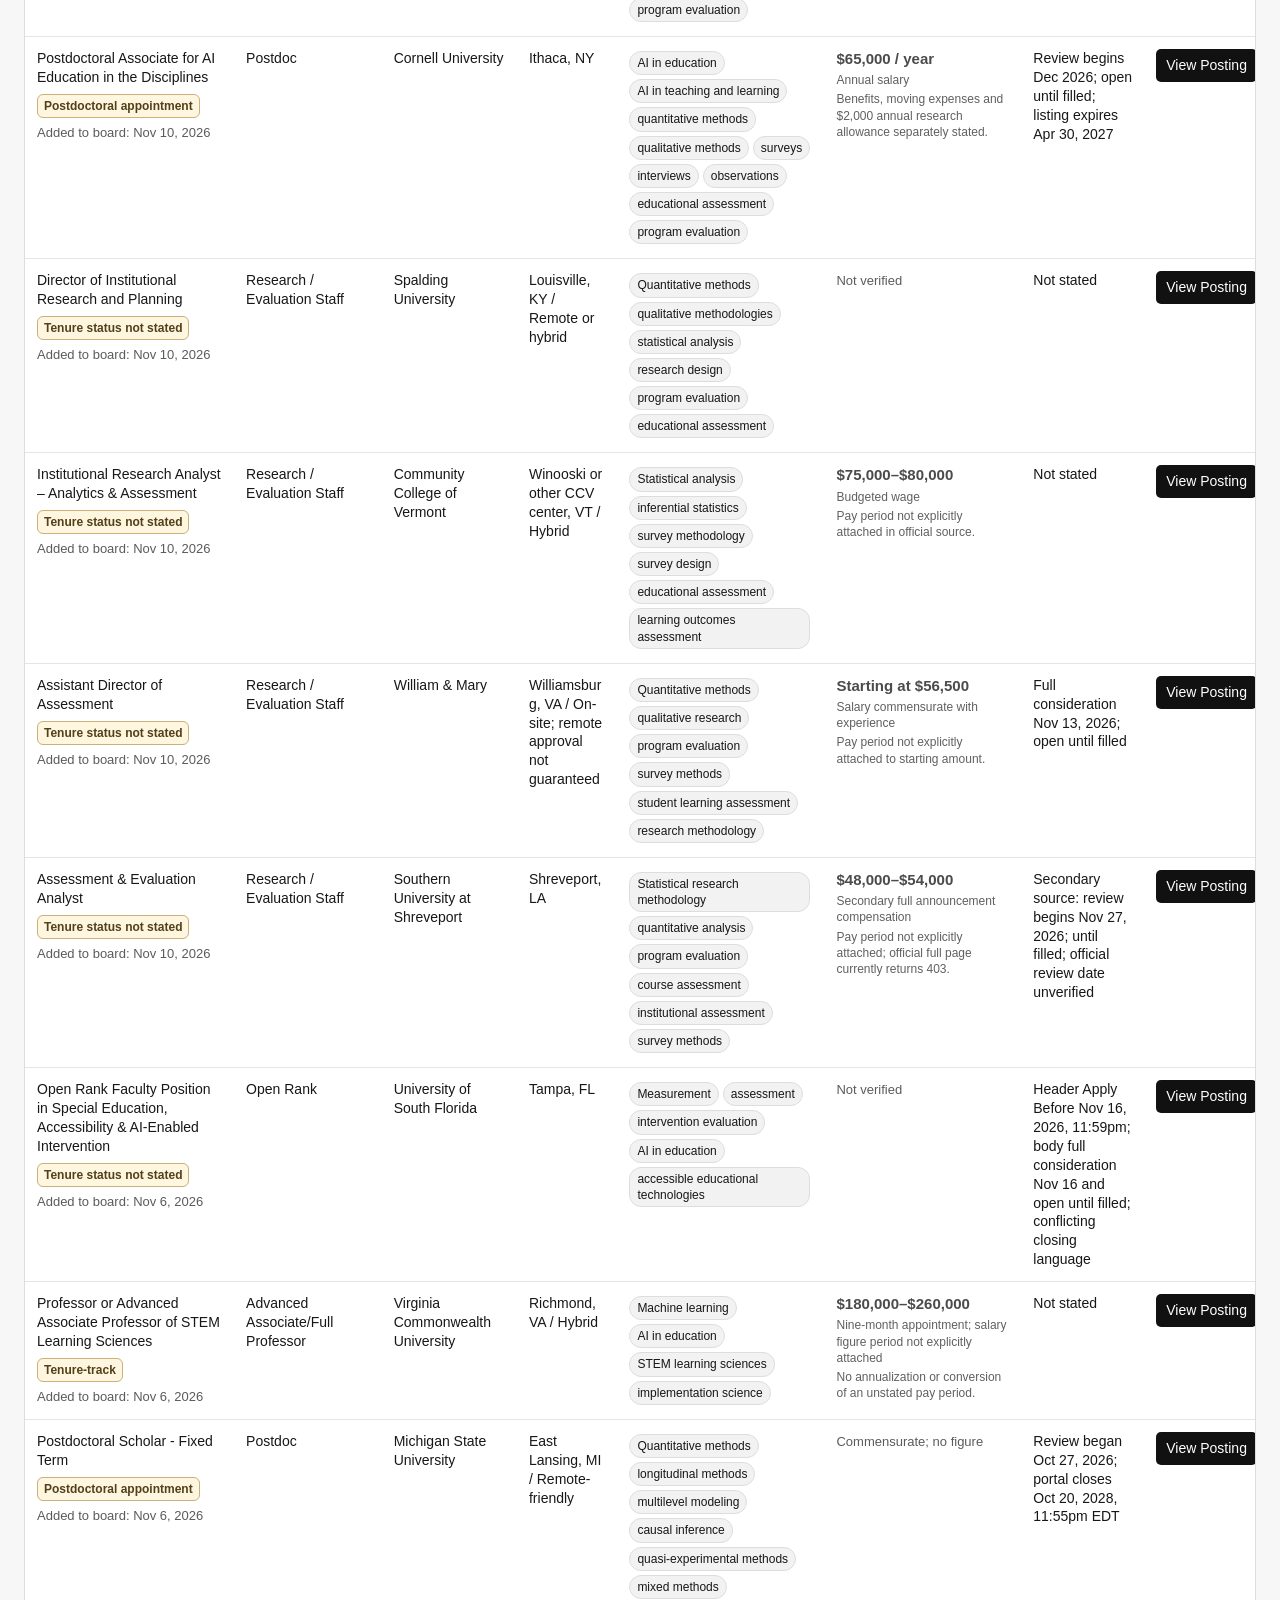
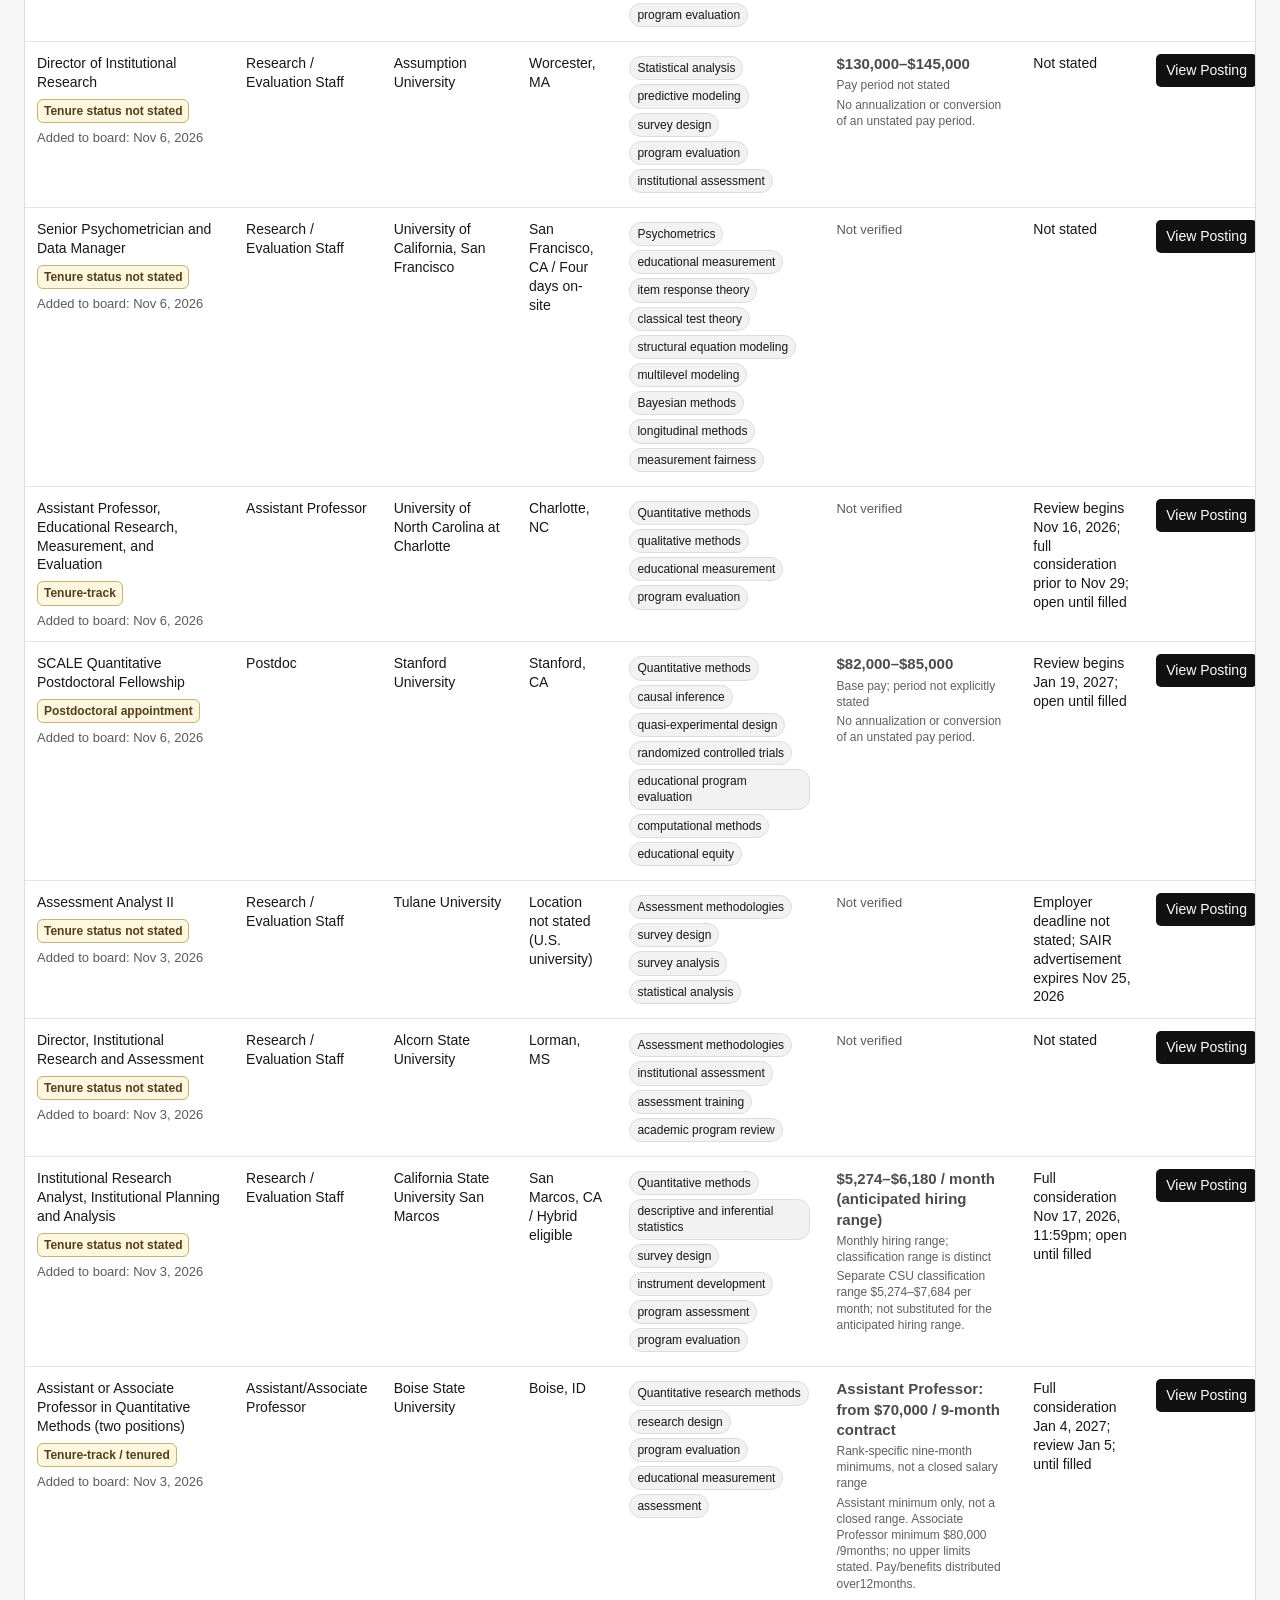
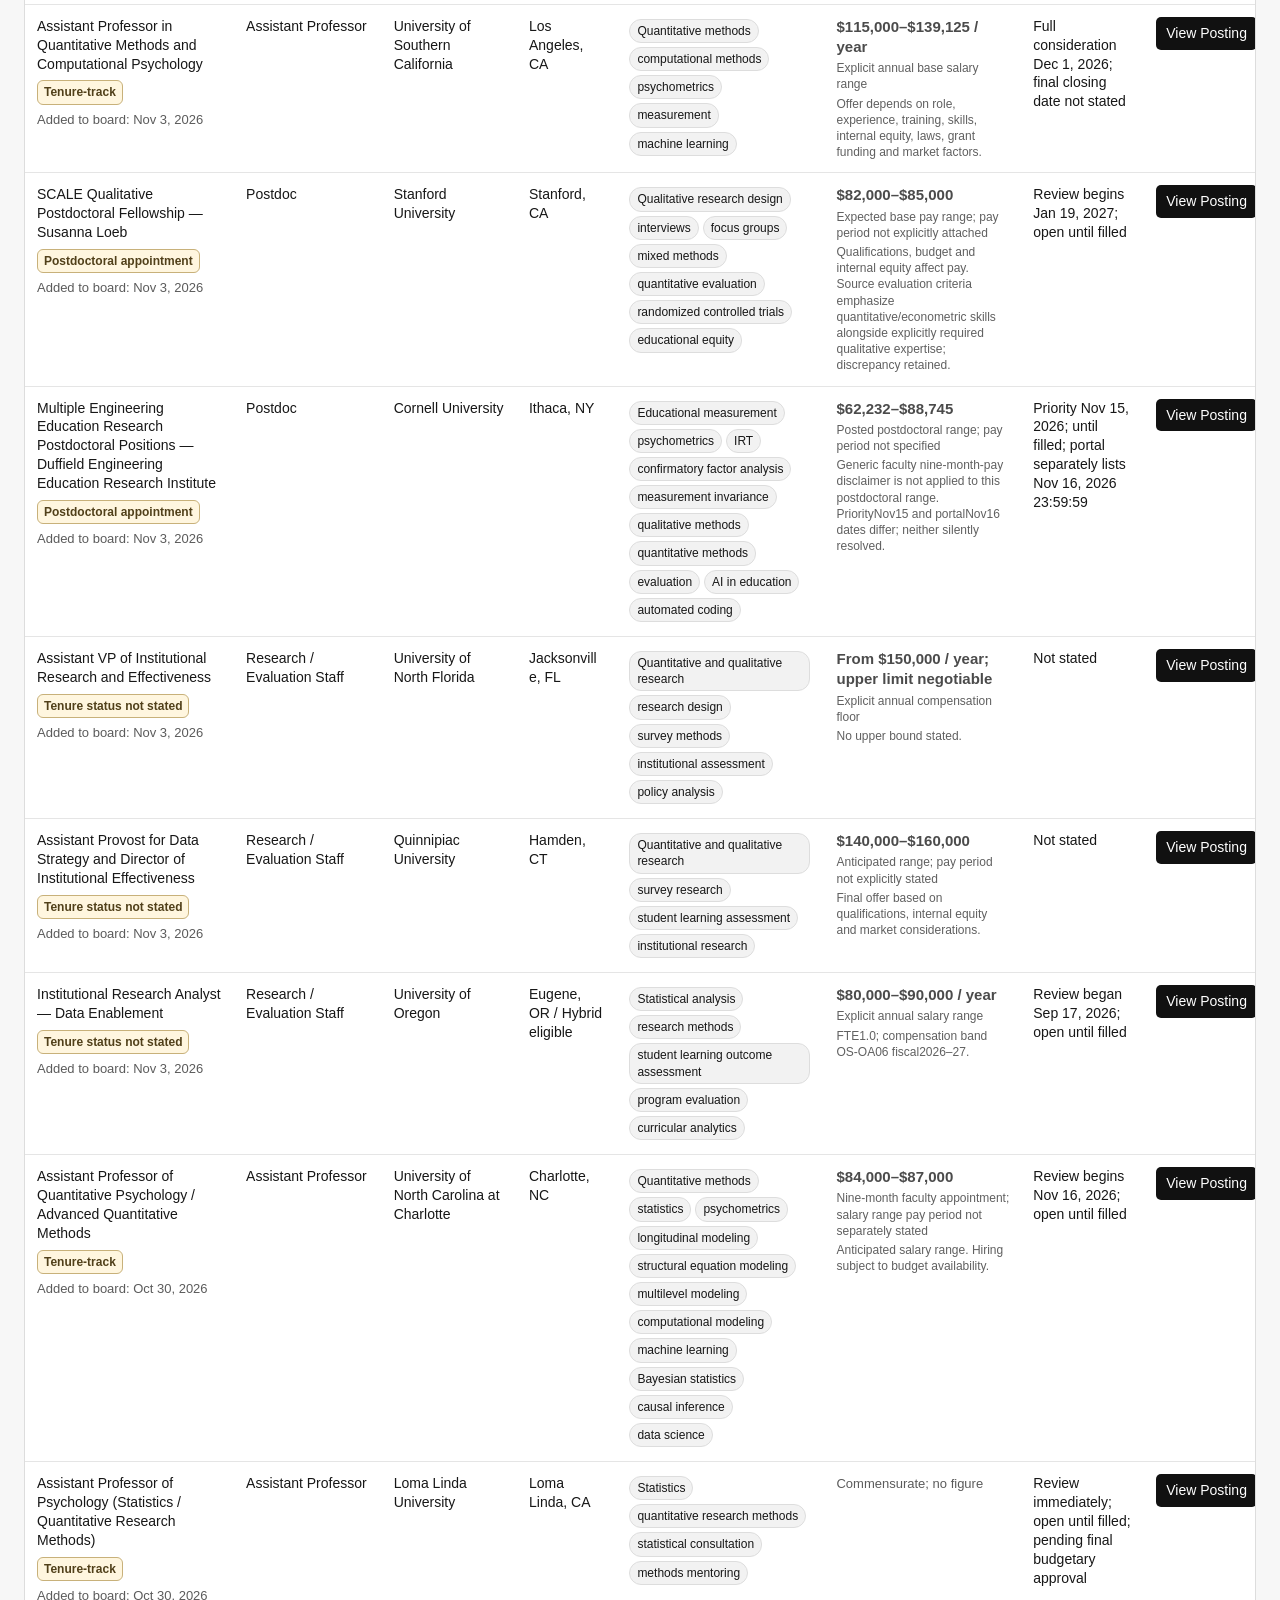
==== commit 5fb8ec37: "Refresh Nov 24 ERM postings: 19 verified additions and 3 expired-source archives" ====
--- a/index.html
+++ b/index.html
@@ -27,12 +27,12 @@
 .primary-site-nav.hero-nav a:focus-visible{outline:3px solid #fff;outline-offset:3px}
 @media(max-width:560px){.primary-site-nav.hero-nav{display:grid;grid-template-columns:1fr 1fr;gap:8px;margin-bottom:24px}.primary-site-nav.hero-nav a{padding:10px 7px;min-height:44px;font-size:12px;white-space:nowrap}}
 </style></head><body>
-<header class="hero"><nav class="hero-nav primary-site-nav" aria-label="Site navigation"><a href="index.html" aria-current="page">Browse Job Postings</a><a href="insights.html">Job Market Insights</a></nav><div class="hero-eyebrow">Academic Job Opportunities in Educational Research Methodology</div><h1>Find your next step<br>in academia</h1><p>Explore faculty, postdoctoral, and research roles that connect with your skills and interests.</p><p class="asof" id="asof">Board updated November 20, 2026 · Scheduled updates Tuesday & Friday at 2:00 AM Eastern Time</p></header>
+<header class="hero"><nav class="hero-nav primary-site-nav" aria-label="Site navigation"><a href="index.html" aria-current="page">Browse Job Postings</a><a href="insights.html">Job Market Insights</a></nav><div class="hero-eyebrow">Academic Job Opportunities in Educational Research Methodology</div><h1>Find your next step<br>in academia</h1><p>Explore faculty, postdoctoral, and research roles that connect with your skills and interests.</p><p class="asof" id="asof">Board updated November 24, 2026 · Scheduled updates Tuesday & Friday at 2:00 AM Eastern Time</p></header>
 <main class="wrap" id="postings"><aside class="suggest-job" aria-label="Suggest a job posting"><span>Know of a position we missed?</span><a href="https://docs.google.com/forms/d/e/1FAIpQLSevJ-PMzYgU2aDbi0kT7EfaAevPUZllQALj64qMbINh5SLQlQ/viewform" target="_blank" rel="noopener noreferrer" aria-label="Suggest a Job Posting (opens Google Form in a new tab)">Suggest a Job Posting <span aria-hidden="true">↗</span></a></aside><div class="tabs"><button id="activeTab" class="tab active" type="button">Active Opportunities <span id="activeTabCount"></span></button><button id="archiveTab" class="tab" type="button">Archive <span id="archiveTabCount"></span></button></div><section class="summary" aria-label="Job board summary"><div class="stat"><div id="activeCount" class="stat-num">0</div><div class="stat-label">Active opportunities</div></div><div class="stat"><div id="newCount" class="stat-num">0</div><div class="stat-label">Latest Additions</div><div id="latestAdditionsDate" class="stat-date"></div></div><div class="stat"><div id="facultyCount" class="stat-num">0</div><div class="stat-label">Faculty postings</div></div><div class="stat"><div id="researchCount" class="stat-num">0</div><div class="stat-label">Postdoc / research postings</div></div></section><div class="tools"><input id="q" type="search" placeholder="Search position, institution, methods, location…"><select id="rank"><option value="">All ranks</option></select><select id="sort"><option value="newest">Newest Added</option><option value="oldest">Oldest Added</option><option value="institution">Institution A–Z</option><option value="position">Position A–Z</option></select></div><section class="method-overview"><div class="method-head"><div><strong>Explore by methodology</strong><br><span>Select a broad area, then narrow by its most common subtopics. Counts can overlap.</span></div><span id="filterState">All areas</span></div><div id="methodFilters" class="filters"></div><div id="subFilterPanel" class="subcategory-panel" hidden><p class="subcategory-title" id="subFilterTitle">Common subcategories in this area</p><div id="subFilters" class="subcategory-list"></div></div></section><div class="notice"><strong>Important:</strong> Applicants should verify position availability, eligibility requirements, deadlines, and all application details directly with the hiring institution.</div>
 <div class="tablebox"><table><thead><tr><th>Position</th><th>Rank</th><th>Institution</th><th>Location</th><th>Relevance</th><th>Salary</th><th>Deadline</th><th id="statusHead" hidden>Status</th><th>View Posting</th></tr></thead><tbody id="jobs"></tbody></table></div><details class="about"><summary>About This Job Board</summary><div class="about-content"><h3>About</h3><p>A curated list of U.S. academic and research positions—spanning faculty, postdoc, and research scientist roles—aligned with the methodological focus of VCU’s RAE program, Advanced Educational Statistics Certificate, and Centroid Lab. Designed for students, alumni, and peers seeking methodology-driven careers across academia and research.</p><h3>Search Process</h3><p>The search process uses AI-assisted, multi-pass searches across academic job boards, disciplinary sources, and official employer career pages. Results are screened for methodological relevance, duplicates, and posting status. This curated collection should not be interpreted as exhaustive.</p><h3>Search Areas</h3><p>Opportunities are organized into seven broad areas: Measurement, Psychometrics, and Assessment; Statistical Theory and Quantitative Methodologies; Qualitative Methodologies; Multiple and Mixed Methodologies; Evaluation; Critical / Equity; and AI in Education. Selecting an area reveals frequently appearing subtopics identified from each posting’s Relevance terms, such as quantitative and qualitative research design, Bayesian methods, simulation, missing data, causal inference, SEM, multilevel / HLM, longitudinal methods, and learning analytics. A posting may match more than one area or subtopic.</p><h3>Position Types</h3><p>Assistant, Associate, Full, and Open Rank faculty; research faculty; postdoctoral positions; Research Scientist, Senior/Principal Research Scientist; Methodologist; and other relevant academic or research roles.</p><h3>Archive</h3><p>Opportunities that are closed, expired, removed, or no longer verifiable are preserved in a separate searchable Archive rather than permanently deleted. Archived records retain their original First Shared date and include their last verification status.</p><h3>Update Schedule</h3><p>Deep searches are scheduled for Tuesday and Friday at 2:00 AM Eastern Time. “First Shared” is the date a position was first added to this board, not necessarily the employer’s posting date.</p><h3>Job Market Insights</h3><p>The <a href="insights.html">Job Market Insights</a> page shows locations, fields, roles, stated application materials, and pay information for current active postings, alongside academic-year summaries that include active and archived postings. Pay and application-material information may be unavailable or unreported for some postings; applicants should confirm details with the hiring institution.</p><h3>Sources</h3><p>Opportunities are drawn from publicly available career listings and employer pages. When available, links lead to the hiring institution’s original posting.</p><h3>Feedback</h3><p>Suggestions for additional job sources, search terms, position types, or other improvements are welcome. Please contact Dr. Nick Chang (<a href="mailto:changc10@vcu.edu">changc10@vcu.edu</a>).</p><h3>Disclaimer</h3><p><strong>This is an independently maintained informational resource and is not an official Virginia Commonwealth University website.</strong></p><p>Job information is summarized from publicly available sources. This site does not reproduce full job advertisements and is not affiliated with or endorsed by the hiring institutions or third-party job platforms. This job board is provided as an informational resource. Job listings are identified and curated through an AI-assisted search process and may contain errors, omissions, outdated information, or changes made by employers after an update. Inclusion of a position does not constitute endorsement by Virginia Commonwealth University, the RAE program, the Advanced Educational Statistics Certificate, CENTROID Applied Machine Learning Lab, or Nick Chang. Applicants are responsible for verifying position availability, eligibility requirements, deadlines, and all application details directly with the hiring institution.</p></div></details><div class="footer"><strong>This is an independently maintained informational resource and is not an official Virginia Commonwealth University website.</strong><br><br>View Posting links are selected using a source hierarchy: official university/employer posting first, then established academic/professional job boards, then major job platforms when a stable official link is unavailable. Links are periodically rechecked. Applicants should verify position details and deadlines with the hiring institution. Suggestions for additional sources, search terms, or position types are welcome; please contact Dr. Nick Chang at <a href="mailto:changc10@vcu.edu">changc10@vcu.edu</a>.<p>Know of a position we missed? <a href="https://docs.google.com/forms/d/e/1FAIpQLSevJ-PMzYgU2aDbi0kT7EfaAevPUZllQALj64qMbINh5SLQlQ/viewform" target="_blank" rel="noopener noreferrer" aria-label="Suggest a Job Posting (opens Google Form in a new tab)">Suggest a Job Posting <span aria-hidden="true">↗</span></a></p></div></main>
 <script>
-const archiveJobs=[["Assessment Analyst","Research / Evaluation Staff","University of Massachusetts Boston","Boston, MA","Quantitative methods; qualitative methods; educational assessment; institutional effectiveness; policy evaluation; learning outcomes","Nov 10, 2026","Nov 19, 2026 (Eastern Standard Time)","https://employmentopportunities.umb.edu/boston/en-us/job/530310/assessment-analyst","Nov 20, 2026","Deadline Passed"],["Research Analyst, Survey Research","Research / Evaluation Staff","Villanova University","Villanova, PA","Survey methods; quantitative analysis; qualitative methods; thematic analysis; institutional assessment","Nov 6, 2026","Not stated","https://jobs.villanova.edu/postings/36500/print_preview","Nov 20, 2026","Posting Removed"],["Tenure-Track Assistant Professor of Psychology - Psychological Research Methodology & Psychology as a Natural Science","Assistant Professor","James Madison University","Harrisonburg, VA","Psychological research methodology; research methods teaching; undergraduate research supervision","Nov 6, 2026","Review begins Nov 16, 2026; closing date not stated","https://jobs.jmu.edu/jobs/tenure-track-assistant-professor-of-psychology-psychological-research-methodology-psychology-as-a-natural-science-harrisonburg-virginia-united-states","Nov 20, 2026","Posting Removed"],["Assistant Professor of Sociology (Qualitative Research Methods)","Assistant Professor","University of North Carolina at Charlotte","Charlotte, NC","Qualitative research methods; research design; qualitative methods teaching and student research training","Oct 23, 2026","Full consideration Oct 19, 2026; recruitment continues until filled","https://jobs.charlotte.edu/postings/70633","Nov 20, 2026","Posting Removed"],["Postdoctoral Research Associate, Gifted Education Research & Resource Institute","Postdoc","Purdue University","West Lafayette, IN / Remote possible","Quantitative methods; qualitative methods; mixed methods; program evaluation; research design","Oct 6, 2026","Open until filled; review begins immediately","https://careers.purdue.edu/job/Postdoctoral-Research-Associate/43836-en_US/","Nov 20, 2026","Posting Removed"],["Assistant Professor of Educational Studies (Community-Based Education)","Assistant Professor","Trinity College","Hartford, CT","Quantitative methods; participatory research; equity; community-based education","Oct 2, 2026","Open until filled; review begins Oct 1, 2026","https://trincoll.peopleadmin.com/postings/3754","Nov 20, 2026","Posting Removed"],["Assistant/Associate Professor, Mathematics (Statistics or Statistics Education)","Assistant/Associate Professor","Marist University","Poughkeepsie, NY","Statistics; statistics education; machine learning; data science","Oct 2, 2026","Open until filled; review began Sep 28, 2026","https://careers.pageuppeople.com/mob/870/cw/en-us/job/494039/assistantassociate-professor-mathematics","Nov 20, 2026","Posting Removed"],["Assistant/Associate Professor in Educational Research","Assistant/Associate Professor","Coastal Carolina University","Conway, SC","Quantitative methods; mixed methods; educational research; assessment","Sep 25, 2026","Open until filled; review begins Oct 23, 2026","https://jobs.coastal.edu/postings/122779","Nov 20, 2026","Posting Removed"],["Executive Director of Institutional Effectiveness and Assessment","Research / Evaluation Staff","University of West Georgia","Carrollton, GA","Institutional research methods; statistical analysis; program evaluation; student learning outcomes assessment","Nov 3, 2026","Not stated in full secondary posting","https://careers.insidehighered.com/job/3563609/executive-director-of-institutional-effectiveness-and-assessment","Nov 17, 2026","Posting Removed"],["Assistant Professors - Industrial-Organizational Psychology, People Analytics and Workforce Solutions","Assistant Professor","Georgia Institute of Technology","Atlanta, GA","Psychometrics; people analytics; causal inference; multilevel and longitudinal modeling; machine learning; workforce assessment; organizational network analysis","Oct 16, 2026","Not listed","https://careers.insidehighered.com/job/3550894/-assistant-professors-industrial-organizational-psychology-people-analytics-and-workforce-solutions","Nov 17, 2026","Posting Removed"],["Tenure-Track Assistant Professor, Human Behavior, Research, and Policy","Assistant Professor","Boston University","Boston, MA","Quantitative methods; qualitative approaches; equity; child and family research","Oct 2, 2026","Oct 15, 2026 or until filled","https://careers.insidehighered.com/job/3551807/tenure-track-assistant-professor-in-department-of-human-behavior-research-and-policy/","Nov 17, 2026","Posting Removed"],["Assistant Research Professor - Center for Education, Identity and Social Justice (Summer Institutes)","Assistant Research Professor","University of Southern California","Los Angeles, CA","Mixed methods; quantitative analysis; qualitative analysis; educational program evaluation; educational equity; social justice; randomized controlled trials; quasi-experimental design","Nov 10, 2026","Review immediately; open until filled","https://usccareers.usc.edu/job/los-angeles/assistant-research-professor-center-for-education-identity-and-social-justice/1209/102627322592","Nov 13, 2026","Posting Removed"],["Director of Assessment and Accreditation","Research / Evaluation Staff","North Carolina A&T State University","Greensboro, NC / Primarily on-site","Quantitative analysis; survey research; educational assessment; institutional assessment; program evaluation","Nov 10, 2026","Nov 11, 2026","https://jobs.ncat.edu/postings/42013/print_preview","Nov 13, 2026","Deadline Passed"],["Assistant Research Professor - Center for Education, Identity and Social Justice","Assistant Research Professor","University of Southern California","Los Angeles, CA","Mixed methods; longitudinal methods; randomized controlled trials; quasi-experimental design; educational equity; social justice","Nov 6, 2026","Review immediately; open until filled","https://usccareers.usc.edu/job/los-angeles/assistant-research-professor-center-for-education-identity-and-social-justice/1209/102627322640","Nov 13, 2026","Posting Removed"],["Senior Institutional Research Analyst & Consultant","Research / Evaluation Staff","University of Notre Dame","South Bend, IN / Hybrid eligible","Quantitative methods; research design; regression; multivariate analysis; statistics; causal inference; machine learning; survey methods","Nov 6, 2026","Nov 12, 2026","https://jobs.smartrecruiters.com/UniversityOfNotreDame/3743990016501546-senior-institutional-research-analyst-consultant","Nov 13, 2026","Deadline Passed"],["Senior Psychometrician","Research / Evaluation Staff","Western Governors University","Salt Lake City, UT","Psychometrics; educational measurement; item analysis; reliability analysis; statistical analysis","Nov 6, 2026","Nov 9, 2026","https://wgu.wd5.myworkdayjobs.com/External/job/Salt-Lake-City-UT/Senior-Psychometrician_JR-026324","Nov 6, 2026","Deadline Passed"],["Assistant/Associate Professor of Curriculum, Educational Studies, or Educational Research","Assistant/Associate Professor","Augusta University","Augusta, GA","Educational research; research methodology; qualitative, quantitative and mixed methods; program evaluation","Oct 9, 2026","Not listed","https://careers.insidehighered.com/job/3540538/assistant-associate-professor-of-curriculum-educational-studies-or-educational-research","Nov 3, 2026","Posting Removed"],["Assistant Professor of Educational Studies (Instructional Design, Technology, and Quantitative Methods Focus)","Assistant Professor","University of Nevada, Reno","Reno, NV","Quantitative methods; educational measurement; assessment; data analytics; AI in education; instructional technology","Sep 18, 2026","Open until filled; review begins Oct 16, 2026; posting closes Oct 31, 2026","https://nshe.wd1.myworkdayjobs.com/en-US/UNR-external/job/Assistant-Professor-of-Educational-Studies--Instructional-Design--Technology--and-Quantitative-Methods-Focus-_R0153407-1","Nov 3, 2026","Posting Removed"],["Assistant Professor, Quantitative Science Program","Assistant Professor","Brown University","Providence, RI","Quantitative methods; psychometrics; longitudinal analysis; quantitative study design","Sep 25, 2026","Not listed","https://hiringcafe.com/job/assistant-professor-quantitative-science-program-brown-university-m5lax13cz2sg89ed","Oct 30, 2026","Posting Removed"],["Postdoctoral Researcher — AI-Integrated STEM Education","Postdoc","Tennessee State University","Nashville, TN","AI in education; STEM education; learning analytics; educational data mining; psychometrics; adaptive assessment","Oct 9, 2026","Oct 23, 2026","https://jobs.tnstate.edu/postings/11120","Oct 27, 2026","Deadline Passed"],["Assistant Professor – Artificial Intelligence Education","Assistant Professor","New Mexico State University","Las Cruces, NM","AI education; learning sciences; AI pedagogy","Sep 25, 2026","Oct 22, 2026, 11:55 p.m. MDT","https://careers.nmsu.edu/jobs/assistant-professor-artificial-intelligence-education-las-cruces-new-mexico-united-states","Oct 23, 2026","Deadline Passed"],["Postdoctoral Research Scientist, Applied Modeling, Measurement & Methodology Lab","Postdoc / Research Scientist","Fordham University","New York, NY","Measurement; latent variables; MLM; psychometrics; simulation; missing data","Sep 18, 2026","Not listed","https://careers.fordham.edu/postings/11864/print_preview","Oct 23, 2026","Posting Removed"],["Assistant Professor of Education, General Faculty (Curriculum & Instruction)","Assistant Professor (Teaching Track)","University of Virginia","Charlottesville, VA","Assessment; applied research methods; learning sciences; practitioner research","Oct 2, 2026","Open until filled; review begins early Oct 2026","https://careers.insidehighered.com/job/3550357/assistant-professor-of-education-general-faculty-curriculum-and-instruction-/","Oct 23, 2026","Posting Removed"],["Assistant Professor of Psychology","Assistant Professor","California Lutheran University","Thousand Oaks, CA","Statistics; quantitative methodology; research methods","Sep 29, 2026","Oct 18, 2026","https://careers.callutheran.edu/postings/13532","Oct 20, 2026","Posting Removed"],["Postdoc, Operational Psychometrics & Educational Data Science","Postdoc","Stanford University","Stanford, CA","Psychometrics; educational data science; assessment; item response theory; adaptive testing","Sep 18, 2026","Not listed","https://www.applykite.com/positions/postdoctoral-position-in-operational-psychometrics-and-educational-data-science-at-stanford-university-6p3vqzmy73","Oct 20, 2026","Posting Removed"],["Assistant Professor of Psychology (Quantitative Psychology)","Assistant Professor","San Diego State University","San Diego, CA","Quantitative psychology; ML/AI; psychometrics; SEM; multilevel models; Bayesian methods; experimental designs; network analysis (historical record; source re-verification pending)","Sep 18, 2026","Sep 18, 2026","https://careers.pageuppeople.com/873/sd/en-us/job/559042/assistant-professor-of-psychology","Sep 22, 2026","Deadline Passed"],["Postdoctoral Associate, Yale Center for Emotional Intelligence","Postdoc","Yale University","New Haven, CT","Psychometric assessment; intervention research; large-scale data analysis","Sep 18, 2026","Not listed","https://postdocs.yale.edu/posts/2026-07-08-postdoctoral-associate-the-yale-center-for-emotional-intelligence-ycei-part-of-the","Oct 2, 2026","Posting Removed"],["Research Assistant Professor, Biostatistics or Quantitative Psychology","Research Assistant Professor","University of Oklahoma Health Sciences Center","Oklahoma City, OK","Quantitative psychology; longitudinal methods; MLM; statistics","Sep 22, 2026","Open until filled","https://apply.interfolio.com/182513","Oct 20, 2026","Closed"],["Assistant Teaching Professor, Quantitative Methods-Psychology","Assistant Teaching Professor","University of California, Berkeley","Berkeley, CA","Quantitative methods; psychometrics; MLM; SEM; machine learning","Sep 18, 2026","Sep 29, 2026","https://aprecruit.berkeley.edu/JPF05480","Oct 2, 2026","Deadline Passed"],["Open Rank, Quantitative & Computational Methods (3 positions)","Open Rank","Texas A&M University","College Station, TX","Psychometrics; ML/AI; MLM; longitudinal methods; data science; network analysis","Sep 18, 2026","Priority Oct 1, 2026; applications accepted until filled","https://faculty.tamu.edu/JobDetail?JobId=190514","Oct 20, 2026","Consideration Date Passed"],["Tenure-Track Assistant/Associate Psychology Professor (School Psychology)","Assistant/Associate Professor","Millersville University of Pennsylvania","Millersville, PA","Assessment; statistics; research methods; tests and measurement; equity","Oct 2, 2026","Oct 1, 2026","https://jobs.millersville.edu/postings/15272","Oct 2, 2026","Deadline Passed"],["Faculty Position in Early Learning: Mechanisms and Interventions","Assistant/Associate Professor","Stanford University","Stanford, CA","Evaluation; implementation science; early learning interventions; equity","Oct 2, 2026","Oct 7, 2026, 11:55 p.m. Pacific","https://facultypositions.stanford.edu/jobs/faculty-position-in-early-learning-mechanisms-and-interventions-stanford-university-california-united-states","Oct 9, 2026","Deadline Passed"],["Postdoc in AI Measurement, Psychometrics, and Data Science","Postdoc","Georgetown University","Washington, DC","AI measurement; psychometrics; large-scale assessment; process data; NLP; latent regression; data science","Oct 9, 2026","Full consideration Oct 15, 2026; rolling afterward","https://www.applykite.com/positions/postdoc-in-ai-measurement-psychometrics-and-data-science-at-georgetown-university-kzh8yin04z","Nov 6, 2026","Posting Removed"],["Assistant Professor, Social and Family Dynamics","Assistant Professor","Arizona State University","Tempe, AZ","Research methodology; doctoral methods training; human development","Oct 2, 2026","Oct 9, 2026; rolling reserve pool afterward until filled","https://apply.interfolio.com/192712","Oct 20, 2026","Deadline Passed"],["Assistant/Associate Research Professor","Assistant/Associate Research Professor","Georgetown University","Remote (U.S.)","Quantitative methods; education/workforce data; equity","Sep 29, 2026","Full consideration Oct 13, 2026","https://appam.mcjobboard.net/jobs/236685","Nov 6, 2026","Posting Removed"],["Assistant Professor of Leadership and Research","Assistant Professor","Delta State University","Mississippi","Research methods teaching; educational research writing; doctoral research; dissertation advising","Oct 16, 2026","Historically open until filled; posting now expired","https://jobs.chronicle.com/job/38001675/assistant-professor-of-leadership-and-research/","Oct 20, 2026","Closed"],["Director, Buros Center for Testing; Full Professor","Full Professor / Director","University of Nebraska–Lincoln","Lincoln, NE","Psychometrics; testing; measurement; validity; reliability; assessment fairness; evaluation","Oct 16, 2026","Consideration Aug 14, 2026; open until filled","https://employment.unl.edu/postings/100424","Oct 20, 2026","Posting Removed"]];
-const jobs=[["Director of Institutional Research","Research / Evaluation Staff","Alvernia University","Reading, PA","Quantitative methods; research design; survey methods; statistical analysis; program evaluation; educational assessment; predictive modeling; longitudinal studies","Nov 20, 2026","Not stated","https://workforcenow.adp.com/mascsr/default/mdf/recruitment/recruitment.html?cid=1b9ea04c-142e-4aa7-8d21-45439ca5b76b&ccId=19000101_000001&lang=en_US&jobId=9205018028947_1&&source=EN"],["Assistant or Associate Professor, or Assistant or Associate Professor of Practice, of Human Development and Educational Psychology in the Division of Counseling and Psychology in Education","Assistant / Associate Professor","University of South Dakota","Vermillion, SD","Quantitative methods; research methodology; statistics; educational assessment; evaluation","Nov 20, 2026","Review begins Jan 11, 2027; until filled","https://yourfuture.sdbor.edu/postings/50508"],["Director of Program Assessment – Vice Provost Institutional Research & Improvement","Research / Evaluation Staff","Texas Woman’s University","Denton, TX / On-site","Educational assessment; program evaluation; measurement validity and reliability; quantitative methods; qualitative response analysis; AI-enabled assessment; rubric-based scoring","Nov 20, 2026","Not stated","https://www.sparcwork.com/jobs/38201225/director-of-program-assessment-vice-provost-institutional-research-imp"],["Postdoctoral Scholar – Quantitative Psychology","Postdoc","The Ohio State University","Columbus, OH","Quantitative methods; psychometrics; latent variable models; measurement invariance; causal inference; missing data; longitudinal data analysis; time-series analysis","Nov 17, 2026","Review begins Dec 1, 2026; until filled","https://osu.wd1.myworkdayjobs.com/OSUCareers/job/Columbus-Campus/Post-Doctoral-Scholar_R162266-1"],["Postdoctoral Research Fellowship in Psychometrics in Autism","Postdoc","Stanford University","Palo Alto, CA","Quantitative methods; psychometrics; scale development; latent variable models","Nov 17, 2026","Ongoing review until filled","https://med.stanford.edu/content/dam/sm/autism/documents/Postdoctoral%20Research%20Fellowship%20in%20Autism%20ad.pdf"],["Assistant Professor-Tenure System – Quantitative Education Leadership and Policy","Assistant Professor","Michigan State University","East Lansing, MI / Remote-friendly","Quantitative methods; mixed methods; education policy; educational leadership; P-20 educational opportunity","Nov 17, 2026","Review begins Nov 30, 2026; until filled; portal closes Nov 5, 2028","https://careers.msu.edu/jobs/assistant-professor-tenure-system-east-lansing-michigan-united-states-7057ad4c-7366-4c54-83af-d700b8652ef5"],["Executive Director, Institutional Research","Research / Evaluation Staff","Rowan College of South Jersey","Sewell, NJ / Travel to Cumberland Campus","Quantitative research methods; qualitative research methods; survey design; statistical analysis; program evaluation; outcomes assessment","Nov 17, 2026","Not stated","https://www.schooljobs.com/jobs/5537495-0/executive-director-institutional-research"],["Director of Institutional Research & Data Analytics","Research / Evaluation Staff","Niagara University","Niagara University, NY","Quantitative methods; longitudinal cohort analysis; predictive retention modeling; survey design; statistical analysis; institutional research","Nov 17, 2026","Not stated","https://www.theladders.com/job/director-of-institutional-research-data-analytics-niagara-university-niagara-university-ny_89683832?source=similar"],["Program Evaluation & Continuous Improvement Specialist (SOM – Assessment and Evaluation)","Research / Evaluation Staff","Johns Hopkins University","Baltimore, MD / Modified hybrid","Program evaluation; educational assessment; quantitative methods; qualitative methods; mixed methods; instrument development","Nov 17, 2026","Not stated","https://hiring.jhu.edu/careers/job/1133916770032?domain=jhu.edu&hl=en"],["Director of Evaluation and Assessment","Assistant / Associate / Full Professor","University of Vermont","Burlington, VT","Measurement; educational assessment; program evaluation; assessment construction and validation; statistical analysis","Nov 17, 2026","Immediate review; until filled","https://www.uvmjobs.com/postings/88962/print_preview"],["Postdoctoral Fellow – TILES Lab","Postdoc","Georgia Institute of Technology","Atlanta, GA","Quantitative methods; qualitative methods; mixed methods; computational approaches; learning-process measurement; educational assessment","Nov 17, 2026","Not stated","https://careers.insidehighered.com/job/3570001/postdoctoral-fellow/"],["Postdoctoral Scholar-Fixed Term – AI Formative Assessment (CREATE for STEM)","Postdoc","Michigan State University","East Lansing, MI","AI in education; educational assessment; mixed methods; qualitative interviews; formative assessment; feedback studies","Nov 17, 2026","Review began Aug 21, 2026; portal closes Aug 10, 2028","https://careers.msu.edu/jobs/postdoctoral-scholar-fixed-term-east-lansing-michigan-united-states-e4d90b39-b467-4a18-aee3-aad3d14f6cba"],["Research and Assessment Specialist","Research / Evaluation Staff","University of Michigan","Ann Arbor, MI / Hybrid","Quantitative methods; qualitative methods; mixed methods; program evaluation; educational assessment; survey methods; longitudinal data; measurement validity; missing data; selection bias","Nov 17, 2026","Portal closes Nov 29, 2026; review may begin after minimum seven-day posting period","https://careers.umich.edu/job_detail/285583/research-and-assessment-specialist"],["Director of Strategic Analytics","Research / Evaluation Staff","Louisiana State University","Thomas D. Boyd Hall, LA","Quantitative methods; regression; predictive modeling; forecasting; program evaluation; institutional research","Nov 17, 2026","Closes Mar 9, 2027 at 12:01 a.m. CST","https://www.edtech.com/jobs/director-of-strategic-analytics-5268"],["Director of Institutional Effectiveness","Research / Evaluation Staff","Cornell College","Mount Vernon, IA / On-site; some regular remote work possible","Research methodology; survey design; educational assessment; program evaluation; statistical analysis; institutional research","Nov 17, 2026","Not stated","https://jobs.chronicle.com/job/37708712/director-of-institutional-effectiveness/"],["Dean, Institutional Effectiveness, Research, Planning, and Accreditation","Research / Evaluation Staff","Antelope Valley College","Lancaster, CA","Quantitative research methods; qualitative research methods; research design; survey methods; statistical analysis; program evaluation; student-learning assessment","Nov 17, 2026","Dec 5, 2026 at 11:59 p.m. Pacific","https://www.governmentjobs.com/jobs/5525097-0/dean-institutional-effectiveness-research-planning-and-accreditation"],["Equity in Early Education Postdoctoral (E3) Fellowship","Postdoc","Stanford University","Stanford, CA","Quantitative methods; mixed methods; evaluation; educational assessment; educational equity; research-practice partnerships","Nov 13, 2026","OPA lists deadline Nov 15, 2026; program page calls Nov 15 the review start; confirm handling","https://postdocs.stanford.edu/prospective/opportunities/open-postdoctoral-position-faculty-mentor-jelena-obradovic"],["Postdoctoral Scholar – ExpandDL Quantitative Education Research","Postdoc","University of Oregon","Eugene, OR / Hybrid eligible","Quantitative methods; quasi-experimental design; longitudinal data analysis; qualitative evaluation; educational equity; bilingual education","Nov 13, 2026","Review begins Dec 16, 2026; open until filled","https://careers.uoregon.edu/cw/en-us/job/537112/postdoctoral-scholar"],["Director of Institutional Research","Research / Evaluation Staff","Eastern University","St. Davids, PA","Quantitative research design; qualitative analysis; longitudinal cohort analysis; survey methods; instrument design; sampling; program evaluation; educational assessment","Nov 13, 2026","Not stated","https://www.schooljobs.com/careers/easternpa/jobs/5542630/director-of-institutional-research"],["Executive Director for Institutional Research and Planning","Research / Evaluation Staff","Southern University at Shreveport","Shreveport, LA","Quantitative research design; qualitative research design; evaluation; institutional research; student-outcome assessment","Nov 13, 2026","Secondary full source: review begins Nov 27, 2026, until filled; official current review date unverified","https://careers.insidehighered.com/job/3475480/executive-director-for-institutional-research-and-planning/"],["Executive Director of Institutional Research and Assessment","Research / Evaluation Staff","University of Vermont","Burlington, VT","Quantitative research design; qualitative research design; statistical analysis; survey methods; evaluation; student-learning assessment","Nov 13, 2026","Full consideration Oct 9, 2026; review continues until appointment is made","https://www.uvmjobs.com/postings/88258/print_preview"],["Assistant Professor (T/TE), Human-Centered AI and Data Literacy","Assistant Professor","University of Arizona","Tucson, AZ","Quantitative methods; causal inference; machine learning; AI in education; learning analytics; human-centered AI","Nov 10, 2026","Review begins Nov 15, 2026; open until filled","https://arizona.csod.com/ux/ats/careersite/4/home/requisition/27551?c=arizona&sq=assistant%20professor"],["Postdoctoral Fellowship in Early Childhood","Postdoc","University of Michigan","Ann Arbor, MI / Hybrid; exceptional remote arrangements considered","Quantitative methods; qualitative research; mixed methods; difference-in-differences; implementation research; program evaluation; early childhood education; quasi-experimental design","Nov 10, 2026","Review began Nov 6, 2026; tentative deadline Nov 20, 2026","https://edpolicy.umich.edu/what-we-do/join-our-team"],["Assistant Professor of Practice & Program Director in Applied Data Analytics","Assistant Professor of Practice","University of Texas at Austin","Austin, TX","Quantitative methods; regression; longitudinal analysis; machine learning; text analytics; network analysis; applied data analytics","Nov 10, 2026","Review began Oct 1, 2026; open until filled","https://faculty.utexas.edu/career/190886"],["Postdoctoral Associate – Engineering Education Research","Postdoc","Cornell University","Ithaca, NY","Quantitative modeling; simulation; sensitivity analysis; longitudinal methods; educational assessment; engineering education; AI-supported feedback evaluation","Nov 10, 2026","Dec 15, 2026, 23:59:59 (time zone not stated)","https://academicjobsonline.org/ajo/jobs/33097"],["Assessment Associate","Research / Evaluation Staff","Syracuse University","Syracuse, NY / Limited remote work possible","Quantitative methods; qualitative methods; educational assessment; survey methods; learning outcomes assessment","Nov 10, 2026","Not stated in official announcement","https://www.sujobopps.com/postings/114903/print_preview"],["Director of Assessment","Research / Evaluation Staff","Bridgewater State University","Bridgewater, MA / Hybrid eligible","Mixed methods; qualitative methodologies; survey design; program evaluation; student learning assessment; equity-minded assessment","Nov 10, 2026","Nov 29, 2026","https://jobs.bridgew.edu/postings/34022/print_preview"],["Director of Assessment, Student Life","Research / Evaluation Staff","University of Oregon","Eugene, OR","Program evaluation; educational assessment; research design; data analysis; student affairs assessment","Nov 10, 2026","Review began Sep 30, 2026; open until filled","https://careers.uoregon.edu/en-us/job/537018"],["Research Specialist (Evaluation Research Analyst)","Research / Evaluation Staff","Rutgers University","Piscataway, NJ / Hybrid by approval","Program evaluation; research design; quantitative methods; structural equation modeling; multilevel modeling; growth modeling; school mental health","Nov 10, 2026","Not stated","https://jobs.rutgers.edu/postings/283231/print_preview"],["Evaluation and Research Scientist","Research / Evaluation Staff","University of Chicago","Chicago, IL / Hybrid; fully remote considered","Program evaluation; quantitative methods; qualitative methods; mixed methods; research design; surveys; STEM education; AI in education","Nov 10, 2026","Official Workday end date Jan 22, 2027; applications currently enabled","https://uchicago.wd5.myworkdayjobs.com/External/job/Chicago-IL/Evaluation-and-Research-Scientist_JR34533"],["Senior Research Associate for Faculty Analysis","Research / Evaluation Staff","University of North Carolina at Chapel Hill","Chapel Hill, NC / Hybrid within commuting distance","Quantitative methods; qualitative methods; mixed methods; survey design; focus groups; logic models; program evaluation","Nov 10, 2026","Dec 3, 2026","https://unc.peopleadmin.com/postings/328167/print_preview"],["Postdoctoral Fellow, Educating Character Initiative","Postdoc","Wake Forest University","Winston-Salem, NC / Remote by review and approval","Quantitative methods; qualitative methods; survey research; multilevel modeling; longitudinal analysis; interviews; coding; program evaluation","Nov 10, 2026","Review begins Jan 15, 2027; open until filled","https://wfu.wd1.myworkdayjobs.com/Staff_Career_Website_live/job/Winston-Salem-NC/Postdoctoral-Fellow--Educating-Character-Initiative_R0009223"],["Postdoctoral Associate for AI Education in the Disciplines","Postdoc","Cornell University","Ithaca, NY","AI in education; AI in teaching and learning; quantitative methods; qualitative methods; surveys; interviews; observations; educational assessment; program evaluation","Nov 10, 2026","Review begins Dec 2026; open until filled; listing expires Apr 30, 2027","https://academicjobsonline.org/ajo/jobs/33301"],["Director of Institutional Research and Planning","Research / Evaluation Staff","Spalding University","Louisville, KY / Remote or hybrid","Quantitative methods; qualitative methodologies; statistical analysis; research design; program evaluation; educational assessment","Nov 10, 2026","Not stated","https://www.paycomonline.net/v4/ats/web.php/portal/A99CE46A67143A8F77A8C7BDEA7155DA/jobs/578680"],["Institutional Research Analyst – Analytics & Assessment","Research / Evaluation Staff","Community College of Vermont","Winooski or other CCV center, VT / Hybrid","Statistical analysis; inferential statistics; survey methodology; survey design; educational assessment; learning outcomes assessment","Nov 10, 2026","Not stated","https://vsc.wd108.myworkdayjobs.com/CCV/job/Winooski-VT/Institutional-Research-Analyst---Analytics---Assessment_R-2026603"],["Assistant Director of Assessment","Research / Evaluation Staff","William & Mary","Williamsburg, VA / On-site; remote approval not guaranteed","Quantitative methods; qualitative research; program evaluation; survey methods; student learning assessment; research methodology","Nov 10, 2026","Full consideration Nov 13, 2026; open until filled","https://williammary.wd12.myworkdayjobs.com/WM/job/Posting-Location---William--Mary/Assistant-Director-of-Assessment_JR101818-1"],["Assessment & Evaluation Analyst","Research / Evaluation Staff","Southern University at Shreveport","Shreveport, LA","Statistical research methodology; quantitative analysis; program evaluation; course assessment; institutional assessment; survey methods","Nov 10, 2026","Secondary source: review begins Nov 27, 2026; until filled; official review date unverified","https://careers.insidehighered.com/job/3475463/assessment-and-evaluation-analyst/"],["Open Rank Faculty Position in Special Education, Accessibility & AI-Enabled Intervention","Open Rank","University of South Florida","Tampa, FL","Measurement; assessment; intervention evaluation; AI in education; accessible educational technologies","Nov 6, 2026","Header Apply Before Nov 16, 2026, 11:59pm; body full consideration Nov 16 and open until filled; conflicting closing language","https://jobs.usf.edu/hcmUI/CandidateExperience/en/sites/USF/job/44541?keyword=44541&mode=location"],["Professor or Advanced Associate Professor of STEM Learning Sciences","Advanced Associate/Full Professor","Virginia Commonwealth University","Richmond, VA / Hybrid","Machine learning; AI in education; STEM learning sciences; implementation science","Nov 6, 2026","Not stated","https://vcujobs.com/jobs/professor-or-advanced-associate-professor-of-stem-learning-sciences-vcu-main-campus-virginia-united-states"],["Postdoctoral Scholar - Fixed Term","Postdoc","Michigan State University","East Lansing, MI / Remote-friendly","Quantitative methods; longitudinal methods; multilevel modeling; causal inference; quasi-experimental methods; mixed methods; program evaluation","Nov 6, 2026","Review began Oct 27, 2026; portal closes Oct 20, 2028, 11:55pm EDT","https://careers.msu.edu/jobs/postdoctoral-scholar-fixed-term-east-lansing-michigan-united-states-81563285-e652-485b-80d8-c0b2a22e0371"],["Director of Institutional Research","Research / Evaluation Staff","Assumption University","Worcester, MA","Statistical analysis; predictive modeling; survey design; program evaluation; institutional assessment","Nov 6, 2026","Not stated","https://recruiting.paylocity.com/Recruiting/Jobs/Details/4596394"],["Senior Psychometrician and Data Manager","Research / Evaluation Staff","University of California, San Francisco","San Francisco, CA / Four days on-site","Psychometrics; educational measurement; item response theory; classical test theory; structural equation modeling; multilevel modeling; Bayesian methods; longitudinal methods; measurement fairness","Nov 6, 2026","Not stated","https://careers.ucsf.edu/careers/JobDetail/San-Francisco-CA-United-States/4817"],["Assistant Professor, Educational Research, Measurement, and Evaluation","Assistant Professor","University of North Carolina at Charlotte","Charlotte, NC","Quantitative methods; qualitative methods; educational measurement; program evaluation","Nov 6, 2026","Review begins Nov 16, 2026; full consideration prior to Nov 29; open until filled","https://jobs.charlotte.edu/postings/71705/print_preview"],["SCALE Quantitative Postdoctoral Fellowship","Postdoc","Stanford University","Stanford, CA","Quantitative methods; causal inference; quasi-experimental design; randomized controlled trials; educational program evaluation; computational methods; educational equity","Nov 6, 2026","Review begins Jan 19, 2027; open until filled","https://postdocs.stanford.edu/prospective/opportunities/open-postdoctoral-position-faculty-mentor-susanna-loeb"],["Assistant/Associate Professor in Quantitative Psychology","Assistant/Associate Professor","The University of Alabama","Tuscaloosa, AL","Quantitative methods; psychometrics; SEM; longitudinal; MLM; ML; Bayesian methods; causal methods","Sep 22, 2026","Priority Sep 21, 2026; portal closes Aug 1, 2027, 10:55pm CDT","https://careers.ua.edu/jobs/bcas-assistant-associate-professor-in-quantitative-psychology-530295-tuscaloosa-alabama-united-states"],["Assistant, Associate, or Full Professor of Learning Sciences – RISE-AI","Open Rank","University of Wisconsin–Madison","Madison, WI","AI in education; generative AI; human-AI interaction; learning sciences; AI-supported assessment","Oct 2, 2026","Priority Sep 18, 2026; applications accepted until filled","https://jobs.wisc.edu/jobs/assistant-associate-or-full-professor-of-learning-sciences-rise-ai-artificial-intelligence-madison-wisconsin-united-states"],["Assistant/Associate Professor of Instructional Technology","Assistant/Associate Professor","The University of Alabama","Tuscaloosa, AL","AI in education; instructional technology; instructional design","Oct 2, 2026","Priority Oct 10, 2026; open until filled; portal closes Aug 15, 2027, 10:55pm CDT","https://careers.ua.edu/jobs/edu-assistant-professor-associate-professor-of-instructional-technology-tenure-tenure-track-530461-alabama-united-states"],["Open Rank Professor of Political Science – Quantitative Methods for Social Science","Open Rank","Indiana University Bloomington","Bloomington, IN","Quantitative methods; Bayesian methods; computational approaches; text, survey and panel data; methods training","Oct 20, 2026","Review began Oct 1, 2026; open until filled","https://indiana.peopleadmin.com/postings/34364/print_preview"],["Assessment Analyst II","Research / Evaluation Staff","Tulane University","Location not stated (U.S. university)","Assessment methodologies; survey design; survey analysis; statistical analysis","Nov 3, 2026","Employer deadline not stated; SAIR advertisement expires Nov 25, 2026","https://viethconsulting.com/classifieds/moreinfo.php?cid=73469985"],["Director, Institutional Research and Assessment","Research / Evaluation Staff","Alcorn State University","Lorman, MS","Assessment methodologies; institutional assessment; assessment training; academic program review","Nov 3, 2026","Not stated","https://www.schooljobs.com/jobs/newprint/5504850"],["Institutional Research Analyst, Institutional Planning and Analysis","Research / Evaluation Staff","California State University San Marcos","San Marcos, CA / Hybrid eligible","Quantitative methods; descriptive and inferential statistics; survey design; instrument development; program assessment; program evaluation","Nov 3, 2026","Full consideration Nov 17, 2026, 11:59pm; open until filled","https://careersmanager.pageuppeople.com/873/sm/en-us/job/563530/institutional-research-analyst-institutional-planning-and-analysis"],["Assistant or Associate Professor in Quantitative Methods (two positions)","Assistant/Associate Professor","Boise State University","Boise, ID","Quantitative research methods; research design; program evaluation; educational measurement; assessment","Nov 3, 2026","Full consideration Jan 4, 2027; review Jan 5; until filled","https://jobs.boisestate.edu/jobs/assistant-or-associate-professor-in-quantitative-methods-boise-idaho-united-states"],["Assistant Professor in Quantitative Methods and Computational Psychology","Assistant Professor","University of Southern California","Los Angeles, CA","Quantitative methods; computational methods; psychometrics; measurement; machine learning","Nov 3, 2026","Full consideration Dec 1, 2026; final closing date not stated","https://usccareers.usc.edu/job/los-angeles/assistant-professor-in-quantitative-methods-and-computational-psychology/1209/102612524688"],["SCALE Qualitative Postdoctoral Fellowship — Susanna Loeb","Postdoc","Stanford University","Stanford, CA","Qualitative research design; interviews; focus groups; mixed methods; quantitative evaluation; randomized controlled trials; educational equity","Nov 3, 2026","Review begins Jan 19, 2027; open until filled","https://postdocs.stanford.edu/prospective/opportunities/open-postdoctoral-position-faculty-mentor-susanna-loeb-1"],["Multiple Engineering Education Research Postdoctoral Positions — Duffield Engineering Education Research Institute","Postdoc","Cornell University","Ithaca, NY","Educational measurement; psychometrics; IRT; confirmatory factor analysis; measurement invariance; qualitative methods; quantitative methods; evaluation; AI in education; automated coding","Nov 3, 2026","Priority Nov 15, 2026; until filled; portal separately lists Nov 16, 2026 23:59:59","https://academicjobsonline.org/ajo/jobs/33182"],["Assistant VP of Institutional Research and Effectiveness","Research / Evaluation Staff","University of North Florida","Jacksonville, FL","Quantitative and qualitative research; research design; survey methods; institutional assessment; policy analysis","Nov 3, 2026","Not stated","https://unf.wd5.myworkdayjobs.com/en-US/unfjobs/job/Assistant-VP-of-Institutional-Research-and-Effectiveness_JR103605"],["Assistant Provost for Data Strategy and Director of Institutional Effectiveness","Research / Evaluation Staff","Quinnipiac University","Hamden, CT","Quantitative and qualitative research; survey research; student learning assessment; institutional research","Nov 3, 2026","Not stated","https://career.qu.edu/en-us/job/497154/assistant-provost-for-data-strategy-and-director-of-institutional-effectiveness"],["Institutional Research Analyst — Data Enablement","Research / Evaluation Staff","University of Oregon","Eugene, OR / Hybrid eligible","Statistical analysis; research methods; student learning outcome assessment; program evaluation; curricular analytics","Nov 3, 2026","Review began Sep 17, 2026; open until filled","https://careers.uoregon.edu/en-us/job/536999"],["Assistant Professor of Quantitative Psychology / Advanced Quantitative Methods","Assistant Professor","University of North Carolina at Charlotte","Charlotte, NC","Quantitative methods; statistics; psychometrics; longitudinal modeling; structural equation modeling; multilevel modeling; computational modeling; machine learning; Bayesian statistics; causal inference; data science","Oct 30, 2026","Review begins Nov 16, 2026; open until filled","https://jobs.charlotte.edu/postings/71435/print_preview"],["Data Scientist, M-Powering Teacher Coaching","Research / Evaluation Staff","Harvard University","Cambridge, MA / Remote (Harvard-registered U.S. states)","Educational measurement; statistical methods; machine learning; natural language processing; generative AI in education; evaluation; qualitative and quantitative coding","Oct 30, 2026","Not stated","https://jobs.smartrecruiters.com/HarvardUniversity/3743990015806161-data-scientist-m-powering-teacher-coaching"],["Assistant Professor of Psychology (Statistics / Quantitative Research Methods)","Assistant Professor","Loma Linda University","Loma Linda, CA","Statistics; quantitative research methods; statistical consultation; methods mentoring","Oct 30, 2026","Review immediately; open until filled; pending final budgetary approval","https://behavioralhealth.llu.edu/sites/behavioralhealth.llu.edu/files/2026-09/llu-psyc-faculty-search-ad-2026.pdf"],["Learning Scientist III — Center for Engineering Education and Outreach","Research / Evaluation Staff","Tufts University","Medford, MA","Educational evaluation; evaluation research design; educational research; data collection and analysis","Oct 30, 2026","Open until filled (secondary source); platform expiry Dec31,2026 is not employer closing date","https://engineering.academickeys.com/seeker_job_display.php?dothis=pdf&job[IDX]=278679"],["Assistant/Associate Professor of Artificial Intelligence in Education","Assistant/Associate Professor","University of Florida","Gainesville, FL","AI in education; generative AI in teaching and learning; AI-supported assessment; research methods","Oct 27, 2026","Review begins Nov 1, 2026; until filled; later applications discretionary","https://explore.jobs.ufl.edu/en-us/job/541425/assistantassociate-professor-of-artificial-intelligence-in-education"],["Senior Institutional Research Analyst","Research / Evaluation Staff","Alfred University","Alfred, NY","Quantitative methods; survey methods; research design; institutional assessment; data analysis","Oct 27, 2026","Not stated","https://alfreduniversity.applytojob.com/apply/LOIP7vOcAt/Senior-Institutional-Research-Analyst"],["Assistant Professor of Quantitative Political Methodology","Assistant Professor","Northwestern University","Evanston, IL","Quantitative methods; computational methods; research design; design-based inference; methodology research and teaching","Oct 27, 2026","Review began Sep 1; priority Sep 30; until filled; portal reference-letter date Oct 12 has passed","https://polisci.northwestern.edu/about/faculty-searches.html"],["Professor or Advanced Associate Professor of School Mental Health and the Science of Learning and Development","Advanced Associate/Full Professor","Virginia Commonwealth University","Richmond, VA (Hybrid)","Machine learning; implementation science; school mental health; science of learning and individual development; interdisciplinary search spanning at least two of these four areas","Oct 23, 2026","Not stated","https://vcujobs.com/jobs/professor-or-advanced-associate-professor-of-school-mental-health-and-the-science-of-learning-and-development-vcu-main-campus-virginia-united-states"],["Assistant Professor of Higher Education (Survey Research / Critical Methodologies; two positions)","Assistant Professor","University of Massachusetts Boston","Boston, MA","Survey research design; quantitative methods (QuantCrit); qualitative methodologies; mixed methods; critical and equity-oriented higher education research","Oct 23, 2026","Review began Oct 5, 2026; open until filled","https://employmentopportunities.umb.edu/boston/en-us/job/530214/assistant-professor-higher-education"],["Full-Time Core Faculty in Psychometrics, Clinical Psychology","Core Faculty","William James College","Newton, MA","Psychometrics; scale development and validation; graduate methods teaching; clinical/counseling psychology doctorate and APA-accredited internship required","Oct 23, 2026","Rolling review; open until filled","https://workforcenow.adp.com/mascsr/default/mdf/recruitment/recruitment.html?cid=40dab9cd-14a1-4d29-b356-da8c9cb6fb6f&ccId=19000101_000001&lang=en_US&jobId=571808"],["Full-Time Core Faculty in Statistics and Research, Clinical Psychology","Core Faculty","William James College","Newton, MA","Statistics; research design; quantitative and qualitative analysis; graduate research methods teaching; clinical/counseling psychology doctorate and APA-accredited internship required","Oct 23, 2026","Rolling review; open until filled","https://workforcenow.adp.com/mascsr/default/mdf/recruitment/recruitment.html?cid=40dab9cd-14a1-4d29-b356-da8c9cb6fb6f&ccId=19000101_000001&lang=en_US&selectedMenuKey=CurrentOpenings&jobId=571799"],["Assistant or Associate Professor of Psychology (Statistics and Research)","Assistant/Associate Professor","Judson University","Elgin, IL","Statistics; research design; undergraduate research methods teaching; demonstrated Christian faith and faith-discipline integration required","Oct 23, 2026","Full consideration Oct 23, 2026; final closing date not stated","https://www.judsonu.edu/job/assistant-or-associate-professor-of-psychology-statistics-and-research/"],["Assistant Professor of Psychology (Quantitative and/or Experimental Methodology)","Assistant Professor","College of Charleston","Charleston, SC","Quantitative and experimental methodology; statistics; SEM; multilevel modeling; Bayesian estimation; psychometrics; longitudinal designs","Oct 23, 2026","Review begins Nov 13, 2026; closes Nov 24, 2026","https://jobs.cofc.edu/postings/18612"],["Assistant Professor, Public Management and Policy (Analytics / Program Evaluation)","Assistant Professor","Georgia State University","Atlanta, GA","Quantitative methods; data analysis; policy analytics; program evaluation; computational social science","Oct 23, 2026","Review begins Oct 31, 2026; open until filled","https://facultycareers.gsu.edu/postings/7439"],["Assistant Professor (T/TE), Educational Psychology and Cognitive Science","Assistant Professor","University of Arizona","Tucson, AZ","AI in education; human cognition and decision-making in AI- and data-rich learning environments; data literacy; educational research","Oct 23, 2026","Review begins Nov 15, 2026; open until filled","https://arizona.csod.com/ux/ats/careersite/4/home/requisition/27346?c=arizona"],["Postdoctoral Fellow, Educational Research, Methods, and Analysis (EFLT / ERMA)","Postdoc","Auburn University","Auburn, AL","Research methods; data analysis; measurement; statistics; evaluation; graduate methodology instruction","Oct 23, 2026","Review began Oct 7, 2026; no closing date in available full secondary posting","https://jobs.chronicle.com/job/38043169/postdoctoral-fellow-eflt/"],["Assistant or Associate Professor, Institutions, Organizations, & Policy","Assistant/Associate Professor","Northwestern University","Evanston, IL","Quantitative, computational and qualitative approaches; social network analysis; mixed methods; comparative approaches","Oct 20, 2026","Review begins Nov 6, 2026; strongly encouraged before review date","https://careers.northwestern.edu/psp/hrnu_er/EMPLOYEE/HRMS/c/HRS_HRAM_FL.HRS_CG_SEARCH_FL.GBL?Action=U&FOCUS=Applicant&JobOpeningId=54612&Page=HRS_APP_JBPST_FL&PostingSeq=1&SiteId=1"],["Assistant Professor, Cognition","Assistant Professor","Northwestern University","Evanston, IL","Quantitative and qualitative approaches; computational methods; cognition and learning","Oct 20, 2026","Review begins Nov 9, 2026; strongly encouraged before review date","https://careers.northwestern.edu/psc/hrnu_er/EMPLOYEE/HRMS/c/HRS_HRAM_FL.HRS_CG_SEARCH_FL.GBL?Action=U&FOCUS=Applicant&JobOpeningId=54611&PAGE=HRS_APP_JBPST_FL&Page=HRS_APP_JBPST_FL&PostingSeq=1&SiteId=1"],["Lecturer in Educational Psychology","Lecturer / Teaching Faculty","Purdue University","West Lafayette, IN","Classroom assessment; assessment of teacher candidates; evidence-based educational psychology teaching","Oct 20, 2026","Full consideration Nov 30, 2026; review immediately until filled","https://careers.purdue.edu/job/Lecturer-in-Educational-Psychology/44460-en_US/"],["Open Rank Assistant/Associate/Professor – Rehabilitation Services & Counseling","Open Rank","The University of Texas Rio Grande Valley","Rio Grande Valley, TX","Quantitative and qualitative methodology; statistical analysis in rehabilitation counseling; clinical and counselor-education credentials required","Oct 20, 2026","Not listed","https://careers.utrgv.edu/postings/52033/print_preview"],["Assistant/Associate Professor - Psychometrics and Quantitative Methods","Assistant/Associate Professor","University of Nebraska–Lincoln","Lincoln, NE","Psychometrics; educational measurement; IRT; SEM; multilevel modeling; causal inference; Bayesian methods; program evaluation","Oct 16, 2026","To ensure consideration Nov 16, 2026; open until filled","https://employment.unl.edu/postings/102869"],["Assessment and Program Evaluation Analyst","Research / Evaluation Staff","Stanford University","Stanford, CA (hybrid)","Program evaluation; mixed methods; qualitative and quantitative analysis; surveys; focus groups; data visualization","Oct 16, 2026","Rolling review begins Oct 19, 2026","https://careers.insidehighered.com/job/3560305/assessment-and-program-evaluation-analyst/"],["Millsap Endowed Professorship of Human Development and Family Science","Full Professor","University of Missouri–Columbia","Columbia, MO","AI in education; data science; machine learning; human development; family science","Oct 9, 2026","Review begins Dec 1, 2026; priority Feb 1, 2027; until filled","https://erecruit.umsystem.edu/psc/tamext/COLUM/HRMS/c/HRS_HRAM_FL.HRS_CG_SEARCH_FL.GBL?Page=HRS_APP_JBPST_FL&Action=U&SiteId=9&FOCUS=Applicant&JobOpeningId=61126&PostingSeq=1"],["Assistant Professor of Medical Education, Assessment & Evaluation","Assistant Professor","University of Texas at Austin","Austin, TX","Assessment; program evaluation; quantitative and qualitative methods; medical education","Oct 9, 2026","Open until filled","https://faculty.utexas.edu/career/189048"],["Assistant/Associate Professor - Educational Innovation Institute","Assistant/Associate Professor","Augusta University","Augusta, GA","Qualitative methods; mixed methods; educational research; assessment; AI in medical education","Oct 9, 2026","Not listed","https://careers.insidehighered.com/job/3540608/assistant-associate-professor-educational-innovation-institute/"],["Assistant/Associate Professor of Education","Assistant/Associate Professor","Augusta University","Augusta, GA","Graduate research methods; qualitative, quantitative and mixed methods; dissertation supervision","Oct 9, 2026","Open until filled (secondary listing)","https://careers.insidehighered.com/job/3540162/assistant-associate-professor-of-education/"],["Assistant Professor of Higher Education & Student Affairs - Community College Leadership","Assistant Professor","Northern Illinois University","DeKalb, IL","Higher education; community college leadership; quantitative and mixed methods (preferred)","Oct 9, 2026","Priority Nov 1, 2026; until filled","https://employment.niu.edu/postings/97497"],["Assistant Professor of Education","Assistant Professor","University of Findlay","Findlay, OH","Qualitative research methods; doctoral methods teaching; dissertation advising","Oct 9, 2026","Open until filled; review begins immediately","https://findlay.wd5.myworkdayjobs.com/en-US/careers/job/Main-Campus/Assistant-Professor-of-Education_R0005549"],["Assistant/Associate Professor in Public Policy","Assistant/Associate Professor","The University of Alabama","Tuscaloosa, AL","Research methods; program evaluation; policy analysis; educational policy; data literacy","Oct 9, 2026","Closes Aug 1, 2027; review began Oct 1, 2026","https://careers.ua.edu/jobs/slp-assistant-professor-associate-professor-in-public-policy-530323-tuscaloosa-alabama-united-states"],["Postdoctoral Fellow (Researcher Artificial Intelligence and Learning Sciences)","Postdoc","Georgia Institute of Technology","Atlanta, GA","AI in education; learning sciences; computational assessment; learning analytics; mixed methods; educational data mining","Oct 9, 2026","Not listed","https://diversityjobs.com/career/17998112/Postdoctoral-Fellow-Researcher-Artificial-Intelligence-Learning-Sciences-Georgia-Atlanta"],["Associate Professor in Educational Leadership (Research Methodology)","Associate Professor","Texas A&M University–San Antonio","San Antonio, TX","Quantitative methods; measurement; evaluation; statistics; dissertation methodology","Oct 6, 2026","Not listed","https://careers.insidehighered.com/job/3474563/associate-professor-in-educational-leadership-research-methodology-/"],["Assistant Research Professor, Information Science","Assistant Research Professor","Cornell University","Ithaca, NY","AI in education; learning sciences; mixed methods; experimental design; quasi-experimental design; observational study design","Oct 6, 2026","Rolling; applications accepted until search concludes","https://apps.hr.cornell.edu/recruiting/facultyview.cfm?posting_id=_JOB_POSTING-3-105183"],["Visiting Assistant Professor of Higher Education","Visiting Assistant Professor","Purdue University","West Lafayette, IN","Assessment; program evaluation; experimental research; survey methods; qualitative methods","Oct 6, 2026","Open until filled; review begins Nov 16, 2026","https://careers.purdue.edu/job/Visiting-Assistant-Professor-in-Higher-Education/44090-en_US/"],["Assistant/Associate Professor, AI-Based Quantitative Research Methods in Education","Assistant/Associate Professor","University of Florida","Gainesville, FL","Quantitative methods; psychometrics; assessment; AI in education; machine learning; causal inference; Bayesian methods; quantitative experimental design","Oct 2, 2026","Not listed; review begins Nov 8, 2026 (later applications discretionary)","https://explore.jobs.ufl.edu/cw/en-us/job/541521/assistantassociate-professor-position-in-aibased-quantitative-research-method-in-education"],["Assistant Professor in Educational Leadership and Policy","Assistant Professor","Florida State University","Tallahassee, FL","Qualitative methods; research methods; educational policy; dissertation methodology","Oct 2, 2026","Open until filled; review begins Oct 9, 2026","https://careers.insidehighered.com/job/3547611/assistant-professor-in-educational-leadership-and-policy-9-month-salaried-educational-leader-/"],["Assistant Professor, Counseling","Assistant Professor","Wichita State University","Wichita, KS","Quantitative methods; qualitative methods; mixed methods; statistics; program evaluation; assessment; dissertation methodology","Oct 2, 2026","Open until filled; review begins Nov 2, 2026","https://jobs.wichita.edu/jobs/assistant-professor-9-month-counseling-wichita-kansas-united-states"],["Assistant or Associate Professor of Higher Education Policy","Assistant/Associate Professor","Vanderbilt University","Nashville, TN","Quantitative methods; higher education policy; AI in education","Oct 2, 2026","Review began Oct 31, 2026; employer closing date not stated; secondary listing expires Dec 20","https://aefpweb.org/jobs_listing.asp?id=270"],["Assistant Professor, Quantitative Research Methodologist (AI/ML/NLP)","Assistant Professor","Johns Hopkins University","Baltimore, MD","Quantitative methods; measurement; AI in education; machine learning; NLP / LLM; longitudinal modeling; evaluation","Oct 2, 2026","Open until filled; review begins Oct 17, 2026","https://facultyjobs.jhu.edu/positions/details?postingId=A-193721-3"],["Assistant Professor, Psychology – Quantitative, Computational, and Data Science","Assistant Professor","University of California, Irvine","Irvine, CA","Quantitative methods; computational modeling; ML; causal inference; longitudinal data; network analysis","Oct 2, 2026","Full consideration Nov 15, 2026; final Dec 31, 2026","https://recruit.ap.uci.edu/JPF10334"],["Open Rank Professor in Statistics, Social Work","Open Rank","Binghamton University, State University of New York","Binghamton, NY","Quantitative methods; psychometrics; latent variables; multilevel; longitudinal; Bayesian; causal inference; missing data; ML; equity","Oct 2, 2026","Open until filled; review continues until Jan 15, 2027","https://careers.insidehighered.com/job/3555712/open-rank-professor-in-statistics-social-work/"],["Tenure-Track Assistant/Associate Professor, Higher Education and Student Affairs","Assistant/Associate Professor","Morgan State University","Baltimore, MD","Quantitative research design; qualitative research design; data analysis; equity; dissertation methods","Oct 2, 2026","Best consideration Nov 25, 2026","https://morgan.peopleadmin.com/postings/8965/print_preview"],["Term Open Rank Teaching Professor, Community-Engaged Methodologies","Open Rank Teaching Professor","Lehigh University","Bethlehem, PA","Qualitative research design; mixed methods; program evaluation; participatory research","Oct 2, 2026","Open until filled; review begins Oct 13, 2026","https://apply.interfolio.com/192744"],["Assistant Professor, Youth Information Ecosystems, Critical Technology Studies, and AI Literacy","Assistant Professor","San José State University","San José, CA","AI in education; critical technology studies; equity; digital literacy","Oct 2, 2026","Nov 19, 2026; applications accepted until filled or closed","https://jobs.sjsu.edu/sj/en-us/job/562676/assistant-professor-school-of-information-youth-information-ecosystems-critical-technology-studies-and-ai"],["Assistant Professor in Special Education: Critical Disability Studies","Assistant Professor","University of Washington","Tacoma, WA","Assessment; critical disability studies; equity; special education","Oct 2, 2026","Priority Nov 2, 2026; open until filled","https://careers.insidehighered.com/job/3555621/assistant-professor-in-special-education-specialization-in-critical-disability-studies"],["Assistant Professor & Coordinator of Adult Education","Assistant Professor","North Carolina Agricultural and Technical State University","Greensboro, NC","Research methodology; adult education; dissertation mentoring","Oct 2, 2026","Open until filled","https://jobs.ncat.edu/postings/40883"],["Assistant/Associate Professor in Educational Policy Studies – RISE Earth","Assistant/Associate Professor","University of Wisconsin–Madison","Madison, WI","Quantitative methods; mixed methods; equity; education and environment","Oct 2, 2026","Consideration Nov 1, 2026; open until filled","https://jobs.wisc.edu/jobs/assistant-or-associate-professor-in-educational-policy-studies-rise-earth-madison-wisconsin-united-states"],["Assistant Professor of Education (Special Education)","Assistant Professor","Randolph College","Lynchburg, VA","Assessment; special education evaluation; educational psychology","Oct 2, 2026","Not listed; review begins Oct 16, 2026","https://careers.insidehighered.com/job/3554097/assistant-professor-of-education-special-education-/"],["Assistant Professor of Educational Psychology (Tenure-Line)","Assistant Professor","Ball State University","Muncie, IN","Quantitative methodology; psychometrics; latent variables; multilevel; ML","Sep 25, 2026","Open until filled; full consideration Oct 28, 2026","https://bsu.wd12.myworkdayjobs.com/en-US/External/job/Ball-State-University/Assistant-Professor-of-Educational-Psychology--Tenure-Line-_R-03287"],["Multiple Open Rank Tenured/Tenure-Track Faculty Positions in Lifetime Learning Systems, Learning Sciences, and AI in Education","Open Rank","Georgia Institute of Technology","Atlanta, GA","AI in education; learning sciences; lifetime learning systems","Sep 25, 2026","Previously recorded Nov 2, 2026; current overview omits closing date; specific HR deadline pending verification","https://lifetimelearning.gatech.edu/faculty-opportunities"],["Psychology - Quantitative Methods Assistant Professor","Assistant Professor","California State University, Fresno","Fresno, CA","Quantitative methods; statistical modeling; psychometrics; research design","Sep 25, 2026","Review begins Nov 13; closes Mar 31, 2027","https://careers.fresnostate.edu/en-us/job/562337/psychology-quantitative-methods-assistant-professor"],["Tenure Track Faculty, Iowa Testing Programs","Open Rank","The University of Iowa","Iowa City, IA","Educational measurement; testing; assessment","Sep 25, 2026","Open until filled","https://jobs.uiowa.edu/faculty/view/75924"],["Assistant or Associate Professor of Education","Assistant/Associate Professor","Bowdoin College","Brunswick, ME","AI in education; learning sciences; data science","Sep 25, 2026","Open until filled","https://careers.bowdoin.edu/postings/17966"],["Assistant Professor – Educational Research (EdD)","Assistant Professor","Austin Peay State University","Clarksville, TN","Research design; qualitative and quantitative methods; evaluation","Sep 25, 2026","Not listed","https://www.higheredmilitary.com/jobs/details.cfm?JobCode=147075"],["Postdoctoral Associate, National Tutoring Observatory","Postdoc","Cornell University","Ithaca, NY / Hybrid","AI in education; educational data science; learning analytics; measurement","Sep 22, 2026","Rolling; listed until Apr 13, 2027","https://academicjobsonline.org/ajo/jobs/32467"],["Assistant Professor, Research Methodology Cluster Hire (3 positions)","Assistant Professor","University of Tennessee, Knoxville","Knoxville, TN","Quantitative methods; education data science; qualitative methods; Bayesian methods","Sep 18, 2026","Review begins Oct 15","https://careers.insidehighered.com/job/3551027/assistant-professor-research-methodology-cluster-hire-fall-2027/"],["Assistant Professor, Educational Research and Statistics","Assistant Professor","University of Southern Mississippi","Hattiesburg, MS","Educational research; statistics; educational measurement; quantitative methods; data science; machine learning; survey methods; mixed methods; program evaluation","Sep 18, 2026","Review began Sep 15, 2026; open until filled","https://usm.csod.com/ux/ats/careersite/1/home/requisition/5525?c=usm"],["Assistant Professor, Educational Policy Studies & Evaluation: Qualitative Research Design & Methods","Assistant Professor","University of Kentucky","Lexington, KY","Qualitative methodology; qualitative research design; evaluation","Sep 18, 2026","Open until filled","https://ukjobs.uky.edu/postings/640330/print_preview"],["Assistant Professor, Quantitative Psychology","Assistant Professor","Illinois State University","Normal, IL","Psychometrics; statistics; data science; ML","Sep 18, 2026","Review begins Oct 15; until filled","https://jobsearch.illinoisstate.edu/jobs/assistant-professor-quantitative-psychology-normal-illinois-illinois-united-states"],["Postdoctoral Scholar, AI & Learning Analytics for Tutoring and Student Pathways","Postdoc","Vanderbilt University","Nashville, TN","AI; ML; learning analytics; longitudinal modeling; causal models; network analysis","Sep 18, 2026","Rolling until filled","https://www.vanderbilt.edu/postdoc/prospective-postdocs/current-opportunities/?id=928"],["Assistant Professor, Quantitative Methodology: Measurement and Statistics","Assistant Professor","University of Maryland, College Park","College Park, MD","Measurement; statistics; quantitative methodology","Sep 18, 2026","Best consideration Sep 15, 2026; open until filled (official Yes)","https://umd.wd1.myworkdayjobs.com/en-US/UMCP/job/Assistant-Professor_JR104228"],["Open Rank Professor of Psychology – Quantitative Psychology","Open Rank","The University of Oklahoma","Norman, OK","Quantitative methods; longitudinal modeling; psychometrics; SEM","Oct 2, 2026","Full consideration Oct 1, 2026; applications accepted until filled (full secondary source)","https://www.universityjobs.com/posting/7370830"],["Assistant Professor in Educational Leadership","Assistant Professor","California State University Channel Islands","Camarillo, CA","Quantitative methods; mixed methods; program evaluation; equity","Sep 25, 2026","Screening began Oct 15, 2026; priority before screening; open until filled","https://jobs.csuci.edu/en-us/job/562012/assistant-professor-in-educational-leadership"]];
+const archiveJobs=[["Director of Institutional Effectiveness","Research / Evaluation Staff","Cornell College","Mount Vernon, IA / On-site; some regular remote work possible","Research methodology; survey design; educational assessment; program evaluation; statistical analysis; institutional research","Nov 17, 2026","Not stated","https://jobs.chronicle.com/job/37708712/director-of-institutional-effectiveness/","Nov 24, 2026","Posting Removed"],["Data Scientist, M-Powering Teacher Coaching","Research / Evaluation Staff","Harvard University","Cambridge, MA / Remote (Harvard-registered U.S. states)","Educational measurement; statistical methods; machine learning; natural language processing; generative AI in education; evaluation; qualitative and quantitative coding","Oct 30, 2026","Not stated","https://jobs.smartrecruiters.com/HarvardUniversity/3743990015806161-data-scientist-m-powering-teacher-coaching","Nov 24, 2026","Posting Removed"],["Open Rank Professor in Statistics, Social Work","Open Rank","Binghamton University, State University of New York","Binghamton, NY","Quantitative methods; psychometrics; latent variables; multilevel; longitudinal; Bayesian; causal inference; missing data; ML; equity","Oct 2, 2026","Open until filled; review continues until Jan 15, 2027","https://careers.insidehighered.com/job/3555712/open-rank-professor-in-statistics-social-work/","Nov 24, 2026","Posting Removed"],["Assessment Analyst","Research / Evaluation Staff","University of Massachusetts Boston","Boston, MA","Quantitative methods; qualitative methods; educational assessment; institutional effectiveness; policy evaluation; learning outcomes","Nov 10, 2026","Nov 19, 2026 (Eastern Standard Time)","https://employmentopportunities.umb.edu/boston/en-us/job/530310/assessment-analyst","Nov 20, 2026","Deadline Passed"],["Research Analyst, Survey Research","Research / Evaluation Staff","Villanova University","Villanova, PA","Survey methods; quantitative analysis; qualitative methods; thematic analysis; institutional assessment","Nov 6, 2026","Not stated","https://jobs.villanova.edu/postings/36500/print_preview","Nov 20, 2026","Posting Removed"],["Tenure-Track Assistant Professor of Psychology - Psychological Research Methodology & Psychology as a Natural Science","Assistant Professor","James Madison University","Harrisonburg, VA","Psychological research methodology; research methods teaching; undergraduate research supervision","Nov 6, 2026","Review begins Nov 16, 2026; closing date not stated","https://jobs.jmu.edu/jobs/tenure-track-assistant-professor-of-psychology-psychological-research-methodology-psychology-as-a-natural-science-harrisonburg-virginia-united-states","Nov 20, 2026","Posting Removed"],["Assistant Professor of Sociology (Qualitative Research Methods)","Assistant Professor","University of North Carolina at Charlotte","Charlotte, NC","Qualitative research methods; research design; qualitative methods teaching and student research training","Oct 23, 2026","Full consideration Oct 19, 2026; recruitment continues until filled","https://jobs.charlotte.edu/postings/70633","Nov 20, 2026","Posting Removed"],["Postdoctoral Research Associate, Gifted Education Research & Resource Institute","Postdoc","Purdue University","West Lafayette, IN / Remote possible","Quantitative methods; qualitative methods; mixed methods; program evaluation; research design","Oct 6, 2026","Open until filled; review begins immediately","https://careers.purdue.edu/job/Postdoctoral-Research-Associate/43836-en_US/","Nov 20, 2026","Posting Removed"],["Assistant Professor of Educational Studies (Community-Based Education)","Assistant Professor","Trinity College","Hartford, CT","Quantitative methods; participatory research; equity; community-based education","Oct 2, 2026","Open until filled; review begins Oct 1, 2026","https://trincoll.peopleadmin.com/postings/3754","Nov 20, 2026","Posting Removed"],["Assistant/Associate Professor, Mathematics (Statistics or Statistics Education)","Assistant/Associate Professor","Marist University","Poughkeepsie, NY","Statistics; statistics education; machine learning; data science","Oct 2, 2026","Open until filled; review began Sep 28, 2026","https://careers.pageuppeople.com/mob/870/cw/en-us/job/494039/assistantassociate-professor-mathematics","Nov 20, 2026","Posting Removed"],["Assistant/Associate Professor in Educational Research","Assistant/Associate Professor","Coastal Carolina University","Conway, SC","Quantitative methods; mixed methods; educational research; assessment","Sep 25, 2026","Open until filled; review begins Oct 23, 2026","https://jobs.coastal.edu/postings/122779","Nov 20, 2026","Posting Removed"],["Executive Director of Institutional Effectiveness and Assessment","Research / Evaluation Staff","University of West Georgia","Carrollton, GA","Institutional research methods; statistical analysis; program evaluation; student learning outcomes assessment","Nov 3, 2026","Not stated in full secondary posting","https://careers.insidehighered.com/job/3563609/executive-director-of-institutional-effectiveness-and-assessment","Nov 17, 2026","Posting Removed"],["Assistant Professors - Industrial-Organizational Psychology, People Analytics and Workforce Solutions","Assistant Professor","Georgia Institute of Technology","Atlanta, GA","Psychometrics; people analytics; causal inference; multilevel and longitudinal modeling; machine learning; workforce assessment; organizational network analysis","Oct 16, 2026","Not listed","https://careers.insidehighered.com/job/3550894/-assistant-professors-industrial-organizational-psychology-people-analytics-and-workforce-solutions","Nov 17, 2026","Posting Removed"],["Tenure-Track Assistant Professor, Human Behavior, Research, and Policy","Assistant Professor","Boston University","Boston, MA","Quantitative methods; qualitative approaches; equity; child and family research","Oct 2, 2026","Oct 15, 2026 or until filled","https://careers.insidehighered.com/job/3551807/tenure-track-assistant-professor-in-department-of-human-behavior-research-and-policy/","Nov 17, 2026","Posting Removed"],["Assistant Research Professor - Center for Education, Identity and Social Justice (Summer Institutes)","Assistant Research Professor","University of Southern California","Los Angeles, CA","Mixed methods; quantitative analysis; qualitative analysis; educational program evaluation; educational equity; social justice; randomized controlled trials; quasi-experimental design","Nov 10, 2026","Review immediately; open until filled","https://usccareers.usc.edu/job/los-angeles/assistant-research-professor-center-for-education-identity-and-social-justice/1209/102627322592","Nov 13, 2026","Posting Removed"],["Director of Assessment and Accreditation","Research / Evaluation Staff","North Carolina A&T State University","Greensboro, NC / Primarily on-site","Quantitative analysis; survey research; educational assessment; institutional assessment; program evaluation","Nov 10, 2026","Nov 11, 2026","https://jobs.ncat.edu/postings/42013/print_preview","Nov 13, 2026","Deadline Passed"],["Assistant Research Professor - Center for Education, Identity and Social Justice","Assistant Research Professor","University of Southern California","Los Angeles, CA","Mixed methods; longitudinal methods; randomized controlled trials; quasi-experimental design; educational equity; social justice","Nov 6, 2026","Review immediately; open until filled","https://usccareers.usc.edu/job/los-angeles/assistant-research-professor-center-for-education-identity-and-social-justice/1209/102627322640","Nov 13, 2026","Posting Removed"],["Senior Institutional Research Analyst & Consultant","Research / Evaluation Staff","University of Notre Dame","South Bend, IN / Hybrid eligible","Quantitative methods; research design; regression; multivariate analysis; statistics; causal inference; machine learning; survey methods","Nov 6, 2026","Nov 12, 2026","https://jobs.smartrecruiters.com/UniversityOfNotreDame/3743990016501546-senior-institutional-research-analyst-consultant","Nov 13, 2026","Deadline Passed"],["Senior Psychometrician","Research / Evaluation Staff","Western Governors University","Salt Lake City, UT","Psychometrics; educational measurement; item analysis; reliability analysis; statistical analysis","Nov 6, 2026","Nov 9, 2026","https://wgu.wd5.myworkdayjobs.com/External/job/Salt-Lake-City-UT/Senior-Psychometrician_JR-026324","Nov 6, 2026","Deadline Passed"],["Assistant/Associate Professor of Curriculum, Educational Studies, or Educational Research","Assistant/Associate Professor","Augusta University","Augusta, GA","Educational research; research methodology; qualitative, quantitative and mixed methods; program evaluation","Oct 9, 2026","Not listed","https://careers.insidehighered.com/job/3540538/assistant-associate-professor-of-curriculum-educational-studies-or-educational-research","Nov 3, 2026","Posting Removed"],["Assistant Professor of Educational Studies (Instructional Design, Technology, and Quantitative Methods Focus)","Assistant Professor","University of Nevada, Reno","Reno, NV","Quantitative methods; educational measurement; assessment; data analytics; AI in education; instructional technology","Sep 18, 2026","Open until filled; review begins Oct 16, 2026; posting closes Oct 31, 2026","https://nshe.wd1.myworkdayjobs.com/en-US/UNR-external/job/Assistant-Professor-of-Educational-Studies--Instructional-Design--Technology--and-Quantitative-Methods-Focus-_R0153407-1","Nov 3, 2026","Posting Removed"],["Assistant Professor, Quantitative Science Program","Assistant Professor","Brown University","Providence, RI","Quantitative methods; psychometrics; longitudinal analysis; quantitative study design","Sep 25, 2026","Not listed","https://hiringcafe.com/job/assistant-professor-quantitative-science-program-brown-university-m5lax13cz2sg89ed","Oct 30, 2026","Posting Removed"],["Postdoctoral Researcher — AI-Integrated STEM Education","Postdoc","Tennessee State University","Nashville, TN","AI in education; STEM education; learning analytics; educational data mining; psychometrics; adaptive assessment","Oct 9, 2026","Oct 23, 2026","https://jobs.tnstate.edu/postings/11120","Oct 27, 2026","Deadline Passed"],["Assistant Professor – Artificial Intelligence Education","Assistant Professor","New Mexico State University","Las Cruces, NM","AI education; learning sciences; AI pedagogy","Sep 25, 2026","Oct 22, 2026, 11:55 p.m. MDT","https://careers.nmsu.edu/jobs/assistant-professor-artificial-intelligence-education-las-cruces-new-mexico-united-states","Oct 23, 2026","Deadline Passed"],["Postdoctoral Research Scientist, Applied Modeling, Measurement & Methodology Lab","Postdoc / Research Scientist","Fordham University","New York, NY","Measurement; latent variables; MLM; psychometrics; simulation; missing data","Sep 18, 2026","Not listed","https://careers.fordham.edu/postings/11864/print_preview","Oct 23, 2026","Posting Removed"],["Assistant Professor of Education, General Faculty (Curriculum & Instruction)","Assistant Professor (Teaching Track)","University of Virginia","Charlottesville, VA","Assessment; applied research methods; learning sciences; practitioner research","Oct 2, 2026","Open until filled; review begins early Oct 2026","https://careers.insidehighered.com/job/3550357/assistant-professor-of-education-general-faculty-curriculum-and-instruction-/","Oct 23, 2026","Posting Removed"],["Assistant Professor of Psychology","Assistant Professor","California Lutheran University","Thousand Oaks, CA","Statistics; quantitative methodology; research methods","Sep 29, 2026","Oct 18, 2026","https://careers.callutheran.edu/postings/13532","Oct 20, 2026","Posting Removed"],["Postdoc, Operational Psychometrics & Educational Data Science","Postdoc","Stanford University","Stanford, CA","Psychometrics; educational data science; assessment; item response theory; adaptive testing","Sep 18, 2026","Not listed","https://www.applykite.com/positions/postdoctoral-position-in-operational-psychometrics-and-educational-data-science-at-stanford-university-6p3vqzmy73","Oct 20, 2026","Posting Removed"],["Assistant Professor of Psychology (Quantitative Psychology)","Assistant Professor","San Diego State University","San Diego, CA","Quantitative psychology; ML/AI; psychometrics; SEM; multilevel models; Bayesian methods; experimental designs; network analysis (historical record; source re-verification pending)","Sep 18, 2026","Sep 18, 2026","https://careers.pageuppeople.com/873/sd/en-us/job/559042/assistant-professor-of-psychology","Sep 22, 2026","Deadline Passed"],["Postdoctoral Associate, Yale Center for Emotional Intelligence","Postdoc","Yale University","New Haven, CT","Psychometric assessment; intervention research; large-scale data analysis","Sep 18, 2026","Not listed","https://postdocs.yale.edu/posts/2026-07-08-postdoctoral-associate-the-yale-center-for-emotional-intelligence-ycei-part-of-the","Oct 2, 2026","Posting Removed"],["Research Assistant Professor, Biostatistics or Quantitative Psychology","Research Assistant Professor","University of Oklahoma Health Sciences Center","Oklahoma City, OK","Quantitative psychology; longitudinal methods; MLM; statistics","Sep 22, 2026","Open until filled","https://apply.interfolio.com/182513","Oct 20, 2026","Closed"],["Assistant Teaching Professor, Quantitative Methods-Psychology","Assistant Teaching Professor","University of California, Berkeley","Berkeley, CA","Quantitative methods; psychometrics; MLM; SEM; machine learning","Sep 18, 2026","Sep 29, 2026","https://aprecruit.berkeley.edu/JPF05480","Oct 2, 2026","Deadline Passed"],["Open Rank, Quantitative & Computational Methods (3 positions)","Open Rank","Texas A&M University","College Station, TX","Psychometrics; ML/AI; MLM; longitudinal methods; data science; network analysis","Sep 18, 2026","Priority Oct 1, 2026; applications accepted until filled","https://faculty.tamu.edu/JobDetail?JobId=190514","Oct 20, 2026","Consideration Date Passed"],["Tenure-Track Assistant/Associate Psychology Professor (School Psychology)","Assistant/Associate Professor","Millersville University of Pennsylvania","Millersville, PA","Assessment; statistics; research methods; tests and measurement; equity","Oct 2, 2026","Oct 1, 2026","https://jobs.millersville.edu/postings/15272","Oct 2, 2026","Deadline Passed"],["Faculty Position in Early Learning: Mechanisms and Interventions","Assistant/Associate Professor","Stanford University","Stanford, CA","Evaluation; implementation science; early learning interventions; equity","Oct 2, 2026","Oct 7, 2026, 11:55 p.m. Pacific","https://facultypositions.stanford.edu/jobs/faculty-position-in-early-learning-mechanisms-and-interventions-stanford-university-california-united-states","Oct 9, 2026","Deadline Passed"],["Postdoc in AI Measurement, Psychometrics, and Data Science","Postdoc","Georgetown University","Washington, DC","AI measurement; psychometrics; large-scale assessment; process data; NLP; latent regression; data science","Oct 9, 2026","Full consideration Oct 15, 2026; rolling afterward","https://www.applykite.com/positions/postdoc-in-ai-measurement-psychometrics-and-data-science-at-georgetown-university-kzh8yin04z","Nov 6, 2026","Posting Removed"],["Assistant Professor, Social and Family Dynamics","Assistant Professor","Arizona State University","Tempe, AZ","Research methodology; doctoral methods training; human development","Oct 2, 2026","Oct 9, 2026; rolling reserve pool afterward until filled","https://apply.interfolio.com/192712","Oct 20, 2026","Deadline Passed"],["Assistant/Associate Research Professor","Assistant/Associate Research Professor","Georgetown University","Remote (U.S.)","Quantitative methods; education/workforce data; equity","Sep 29, 2026","Full consideration Oct 13, 2026","https://appam.mcjobboard.net/jobs/236685","Nov 6, 2026","Posting Removed"],["Assistant Professor of Leadership and Research","Assistant Professor","Delta State University","Mississippi","Research methods teaching; educational research writing; doctoral research; dissertation advising","Oct 16, 2026","Historically open until filled; posting now expired","https://jobs.chronicle.com/job/38001675/assistant-professor-of-leadership-and-research/","Oct 20, 2026","Closed"],["Director, Buros Center for Testing; Full Professor","Full Professor / Director","University of Nebraska–Lincoln","Lincoln, NE","Psychometrics; testing; measurement; validity; reliability; assessment fairness; evaluation","Oct 16, 2026","Consideration Aug 14, 2026; open until filled","https://employment.unl.edu/postings/100424","Oct 20, 2026","Posting Removed"]];
+const jobs=[["Research Assistant Professor of Education Policy","Assistant Professor","University of Arkansas","Fayetteville, AR","Quantitative methods; causal inference; econometrics; survey methods; education policy evaluation","Nov 24, 2026","Body: full consideration Dec 6, 2026, later applications as needed; portal header says Nov 4, 2026 — conflict retained","https://academicgates.com/job/research-assistant-professor-of-education-policy/755702"],["Director of Assessment and Planning","Research / Evaluation Staff","Wor-Wic Community College","Salisbury, MD","Educational assessment; program evaluation; evaluation design; student learning outcomes; institutional effectiveness","Nov 24, 2026","First consideration Nov 11, 2026; open until filled","https://www.schooljobs.com/jobs/5535813-0/director-of-assessment-and-planning"],["Senior Research Associate for Faculty Analysis","Research / Evaluation Staff","University of North Carolina at Chapel Hill","Chapel Hill, NC / Hybrid possible; commuting distance generally required","Quantitative methods; qualitative methods; mixed methods; research design; survey research design; focus groups; evaluation","Nov 24, 2026","Dec 3, 2026","https://unc.peopleadmin.com/postings/328120"],["Psychometrician, Office of Assessment and Evaluation (PhD) (Phoenix)","Assistant / Associate Professor","University of Arizona","Phoenix, AZ","Psychometrics; item response theory; IRT; test development; test validation; equating; standard setting; longitudinal methods; quantitative methods; educational assessment; evaluation","Nov 24, 2026","Open until filled (adopted secondary source)","https://minneapolisjobnetwork.com/career/17704649/Psychometrician-Office-Assessment-Evaluation-Phd-Phoenix-Arizona-Phoenix"],["Assistant Professor & Assistant Dean of Assessment and Continuing Program Improvement","Assistant Professor","Campbell University","Buies Creek, NC","Educational assessment; program evaluation; quantitative methods; qualitative methods; rubric calibration; research and evaluation","Nov 24, 2026","Not stated","https://phg.tbe.taleo.net/phg01/ats/careers/v2/viewRequisition?org=CAMPUNIV&cws=37&rid=3733"],["Director of Institutional Research and Analytics","Research / Evaluation Staff","Harvard University","Cambridge, MA / Hybrid; Harvard-registered states","Quantitative methods; qualitative methods; research design; statistical analysis; survey methods; evaluation","Nov 24, 2026","Not stated","https://jobs.chronicle.com/job/37959323/director-of-institutional-research-and-analytics/"],["Director, Institutional Research and Analytics","Research / Evaluation Staff","Radford University","Radford, VA / Primarily campus-based; occasional remote work possible","Quantitative methods; predictive modeling; statistical analysis; educational assessment; evaluation","Nov 24, 2026","Priority review Jan 4, 2027; open until filled","https://careers.pageuppeople.com/1177/cw/en-us/job/55000695/director-institutional-research-and-analytics"],["Assistant Professor - 123130 Qualitative Research","Assistant Professor","Tennessee Technological University","Cookeville, TN / Hybrid (secondary listing)","Qualitative methods; qualitative research design; research methodology; graduate research training","Nov 24, 2026","Not stated","https://academiccareers.com/job/183937/assistant-professor-123130-qualitative-research/"],["Associate Professor or Advanced Assistant Professor, Political Science and Sociology","Assistant / Associate Professor","CUNY Graduate Center","New York, NY","Quantitative methods; causal inference; survey research; network analysis; computational methods; experimental design; spatial analysis; demographic analysis","Nov 24, 2026","Review begins Nov 23, 2026; closes Dec 8, 2026","https://www.educationjobsite.com/jobs/associate-professor-or-advanced-assistant-professor-ph-d-m-a-program-in-political-science-ph-d-new-york-ny-3494057227-job.html"],["Open Rank Faculty Position in Survey Research","Open Rank","University of Texas at Dallas","Richardson, TX","Quantitative methods; survey research design; survey methodology; research design; advanced statistics","Nov 24, 2026","Priority Nov 5, 2026; final close Dec 21, 2026","https://jobs.utdallas.edu/postings/33022/print_preview"],["Postdoctoral Scholar-Research Associate, Motivation and Education Research Group","Postdoctoral Fellow / Research Associate","University of Southern California","Los Angeles, CA","Quantitative methods; multilevel modeling; longitudinal methods; research design; educational interventions","Nov 24, 2026","Review immediately; open until filled","https://usccareers.usc.edu/job/los-angeles/postdoctoral-scholar-research-associate/1209/103081856464"],["Research Analyst, Data Science & Institutional Research","Research / Evaluation Staff","Front Range Community College","Westminster, CO / Primarily remote; weekly campus presence required","Quantitative methods; survey research design; statistical analysis; educational assessment","Nov 24, 2026","Priority Nov 16, 2026; open until filled","https://careers.pageuppeople.com/mob/1234/cw/en-us/job/493529/research-analyst"],["Assessment & Evaluation Analyst, UCL","Research / Evaluation Staff","University of Cincinnati","Cincinnati, OH","Quantitative methods; qualitative methods; educational assessment; evaluation; survey methods; focus groups; assessment design","Nov 24, 2026","First consideration Jan 4, 2027; final closing date not stated","https://jobs.uc.edu/job/Cincinnati-Assessment-&-Evaluation-Analyst,-UCL-OH-45221/104604-en_US/"],["Research Associate, Evaluation Services Center, CECH, Hybrid","Research / Evaluation Staff","University of Cincinnati","Cincinnati, OH / Hybrid after 60 days; office at least two days weekly","Quantitative methods; qualitative methods; mixed methods; program evaluation; research design; survey design; measurement; validity and reliability","Nov 24, 2026","Not stated","https://jobs.uc.edu/job/Cincinnati-Research-Associate%2C-Evaluation-Services-Center%2C-CECH%2C-Hybrid-OH-45221/104584-en_US/"],["Research Scientist, The Project on Workforce","Research Scientist","Harvard University","Cambridge, MA / Hybrid; in person 1-3 days per week","Quantitative methods; qualitative methods; mixed methods; causal inference; longitudinal methods; program evaluation; research design; survey methods","Nov 24, 2026","Not stated","https://jobs.smartrecruiters.com/harvarduniversity/3743990016853276-research-scientist-the-project-on-workforce"],["Assessment Associate","Research / Evaluation Staff","Appalachian State University","Boone, NC","Educational assessment; program evaluation; survey methods; quantitative methods","Nov 24, 2026","Review begins Jan 4, 2027; open until filled","https://appstate.peopleadmin.com/postings/57031"],["Director of Institutional Research and Chief Data Officer","Research / Evaluation Staff","Fayetteville State University","Fayetteville, NC / Hybrid; commuting distance required","Quantitative methods; advanced statistical analysis; qualitative methods; survey research design; focus groups; educational assessment; evaluation; predictive modeling","Nov 24, 2026","Open until filled","https://jobs.uncfsu.edu/postings/29539"],["Clinical Assistant Professor, Quantitative Methods","Assistant Professor","Purdue University","West Lafayette, IN","Quantitative methods; statistics; machine learning; computational methods; data analytics","Nov 24, 2026","Review begins Jan 8, 2027; open until filled","https://careers.purdue.edu/job/West-Lafayette-Clinical-Assistant-Professor%2C-Quantitative-Methods-IN-47906/44130-en_US/"],["Research Scientist (Educational Measurement)","Research Scientist","Brown University","Providence, RI","Psychometrics; educational measurement; survey design; test validation; quantitative methods; educational assessment; equity","Nov 24, 2026","Not stated","https://annenberg.brown.edu/about/opportunities/research-scientist-educational-measurement"],["Director of Institutional Research","Research / Evaluation Staff","Alvernia University","Reading, PA","Quantitative methods; research design; survey methods; statistical analysis; program evaluation; educational assessment; predictive modeling; longitudinal studies","Nov 20, 2026","Not stated","https://workforcenow.adp.com/mascsr/default/mdf/recruitment/recruitment.html?cid=1b9ea04c-142e-4aa7-8d21-45439ca5b76b&ccId=19000101_000001&lang=en_US&jobId=9205018028947_1&&source=EN"],["Assistant or Associate Professor, or Assistant or Associate Professor of Practice, of Human Development and Educational Psychology in the Division of Counseling and Psychology in Education","Assistant / Associate Professor","University of South Dakota","Vermillion, SD","Quantitative methods; research methodology; statistics; educational assessment; evaluation","Nov 20, 2026","Review begins Jan 11, 2027; until filled","https://yourfuture.sdbor.edu/postings/50508"],["Director of Program Assessment – Vice Provost Institutional Research & Improvement","Research / Evaluation Staff","Texas Woman’s University","Denton, TX / On-site","Educational assessment; program evaluation; measurement validity and reliability; quantitative methods; qualitative response analysis; AI-enabled assessment; rubric-based scoring","Nov 20, 2026","Not stated","https://www.sparcwork.com/jobs/38201225/director-of-program-assessment-vice-provost-institutional-research-imp"],["Postdoctoral Scholar – Quantitative Psychology","Postdoc","The Ohio State University","Columbus, OH","Quantitative methods; psychometrics; latent variable models; measurement invariance; causal inference; missing data; longitudinal data analysis; time-series analysis","Nov 17, 2026","Review begins Dec 1, 2026; until filled","https://osu.wd1.myworkdayjobs.com/OSUCareers/job/Columbus-Campus/Post-Doctoral-Scholar_R162266-1"],["Postdoctoral Research Fellowship in Psychometrics in Autism","Postdoc","Stanford University","Palo Alto, CA","Quantitative methods; psychometrics; scale development; latent variable models","Nov 17, 2026","Ongoing review until filled","https://med.stanford.edu/content/dam/sm/autism/documents/Postdoctoral%20Research%20Fellowship%20in%20Autism%20ad.pdf"],["Assistant Professor-Tenure System – Quantitative Education Leadership and Policy","Assistant Professor","Michigan State University","East Lansing, MI / Remote-friendly","Quantitative methods; mixed methods; education policy; educational leadership; P-20 educational opportunity","Nov 17, 2026","Review begins Nov 30, 2026; until filled; portal closes Nov 5, 2028","https://careers.msu.edu/jobs/assistant-professor-tenure-system-east-lansing-michigan-united-states-7057ad4c-7366-4c54-83af-d700b8652ef5"],["Executive Director, Institutional Research","Research / Evaluation Staff","Rowan College of South Jersey","Sewell, NJ / Travel to Cumberland Campus","Quantitative research methods; qualitative research methods; survey design; statistical analysis; program evaluation; outcomes assessment","Nov 17, 2026","Not stated","https://www.schooljobs.com/jobs/5537495-0/executive-director-institutional-research"],["Director of Institutional Research & Data Analytics","Research / Evaluation Staff","Niagara University","Niagara University, NY","Quantitative methods; longitudinal cohort analysis; predictive retention modeling; survey design; statistical analysis; institutional research","Nov 17, 2026","Not stated","https://www.theladders.com/job/director-of-institutional-research-data-analytics-niagara-university-niagara-university-ny_89683832?source=similar"],["Program Evaluation & Continuous Improvement Specialist (SOM – Assessment and Evaluation)","Research / Evaluation Staff","Johns Hopkins University","Baltimore, MD / Modified hybrid","Program evaluation; educational assessment; quantitative methods; qualitative methods; mixed methods; instrument development","Nov 17, 2026","Not stated","https://hiring.jhu.edu/careers/job/1133916770032?domain=jhu.edu&hl=en"],["Director of Evaluation and Assessment","Assistant / Associate / Full Professor","University of Vermont","Burlington, VT","Measurement; educational assessment; program evaluation; assessment construction and validation; statistical analysis","Nov 17, 2026","Immediate review; until filled","https://www.uvmjobs.com/postings/88962/print_preview"],["Postdoctoral Fellow – TILES Lab","Postdoc","Georgia Institute of Technology","Atlanta, GA","Quantitative methods; qualitative methods; mixed methods; computational approaches; learning-process measurement; educational assessment","Nov 17, 2026","Not stated","https://careers.insidehighered.com/job/3570001/postdoctoral-fellow/"],["Postdoctoral Scholar-Fixed Term – AI Formative Assessment (CREATE for STEM)","Postdoc","Michigan State University","East Lansing, MI","AI in education; educational assessment; mixed methods; qualitative interviews; formative assessment; feedback studies","Nov 17, 2026","Review began Aug 21, 2026; portal closes Aug 10, 2028","https://careers.msu.edu/jobs/postdoctoral-scholar-fixed-term-east-lansing-michigan-united-states-e4d90b39-b467-4a18-aee3-aad3d14f6cba"],["Research and Assessment Specialist","Research / Evaluation Staff","University of Michigan","Ann Arbor, MI / Hybrid","Quantitative methods; qualitative methods; mixed methods; program evaluation; educational assessment; survey methods; longitudinal data; measurement validity; missing data; selection bias","Nov 17, 2026","Portal closes Nov 29, 2026; review may begin after minimum seven-day posting period","https://careers.umich.edu/job_detail/285583/research-and-assessment-specialist"],["Director of Strategic Analytics","Research / Evaluation Staff","Louisiana State University","Thomas D. Boyd Hall, LA","Quantitative methods; regression; predictive modeling; forecasting; program evaluation; institutional research","Nov 17, 2026","Closes Mar 9, 2027 at 12:01 a.m. CST","https://www.edtech.com/jobs/director-of-strategic-analytics-5268"],["Dean, Institutional Effectiveness, Research, Planning, and Accreditation","Research / Evaluation Staff","Antelope Valley College","Lancaster, CA","Quantitative research methods; qualitative research methods; research design; survey methods; statistical analysis; program evaluation; student-learning assessment","Nov 17, 2026","Dec 5, 2026 at 11:59 p.m. Pacific","https://www.governmentjobs.com/jobs/5525097-0/dean-institutional-effectiveness-research-planning-and-accreditation"],["Equity in Early Education Postdoctoral (E3) Fellowship","Postdoc","Stanford University","Stanford, CA","Quantitative methods; mixed methods; evaluation; educational assessment; educational equity; research-practice partnerships","Nov 13, 2026","OPA lists deadline Nov 15, 2026; program page calls Nov 15 the review start; confirm handling","https://postdocs.stanford.edu/prospective/opportunities/open-postdoctoral-position-faculty-mentor-jelena-obradovic"],["Postdoctoral Scholar – ExpandDL Quantitative Education Research","Postdoc","University of Oregon","Eugene, OR / Hybrid eligible","Quantitative methods; quasi-experimental design; longitudinal data analysis; qualitative evaluation; educational equity; bilingual education","Nov 13, 2026","Review begins Dec 16, 2026; open until filled","https://careers.uoregon.edu/cw/en-us/job/537112/postdoctoral-scholar"],["Director of Institutional Research","Research / Evaluation Staff","Eastern University","St. Davids, PA","Quantitative research design; qualitative analysis; longitudinal cohort analysis; survey methods; instrument design; sampling; program evaluation; educational assessment","Nov 13, 2026","Not stated","https://www.schooljobs.com/careers/easternpa/jobs/5542630/director-of-institutional-research"],["Executive Director for Institutional Research and Planning","Research / Evaluation Staff","Southern University at Shreveport","Shreveport, LA","Quantitative research design; qualitative research design; evaluation; institutional research; student-outcome assessment","Nov 13, 2026","Secondary full source: review begins Nov 27, 2026, until filled; official current review date unverified","https://careers.insidehighered.com/job/3475480/executive-director-for-institutional-research-and-planning/"],["Executive Director of Institutional Research and Assessment","Research / Evaluation Staff","University of Vermont","Burlington, VT","Quantitative research design; qualitative research design; statistical analysis; survey methods; evaluation; student-learning assessment","Nov 13, 2026","Full consideration Oct 9, 2026; review continues until appointment is made","https://www.uvmjobs.com/postings/88258/print_preview"],["Assistant Professor (T/TE), Human-Centered AI and Data Literacy","Assistant Professor","University of Arizona","Tucson, AZ","Quantitative methods; causal inference; machine learning; AI in education; learning analytics; human-centered AI","Nov 10, 2026","Review begins Nov 15, 2026; open until filled","https://arizona.csod.com/ux/ats/careersite/4/home/requisition/27551?c=arizona&sq=assistant%20professor"],["Postdoctoral Fellowship in Early Childhood","Postdoc","University of Michigan","Ann Arbor, MI / Hybrid; exceptional remote arrangements considered","Quantitative methods; qualitative research; mixed methods; difference-in-differences; implementation research; program evaluation; early childhood education; quasi-experimental design","Nov 10, 2026","Review began Nov 6, 2026; tentative deadline Nov 20, 2026","https://edpolicy.umich.edu/what-we-do/join-our-team"],["Assistant Professor of Practice & Program Director in Applied Data Analytics","Assistant Professor of Practice","University of Texas at Austin","Austin, TX","Quantitative methods; regression; longitudinal analysis; machine learning; text analytics; network analysis; applied data analytics","Nov 10, 2026","Review began Oct 1, 2026; open until filled","https://faculty.utexas.edu/career/190886"],["Postdoctoral Associate – Engineering Education Research","Postdoc","Cornell University","Ithaca, NY","Quantitative modeling; simulation; sensitivity analysis; longitudinal methods; educational assessment; engineering education; AI-supported feedback evaluation","Nov 10, 2026","Dec 15, 2026, 23:59:59 (time zone not stated)","https://academicjobsonline.org/ajo/jobs/33097"],["Assessment Associate","Research / Evaluation Staff","Syracuse University","Syracuse, NY / Limited remote work possible","Quantitative methods; qualitative methods; educational assessment; survey methods; learning outcomes assessment","Nov 10, 2026","Not stated in official announcement","https://www.sujobopps.com/postings/114903/print_preview"],["Director of Assessment","Research / Evaluation Staff","Bridgewater State University","Bridgewater, MA / Hybrid eligible","Mixed methods; qualitative methodologies; survey design; program evaluation; student learning assessment; equity-minded assessment","Nov 10, 2026","Nov 29, 2026","https://jobs.bridgew.edu/postings/34022/print_preview"],["Director of Assessment, Student Life","Research / Evaluation Staff","University of Oregon","Eugene, OR","Program evaluation; educational assessment; research design; data analysis; student affairs assessment","Nov 10, 2026","Review began Sep 30, 2026; open until filled","https://careers.uoregon.edu/en-us/job/537018"],["Research Specialist (Evaluation Research Analyst)","Research / Evaluation Staff","Rutgers University","Piscataway, NJ / Hybrid by approval","Program evaluation; research design; quantitative methods; structural equation modeling; multilevel modeling; growth modeling; school mental health","Nov 10, 2026","Not stated","https://jobs.rutgers.edu/postings/283231/print_preview"],["Evaluation and Research Scientist","Research / Evaluation Staff","University of Chicago","Chicago, IL / Hybrid; fully remote considered","Program evaluation; quantitative methods; qualitative methods; mixed methods; research design; surveys; STEM education; AI in education","Nov 10, 2026","Official Workday end date Jan 22, 2027; applications currently enabled","https://uchicago.wd5.myworkdayjobs.com/External/job/Chicago-IL/Evaluation-and-Research-Scientist_JR34533"],["Senior Research Associate for Faculty Analysis","Research / Evaluation Staff","University of North Carolina at Chapel Hill","Chapel Hill, NC / Hybrid within commuting distance","Quantitative methods; qualitative methods; mixed methods; survey design; focus groups; logic models; program evaluation","Nov 10, 2026","Dec 3, 2026","https://unc.peopleadmin.com/postings/328167/print_preview"],["Postdoctoral Fellow, Educating Character Initiative","Postdoc","Wake Forest University","Winston-Salem, NC / Remote by review and approval","Quantitative methods; qualitative methods; survey research; multilevel modeling; longitudinal analysis; interviews; coding; program evaluation","Nov 10, 2026","Review begins Jan 15, 2027; open until filled","https://wfu.wd1.myworkdayjobs.com/Staff_Career_Website_live/job/Winston-Salem-NC/Postdoctoral-Fellow--Educating-Character-Initiative_R0009223"],["Postdoctoral Associate for AI Education in the Disciplines","Postdoc","Cornell University","Ithaca, NY","AI in education; AI in teaching and learning; quantitative methods; qualitative methods; surveys; interviews; observations; educational assessment; program evaluation","Nov 10, 2026","Review begins Dec 2026; open until filled; listing expires Apr 30, 2027","https://academicjobsonline.org/ajo/jobs/33301"],["Director of Institutional Research and Planning","Research / Evaluation Staff","Spalding University","Louisville, KY / Remote or hybrid","Quantitative methods; qualitative methodologies; statistical analysis; research design; program evaluation; educational assessment","Nov 10, 2026","Not stated","https://www.paycomonline.net/v4/ats/web.php/portal/A99CE46A67143A8F77A8C7BDEA7155DA/jobs/578680"],["Institutional Research Analyst – Analytics & Assessment","Research / Evaluation Staff","Community College of Vermont","Winooski or other CCV center, VT / Hybrid","Statistical analysis; inferential statistics; survey methodology; survey design; educational assessment; learning outcomes assessment","Nov 10, 2026","Not stated","https://vsc.wd108.myworkdayjobs.com/CCV/job/Winooski-VT/Institutional-Research-Analyst---Analytics---Assessment_R-2026603"],["Assistant Director of Assessment","Research / Evaluation Staff","William & Mary","Williamsburg, VA / On-site; remote approval not guaranteed","Quantitative methods; qualitative research; program evaluation; survey methods; student learning assessment; research methodology","Nov 10, 2026","Full consideration Nov 13, 2026; open until filled","https://williammary.wd12.myworkdayjobs.com/WM/job/Posting-Location---William--Mary/Assistant-Director-of-Assessment_JR101818-1"],["Assessment & Evaluation Analyst","Research / Evaluation Staff","Southern University at Shreveport","Shreveport, LA","Statistical research methodology; quantitative analysis; program evaluation; course assessment; institutional assessment; survey methods","Nov 10, 2026","Secondary source: review begins Nov 27, 2026; until filled; official review date unverified","https://careers.insidehighered.com/job/3475463/assessment-and-evaluation-analyst/"],["Open Rank Faculty Position in Special Education, Accessibility & AI-Enabled Intervention","Open Rank","University of South Florida","Tampa, FL","Measurement; assessment; intervention evaluation; AI in education; accessible educational technologies","Nov 6, 2026","Header Apply Before Nov 16, 2026, 11:59pm; body full consideration Nov 16 and open until filled; conflicting closing language","https://jobs.usf.edu/hcmUI/CandidateExperience/en/sites/USF/job/44541?keyword=44541&mode=location"],["Professor or Advanced Associate Professor of STEM Learning Sciences","Advanced Associate/Full Professor","Virginia Commonwealth University","Richmond, VA / Hybrid","Machine learning; AI in education; STEM learning sciences; implementation science","Nov 6, 2026","Not stated","https://vcujobs.com/jobs/professor-or-advanced-associate-professor-of-stem-learning-sciences-vcu-main-campus-virginia-united-states"],["Postdoctoral Scholar - Fixed Term","Postdoc","Michigan State University","East Lansing, MI / Remote-friendly","Quantitative methods; longitudinal methods; multilevel modeling; causal inference; quasi-experimental methods; mixed methods; program evaluation","Nov 6, 2026","Review began Oct 27, 2026; portal closes Oct 20, 2028, 11:55pm EDT","https://careers.msu.edu/jobs/postdoctoral-scholar-fixed-term-east-lansing-michigan-united-states-81563285-e652-485b-80d8-c0b2a22e0371"],["Director of Institutional Research","Research / Evaluation Staff","Assumption University","Worcester, MA","Statistical analysis; predictive modeling; survey design; program evaluation; institutional assessment","Nov 6, 2026","Not stated","https://recruiting.paylocity.com/Recruiting/Jobs/Details/4596394"],["Senior Psychometrician and Data Manager","Research / Evaluation Staff","University of California, San Francisco","San Francisco, CA / Four days on-site","Psychometrics; educational measurement; item response theory; classical test theory; structural equation modeling; multilevel modeling; Bayesian methods; longitudinal methods; measurement fairness","Nov 6, 2026","Not stated","https://careers.ucsf.edu/careers/JobDetail/San-Francisco-CA-United-States/4817"],["Assistant Professor, Educational Research, Measurement, and Evaluation","Assistant Professor","University of North Carolina at Charlotte","Charlotte, NC","Quantitative methods; qualitative methods; educational measurement; program evaluation","Nov 6, 2026","Review begins Nov 16, 2026; full consideration prior to Nov 29; open until filled","https://jobs.charlotte.edu/postings/71705/print_preview"],["SCALE Quantitative Postdoctoral Fellowship","Postdoc","Stanford University","Stanford, CA","Quantitative methods; causal inference; quasi-experimental design; randomized controlled trials; educational program evaluation; computational methods; educational equity","Nov 6, 2026","Review begins Jan 19, 2027; open until filled","https://postdocs.stanford.edu/prospective/opportunities/open-postdoctoral-position-faculty-mentor-susanna-loeb"],["Assistant/Associate Professor in Quantitative Psychology","Assistant/Associate Professor","The University of Alabama","Tuscaloosa, AL","Quantitative methods; psychometrics; SEM; longitudinal; MLM; ML; Bayesian methods; causal methods","Sep 22, 2026","Priority Sep 21, 2026; portal closes Aug 1, 2027, 10:55pm CDT","https://careers.ua.edu/jobs/bcas-assistant-associate-professor-in-quantitative-psychology-530295-tuscaloosa-alabama-united-states"],["Assistant, Associate, or Full Professor of Learning Sciences – RISE-AI","Open Rank","University of Wisconsin–Madison","Madison, WI","AI in education; generative AI; human-AI interaction; learning sciences; AI-supported assessment","Oct 2, 2026","Priority Sep 18, 2026; applications accepted until filled","https://jobs.wisc.edu/jobs/assistant-associate-or-full-professor-of-learning-sciences-rise-ai-artificial-intelligence-madison-wisconsin-united-states"],["Assistant/Associate Professor of Instructional Technology","Assistant/Associate Professor","The University of Alabama","Tuscaloosa, AL","AI in education; instructional technology; instructional design","Oct 2, 2026","Priority Oct 10, 2026; open until filled; portal closes Aug 15, 2027, 10:55pm CDT","https://careers.ua.edu/jobs/edu-assistant-professor-associate-professor-of-instructional-technology-tenure-tenure-track-530461-alabama-united-states"],["Open Rank Professor of Political Science – Quantitative Methods for Social Science","Open Rank","Indiana University Bloomington","Bloomington, IN","Quantitative methods; Bayesian methods; computational approaches; text, survey and panel data; methods training","Oct 20, 2026","Review began Oct 1, 2026; open until filled","https://indiana.peopleadmin.com/postings/34364/print_preview"],["Assessment Analyst II","Research / Evaluation Staff","Tulane University","Location not stated (U.S. university)","Assessment methodologies; survey design; survey analysis; statistical analysis","Nov 3, 2026","Employer deadline not stated; SAIR advertisement expires Nov 25, 2026","https://viethconsulting.com/classifieds/moreinfo.php?cid=73469985"],["Director, Institutional Research and Assessment","Research / Evaluation Staff","Alcorn State University","Lorman, MS","Assessment methodologies; institutional assessment; assessment training; academic program review","Nov 3, 2026","Not stated","https://www.schooljobs.com/jobs/newprint/5504850"],["Institutional Research Analyst, Institutional Planning and Analysis","Research / Evaluation Staff","California State University San Marcos","San Marcos, CA / Hybrid eligible","Quantitative methods; descriptive and inferential statistics; survey design; instrument development; program assessment; program evaluation","Nov 3, 2026","Full consideration Nov 17, 2026, 11:59pm; open until filled","https://careersmanager.pageuppeople.com/873/sm/en-us/job/563530/institutional-research-analyst-institutional-planning-and-analysis"],["Assistant or Associate Professor in Quantitative Methods (two positions)","Assistant/Associate Professor","Boise State University","Boise, ID","Quantitative research methods; research design; program evaluation; educational measurement; assessment","Nov 3, 2026","Full consideration Jan 4, 2027; review Jan 5; until filled","https://jobs.boisestate.edu/jobs/assistant-or-associate-professor-in-quantitative-methods-boise-idaho-united-states"],["Assistant Professor in Quantitative Methods and Computational Psychology","Assistant Professor","University of Southern California","Los Angeles, CA","Quantitative methods; computational methods; psychometrics; measurement; machine learning","Nov 3, 2026","Full consideration Dec 1, 2026; final closing date not stated","https://usccareers.usc.edu/job/los-angeles/assistant-professor-in-quantitative-methods-and-computational-psychology/1209/102612524688"],["SCALE Qualitative Postdoctoral Fellowship — Susanna Loeb","Postdoc","Stanford University","Stanford, CA","Qualitative research design; interviews; focus groups; mixed methods; quantitative evaluation; randomized controlled trials; educational equity","Nov 3, 2026","Review begins Jan 19, 2027; open until filled","https://postdocs.stanford.edu/prospective/opportunities/open-postdoctoral-position-faculty-mentor-susanna-loeb-1"],["Multiple Engineering Education Research Postdoctoral Positions — Duffield Engineering Education Research Institute","Postdoc","Cornell University","Ithaca, NY","Educational measurement; psychometrics; IRT; confirmatory factor analysis; measurement invariance; qualitative methods; quantitative methods; evaluation; AI in education; automated coding","Nov 3, 2026","Priority Nov 15, 2026; until filled; portal separately lists Nov 16, 2026 23:59:59","https://academicjobsonline.org/ajo/jobs/33182"],["Assistant VP of Institutional Research and Effectiveness","Research / Evaluation Staff","University of North Florida","Jacksonville, FL","Quantitative and qualitative research; research design; survey methods; institutional assessment; policy analysis","Nov 3, 2026","Not stated","https://unf.wd5.myworkdayjobs.com/en-US/unfjobs/job/Assistant-VP-of-Institutional-Research-and-Effectiveness_JR103605"],["Assistant Provost for Data Strategy and Director of Institutional Effectiveness","Research / Evaluation Staff","Quinnipiac University","Hamden, CT","Quantitative and qualitative research; survey research; student learning assessment; institutional research","Nov 3, 2026","Not stated","https://career.qu.edu/en-us/job/497154/assistant-provost-for-data-strategy-and-director-of-institutional-effectiveness"],["Institutional Research Analyst — Data Enablement","Research / Evaluation Staff","University of Oregon","Eugene, OR / Hybrid eligible","Statistical analysis; research methods; student learning outcome assessment; program evaluation; curricular analytics","Nov 3, 2026","Review began Sep 17, 2026; open until filled","https://careers.uoregon.edu/en-us/job/536999"],["Assistant Professor of Quantitative Psychology / Advanced Quantitative Methods","Assistant Professor","University of North Carolina at Charlotte","Charlotte, NC","Quantitative methods; statistics; psychometrics; longitudinal modeling; structural equation modeling; multilevel modeling; computational modeling; machine learning; Bayesian statistics; causal inference; data science","Oct 30, 2026","Review begins Nov 16, 2026; open until filled","https://jobs.charlotte.edu/postings/71435/print_preview"],["Assistant Professor of Psychology (Statistics / Quantitative Research Methods)","Assistant Professor","Loma Linda University","Loma Linda, CA","Statistics; quantitative research methods; statistical consultation; methods mentoring","Oct 30, 2026","Review immediately; open until filled; pending final budgetary approval","https://behavioralhealth.llu.edu/sites/behavioralhealth.llu.edu/files/2026-09/llu-psyc-faculty-search-ad-2026.pdf"],["Learning Scientist III — Center for Engineering Education and Outreach","Research / Evaluation Staff","Tufts University","Medford, MA","Educational evaluation; evaluation research design; educational research; data collection and analysis","Oct 30, 2026","Open until filled (secondary source); platform expiry Dec31,2026 is not employer closing date","https://engineering.academickeys.com/seeker_job_display.php?dothis=pdf&job[IDX]=278679"],["Assistant/Associate Professor of Artificial Intelligence in Education","Assistant/Associate Professor","University of Florida","Gainesville, FL","AI in education; generative AI in teaching and learning; AI-supported assessment; research methods","Oct 27, 2026","Review begins Nov 1, 2026; until filled; later applications discretionary","https://explore.jobs.ufl.edu/en-us/job/541425/assistantassociate-professor-of-artificial-intelligence-in-education"],["Senior Institutional Research Analyst","Research / Evaluation Staff","Alfred University","Alfred, NY","Quantitative methods; survey methods; research design; institutional assessment; data analysis","Oct 27, 2026","Not stated","https://alfreduniversity.applytojob.com/apply/LOIP7vOcAt/Senior-Institutional-Research-Analyst"],["Assistant Professor of Quantitative Political Methodology","Assistant Professor","Northwestern University","Evanston, IL","Quantitative methods; computational methods; research design; design-based inference; methodology research and teaching","Oct 27, 2026","Review began Sep 1; priority Sep 30; until filled; portal reference-letter date Oct 12 has passed","https://polisci.northwestern.edu/about/faculty-searches.html"],["Professor or Advanced Associate Professor of School Mental Health and the Science of Learning and Development","Advanced Associate/Full Professor","Virginia Commonwealth University","Richmond, VA (Hybrid)","Machine learning; implementation science; school mental health; science of learning and individual development; interdisciplinary search spanning at least two of these four areas","Oct 23, 2026","Not stated","https://vcujobs.com/jobs/professor-or-advanced-associate-professor-of-school-mental-health-and-the-science-of-learning-and-development-vcu-main-campus-virginia-united-states"],["Assistant Professor of Higher Education (Survey Research / Critical Methodologies; two positions)","Assistant Professor","University of Massachusetts Boston","Boston, MA","Survey research design; quantitative methods (QuantCrit); qualitative methodologies; mixed methods; critical and equity-oriented higher education research","Oct 23, 2026","Review began Oct 5, 2026; open until filled","https://employmentopportunities.umb.edu/boston/en-us/job/530214/assistant-professor-higher-education"],["Full-Time Core Faculty in Psychometrics, Clinical Psychology","Core Faculty","William James College","Newton, MA","Psychometrics; scale development and validation; graduate methods teaching; clinical/counseling psychology doctorate and APA-accredited internship required","Oct 23, 2026","Rolling review; open until filled","https://workforcenow.adp.com/mascsr/default/mdf/recruitment/recruitment.html?cid=40dab9cd-14a1-4d29-b356-da8c9cb6fb6f&ccId=19000101_000001&lang=en_US&jobId=571808"],["Full-Time Core Faculty in Statistics and Research, Clinical Psychology","Core Faculty","William James College","Newton, MA","Statistics; research design; quantitative and qualitative analysis; graduate research methods teaching; clinical/counseling psychology doctorate and APA-accredited internship required","Oct 23, 2026","Rolling review; open until filled","https://workforcenow.adp.com/mascsr/default/mdf/recruitment/recruitment.html?cid=40dab9cd-14a1-4d29-b356-da8c9cb6fb6f&ccId=19000101_000001&lang=en_US&selectedMenuKey=CurrentOpenings&jobId=571799"],["Assistant or Associate Professor of Psychology (Statistics and Research)","Assistant/Associate Professor","Judson University","Elgin, IL","Statistics; research design; undergraduate research methods teaching; demonstrated Christian faith and faith-discipline integration required","Oct 23, 2026","Full consideration Oct 23, 2026; final closing date not stated","https://www.judsonu.edu/job/assistant-or-associate-professor-of-psychology-statistics-and-research/"],["Assistant Professor of Psychology (Quantitative and/or Experimental Methodology)","Assistant Professor","College of Charleston","Charleston, SC","Quantitative and experimental methodology; statistics; SEM; multilevel modeling; Bayesian estimation; psychometrics; longitudinal designs","Oct 23, 2026","Review begins Nov 13, 2026; closes Nov 24, 2026","https://jobs.cofc.edu/postings/18612"],["Assistant Professor, Public Management and Policy (Analytics / Program Evaluation)","Assistant Professor","Georgia State University","Atlanta, GA","Quantitative methods; data analysis; policy analytics; program evaluation; computational social science","Oct 23, 2026","Review begins Oct 31, 2026; open until filled","https://facultycareers.gsu.edu/postings/7439"],["Assistant Professor (T/TE), Educational Psychology and Cognitive Science","Assistant Professor","University of Arizona","Tucson, AZ","AI in education; human cognition and decision-making in AI- and data-rich learning environments; data literacy; educational research","Oct 23, 2026","Review begins Nov 15, 2026; open until filled","https://arizona.csod.com/ux/ats/careersite/4/home/requisition/27346?c=arizona"],["Postdoctoral Fellow, Educational Research, Methods, and Analysis (EFLT / ERMA)","Postdoc","Auburn University","Auburn, AL","Research methods; data analysis; measurement; statistics; evaluation; graduate methodology instruction","Oct 23, 2026","Review began Oct 7, 2026; no closing date in available full secondary posting","https://jobs.chronicle.com/job/38043169/postdoctoral-fellow-eflt/"],["Assistant or Associate Professor, Institutions, Organizations, & Policy","Assistant/Associate Professor","Northwestern University","Evanston, IL","Quantitative, computational and qualitative approaches; social network analysis; mixed methods; comparative approaches","Oct 20, 2026","Review begins Nov 6, 2026; strongly encouraged before review date","https://careers.northwestern.edu/psp/hrnu_er/EMPLOYEE/HRMS/c/HRS_HRAM_FL.HRS_CG_SEARCH_FL.GBL?Action=U&FOCUS=Applicant&JobOpeningId=54612&Page=HRS_APP_JBPST_FL&PostingSeq=1&SiteId=1"],["Assistant Professor, Cognition","Assistant Professor","Northwestern University","Evanston, IL","Quantitative and qualitative approaches; computational methods; cognition and learning","Oct 20, 2026","Review begins Nov 9, 2026; strongly encouraged before review date","https://careers.northwestern.edu/psc/hrnu_er/EMPLOYEE/HRMS/c/HRS_HRAM_FL.HRS_CG_SEARCH_FL.GBL?Action=U&FOCUS=Applicant&JobOpeningId=54611&PAGE=HRS_APP_JBPST_FL&Page=HRS_APP_JBPST_FL&PostingSeq=1&SiteId=1"],["Lecturer in Educational Psychology","Lecturer / Teaching Faculty","Purdue University","West Lafayette, IN","Classroom assessment; assessment of teacher candidates; evidence-based educational psychology teaching","Oct 20, 2026","Full consideration Nov 30, 2026; review immediately until filled","https://careers.purdue.edu/job/Lecturer-in-Educational-Psychology/44460-en_US/"],["Open Rank Assistant/Associate/Professor – Rehabilitation Services & Counseling","Open Rank","The University of Texas Rio Grande Valley","Rio Grande Valley, TX","Quantitative and qualitative methodology; statistical analysis in rehabilitation counseling; clinical and counselor-education credentials required","Oct 20, 2026","Not listed","https://careers.utrgv.edu/postings/52033/print_preview"],["Assistant/Associate Professor - Psychometrics and Quantitative Methods","Assistant/Associate Professor","University of Nebraska–Lincoln","Lincoln, NE","Psychometrics; educational measurement; IRT; SEM; multilevel modeling; causal inference; Bayesian methods; program evaluation","Oct 16, 2026","To ensure consideration Nov 16, 2026; open until filled","https://employment.unl.edu/postings/102869"],["Assessment and Program Evaluation Analyst","Research / Evaluation Staff","Stanford University","Stanford, CA (hybrid)","Program evaluation; mixed methods; qualitative and quantitative analysis; surveys; focus groups; data visualization","Oct 16, 2026","Rolling review begins Oct 19, 2026","https://careers.insidehighered.com/job/3560305/assessment-and-program-evaluation-analyst/"],["Millsap Endowed Professorship of Human Development and Family Science","Full Professor","University of Missouri–Columbia","Columbia, MO","AI in education; data science; machine learning; human development; family science","Oct 9, 2026","Review begins Dec 1, 2026; priority Feb 1, 2027; until filled","https://erecruit.umsystem.edu/psc/tamext/COLUM/HRMS/c/HRS_HRAM_FL.HRS_CG_SEARCH_FL.GBL?Page=HRS_APP_JBPST_FL&Action=U&SiteId=9&FOCUS=Applicant&JobOpeningId=61126&PostingSeq=1"],["Assistant Professor of Medical Education, Assessment & Evaluation","Assistant Professor","University of Texas at Austin","Austin, TX","Assessment; program evaluation; quantitative and qualitative methods; medical education","Oct 9, 2026","Open until filled","https://faculty.utexas.edu/career/189048"],["Assistant/Associate Professor - Educational Innovation Institute","Assistant/Associate Professor","Augusta University","Augusta, GA","Qualitative methods; mixed methods; educational research; assessment; AI in medical education","Oct 9, 2026","Not listed","https://careers.insidehighered.com/job/3540608/assistant-associate-professor-educational-innovation-institute/"],["Assistant/Associate Professor of Education","Assistant/Associate Professor","Augusta University","Augusta, GA","Graduate research methods; qualitative, quantitative and mixed methods; dissertation supervision","Oct 9, 2026","Open until filled (secondary listing)","https://careers.insidehighered.com/job/3540162/assistant-associate-professor-of-education/"],["Assistant Professor of Higher Education & Student Affairs - Community College Leadership","Assistant Professor","Northern Illinois University","DeKalb, IL","Higher education; community college leadership; quantitative and mixed methods (preferred)","Oct 9, 2026","Priority Nov 1, 2026; until filled","https://employment.niu.edu/postings/97497"],["Assistant Professor of Education","Assistant Professor","University of Findlay","Findlay, OH","Qualitative research methods; doctoral methods teaching; dissertation advising","Oct 9, 2026","Open until filled; review begins immediately","https://findlay.wd5.myworkdayjobs.com/en-US/careers/job/Main-Campus/Assistant-Professor-of-Education_R0005549"],["Assistant/Associate Professor in Public Policy","Assistant/Associate Professor","The University of Alabama","Tuscaloosa, AL","Research methods; program evaluation; policy analysis; educational policy; data literacy","Oct 9, 2026","Closes Aug 1, 2027; review began Oct 1, 2026","https://careers.ua.edu/jobs/slp-assistant-professor-associate-professor-in-public-policy-530323-tuscaloosa-alabama-united-states"],["Postdoctoral Fellow (Researcher Artificial Intelligence and Learning Sciences)","Postdoc","Georgia Institute of Technology","Atlanta, GA","AI in education; learning sciences; computational assessment; learning analytics; mixed methods; educational data mining","Oct 9, 2026","Not listed","https://diversityjobs.com/career/17998112/Postdoctoral-Fellow-Researcher-Artificial-Intelligence-Learning-Sciences-Georgia-Atlanta"],["Associate Professor in Educational Leadership (Research Methodology)","Associate Professor","Texas A&M University–San Antonio","San Antonio, TX","Quantitative methods; measurement; evaluation; statistics; dissertation methodology","Oct 6, 2026","Not listed","https://careers.insidehighered.com/job/3474563/associate-professor-in-educational-leadership-research-methodology-/"],["Assistant Research Professor, Information Science","Assistant Research Professor","Cornell University","Ithaca, NY","AI in education; learning sciences; mixed methods; experimental design; quasi-experimental design; observational study design","Oct 6, 2026","Rolling; applications accepted until search concludes","https://apps.hr.cornell.edu/recruiting/facultyview.cfm?posting_id=_JOB_POSTING-3-105183"],["Visiting Assistant Professor of Higher Education","Visiting Assistant Professor","Purdue University","West Lafayette, IN","Assessment; program evaluation; experimental research; survey methods; qualitative methods","Oct 6, 2026","Open until filled; review begins Nov 16, 2026","https://careers.purdue.edu/job/Visiting-Assistant-Professor-in-Higher-Education/44090-en_US/"],["Assistant/Associate Professor, AI-Based Quantitative Research Methods in Education","Assistant/Associate Professor","University of Florida","Gainesville, FL","Quantitative methods; psychometrics; assessment; AI in education; machine learning; causal inference; Bayesian methods; quantitative experimental design","Oct 2, 2026","Not listed; review begins Nov 8, 2026 (later applications discretionary)","https://explore.jobs.ufl.edu/cw/en-us/job/541521/assistantassociate-professor-position-in-aibased-quantitative-research-method-in-education"],["Assistant Professor in Educational Leadership and Policy","Assistant Professor","Florida State University","Tallahassee, FL","Qualitative methods; research methods; educational policy; dissertation methodology","Oct 2, 2026","Open until filled; review begins Oct 9, 2026","https://careers.insidehighered.com/job/3547611/assistant-professor-in-educational-leadership-and-policy-9-month-salaried-educational-leader-/"],["Assistant Professor, Counseling","Assistant Professor","Wichita State University","Wichita, KS","Quantitative methods; qualitative methods; mixed methods; statistics; program evaluation; assessment; dissertation methodology","Oct 2, 2026","Open until filled; review begins Nov 2, 2026","https://jobs.wichita.edu/jobs/assistant-professor-9-month-counseling-wichita-kansas-united-states"],["Assistant or Associate Professor of Higher Education Policy","Assistant/Associate Professor","Vanderbilt University","Nashville, TN","Quantitative methods; higher education policy; AI in education","Oct 2, 2026","Review began Oct 31, 2026; employer closing date not stated; secondary listing expires Dec 20","https://aefpweb.org/jobs_listing.asp?id=270"],["Assistant Professor, Quantitative Research Methodologist (AI/ML/NLP)","Assistant Professor","Johns Hopkins University","Baltimore, MD","Quantitative methods; measurement; AI in education; machine learning; NLP / LLM; longitudinal modeling; evaluation","Oct 2, 2026","Open until filled; review begins Oct 17, 2026","https://facultyjobs.jhu.edu/positions/details?postingId=A-193721-3"],["Assistant Professor, Psychology – Quantitative, Computational, and Data Science","Assistant Professor","University of California, Irvine","Irvine, CA","Quantitative methods; computational modeling; ML; causal inference; longitudinal data; network analysis","Oct 2, 2026","Full consideration Nov 15, 2026; final Dec 31, 2026","https://recruit.ap.uci.edu/JPF10334"],["Tenure-Track Assistant/Associate Professor, Higher Education and Student Affairs","Assistant/Associate Professor","Morgan State University","Baltimore, MD","Quantitative research design; qualitative research design; data analysis; equity; dissertation methods","Oct 2, 2026","Best consideration Nov 25, 2026","https://morgan.peopleadmin.com/postings/8965/print_preview"],["Term Open Rank Teaching Professor, Community-Engaged Methodologies","Open Rank Teaching Professor","Lehigh University","Bethlehem, PA","Qualitative research design; mixed methods; program evaluation; participatory research","Oct 2, 2026","Open until filled; review begins Oct 13, 2026","https://apply.interfolio.com/192744"],["Assistant Professor, Youth Information Ecosystems, Critical Technology Studies, and AI Literacy","Assistant Professor","San José State University","San José, CA","AI in education; critical technology studies; equity; digital literacy","Oct 2, 2026","Nov 19, 2026; applications accepted until filled or closed","https://jobs.sjsu.edu/sj/en-us/job/562676/assistant-professor-school-of-information-youth-information-ecosystems-critical-technology-studies-and-ai"],["Assistant Professor in Special Education: Critical Disability Studies","Assistant Professor","University of Washington","Tacoma, WA","Assessment; critical disability studies; equity; special education","Oct 2, 2026","Priority Nov 2, 2026; open until filled","https://careers.insidehighered.com/job/3555621/assistant-professor-in-special-education-specialization-in-critical-disability-studies"],["Assistant Professor & Coordinator of Adult Education","Assistant Professor","North Carolina Agricultural and Technical State University","Greensboro, NC","Research methodology; adult education; dissertation mentoring","Oct 2, 2026","Open until filled","https://jobs.ncat.edu/postings/40883"],["Assistant/Associate Professor in Educational Policy Studies – RISE Earth","Assistant/Associate Professor","University of Wisconsin–Madison","Madison, WI","Quantitative methods; mixed methods; equity; education and environment","Oct 2, 2026","Consideration Nov 1, 2026; open until filled","https://jobs.wisc.edu/jobs/assistant-or-associate-professor-in-educational-policy-studies-rise-earth-madison-wisconsin-united-states"],["Assistant Professor of Education (Special Education)","Assistant Professor","Randolph College","Lynchburg, VA","Assessment; special education evaluation; educational psychology","Oct 2, 2026","Not listed; review begins Oct 16, 2026","https://careers.insidehighered.com/job/3554097/assistant-professor-of-education-special-education-/"],["Assistant Professor of Educational Psychology (Tenure-Line)","Assistant Professor","Ball State University","Muncie, IN","Quantitative methodology; psychometrics; latent variables; multilevel; ML","Sep 25, 2026","Open until filled; full consideration Oct 28, 2026","https://bsu.wd12.myworkdayjobs.com/en-US/External/job/Ball-State-University/Assistant-Professor-of-Educational-Psychology--Tenure-Line-_R-03287"],["Multiple Open Rank Tenured/Tenure-Track Faculty Positions in Lifetime Learning Systems, Learning Sciences, and AI in Education","Open Rank","Georgia Institute of Technology","Atlanta, GA","AI in education; learning sciences; lifetime learning systems","Sep 25, 2026","Previously recorded Nov 2, 2026; current overview omits closing date; specific HR deadline pending verification","https://lifetimelearning.gatech.edu/faculty-opportunities"],["Psychology - Quantitative Methods Assistant Professor","Assistant Professor","California State University, Fresno","Fresno, CA","Quantitative methods; statistical modeling; psychometrics; research design","Sep 25, 2026","Review begins Nov 13; closes Mar 31, 2027","https://careers.fresnostate.edu/en-us/job/562337/psychology-quantitative-methods-assistant-professor"],["Tenure Track Faculty, Iowa Testing Programs","Open Rank","The University of Iowa","Iowa City, IA","Educational measurement; testing; assessment","Sep 25, 2026","Open until filled","https://jobs.uiowa.edu/faculty/view/75924"],["Assistant or Associate Professor of Education","Assistant/Associate Professor","Bowdoin College","Brunswick, ME","AI in education; learning sciences; data science","Sep 25, 2026","Open until filled","https://careers.bowdoin.edu/postings/17966"],["Assistant Professor – Educational Research (EdD)","Assistant Professor","Austin Peay State University","Clarksville, TN","Research design; qualitative and quantitative methods; evaluation","Sep 25, 2026","Not listed","https://www.higheredmilitary.com/jobs/details.cfm?JobCode=147075"],["Postdoctoral Associate, National Tutoring Observatory","Postdoc","Cornell University","Ithaca, NY / Hybrid","AI in education; educational data science; learning analytics; measurement","Sep 22, 2026","Rolling; listed until Apr 13, 2027","https://academicjobsonline.org/ajo/jobs/32467"],["Assistant Professor, Research Methodology Cluster Hire (3 positions)","Assistant Professor","University of Tennessee, Knoxville","Knoxville, TN","Quantitative methods; education data science; qualitative methods; Bayesian methods","Sep 18, 2026","Review begins Oct 15","https://careers.insidehighered.com/job/3551027/assistant-professor-research-methodology-cluster-hire-fall-2027/"],["Assistant Professor, Educational Research and Statistics","Assistant Professor","University of Southern Mississippi","Hattiesburg, MS","Educational research; statistics; educational measurement; quantitative methods; data science; machine learning; survey methods; mixed methods; program evaluation","Sep 18, 2026","Review began Sep 15, 2026; open until filled","https://usm.csod.com/ux/ats/careersite/1/home/requisition/5525?c=usm"],["Assistant Professor, Educational Policy Studies & Evaluation: Qualitative Research Design & Methods","Assistant Professor","University of Kentucky","Lexington, KY","Qualitative methodology; qualitative research design; evaluation","Sep 18, 2026","Open until filled","https://ukjobs.uky.edu/postings/640330/print_preview"],["Assistant Professor, Quantitative Psychology","Assistant Professor","Illinois State University","Normal, IL","Psychometrics; statistics; data science; ML","Sep 18, 2026","Review begins Oct 15; until filled","https://jobsearch.illinoisstate.edu/jobs/assistant-professor-quantitative-psychology-normal-illinois-illinois-united-states"],["Postdoctoral Scholar, AI & Learning Analytics for Tutoring and Student Pathways","Postdoc","Vanderbilt University","Nashville, TN","AI; ML; learning analytics; longitudinal modeling; causal models; network analysis","Sep 18, 2026","Rolling until filled","https://www.vanderbilt.edu/postdoc/prospective-postdocs/current-opportunities/?id=928"],["Assistant Professor, Quantitative Methodology: Measurement and Statistics","Assistant Professor","University of Maryland, College Park","College Park, MD","Measurement; statistics; quantitative methodology","Sep 18, 2026","Best consideration Sep 15, 2026; open until filled (official Yes)","https://umd.wd1.myworkdayjobs.com/en-US/UMCP/job/Assistant-Professor_JR104228"],["Open Rank Professor of Psychology – Quantitative Psychology","Open Rank","The University of Oklahoma","Norman, OK","Quantitative methods; longitudinal modeling; psychometrics; SEM","Oct 2, 2026","Full consideration Oct 1, 2026; applications accepted until filled (full secondary source)","https://www.universityjobs.com/posting/7370830"],["Assistant Professor in Educational Leadership","Assistant Professor","California State University Channel Islands","Camarillo, CA","Quantitative methods; mixed methods; program evaluation; equity","Sep 25, 2026","Screening began Oct 15, 2026; priority before screening; open until filled","https://jobs.csuci.edu/en-us/job/562012/assistant-professor-in-educational-leadership"]];
 const activeTab=document.getElementById("activeTab"),archiveTab=document.getElementById("archiveTab"),activeTabCount=document.getElementById("activeTabCount"),archiveTabCount=document.getElementById("archiveTabCount");let view="active";
 const body=document.getElementById("jobs"),q=document.getElementById("q"),rank=document.getElementById("rank"),sort=document.getElementById("sort"),methodFilters=document.getElementById("methodFilters"),activeCount=document.getElementById("activeCount"),newCount=document.getElementById("newCount"),facultyCount=document.getElementById("facultyCount"),researchCount=document.getElementById("researchCount"),filterState=document.getElementById("filterState");
 [...new Set(jobs.map(x=>x[1]))].sort().forEach(x=>rank.add(new Option(x,x)));
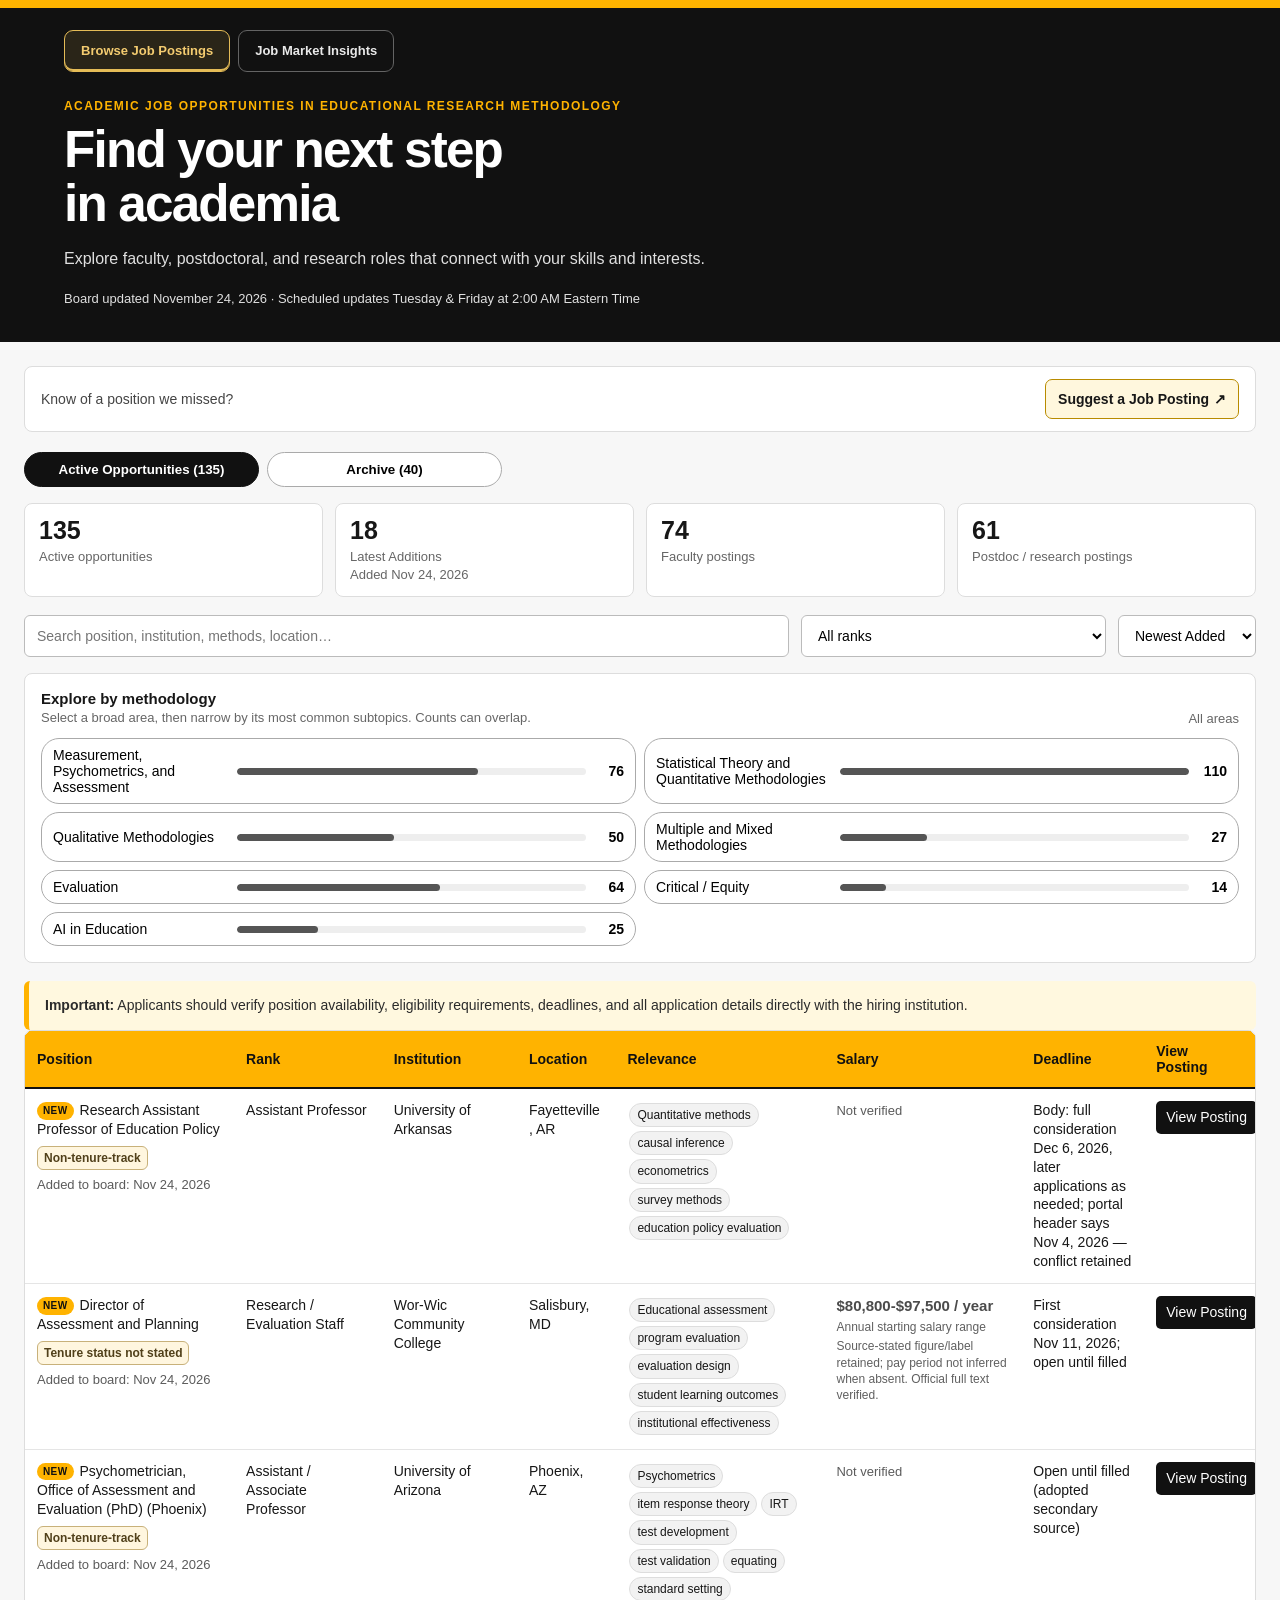
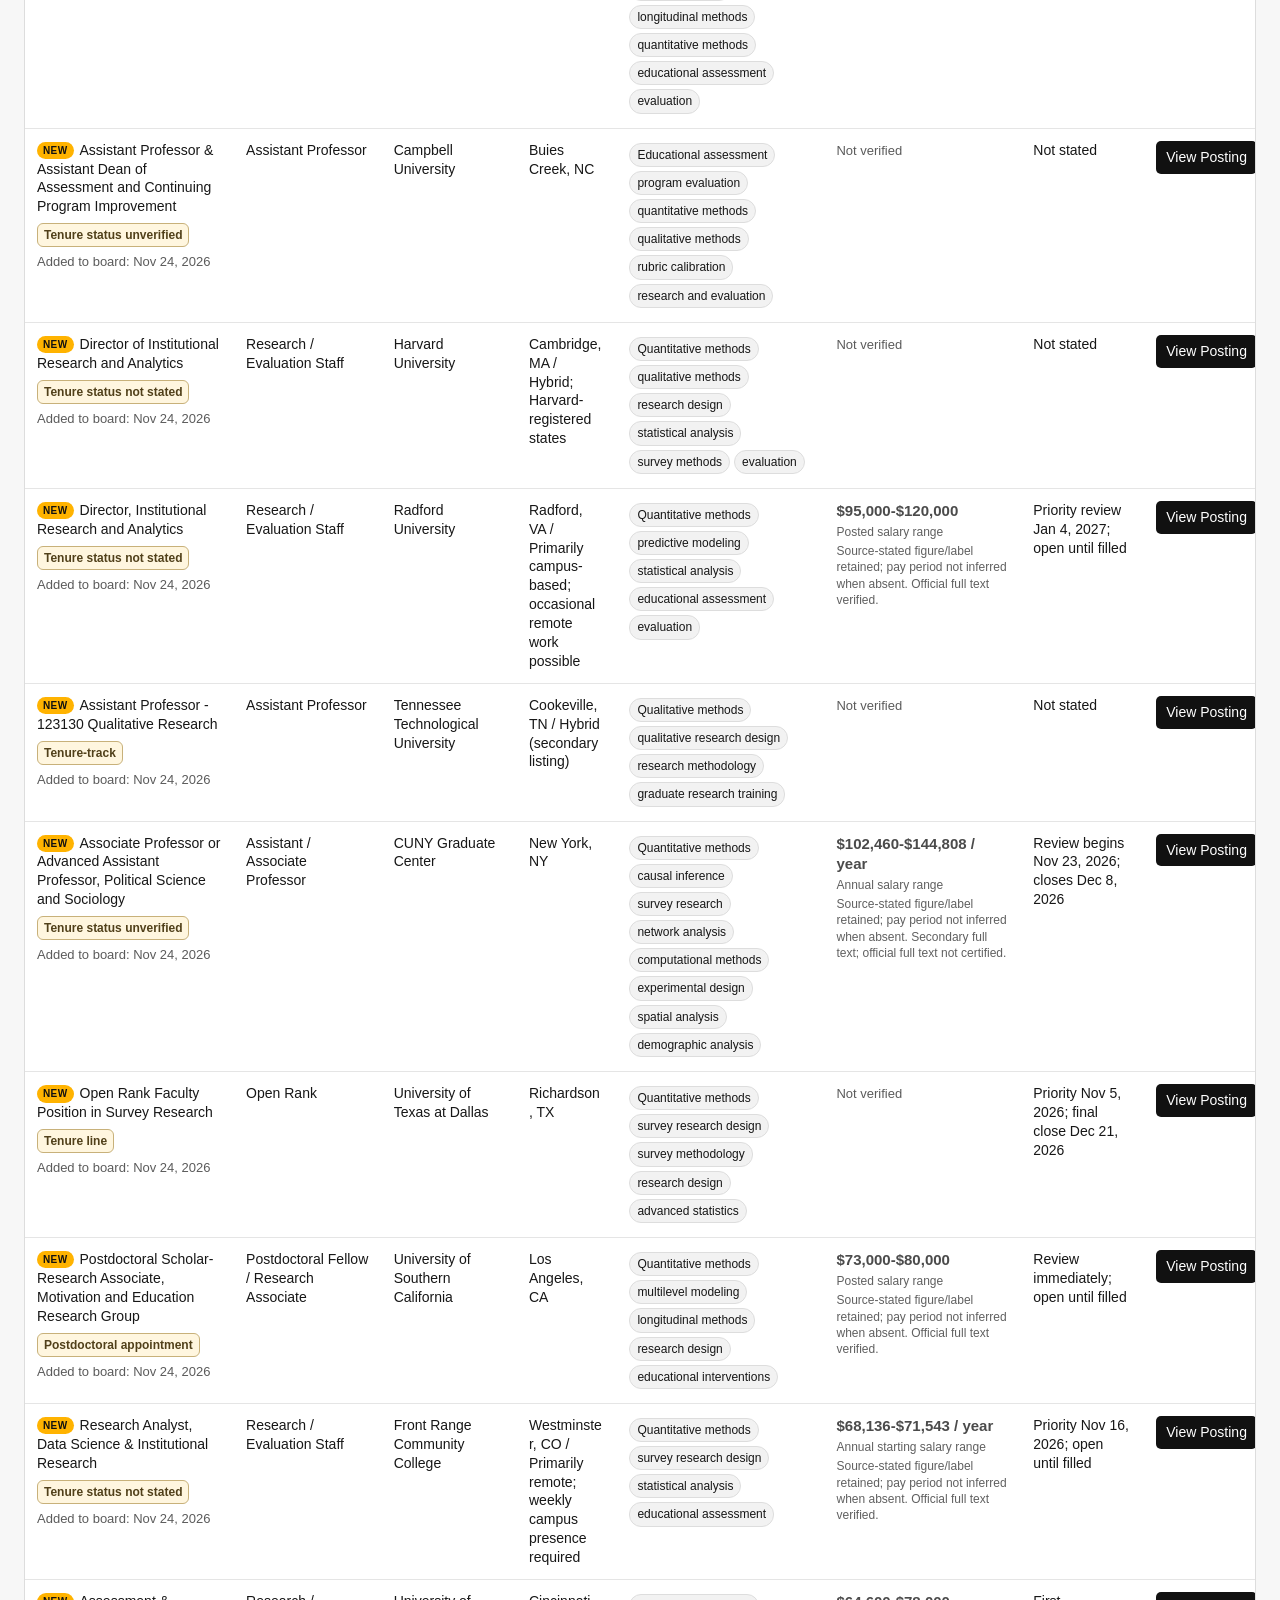
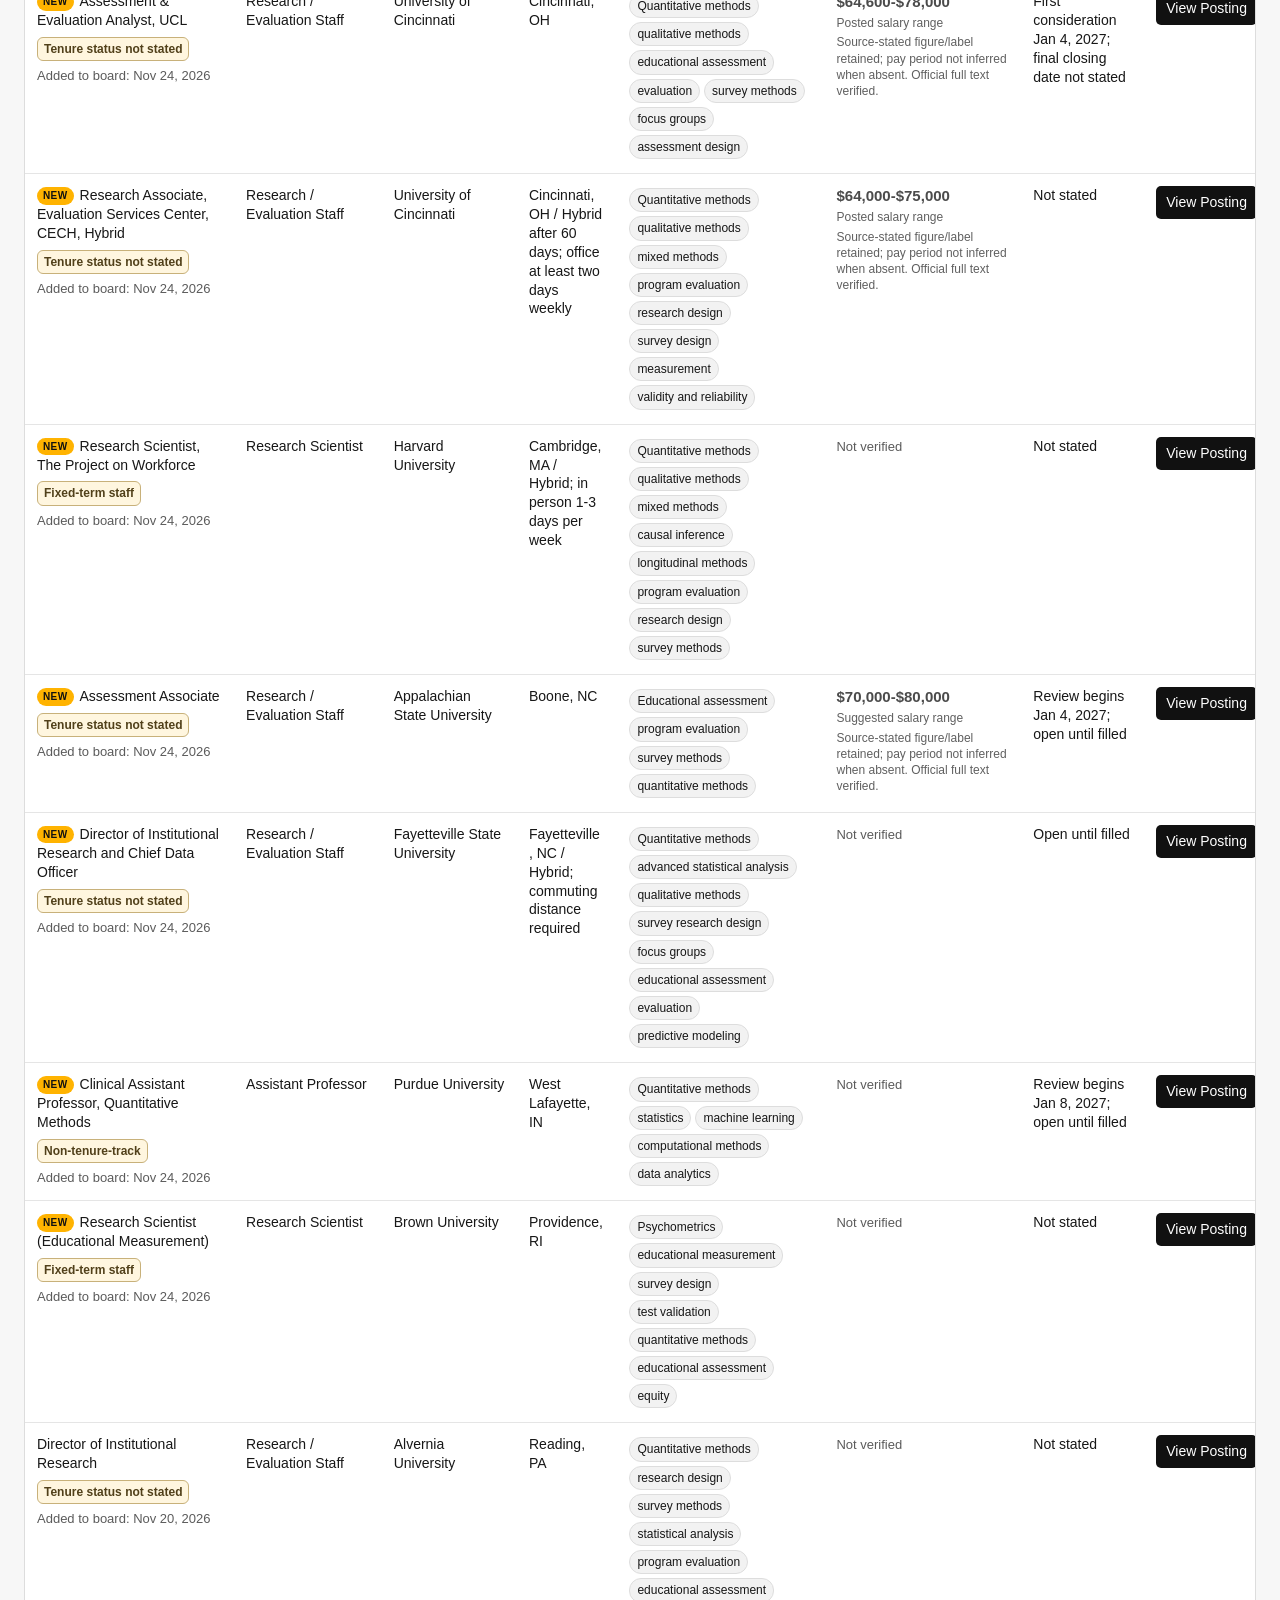
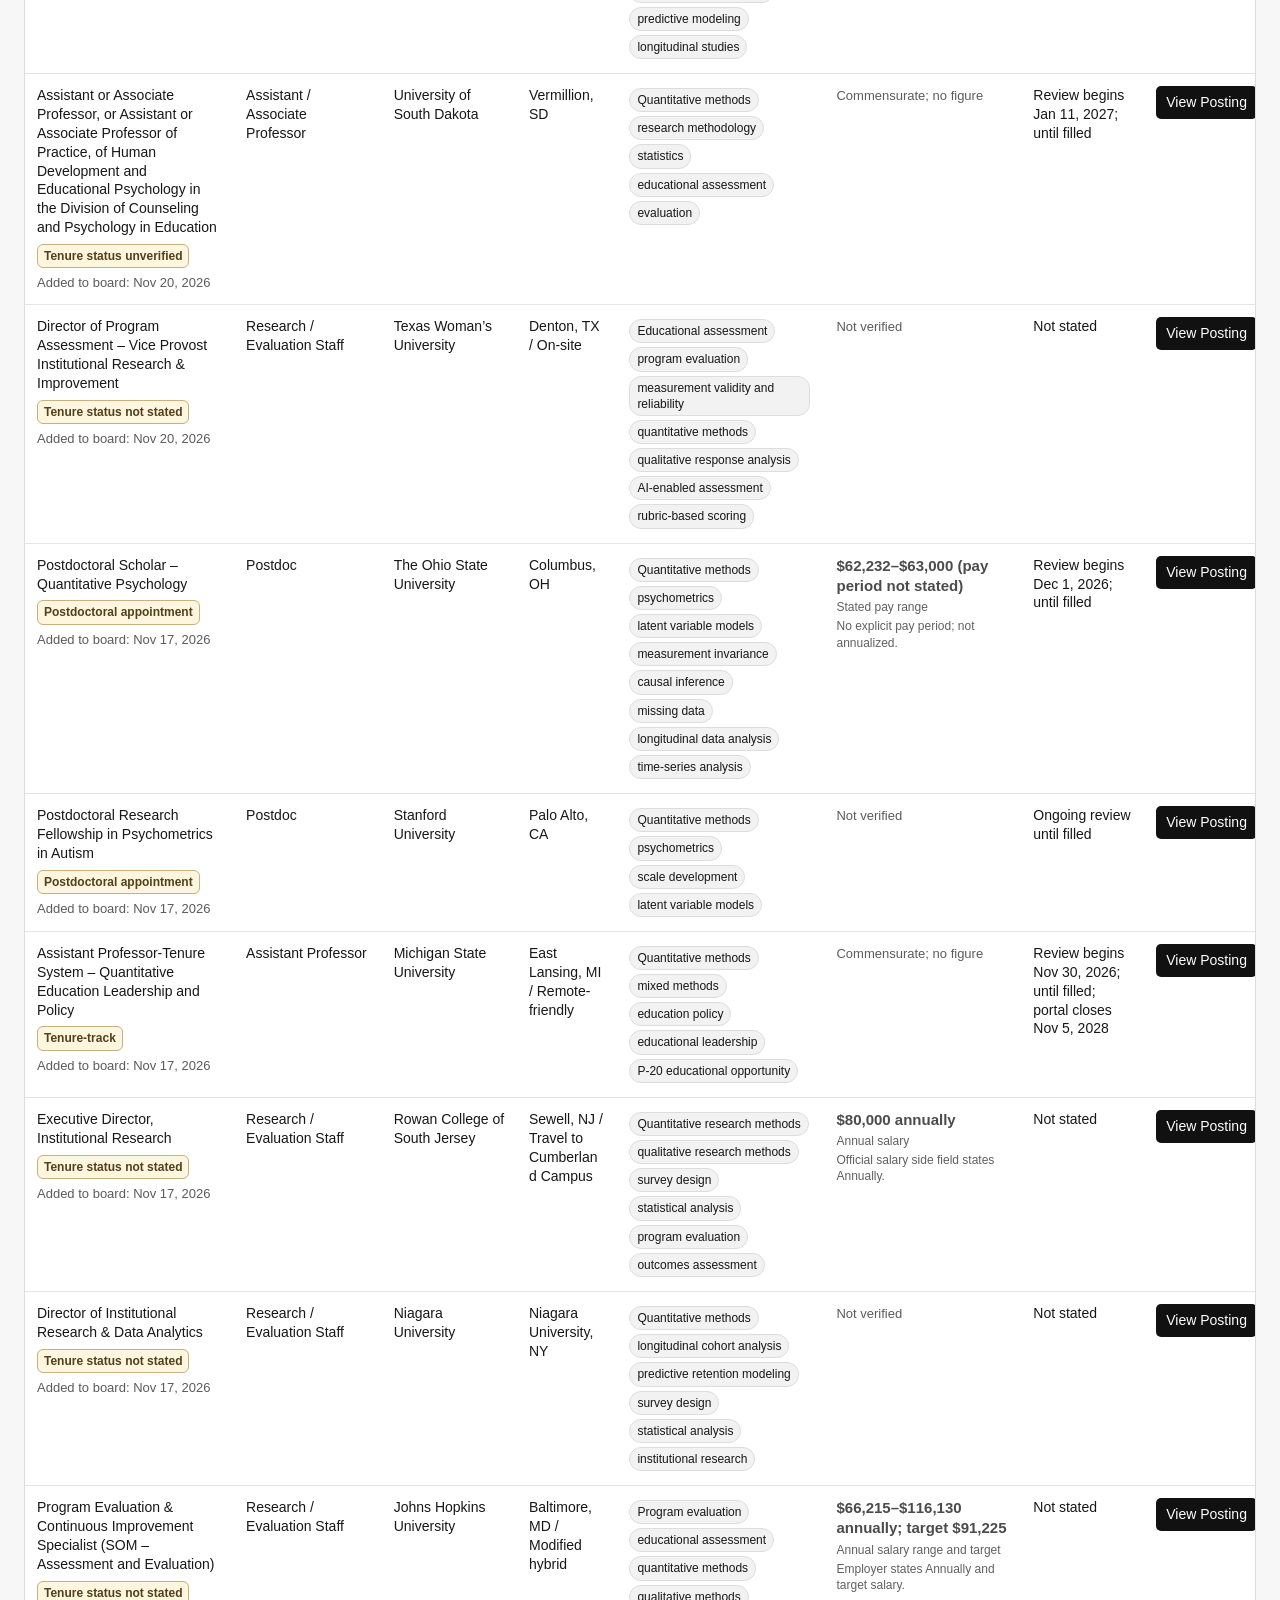
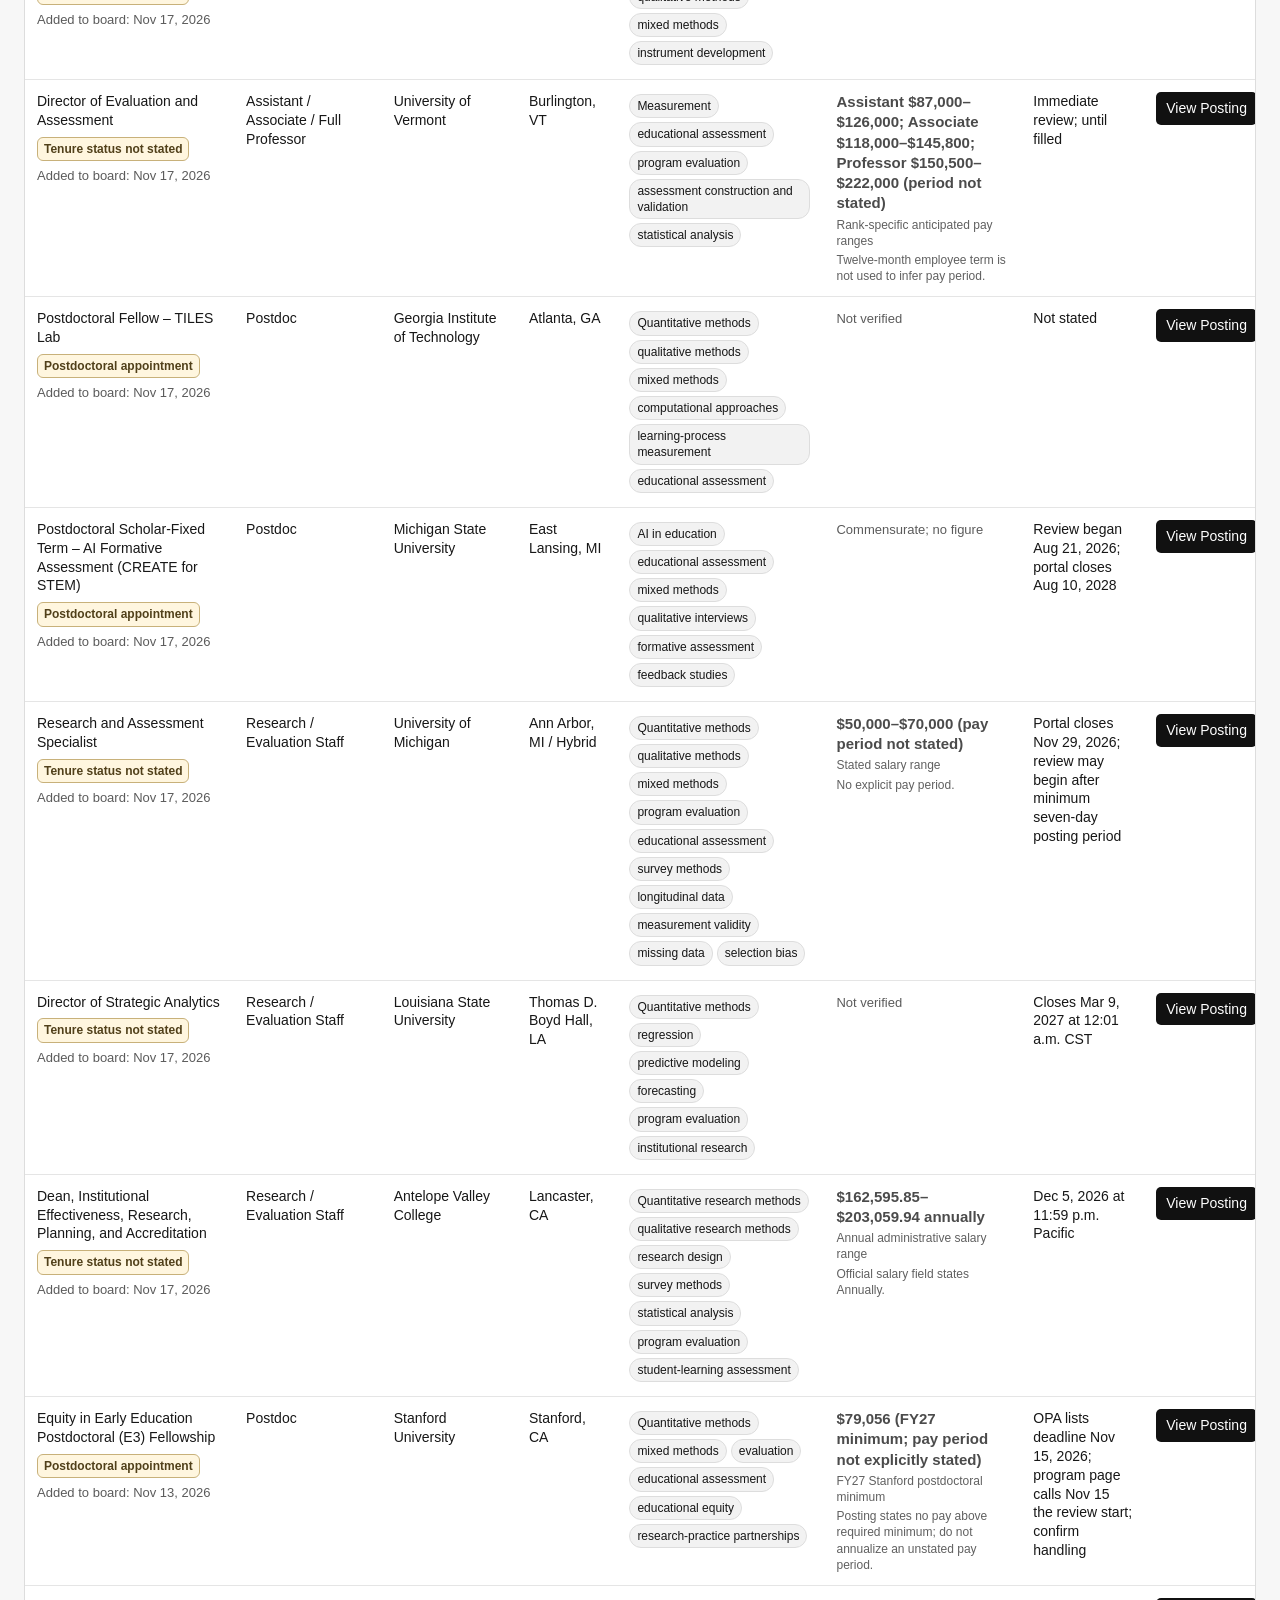
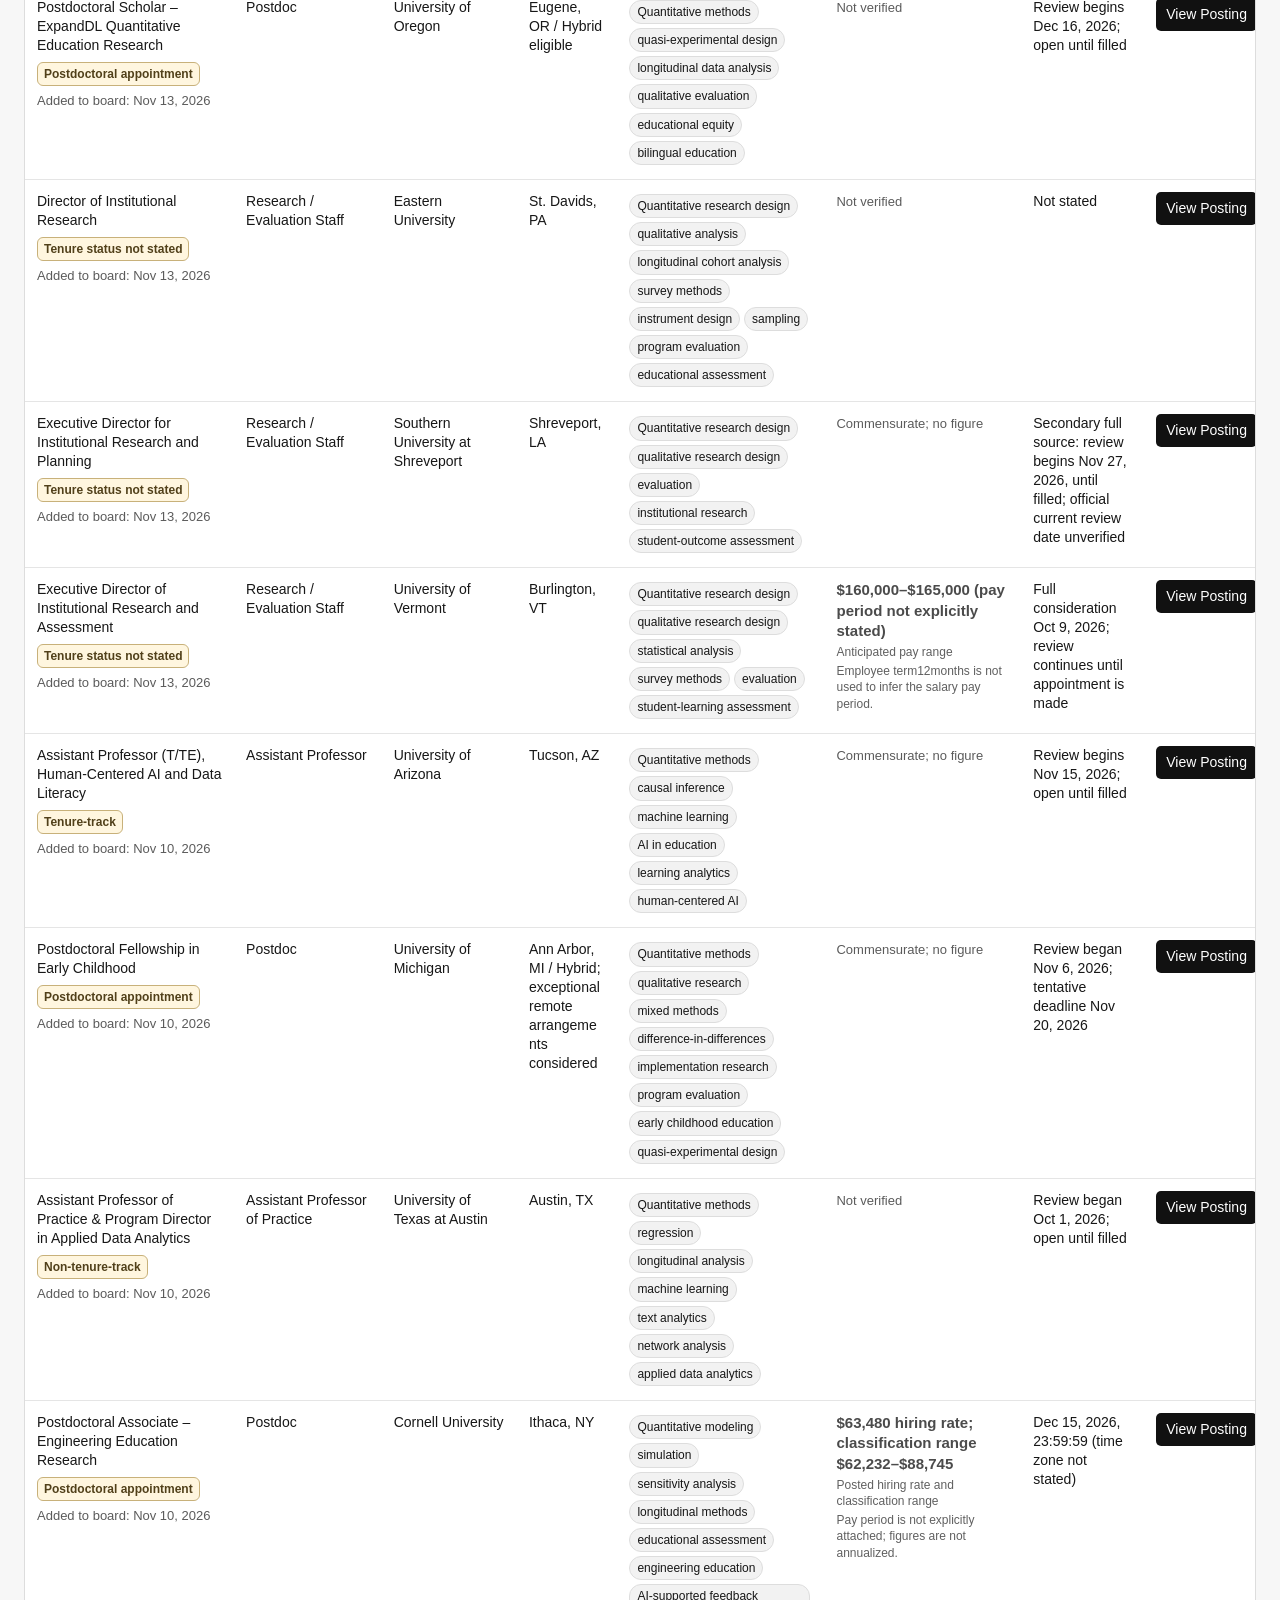
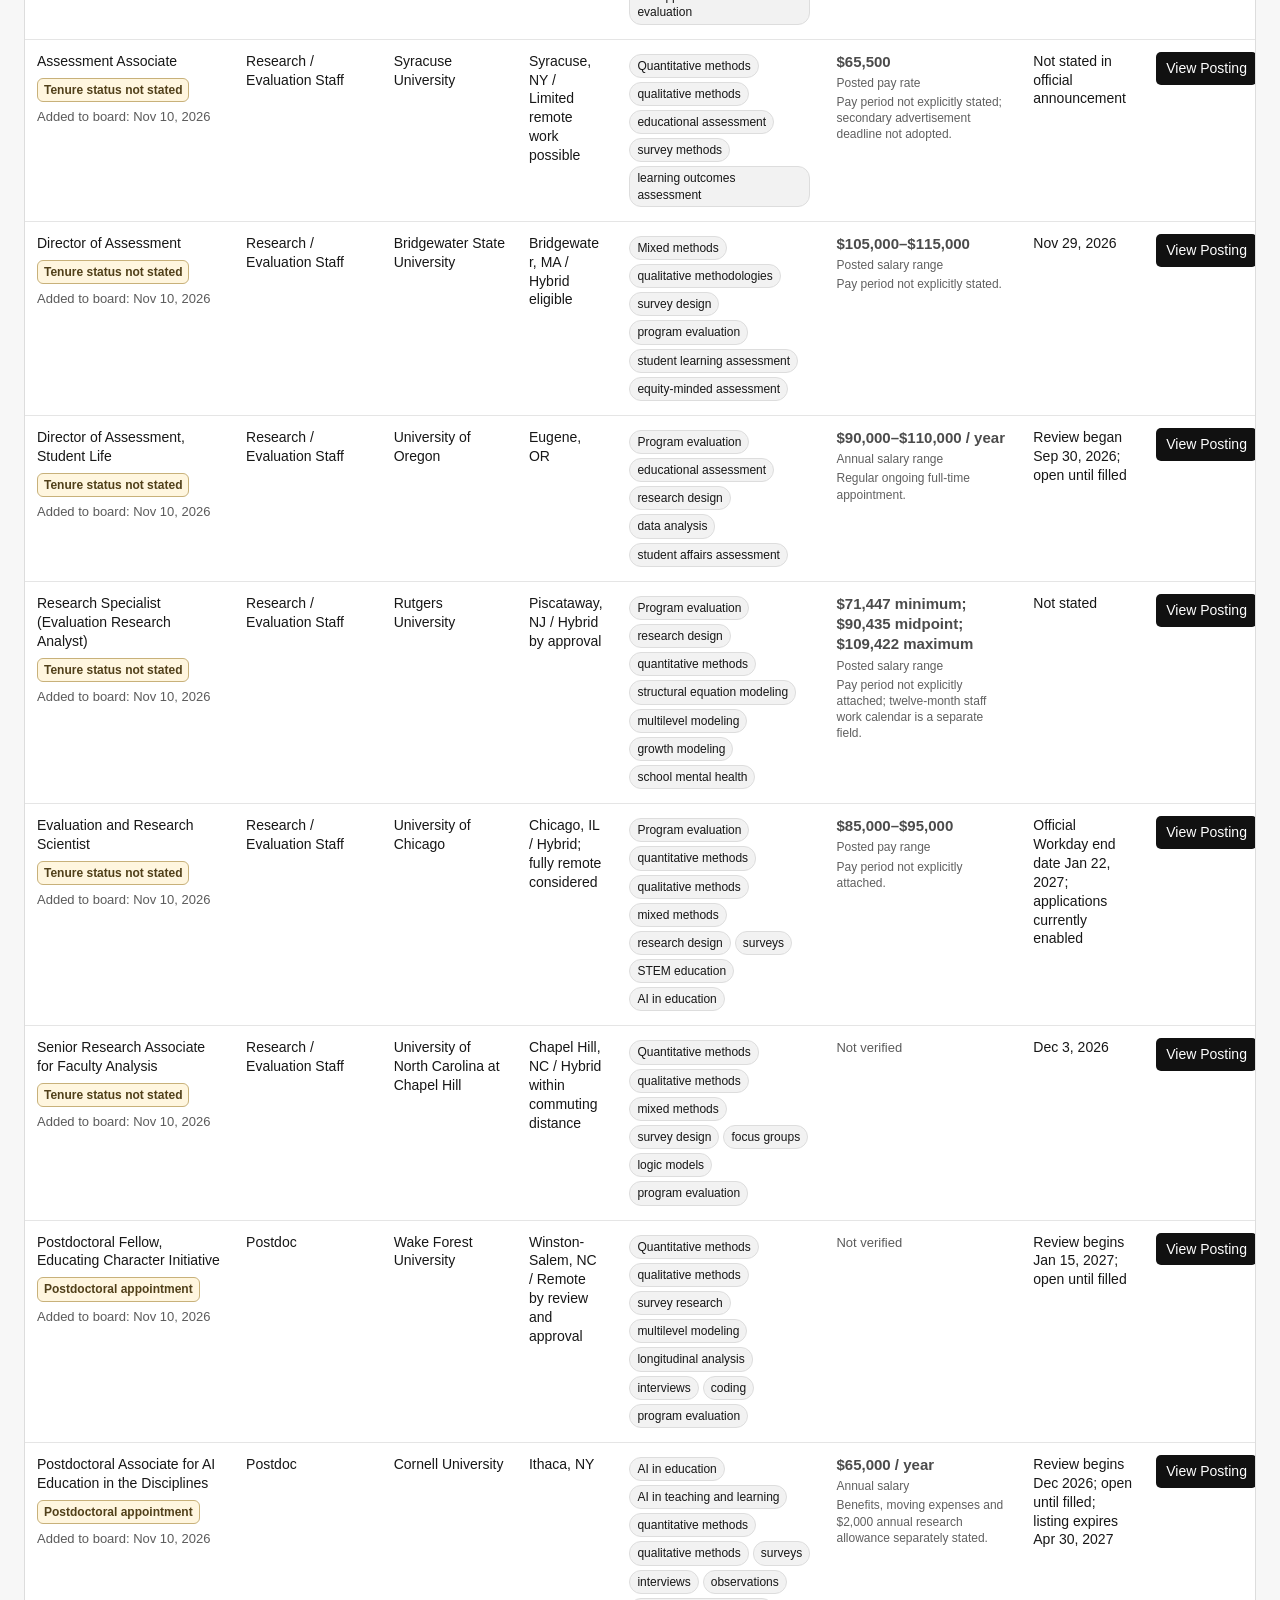
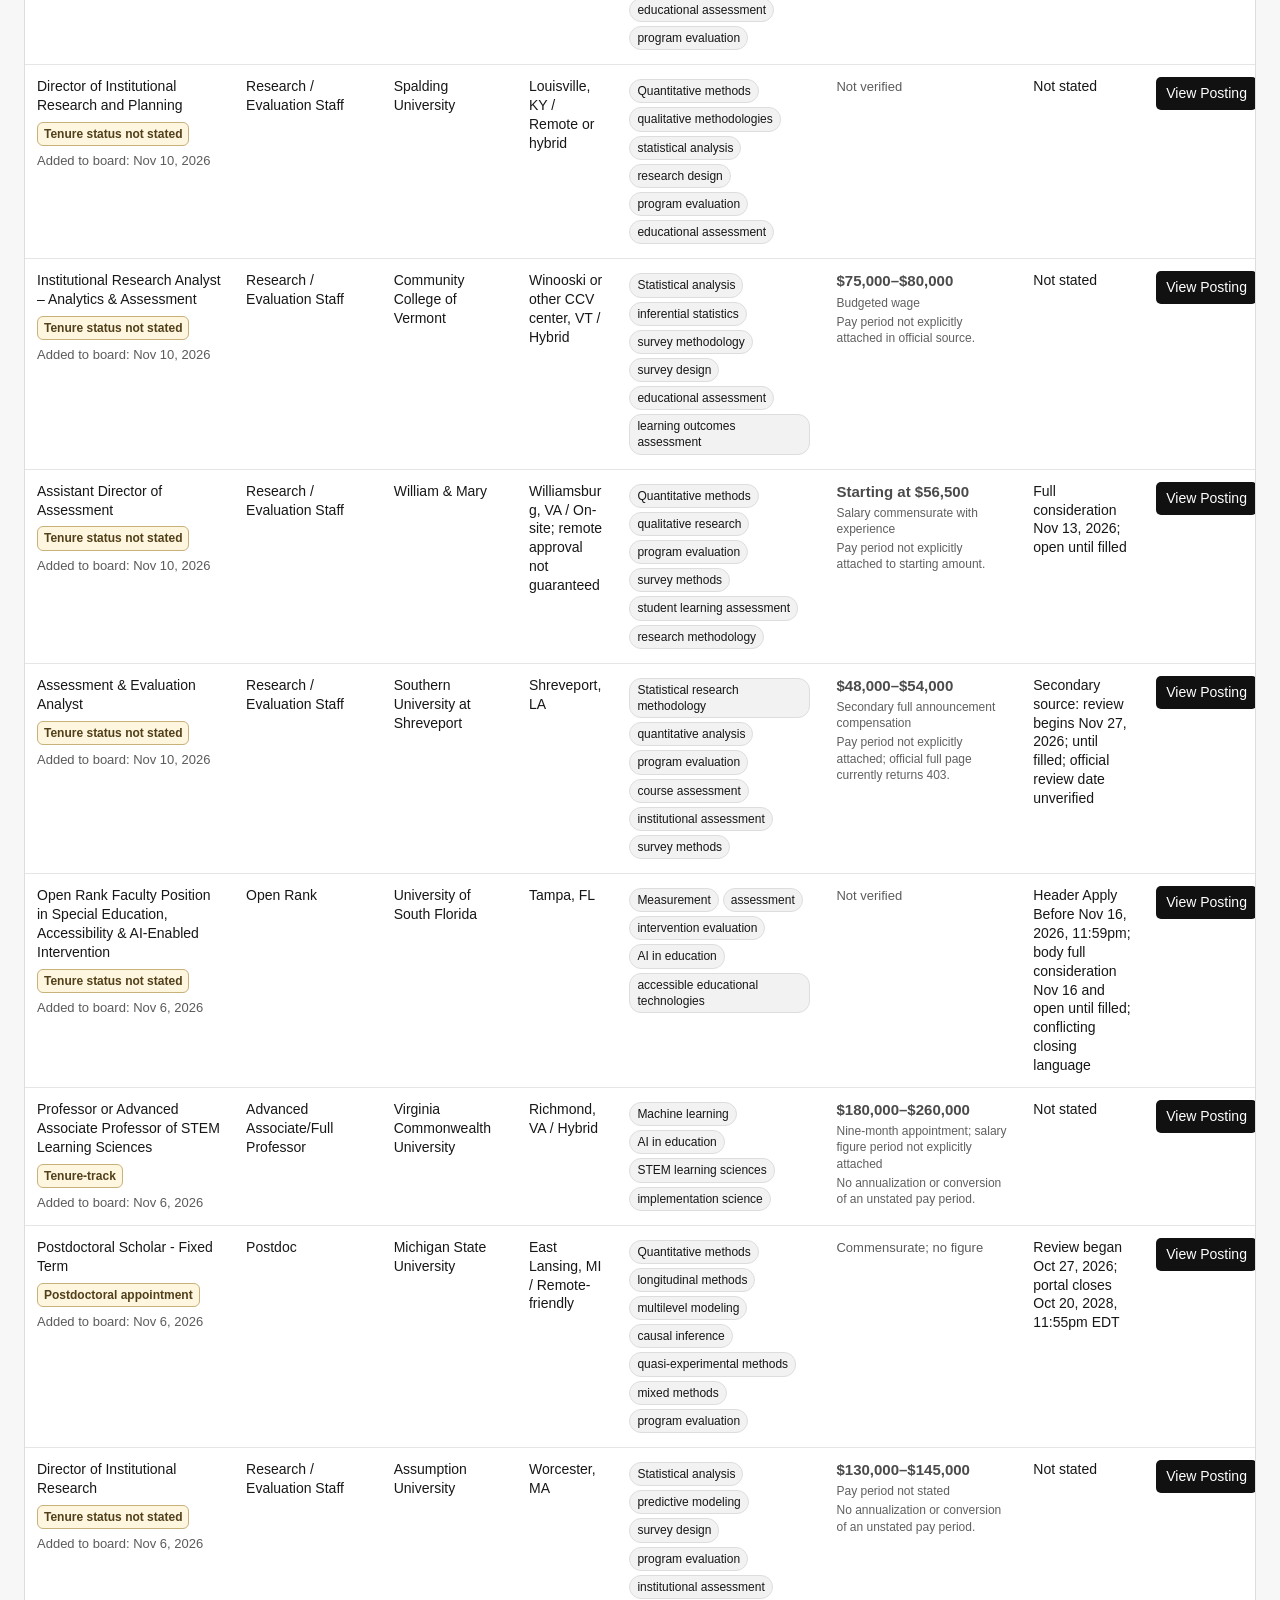
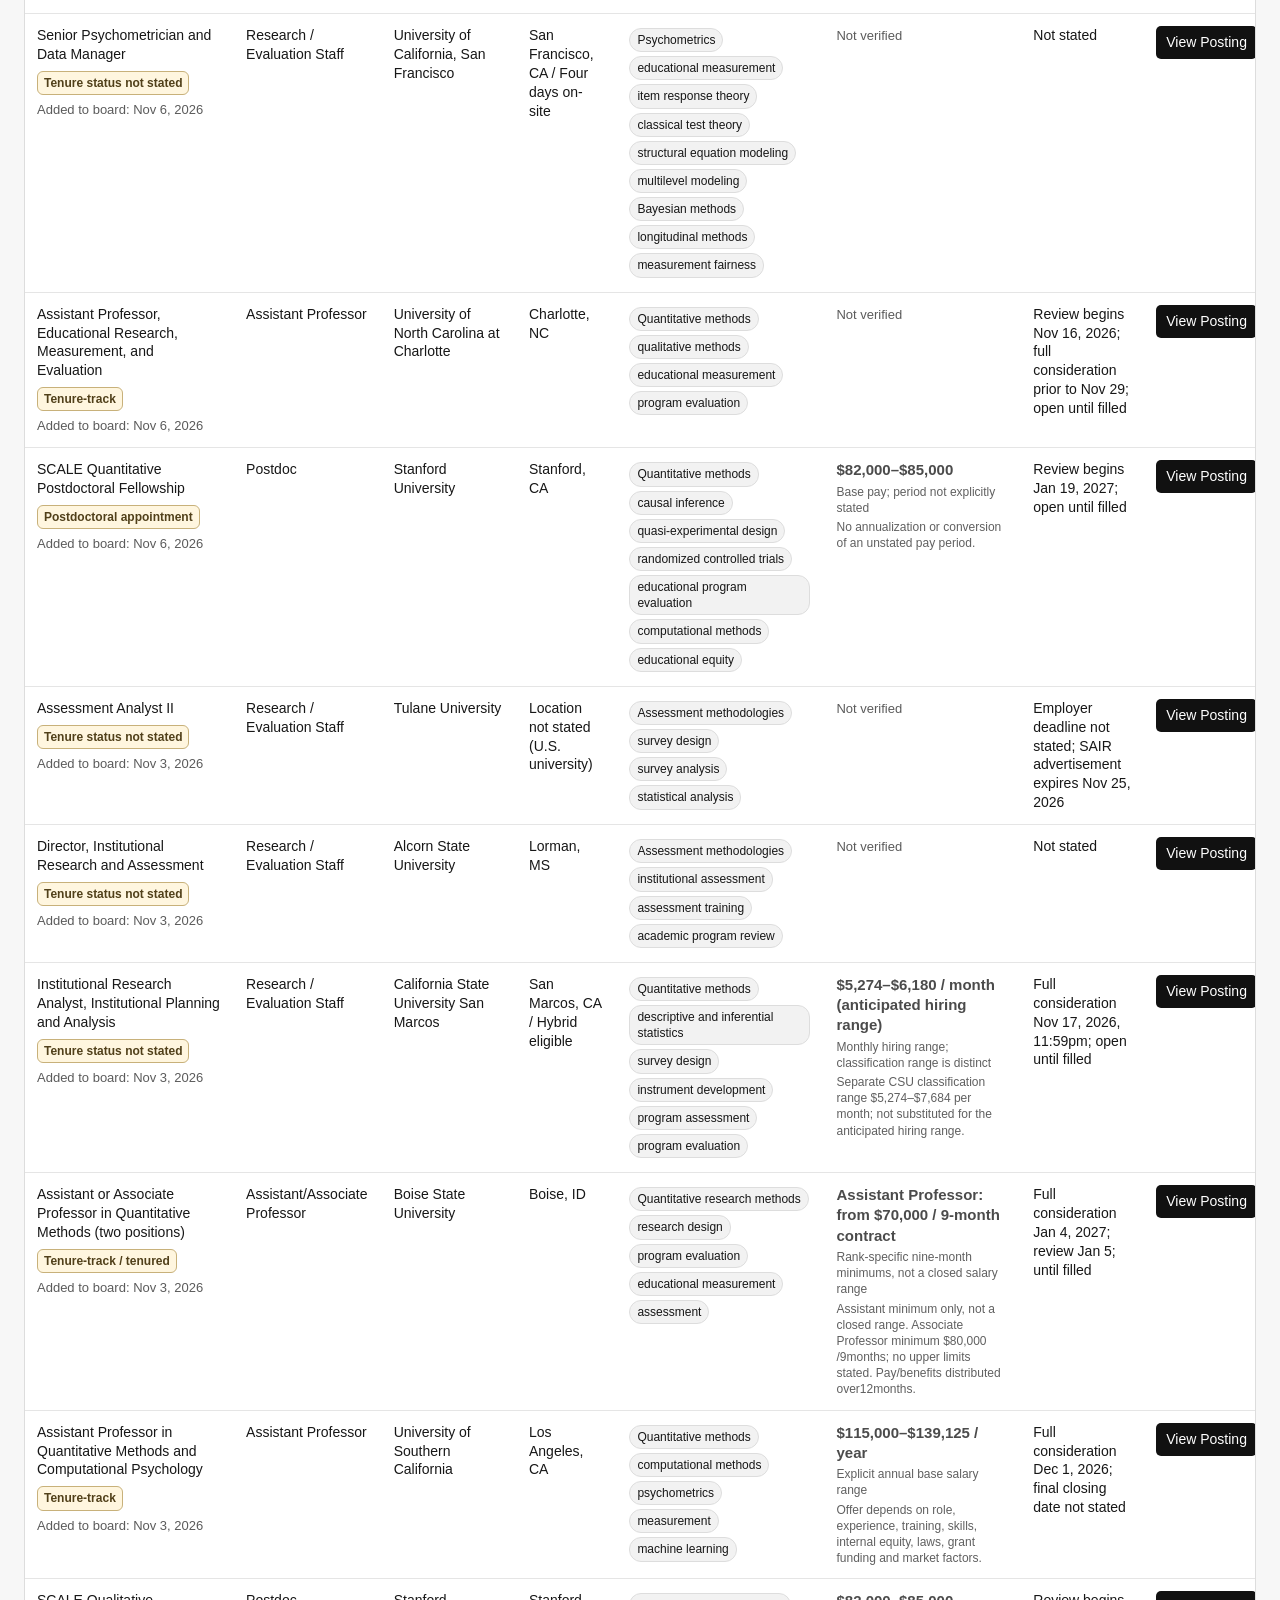
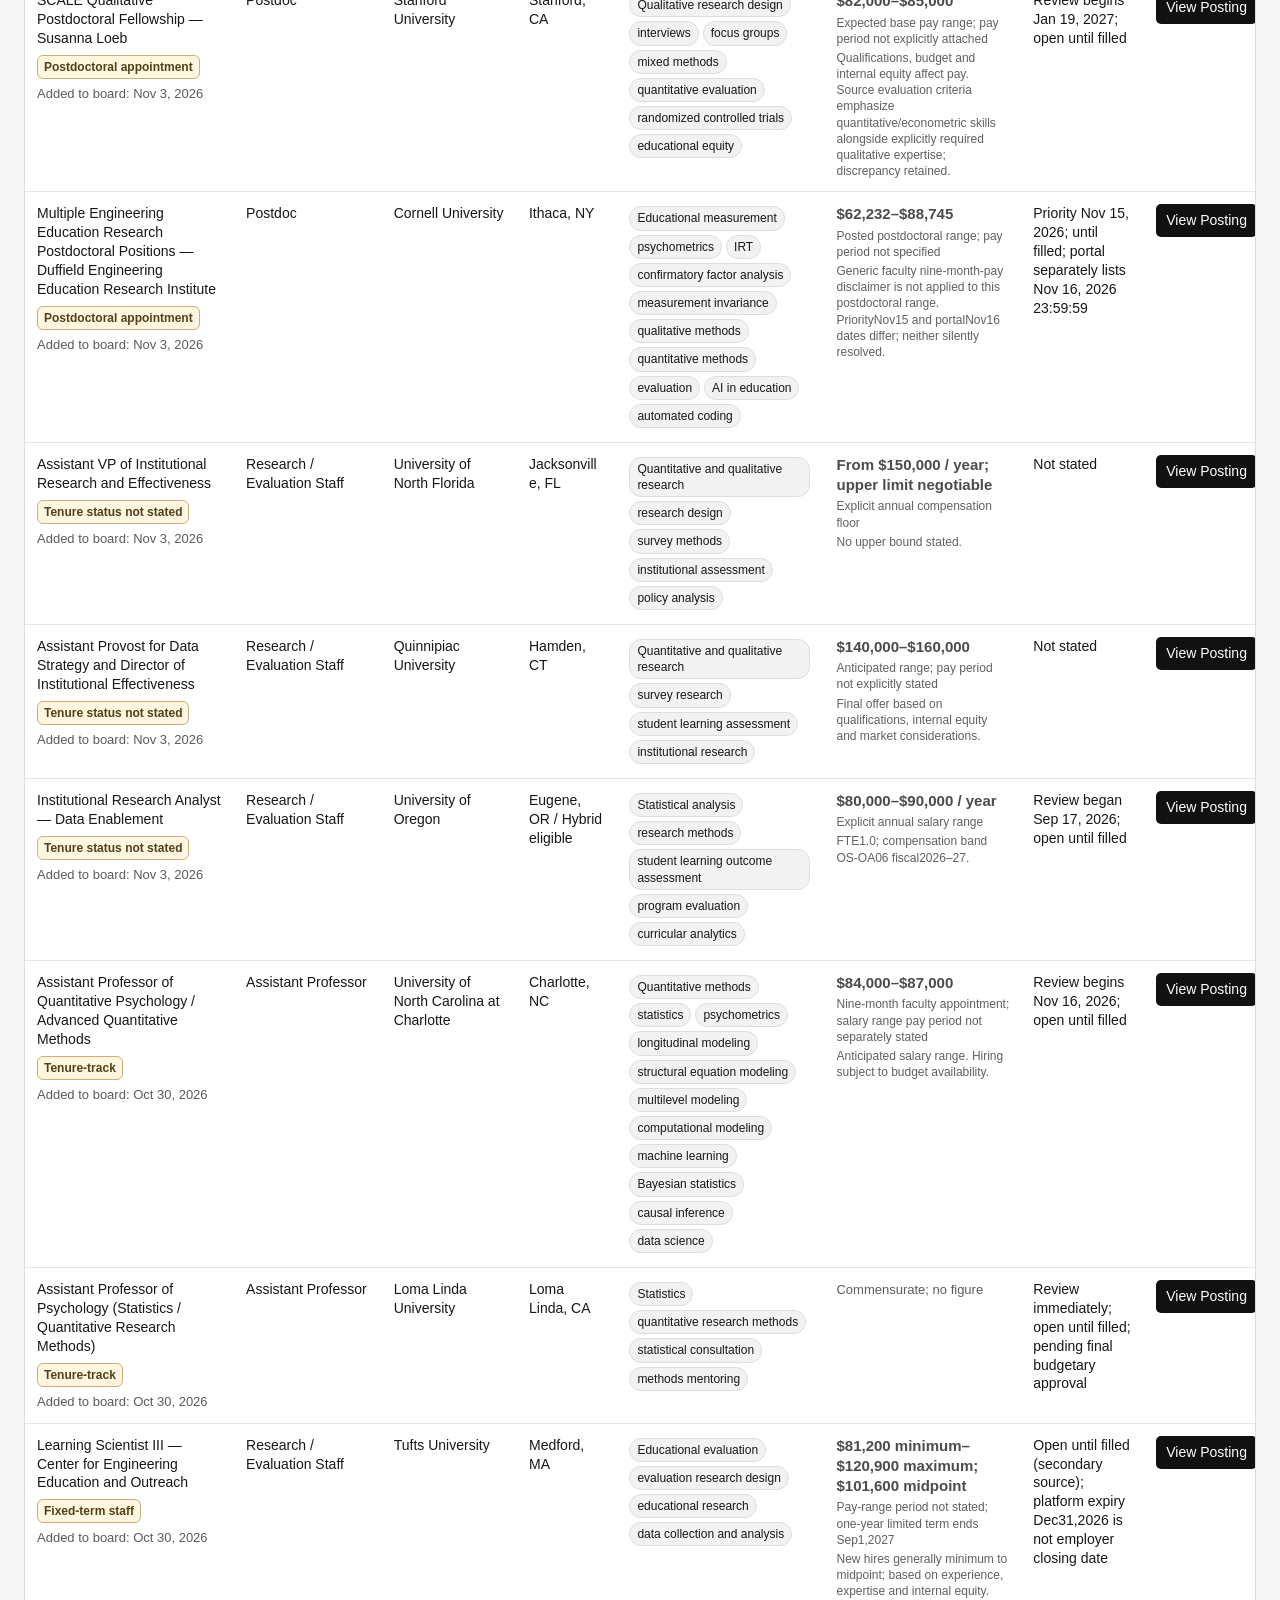
==== commit a15f7148: "Deduplicate UNC vacancy NF0010167 and retain original RAE-0142" ====
--- a/index.html
+++ b/index.html
@@ -32,7 +32,7 @@
 <div class="tablebox"><table><thead><tr><th>Position</th><th>Rank</th><th>Institution</th><th>Location</th><th>Relevance</th><th>Salary</th><th>Deadline</th><th id="statusHead" hidden>Status</th><th>View Posting</th></tr></thead><tbody id="jobs"></tbody></table></div><details class="about"><summary>About This Job Board</summary><div class="about-content"><h3>About</h3><p>A curated list of U.S. academic and research positions—spanning faculty, postdoc, and research scientist roles—aligned with the methodological focus of VCU’s RAE program, Advanced Educational Statistics Certificate, and Centroid Lab. Designed for students, alumni, and peers seeking methodology-driven careers across academia and research.</p><h3>Search Process</h3><p>The search process uses AI-assisted, multi-pass searches across academic job boards, disciplinary sources, and official employer career pages. Results are screened for methodological relevance, duplicates, and posting status. This curated collection should not be interpreted as exhaustive.</p><h3>Search Areas</h3><p>Opportunities are organized into seven broad areas: Measurement, Psychometrics, and Assessment; Statistical Theory and Quantitative Methodologies; Qualitative Methodologies; Multiple and Mixed Methodologies; Evaluation; Critical / Equity; and AI in Education. Selecting an area reveals frequently appearing subtopics identified from each posting’s Relevance terms, such as quantitative and qualitative research design, Bayesian methods, simulation, missing data, causal inference, SEM, multilevel / HLM, longitudinal methods, and learning analytics. A posting may match more than one area or subtopic.</p><h3>Position Types</h3><p>Assistant, Associate, Full, and Open Rank faculty; research faculty; postdoctoral positions; Research Scientist, Senior/Principal Research Scientist; Methodologist; and other relevant academic or research roles.</p><h3>Archive</h3><p>Opportunities that are closed, expired, removed, or no longer verifiable are preserved in a separate searchable Archive rather than permanently deleted. Archived records retain their original First Shared date and include their last verification status.</p><h3>Update Schedule</h3><p>Deep searches are scheduled for Tuesday and Friday at 2:00 AM Eastern Time. “First Shared” is the date a position was first added to this board, not necessarily the employer’s posting date.</p><h3>Job Market Insights</h3><p>The <a href="insights.html">Job Market Insights</a> page shows locations, fields, roles, stated application materials, and pay information for current active postings, alongside academic-year summaries that include active and archived postings. Pay and application-material information may be unavailable or unreported for some postings; applicants should confirm details with the hiring institution.</p><h3>Sources</h3><p>Opportunities are drawn from publicly available career listings and employer pages. When available, links lead to the hiring institution’s original posting.</p><h3>Feedback</h3><p>Suggestions for additional job sources, search terms, position types, or other improvements are welcome. Please contact Dr. Nick Chang (<a href="mailto:changc10@vcu.edu">changc10@vcu.edu</a>).</p><h3>Disclaimer</h3><p><strong>This is an independently maintained informational resource and is not an official Virginia Commonwealth University website.</strong></p><p>Job information is summarized from publicly available sources. This site does not reproduce full job advertisements and is not affiliated with or endorsed by the hiring institutions or third-party job platforms. This job board is provided as an informational resource. Job listings are identified and curated through an AI-assisted search process and may contain errors, omissions, outdated information, or changes made by employers after an update. Inclusion of a position does not constitute endorsement by Virginia Commonwealth University, the RAE program, the Advanced Educational Statistics Certificate, CENTROID Applied Machine Learning Lab, or Nick Chang. Applicants are responsible for verifying position availability, eligibility requirements, deadlines, and all application details directly with the hiring institution.</p></div></details><div class="footer"><strong>This is an independently maintained informational resource and is not an official Virginia Commonwealth University website.</strong><br><br>View Posting links are selected using a source hierarchy: official university/employer posting first, then established academic/professional job boards, then major job platforms when a stable official link is unavailable. Links are periodically rechecked. Applicants should verify position details and deadlines with the hiring institution. Suggestions for additional sources, search terms, or position types are welcome; please contact Dr. Nick Chang at <a href="mailto:changc10@vcu.edu">changc10@vcu.edu</a>.<p>Know of a position we missed? <a href="https://docs.google.com/forms/d/e/1FAIpQLSevJ-PMzYgU2aDbi0kT7EfaAevPUZllQALj64qMbINh5SLQlQ/viewform" target="_blank" rel="noopener noreferrer" aria-label="Suggest a Job Posting (opens Google Form in a new tab)">Suggest a Job Posting <span aria-hidden="true">↗</span></a></p></div></main>
 <script>
 const archiveJobs=[["Director of Institutional Effectiveness","Research / Evaluation Staff","Cornell College","Mount Vernon, IA / On-site; some regular remote work possible","Research methodology; survey design; educational assessment; program evaluation; statistical analysis; institutional research","Nov 17, 2026","Not stated","https://jobs.chronicle.com/job/37708712/director-of-institutional-effectiveness/","Nov 24, 2026","Posting Removed"],["Data Scientist, M-Powering Teacher Coaching","Research / Evaluation Staff","Harvard University","Cambridge, MA / Remote (Harvard-registered U.S. states)","Educational measurement; statistical methods; machine learning; natural language processing; generative AI in education; evaluation; qualitative and quantitative coding","Oct 30, 2026","Not stated","https://jobs.smartrecruiters.com/HarvardUniversity/3743990015806161-data-scientist-m-powering-teacher-coaching","Nov 24, 2026","Posting Removed"],["Open Rank Professor in Statistics, Social Work","Open Rank","Binghamton University, State University of New York","Binghamton, NY","Quantitative methods; psychometrics; latent variables; multilevel; longitudinal; Bayesian; causal inference; missing data; ML; equity","Oct 2, 2026","Open until filled; review continues until Jan 15, 2027","https://careers.insidehighered.com/job/3555712/open-rank-professor-in-statistics-social-work/","Nov 24, 2026","Posting Removed"],["Assessment Analyst","Research / Evaluation Staff","University of Massachusetts Boston","Boston, MA","Quantitative methods; qualitative methods; educational assessment; institutional effectiveness; policy evaluation; learning outcomes","Nov 10, 2026","Nov 19, 2026 (Eastern Standard Time)","https://employmentopportunities.umb.edu/boston/en-us/job/530310/assessment-analyst","Nov 20, 2026","Deadline Passed"],["Research Analyst, Survey Research","Research / Evaluation Staff","Villanova University","Villanova, PA","Survey methods; quantitative analysis; qualitative methods; thematic analysis; institutional assessment","Nov 6, 2026","Not stated","https://jobs.villanova.edu/postings/36500/print_preview","Nov 20, 2026","Posting Removed"],["Tenure-Track Assistant Professor of Psychology - Psychological Research Methodology & Psychology as a Natural Science","Assistant Professor","James Madison University","Harrisonburg, VA","Psychological research methodology; research methods teaching; undergraduate research supervision","Nov 6, 2026","Review begins Nov 16, 2026; closing date not stated","https://jobs.jmu.edu/jobs/tenure-track-assistant-professor-of-psychology-psychological-research-methodology-psychology-as-a-natural-science-harrisonburg-virginia-united-states","Nov 20, 2026","Posting Removed"],["Assistant Professor of Sociology (Qualitative Research Methods)","Assistant Professor","University of North Carolina at Charlotte","Charlotte, NC","Qualitative research methods; research design; qualitative methods teaching and student research training","Oct 23, 2026","Full consideration Oct 19, 2026; recruitment continues until filled","https://jobs.charlotte.edu/postings/70633","Nov 20, 2026","Posting Removed"],["Postdoctoral Research Associate, Gifted Education Research & Resource Institute","Postdoc","Purdue University","West Lafayette, IN / Remote possible","Quantitative methods; qualitative methods; mixed methods; program evaluation; research design","Oct 6, 2026","Open until filled; review begins immediately","https://careers.purdue.edu/job/Postdoctoral-Research-Associate/43836-en_US/","Nov 20, 2026","Posting Removed"],["Assistant Professor of Educational Studies (Community-Based Education)","Assistant Professor","Trinity College","Hartford, CT","Quantitative methods; participatory research; equity; community-based education","Oct 2, 2026","Open until filled; review begins Oct 1, 2026","https://trincoll.peopleadmin.com/postings/3754","Nov 20, 2026","Posting Removed"],["Assistant/Associate Professor, Mathematics (Statistics or Statistics Education)","Assistant/Associate Professor","Marist University","Poughkeepsie, NY","Statistics; statistics education; machine learning; data science","Oct 2, 2026","Open until filled; review began Sep 28, 2026","https://careers.pageuppeople.com/mob/870/cw/en-us/job/494039/assistantassociate-professor-mathematics","Nov 20, 2026","Posting Removed"],["Assistant/Associate Professor in Educational Research","Assistant/Associate Professor","Coastal Carolina University","Conway, SC","Quantitative methods; mixed methods; educational research; assessment","Sep 25, 2026","Open until filled; review begins Oct 23, 2026","https://jobs.coastal.edu/postings/122779","Nov 20, 2026","Posting Removed"],["Executive Director of Institutional Effectiveness and Assessment","Research / Evaluation Staff","University of West Georgia","Carrollton, GA","Institutional research methods; statistical analysis; program evaluation; student learning outcomes assessment","Nov 3, 2026","Not stated in full secondary posting","https://careers.insidehighered.com/job/3563609/executive-director-of-institutional-effectiveness-and-assessment","Nov 17, 2026","Posting Removed"],["Assistant Professors - Industrial-Organizational Psychology, People Analytics and Workforce Solutions","Assistant Professor","Georgia Institute of Technology","Atlanta, GA","Psychometrics; people analytics; causal inference; multilevel and longitudinal modeling; machine learning; workforce assessment; organizational network analysis","Oct 16, 2026","Not listed","https://careers.insidehighered.com/job/3550894/-assistant-professors-industrial-organizational-psychology-people-analytics-and-workforce-solutions","Nov 17, 2026","Posting Removed"],["Tenure-Track Assistant Professor, Human Behavior, Research, and Policy","Assistant Professor","Boston University","Boston, MA","Quantitative methods; qualitative approaches; equity; child and family research","Oct 2, 2026","Oct 15, 2026 or until filled","https://careers.insidehighered.com/job/3551807/tenure-track-assistant-professor-in-department-of-human-behavior-research-and-policy/","Nov 17, 2026","Posting Removed"],["Assistant Research Professor - Center for Education, Identity and Social Justice (Summer Institutes)","Assistant Research Professor","University of Southern California","Los Angeles, CA","Mixed methods; quantitative analysis; qualitative analysis; educational program evaluation; educational equity; social justice; randomized controlled trials; quasi-experimental design","Nov 10, 2026","Review immediately; open until filled","https://usccareers.usc.edu/job/los-angeles/assistant-research-professor-center-for-education-identity-and-social-justice/1209/102627322592","Nov 13, 2026","Posting Removed"],["Director of Assessment and Accreditation","Research / Evaluation Staff","North Carolina A&T State University","Greensboro, NC / Primarily on-site","Quantitative analysis; survey research; educational assessment; institutional assessment; program evaluation","Nov 10, 2026","Nov 11, 2026","https://jobs.ncat.edu/postings/42013/print_preview","Nov 13, 2026","Deadline Passed"],["Assistant Research Professor - Center for Education, Identity and Social Justice","Assistant Research Professor","University of Southern California","Los Angeles, CA","Mixed methods; longitudinal methods; randomized controlled trials; quasi-experimental design; educational equity; social justice","Nov 6, 2026","Review immediately; open until filled","https://usccareers.usc.edu/job/los-angeles/assistant-research-professor-center-for-education-identity-and-social-justice/1209/102627322640","Nov 13, 2026","Posting Removed"],["Senior Institutional Research Analyst & Consultant","Research / Evaluation Staff","University of Notre Dame","South Bend, IN / Hybrid eligible","Quantitative methods; research design; regression; multivariate analysis; statistics; causal inference; machine learning; survey methods","Nov 6, 2026","Nov 12, 2026","https://jobs.smartrecruiters.com/UniversityOfNotreDame/3743990016501546-senior-institutional-research-analyst-consultant","Nov 13, 2026","Deadline Passed"],["Senior Psychometrician","Research / Evaluation Staff","Western Governors University","Salt Lake City, UT","Psychometrics; educational measurement; item analysis; reliability analysis; statistical analysis","Nov 6, 2026","Nov 9, 2026","https://wgu.wd5.myworkdayjobs.com/External/job/Salt-Lake-City-UT/Senior-Psychometrician_JR-026324","Nov 6, 2026","Deadline Passed"],["Assistant/Associate Professor of Curriculum, Educational Studies, or Educational Research","Assistant/Associate Professor","Augusta University","Augusta, GA","Educational research; research methodology; qualitative, quantitative and mixed methods; program evaluation","Oct 9, 2026","Not listed","https://careers.insidehighered.com/job/3540538/assistant-associate-professor-of-curriculum-educational-studies-or-educational-research","Nov 3, 2026","Posting Removed"],["Assistant Professor of Educational Studies (Instructional Design, Technology, and Quantitative Methods Focus)","Assistant Professor","University of Nevada, Reno","Reno, NV","Quantitative methods; educational measurement; assessment; data analytics; AI in education; instructional technology","Sep 18, 2026","Open until filled; review begins Oct 16, 2026; posting closes Oct 31, 2026","https://nshe.wd1.myworkdayjobs.com/en-US/UNR-external/job/Assistant-Professor-of-Educational-Studies--Instructional-Design--Technology--and-Quantitative-Methods-Focus-_R0153407-1","Nov 3, 2026","Posting Removed"],["Assistant Professor, Quantitative Science Program","Assistant Professor","Brown University","Providence, RI","Quantitative methods; psychometrics; longitudinal analysis; quantitative study design","Sep 25, 2026","Not listed","https://hiringcafe.com/job/assistant-professor-quantitative-science-program-brown-university-m5lax13cz2sg89ed","Oct 30, 2026","Posting Removed"],["Postdoctoral Researcher — AI-Integrated STEM Education","Postdoc","Tennessee State University","Nashville, TN","AI in education; STEM education; learning analytics; educational data mining; psychometrics; adaptive assessment","Oct 9, 2026","Oct 23, 2026","https://jobs.tnstate.edu/postings/11120","Oct 27, 2026","Deadline Passed"],["Assistant Professor – Artificial Intelligence Education","Assistant Professor","New Mexico State University","Las Cruces, NM","AI education; learning sciences; AI pedagogy","Sep 25, 2026","Oct 22, 2026, 11:55 p.m. MDT","https://careers.nmsu.edu/jobs/assistant-professor-artificial-intelligence-education-las-cruces-new-mexico-united-states","Oct 23, 2026","Deadline Passed"],["Postdoctoral Research Scientist, Applied Modeling, Measurement & Methodology Lab","Postdoc / Research Scientist","Fordham University","New York, NY","Measurement; latent variables; MLM; psychometrics; simulation; missing data","Sep 18, 2026","Not listed","https://careers.fordham.edu/postings/11864/print_preview","Oct 23, 2026","Posting Removed"],["Assistant Professor of Education, General Faculty (Curriculum & Instruction)","Assistant Professor (Teaching Track)","University of Virginia","Charlottesville, VA","Assessment; applied research methods; learning sciences; practitioner research","Oct 2, 2026","Open until filled; review begins early Oct 2026","https://careers.insidehighered.com/job/3550357/assistant-professor-of-education-general-faculty-curriculum-and-instruction-/","Oct 23, 2026","Posting Removed"],["Assistant Professor of Psychology","Assistant Professor","California Lutheran University","Thousand Oaks, CA","Statistics; quantitative methodology; research methods","Sep 29, 2026","Oct 18, 2026","https://careers.callutheran.edu/postings/13532","Oct 20, 2026","Posting Removed"],["Postdoc, Operational Psychometrics & Educational Data Science","Postdoc","Stanford University","Stanford, CA","Psychometrics; educational data science; assessment; item response theory; adaptive testing","Sep 18, 2026","Not listed","https://www.applykite.com/positions/postdoctoral-position-in-operational-psychometrics-and-educational-data-science-at-stanford-university-6p3vqzmy73","Oct 20, 2026","Posting Removed"],["Assistant Professor of Psychology (Quantitative Psychology)","Assistant Professor","San Diego State University","San Diego, CA","Quantitative psychology; ML/AI; psychometrics; SEM; multilevel models; Bayesian methods; experimental designs; network analysis (historical record; source re-verification pending)","Sep 18, 2026","Sep 18, 2026","https://careers.pageuppeople.com/873/sd/en-us/job/559042/assistant-professor-of-psychology","Sep 22, 2026","Deadline Passed"],["Postdoctoral Associate, Yale Center for Emotional Intelligence","Postdoc","Yale University","New Haven, CT","Psychometric assessment; intervention research; large-scale data analysis","Sep 18, 2026","Not listed","https://postdocs.yale.edu/posts/2026-07-08-postdoctoral-associate-the-yale-center-for-emotional-intelligence-ycei-part-of-the","Oct 2, 2026","Posting Removed"],["Research Assistant Professor, Biostatistics or Quantitative Psychology","Research Assistant Professor","University of Oklahoma Health Sciences Center","Oklahoma City, OK","Quantitative psychology; longitudinal methods; MLM; statistics","Sep 22, 2026","Open until filled","https://apply.interfolio.com/182513","Oct 20, 2026","Closed"],["Assistant Teaching Professor, Quantitative Methods-Psychology","Assistant Teaching Professor","University of California, Berkeley","Berkeley, CA","Quantitative methods; psychometrics; MLM; SEM; machine learning","Sep 18, 2026","Sep 29, 2026","https://aprecruit.berkeley.edu/JPF05480","Oct 2, 2026","Deadline Passed"],["Open Rank, Quantitative & Computational Methods (3 positions)","Open Rank","Texas A&M University","College Station, TX","Psychometrics; ML/AI; MLM; longitudinal methods; data science; network analysis","Sep 18, 2026","Priority Oct 1, 2026; applications accepted until filled","https://faculty.tamu.edu/JobDetail?JobId=190514","Oct 20, 2026","Consideration Date Passed"],["Tenure-Track Assistant/Associate Psychology Professor (School Psychology)","Assistant/Associate Professor","Millersville University of Pennsylvania","Millersville, PA","Assessment; statistics; research methods; tests and measurement; equity","Oct 2, 2026","Oct 1, 2026","https://jobs.millersville.edu/postings/15272","Oct 2, 2026","Deadline Passed"],["Faculty Position in Early Learning: Mechanisms and Interventions","Assistant/Associate Professor","Stanford University","Stanford, CA","Evaluation; implementation science; early learning interventions; equity","Oct 2, 2026","Oct 7, 2026, 11:55 p.m. Pacific","https://facultypositions.stanford.edu/jobs/faculty-position-in-early-learning-mechanisms-and-interventions-stanford-university-california-united-states","Oct 9, 2026","Deadline Passed"],["Postdoc in AI Measurement, Psychometrics, and Data Science","Postdoc","Georgetown University","Washington, DC","AI measurement; psychometrics; large-scale assessment; process data; NLP; latent regression; data science","Oct 9, 2026","Full consideration Oct 15, 2026; rolling afterward","https://www.applykite.com/positions/postdoc-in-ai-measurement-psychometrics-and-data-science-at-georgetown-university-kzh8yin04z","Nov 6, 2026","Posting Removed"],["Assistant Professor, Social and Family Dynamics","Assistant Professor","Arizona State University","Tempe, AZ","Research methodology; doctoral methods training; human development","Oct 2, 2026","Oct 9, 2026; rolling reserve pool afterward until filled","https://apply.interfolio.com/192712","Oct 20, 2026","Deadline Passed"],["Assistant/Associate Research Professor","Assistant/Associate Research Professor","Georgetown University","Remote (U.S.)","Quantitative methods; education/workforce data; equity","Sep 29, 2026","Full consideration Oct 13, 2026","https://appam.mcjobboard.net/jobs/236685","Nov 6, 2026","Posting Removed"],["Assistant Professor of Leadership and Research","Assistant Professor","Delta State University","Mississippi","Research methods teaching; educational research writing; doctoral research; dissertation advising","Oct 16, 2026","Historically open until filled; posting now expired","https://jobs.chronicle.com/job/38001675/assistant-professor-of-leadership-and-research/","Oct 20, 2026","Closed"],["Director, Buros Center for Testing; Full Professor","Full Professor / Director","University of Nebraska–Lincoln","Lincoln, NE","Psychometrics; testing; measurement; validity; reliability; assessment fairness; evaluation","Oct 16, 2026","Consideration Aug 14, 2026; open until filled","https://employment.unl.edu/postings/100424","Oct 20, 2026","Posting Removed"]];
-const jobs=[["Research Assistant Professor of Education Policy","Assistant Professor","University of Arkansas","Fayetteville, AR","Quantitative methods; causal inference; econometrics; survey methods; education policy evaluation","Nov 24, 2026","Body: full consideration Dec 6, 2026, later applications as needed; portal header says Nov 4, 2026 — conflict retained","https://academicgates.com/job/research-assistant-professor-of-education-policy/755702"],["Director of Assessment and Planning","Research / Evaluation Staff","Wor-Wic Community College","Salisbury, MD","Educational assessment; program evaluation; evaluation design; student learning outcomes; institutional effectiveness","Nov 24, 2026","First consideration Nov 11, 2026; open until filled","https://www.schooljobs.com/jobs/5535813-0/director-of-assessment-and-planning"],["Senior Research Associate for Faculty Analysis","Research / Evaluation Staff","University of North Carolina at Chapel Hill","Chapel Hill, NC / Hybrid possible; commuting distance generally required","Quantitative methods; qualitative methods; mixed methods; research design; survey research design; focus groups; evaluation","Nov 24, 2026","Dec 3, 2026","https://unc.peopleadmin.com/postings/328120"],["Psychometrician, Office of Assessment and Evaluation (PhD) (Phoenix)","Assistant / Associate Professor","University of Arizona","Phoenix, AZ","Psychometrics; item response theory; IRT; test development; test validation; equating; standard setting; longitudinal methods; quantitative methods; educational assessment; evaluation","Nov 24, 2026","Open until filled (adopted secondary source)","https://minneapolisjobnetwork.com/career/17704649/Psychometrician-Office-Assessment-Evaluation-Phd-Phoenix-Arizona-Phoenix"],["Assistant Professor & Assistant Dean of Assessment and Continuing Program Improvement","Assistant Professor","Campbell University","Buies Creek, NC","Educational assessment; program evaluation; quantitative methods; qualitative methods; rubric calibration; research and evaluation","Nov 24, 2026","Not stated","https://phg.tbe.taleo.net/phg01/ats/careers/v2/viewRequisition?org=CAMPUNIV&cws=37&rid=3733"],["Director of Institutional Research and Analytics","Research / Evaluation Staff","Harvard University","Cambridge, MA / Hybrid; Harvard-registered states","Quantitative methods; qualitative methods; research design; statistical analysis; survey methods; evaluation","Nov 24, 2026","Not stated","https://jobs.chronicle.com/job/37959323/director-of-institutional-research-and-analytics/"],["Director, Institutional Research and Analytics","Research / Evaluation Staff","Radford University","Radford, VA / Primarily campus-based; occasional remote work possible","Quantitative methods; predictive modeling; statistical analysis; educational assessment; evaluation","Nov 24, 2026","Priority review Jan 4, 2027; open until filled","https://careers.pageuppeople.com/1177/cw/en-us/job/55000695/director-institutional-research-and-analytics"],["Assistant Professor - 123130 Qualitative Research","Assistant Professor","Tennessee Technological University","Cookeville, TN / Hybrid (secondary listing)","Qualitative methods; qualitative research design; research methodology; graduate research training","Nov 24, 2026","Not stated","https://academiccareers.com/job/183937/assistant-professor-123130-qualitative-research/"],["Associate Professor or Advanced Assistant Professor, Political Science and Sociology","Assistant / Associate Professor","CUNY Graduate Center","New York, NY","Quantitative methods; causal inference; survey research; network analysis; computational methods; experimental design; spatial analysis; demographic analysis","Nov 24, 2026","Review begins Nov 23, 2026; closes Dec 8, 2026","https://www.educationjobsite.com/jobs/associate-professor-or-advanced-assistant-professor-ph-d-m-a-program-in-political-science-ph-d-new-york-ny-3494057227-job.html"],["Open Rank Faculty Position in Survey Research","Open Rank","University of Texas at Dallas","Richardson, TX","Quantitative methods; survey research design; survey methodology; research design; advanced statistics","Nov 24, 2026","Priority Nov 5, 2026; final close Dec 21, 2026","https://jobs.utdallas.edu/postings/33022/print_preview"],["Postdoctoral Scholar-Research Associate, Motivation and Education Research Group","Postdoctoral Fellow / Research Associate","University of Southern California","Los Angeles, CA","Quantitative methods; multilevel modeling; longitudinal methods; research design; educational interventions","Nov 24, 2026","Review immediately; open until filled","https://usccareers.usc.edu/job/los-angeles/postdoctoral-scholar-research-associate/1209/103081856464"],["Research Analyst, Data Science & Institutional Research","Research / Evaluation Staff","Front Range Community College","Westminster, CO / Primarily remote; weekly campus presence required","Quantitative methods; survey research design; statistical analysis; educational assessment","Nov 24, 2026","Priority Nov 16, 2026; open until filled","https://careers.pageuppeople.com/mob/1234/cw/en-us/job/493529/research-analyst"],["Assessment & Evaluation Analyst, UCL","Research / Evaluation Staff","University of Cincinnati","Cincinnati, OH","Quantitative methods; qualitative methods; educational assessment; evaluation; survey methods; focus groups; assessment design","Nov 24, 2026","First consideration Jan 4, 2027; final closing date not stated","https://jobs.uc.edu/job/Cincinnati-Assessment-&-Evaluation-Analyst,-UCL-OH-45221/104604-en_US/"],["Research Associate, Evaluation Services Center, CECH, Hybrid","Research / Evaluation Staff","University of Cincinnati","Cincinnati, OH / Hybrid after 60 days; office at least two days weekly","Quantitative methods; qualitative methods; mixed methods; program evaluation; research design; survey design; measurement; validity and reliability","Nov 24, 2026","Not stated","https://jobs.uc.edu/job/Cincinnati-Research-Associate%2C-Evaluation-Services-Center%2C-CECH%2C-Hybrid-OH-45221/104584-en_US/"],["Research Scientist, The Project on Workforce","Research Scientist","Harvard University","Cambridge, MA / Hybrid; in person 1-3 days per week","Quantitative methods; qualitative methods; mixed methods; causal inference; longitudinal methods; program evaluation; research design; survey methods","Nov 24, 2026","Not stated","https://jobs.smartrecruiters.com/harvarduniversity/3743990016853276-research-scientist-the-project-on-workforce"],["Assessment Associate","Research / Evaluation Staff","Appalachian State University","Boone, NC","Educational assessment; program evaluation; survey methods; quantitative methods","Nov 24, 2026","Review begins Jan 4, 2027; open until filled","https://appstate.peopleadmin.com/postings/57031"],["Director of Institutional Research and Chief Data Officer","Research / Evaluation Staff","Fayetteville State University","Fayetteville, NC / Hybrid; commuting distance required","Quantitative methods; advanced statistical analysis; qualitative methods; survey research design; focus groups; educational assessment; evaluation; predictive modeling","Nov 24, 2026","Open until filled","https://jobs.uncfsu.edu/postings/29539"],["Clinical Assistant Professor, Quantitative Methods","Assistant Professor","Purdue University","West Lafayette, IN","Quantitative methods; statistics; machine learning; computational methods; data analytics","Nov 24, 2026","Review begins Jan 8, 2027; open until filled","https://careers.purdue.edu/job/West-Lafayette-Clinical-Assistant-Professor%2C-Quantitative-Methods-IN-47906/44130-en_US/"],["Research Scientist (Educational Measurement)","Research Scientist","Brown University","Providence, RI","Psychometrics; educational measurement; survey design; test validation; quantitative methods; educational assessment; equity","Nov 24, 2026","Not stated","https://annenberg.brown.edu/about/opportunities/research-scientist-educational-measurement"],["Director of Institutional Research","Research / Evaluation Staff","Alvernia University","Reading, PA","Quantitative methods; research design; survey methods; statistical analysis; program evaluation; educational assessment; predictive modeling; longitudinal studies","Nov 20, 2026","Not stated","https://workforcenow.adp.com/mascsr/default/mdf/recruitment/recruitment.html?cid=1b9ea04c-142e-4aa7-8d21-45439ca5b76b&ccId=19000101_000001&lang=en_US&jobId=9205018028947_1&&source=EN"],["Assistant or Associate Professor, or Assistant or Associate Professor of Practice, of Human Development and Educational Psychology in the Division of Counseling and Psychology in Education","Assistant / Associate Professor","University of South Dakota","Vermillion, SD","Quantitative methods; research methodology; statistics; educational assessment; evaluation","Nov 20, 2026","Review begins Jan 11, 2027; until filled","https://yourfuture.sdbor.edu/postings/50508"],["Director of Program Assessment – Vice Provost Institutional Research & Improvement","Research / Evaluation Staff","Texas Woman’s University","Denton, TX / On-site","Educational assessment; program evaluation; measurement validity and reliability; quantitative methods; qualitative response analysis; AI-enabled assessment; rubric-based scoring","Nov 20, 2026","Not stated","https://www.sparcwork.com/jobs/38201225/director-of-program-assessment-vice-provost-institutional-research-imp"],["Postdoctoral Scholar – Quantitative Psychology","Postdoc","The Ohio State University","Columbus, OH","Quantitative methods; psychometrics; latent variable models; measurement invariance; causal inference; missing data; longitudinal data analysis; time-series analysis","Nov 17, 2026","Review begins Dec 1, 2026; until filled","https://osu.wd1.myworkdayjobs.com/OSUCareers/job/Columbus-Campus/Post-Doctoral-Scholar_R162266-1"],["Postdoctoral Research Fellowship in Psychometrics in Autism","Postdoc","Stanford University","Palo Alto, CA","Quantitative methods; psychometrics; scale development; latent variable models","Nov 17, 2026","Ongoing review until filled","https://med.stanford.edu/content/dam/sm/autism/documents/Postdoctoral%20Research%20Fellowship%20in%20Autism%20ad.pdf"],["Assistant Professor-Tenure System – Quantitative Education Leadership and Policy","Assistant Professor","Michigan State University","East Lansing, MI / Remote-friendly","Quantitative methods; mixed methods; education policy; educational leadership; P-20 educational opportunity","Nov 17, 2026","Review begins Nov 30, 2026; until filled; portal closes Nov 5, 2028","https://careers.msu.edu/jobs/assistant-professor-tenure-system-east-lansing-michigan-united-states-7057ad4c-7366-4c54-83af-d700b8652ef5"],["Executive Director, Institutional Research","Research / Evaluation Staff","Rowan College of South Jersey","Sewell, NJ / Travel to Cumberland Campus","Quantitative research methods; qualitative research methods; survey design; statistical analysis; program evaluation; outcomes assessment","Nov 17, 2026","Not stated","https://www.schooljobs.com/jobs/5537495-0/executive-director-institutional-research"],["Director of Institutional Research & Data Analytics","Research / Evaluation Staff","Niagara University","Niagara University, NY","Quantitative methods; longitudinal cohort analysis; predictive retention modeling; survey design; statistical analysis; institutional research","Nov 17, 2026","Not stated","https://www.theladders.com/job/director-of-institutional-research-data-analytics-niagara-university-niagara-university-ny_89683832?source=similar"],["Program Evaluation & Continuous Improvement Specialist (SOM – Assessment and Evaluation)","Research / Evaluation Staff","Johns Hopkins University","Baltimore, MD / Modified hybrid","Program evaluation; educational assessment; quantitative methods; qualitative methods; mixed methods; instrument development","Nov 17, 2026","Not stated","https://hiring.jhu.edu/careers/job/1133916770032?domain=jhu.edu&hl=en"],["Director of Evaluation and Assessment","Assistant / Associate / Full Professor","University of Vermont","Burlington, VT","Measurement; educational assessment; program evaluation; assessment construction and validation; statistical analysis","Nov 17, 2026","Immediate review; until filled","https://www.uvmjobs.com/postings/88962/print_preview"],["Postdoctoral Fellow – TILES Lab","Postdoc","Georgia Institute of Technology","Atlanta, GA","Quantitative methods; qualitative methods; mixed methods; computational approaches; learning-process measurement; educational assessment","Nov 17, 2026","Not stated","https://careers.insidehighered.com/job/3570001/postdoctoral-fellow/"],["Postdoctoral Scholar-Fixed Term – AI Formative Assessment (CREATE for STEM)","Postdoc","Michigan State University","East Lansing, MI","AI in education; educational assessment; mixed methods; qualitative interviews; formative assessment; feedback studies","Nov 17, 2026","Review began Aug 21, 2026; portal closes Aug 10, 2028","https://careers.msu.edu/jobs/postdoctoral-scholar-fixed-term-east-lansing-michigan-united-states-e4d90b39-b467-4a18-aee3-aad3d14f6cba"],["Research and Assessment Specialist","Research / Evaluation Staff","University of Michigan","Ann Arbor, MI / Hybrid","Quantitative methods; qualitative methods; mixed methods; program evaluation; educational assessment; survey methods; longitudinal data; measurement validity; missing data; selection bias","Nov 17, 2026","Portal closes Nov 29, 2026; review may begin after minimum seven-day posting period","https://careers.umich.edu/job_detail/285583/research-and-assessment-specialist"],["Director of Strategic Analytics","Research / Evaluation Staff","Louisiana State University","Thomas D. Boyd Hall, LA","Quantitative methods; regression; predictive modeling; forecasting; program evaluation; institutional research","Nov 17, 2026","Closes Mar 9, 2027 at 12:01 a.m. CST","https://www.edtech.com/jobs/director-of-strategic-analytics-5268"],["Dean, Institutional Effectiveness, Research, Planning, and Accreditation","Research / Evaluation Staff","Antelope Valley College","Lancaster, CA","Quantitative research methods; qualitative research methods; research design; survey methods; statistical analysis; program evaluation; student-learning assessment","Nov 17, 2026","Dec 5, 2026 at 11:59 p.m. Pacific","https://www.governmentjobs.com/jobs/5525097-0/dean-institutional-effectiveness-research-planning-and-accreditation"],["Equity in Early Education Postdoctoral (E3) Fellowship","Postdoc","Stanford University","Stanford, CA","Quantitative methods; mixed methods; evaluation; educational assessment; educational equity; research-practice partnerships","Nov 13, 2026","OPA lists deadline Nov 15, 2026; program page calls Nov 15 the review start; confirm handling","https://postdocs.stanford.edu/prospective/opportunities/open-postdoctoral-position-faculty-mentor-jelena-obradovic"],["Postdoctoral Scholar – ExpandDL Quantitative Education Research","Postdoc","University of Oregon","Eugene, OR / Hybrid eligible","Quantitative methods; quasi-experimental design; longitudinal data analysis; qualitative evaluation; educational equity; bilingual education","Nov 13, 2026","Review begins Dec 16, 2026; open until filled","https://careers.uoregon.edu/cw/en-us/job/537112/postdoctoral-scholar"],["Director of Institutional Research","Research / Evaluation Staff","Eastern University","St. Davids, PA","Quantitative research design; qualitative analysis; longitudinal cohort analysis; survey methods; instrument design; sampling; program evaluation; educational assessment","Nov 13, 2026","Not stated","https://www.schooljobs.com/careers/easternpa/jobs/5542630/director-of-institutional-research"],["Executive Director for Institutional Research and Planning","Research / Evaluation Staff","Southern University at Shreveport","Shreveport, LA","Quantitative research design; qualitative research design; evaluation; institutional research; student-outcome assessment","Nov 13, 2026","Secondary full source: review begins Nov 27, 2026, until filled; official current review date unverified","https://careers.insidehighered.com/job/3475480/executive-director-for-institutional-research-and-planning/"],["Executive Director of Institutional Research and Assessment","Research / Evaluation Staff","University of Vermont","Burlington, VT","Quantitative research design; qualitative research design; statistical analysis; survey methods; evaluation; student-learning assessment","Nov 13, 2026","Full consideration Oct 9, 2026; review continues until appointment is made","https://www.uvmjobs.com/postings/88258/print_preview"],["Assistant Professor (T/TE), Human-Centered AI and Data Literacy","Assistant Professor","University of Arizona","Tucson, AZ","Quantitative methods; causal inference; machine learning; AI in education; learning analytics; human-centered AI","Nov 10, 2026","Review begins Nov 15, 2026; open until filled","https://arizona.csod.com/ux/ats/careersite/4/home/requisition/27551?c=arizona&sq=assistant%20professor"],["Postdoctoral Fellowship in Early Childhood","Postdoc","University of Michigan","Ann Arbor, MI / Hybrid; exceptional remote arrangements considered","Quantitative methods; qualitative research; mixed methods; difference-in-differences; implementation research; program evaluation; early childhood education; quasi-experimental design","Nov 10, 2026","Review began Nov 6, 2026; tentative deadline Nov 20, 2026","https://edpolicy.umich.edu/what-we-do/join-our-team"],["Assistant Professor of Practice & Program Director in Applied Data Analytics","Assistant Professor of Practice","University of Texas at Austin","Austin, TX","Quantitative methods; regression; longitudinal analysis; machine learning; text analytics; network analysis; applied data analytics","Nov 10, 2026","Review began Oct 1, 2026; open until filled","https://faculty.utexas.edu/career/190886"],["Postdoctoral Associate – Engineering Education Research","Postdoc","Cornell University","Ithaca, NY","Quantitative modeling; simulation; sensitivity analysis; longitudinal methods; educational assessment; engineering education; AI-supported feedback evaluation","Nov 10, 2026","Dec 15, 2026, 23:59:59 (time zone not stated)","https://academicjobsonline.org/ajo/jobs/33097"],["Assessment Associate","Research / Evaluation Staff","Syracuse University","Syracuse, NY / Limited remote work possible","Quantitative methods; qualitative methods; educational assessment; survey methods; learning outcomes assessment","Nov 10, 2026","Not stated in official announcement","https://www.sujobopps.com/postings/114903/print_preview"],["Director of Assessment","Research / Evaluation Staff","Bridgewater State University","Bridgewater, MA / Hybrid eligible","Mixed methods; qualitative methodologies; survey design; program evaluation; student learning assessment; equity-minded assessment","Nov 10, 2026","Nov 29, 2026","https://jobs.bridgew.edu/postings/34022/print_preview"],["Director of Assessment, Student Life","Research / Evaluation Staff","University of Oregon","Eugene, OR","Program evaluation; educational assessment; research design; data analysis; student affairs assessment","Nov 10, 2026","Review began Sep 30, 2026; open until filled","https://careers.uoregon.edu/en-us/job/537018"],["Research Specialist (Evaluation Research Analyst)","Research / Evaluation Staff","Rutgers University","Piscataway, NJ / Hybrid by approval","Program evaluation; research design; quantitative methods; structural equation modeling; multilevel modeling; growth modeling; school mental health","Nov 10, 2026","Not stated","https://jobs.rutgers.edu/postings/283231/print_preview"],["Evaluation and Research Scientist","Research / Evaluation Staff","University of Chicago","Chicago, IL / Hybrid; fully remote considered","Program evaluation; quantitative methods; qualitative methods; mixed methods; research design; surveys; STEM education; AI in education","Nov 10, 2026","Official Workday end date Jan 22, 2027; applications currently enabled","https://uchicago.wd5.myworkdayjobs.com/External/job/Chicago-IL/Evaluation-and-Research-Scientist_JR34533"],["Senior Research Associate for Faculty Analysis","Research / Evaluation Staff","University of North Carolina at Chapel Hill","Chapel Hill, NC / Hybrid within commuting distance","Quantitative methods; qualitative methods; mixed methods; survey design; focus groups; logic models; program evaluation","Nov 10, 2026","Dec 3, 2026","https://unc.peopleadmin.com/postings/328167/print_preview"],["Postdoctoral Fellow, Educating Character Initiative","Postdoc","Wake Forest University","Winston-Salem, NC / Remote by review and approval","Quantitative methods; qualitative methods; survey research; multilevel modeling; longitudinal analysis; interviews; coding; program evaluation","Nov 10, 2026","Review begins Jan 15, 2027; open until filled","https://wfu.wd1.myworkdayjobs.com/Staff_Career_Website_live/job/Winston-Salem-NC/Postdoctoral-Fellow--Educating-Character-Initiative_R0009223"],["Postdoctoral Associate for AI Education in the Disciplines","Postdoc","Cornell University","Ithaca, NY","AI in education; AI in teaching and learning; quantitative methods; qualitative methods; surveys; interviews; observations; educational assessment; program evaluation","Nov 10, 2026","Review begins Dec 2026; open until filled; listing expires Apr 30, 2027","https://academicjobsonline.org/ajo/jobs/33301"],["Director of Institutional Research and Planning","Research / Evaluation Staff","Spalding University","Louisville, KY / Remote or hybrid","Quantitative methods; qualitative methodologies; statistical analysis; research design; program evaluation; educational assessment","Nov 10, 2026","Not stated","https://www.paycomonline.net/v4/ats/web.php/portal/A99CE46A67143A8F77A8C7BDEA7155DA/jobs/578680"],["Institutional Research Analyst – Analytics & Assessment","Research / Evaluation Staff","Community College of Vermont","Winooski or other CCV center, VT / Hybrid","Statistical analysis; inferential statistics; survey methodology; survey design; educational assessment; learning outcomes assessment","Nov 10, 2026","Not stated","https://vsc.wd108.myworkdayjobs.com/CCV/job/Winooski-VT/Institutional-Research-Analyst---Analytics---Assessment_R-2026603"],["Assistant Director of Assessment","Research / Evaluation Staff","William & Mary","Williamsburg, VA / On-site; remote approval not guaranteed","Quantitative methods; qualitative research; program evaluation; survey methods; student learning assessment; research methodology","Nov 10, 2026","Full consideration Nov 13, 2026; open until filled","https://williammary.wd12.myworkdayjobs.com/WM/job/Posting-Location---William--Mary/Assistant-Director-of-Assessment_JR101818-1"],["Assessment & Evaluation Analyst","Research / Evaluation Staff","Southern University at Shreveport","Shreveport, LA","Statistical research methodology; quantitative analysis; program evaluation; course assessment; institutional assessment; survey methods","Nov 10, 2026","Secondary source: review begins Nov 27, 2026; until filled; official review date unverified","https://careers.insidehighered.com/job/3475463/assessment-and-evaluation-analyst/"],["Open Rank Faculty Position in Special Education, Accessibility & AI-Enabled Intervention","Open Rank","University of South Florida","Tampa, FL","Measurement; assessment; intervention evaluation; AI in education; accessible educational technologies","Nov 6, 2026","Header Apply Before Nov 16, 2026, 11:59pm; body full consideration Nov 16 and open until filled; conflicting closing language","https://jobs.usf.edu/hcmUI/CandidateExperience/en/sites/USF/job/44541?keyword=44541&mode=location"],["Professor or Advanced Associate Professor of STEM Learning Sciences","Advanced Associate/Full Professor","Virginia Commonwealth University","Richmond, VA / Hybrid","Machine learning; AI in education; STEM learning sciences; implementation science","Nov 6, 2026","Not stated","https://vcujobs.com/jobs/professor-or-advanced-associate-professor-of-stem-learning-sciences-vcu-main-campus-virginia-united-states"],["Postdoctoral Scholar - Fixed Term","Postdoc","Michigan State University","East Lansing, MI / Remote-friendly","Quantitative methods; longitudinal methods; multilevel modeling; causal inference; quasi-experimental methods; mixed methods; program evaluation","Nov 6, 2026","Review began Oct 27, 2026; portal closes Oct 20, 2028, 11:55pm EDT","https://careers.msu.edu/jobs/postdoctoral-scholar-fixed-term-east-lansing-michigan-united-states-81563285-e652-485b-80d8-c0b2a22e0371"],["Director of Institutional Research","Research / Evaluation Staff","Assumption University","Worcester, MA","Statistical analysis; predictive modeling; survey design; program evaluation; institutional assessment","Nov 6, 2026","Not stated","https://recruiting.paylocity.com/Recruiting/Jobs/Details/4596394"],["Senior Psychometrician and Data Manager","Research / Evaluation Staff","University of California, San Francisco","San Francisco, CA / Four days on-site","Psychometrics; educational measurement; item response theory; classical test theory; structural equation modeling; multilevel modeling; Bayesian methods; longitudinal methods; measurement fairness","Nov 6, 2026","Not stated","https://careers.ucsf.edu/careers/JobDetail/San-Francisco-CA-United-States/4817"],["Assistant Professor, Educational Research, Measurement, and Evaluation","Assistant Professor","University of North Carolina at Charlotte","Charlotte, NC","Quantitative methods; qualitative methods; educational measurement; program evaluation","Nov 6, 2026","Review begins Nov 16, 2026; full consideration prior to Nov 29; open until filled","https://jobs.charlotte.edu/postings/71705/print_preview"],["SCALE Quantitative Postdoctoral Fellowship","Postdoc","Stanford University","Stanford, CA","Quantitative methods; causal inference; quasi-experimental design; randomized controlled trials; educational program evaluation; computational methods; educational equity","Nov 6, 2026","Review begins Jan 19, 2027; open until filled","https://postdocs.stanford.edu/prospective/opportunities/open-postdoctoral-position-faculty-mentor-susanna-loeb"],["Assistant/Associate Professor in Quantitative Psychology","Assistant/Associate Professor","The University of Alabama","Tuscaloosa, AL","Quantitative methods; psychometrics; SEM; longitudinal; MLM; ML; Bayesian methods; causal methods","Sep 22, 2026","Priority Sep 21, 2026; portal closes Aug 1, 2027, 10:55pm CDT","https://careers.ua.edu/jobs/bcas-assistant-associate-professor-in-quantitative-psychology-530295-tuscaloosa-alabama-united-states"],["Assistant, Associate, or Full Professor of Learning Sciences – RISE-AI","Open Rank","University of Wisconsin–Madison","Madison, WI","AI in education; generative AI; human-AI interaction; learning sciences; AI-supported assessment","Oct 2, 2026","Priority Sep 18, 2026; applications accepted until filled","https://jobs.wisc.edu/jobs/assistant-associate-or-full-professor-of-learning-sciences-rise-ai-artificial-intelligence-madison-wisconsin-united-states"],["Assistant/Associate Professor of Instructional Technology","Assistant/Associate Professor","The University of Alabama","Tuscaloosa, AL","AI in education; instructional technology; instructional design","Oct 2, 2026","Priority Oct 10, 2026; open until filled; portal closes Aug 15, 2027, 10:55pm CDT","https://careers.ua.edu/jobs/edu-assistant-professor-associate-professor-of-instructional-technology-tenure-tenure-track-530461-alabama-united-states"],["Open Rank Professor of Political Science – Quantitative Methods for Social Science","Open Rank","Indiana University Bloomington","Bloomington, IN","Quantitative methods; Bayesian methods; computational approaches; text, survey and panel data; methods training","Oct 20, 2026","Review began Oct 1, 2026; open until filled","https://indiana.peopleadmin.com/postings/34364/print_preview"],["Assessment Analyst II","Research / Evaluation Staff","Tulane University","Location not stated (U.S. university)","Assessment methodologies; survey design; survey analysis; statistical analysis","Nov 3, 2026","Employer deadline not stated; SAIR advertisement expires Nov 25, 2026","https://viethconsulting.com/classifieds/moreinfo.php?cid=73469985"],["Director, Institutional Research and Assessment","Research / Evaluation Staff","Alcorn State University","Lorman, MS","Assessment methodologies; institutional assessment; assessment training; academic program review","Nov 3, 2026","Not stated","https://www.schooljobs.com/jobs/newprint/5504850"],["Institutional Research Analyst, Institutional Planning and Analysis","Research / Evaluation Staff","California State University San Marcos","San Marcos, CA / Hybrid eligible","Quantitative methods; descriptive and inferential statistics; survey design; instrument development; program assessment; program evaluation","Nov 3, 2026","Full consideration Nov 17, 2026, 11:59pm; open until filled","https://careersmanager.pageuppeople.com/873/sm/en-us/job/563530/institutional-research-analyst-institutional-planning-and-analysis"],["Assistant or Associate Professor in Quantitative Methods (two positions)","Assistant/Associate Professor","Boise State University","Boise, ID","Quantitative research methods; research design; program evaluation; educational measurement; assessment","Nov 3, 2026","Full consideration Jan 4, 2027; review Jan 5; until filled","https://jobs.boisestate.edu/jobs/assistant-or-associate-professor-in-quantitative-methods-boise-idaho-united-states"],["Assistant Professor in Quantitative Methods and Computational Psychology","Assistant Professor","University of Southern California","Los Angeles, CA","Quantitative methods; computational methods; psychometrics; measurement; machine learning","Nov 3, 2026","Full consideration Dec 1, 2026; final closing date not stated","https://usccareers.usc.edu/job/los-angeles/assistant-professor-in-quantitative-methods-and-computational-psychology/1209/102612524688"],["SCALE Qualitative Postdoctoral Fellowship — Susanna Loeb","Postdoc","Stanford University","Stanford, CA","Qualitative research design; interviews; focus groups; mixed methods; quantitative evaluation; randomized controlled trials; educational equity","Nov 3, 2026","Review begins Jan 19, 2027; open until filled","https://postdocs.stanford.edu/prospective/opportunities/open-postdoctoral-position-faculty-mentor-susanna-loeb-1"],["Multiple Engineering Education Research Postdoctoral Positions — Duffield Engineering Education Research Institute","Postdoc","Cornell University","Ithaca, NY","Educational measurement; psychometrics; IRT; confirmatory factor analysis; measurement invariance; qualitative methods; quantitative methods; evaluation; AI in education; automated coding","Nov 3, 2026","Priority Nov 15, 2026; until filled; portal separately lists Nov 16, 2026 23:59:59","https://academicjobsonline.org/ajo/jobs/33182"],["Assistant VP of Institutional Research and Effectiveness","Research / Evaluation Staff","University of North Florida","Jacksonville, FL","Quantitative and qualitative research; research design; survey methods; institutional assessment; policy analysis","Nov 3, 2026","Not stated","https://unf.wd5.myworkdayjobs.com/en-US/unfjobs/job/Assistant-VP-of-Institutional-Research-and-Effectiveness_JR103605"],["Assistant Provost for Data Strategy and Director of Institutional Effectiveness","Research / Evaluation Staff","Quinnipiac University","Hamden, CT","Quantitative and qualitative research; survey research; student learning assessment; institutional research","Nov 3, 2026","Not stated","https://career.qu.edu/en-us/job/497154/assistant-provost-for-data-strategy-and-director-of-institutional-effectiveness"],["Institutional Research Analyst — Data Enablement","Research / Evaluation Staff","University of Oregon","Eugene, OR / Hybrid eligible","Statistical analysis; research methods; student learning outcome assessment; program evaluation; curricular analytics","Nov 3, 2026","Review began Sep 17, 2026; open until filled","https://careers.uoregon.edu/en-us/job/536999"],["Assistant Professor of Quantitative Psychology / Advanced Quantitative Methods","Assistant Professor","University of North Carolina at Charlotte","Charlotte, NC","Quantitative methods; statistics; psychometrics; longitudinal modeling; structural equation modeling; multilevel modeling; computational modeling; machine learning; Bayesian statistics; causal inference; data science","Oct 30, 2026","Review begins Nov 16, 2026; open until filled","https://jobs.charlotte.edu/postings/71435/print_preview"],["Assistant Professor of Psychology (Statistics / Quantitative Research Methods)","Assistant Professor","Loma Linda University","Loma Linda, CA","Statistics; quantitative research methods; statistical consultation; methods mentoring","Oct 30, 2026","Review immediately; open until filled; pending final budgetary approval","https://behavioralhealth.llu.edu/sites/behavioralhealth.llu.edu/files/2026-09/llu-psyc-faculty-search-ad-2026.pdf"],["Learning Scientist III — Center for Engineering Education and Outreach","Research / Evaluation Staff","Tufts University","Medford, MA","Educational evaluation; evaluation research design; educational research; data collection and analysis","Oct 30, 2026","Open until filled (secondary source); platform expiry Dec31,2026 is not employer closing date","https://engineering.academickeys.com/seeker_job_display.php?dothis=pdf&job[IDX]=278679"],["Assistant/Associate Professor of Artificial Intelligence in Education","Assistant/Associate Professor","University of Florida","Gainesville, FL","AI in education; generative AI in teaching and learning; AI-supported assessment; research methods","Oct 27, 2026","Review begins Nov 1, 2026; until filled; later applications discretionary","https://explore.jobs.ufl.edu/en-us/job/541425/assistantassociate-professor-of-artificial-intelligence-in-education"],["Senior Institutional Research Analyst","Research / Evaluation Staff","Alfred University","Alfred, NY","Quantitative methods; survey methods; research design; institutional assessment; data analysis","Oct 27, 2026","Not stated","https://alfreduniversity.applytojob.com/apply/LOIP7vOcAt/Senior-Institutional-Research-Analyst"],["Assistant Professor of Quantitative Political Methodology","Assistant Professor","Northwestern University","Evanston, IL","Quantitative methods; computational methods; research design; design-based inference; methodology research and teaching","Oct 27, 2026","Review began Sep 1; priority Sep 30; until filled; portal reference-letter date Oct 12 has passed","https://polisci.northwestern.edu/about/faculty-searches.html"],["Professor or Advanced Associate Professor of School Mental Health and the Science of Learning and Development","Advanced Associate/Full Professor","Virginia Commonwealth University","Richmond, VA (Hybrid)","Machine learning; implementation science; school mental health; science of learning and individual development; interdisciplinary search spanning at least two of these four areas","Oct 23, 2026","Not stated","https://vcujobs.com/jobs/professor-or-advanced-associate-professor-of-school-mental-health-and-the-science-of-learning-and-development-vcu-main-campus-virginia-united-states"],["Assistant Professor of Higher Education (Survey Research / Critical Methodologies; two positions)","Assistant Professor","University of Massachusetts Boston","Boston, MA","Survey research design; quantitative methods (QuantCrit); qualitative methodologies; mixed methods; critical and equity-oriented higher education research","Oct 23, 2026","Review began Oct 5, 2026; open until filled","https://employmentopportunities.umb.edu/boston/en-us/job/530214/assistant-professor-higher-education"],["Full-Time Core Faculty in Psychometrics, Clinical Psychology","Core Faculty","William James College","Newton, MA","Psychometrics; scale development and validation; graduate methods teaching; clinical/counseling psychology doctorate and APA-accredited internship required","Oct 23, 2026","Rolling review; open until filled","https://workforcenow.adp.com/mascsr/default/mdf/recruitment/recruitment.html?cid=40dab9cd-14a1-4d29-b356-da8c9cb6fb6f&ccId=19000101_000001&lang=en_US&jobId=571808"],["Full-Time Core Faculty in Statistics and Research, Clinical Psychology","Core Faculty","William James College","Newton, MA","Statistics; research design; quantitative and qualitative analysis; graduate research methods teaching; clinical/counseling psychology doctorate and APA-accredited internship required","Oct 23, 2026","Rolling review; open until filled","https://workforcenow.adp.com/mascsr/default/mdf/recruitment/recruitment.html?cid=40dab9cd-14a1-4d29-b356-da8c9cb6fb6f&ccId=19000101_000001&lang=en_US&selectedMenuKey=CurrentOpenings&jobId=571799"],["Assistant or Associate Professor of Psychology (Statistics and Research)","Assistant/Associate Professor","Judson University","Elgin, IL","Statistics; research design; undergraduate research methods teaching; demonstrated Christian faith and faith-discipline integration required","Oct 23, 2026","Full consideration Oct 23, 2026; final closing date not stated","https://www.judsonu.edu/job/assistant-or-associate-professor-of-psychology-statistics-and-research/"],["Assistant Professor of Psychology (Quantitative and/or Experimental Methodology)","Assistant Professor","College of Charleston","Charleston, SC","Quantitative and experimental methodology; statistics; SEM; multilevel modeling; Bayesian estimation; psychometrics; longitudinal designs","Oct 23, 2026","Review begins Nov 13, 2026; closes Nov 24, 2026","https://jobs.cofc.edu/postings/18612"],["Assistant Professor, Public Management and Policy (Analytics / Program Evaluation)","Assistant Professor","Georgia State University","Atlanta, GA","Quantitative methods; data analysis; policy analytics; program evaluation; computational social science","Oct 23, 2026","Review begins Oct 31, 2026; open until filled","https://facultycareers.gsu.edu/postings/7439"],["Assistant Professor (T/TE), Educational Psychology and Cognitive Science","Assistant Professor","University of Arizona","Tucson, AZ","AI in education; human cognition and decision-making in AI- and data-rich learning environments; data literacy; educational research","Oct 23, 2026","Review begins Nov 15, 2026; open until filled","https://arizona.csod.com/ux/ats/careersite/4/home/requisition/27346?c=arizona"],["Postdoctoral Fellow, Educational Research, Methods, and Analysis (EFLT / ERMA)","Postdoc","Auburn University","Auburn, AL","Research methods; data analysis; measurement; statistics; evaluation; graduate methodology instruction","Oct 23, 2026","Review began Oct 7, 2026; no closing date in available full secondary posting","https://jobs.chronicle.com/job/38043169/postdoctoral-fellow-eflt/"],["Assistant or Associate Professor, Institutions, Organizations, & Policy","Assistant/Associate Professor","Northwestern University","Evanston, IL","Quantitative, computational and qualitative approaches; social network analysis; mixed methods; comparative approaches","Oct 20, 2026","Review begins Nov 6, 2026; strongly encouraged before review date","https://careers.northwestern.edu/psp/hrnu_er/EMPLOYEE/HRMS/c/HRS_HRAM_FL.HRS_CG_SEARCH_FL.GBL?Action=U&FOCUS=Applicant&JobOpeningId=54612&Page=HRS_APP_JBPST_FL&PostingSeq=1&SiteId=1"],["Assistant Professor, Cognition","Assistant Professor","Northwestern University","Evanston, IL","Quantitative and qualitative approaches; computational methods; cognition and learning","Oct 20, 2026","Review begins Nov 9, 2026; strongly encouraged before review date","https://careers.northwestern.edu/psc/hrnu_er/EMPLOYEE/HRMS/c/HRS_HRAM_FL.HRS_CG_SEARCH_FL.GBL?Action=U&FOCUS=Applicant&JobOpeningId=54611&PAGE=HRS_APP_JBPST_FL&Page=HRS_APP_JBPST_FL&PostingSeq=1&SiteId=1"],["Lecturer in Educational Psychology","Lecturer / Teaching Faculty","Purdue University","West Lafayette, IN","Classroom assessment; assessment of teacher candidates; evidence-based educational psychology teaching","Oct 20, 2026","Full consideration Nov 30, 2026; review immediately until filled","https://careers.purdue.edu/job/Lecturer-in-Educational-Psychology/44460-en_US/"],["Open Rank Assistant/Associate/Professor – Rehabilitation Services & Counseling","Open Rank","The University of Texas Rio Grande Valley","Rio Grande Valley, TX","Quantitative and qualitative methodology; statistical analysis in rehabilitation counseling; clinical and counselor-education credentials required","Oct 20, 2026","Not listed","https://careers.utrgv.edu/postings/52033/print_preview"],["Assistant/Associate Professor - Psychometrics and Quantitative Methods","Assistant/Associate Professor","University of Nebraska–Lincoln","Lincoln, NE","Psychometrics; educational measurement; IRT; SEM; multilevel modeling; causal inference; Bayesian methods; program evaluation","Oct 16, 2026","To ensure consideration Nov 16, 2026; open until filled","https://employment.unl.edu/postings/102869"],["Assessment and Program Evaluation Analyst","Research / Evaluation Staff","Stanford University","Stanford, CA (hybrid)","Program evaluation; mixed methods; qualitative and quantitative analysis; surveys; focus groups; data visualization","Oct 16, 2026","Rolling review begins Oct 19, 2026","https://careers.insidehighered.com/job/3560305/assessment-and-program-evaluation-analyst/"],["Millsap Endowed Professorship of Human Development and Family Science","Full Professor","University of Missouri–Columbia","Columbia, MO","AI in education; data science; machine learning; human development; family science","Oct 9, 2026","Review begins Dec 1, 2026; priority Feb 1, 2027; until filled","https://erecruit.umsystem.edu/psc/tamext/COLUM/HRMS/c/HRS_HRAM_FL.HRS_CG_SEARCH_FL.GBL?Page=HRS_APP_JBPST_FL&Action=U&SiteId=9&FOCUS=Applicant&JobOpeningId=61126&PostingSeq=1"],["Assistant Professor of Medical Education, Assessment & Evaluation","Assistant Professor","University of Texas at Austin","Austin, TX","Assessment; program evaluation; quantitative and qualitative methods; medical education","Oct 9, 2026","Open until filled","https://faculty.utexas.edu/career/189048"],["Assistant/Associate Professor - Educational Innovation Institute","Assistant/Associate Professor","Augusta University","Augusta, GA","Qualitative methods; mixed methods; educational research; assessment; AI in medical education","Oct 9, 2026","Not listed","https://careers.insidehighered.com/job/3540608/assistant-associate-professor-educational-innovation-institute/"],["Assistant/Associate Professor of Education","Assistant/Associate Professor","Augusta University","Augusta, GA","Graduate research methods; qualitative, quantitative and mixed methods; dissertation supervision","Oct 9, 2026","Open until filled (secondary listing)","https://careers.insidehighered.com/job/3540162/assistant-associate-professor-of-education/"],["Assistant Professor of Higher Education & Student Affairs - Community College Leadership","Assistant Professor","Northern Illinois University","DeKalb, IL","Higher education; community college leadership; quantitative and mixed methods (preferred)","Oct 9, 2026","Priority Nov 1, 2026; until filled","https://employment.niu.edu/postings/97497"],["Assistant Professor of Education","Assistant Professor","University of Findlay","Findlay, OH","Qualitative research methods; doctoral methods teaching; dissertation advising","Oct 9, 2026","Open until filled; review begins immediately","https://findlay.wd5.myworkdayjobs.com/en-US/careers/job/Main-Campus/Assistant-Professor-of-Education_R0005549"],["Assistant/Associate Professor in Public Policy","Assistant/Associate Professor","The University of Alabama","Tuscaloosa, AL","Research methods; program evaluation; policy analysis; educational policy; data literacy","Oct 9, 2026","Closes Aug 1, 2027; review began Oct 1, 2026","https://careers.ua.edu/jobs/slp-assistant-professor-associate-professor-in-public-policy-530323-tuscaloosa-alabama-united-states"],["Postdoctoral Fellow (Researcher Artificial Intelligence and Learning Sciences)","Postdoc","Georgia Institute of Technology","Atlanta, GA","AI in education; learning sciences; computational assessment; learning analytics; mixed methods; educational data mining","Oct 9, 2026","Not listed","https://diversityjobs.com/career/17998112/Postdoctoral-Fellow-Researcher-Artificial-Intelligence-Learning-Sciences-Georgia-Atlanta"],["Associate Professor in Educational Leadership (Research Methodology)","Associate Professor","Texas A&M University–San Antonio","San Antonio, TX","Quantitative methods; measurement; evaluation; statistics; dissertation methodology","Oct 6, 2026","Not listed","https://careers.insidehighered.com/job/3474563/associate-professor-in-educational-leadership-research-methodology-/"],["Assistant Research Professor, Information Science","Assistant Research Professor","Cornell University","Ithaca, NY","AI in education; learning sciences; mixed methods; experimental design; quasi-experimental design; observational study design","Oct 6, 2026","Rolling; applications accepted until search concludes","https://apps.hr.cornell.edu/recruiting/facultyview.cfm?posting_id=_JOB_POSTING-3-105183"],["Visiting Assistant Professor of Higher Education","Visiting Assistant Professor","Purdue University","West Lafayette, IN","Assessment; program evaluation; experimental research; survey methods; qualitative methods","Oct 6, 2026","Open until filled; review begins Nov 16, 2026","https://careers.purdue.edu/job/Visiting-Assistant-Professor-in-Higher-Education/44090-en_US/"],["Assistant/Associate Professor, AI-Based Quantitative Research Methods in Education","Assistant/Associate Professor","University of Florida","Gainesville, FL","Quantitative methods; psychometrics; assessment; AI in education; machine learning; causal inference; Bayesian methods; quantitative experimental design","Oct 2, 2026","Not listed; review begins Nov 8, 2026 (later applications discretionary)","https://explore.jobs.ufl.edu/cw/en-us/job/541521/assistantassociate-professor-position-in-aibased-quantitative-research-method-in-education"],["Assistant Professor in Educational Leadership and Policy","Assistant Professor","Florida State University","Tallahassee, FL","Qualitative methods; research methods; educational policy; dissertation methodology","Oct 2, 2026","Open until filled; review begins Oct 9, 2026","https://careers.insidehighered.com/job/3547611/assistant-professor-in-educational-leadership-and-policy-9-month-salaried-educational-leader-/"],["Assistant Professor, Counseling","Assistant Professor","Wichita State University","Wichita, KS","Quantitative methods; qualitative methods; mixed methods; statistics; program evaluation; assessment; dissertation methodology","Oct 2, 2026","Open until filled; review begins Nov 2, 2026","https://jobs.wichita.edu/jobs/assistant-professor-9-month-counseling-wichita-kansas-united-states"],["Assistant or Associate Professor of Higher Education Policy","Assistant/Associate Professor","Vanderbilt University","Nashville, TN","Quantitative methods; higher education policy; AI in education","Oct 2, 2026","Review began Oct 31, 2026; employer closing date not stated; secondary listing expires Dec 20","https://aefpweb.org/jobs_listing.asp?id=270"],["Assistant Professor, Quantitative Research Methodologist (AI/ML/NLP)","Assistant Professor","Johns Hopkins University","Baltimore, MD","Quantitative methods; measurement; AI in education; machine learning; NLP / LLM; longitudinal modeling; evaluation","Oct 2, 2026","Open until filled; review begins Oct 17, 2026","https://facultyjobs.jhu.edu/positions/details?postingId=A-193721-3"],["Assistant Professor, Psychology – Quantitative, Computational, and Data Science","Assistant Professor","University of California, Irvine","Irvine, CA","Quantitative methods; computational modeling; ML; causal inference; longitudinal data; network analysis","Oct 2, 2026","Full consideration Nov 15, 2026; final Dec 31, 2026","https://recruit.ap.uci.edu/JPF10334"],["Tenure-Track Assistant/Associate Professor, Higher Education and Student Affairs","Assistant/Associate Professor","Morgan State University","Baltimore, MD","Quantitative research design; qualitative research design; data analysis; equity; dissertation methods","Oct 2, 2026","Best consideration Nov 25, 2026","https://morgan.peopleadmin.com/postings/8965/print_preview"],["Term Open Rank Teaching Professor, Community-Engaged Methodologies","Open Rank Teaching Professor","Lehigh University","Bethlehem, PA","Qualitative research design; mixed methods; program evaluation; participatory research","Oct 2, 2026","Open until filled; review begins Oct 13, 2026","https://apply.interfolio.com/192744"],["Assistant Professor, Youth Information Ecosystems, Critical Technology Studies, and AI Literacy","Assistant Professor","San José State University","San José, CA","AI in education; critical technology studies; equity; digital literacy","Oct 2, 2026","Nov 19, 2026; applications accepted until filled or closed","https://jobs.sjsu.edu/sj/en-us/job/562676/assistant-professor-school-of-information-youth-information-ecosystems-critical-technology-studies-and-ai"],["Assistant Professor in Special Education: Critical Disability Studies","Assistant Professor","University of Washington","Tacoma, WA","Assessment; critical disability studies; equity; special education","Oct 2, 2026","Priority Nov 2, 2026; open until filled","https://careers.insidehighered.com/job/3555621/assistant-professor-in-special-education-specialization-in-critical-disability-studies"],["Assistant Professor & Coordinator of Adult Education","Assistant Professor","North Carolina Agricultural and Technical State University","Greensboro, NC","Research methodology; adult education; dissertation mentoring","Oct 2, 2026","Open until filled","https://jobs.ncat.edu/postings/40883"],["Assistant/Associate Professor in Educational Policy Studies – RISE Earth","Assistant/Associate Professor","University of Wisconsin–Madison","Madison, WI","Quantitative methods; mixed methods; equity; education and environment","Oct 2, 2026","Consideration Nov 1, 2026; open until filled","https://jobs.wisc.edu/jobs/assistant-or-associate-professor-in-educational-policy-studies-rise-earth-madison-wisconsin-united-states"],["Assistant Professor of Education (Special Education)","Assistant Professor","Randolph College","Lynchburg, VA","Assessment; special education evaluation; educational psychology","Oct 2, 2026","Not listed; review begins Oct 16, 2026","https://careers.insidehighered.com/job/3554097/assistant-professor-of-education-special-education-/"],["Assistant Professor of Educational Psychology (Tenure-Line)","Assistant Professor","Ball State University","Muncie, IN","Quantitative methodology; psychometrics; latent variables; multilevel; ML","Sep 25, 2026","Open until filled; full consideration Oct 28, 2026","https://bsu.wd12.myworkdayjobs.com/en-US/External/job/Ball-State-University/Assistant-Professor-of-Educational-Psychology--Tenure-Line-_R-03287"],["Multiple Open Rank Tenured/Tenure-Track Faculty Positions in Lifetime Learning Systems, Learning Sciences, and AI in Education","Open Rank","Georgia Institute of Technology","Atlanta, GA","AI in education; learning sciences; lifetime learning systems","Sep 25, 2026","Previously recorded Nov 2, 2026; current overview omits closing date; specific HR deadline pending verification","https://lifetimelearning.gatech.edu/faculty-opportunities"],["Psychology - Quantitative Methods Assistant Professor","Assistant Professor","California State University, Fresno","Fresno, CA","Quantitative methods; statistical modeling; psychometrics; research design","Sep 25, 2026","Review begins Nov 13; closes Mar 31, 2027","https://careers.fresnostate.edu/en-us/job/562337/psychology-quantitative-methods-assistant-professor"],["Tenure Track Faculty, Iowa Testing Programs","Open Rank","The University of Iowa","Iowa City, IA","Educational measurement; testing; assessment","Sep 25, 2026","Open until filled","https://jobs.uiowa.edu/faculty/view/75924"],["Assistant or Associate Professor of Education","Assistant/Associate Professor","Bowdoin College","Brunswick, ME","AI in education; learning sciences; data science","Sep 25, 2026","Open until filled","https://careers.bowdoin.edu/postings/17966"],["Assistant Professor – Educational Research (EdD)","Assistant Professor","Austin Peay State University","Clarksville, TN","Research design; qualitative and quantitative methods; evaluation","Sep 25, 2026","Not listed","https://www.higheredmilitary.com/jobs/details.cfm?JobCode=147075"],["Postdoctoral Associate, National Tutoring Observatory","Postdoc","Cornell University","Ithaca, NY / Hybrid","AI in education; educational data science; learning analytics; measurement","Sep 22, 2026","Rolling; listed until Apr 13, 2027","https://academicjobsonline.org/ajo/jobs/32467"],["Assistant Professor, Research Methodology Cluster Hire (3 positions)","Assistant Professor","University of Tennessee, Knoxville","Knoxville, TN","Quantitative methods; education data science; qualitative methods; Bayesian methods","Sep 18, 2026","Review begins Oct 15","https://careers.insidehighered.com/job/3551027/assistant-professor-research-methodology-cluster-hire-fall-2027/"],["Assistant Professor, Educational Research and Statistics","Assistant Professor","University of Southern Mississippi","Hattiesburg, MS","Educational research; statistics; educational measurement; quantitative methods; data science; machine learning; survey methods; mixed methods; program evaluation","Sep 18, 2026","Review began Sep 15, 2026; open until filled","https://usm.csod.com/ux/ats/careersite/1/home/requisition/5525?c=usm"],["Assistant Professor, Educational Policy Studies & Evaluation: Qualitative Research Design & Methods","Assistant Professor","University of Kentucky","Lexington, KY","Qualitative methodology; qualitative research design; evaluation","Sep 18, 2026","Open until filled","https://ukjobs.uky.edu/postings/640330/print_preview"],["Assistant Professor, Quantitative Psychology","Assistant Professor","Illinois State University","Normal, IL","Psychometrics; statistics; data science; ML","Sep 18, 2026","Review begins Oct 15; until filled","https://jobsearch.illinoisstate.edu/jobs/assistant-professor-quantitative-psychology-normal-illinois-illinois-united-states"],["Postdoctoral Scholar, AI & Learning Analytics for Tutoring and Student Pathways","Postdoc","Vanderbilt University","Nashville, TN","AI; ML; learning analytics; longitudinal modeling; causal models; network analysis","Sep 18, 2026","Rolling until filled","https://www.vanderbilt.edu/postdoc/prospective-postdocs/current-opportunities/?id=928"],["Assistant Professor, Quantitative Methodology: Measurement and Statistics","Assistant Professor","University of Maryland, College Park","College Park, MD","Measurement; statistics; quantitative methodology","Sep 18, 2026","Best consideration Sep 15, 2026; open until filled (official Yes)","https://umd.wd1.myworkdayjobs.com/en-US/UMCP/job/Assistant-Professor_JR104228"],["Open Rank Professor of Psychology – Quantitative Psychology","Open Rank","The University of Oklahoma","Norman, OK","Quantitative methods; longitudinal modeling; psychometrics; SEM","Oct 2, 2026","Full consideration Oct 1, 2026; applications accepted until filled (full secondary source)","https://www.universityjobs.com/posting/7370830"],["Assistant Professor in Educational Leadership","Assistant Professor","California State University Channel Islands","Camarillo, CA","Quantitative methods; mixed methods; program evaluation; equity","Sep 25, 2026","Screening began Oct 15, 2026; priority before screening; open until filled","https://jobs.csuci.edu/en-us/job/562012/assistant-professor-in-educational-leadership"]];
+const jobs=[["Research Assistant Professor of Education Policy","Assistant Professor","University of Arkansas","Fayetteville, AR","Quantitative methods; causal inference; econometrics; survey methods; education policy evaluation","Nov 24, 2026","Body: full consideration Dec 6, 2026, later applications as needed; portal header says Nov 4, 2026 — conflict retained","https://academicgates.com/job/research-assistant-professor-of-education-policy/755702"],["Director of Assessment and Planning","Research / Evaluation Staff","Wor-Wic Community College","Salisbury, MD","Educational assessment; program evaluation; evaluation design; student learning outcomes; institutional effectiveness","Nov 24, 2026","First consideration Nov 11, 2026; open until filled","https://www.schooljobs.com/jobs/5535813-0/director-of-assessment-and-planning"],["Psychometrician, Office of Assessment and Evaluation (PhD) (Phoenix)","Assistant / Associate Professor","University of Arizona","Phoenix, AZ","Psychometrics; item response theory; IRT; test development; test validation; equating; standard setting; longitudinal methods; quantitative methods; educational assessment; evaluation","Nov 24, 2026","Open until filled (adopted secondary source)","https://minneapolisjobnetwork.com/career/17704649/Psychometrician-Office-Assessment-Evaluation-Phd-Phoenix-Arizona-Phoenix"],["Assistant Professor & Assistant Dean of Assessment and Continuing Program Improvement","Assistant Professor","Campbell University","Buies Creek, NC","Educational assessment; program evaluation; quantitative methods; qualitative methods; rubric calibration; research and evaluation","Nov 24, 2026","Not stated","https://phg.tbe.taleo.net/phg01/ats/careers/v2/viewRequisition?org=CAMPUNIV&cws=37&rid=3733"],["Director of Institutional Research and Analytics","Research / Evaluation Staff","Harvard University","Cambridge, MA / Hybrid; Harvard-registered states","Quantitative methods; qualitative methods; research design; statistical analysis; survey methods; evaluation","Nov 24, 2026","Not stated","https://jobs.chronicle.com/job/37959323/director-of-institutional-research-and-analytics/"],["Director, Institutional Research and Analytics","Research / Evaluation Staff","Radford University","Radford, VA / Primarily campus-based; occasional remote work possible","Quantitative methods; predictive modeling; statistical analysis; educational assessment; evaluation","Nov 24, 2026","Priority review Jan 4, 2027; open until filled","https://careers.pageuppeople.com/1177/cw/en-us/job/55000695/director-institutional-research-and-analytics"],["Assistant Professor - 123130 Qualitative Research","Assistant Professor","Tennessee Technological University","Cookeville, TN / Hybrid (secondary listing)","Qualitative methods; qualitative research design; research methodology; graduate research training","Nov 24, 2026","Not stated","https://academiccareers.com/job/183937/assistant-professor-123130-qualitative-research/"],["Associate Professor or Advanced Assistant Professor, Political Science and Sociology","Assistant / Associate Professor","CUNY Graduate Center","New York, NY","Quantitative methods; causal inference; survey research; network analysis; computational methods; experimental design; spatial analysis; demographic analysis","Nov 24, 2026","Review begins Nov 23, 2026; closes Dec 8, 2026","https://www.educationjobsite.com/jobs/associate-professor-or-advanced-assistant-professor-ph-d-m-a-program-in-political-science-ph-d-new-york-ny-3494057227-job.html"],["Open Rank Faculty Position in Survey Research","Open Rank","University of Texas at Dallas","Richardson, TX","Quantitative methods; survey research design; survey methodology; research design; advanced statistics","Nov 24, 2026","Priority Nov 5, 2026; final close Dec 21, 2026","https://jobs.utdallas.edu/postings/33022/print_preview"],["Postdoctoral Scholar-Research Associate, Motivation and Education Research Group","Postdoctoral Fellow / Research Associate","University of Southern California","Los Angeles, CA","Quantitative methods; multilevel modeling; longitudinal methods; research design; educational interventions","Nov 24, 2026","Review immediately; open until filled","https://usccareers.usc.edu/job/los-angeles/postdoctoral-scholar-research-associate/1209/103081856464"],["Research Analyst, Data Science & Institutional Research","Research / Evaluation Staff","Front Range Community College","Westminster, CO / Primarily remote; weekly campus presence required","Quantitative methods; survey research design; statistical analysis; educational assessment","Nov 24, 2026","Priority Nov 16, 2026; open until filled","https://careers.pageuppeople.com/mob/1234/cw/en-us/job/493529/research-analyst"],["Assessment & Evaluation Analyst, UCL","Research / Evaluation Staff","University of Cincinnati","Cincinnati, OH","Quantitative methods; qualitative methods; educational assessment; evaluation; survey methods; focus groups; assessment design","Nov 24, 2026","First consideration Jan 4, 2027; final closing date not stated","https://jobs.uc.edu/job/Cincinnati-Assessment-&-Evaluation-Analyst,-UCL-OH-45221/104604-en_US/"],["Research Associate, Evaluation Services Center, CECH, Hybrid","Research / Evaluation Staff","University of Cincinnati","Cincinnati, OH / Hybrid after 60 days; office at least two days weekly","Quantitative methods; qualitative methods; mixed methods; program evaluation; research design; survey design; measurement; validity and reliability","Nov 24, 2026","Not stated","https://jobs.uc.edu/job/Cincinnati-Research-Associate%2C-Evaluation-Services-Center%2C-CECH%2C-Hybrid-OH-45221/104584-en_US/"],["Research Scientist, The Project on Workforce","Research Scientist","Harvard University","Cambridge, MA / Hybrid; in person 1-3 days per week","Quantitative methods; qualitative methods; mixed methods; causal inference; longitudinal methods; program evaluation; research design; survey methods","Nov 24, 2026","Not stated","https://jobs.smartrecruiters.com/harvarduniversity/3743990016853276-research-scientist-the-project-on-workforce"],["Assessment Associate","Research / Evaluation Staff","Appalachian State University","Boone, NC","Educational assessment; program evaluation; survey methods; quantitative methods","Nov 24, 2026","Review begins Jan 4, 2027; open until filled","https://appstate.peopleadmin.com/postings/57031"],["Director of Institutional Research and Chief Data Officer","Research / Evaluation Staff","Fayetteville State University","Fayetteville, NC / Hybrid; commuting distance required","Quantitative methods; advanced statistical analysis; qualitative methods; survey research design; focus groups; educational assessment; evaluation; predictive modeling","Nov 24, 2026","Open until filled","https://jobs.uncfsu.edu/postings/29539"],["Clinical Assistant Professor, Quantitative Methods","Assistant Professor","Purdue University","West Lafayette, IN","Quantitative methods; statistics; machine learning; computational methods; data analytics","Nov 24, 2026","Review begins Jan 8, 2027; open until filled","https://careers.purdue.edu/job/West-Lafayette-Clinical-Assistant-Professor%2C-Quantitative-Methods-IN-47906/44130-en_US/"],["Research Scientist (Educational Measurement)","Research Scientist","Brown University","Providence, RI","Psychometrics; educational measurement; survey design; test validation; quantitative methods; educational assessment; equity","Nov 24, 2026","Not stated","https://annenberg.brown.edu/about/opportunities/research-scientist-educational-measurement"],["Director of Institutional Research","Research / Evaluation Staff","Alvernia University","Reading, PA","Quantitative methods; research design; survey methods; statistical analysis; program evaluation; educational assessment; predictive modeling; longitudinal studies","Nov 20, 2026","Not stated","https://workforcenow.adp.com/mascsr/default/mdf/recruitment/recruitment.html?cid=1b9ea04c-142e-4aa7-8d21-45439ca5b76b&ccId=19000101_000001&lang=en_US&jobId=9205018028947_1&&source=EN"],["Assistant or Associate Professor, or Assistant or Associate Professor of Practice, of Human Development and Educational Psychology in the Division of Counseling and Psychology in Education","Assistant / Associate Professor","University of South Dakota","Vermillion, SD","Quantitative methods; research methodology; statistics; educational assessment; evaluation","Nov 20, 2026","Review begins Jan 11, 2027; until filled","https://yourfuture.sdbor.edu/postings/50508"],["Director of Program Assessment – Vice Provost Institutional Research & Improvement","Research / Evaluation Staff","Texas Woman’s University","Denton, TX / On-site","Educational assessment; program evaluation; measurement validity and reliability; quantitative methods; qualitative response analysis; AI-enabled assessment; rubric-based scoring","Nov 20, 2026","Not stated","https://www.sparcwork.com/jobs/38201225/director-of-program-assessment-vice-provost-institutional-research-imp"],["Postdoctoral Scholar – Quantitative Psychology","Postdoc","The Ohio State University","Columbus, OH","Quantitative methods; psychometrics; latent variable models; measurement invariance; causal inference; missing data; longitudinal data analysis; time-series analysis","Nov 17, 2026","Review begins Dec 1, 2026; until filled","https://osu.wd1.myworkdayjobs.com/OSUCareers/job/Columbus-Campus/Post-Doctoral-Scholar_R162266-1"],["Postdoctoral Research Fellowship in Psychometrics in Autism","Postdoc","Stanford University","Palo Alto, CA","Quantitative methods; psychometrics; scale development; latent variable models","Nov 17, 2026","Ongoing review until filled","https://med.stanford.edu/content/dam/sm/autism/documents/Postdoctoral%20Research%20Fellowship%20in%20Autism%20ad.pdf"],["Assistant Professor-Tenure System – Quantitative Education Leadership and Policy","Assistant Professor","Michigan State University","East Lansing, MI / Remote-friendly","Quantitative methods; mixed methods; education policy; educational leadership; P-20 educational opportunity","Nov 17, 2026","Review begins Nov 30, 2026; until filled; portal closes Nov 5, 2028","https://careers.msu.edu/jobs/assistant-professor-tenure-system-east-lansing-michigan-united-states-7057ad4c-7366-4c54-83af-d700b8652ef5"],["Executive Director, Institutional Research","Research / Evaluation Staff","Rowan College of South Jersey","Sewell, NJ / Travel to Cumberland Campus","Quantitative research methods; qualitative research methods; survey design; statistical analysis; program evaluation; outcomes assessment","Nov 17, 2026","Not stated","https://www.schooljobs.com/jobs/5537495-0/executive-director-institutional-research"],["Director of Institutional Research & Data Analytics","Research / Evaluation Staff","Niagara University","Niagara University, NY","Quantitative methods; longitudinal cohort analysis; predictive retention modeling; survey design; statistical analysis; institutional research","Nov 17, 2026","Not stated","https://www.theladders.com/job/director-of-institutional-research-data-analytics-niagara-university-niagara-university-ny_89683832?source=similar"],["Program Evaluation & Continuous Improvement Specialist (SOM – Assessment and Evaluation)","Research / Evaluation Staff","Johns Hopkins University","Baltimore, MD / Modified hybrid","Program evaluation; educational assessment; quantitative methods; qualitative methods; mixed methods; instrument development","Nov 17, 2026","Not stated","https://hiring.jhu.edu/careers/job/1133916770032?domain=jhu.edu&hl=en"],["Director of Evaluation and Assessment","Assistant / Associate / Full Professor","University of Vermont","Burlington, VT","Measurement; educational assessment; program evaluation; assessment construction and validation; statistical analysis","Nov 17, 2026","Immediate review; until filled","https://www.uvmjobs.com/postings/88962/print_preview"],["Postdoctoral Fellow – TILES Lab","Postdoc","Georgia Institute of Technology","Atlanta, GA","Quantitative methods; qualitative methods; mixed methods; computational approaches; learning-process measurement; educational assessment","Nov 17, 2026","Not stated","https://careers.insidehighered.com/job/3570001/postdoctoral-fellow/"],["Postdoctoral Scholar-Fixed Term – AI Formative Assessment (CREATE for STEM)","Postdoc","Michigan State University","East Lansing, MI","AI in education; educational assessment; mixed methods; qualitative interviews; formative assessment; feedback studies","Nov 17, 2026","Review began Aug 21, 2026; portal closes Aug 10, 2028","https://careers.msu.edu/jobs/postdoctoral-scholar-fixed-term-east-lansing-michigan-united-states-e4d90b39-b467-4a18-aee3-aad3d14f6cba"],["Research and Assessment Specialist","Research / Evaluation Staff","University of Michigan","Ann Arbor, MI / Hybrid","Quantitative methods; qualitative methods; mixed methods; program evaluation; educational assessment; survey methods; longitudinal data; measurement validity; missing data; selection bias","Nov 17, 2026","Portal closes Nov 29, 2026; review may begin after minimum seven-day posting period","https://careers.umich.edu/job_detail/285583/research-and-assessment-specialist"],["Director of Strategic Analytics","Research / Evaluation Staff","Louisiana State University","Thomas D. Boyd Hall, LA","Quantitative methods; regression; predictive modeling; forecasting; program evaluation; institutional research","Nov 17, 2026","Closes Mar 9, 2027 at 12:01 a.m. CST","https://www.edtech.com/jobs/director-of-strategic-analytics-5268"],["Dean, Institutional Effectiveness, Research, Planning, and Accreditation","Research / Evaluation Staff","Antelope Valley College","Lancaster, CA","Quantitative research methods; qualitative research methods; research design; survey methods; statistical analysis; program evaluation; student-learning assessment","Nov 17, 2026","Dec 5, 2026 at 11:59 p.m. Pacific","https://www.governmentjobs.com/jobs/5525097-0/dean-institutional-effectiveness-research-planning-and-accreditation"],["Equity in Early Education Postdoctoral (E3) Fellowship","Postdoc","Stanford University","Stanford, CA","Quantitative methods; mixed methods; evaluation; educational assessment; educational equity; research-practice partnerships","Nov 13, 2026","OPA lists deadline Nov 15, 2026; program page calls Nov 15 the review start; confirm handling","https://postdocs.stanford.edu/prospective/opportunities/open-postdoctoral-position-faculty-mentor-jelena-obradovic"],["Postdoctoral Scholar – ExpandDL Quantitative Education Research","Postdoc","University of Oregon","Eugene, OR / Hybrid eligible","Quantitative methods; quasi-experimental design; longitudinal data analysis; qualitative evaluation; educational equity; bilingual education","Nov 13, 2026","Review begins Dec 16, 2026; open until filled","https://careers.uoregon.edu/cw/en-us/job/537112/postdoctoral-scholar"],["Director of Institutional Research","Research / Evaluation Staff","Eastern University","St. Davids, PA","Quantitative research design; qualitative analysis; longitudinal cohort analysis; survey methods; instrument design; sampling; program evaluation; educational assessment","Nov 13, 2026","Not stated","https://www.schooljobs.com/careers/easternpa/jobs/5542630/director-of-institutional-research"],["Executive Director for Institutional Research and Planning","Research / Evaluation Staff","Southern University at Shreveport","Shreveport, LA","Quantitative research design; qualitative research design; evaluation; institutional research; student-outcome assessment","Nov 13, 2026","Secondary full source: review begins Nov 27, 2026, until filled; official current review date unverified","https://careers.insidehighered.com/job/3475480/executive-director-for-institutional-research-and-planning/"],["Executive Director of Institutional Research and Assessment","Research / Evaluation Staff","University of Vermont","Burlington, VT","Quantitative research design; qualitative research design; statistical analysis; survey methods; evaluation; student-learning assessment","Nov 13, 2026","Full consideration Oct 9, 2026; review continues until appointment is made","https://www.uvmjobs.com/postings/88258/print_preview"],["Assistant Professor (T/TE), Human-Centered AI and Data Literacy","Assistant Professor","University of Arizona","Tucson, AZ","Quantitative methods; causal inference; machine learning; AI in education; learning analytics; human-centered AI","Nov 10, 2026","Review begins Nov 15, 2026; open until filled","https://arizona.csod.com/ux/ats/careersite/4/home/requisition/27551?c=arizona&sq=assistant%20professor"],["Postdoctoral Fellowship in Early Childhood","Postdoc","University of Michigan","Ann Arbor, MI / Hybrid; exceptional remote arrangements considered","Quantitative methods; qualitative research; mixed methods; difference-in-differences; implementation research; program evaluation; early childhood education; quasi-experimental design","Nov 10, 2026","Review began Nov 6, 2026; tentative deadline Nov 20, 2026","https://edpolicy.umich.edu/what-we-do/join-our-team"],["Assistant Professor of Practice & Program Director in Applied Data Analytics","Assistant Professor of Practice","University of Texas at Austin","Austin, TX","Quantitative methods; regression; longitudinal analysis; machine learning; text analytics; network analysis; applied data analytics","Nov 10, 2026","Review began Oct 1, 2026; open until filled","https://faculty.utexas.edu/career/190886"],["Postdoctoral Associate – Engineering Education Research","Postdoc","Cornell University","Ithaca, NY","Quantitative modeling; simulation; sensitivity analysis; longitudinal methods; educational assessment; engineering education; AI-supported feedback evaluation","Nov 10, 2026","Dec 15, 2026, 23:59:59 (time zone not stated)","https://academicjobsonline.org/ajo/jobs/33097"],["Assessment Associate","Research / Evaluation Staff","Syracuse University","Syracuse, NY / Limited remote work possible","Quantitative methods; qualitative methods; educational assessment; survey methods; learning outcomes assessment","Nov 10, 2026","Not stated in official announcement","https://www.sujobopps.com/postings/114903/print_preview"],["Director of Assessment","Research / Evaluation Staff","Bridgewater State University","Bridgewater, MA / Hybrid eligible","Mixed methods; qualitative methodologies; survey design; program evaluation; student learning assessment; equity-minded assessment","Nov 10, 2026","Nov 29, 2026","https://jobs.bridgew.edu/postings/34022/print_preview"],["Director of Assessment, Student Life","Research / Evaluation Staff","University of Oregon","Eugene, OR","Program evaluation; educational assessment; research design; data analysis; student affairs assessment","Nov 10, 2026","Review began Sep 30, 2026; open until filled","https://careers.uoregon.edu/en-us/job/537018"],["Research Specialist (Evaluation Research Analyst)","Research / Evaluation Staff","Rutgers University","Piscataway, NJ / Hybrid by approval","Program evaluation; research design; quantitative methods; structural equation modeling; multilevel modeling; growth modeling; school mental health","Nov 10, 2026","Not stated","https://jobs.rutgers.edu/postings/283231/print_preview"],["Evaluation and Research Scientist","Research / Evaluation Staff","University of Chicago","Chicago, IL / Hybrid; fully remote considered","Program evaluation; quantitative methods; qualitative methods; mixed methods; research design; surveys; STEM education; AI in education","Nov 10, 2026","Official Workday end date Jan 22, 2027; applications currently enabled","https://uchicago.wd5.myworkdayjobs.com/External/job/Chicago-IL/Evaluation-and-Research-Scientist_JR34533"],["Senior Research Associate for Faculty Analysis","Research / Evaluation Staff","University of North Carolina at Chapel Hill","Chapel Hill, NC / Hybrid within commuting distance","Quantitative methods; qualitative methods; mixed methods; survey design; focus groups; logic models; program evaluation","Nov 10, 2026","Dec 3, 2026","https://unc.peopleadmin.com/postings/328167/print_preview"],["Postdoctoral Fellow, Educating Character Initiative","Postdoc","Wake Forest University","Winston-Salem, NC / Remote by review and approval","Quantitative methods; qualitative methods; survey research; multilevel modeling; longitudinal analysis; interviews; coding; program evaluation","Nov 10, 2026","Review begins Jan 15, 2027; open until filled","https://wfu.wd1.myworkdayjobs.com/Staff_Career_Website_live/job/Winston-Salem-NC/Postdoctoral-Fellow--Educating-Character-Initiative_R0009223"],["Postdoctoral Associate for AI Education in the Disciplines","Postdoc","Cornell University","Ithaca, NY","AI in education; AI in teaching and learning; quantitative methods; qualitative methods; surveys; interviews; observations; educational assessment; program evaluation","Nov 10, 2026","Review begins Dec 2026; open until filled; listing expires Apr 30, 2027","https://academicjobsonline.org/ajo/jobs/33301"],["Director of Institutional Research and Planning","Research / Evaluation Staff","Spalding University","Louisville, KY / Remote or hybrid","Quantitative methods; qualitative methodologies; statistical analysis; research design; program evaluation; educational assessment","Nov 10, 2026","Not stated","https://www.paycomonline.net/v4/ats/web.php/portal/A99CE46A67143A8F77A8C7BDEA7155DA/jobs/578680"],["Institutional Research Analyst – Analytics & Assessment","Research / Evaluation Staff","Community College of Vermont","Winooski or other CCV center, VT / Hybrid","Statistical analysis; inferential statistics; survey methodology; survey design; educational assessment; learning outcomes assessment","Nov 10, 2026","Not stated","https://vsc.wd108.myworkdayjobs.com/CCV/job/Winooski-VT/Institutional-Research-Analyst---Analytics---Assessment_R-2026603"],["Assistant Director of Assessment","Research / Evaluation Staff","William & Mary","Williamsburg, VA / On-site; remote approval not guaranteed","Quantitative methods; qualitative research; program evaluation; survey methods; student learning assessment; research methodology","Nov 10, 2026","Full consideration Nov 13, 2026; open until filled","https://williammary.wd12.myworkdayjobs.com/WM/job/Posting-Location---William--Mary/Assistant-Director-of-Assessment_JR101818-1"],["Assessment & Evaluation Analyst","Research / Evaluation Staff","Southern University at Shreveport","Shreveport, LA","Statistical research methodology; quantitative analysis; program evaluation; course assessment; institutional assessment; survey methods","Nov 10, 2026","Secondary source: review begins Nov 27, 2026; until filled; official review date unverified","https://careers.insidehighered.com/job/3475463/assessment-and-evaluation-analyst/"],["Open Rank Faculty Position in Special Education, Accessibility & AI-Enabled Intervention","Open Rank","University of South Florida","Tampa, FL","Measurement; assessment; intervention evaluation; AI in education; accessible educational technologies","Nov 6, 2026","Header Apply Before Nov 16, 2026, 11:59pm; body full consideration Nov 16 and open until filled; conflicting closing language","https://jobs.usf.edu/hcmUI/CandidateExperience/en/sites/USF/job/44541?keyword=44541&mode=location"],["Professor or Advanced Associate Professor of STEM Learning Sciences","Advanced Associate/Full Professor","Virginia Commonwealth University","Richmond, VA / Hybrid","Machine learning; AI in education; STEM learning sciences; implementation science","Nov 6, 2026","Not stated","https://vcujobs.com/jobs/professor-or-advanced-associate-professor-of-stem-learning-sciences-vcu-main-campus-virginia-united-states"],["Postdoctoral Scholar - Fixed Term","Postdoc","Michigan State University","East Lansing, MI / Remote-friendly","Quantitative methods; longitudinal methods; multilevel modeling; causal inference; quasi-experimental methods; mixed methods; program evaluation","Nov 6, 2026","Review began Oct 27, 2026; portal closes Oct 20, 2028, 11:55pm EDT","https://careers.msu.edu/jobs/postdoctoral-scholar-fixed-term-east-lansing-michigan-united-states-81563285-e652-485b-80d8-c0b2a22e0371"],["Director of Institutional Research","Research / Evaluation Staff","Assumption University","Worcester, MA","Statistical analysis; predictive modeling; survey design; program evaluation; institutional assessment","Nov 6, 2026","Not stated","https://recruiting.paylocity.com/Recruiting/Jobs/Details/4596394"],["Senior Psychometrician and Data Manager","Research / Evaluation Staff","University of California, San Francisco","San Francisco, CA / Four days on-site","Psychometrics; educational measurement; item response theory; classical test theory; structural equation modeling; multilevel modeling; Bayesian methods; longitudinal methods; measurement fairness","Nov 6, 2026","Not stated","https://careers.ucsf.edu/careers/JobDetail/San-Francisco-CA-United-States/4817"],["Assistant Professor, Educational Research, Measurement, and Evaluation","Assistant Professor","University of North Carolina at Charlotte","Charlotte, NC","Quantitative methods; qualitative methods; educational measurement; program evaluation","Nov 6, 2026","Review begins Nov 16, 2026; full consideration prior to Nov 29; open until filled","https://jobs.charlotte.edu/postings/71705/print_preview"],["SCALE Quantitative Postdoctoral Fellowship","Postdoc","Stanford University","Stanford, CA","Quantitative methods; causal inference; quasi-experimental design; randomized controlled trials; educational program evaluation; computational methods; educational equity","Nov 6, 2026","Review begins Jan 19, 2027; open until filled","https://postdocs.stanford.edu/prospective/opportunities/open-postdoctoral-position-faculty-mentor-susanna-loeb"],["Assistant/Associate Professor in Quantitative Psychology","Assistant/Associate Professor","The University of Alabama","Tuscaloosa, AL","Quantitative methods; psychometrics; SEM; longitudinal; MLM; ML; Bayesian methods; causal methods","Sep 22, 2026","Priority Sep 21, 2026; portal closes Aug 1, 2027, 10:55pm CDT","https://careers.ua.edu/jobs/bcas-assistant-associate-professor-in-quantitative-psychology-530295-tuscaloosa-alabama-united-states"],["Assistant, Associate, or Full Professor of Learning Sciences – RISE-AI","Open Rank","University of Wisconsin–Madison","Madison, WI","AI in education; generative AI; human-AI interaction; learning sciences; AI-supported assessment","Oct 2, 2026","Priority Sep 18, 2026; applications accepted until filled","https://jobs.wisc.edu/jobs/assistant-associate-or-full-professor-of-learning-sciences-rise-ai-artificial-intelligence-madison-wisconsin-united-states"],["Assistant/Associate Professor of Instructional Technology","Assistant/Associate Professor","The University of Alabama","Tuscaloosa, AL","AI in education; instructional technology; instructional design","Oct 2, 2026","Priority Oct 10, 2026; open until filled; portal closes Aug 15, 2027, 10:55pm CDT","https://careers.ua.edu/jobs/edu-assistant-professor-associate-professor-of-instructional-technology-tenure-tenure-track-530461-alabama-united-states"],["Open Rank Professor of Political Science – Quantitative Methods for Social Science","Open Rank","Indiana University Bloomington","Bloomington, IN","Quantitative methods; Bayesian methods; computational approaches; text, survey and panel data; methods training","Oct 20, 2026","Review began Oct 1, 2026; open until filled","https://indiana.peopleadmin.com/postings/34364/print_preview"],["Assessment Analyst II","Research / Evaluation Staff","Tulane University","Location not stated (U.S. university)","Assessment methodologies; survey design; survey analysis; statistical analysis","Nov 3, 2026","Employer deadline not stated; SAIR advertisement expires Nov 25, 2026","https://viethconsulting.com/classifieds/moreinfo.php?cid=73469985"],["Director, Institutional Research and Assessment","Research / Evaluation Staff","Alcorn State University","Lorman, MS","Assessment methodologies; institutional assessment; assessment training; academic program review","Nov 3, 2026","Not stated","https://www.schooljobs.com/jobs/newprint/5504850"],["Institutional Research Analyst, Institutional Planning and Analysis","Research / Evaluation Staff","California State University San Marcos","San Marcos, CA / Hybrid eligible","Quantitative methods; descriptive and inferential statistics; survey design; instrument development; program assessment; program evaluation","Nov 3, 2026","Full consideration Nov 17, 2026, 11:59pm; open until filled","https://careersmanager.pageuppeople.com/873/sm/en-us/job/563530/institutional-research-analyst-institutional-planning-and-analysis"],["Assistant or Associate Professor in Quantitative Methods (two positions)","Assistant/Associate Professor","Boise State University","Boise, ID","Quantitative research methods; research design; program evaluation; educational measurement; assessment","Nov 3, 2026","Full consideration Jan 4, 2027; review Jan 5; until filled","https://jobs.boisestate.edu/jobs/assistant-or-associate-professor-in-quantitative-methods-boise-idaho-united-states"],["Assistant Professor in Quantitative Methods and Computational Psychology","Assistant Professor","University of Southern California","Los Angeles, CA","Quantitative methods; computational methods; psychometrics; measurement; machine learning","Nov 3, 2026","Full consideration Dec 1, 2026; final closing date not stated","https://usccareers.usc.edu/job/los-angeles/assistant-professor-in-quantitative-methods-and-computational-psychology/1209/102612524688"],["SCALE Qualitative Postdoctoral Fellowship — Susanna Loeb","Postdoc","Stanford University","Stanford, CA","Qualitative research design; interviews; focus groups; mixed methods; quantitative evaluation; randomized controlled trials; educational equity","Nov 3, 2026","Review begins Jan 19, 2027; open until filled","https://postdocs.stanford.edu/prospective/opportunities/open-postdoctoral-position-faculty-mentor-susanna-loeb-1"],["Multiple Engineering Education Research Postdoctoral Positions — Duffield Engineering Education Research Institute","Postdoc","Cornell University","Ithaca, NY","Educational measurement; psychometrics; IRT; confirmatory factor analysis; measurement invariance; qualitative methods; quantitative methods; evaluation; AI in education; automated coding","Nov 3, 2026","Priority Nov 15, 2026; until filled; portal separately lists Nov 16, 2026 23:59:59","https://academicjobsonline.org/ajo/jobs/33182"],["Assistant VP of Institutional Research and Effectiveness","Research / Evaluation Staff","University of North Florida","Jacksonville, FL","Quantitative and qualitative research; research design; survey methods; institutional assessment; policy analysis","Nov 3, 2026","Not stated","https://unf.wd5.myworkdayjobs.com/en-US/unfjobs/job/Assistant-VP-of-Institutional-Research-and-Effectiveness_JR103605"],["Assistant Provost for Data Strategy and Director of Institutional Effectiveness","Research / Evaluation Staff","Quinnipiac University","Hamden, CT","Quantitative and qualitative research; survey research; student learning assessment; institutional research","Nov 3, 2026","Not stated","https://career.qu.edu/en-us/job/497154/assistant-provost-for-data-strategy-and-director-of-institutional-effectiveness"],["Institutional Research Analyst — Data Enablement","Research / Evaluation Staff","University of Oregon","Eugene, OR / Hybrid eligible","Statistical analysis; research methods; student learning outcome assessment; program evaluation; curricular analytics","Nov 3, 2026","Review began Sep 17, 2026; open until filled","https://careers.uoregon.edu/en-us/job/536999"],["Assistant Professor of Quantitative Psychology / Advanced Quantitative Methods","Assistant Professor","University of North Carolina at Charlotte","Charlotte, NC","Quantitative methods; statistics; psychometrics; longitudinal modeling; structural equation modeling; multilevel modeling; computational modeling; machine learning; Bayesian statistics; causal inference; data science","Oct 30, 2026","Review begins Nov 16, 2026; open until filled","https://jobs.charlotte.edu/postings/71435/print_preview"],["Assistant Professor of Psychology (Statistics / Quantitative Research Methods)","Assistant Professor","Loma Linda University","Loma Linda, CA","Statistics; quantitative research methods; statistical consultation; methods mentoring","Oct 30, 2026","Review immediately; open until filled; pending final budgetary approval","https://behavioralhealth.llu.edu/sites/behavioralhealth.llu.edu/files/2026-09/llu-psyc-faculty-search-ad-2026.pdf"],["Learning Scientist III — Center for Engineering Education and Outreach","Research / Evaluation Staff","Tufts University","Medford, MA","Educational evaluation; evaluation research design; educational research; data collection and analysis","Oct 30, 2026","Open until filled (secondary source); platform expiry Dec31,2026 is not employer closing date","https://engineering.academickeys.com/seeker_job_display.php?dothis=pdf&job[IDX]=278679"],["Assistant/Associate Professor of Artificial Intelligence in Education","Assistant/Associate Professor","University of Florida","Gainesville, FL","AI in education; generative AI in teaching and learning; AI-supported assessment; research methods","Oct 27, 2026","Review begins Nov 1, 2026; until filled; later applications discretionary","https://explore.jobs.ufl.edu/en-us/job/541425/assistantassociate-professor-of-artificial-intelligence-in-education"],["Senior Institutional Research Analyst","Research / Evaluation Staff","Alfred University","Alfred, NY","Quantitative methods; survey methods; research design; institutional assessment; data analysis","Oct 27, 2026","Not stated","https://alfreduniversity.applytojob.com/apply/LOIP7vOcAt/Senior-Institutional-Research-Analyst"],["Assistant Professor of Quantitative Political Methodology","Assistant Professor","Northwestern University","Evanston, IL","Quantitative methods; computational methods; research design; design-based inference; methodology research and teaching","Oct 27, 2026","Review began Sep 1; priority Sep 30; until filled; portal reference-letter date Oct 12 has passed","https://polisci.northwestern.edu/about/faculty-searches.html"],["Professor or Advanced Associate Professor of School Mental Health and the Science of Learning and Development","Advanced Associate/Full Professor","Virginia Commonwealth University","Richmond, VA (Hybrid)","Machine learning; implementation science; school mental health; science of learning and individual development; interdisciplinary search spanning at least two of these four areas","Oct 23, 2026","Not stated","https://vcujobs.com/jobs/professor-or-advanced-associate-professor-of-school-mental-health-and-the-science-of-learning-and-development-vcu-main-campus-virginia-united-states"],["Assistant Professor of Higher Education (Survey Research / Critical Methodologies; two positions)","Assistant Professor","University of Massachusetts Boston","Boston, MA","Survey research design; quantitative methods (QuantCrit); qualitative methodologies; mixed methods; critical and equity-oriented higher education research","Oct 23, 2026","Review began Oct 5, 2026; open until filled","https://employmentopportunities.umb.edu/boston/en-us/job/530214/assistant-professor-higher-education"],["Full-Time Core Faculty in Psychometrics, Clinical Psychology","Core Faculty","William James College","Newton, MA","Psychometrics; scale development and validation; graduate methods teaching; clinical/counseling psychology doctorate and APA-accredited internship required","Oct 23, 2026","Rolling review; open until filled","https://workforcenow.adp.com/mascsr/default/mdf/recruitment/recruitment.html?cid=40dab9cd-14a1-4d29-b356-da8c9cb6fb6f&ccId=19000101_000001&lang=en_US&jobId=571808"],["Full-Time Core Faculty in Statistics and Research, Clinical Psychology","Core Faculty","William James College","Newton, MA","Statistics; research design; quantitative and qualitative analysis; graduate research methods teaching; clinical/counseling psychology doctorate and APA-accredited internship required","Oct 23, 2026","Rolling review; open until filled","https://workforcenow.adp.com/mascsr/default/mdf/recruitment/recruitment.html?cid=40dab9cd-14a1-4d29-b356-da8c9cb6fb6f&ccId=19000101_000001&lang=en_US&selectedMenuKey=CurrentOpenings&jobId=571799"],["Assistant or Associate Professor of Psychology (Statistics and Research)","Assistant/Associate Professor","Judson University","Elgin, IL","Statistics; research design; undergraduate research methods teaching; demonstrated Christian faith and faith-discipline integration required","Oct 23, 2026","Full consideration Oct 23, 2026; final closing date not stated","https://www.judsonu.edu/job/assistant-or-associate-professor-of-psychology-statistics-and-research/"],["Assistant Professor of Psychology (Quantitative and/or Experimental Methodology)","Assistant Professor","College of Charleston","Charleston, SC","Quantitative and experimental methodology; statistics; SEM; multilevel modeling; Bayesian estimation; psychometrics; longitudinal designs","Oct 23, 2026","Review begins Nov 13, 2026; closes Nov 24, 2026","https://jobs.cofc.edu/postings/18612"],["Assistant Professor, Public Management and Policy (Analytics / Program Evaluation)","Assistant Professor","Georgia State University","Atlanta, GA","Quantitative methods; data analysis; policy analytics; program evaluation; computational social science","Oct 23, 2026","Review begins Oct 31, 2026; open until filled","https://facultycareers.gsu.edu/postings/7439"],["Assistant Professor (T/TE), Educational Psychology and Cognitive Science","Assistant Professor","University of Arizona","Tucson, AZ","AI in education; human cognition and decision-making in AI- and data-rich learning environments; data literacy; educational research","Oct 23, 2026","Review begins Nov 15, 2026; open until filled","https://arizona.csod.com/ux/ats/careersite/4/home/requisition/27346?c=arizona"],["Postdoctoral Fellow, Educational Research, Methods, and Analysis (EFLT / ERMA)","Postdoc","Auburn University","Auburn, AL","Research methods; data analysis; measurement; statistics; evaluation; graduate methodology instruction","Oct 23, 2026","Review began Oct 7, 2026; no closing date in available full secondary posting","https://jobs.chronicle.com/job/38043169/postdoctoral-fellow-eflt/"],["Assistant or Associate Professor, Institutions, Organizations, & Policy","Assistant/Associate Professor","Northwestern University","Evanston, IL","Quantitative, computational and qualitative approaches; social network analysis; mixed methods; comparative approaches","Oct 20, 2026","Review begins Nov 6, 2026; strongly encouraged before review date","https://careers.northwestern.edu/psp/hrnu_er/EMPLOYEE/HRMS/c/HRS_HRAM_FL.HRS_CG_SEARCH_FL.GBL?Action=U&FOCUS=Applicant&JobOpeningId=54612&Page=HRS_APP_JBPST_FL&PostingSeq=1&SiteId=1"],["Assistant Professor, Cognition","Assistant Professor","Northwestern University","Evanston, IL","Quantitative and qualitative approaches; computational methods; cognition and learning","Oct 20, 2026","Review begins Nov 9, 2026; strongly encouraged before review date","https://careers.northwestern.edu/psc/hrnu_er/EMPLOYEE/HRMS/c/HRS_HRAM_FL.HRS_CG_SEARCH_FL.GBL?Action=U&FOCUS=Applicant&JobOpeningId=54611&PAGE=HRS_APP_JBPST_FL&Page=HRS_APP_JBPST_FL&PostingSeq=1&SiteId=1"],["Lecturer in Educational Psychology","Lecturer / Teaching Faculty","Purdue University","West Lafayette, IN","Classroom assessment; assessment of teacher candidates; evidence-based educational psychology teaching","Oct 20, 2026","Full consideration Nov 30, 2026; review immediately until filled","https://careers.purdue.edu/job/Lecturer-in-Educational-Psychology/44460-en_US/"],["Open Rank Assistant/Associate/Professor – Rehabilitation Services & Counseling","Open Rank","The University of Texas Rio Grande Valley","Rio Grande Valley, TX","Quantitative and qualitative methodology; statistical analysis in rehabilitation counseling; clinical and counselor-education credentials required","Oct 20, 2026","Not listed","https://careers.utrgv.edu/postings/52033/print_preview"],["Assistant/Associate Professor - Psychometrics and Quantitative Methods","Assistant/Associate Professor","University of Nebraska–Lincoln","Lincoln, NE","Psychometrics; educational measurement; IRT; SEM; multilevel modeling; causal inference; Bayesian methods; program evaluation","Oct 16, 2026","To ensure consideration Nov 16, 2026; open until filled","https://employment.unl.edu/postings/102869"],["Assessment and Program Evaluation Analyst","Research / Evaluation Staff","Stanford University","Stanford, CA (hybrid)","Program evaluation; mixed methods; qualitative and quantitative analysis; surveys; focus groups; data visualization","Oct 16, 2026","Rolling review begins Oct 19, 2026","https://careers.insidehighered.com/job/3560305/assessment-and-program-evaluation-analyst/"],["Millsap Endowed Professorship of Human Development and Family Science","Full Professor","University of Missouri–Columbia","Columbia, MO","AI in education; data science; machine learning; human development; family science","Oct 9, 2026","Review begins Dec 1, 2026; priority Feb 1, 2027; until filled","https://erecruit.umsystem.edu/psc/tamext/COLUM/HRMS/c/HRS_HRAM_FL.HRS_CG_SEARCH_FL.GBL?Page=HRS_APP_JBPST_FL&Action=U&SiteId=9&FOCUS=Applicant&JobOpeningId=61126&PostingSeq=1"],["Assistant Professor of Medical Education, Assessment & Evaluation","Assistant Professor","University of Texas at Austin","Austin, TX","Assessment; program evaluation; quantitative and qualitative methods; medical education","Oct 9, 2026","Open until filled","https://faculty.utexas.edu/career/189048"],["Assistant/Associate Professor - Educational Innovation Institute","Assistant/Associate Professor","Augusta University","Augusta, GA","Qualitative methods; mixed methods; educational research; assessment; AI in medical education","Oct 9, 2026","Not listed","https://careers.insidehighered.com/job/3540608/assistant-associate-professor-educational-innovation-institute/"],["Assistant/Associate Professor of Education","Assistant/Associate Professor","Augusta University","Augusta, GA","Graduate research methods; qualitative, quantitative and mixed methods; dissertation supervision","Oct 9, 2026","Open until filled (secondary listing)","https://careers.insidehighered.com/job/3540162/assistant-associate-professor-of-education/"],["Assistant Professor of Higher Education & Student Affairs - Community College Leadership","Assistant Professor","Northern Illinois University","DeKalb, IL","Higher education; community college leadership; quantitative and mixed methods (preferred)","Oct 9, 2026","Priority Nov 1, 2026; until filled","https://employment.niu.edu/postings/97497"],["Assistant Professor of Education","Assistant Professor","University of Findlay","Findlay, OH","Qualitative research methods; doctoral methods teaching; dissertation advising","Oct 9, 2026","Open until filled; review begins immediately","https://findlay.wd5.myworkdayjobs.com/en-US/careers/job/Main-Campus/Assistant-Professor-of-Education_R0005549"],["Assistant/Associate Professor in Public Policy","Assistant/Associate Professor","The University of Alabama","Tuscaloosa, AL","Research methods; program evaluation; policy analysis; educational policy; data literacy","Oct 9, 2026","Closes Aug 1, 2027; review began Oct 1, 2026","https://careers.ua.edu/jobs/slp-assistant-professor-associate-professor-in-public-policy-530323-tuscaloosa-alabama-united-states"],["Postdoctoral Fellow (Researcher Artificial Intelligence and Learning Sciences)","Postdoc","Georgia Institute of Technology","Atlanta, GA","AI in education; learning sciences; computational assessment; learning analytics; mixed methods; educational data mining","Oct 9, 2026","Not listed","https://diversityjobs.com/career/17998112/Postdoctoral-Fellow-Researcher-Artificial-Intelligence-Learning-Sciences-Georgia-Atlanta"],["Associate Professor in Educational Leadership (Research Methodology)","Associate Professor","Texas A&M University–San Antonio","San Antonio, TX","Quantitative methods; measurement; evaluation; statistics; dissertation methodology","Oct 6, 2026","Not listed","https://careers.insidehighered.com/job/3474563/associate-professor-in-educational-leadership-research-methodology-/"],["Assistant Research Professor, Information Science","Assistant Research Professor","Cornell University","Ithaca, NY","AI in education; learning sciences; mixed methods; experimental design; quasi-experimental design; observational study design","Oct 6, 2026","Rolling; applications accepted until search concludes","https://apps.hr.cornell.edu/recruiting/facultyview.cfm?posting_id=_JOB_POSTING-3-105183"],["Visiting Assistant Professor of Higher Education","Visiting Assistant Professor","Purdue University","West Lafayette, IN","Assessment; program evaluation; experimental research; survey methods; qualitative methods","Oct 6, 2026","Open until filled; review begins Nov 16, 2026","https://careers.purdue.edu/job/Visiting-Assistant-Professor-in-Higher-Education/44090-en_US/"],["Assistant/Associate Professor, AI-Based Quantitative Research Methods in Education","Assistant/Associate Professor","University of Florida","Gainesville, FL","Quantitative methods; psychometrics; assessment; AI in education; machine learning; causal inference; Bayesian methods; quantitative experimental design","Oct 2, 2026","Not listed; review begins Nov 8, 2026 (later applications discretionary)","https://explore.jobs.ufl.edu/cw/en-us/job/541521/assistantassociate-professor-position-in-aibased-quantitative-research-method-in-education"],["Assistant Professor in Educational Leadership and Policy","Assistant Professor","Florida State University","Tallahassee, FL","Qualitative methods; research methods; educational policy; dissertation methodology","Oct 2, 2026","Open until filled; review begins Oct 9, 2026","https://careers.insidehighered.com/job/3547611/assistant-professor-in-educational-leadership-and-policy-9-month-salaried-educational-leader-/"],["Assistant Professor, Counseling","Assistant Professor","Wichita State University","Wichita, KS","Quantitative methods; qualitative methods; mixed methods; statistics; program evaluation; assessment; dissertation methodology","Oct 2, 2026","Open until filled; review begins Nov 2, 2026","https://jobs.wichita.edu/jobs/assistant-professor-9-month-counseling-wichita-kansas-united-states"],["Assistant or Associate Professor of Higher Education Policy","Assistant/Associate Professor","Vanderbilt University","Nashville, TN","Quantitative methods; higher education policy; AI in education","Oct 2, 2026","Review began Oct 31, 2026; employer closing date not stated; secondary listing expires Dec 20","https://aefpweb.org/jobs_listing.asp?id=270"],["Assistant Professor, Quantitative Research Methodologist (AI/ML/NLP)","Assistant Professor","Johns Hopkins University","Baltimore, MD","Quantitative methods; measurement; AI in education; machine learning; NLP / LLM; longitudinal modeling; evaluation","Oct 2, 2026","Open until filled; review begins Oct 17, 2026","https://facultyjobs.jhu.edu/positions/details?postingId=A-193721-3"],["Assistant Professor, Psychology – Quantitative, Computational, and Data Science","Assistant Professor","University of California, Irvine","Irvine, CA","Quantitative methods; computational modeling; ML; causal inference; longitudinal data; network analysis","Oct 2, 2026","Full consideration Nov 15, 2026; final Dec 31, 2026","https://recruit.ap.uci.edu/JPF10334"],["Tenure-Track Assistant/Associate Professor, Higher Education and Student Affairs","Assistant/Associate Professor","Morgan State University","Baltimore, MD","Quantitative research design; qualitative research design; data analysis; equity; dissertation methods","Oct 2, 2026","Best consideration Nov 25, 2026","https://morgan.peopleadmin.com/postings/8965/print_preview"],["Term Open Rank Teaching Professor, Community-Engaged Methodologies","Open Rank Teaching Professor","Lehigh University","Bethlehem, PA","Qualitative research design; mixed methods; program evaluation; participatory research","Oct 2, 2026","Open until filled; review begins Oct 13, 2026","https://apply.interfolio.com/192744"],["Assistant Professor, Youth Information Ecosystems, Critical Technology Studies, and AI Literacy","Assistant Professor","San José State University","San José, CA","AI in education; critical technology studies; equity; digital literacy","Oct 2, 2026","Nov 19, 2026; applications accepted until filled or closed","https://jobs.sjsu.edu/sj/en-us/job/562676/assistant-professor-school-of-information-youth-information-ecosystems-critical-technology-studies-and-ai"],["Assistant Professor in Special Education: Critical Disability Studies","Assistant Professor","University of Washington","Tacoma, WA","Assessment; critical disability studies; equity; special education","Oct 2, 2026","Priority Nov 2, 2026; open until filled","https://careers.insidehighered.com/job/3555621/assistant-professor-in-special-education-specialization-in-critical-disability-studies"],["Assistant Professor & Coordinator of Adult Education","Assistant Professor","North Carolina Agricultural and Technical State University","Greensboro, NC","Research methodology; adult education; dissertation mentoring","Oct 2, 2026","Open until filled","https://jobs.ncat.edu/postings/40883"],["Assistant/Associate Professor in Educational Policy Studies – RISE Earth","Assistant/Associate Professor","University of Wisconsin–Madison","Madison, WI","Quantitative methods; mixed methods; equity; education and environment","Oct 2, 2026","Consideration Nov 1, 2026; open until filled","https://jobs.wisc.edu/jobs/assistant-or-associate-professor-in-educational-policy-studies-rise-earth-madison-wisconsin-united-states"],["Assistant Professor of Education (Special Education)","Assistant Professor","Randolph College","Lynchburg, VA","Assessment; special education evaluation; educational psychology","Oct 2, 2026","Not listed; review begins Oct 16, 2026","https://careers.insidehighered.com/job/3554097/assistant-professor-of-education-special-education-/"],["Assistant Professor of Educational Psychology (Tenure-Line)","Assistant Professor","Ball State University","Muncie, IN","Quantitative methodology; psychometrics; latent variables; multilevel; ML","Sep 25, 2026","Open until filled; full consideration Oct 28, 2026","https://bsu.wd12.myworkdayjobs.com/en-US/External/job/Ball-State-University/Assistant-Professor-of-Educational-Psychology--Tenure-Line-_R-03287"],["Multiple Open Rank Tenured/Tenure-Track Faculty Positions in Lifetime Learning Systems, Learning Sciences, and AI in Education","Open Rank","Georgia Institute of Technology","Atlanta, GA","AI in education; learning sciences; lifetime learning systems","Sep 25, 2026","Previously recorded Nov 2, 2026; current overview omits closing date; specific HR deadline pending verification","https://lifetimelearning.gatech.edu/faculty-opportunities"],["Psychology - Quantitative Methods Assistant Professor","Assistant Professor","California State University, Fresno","Fresno, CA","Quantitative methods; statistical modeling; psychometrics; research design","Sep 25, 2026","Review begins Nov 13; closes Mar 31, 2027","https://careers.fresnostate.edu/en-us/job/562337/psychology-quantitative-methods-assistant-professor"],["Tenure Track Faculty, Iowa Testing Programs","Open Rank","The University of Iowa","Iowa City, IA","Educational measurement; testing; assessment","Sep 25, 2026","Open until filled","https://jobs.uiowa.edu/faculty/view/75924"],["Assistant or Associate Professor of Education","Assistant/Associate Professor","Bowdoin College","Brunswick, ME","AI in education; learning sciences; data science","Sep 25, 2026","Open until filled","https://careers.bowdoin.edu/postings/17966"],["Assistant Professor – Educational Research (EdD)","Assistant Professor","Austin Peay State University","Clarksville, TN","Research design; qualitative and quantitative methods; evaluation","Sep 25, 2026","Not listed","https://www.higheredmilitary.com/jobs/details.cfm?JobCode=147075"],["Postdoctoral Associate, National Tutoring Observatory","Postdoc","Cornell University","Ithaca, NY / Hybrid","AI in education; educational data science; learning analytics; measurement","Sep 22, 2026","Rolling; listed until Apr 13, 2027","https://academicjobsonline.org/ajo/jobs/32467"],["Assistant Professor, Research Methodology Cluster Hire (3 positions)","Assistant Professor","University of Tennessee, Knoxville","Knoxville, TN","Quantitative methods; education data science; qualitative methods; Bayesian methods","Sep 18, 2026","Review begins Oct 15","https://careers.insidehighered.com/job/3551027/assistant-professor-research-methodology-cluster-hire-fall-2027/"],["Assistant Professor, Educational Research and Statistics","Assistant Professor","University of Southern Mississippi","Hattiesburg, MS","Educational research; statistics; educational measurement; quantitative methods; data science; machine learning; survey methods; mixed methods; program evaluation","Sep 18, 2026","Review began Sep 15, 2026; open until filled","https://usm.csod.com/ux/ats/careersite/1/home/requisition/5525?c=usm"],["Assistant Professor, Educational Policy Studies & Evaluation: Qualitative Research Design & Methods","Assistant Professor","University of Kentucky","Lexington, KY","Qualitative methodology; qualitative research design; evaluation","Sep 18, 2026","Open until filled","https://ukjobs.uky.edu/postings/640330/print_preview"],["Assistant Professor, Quantitative Psychology","Assistant Professor","Illinois State University","Normal, IL","Psychometrics; statistics; data science; ML","Sep 18, 2026","Review begins Oct 15; until filled","https://jobsearch.illinoisstate.edu/jobs/assistant-professor-quantitative-psychology-normal-illinois-illinois-united-states"],["Postdoctoral Scholar, AI & Learning Analytics for Tutoring and Student Pathways","Postdoc","Vanderbilt University","Nashville, TN","AI; ML; learning analytics; longitudinal modeling; causal models; network analysis","Sep 18, 2026","Rolling until filled","https://www.vanderbilt.edu/postdoc/prospective-postdocs/current-opportunities/?id=928"],["Assistant Professor, Quantitative Methodology: Measurement and Statistics","Assistant Professor","University of Maryland, College Park","College Park, MD","Measurement; statistics; quantitative methodology","Sep 18, 2026","Best consideration Sep 15, 2026; open until filled (official Yes)","https://umd.wd1.myworkdayjobs.com/en-US/UMCP/job/Assistant-Professor_JR104228"],["Open Rank Professor of Psychology – Quantitative Psychology","Open Rank","The University of Oklahoma","Norman, OK","Quantitative methods; longitudinal modeling; psychometrics; SEM","Oct 2, 2026","Full consideration Oct 1, 2026; applications accepted until filled (full secondary source)","https://www.universityjobs.com/posting/7370830"],["Assistant Professor in Educational Leadership","Assistant Professor","California State University Channel Islands","Camarillo, CA","Quantitative methods; mixed methods; program evaluation; equity","Sep 25, 2026","Screening began Oct 15, 2026; priority before screening; open until filled","https://jobs.csuci.edu/en-us/job/562012/assistant-professor-in-educational-leadership"]];
 const activeTab=document.getElementById("activeTab"),archiveTab=document.getElementById("archiveTab"),activeTabCount=document.getElementById("activeTabCount"),archiveTabCount=document.getElementById("archiveTabCount");let view="active";
 const body=document.getElementById("jobs"),q=document.getElementById("q"),rank=document.getElementById("rank"),sort=document.getElementById("sort"),methodFilters=document.getElementById("methodFilters"),activeCount=document.getElementById("activeCount"),newCount=document.getElementById("newCount"),facultyCount=document.getElementById("facultyCount"),researchCount=document.getElementById("researchCount"),filterState=document.getElementById("filterState");
 [...new Set(jobs.map(x=>x[1]))].sort().forEach(x=>rank.add(new Option(x,x)));
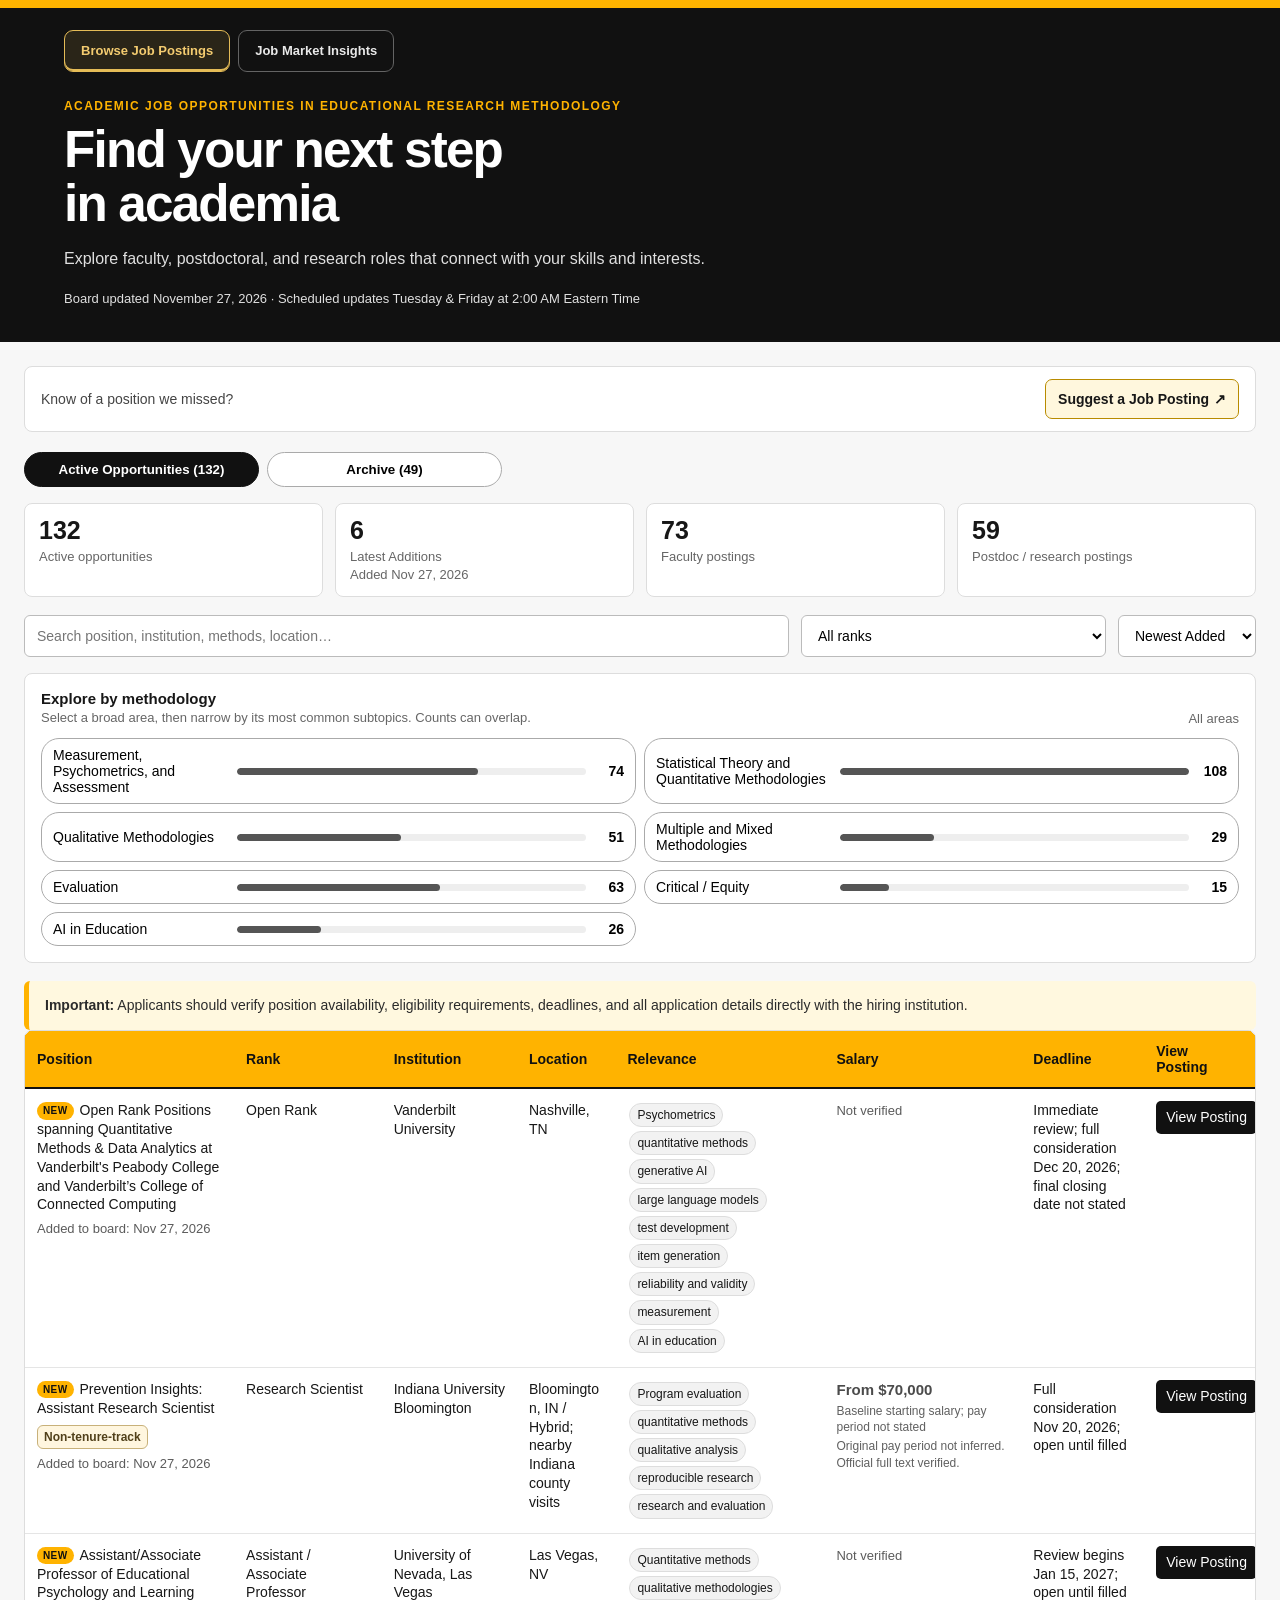
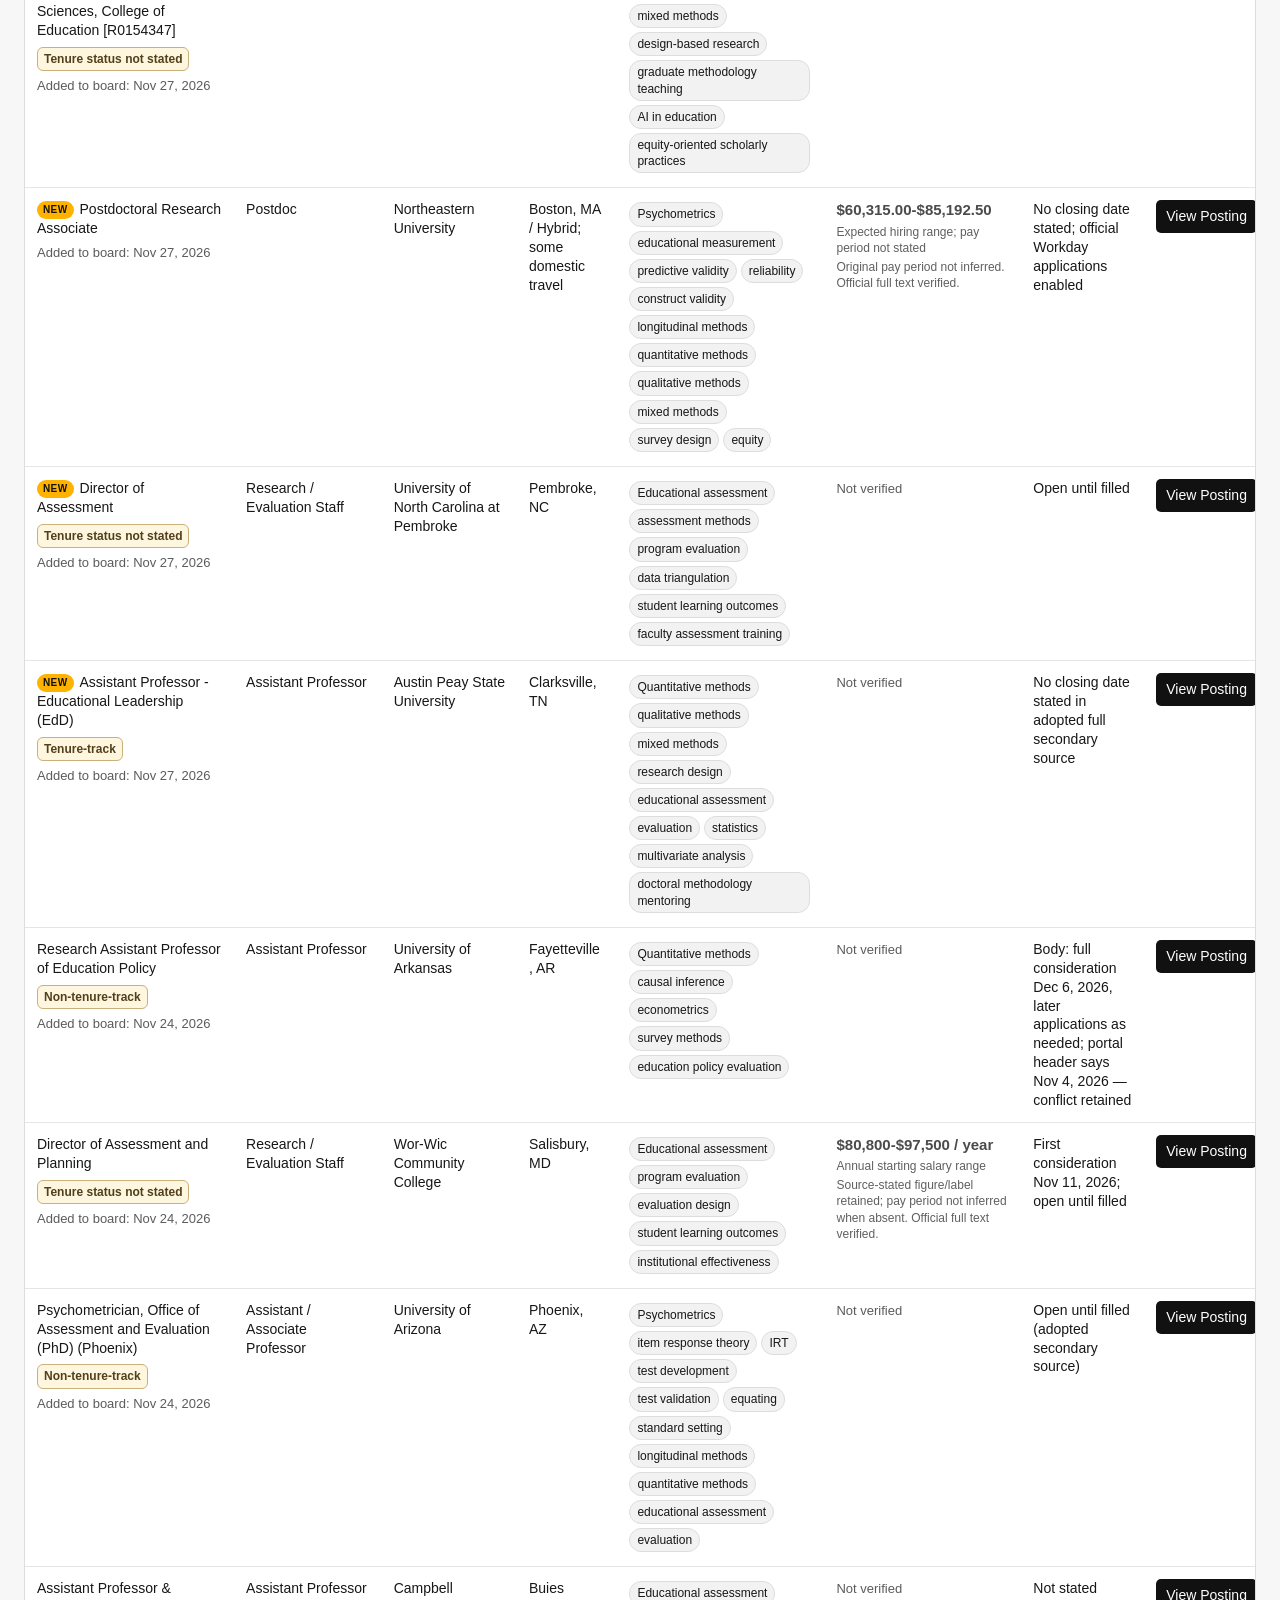
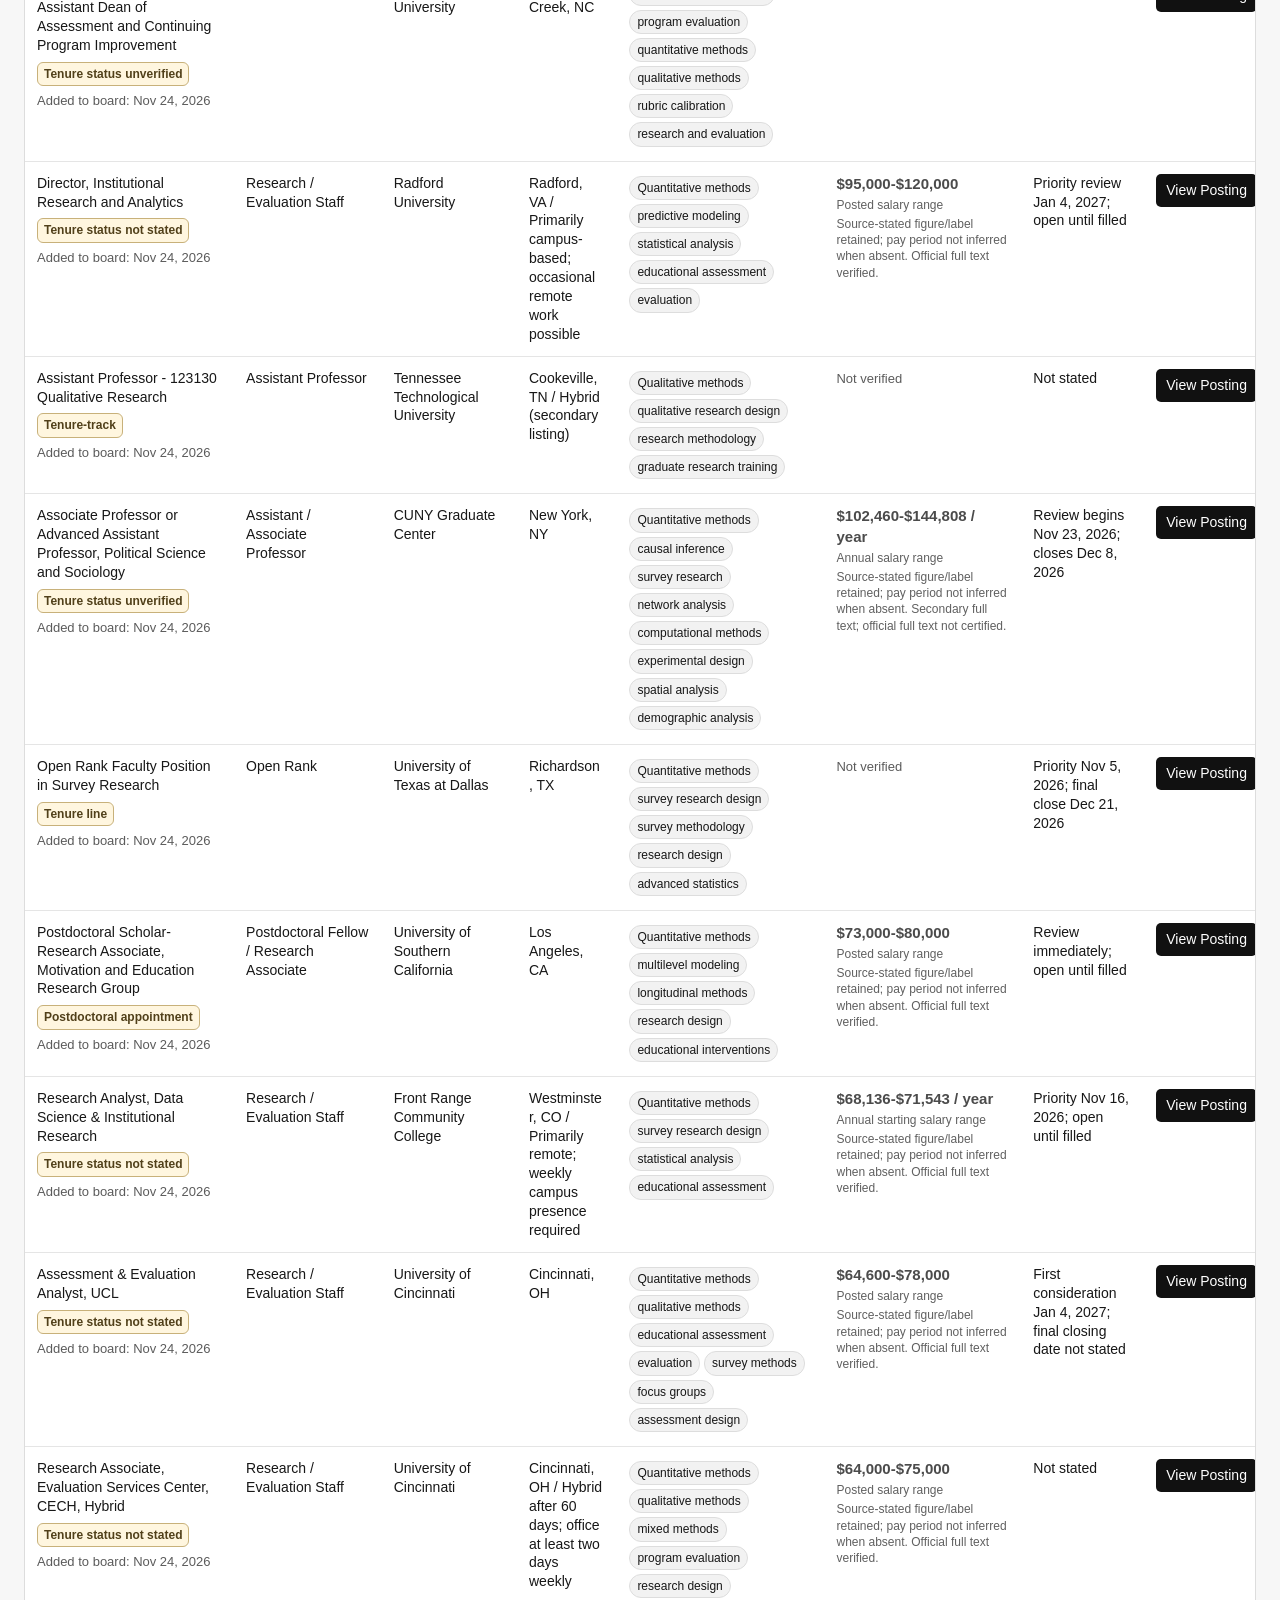
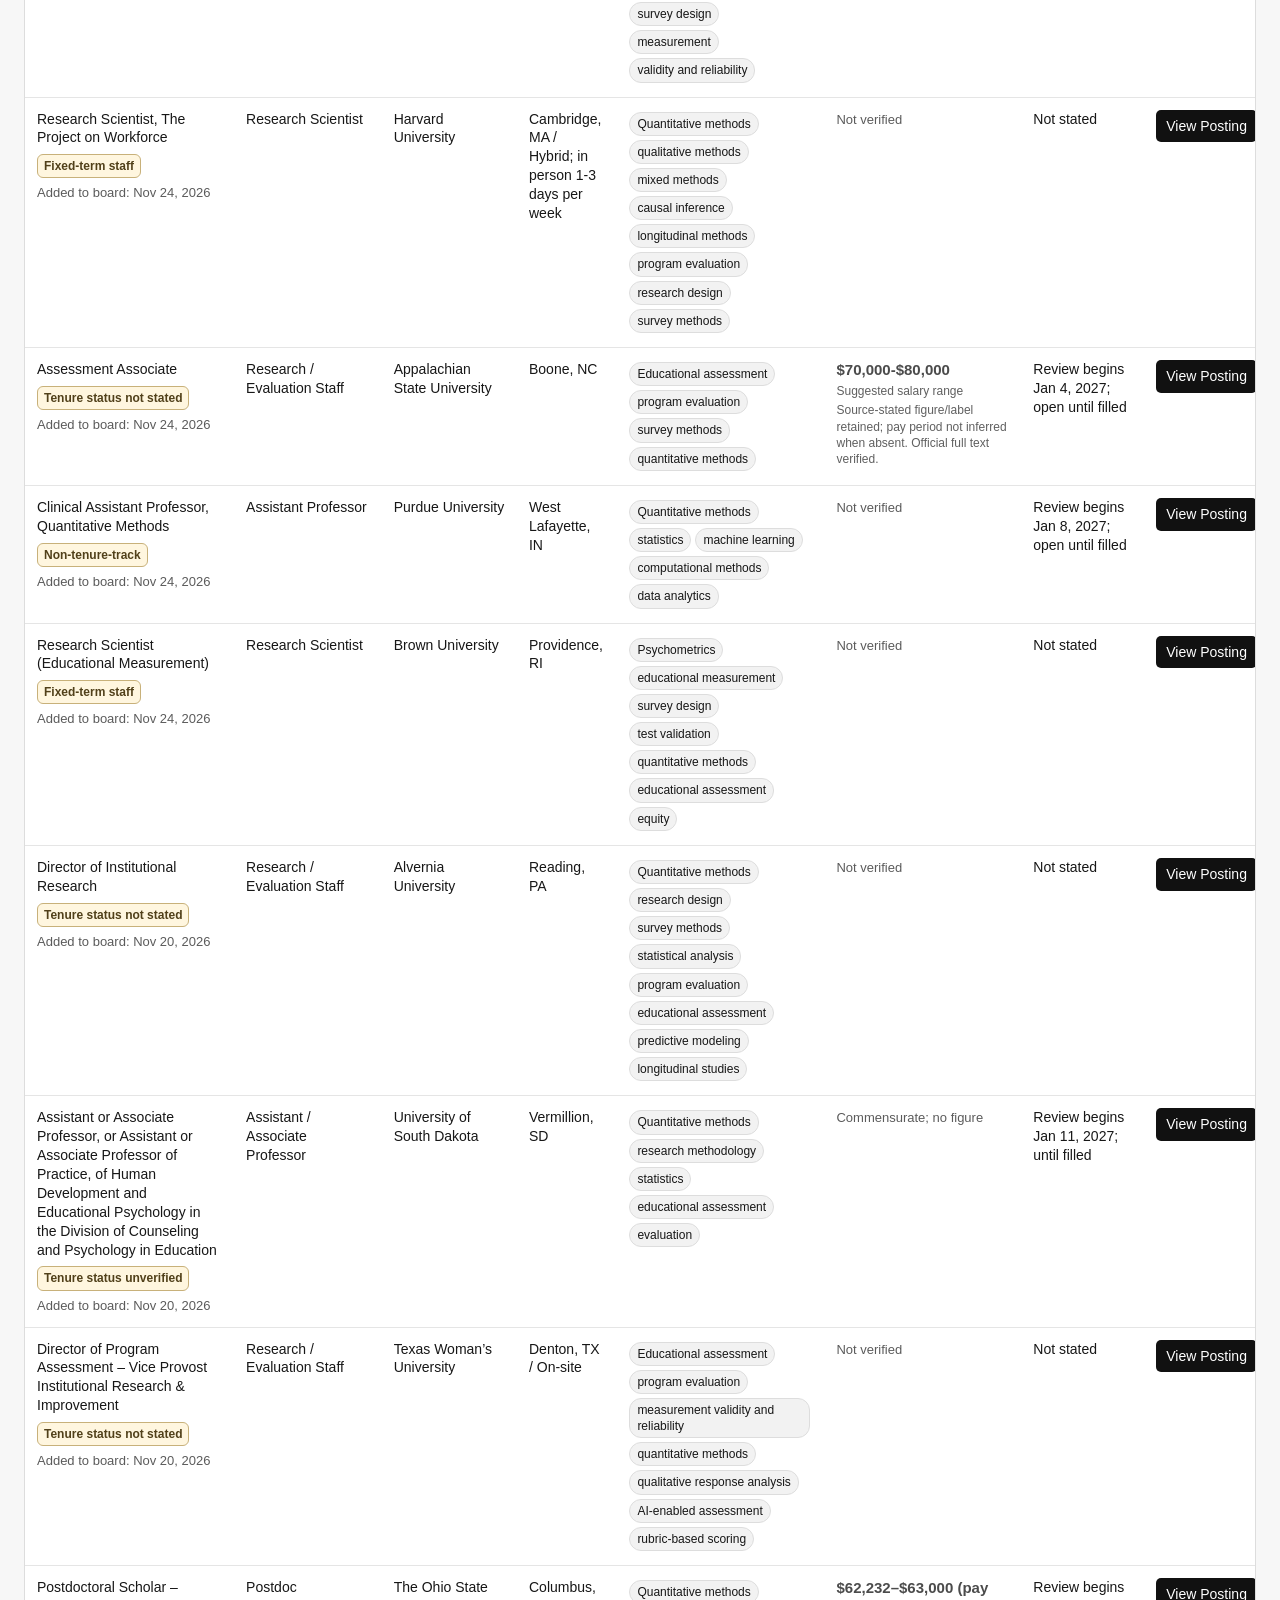
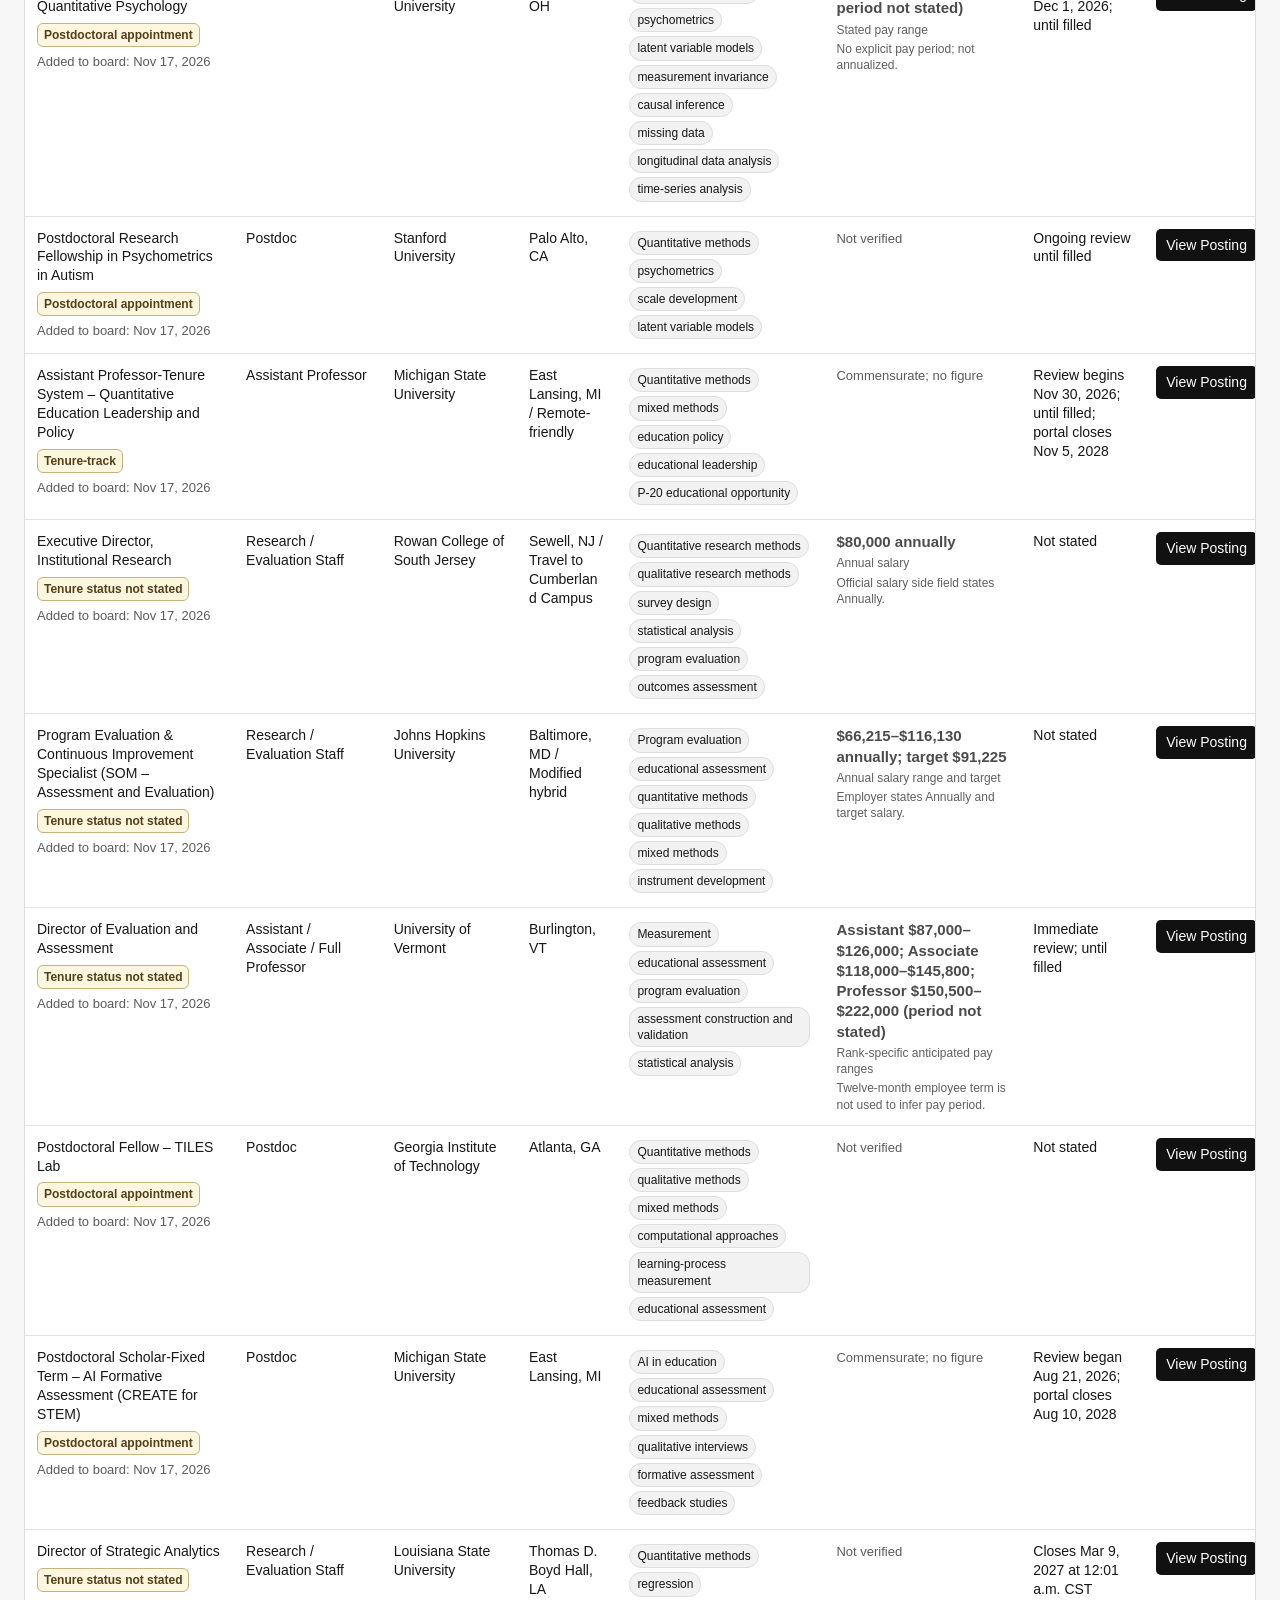
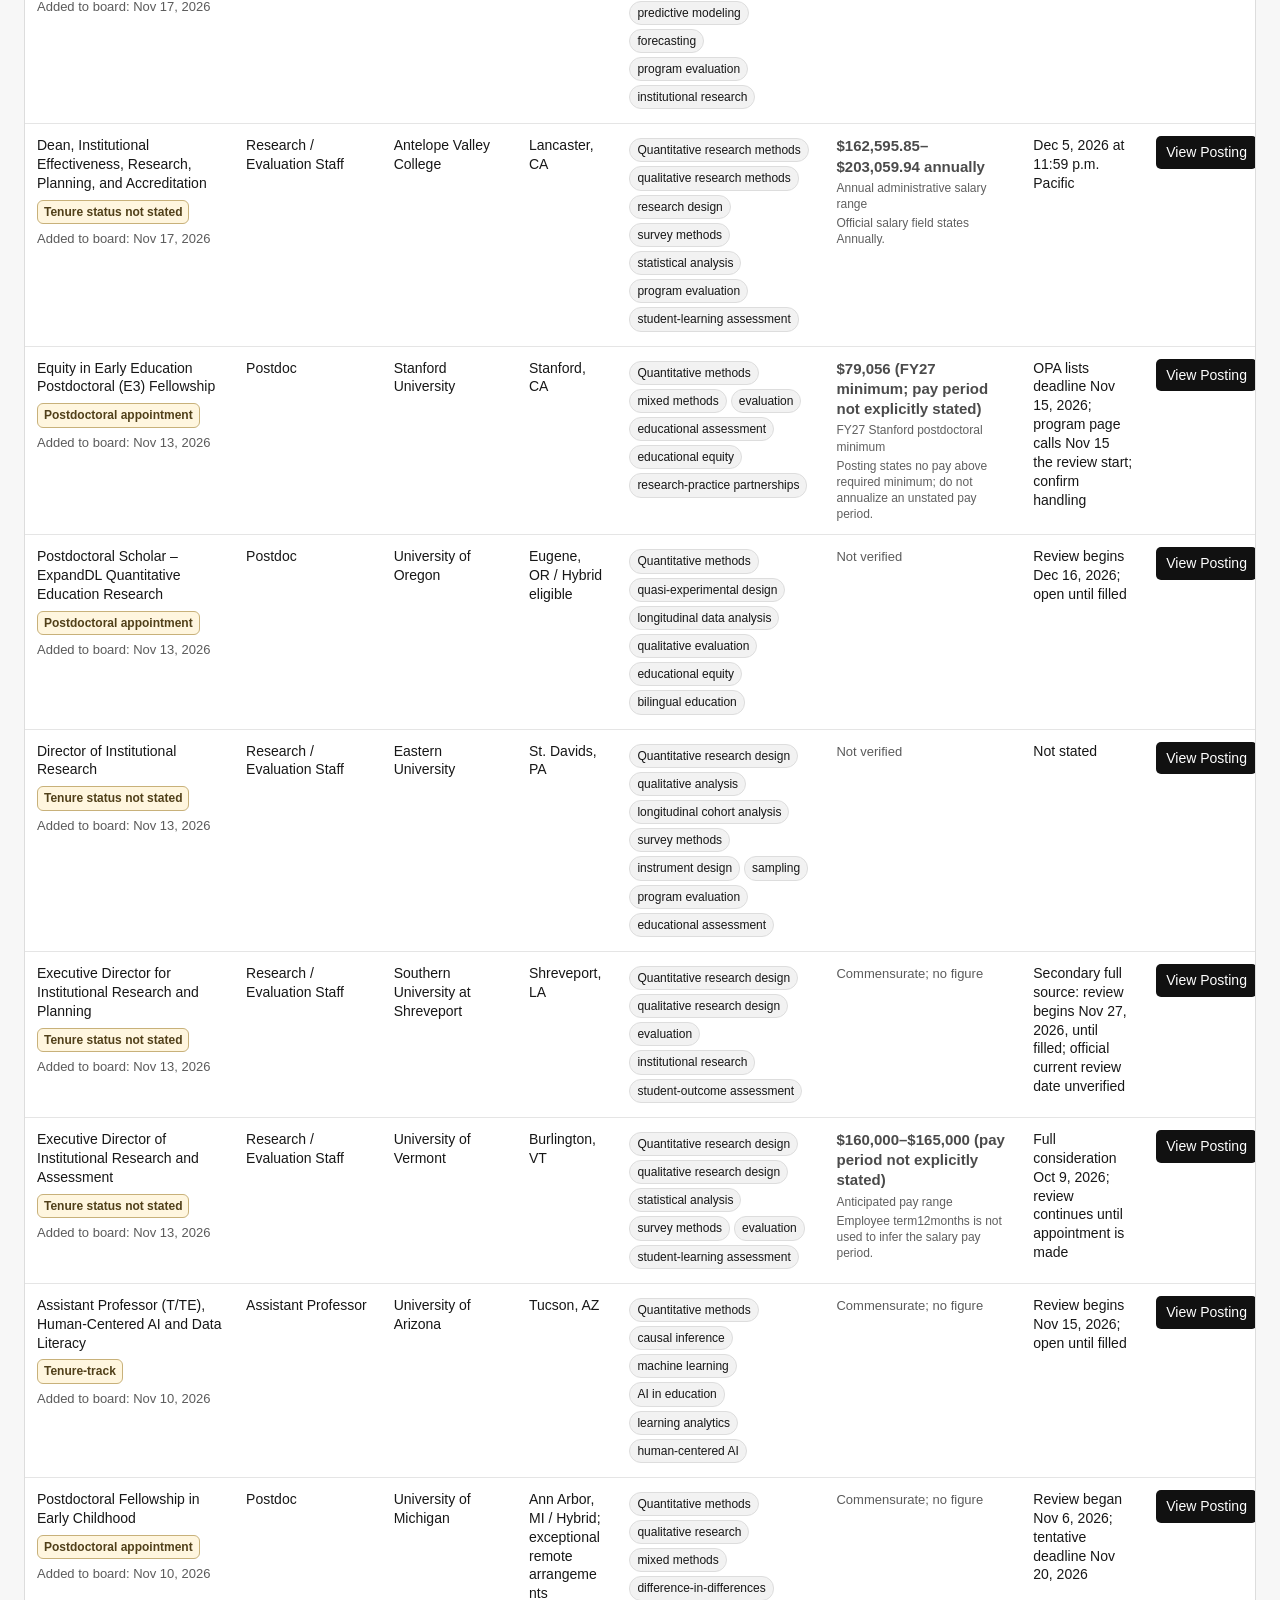
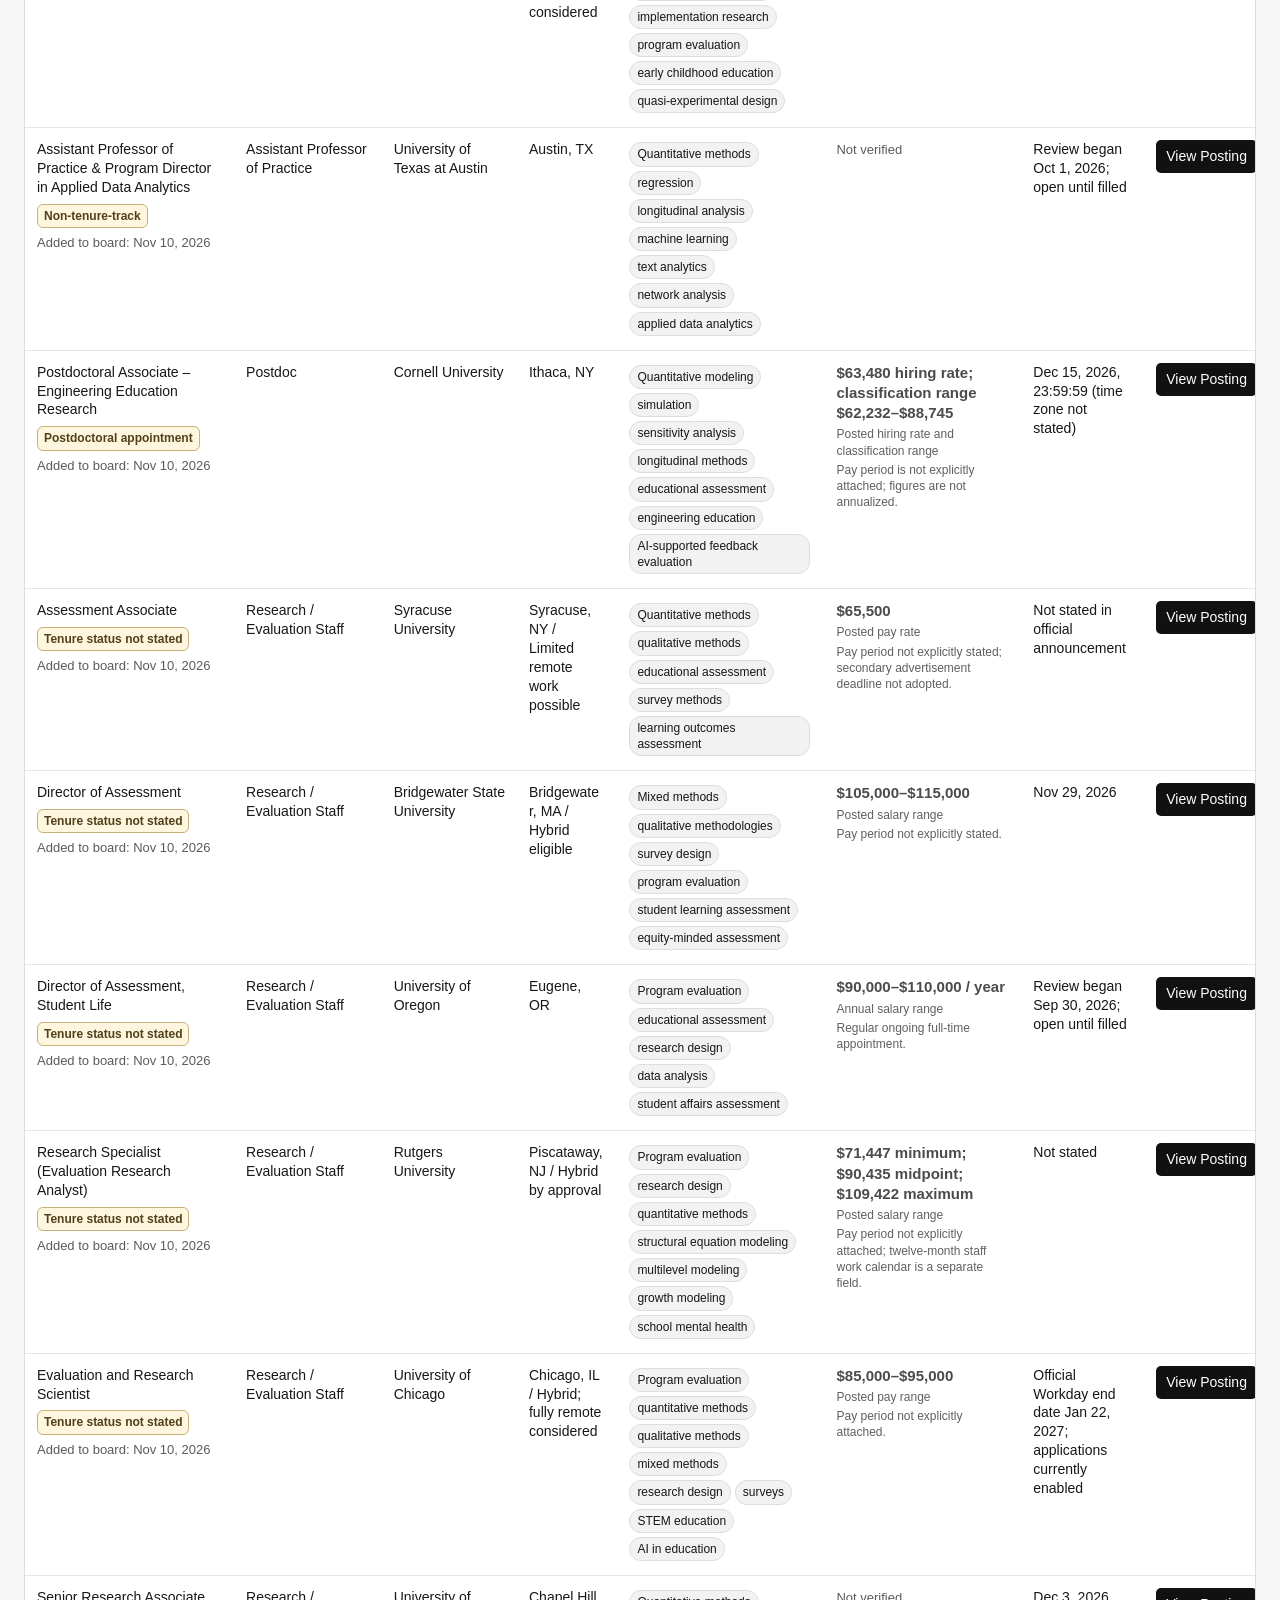
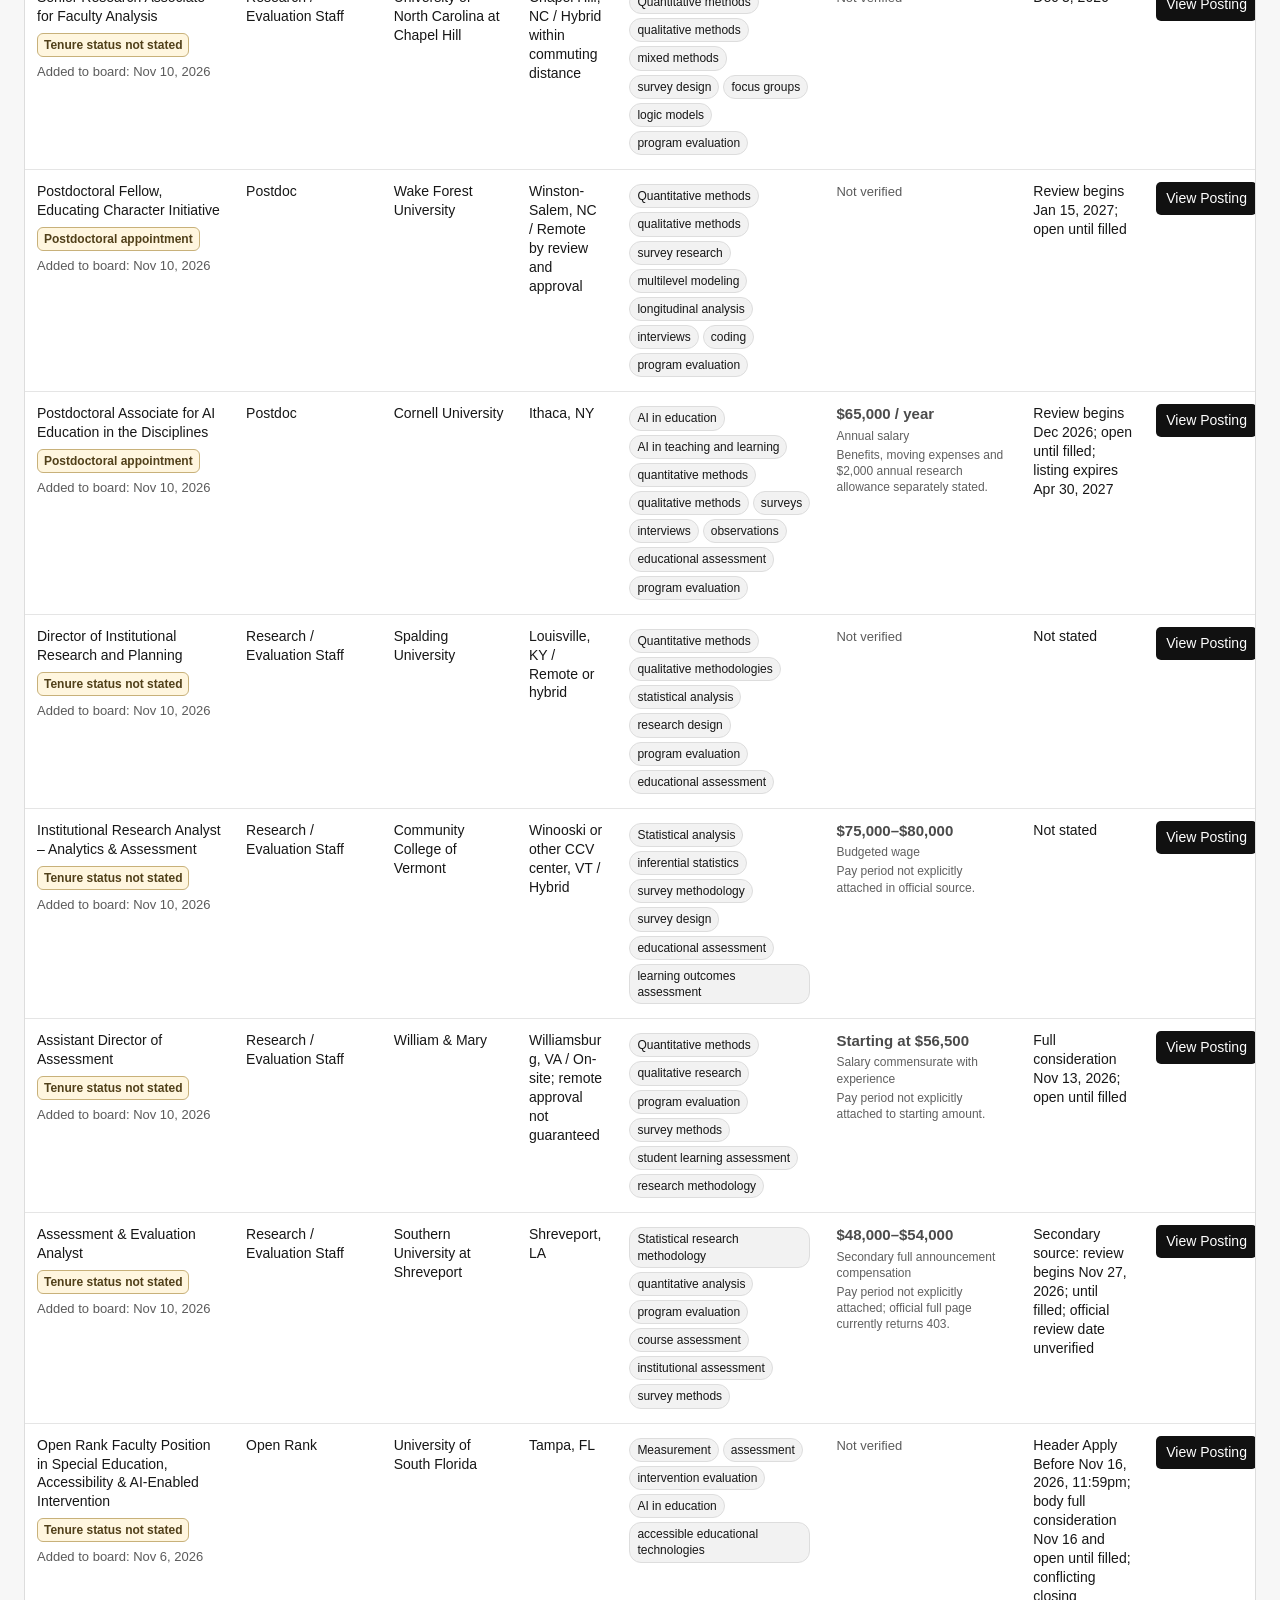
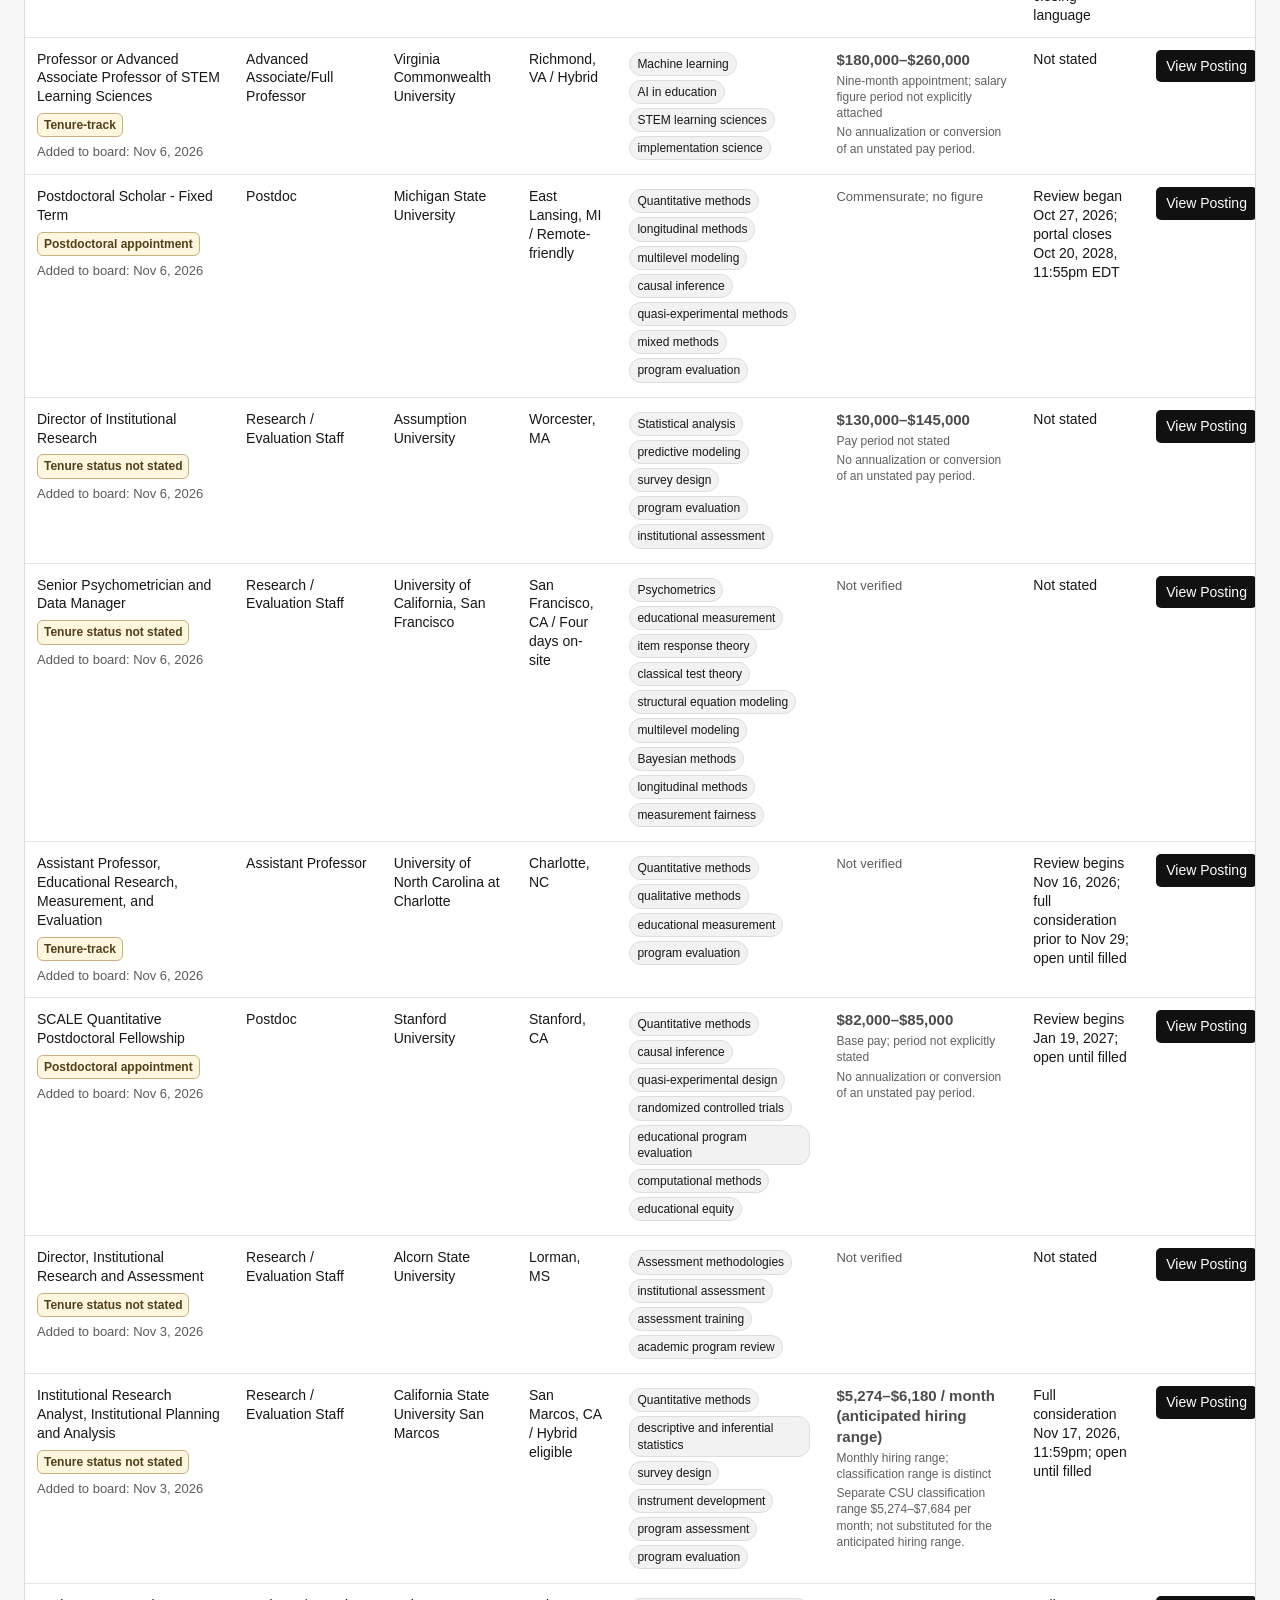
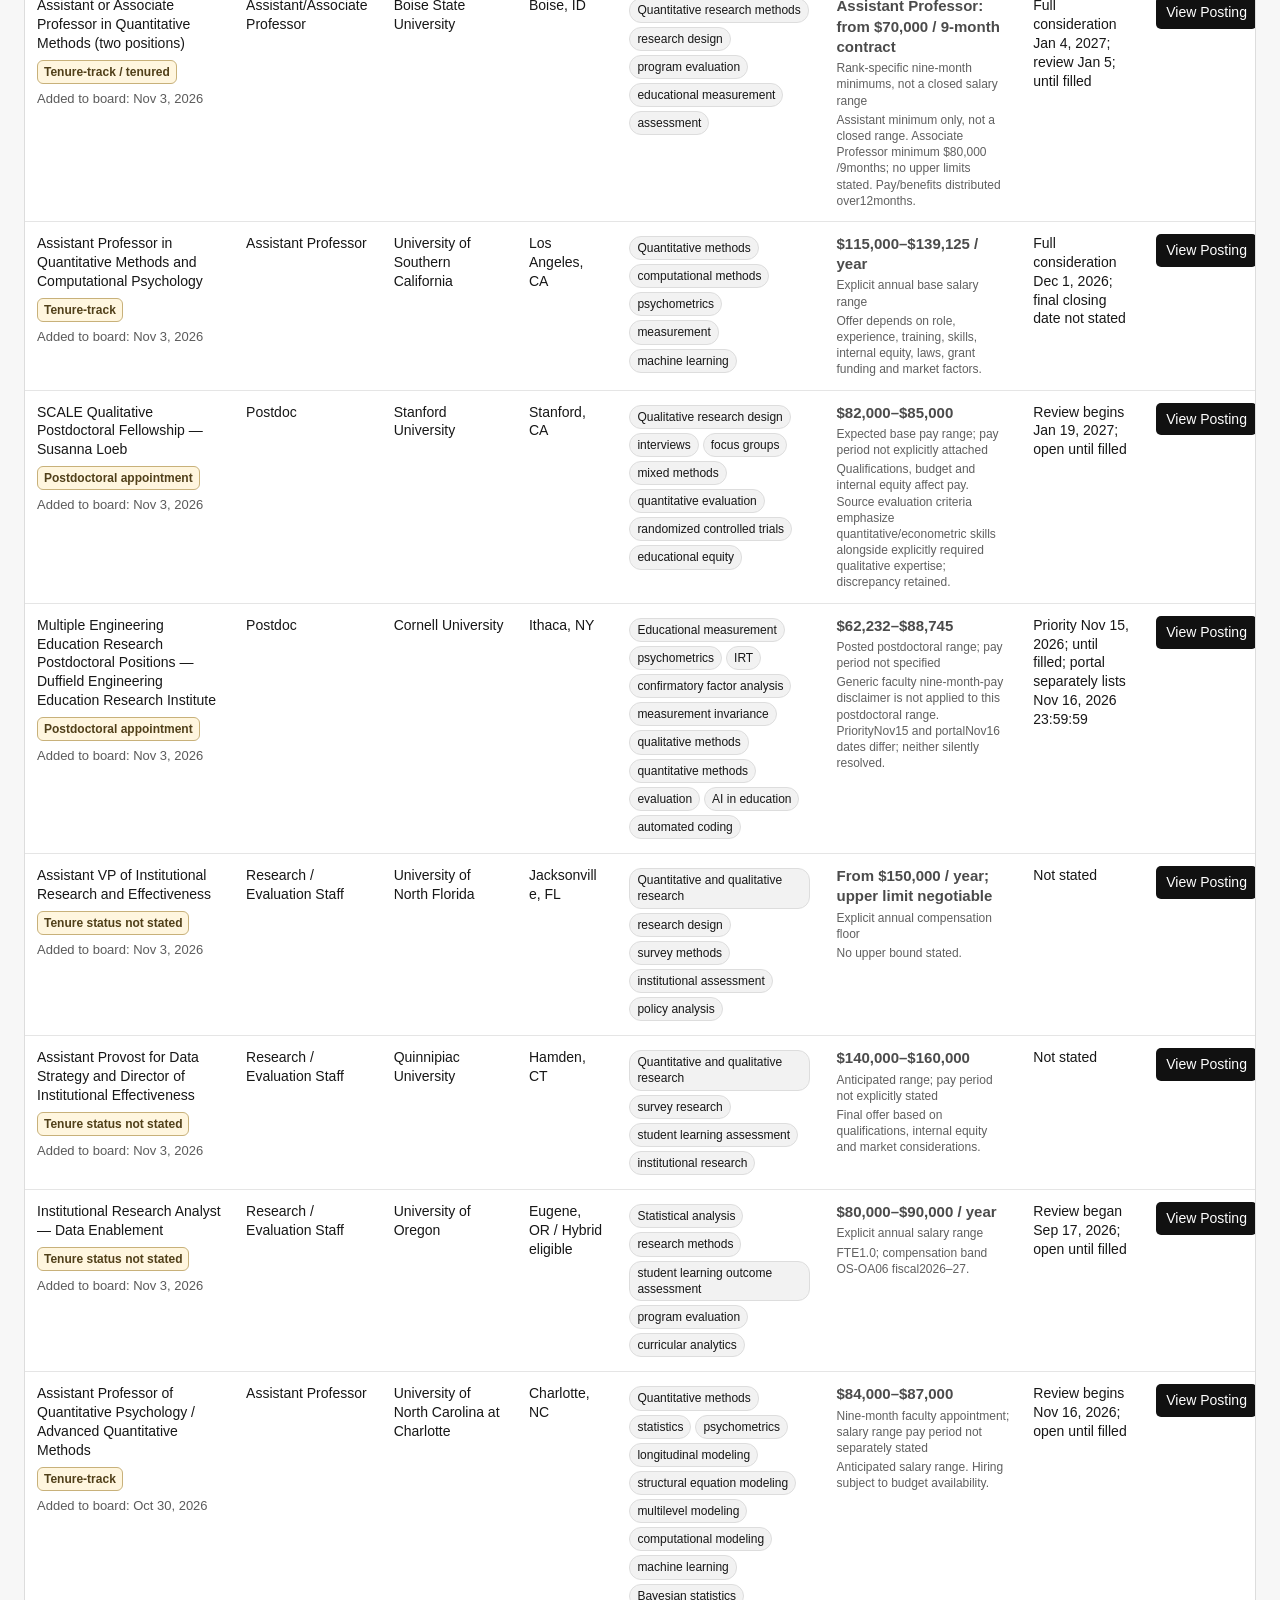
==== commit 5d363c27: "Refresh November 27: six verified methodology postings and nine archive transitions" ====
--- a/index.html
+++ b/index.html
@@ -27,12 +27,12 @@
 .primary-site-nav.hero-nav a:focus-visible{outline:3px solid #fff;outline-offset:3px}
 @media(max-width:560px){.primary-site-nav.hero-nav{display:grid;grid-template-columns:1fr 1fr;gap:8px;margin-bottom:24px}.primary-site-nav.hero-nav a{padding:10px 7px;min-height:44px;font-size:12px;white-space:nowrap}}
 </style></head><body>
-<header class="hero"><nav class="hero-nav primary-site-nav" aria-label="Site navigation"><a href="index.html" aria-current="page">Browse Job Postings</a><a href="insights.html">Job Market Insights</a></nav><div class="hero-eyebrow">Academic Job Opportunities in Educational Research Methodology</div><h1>Find your next step<br>in academia</h1><p>Explore faculty, postdoctoral, and research roles that connect with your skills and interests.</p><p class="asof" id="asof">Board updated November 24, 2026 · Scheduled updates Tuesday & Friday at 2:00 AM Eastern Time</p></header>
+<header class="hero"><nav class="hero-nav primary-site-nav" aria-label="Site navigation"><a href="index.html" aria-current="page">Browse Job Postings</a><a href="insights.html">Job Market Insights</a></nav><div class="hero-eyebrow">Academic Job Opportunities in Educational Research Methodology</div><h1>Find your next step<br>in academia</h1><p>Explore faculty, postdoctoral, and research roles that connect with your skills and interests.</p><p class="asof" id="asof">Board updated November 27, 2026 · Scheduled updates Tuesday & Friday at 2:00 AM Eastern Time</p></header>
 <main class="wrap" id="postings"><aside class="suggest-job" aria-label="Suggest a job posting"><span>Know of a position we missed?</span><a href="https://docs.google.com/forms/d/e/1FAIpQLSevJ-PMzYgU2aDbi0kT7EfaAevPUZllQALj64qMbINh5SLQlQ/viewform" target="_blank" rel="noopener noreferrer" aria-label="Suggest a Job Posting (opens Google Form in a new tab)">Suggest a Job Posting <span aria-hidden="true">↗</span></a></aside><div class="tabs"><button id="activeTab" class="tab active" type="button">Active Opportunities <span id="activeTabCount"></span></button><button id="archiveTab" class="tab" type="button">Archive <span id="archiveTabCount"></span></button></div><section class="summary" aria-label="Job board summary"><div class="stat"><div id="activeCount" class="stat-num">0</div><div class="stat-label">Active opportunities</div></div><div class="stat"><div id="newCount" class="stat-num">0</div><div class="stat-label">Latest Additions</div><div id="latestAdditionsDate" class="stat-date"></div></div><div class="stat"><div id="facultyCount" class="stat-num">0</div><div class="stat-label">Faculty postings</div></div><div class="stat"><div id="researchCount" class="stat-num">0</div><div class="stat-label">Postdoc / research postings</div></div></section><div class="tools"><input id="q" type="search" placeholder="Search position, institution, methods, location…"><select id="rank"><option value="">All ranks</option></select><select id="sort"><option value="newest">Newest Added</option><option value="oldest">Oldest Added</option><option value="institution">Institution A–Z</option><option value="position">Position A–Z</option></select></div><section class="method-overview"><div class="method-head"><div><strong>Explore by methodology</strong><br><span>Select a broad area, then narrow by its most common subtopics. Counts can overlap.</span></div><span id="filterState">All areas</span></div><div id="methodFilters" class="filters"></div><div id="subFilterPanel" class="subcategory-panel" hidden><p class="subcategory-title" id="subFilterTitle">Common subcategories in this area</p><div id="subFilters" class="subcategory-list"></div></div></section><div class="notice"><strong>Important:</strong> Applicants should verify position availability, eligibility requirements, deadlines, and all application details directly with the hiring institution.</div>
 <div class="tablebox"><table><thead><tr><th>Position</th><th>Rank</th><th>Institution</th><th>Location</th><th>Relevance</th><th>Salary</th><th>Deadline</th><th id="statusHead" hidden>Status</th><th>View Posting</th></tr></thead><tbody id="jobs"></tbody></table></div><details class="about"><summary>About This Job Board</summary><div class="about-content"><h3>About</h3><p>A curated list of U.S. academic and research positions—spanning faculty, postdoc, and research scientist roles—aligned with the methodological focus of VCU’s RAE program, Advanced Educational Statistics Certificate, and Centroid Lab. Designed for students, alumni, and peers seeking methodology-driven careers across academia and research.</p><h3>Search Process</h3><p>The search process uses AI-assisted, multi-pass searches across academic job boards, disciplinary sources, and official employer career pages. Results are screened for methodological relevance, duplicates, and posting status. This curated collection should not be interpreted as exhaustive.</p><h3>Search Areas</h3><p>Opportunities are organized into seven broad areas: Measurement, Psychometrics, and Assessment; Statistical Theory and Quantitative Methodologies; Qualitative Methodologies; Multiple and Mixed Methodologies; Evaluation; Critical / Equity; and AI in Education. Selecting an area reveals frequently appearing subtopics identified from each posting’s Relevance terms, such as quantitative and qualitative research design, Bayesian methods, simulation, missing data, causal inference, SEM, multilevel / HLM, longitudinal methods, and learning analytics. A posting may match more than one area or subtopic.</p><h3>Position Types</h3><p>Assistant, Associate, Full, and Open Rank faculty; research faculty; postdoctoral positions; Research Scientist, Senior/Principal Research Scientist; Methodologist; and other relevant academic or research roles.</p><h3>Archive</h3><p>Opportunities that are closed, expired, removed, or no longer verifiable are preserved in a separate searchable Archive rather than permanently deleted. Archived records retain their original First Shared date and include their last verification status.</p><h3>Update Schedule</h3><p>Deep searches are scheduled for Tuesday and Friday at 2:00 AM Eastern Time. “First Shared” is the date a position was first added to this board, not necessarily the employer’s posting date.</p><h3>Job Market Insights</h3><p>The <a href="insights.html">Job Market Insights</a> page shows locations, fields, roles, stated application materials, and pay information for current active postings, alongside academic-year summaries that include active and archived postings. Pay and application-material information may be unavailable or unreported for some postings; applicants should confirm details with the hiring institution.</p><h3>Sources</h3><p>Opportunities are drawn from publicly available career listings and employer pages. When available, links lead to the hiring institution’s original posting.</p><h3>Feedback</h3><p>Suggestions for additional job sources, search terms, position types, or other improvements are welcome. Please contact Dr. Nick Chang (<a href="mailto:changc10@vcu.edu">changc10@vcu.edu</a>).</p><h3>Disclaimer</h3><p><strong>This is an independently maintained informational resource and is not an official Virginia Commonwealth University website.</strong></p><p>Job information is summarized from publicly available sources. This site does not reproduce full job advertisements and is not affiliated with or endorsed by the hiring institutions or third-party job platforms. This job board is provided as an informational resource. Job listings are identified and curated through an AI-assisted search process and may contain errors, omissions, outdated information, or changes made by employers after an update. Inclusion of a position does not constitute endorsement by Virginia Commonwealth University, the RAE program, the Advanced Educational Statistics Certificate, CENTROID Applied Machine Learning Lab, or Nick Chang. Applicants are responsible for verifying position availability, eligibility requirements, deadlines, and all application details directly with the hiring institution.</p></div></details><div class="footer"><strong>This is an independently maintained informational resource and is not an official Virginia Commonwealth University website.</strong><br><br>View Posting links are selected using a source hierarchy: official university/employer posting first, then established academic/professional job boards, then major job platforms when a stable official link is unavailable. Links are periodically rechecked. Applicants should verify position details and deadlines with the hiring institution. Suggestions for additional sources, search terms, or position types are welcome; please contact Dr. Nick Chang at <a href="mailto:changc10@vcu.edu">changc10@vcu.edu</a>.<p>Know of a position we missed? <a href="https://docs.google.com/forms/d/e/1FAIpQLSevJ-PMzYgU2aDbi0kT7EfaAevPUZllQALj64qMbINh5SLQlQ/viewform" target="_blank" rel="noopener noreferrer" aria-label="Suggest a Job Posting (opens Google Form in a new tab)">Suggest a Job Posting <span aria-hidden="true">↗</span></a></p></div></main>
 <script>
-const archiveJobs=[["Director of Institutional Effectiveness","Research / Evaluation Staff","Cornell College","Mount Vernon, IA / On-site; some regular remote work possible","Research methodology; survey design; educational assessment; program evaluation; statistical analysis; institutional research","Nov 17, 2026","Not stated","https://jobs.chronicle.com/job/37708712/director-of-institutional-effectiveness/","Nov 24, 2026","Posting Removed"],["Data Scientist, M-Powering Teacher Coaching","Research / Evaluation Staff","Harvard University","Cambridge, MA / Remote (Harvard-registered U.S. states)","Educational measurement; statistical methods; machine learning; natural language processing; generative AI in education; evaluation; qualitative and quantitative coding","Oct 30, 2026","Not stated","https://jobs.smartrecruiters.com/HarvardUniversity/3743990015806161-data-scientist-m-powering-teacher-coaching","Nov 24, 2026","Posting Removed"],["Open Rank Professor in Statistics, Social Work","Open Rank","Binghamton University, State University of New York","Binghamton, NY","Quantitative methods; psychometrics; latent variables; multilevel; longitudinal; Bayesian; causal inference; missing data; ML; equity","Oct 2, 2026","Open until filled; review continues until Jan 15, 2027","https://careers.insidehighered.com/job/3555712/open-rank-professor-in-statistics-social-work/","Nov 24, 2026","Posting Removed"],["Assessment Analyst","Research / Evaluation Staff","University of Massachusetts Boston","Boston, MA","Quantitative methods; qualitative methods; educational assessment; institutional effectiveness; policy evaluation; learning outcomes","Nov 10, 2026","Nov 19, 2026 (Eastern Standard Time)","https://employmentopportunities.umb.edu/boston/en-us/job/530310/assessment-analyst","Nov 20, 2026","Deadline Passed"],["Research Analyst, Survey Research","Research / Evaluation Staff","Villanova University","Villanova, PA","Survey methods; quantitative analysis; qualitative methods; thematic analysis; institutional assessment","Nov 6, 2026","Not stated","https://jobs.villanova.edu/postings/36500/print_preview","Nov 20, 2026","Posting Removed"],["Tenure-Track Assistant Professor of Psychology - Psychological Research Methodology & Psychology as a Natural Science","Assistant Professor","James Madison University","Harrisonburg, VA","Psychological research methodology; research methods teaching; undergraduate research supervision","Nov 6, 2026","Review begins Nov 16, 2026; closing date not stated","https://jobs.jmu.edu/jobs/tenure-track-assistant-professor-of-psychology-psychological-research-methodology-psychology-as-a-natural-science-harrisonburg-virginia-united-states","Nov 20, 2026","Posting Removed"],["Assistant Professor of Sociology (Qualitative Research Methods)","Assistant Professor","University of North Carolina at Charlotte","Charlotte, NC","Qualitative research methods; research design; qualitative methods teaching and student research training","Oct 23, 2026","Full consideration Oct 19, 2026; recruitment continues until filled","https://jobs.charlotte.edu/postings/70633","Nov 20, 2026","Posting Removed"],["Postdoctoral Research Associate, Gifted Education Research & Resource Institute","Postdoc","Purdue University","West Lafayette, IN / Remote possible","Quantitative methods; qualitative methods; mixed methods; program evaluation; research design","Oct 6, 2026","Open until filled; review begins immediately","https://careers.purdue.edu/job/Postdoctoral-Research-Associate/43836-en_US/","Nov 20, 2026","Posting Removed"],["Assistant Professor of Educational Studies (Community-Based Education)","Assistant Professor","Trinity College","Hartford, CT","Quantitative methods; participatory research; equity; community-based education","Oct 2, 2026","Open until filled; review begins Oct 1, 2026","https://trincoll.peopleadmin.com/postings/3754","Nov 20, 2026","Posting Removed"],["Assistant/Associate Professor, Mathematics (Statistics or Statistics Education)","Assistant/Associate Professor","Marist University","Poughkeepsie, NY","Statistics; statistics education; machine learning; data science","Oct 2, 2026","Open until filled; review began Sep 28, 2026","https://careers.pageuppeople.com/mob/870/cw/en-us/job/494039/assistantassociate-professor-mathematics","Nov 20, 2026","Posting Removed"],["Assistant/Associate Professor in Educational Research","Assistant/Associate Professor","Coastal Carolina University","Conway, SC","Quantitative methods; mixed methods; educational research; assessment","Sep 25, 2026","Open until filled; review begins Oct 23, 2026","https://jobs.coastal.edu/postings/122779","Nov 20, 2026","Posting Removed"],["Executive Director of Institutional Effectiveness and Assessment","Research / Evaluation Staff","University of West Georgia","Carrollton, GA","Institutional research methods; statistical analysis; program evaluation; student learning outcomes assessment","Nov 3, 2026","Not stated in full secondary posting","https://careers.insidehighered.com/job/3563609/executive-director-of-institutional-effectiveness-and-assessment","Nov 17, 2026","Posting Removed"],["Assistant Professors - Industrial-Organizational Psychology, People Analytics and Workforce Solutions","Assistant Professor","Georgia Institute of Technology","Atlanta, GA","Psychometrics; people analytics; causal inference; multilevel and longitudinal modeling; machine learning; workforce assessment; organizational network analysis","Oct 16, 2026","Not listed","https://careers.insidehighered.com/job/3550894/-assistant-professors-industrial-organizational-psychology-people-analytics-and-workforce-solutions","Nov 17, 2026","Posting Removed"],["Tenure-Track Assistant Professor, Human Behavior, Research, and Policy","Assistant Professor","Boston University","Boston, MA","Quantitative methods; qualitative approaches; equity; child and family research","Oct 2, 2026","Oct 15, 2026 or until filled","https://careers.insidehighered.com/job/3551807/tenure-track-assistant-professor-in-department-of-human-behavior-research-and-policy/","Nov 17, 2026","Posting Removed"],["Assistant Research Professor - Center for Education, Identity and Social Justice (Summer Institutes)","Assistant Research Professor","University of Southern California","Los Angeles, CA","Mixed methods; quantitative analysis; qualitative analysis; educational program evaluation; educational equity; social justice; randomized controlled trials; quasi-experimental design","Nov 10, 2026","Review immediately; open until filled","https://usccareers.usc.edu/job/los-angeles/assistant-research-professor-center-for-education-identity-and-social-justice/1209/102627322592","Nov 13, 2026","Posting Removed"],["Director of Assessment and Accreditation","Research / Evaluation Staff","North Carolina A&T State University","Greensboro, NC / Primarily on-site","Quantitative analysis; survey research; educational assessment; institutional assessment; program evaluation","Nov 10, 2026","Nov 11, 2026","https://jobs.ncat.edu/postings/42013/print_preview","Nov 13, 2026","Deadline Passed"],["Assistant Research Professor - Center for Education, Identity and Social Justice","Assistant Research Professor","University of Southern California","Los Angeles, CA","Mixed methods; longitudinal methods; randomized controlled trials; quasi-experimental design; educational equity; social justice","Nov 6, 2026","Review immediately; open until filled","https://usccareers.usc.edu/job/los-angeles/assistant-research-professor-center-for-education-identity-and-social-justice/1209/102627322640","Nov 13, 2026","Posting Removed"],["Senior Institutional Research Analyst & Consultant","Research / Evaluation Staff","University of Notre Dame","South Bend, IN / Hybrid eligible","Quantitative methods; research design; regression; multivariate analysis; statistics; causal inference; machine learning; survey methods","Nov 6, 2026","Nov 12, 2026","https://jobs.smartrecruiters.com/UniversityOfNotreDame/3743990016501546-senior-institutional-research-analyst-consultant","Nov 13, 2026","Deadline Passed"],["Senior Psychometrician","Research / Evaluation Staff","Western Governors University","Salt Lake City, UT","Psychometrics; educational measurement; item analysis; reliability analysis; statistical analysis","Nov 6, 2026","Nov 9, 2026","https://wgu.wd5.myworkdayjobs.com/External/job/Salt-Lake-City-UT/Senior-Psychometrician_JR-026324","Nov 6, 2026","Deadline Passed"],["Assistant/Associate Professor of Curriculum, Educational Studies, or Educational Research","Assistant/Associate Professor","Augusta University","Augusta, GA","Educational research; research methodology; qualitative, quantitative and mixed methods; program evaluation","Oct 9, 2026","Not listed","https://careers.insidehighered.com/job/3540538/assistant-associate-professor-of-curriculum-educational-studies-or-educational-research","Nov 3, 2026","Posting Removed"],["Assistant Professor of Educational Studies (Instructional Design, Technology, and Quantitative Methods Focus)","Assistant Professor","University of Nevada, Reno","Reno, NV","Quantitative methods; educational measurement; assessment; data analytics; AI in education; instructional technology","Sep 18, 2026","Open until filled; review begins Oct 16, 2026; posting closes Oct 31, 2026","https://nshe.wd1.myworkdayjobs.com/en-US/UNR-external/job/Assistant-Professor-of-Educational-Studies--Instructional-Design--Technology--and-Quantitative-Methods-Focus-_R0153407-1","Nov 3, 2026","Posting Removed"],["Assistant Professor, Quantitative Science Program","Assistant Professor","Brown University","Providence, RI","Quantitative methods; psychometrics; longitudinal analysis; quantitative study design","Sep 25, 2026","Not listed","https://hiringcafe.com/job/assistant-professor-quantitative-science-program-brown-university-m5lax13cz2sg89ed","Oct 30, 2026","Posting Removed"],["Postdoctoral Researcher — AI-Integrated STEM Education","Postdoc","Tennessee State University","Nashville, TN","AI in education; STEM education; learning analytics; educational data mining; psychometrics; adaptive assessment","Oct 9, 2026","Oct 23, 2026","https://jobs.tnstate.edu/postings/11120","Oct 27, 2026","Deadline Passed"],["Assistant Professor – Artificial Intelligence Education","Assistant Professor","New Mexico State University","Las Cruces, NM","AI education; learning sciences; AI pedagogy","Sep 25, 2026","Oct 22, 2026, 11:55 p.m. MDT","https://careers.nmsu.edu/jobs/assistant-professor-artificial-intelligence-education-las-cruces-new-mexico-united-states","Oct 23, 2026","Deadline Passed"],["Postdoctoral Research Scientist, Applied Modeling, Measurement & Methodology Lab","Postdoc / Research Scientist","Fordham University","New York, NY","Measurement; latent variables; MLM; psychometrics; simulation; missing data","Sep 18, 2026","Not listed","https://careers.fordham.edu/postings/11864/print_preview","Oct 23, 2026","Posting Removed"],["Assistant Professor of Education, General Faculty (Curriculum & Instruction)","Assistant Professor (Teaching Track)","University of Virginia","Charlottesville, VA","Assessment; applied research methods; learning sciences; practitioner research","Oct 2, 2026","Open until filled; review begins early Oct 2026","https://careers.insidehighered.com/job/3550357/assistant-professor-of-education-general-faculty-curriculum-and-instruction-/","Oct 23, 2026","Posting Removed"],["Assistant Professor of Psychology","Assistant Professor","California Lutheran University","Thousand Oaks, CA","Statistics; quantitative methodology; research methods","Sep 29, 2026","Oct 18, 2026","https://careers.callutheran.edu/postings/13532","Oct 20, 2026","Posting Removed"],["Postdoc, Operational Psychometrics & Educational Data Science","Postdoc","Stanford University","Stanford, CA","Psychometrics; educational data science; assessment; item response theory; adaptive testing","Sep 18, 2026","Not listed","https://www.applykite.com/positions/postdoctoral-position-in-operational-psychometrics-and-educational-data-science-at-stanford-university-6p3vqzmy73","Oct 20, 2026","Posting Removed"],["Assistant Professor of Psychology (Quantitative Psychology)","Assistant Professor","San Diego State University","San Diego, CA","Quantitative psychology; ML/AI; psychometrics; SEM; multilevel models; Bayesian methods; experimental designs; network analysis (historical record; source re-verification pending)","Sep 18, 2026","Sep 18, 2026","https://careers.pageuppeople.com/873/sd/en-us/job/559042/assistant-professor-of-psychology","Sep 22, 2026","Deadline Passed"],["Postdoctoral Associate, Yale Center for Emotional Intelligence","Postdoc","Yale University","New Haven, CT","Psychometric assessment; intervention research; large-scale data analysis","Sep 18, 2026","Not listed","https://postdocs.yale.edu/posts/2026-07-08-postdoctoral-associate-the-yale-center-for-emotional-intelligence-ycei-part-of-the","Oct 2, 2026","Posting Removed"],["Research Assistant Professor, Biostatistics or Quantitative Psychology","Research Assistant Professor","University of Oklahoma Health Sciences Center","Oklahoma City, OK","Quantitative psychology; longitudinal methods; MLM; statistics","Sep 22, 2026","Open until filled","https://apply.interfolio.com/182513","Oct 20, 2026","Closed"],["Assistant Teaching Professor, Quantitative Methods-Psychology","Assistant Teaching Professor","University of California, Berkeley","Berkeley, CA","Quantitative methods; psychometrics; MLM; SEM; machine learning","Sep 18, 2026","Sep 29, 2026","https://aprecruit.berkeley.edu/JPF05480","Oct 2, 2026","Deadline Passed"],["Open Rank, Quantitative & Computational Methods (3 positions)","Open Rank","Texas A&M University","College Station, TX","Psychometrics; ML/AI; MLM; longitudinal methods; data science; network analysis","Sep 18, 2026","Priority Oct 1, 2026; applications accepted until filled","https://faculty.tamu.edu/JobDetail?JobId=190514","Oct 20, 2026","Consideration Date Passed"],["Tenure-Track Assistant/Associate Psychology Professor (School Psychology)","Assistant/Associate Professor","Millersville University of Pennsylvania","Millersville, PA","Assessment; statistics; research methods; tests and measurement; equity","Oct 2, 2026","Oct 1, 2026","https://jobs.millersville.edu/postings/15272","Oct 2, 2026","Deadline Passed"],["Faculty Position in Early Learning: Mechanisms and Interventions","Assistant/Associate Professor","Stanford University","Stanford, CA","Evaluation; implementation science; early learning interventions; equity","Oct 2, 2026","Oct 7, 2026, 11:55 p.m. Pacific","https://facultypositions.stanford.edu/jobs/faculty-position-in-early-learning-mechanisms-and-interventions-stanford-university-california-united-states","Oct 9, 2026","Deadline Passed"],["Postdoc in AI Measurement, Psychometrics, and Data Science","Postdoc","Georgetown University","Washington, DC","AI measurement; psychometrics; large-scale assessment; process data; NLP; latent regression; data science","Oct 9, 2026","Full consideration Oct 15, 2026; rolling afterward","https://www.applykite.com/positions/postdoc-in-ai-measurement-psychometrics-and-data-science-at-georgetown-university-kzh8yin04z","Nov 6, 2026","Posting Removed"],["Assistant Professor, Social and Family Dynamics","Assistant Professor","Arizona State University","Tempe, AZ","Research methodology; doctoral methods training; human development","Oct 2, 2026","Oct 9, 2026; rolling reserve pool afterward until filled","https://apply.interfolio.com/192712","Oct 20, 2026","Deadline Passed"],["Assistant/Associate Research Professor","Assistant/Associate Research Professor","Georgetown University","Remote (U.S.)","Quantitative methods; education/workforce data; equity","Sep 29, 2026","Full consideration Oct 13, 2026","https://appam.mcjobboard.net/jobs/236685","Nov 6, 2026","Posting Removed"],["Assistant Professor of Leadership and Research","Assistant Professor","Delta State University","Mississippi","Research methods teaching; educational research writing; doctoral research; dissertation advising","Oct 16, 2026","Historically open until filled; posting now expired","https://jobs.chronicle.com/job/38001675/assistant-professor-of-leadership-and-research/","Oct 20, 2026","Closed"],["Director, Buros Center for Testing; Full Professor","Full Professor / Director","University of Nebraska–Lincoln","Lincoln, NE","Psychometrics; testing; measurement; validity; reliability; assessment fairness; evaluation","Oct 16, 2026","Consideration Aug 14, 2026; open until filled","https://employment.unl.edu/postings/100424","Oct 20, 2026","Posting Removed"]];
-const jobs=[["Research Assistant Professor of Education Policy","Assistant Professor","University of Arkansas","Fayetteville, AR","Quantitative methods; causal inference; econometrics; survey methods; education policy evaluation","Nov 24, 2026","Body: full consideration Dec 6, 2026, later applications as needed; portal header says Nov 4, 2026 — conflict retained","https://academicgates.com/job/research-assistant-professor-of-education-policy/755702"],["Director of Assessment and Planning","Research / Evaluation Staff","Wor-Wic Community College","Salisbury, MD","Educational assessment; program evaluation; evaluation design; student learning outcomes; institutional effectiveness","Nov 24, 2026","First consideration Nov 11, 2026; open until filled","https://www.schooljobs.com/jobs/5535813-0/director-of-assessment-and-planning"],["Psychometrician, Office of Assessment and Evaluation (PhD) (Phoenix)","Assistant / Associate Professor","University of Arizona","Phoenix, AZ","Psychometrics; item response theory; IRT; test development; test validation; equating; standard setting; longitudinal methods; quantitative methods; educational assessment; evaluation","Nov 24, 2026","Open until filled (adopted secondary source)","https://minneapolisjobnetwork.com/career/17704649/Psychometrician-Office-Assessment-Evaluation-Phd-Phoenix-Arizona-Phoenix"],["Assistant Professor & Assistant Dean of Assessment and Continuing Program Improvement","Assistant Professor","Campbell University","Buies Creek, NC","Educational assessment; program evaluation; quantitative methods; qualitative methods; rubric calibration; research and evaluation","Nov 24, 2026","Not stated","https://phg.tbe.taleo.net/phg01/ats/careers/v2/viewRequisition?org=CAMPUNIV&cws=37&rid=3733"],["Director of Institutional Research and Analytics","Research / Evaluation Staff","Harvard University","Cambridge, MA / Hybrid; Harvard-registered states","Quantitative methods; qualitative methods; research design; statistical analysis; survey methods; evaluation","Nov 24, 2026","Not stated","https://jobs.chronicle.com/job/37959323/director-of-institutional-research-and-analytics/"],["Director, Institutional Research and Analytics","Research / Evaluation Staff","Radford University","Radford, VA / Primarily campus-based; occasional remote work possible","Quantitative methods; predictive modeling; statistical analysis; educational assessment; evaluation","Nov 24, 2026","Priority review Jan 4, 2027; open until filled","https://careers.pageuppeople.com/1177/cw/en-us/job/55000695/director-institutional-research-and-analytics"],["Assistant Professor - 123130 Qualitative Research","Assistant Professor","Tennessee Technological University","Cookeville, TN / Hybrid (secondary listing)","Qualitative methods; qualitative research design; research methodology; graduate research training","Nov 24, 2026","Not stated","https://academiccareers.com/job/183937/assistant-professor-123130-qualitative-research/"],["Associate Professor or Advanced Assistant Professor, Political Science and Sociology","Assistant / Associate Professor","CUNY Graduate Center","New York, NY","Quantitative methods; causal inference; survey research; network analysis; computational methods; experimental design; spatial analysis; demographic analysis","Nov 24, 2026","Review begins Nov 23, 2026; closes Dec 8, 2026","https://www.educationjobsite.com/jobs/associate-professor-or-advanced-assistant-professor-ph-d-m-a-program-in-political-science-ph-d-new-york-ny-3494057227-job.html"],["Open Rank Faculty Position in Survey Research","Open Rank","University of Texas at Dallas","Richardson, TX","Quantitative methods; survey research design; survey methodology; research design; advanced statistics","Nov 24, 2026","Priority Nov 5, 2026; final close Dec 21, 2026","https://jobs.utdallas.edu/postings/33022/print_preview"],["Postdoctoral Scholar-Research Associate, Motivation and Education Research Group","Postdoctoral Fellow / Research Associate","University of Southern California","Los Angeles, CA","Quantitative methods; multilevel modeling; longitudinal methods; research design; educational interventions","Nov 24, 2026","Review immediately; open until filled","https://usccareers.usc.edu/job/los-angeles/postdoctoral-scholar-research-associate/1209/103081856464"],["Research Analyst, Data Science & Institutional Research","Research / Evaluation Staff","Front Range Community College","Westminster, CO / Primarily remote; weekly campus presence required","Quantitative methods; survey research design; statistical analysis; educational assessment","Nov 24, 2026","Priority Nov 16, 2026; open until filled","https://careers.pageuppeople.com/mob/1234/cw/en-us/job/493529/research-analyst"],["Assessment & Evaluation Analyst, UCL","Research / Evaluation Staff","University of Cincinnati","Cincinnati, OH","Quantitative methods; qualitative methods; educational assessment; evaluation; survey methods; focus groups; assessment design","Nov 24, 2026","First consideration Jan 4, 2027; final closing date not stated","https://jobs.uc.edu/job/Cincinnati-Assessment-&-Evaluation-Analyst,-UCL-OH-45221/104604-en_US/"],["Research Associate, Evaluation Services Center, CECH, Hybrid","Research / Evaluation Staff","University of Cincinnati","Cincinnati, OH / Hybrid after 60 days; office at least two days weekly","Quantitative methods; qualitative methods; mixed methods; program evaluation; research design; survey design; measurement; validity and reliability","Nov 24, 2026","Not stated","https://jobs.uc.edu/job/Cincinnati-Research-Associate%2C-Evaluation-Services-Center%2C-CECH%2C-Hybrid-OH-45221/104584-en_US/"],["Research Scientist, The Project on Workforce","Research Scientist","Harvard University","Cambridge, MA / Hybrid; in person 1-3 days per week","Quantitative methods; qualitative methods; mixed methods; causal inference; longitudinal methods; program evaluation; research design; survey methods","Nov 24, 2026","Not stated","https://jobs.smartrecruiters.com/harvarduniversity/3743990016853276-research-scientist-the-project-on-workforce"],["Assessment Associate","Research / Evaluation Staff","Appalachian State University","Boone, NC","Educational assessment; program evaluation; survey methods; quantitative methods","Nov 24, 2026","Review begins Jan 4, 2027; open until filled","https://appstate.peopleadmin.com/postings/57031"],["Director of Institutional Research and Chief Data Officer","Research / Evaluation Staff","Fayetteville State University","Fayetteville, NC / Hybrid; commuting distance required","Quantitative methods; advanced statistical analysis; qualitative methods; survey research design; focus groups; educational assessment; evaluation; predictive modeling","Nov 24, 2026","Open until filled","https://jobs.uncfsu.edu/postings/29539"],["Clinical Assistant Professor, Quantitative Methods","Assistant Professor","Purdue University","West Lafayette, IN","Quantitative methods; statistics; machine learning; computational methods; data analytics","Nov 24, 2026","Review begins Jan 8, 2027; open until filled","https://careers.purdue.edu/job/West-Lafayette-Clinical-Assistant-Professor%2C-Quantitative-Methods-IN-47906/44130-en_US/"],["Research Scientist (Educational Measurement)","Research Scientist","Brown University","Providence, RI","Psychometrics; educational measurement; survey design; test validation; quantitative methods; educational assessment; equity","Nov 24, 2026","Not stated","https://annenberg.brown.edu/about/opportunities/research-scientist-educational-measurement"],["Director of Institutional Research","Research / Evaluation Staff","Alvernia University","Reading, PA","Quantitative methods; research design; survey methods; statistical analysis; program evaluation; educational assessment; predictive modeling; longitudinal studies","Nov 20, 2026","Not stated","https://workforcenow.adp.com/mascsr/default/mdf/recruitment/recruitment.html?cid=1b9ea04c-142e-4aa7-8d21-45439ca5b76b&ccId=19000101_000001&lang=en_US&jobId=9205018028947_1&&source=EN"],["Assistant or Associate Professor, or Assistant or Associate Professor of Practice, of Human Development and Educational Psychology in the Division of Counseling and Psychology in Education","Assistant / Associate Professor","University of South Dakota","Vermillion, SD","Quantitative methods; research methodology; statistics; educational assessment; evaluation","Nov 20, 2026","Review begins Jan 11, 2027; until filled","https://yourfuture.sdbor.edu/postings/50508"],["Director of Program Assessment – Vice Provost Institutional Research & Improvement","Research / Evaluation Staff","Texas Woman’s University","Denton, TX / On-site","Educational assessment; program evaluation; measurement validity and reliability; quantitative methods; qualitative response analysis; AI-enabled assessment; rubric-based scoring","Nov 20, 2026","Not stated","https://www.sparcwork.com/jobs/38201225/director-of-program-assessment-vice-provost-institutional-research-imp"],["Postdoctoral Scholar – Quantitative Psychology","Postdoc","The Ohio State University","Columbus, OH","Quantitative methods; psychometrics; latent variable models; measurement invariance; causal inference; missing data; longitudinal data analysis; time-series analysis","Nov 17, 2026","Review begins Dec 1, 2026; until filled","https://osu.wd1.myworkdayjobs.com/OSUCareers/job/Columbus-Campus/Post-Doctoral-Scholar_R162266-1"],["Postdoctoral Research Fellowship in Psychometrics in Autism","Postdoc","Stanford University","Palo Alto, CA","Quantitative methods; psychometrics; scale development; latent variable models","Nov 17, 2026","Ongoing review until filled","https://med.stanford.edu/content/dam/sm/autism/documents/Postdoctoral%20Research%20Fellowship%20in%20Autism%20ad.pdf"],["Assistant Professor-Tenure System – Quantitative Education Leadership and Policy","Assistant Professor","Michigan State University","East Lansing, MI / Remote-friendly","Quantitative methods; mixed methods; education policy; educational leadership; P-20 educational opportunity","Nov 17, 2026","Review begins Nov 30, 2026; until filled; portal closes Nov 5, 2028","https://careers.msu.edu/jobs/assistant-professor-tenure-system-east-lansing-michigan-united-states-7057ad4c-7366-4c54-83af-d700b8652ef5"],["Executive Director, Institutional Research","Research / Evaluation Staff","Rowan College of South Jersey","Sewell, NJ / Travel to Cumberland Campus","Quantitative research methods; qualitative research methods; survey design; statistical analysis; program evaluation; outcomes assessment","Nov 17, 2026","Not stated","https://www.schooljobs.com/jobs/5537495-0/executive-director-institutional-research"],["Director of Institutional Research & Data Analytics","Research / Evaluation Staff","Niagara University","Niagara University, NY","Quantitative methods; longitudinal cohort analysis; predictive retention modeling; survey design; statistical analysis; institutional research","Nov 17, 2026","Not stated","https://www.theladders.com/job/director-of-institutional-research-data-analytics-niagara-university-niagara-university-ny_89683832?source=similar"],["Program Evaluation & Continuous Improvement Specialist (SOM – Assessment and Evaluation)","Research / Evaluation Staff","Johns Hopkins University","Baltimore, MD / Modified hybrid","Program evaluation; educational assessment; quantitative methods; qualitative methods; mixed methods; instrument development","Nov 17, 2026","Not stated","https://hiring.jhu.edu/careers/job/1133916770032?domain=jhu.edu&hl=en"],["Director of Evaluation and Assessment","Assistant / Associate / Full Professor","University of Vermont","Burlington, VT","Measurement; educational assessment; program evaluation; assessment construction and validation; statistical analysis","Nov 17, 2026","Immediate review; until filled","https://www.uvmjobs.com/postings/88962/print_preview"],["Postdoctoral Fellow – TILES Lab","Postdoc","Georgia Institute of Technology","Atlanta, GA","Quantitative methods; qualitative methods; mixed methods; computational approaches; learning-process measurement; educational assessment","Nov 17, 2026","Not stated","https://careers.insidehighered.com/job/3570001/postdoctoral-fellow/"],["Postdoctoral Scholar-Fixed Term – AI Formative Assessment (CREATE for STEM)","Postdoc","Michigan State University","East Lansing, MI","AI in education; educational assessment; mixed methods; qualitative interviews; formative assessment; feedback studies","Nov 17, 2026","Review began Aug 21, 2026; portal closes Aug 10, 2028","https://careers.msu.edu/jobs/postdoctoral-scholar-fixed-term-east-lansing-michigan-united-states-e4d90b39-b467-4a18-aee3-aad3d14f6cba"],["Research and Assessment Specialist","Research / Evaluation Staff","University of Michigan","Ann Arbor, MI / Hybrid","Quantitative methods; qualitative methods; mixed methods; program evaluation; educational assessment; survey methods; longitudinal data; measurement validity; missing data; selection bias","Nov 17, 2026","Portal closes Nov 29, 2026; review may begin after minimum seven-day posting period","https://careers.umich.edu/job_detail/285583/research-and-assessment-specialist"],["Director of Strategic Analytics","Research / Evaluation Staff","Louisiana State University","Thomas D. Boyd Hall, LA","Quantitative methods; regression; predictive modeling; forecasting; program evaluation; institutional research","Nov 17, 2026","Closes Mar 9, 2027 at 12:01 a.m. CST","https://www.edtech.com/jobs/director-of-strategic-analytics-5268"],["Dean, Institutional Effectiveness, Research, Planning, and Accreditation","Research / Evaluation Staff","Antelope Valley College","Lancaster, CA","Quantitative research methods; qualitative research methods; research design; survey methods; statistical analysis; program evaluation; student-learning assessment","Nov 17, 2026","Dec 5, 2026 at 11:59 p.m. Pacific","https://www.governmentjobs.com/jobs/5525097-0/dean-institutional-effectiveness-research-planning-and-accreditation"],["Equity in Early Education Postdoctoral (E3) Fellowship","Postdoc","Stanford University","Stanford, CA","Quantitative methods; mixed methods; evaluation; educational assessment; educational equity; research-practice partnerships","Nov 13, 2026","OPA lists deadline Nov 15, 2026; program page calls Nov 15 the review start; confirm handling","https://postdocs.stanford.edu/prospective/opportunities/open-postdoctoral-position-faculty-mentor-jelena-obradovic"],["Postdoctoral Scholar – ExpandDL Quantitative Education Research","Postdoc","University of Oregon","Eugene, OR / Hybrid eligible","Quantitative methods; quasi-experimental design; longitudinal data analysis; qualitative evaluation; educational equity; bilingual education","Nov 13, 2026","Review begins Dec 16, 2026; open until filled","https://careers.uoregon.edu/cw/en-us/job/537112/postdoctoral-scholar"],["Director of Institutional Research","Research / Evaluation Staff","Eastern University","St. Davids, PA","Quantitative research design; qualitative analysis; longitudinal cohort analysis; survey methods; instrument design; sampling; program evaluation; educational assessment","Nov 13, 2026","Not stated","https://www.schooljobs.com/careers/easternpa/jobs/5542630/director-of-institutional-research"],["Executive Director for Institutional Research and Planning","Research / Evaluation Staff","Southern University at Shreveport","Shreveport, LA","Quantitative research design; qualitative research design; evaluation; institutional research; student-outcome assessment","Nov 13, 2026","Secondary full source: review begins Nov 27, 2026, until filled; official current review date unverified","https://careers.insidehighered.com/job/3475480/executive-director-for-institutional-research-and-planning/"],["Executive Director of Institutional Research and Assessment","Research / Evaluation Staff","University of Vermont","Burlington, VT","Quantitative research design; qualitative research design; statistical analysis; survey methods; evaluation; student-learning assessment","Nov 13, 2026","Full consideration Oct 9, 2026; review continues until appointment is made","https://www.uvmjobs.com/postings/88258/print_preview"],["Assistant Professor (T/TE), Human-Centered AI and Data Literacy","Assistant Professor","University of Arizona","Tucson, AZ","Quantitative methods; causal inference; machine learning; AI in education; learning analytics; human-centered AI","Nov 10, 2026","Review begins Nov 15, 2026; open until filled","https://arizona.csod.com/ux/ats/careersite/4/home/requisition/27551?c=arizona&sq=assistant%20professor"],["Postdoctoral Fellowship in Early Childhood","Postdoc","University of Michigan","Ann Arbor, MI / Hybrid; exceptional remote arrangements considered","Quantitative methods; qualitative research; mixed methods; difference-in-differences; implementation research; program evaluation; early childhood education; quasi-experimental design","Nov 10, 2026","Review began Nov 6, 2026; tentative deadline Nov 20, 2026","https://edpolicy.umich.edu/what-we-do/join-our-team"],["Assistant Professor of Practice & Program Director in Applied Data Analytics","Assistant Professor of Practice","University of Texas at Austin","Austin, TX","Quantitative methods; regression; longitudinal analysis; machine learning; text analytics; network analysis; applied data analytics","Nov 10, 2026","Review began Oct 1, 2026; open until filled","https://faculty.utexas.edu/career/190886"],["Postdoctoral Associate – Engineering Education Research","Postdoc","Cornell University","Ithaca, NY","Quantitative modeling; simulation; sensitivity analysis; longitudinal methods; educational assessment; engineering education; AI-supported feedback evaluation","Nov 10, 2026","Dec 15, 2026, 23:59:59 (time zone not stated)","https://academicjobsonline.org/ajo/jobs/33097"],["Assessment Associate","Research / Evaluation Staff","Syracuse University","Syracuse, NY / Limited remote work possible","Quantitative methods; qualitative methods; educational assessment; survey methods; learning outcomes assessment","Nov 10, 2026","Not stated in official announcement","https://www.sujobopps.com/postings/114903/print_preview"],["Director of Assessment","Research / Evaluation Staff","Bridgewater State University","Bridgewater, MA / Hybrid eligible","Mixed methods; qualitative methodologies; survey design; program evaluation; student learning assessment; equity-minded assessment","Nov 10, 2026","Nov 29, 2026","https://jobs.bridgew.edu/postings/34022/print_preview"],["Director of Assessment, Student Life","Research / Evaluation Staff","University of Oregon","Eugene, OR","Program evaluation; educational assessment; research design; data analysis; student affairs assessment","Nov 10, 2026","Review began Sep 30, 2026; open until filled","https://careers.uoregon.edu/en-us/job/537018"],["Research Specialist (Evaluation Research Analyst)","Research / Evaluation Staff","Rutgers University","Piscataway, NJ / Hybrid by approval","Program evaluation; research design; quantitative methods; structural equation modeling; multilevel modeling; growth modeling; school mental health","Nov 10, 2026","Not stated","https://jobs.rutgers.edu/postings/283231/print_preview"],["Evaluation and Research Scientist","Research / Evaluation Staff","University of Chicago","Chicago, IL / Hybrid; fully remote considered","Program evaluation; quantitative methods; qualitative methods; mixed methods; research design; surveys; STEM education; AI in education","Nov 10, 2026","Official Workday end date Jan 22, 2027; applications currently enabled","https://uchicago.wd5.myworkdayjobs.com/External/job/Chicago-IL/Evaluation-and-Research-Scientist_JR34533"],["Senior Research Associate for Faculty Analysis","Research / Evaluation Staff","University of North Carolina at Chapel Hill","Chapel Hill, NC / Hybrid within commuting distance","Quantitative methods; qualitative methods; mixed methods; survey design; focus groups; logic models; program evaluation","Nov 10, 2026","Dec 3, 2026","https://unc.peopleadmin.com/postings/328167/print_preview"],["Postdoctoral Fellow, Educating Character Initiative","Postdoc","Wake Forest University","Winston-Salem, NC / Remote by review and approval","Quantitative methods; qualitative methods; survey research; multilevel modeling; longitudinal analysis; interviews; coding; program evaluation","Nov 10, 2026","Review begins Jan 15, 2027; open until filled","https://wfu.wd1.myworkdayjobs.com/Staff_Career_Website_live/job/Winston-Salem-NC/Postdoctoral-Fellow--Educating-Character-Initiative_R0009223"],["Postdoctoral Associate for AI Education in the Disciplines","Postdoc","Cornell University","Ithaca, NY","AI in education; AI in teaching and learning; quantitative methods; qualitative methods; surveys; interviews; observations; educational assessment; program evaluation","Nov 10, 2026","Review begins Dec 2026; open until filled; listing expires Apr 30, 2027","https://academicjobsonline.org/ajo/jobs/33301"],["Director of Institutional Research and Planning","Research / Evaluation Staff","Spalding University","Louisville, KY / Remote or hybrid","Quantitative methods; qualitative methodologies; statistical analysis; research design; program evaluation; educational assessment","Nov 10, 2026","Not stated","https://www.paycomonline.net/v4/ats/web.php/portal/A99CE46A67143A8F77A8C7BDEA7155DA/jobs/578680"],["Institutional Research Analyst – Analytics & Assessment","Research / Evaluation Staff","Community College of Vermont","Winooski or other CCV center, VT / Hybrid","Statistical analysis; inferential statistics; survey methodology; survey design; educational assessment; learning outcomes assessment","Nov 10, 2026","Not stated","https://vsc.wd108.myworkdayjobs.com/CCV/job/Winooski-VT/Institutional-Research-Analyst---Analytics---Assessment_R-2026603"],["Assistant Director of Assessment","Research / Evaluation Staff","William & Mary","Williamsburg, VA / On-site; remote approval not guaranteed","Quantitative methods; qualitative research; program evaluation; survey methods; student learning assessment; research methodology","Nov 10, 2026","Full consideration Nov 13, 2026; open until filled","https://williammary.wd12.myworkdayjobs.com/WM/job/Posting-Location---William--Mary/Assistant-Director-of-Assessment_JR101818-1"],["Assessment & Evaluation Analyst","Research / Evaluation Staff","Southern University at Shreveport","Shreveport, LA","Statistical research methodology; quantitative analysis; program evaluation; course assessment; institutional assessment; survey methods","Nov 10, 2026","Secondary source: review begins Nov 27, 2026; until filled; official review date unverified","https://careers.insidehighered.com/job/3475463/assessment-and-evaluation-analyst/"],["Open Rank Faculty Position in Special Education, Accessibility & AI-Enabled Intervention","Open Rank","University of South Florida","Tampa, FL","Measurement; assessment; intervention evaluation; AI in education; accessible educational technologies","Nov 6, 2026","Header Apply Before Nov 16, 2026, 11:59pm; body full consideration Nov 16 and open until filled; conflicting closing language","https://jobs.usf.edu/hcmUI/CandidateExperience/en/sites/USF/job/44541?keyword=44541&mode=location"],["Professor or Advanced Associate Professor of STEM Learning Sciences","Advanced Associate/Full Professor","Virginia Commonwealth University","Richmond, VA / Hybrid","Machine learning; AI in education; STEM learning sciences; implementation science","Nov 6, 2026","Not stated","https://vcujobs.com/jobs/professor-or-advanced-associate-professor-of-stem-learning-sciences-vcu-main-campus-virginia-united-states"],["Postdoctoral Scholar - Fixed Term","Postdoc","Michigan State University","East Lansing, MI / Remote-friendly","Quantitative methods; longitudinal methods; multilevel modeling; causal inference; quasi-experimental methods; mixed methods; program evaluation","Nov 6, 2026","Review began Oct 27, 2026; portal closes Oct 20, 2028, 11:55pm EDT","https://careers.msu.edu/jobs/postdoctoral-scholar-fixed-term-east-lansing-michigan-united-states-81563285-e652-485b-80d8-c0b2a22e0371"],["Director of Institutional Research","Research / Evaluation Staff","Assumption University","Worcester, MA","Statistical analysis; predictive modeling; survey design; program evaluation; institutional assessment","Nov 6, 2026","Not stated","https://recruiting.paylocity.com/Recruiting/Jobs/Details/4596394"],["Senior Psychometrician and Data Manager","Research / Evaluation Staff","University of California, San Francisco","San Francisco, CA / Four days on-site","Psychometrics; educational measurement; item response theory; classical test theory; structural equation modeling; multilevel modeling; Bayesian methods; longitudinal methods; measurement fairness","Nov 6, 2026","Not stated","https://careers.ucsf.edu/careers/JobDetail/San-Francisco-CA-United-States/4817"],["Assistant Professor, Educational Research, Measurement, and Evaluation","Assistant Professor","University of North Carolina at Charlotte","Charlotte, NC","Quantitative methods; qualitative methods; educational measurement; program evaluation","Nov 6, 2026","Review begins Nov 16, 2026; full consideration prior to Nov 29; open until filled","https://jobs.charlotte.edu/postings/71705/print_preview"],["SCALE Quantitative Postdoctoral Fellowship","Postdoc","Stanford University","Stanford, CA","Quantitative methods; causal inference; quasi-experimental design; randomized controlled trials; educational program evaluation; computational methods; educational equity","Nov 6, 2026","Review begins Jan 19, 2027; open until filled","https://postdocs.stanford.edu/prospective/opportunities/open-postdoctoral-position-faculty-mentor-susanna-loeb"],["Assistant/Associate Professor in Quantitative Psychology","Assistant/Associate Professor","The University of Alabama","Tuscaloosa, AL","Quantitative methods; psychometrics; SEM; longitudinal; MLM; ML; Bayesian methods; causal methods","Sep 22, 2026","Priority Sep 21, 2026; portal closes Aug 1, 2027, 10:55pm CDT","https://careers.ua.edu/jobs/bcas-assistant-associate-professor-in-quantitative-psychology-530295-tuscaloosa-alabama-united-states"],["Assistant, Associate, or Full Professor of Learning Sciences – RISE-AI","Open Rank","University of Wisconsin–Madison","Madison, WI","AI in education; generative AI; human-AI interaction; learning sciences; AI-supported assessment","Oct 2, 2026","Priority Sep 18, 2026; applications accepted until filled","https://jobs.wisc.edu/jobs/assistant-associate-or-full-professor-of-learning-sciences-rise-ai-artificial-intelligence-madison-wisconsin-united-states"],["Assistant/Associate Professor of Instructional Technology","Assistant/Associate Professor","The University of Alabama","Tuscaloosa, AL","AI in education; instructional technology; instructional design","Oct 2, 2026","Priority Oct 10, 2026; open until filled; portal closes Aug 15, 2027, 10:55pm CDT","https://careers.ua.edu/jobs/edu-assistant-professor-associate-professor-of-instructional-technology-tenure-tenure-track-530461-alabama-united-states"],["Open Rank Professor of Political Science – Quantitative Methods for Social Science","Open Rank","Indiana University Bloomington","Bloomington, IN","Quantitative methods; Bayesian methods; computational approaches; text, survey and panel data; methods training","Oct 20, 2026","Review began Oct 1, 2026; open until filled","https://indiana.peopleadmin.com/postings/34364/print_preview"],["Assessment Analyst II","Research / Evaluation Staff","Tulane University","Location not stated (U.S. university)","Assessment methodologies; survey design; survey analysis; statistical analysis","Nov 3, 2026","Employer deadline not stated; SAIR advertisement expires Nov 25, 2026","https://viethconsulting.com/classifieds/moreinfo.php?cid=73469985"],["Director, Institutional Research and Assessment","Research / Evaluation Staff","Alcorn State University","Lorman, MS","Assessment methodologies; institutional assessment; assessment training; academic program review","Nov 3, 2026","Not stated","https://www.schooljobs.com/jobs/newprint/5504850"],["Institutional Research Analyst, Institutional Planning and Analysis","Research / Evaluation Staff","California State University San Marcos","San Marcos, CA / Hybrid eligible","Quantitative methods; descriptive and inferential statistics; survey design; instrument development; program assessment; program evaluation","Nov 3, 2026","Full consideration Nov 17, 2026, 11:59pm; open until filled","https://careersmanager.pageuppeople.com/873/sm/en-us/job/563530/institutional-research-analyst-institutional-planning-and-analysis"],["Assistant or Associate Professor in Quantitative Methods (two positions)","Assistant/Associate Professor","Boise State University","Boise, ID","Quantitative research methods; research design; program evaluation; educational measurement; assessment","Nov 3, 2026","Full consideration Jan 4, 2027; review Jan 5; until filled","https://jobs.boisestate.edu/jobs/assistant-or-associate-professor-in-quantitative-methods-boise-idaho-united-states"],["Assistant Professor in Quantitative Methods and Computational Psychology","Assistant Professor","University of Southern California","Los Angeles, CA","Quantitative methods; computational methods; psychometrics; measurement; machine learning","Nov 3, 2026","Full consideration Dec 1, 2026; final closing date not stated","https://usccareers.usc.edu/job/los-angeles/assistant-professor-in-quantitative-methods-and-computational-psychology/1209/102612524688"],["SCALE Qualitative Postdoctoral Fellowship — Susanna Loeb","Postdoc","Stanford University","Stanford, CA","Qualitative research design; interviews; focus groups; mixed methods; quantitative evaluation; randomized controlled trials; educational equity","Nov 3, 2026","Review begins Jan 19, 2027; open until filled","https://postdocs.stanford.edu/prospective/opportunities/open-postdoctoral-position-faculty-mentor-susanna-loeb-1"],["Multiple Engineering Education Research Postdoctoral Positions — Duffield Engineering Education Research Institute","Postdoc","Cornell University","Ithaca, NY","Educational measurement; psychometrics; IRT; confirmatory factor analysis; measurement invariance; qualitative methods; quantitative methods; evaluation; AI in education; automated coding","Nov 3, 2026","Priority Nov 15, 2026; until filled; portal separately lists Nov 16, 2026 23:59:59","https://academicjobsonline.org/ajo/jobs/33182"],["Assistant VP of Institutional Research and Effectiveness","Research / Evaluation Staff","University of North Florida","Jacksonville, FL","Quantitative and qualitative research; research design; survey methods; institutional assessment; policy analysis","Nov 3, 2026","Not stated","https://unf.wd5.myworkdayjobs.com/en-US/unfjobs/job/Assistant-VP-of-Institutional-Research-and-Effectiveness_JR103605"],["Assistant Provost for Data Strategy and Director of Institutional Effectiveness","Research / Evaluation Staff","Quinnipiac University","Hamden, CT","Quantitative and qualitative research; survey research; student learning assessment; institutional research","Nov 3, 2026","Not stated","https://career.qu.edu/en-us/job/497154/assistant-provost-for-data-strategy-and-director-of-institutional-effectiveness"],["Institutional Research Analyst — Data Enablement","Research / Evaluation Staff","University of Oregon","Eugene, OR / Hybrid eligible","Statistical analysis; research methods; student learning outcome assessment; program evaluation; curricular analytics","Nov 3, 2026","Review began Sep 17, 2026; open until filled","https://careers.uoregon.edu/en-us/job/536999"],["Assistant Professor of Quantitative Psychology / Advanced Quantitative Methods","Assistant Professor","University of North Carolina at Charlotte","Charlotte, NC","Quantitative methods; statistics; psychometrics; longitudinal modeling; structural equation modeling; multilevel modeling; computational modeling; machine learning; Bayesian statistics; causal inference; data science","Oct 30, 2026","Review begins Nov 16, 2026; open until filled","https://jobs.charlotte.edu/postings/71435/print_preview"],["Assistant Professor of Psychology (Statistics / Quantitative Research Methods)","Assistant Professor","Loma Linda University","Loma Linda, CA","Statistics; quantitative research methods; statistical consultation; methods mentoring","Oct 30, 2026","Review immediately; open until filled; pending final budgetary approval","https://behavioralhealth.llu.edu/sites/behavioralhealth.llu.edu/files/2026-09/llu-psyc-faculty-search-ad-2026.pdf"],["Learning Scientist III — Center for Engineering Education and Outreach","Research / Evaluation Staff","Tufts University","Medford, MA","Educational evaluation; evaluation research design; educational research; data collection and analysis","Oct 30, 2026","Open until filled (secondary source); platform expiry Dec31,2026 is not employer closing date","https://engineering.academickeys.com/seeker_job_display.php?dothis=pdf&job[IDX]=278679"],["Assistant/Associate Professor of Artificial Intelligence in Education","Assistant/Associate Professor","University of Florida","Gainesville, FL","AI in education; generative AI in teaching and learning; AI-supported assessment; research methods","Oct 27, 2026","Review begins Nov 1, 2026; until filled; later applications discretionary","https://explore.jobs.ufl.edu/en-us/job/541425/assistantassociate-professor-of-artificial-intelligence-in-education"],["Senior Institutional Research Analyst","Research / Evaluation Staff","Alfred University","Alfred, NY","Quantitative methods; survey methods; research design; institutional assessment; data analysis","Oct 27, 2026","Not stated","https://alfreduniversity.applytojob.com/apply/LOIP7vOcAt/Senior-Institutional-Research-Analyst"],["Assistant Professor of Quantitative Political Methodology","Assistant Professor","Northwestern University","Evanston, IL","Quantitative methods; computational methods; research design; design-based inference; methodology research and teaching","Oct 27, 2026","Review began Sep 1; priority Sep 30; until filled; portal reference-letter date Oct 12 has passed","https://polisci.northwestern.edu/about/faculty-searches.html"],["Professor or Advanced Associate Professor of School Mental Health and the Science of Learning and Development","Advanced Associate/Full Professor","Virginia Commonwealth University","Richmond, VA (Hybrid)","Machine learning; implementation science; school mental health; science of learning and individual development; interdisciplinary search spanning at least two of these four areas","Oct 23, 2026","Not stated","https://vcujobs.com/jobs/professor-or-advanced-associate-professor-of-school-mental-health-and-the-science-of-learning-and-development-vcu-main-campus-virginia-united-states"],["Assistant Professor of Higher Education (Survey Research / Critical Methodologies; two positions)","Assistant Professor","University of Massachusetts Boston","Boston, MA","Survey research design; quantitative methods (QuantCrit); qualitative methodologies; mixed methods; critical and equity-oriented higher education research","Oct 23, 2026","Review began Oct 5, 2026; open until filled","https://employmentopportunities.umb.edu/boston/en-us/job/530214/assistant-professor-higher-education"],["Full-Time Core Faculty in Psychometrics, Clinical Psychology","Core Faculty","William James College","Newton, MA","Psychometrics; scale development and validation; graduate methods teaching; clinical/counseling psychology doctorate and APA-accredited internship required","Oct 23, 2026","Rolling review; open until filled","https://workforcenow.adp.com/mascsr/default/mdf/recruitment/recruitment.html?cid=40dab9cd-14a1-4d29-b356-da8c9cb6fb6f&ccId=19000101_000001&lang=en_US&jobId=571808"],["Full-Time Core Faculty in Statistics and Research, Clinical Psychology","Core Faculty","William James College","Newton, MA","Statistics; research design; quantitative and qualitative analysis; graduate research methods teaching; clinical/counseling psychology doctorate and APA-accredited internship required","Oct 23, 2026","Rolling review; open until filled","https://workforcenow.adp.com/mascsr/default/mdf/recruitment/recruitment.html?cid=40dab9cd-14a1-4d29-b356-da8c9cb6fb6f&ccId=19000101_000001&lang=en_US&selectedMenuKey=CurrentOpenings&jobId=571799"],["Assistant or Associate Professor of Psychology (Statistics and Research)","Assistant/Associate Professor","Judson University","Elgin, IL","Statistics; research design; undergraduate research methods teaching; demonstrated Christian faith and faith-discipline integration required","Oct 23, 2026","Full consideration Oct 23, 2026; final closing date not stated","https://www.judsonu.edu/job/assistant-or-associate-professor-of-psychology-statistics-and-research/"],["Assistant Professor of Psychology (Quantitative and/or Experimental Methodology)","Assistant Professor","College of Charleston","Charleston, SC","Quantitative and experimental methodology; statistics; SEM; multilevel modeling; Bayesian estimation; psychometrics; longitudinal designs","Oct 23, 2026","Review begins Nov 13, 2026; closes Nov 24, 2026","https://jobs.cofc.edu/postings/18612"],["Assistant Professor, Public Management and Policy (Analytics / Program Evaluation)","Assistant Professor","Georgia State University","Atlanta, GA","Quantitative methods; data analysis; policy analytics; program evaluation; computational social science","Oct 23, 2026","Review begins Oct 31, 2026; open until filled","https://facultycareers.gsu.edu/postings/7439"],["Assistant Professor (T/TE), Educational Psychology and Cognitive Science","Assistant Professor","University of Arizona","Tucson, AZ","AI in education; human cognition and decision-making in AI- and data-rich learning environments; data literacy; educational research","Oct 23, 2026","Review begins Nov 15, 2026; open until filled","https://arizona.csod.com/ux/ats/careersite/4/home/requisition/27346?c=arizona"],["Postdoctoral Fellow, Educational Research, Methods, and Analysis (EFLT / ERMA)","Postdoc","Auburn University","Auburn, AL","Research methods; data analysis; measurement; statistics; evaluation; graduate methodology instruction","Oct 23, 2026","Review began Oct 7, 2026; no closing date in available full secondary posting","https://jobs.chronicle.com/job/38043169/postdoctoral-fellow-eflt/"],["Assistant or Associate Professor, Institutions, Organizations, & Policy","Assistant/Associate Professor","Northwestern University","Evanston, IL","Quantitative, computational and qualitative approaches; social network analysis; mixed methods; comparative approaches","Oct 20, 2026","Review begins Nov 6, 2026; strongly encouraged before review date","https://careers.northwestern.edu/psp/hrnu_er/EMPLOYEE/HRMS/c/HRS_HRAM_FL.HRS_CG_SEARCH_FL.GBL?Action=U&FOCUS=Applicant&JobOpeningId=54612&Page=HRS_APP_JBPST_FL&PostingSeq=1&SiteId=1"],["Assistant Professor, Cognition","Assistant Professor","Northwestern University","Evanston, IL","Quantitative and qualitative approaches; computational methods; cognition and learning","Oct 20, 2026","Review begins Nov 9, 2026; strongly encouraged before review date","https://careers.northwestern.edu/psc/hrnu_er/EMPLOYEE/HRMS/c/HRS_HRAM_FL.HRS_CG_SEARCH_FL.GBL?Action=U&FOCUS=Applicant&JobOpeningId=54611&PAGE=HRS_APP_JBPST_FL&Page=HRS_APP_JBPST_FL&PostingSeq=1&SiteId=1"],["Lecturer in Educational Psychology","Lecturer / Teaching Faculty","Purdue University","West Lafayette, IN","Classroom assessment; assessment of teacher candidates; evidence-based educational psychology teaching","Oct 20, 2026","Full consideration Nov 30, 2026; review immediately until filled","https://careers.purdue.edu/job/Lecturer-in-Educational-Psychology/44460-en_US/"],["Open Rank Assistant/Associate/Professor – Rehabilitation Services & Counseling","Open Rank","The University of Texas Rio Grande Valley","Rio Grande Valley, TX","Quantitative and qualitative methodology; statistical analysis in rehabilitation counseling; clinical and counselor-education credentials required","Oct 20, 2026","Not listed","https://careers.utrgv.edu/postings/52033/print_preview"],["Assistant/Associate Professor - Psychometrics and Quantitative Methods","Assistant/Associate Professor","University of Nebraska–Lincoln","Lincoln, NE","Psychometrics; educational measurement; IRT; SEM; multilevel modeling; causal inference; Bayesian methods; program evaluation","Oct 16, 2026","To ensure consideration Nov 16, 2026; open until filled","https://employment.unl.edu/postings/102869"],["Assessment and Program Evaluation Analyst","Research / Evaluation Staff","Stanford University","Stanford, CA (hybrid)","Program evaluation; mixed methods; qualitative and quantitative analysis; surveys; focus groups; data visualization","Oct 16, 2026","Rolling review begins Oct 19, 2026","https://careers.insidehighered.com/job/3560305/assessment-and-program-evaluation-analyst/"],["Millsap Endowed Professorship of Human Development and Family Science","Full Professor","University of Missouri–Columbia","Columbia, MO","AI in education; data science; machine learning; human development; family science","Oct 9, 2026","Review begins Dec 1, 2026; priority Feb 1, 2027; until filled","https://erecruit.umsystem.edu/psc/tamext/COLUM/HRMS/c/HRS_HRAM_FL.HRS_CG_SEARCH_FL.GBL?Page=HRS_APP_JBPST_FL&Action=U&SiteId=9&FOCUS=Applicant&JobOpeningId=61126&PostingSeq=1"],["Assistant Professor of Medical Education, Assessment & Evaluation","Assistant Professor","University of Texas at Austin","Austin, TX","Assessment; program evaluation; quantitative and qualitative methods; medical education","Oct 9, 2026","Open until filled","https://faculty.utexas.edu/career/189048"],["Assistant/Associate Professor - Educational Innovation Institute","Assistant/Associate Professor","Augusta University","Augusta, GA","Qualitative methods; mixed methods; educational research; assessment; AI in medical education","Oct 9, 2026","Not listed","https://careers.insidehighered.com/job/3540608/assistant-associate-professor-educational-innovation-institute/"],["Assistant/Associate Professor of Education","Assistant/Associate Professor","Augusta University","Augusta, GA","Graduate research methods; qualitative, quantitative and mixed methods; dissertation supervision","Oct 9, 2026","Open until filled (secondary listing)","https://careers.insidehighered.com/job/3540162/assistant-associate-professor-of-education/"],["Assistant Professor of Higher Education & Student Affairs - Community College Leadership","Assistant Professor","Northern Illinois University","DeKalb, IL","Higher education; community college leadership; quantitative and mixed methods (preferred)","Oct 9, 2026","Priority Nov 1, 2026; until filled","https://employment.niu.edu/postings/97497"],["Assistant Professor of Education","Assistant Professor","University of Findlay","Findlay, OH","Qualitative research methods; doctoral methods teaching; dissertation advising","Oct 9, 2026","Open until filled; review begins immediately","https://findlay.wd5.myworkdayjobs.com/en-US/careers/job/Main-Campus/Assistant-Professor-of-Education_R0005549"],["Assistant/Associate Professor in Public Policy","Assistant/Associate Professor","The University of Alabama","Tuscaloosa, AL","Research methods; program evaluation; policy analysis; educational policy; data literacy","Oct 9, 2026","Closes Aug 1, 2027; review began Oct 1, 2026","https://careers.ua.edu/jobs/slp-assistant-professor-associate-professor-in-public-policy-530323-tuscaloosa-alabama-united-states"],["Postdoctoral Fellow (Researcher Artificial Intelligence and Learning Sciences)","Postdoc","Georgia Institute of Technology","Atlanta, GA","AI in education; learning sciences; computational assessment; learning analytics; mixed methods; educational data mining","Oct 9, 2026","Not listed","https://diversityjobs.com/career/17998112/Postdoctoral-Fellow-Researcher-Artificial-Intelligence-Learning-Sciences-Georgia-Atlanta"],["Associate Professor in Educational Leadership (Research Methodology)","Associate Professor","Texas A&M University–San Antonio","San Antonio, TX","Quantitative methods; measurement; evaluation; statistics; dissertation methodology","Oct 6, 2026","Not listed","https://careers.insidehighered.com/job/3474563/associate-professor-in-educational-leadership-research-methodology-/"],["Assistant Research Professor, Information Science","Assistant Research Professor","Cornell University","Ithaca, NY","AI in education; learning sciences; mixed methods; experimental design; quasi-experimental design; observational study design","Oct 6, 2026","Rolling; applications accepted until search concludes","https://apps.hr.cornell.edu/recruiting/facultyview.cfm?posting_id=_JOB_POSTING-3-105183"],["Visiting Assistant Professor of Higher Education","Visiting Assistant Professor","Purdue University","West Lafayette, IN","Assessment; program evaluation; experimental research; survey methods; qualitative methods","Oct 6, 2026","Open until filled; review begins Nov 16, 2026","https://careers.purdue.edu/job/Visiting-Assistant-Professor-in-Higher-Education/44090-en_US/"],["Assistant/Associate Professor, AI-Based Quantitative Research Methods in Education","Assistant/Associate Professor","University of Florida","Gainesville, FL","Quantitative methods; psychometrics; assessment; AI in education; machine learning; causal inference; Bayesian methods; quantitative experimental design","Oct 2, 2026","Not listed; review begins Nov 8, 2026 (later applications discretionary)","https://explore.jobs.ufl.edu/cw/en-us/job/541521/assistantassociate-professor-position-in-aibased-quantitative-research-method-in-education"],["Assistant Professor in Educational Leadership and Policy","Assistant Professor","Florida State University","Tallahassee, FL","Qualitative methods; research methods; educational policy; dissertation methodology","Oct 2, 2026","Open until filled; review begins Oct 9, 2026","https://careers.insidehighered.com/job/3547611/assistant-professor-in-educational-leadership-and-policy-9-month-salaried-educational-leader-/"],["Assistant Professor, Counseling","Assistant Professor","Wichita State University","Wichita, KS","Quantitative methods; qualitative methods; mixed methods; statistics; program evaluation; assessment; dissertation methodology","Oct 2, 2026","Open until filled; review begins Nov 2, 2026","https://jobs.wichita.edu/jobs/assistant-professor-9-month-counseling-wichita-kansas-united-states"],["Assistant or Associate Professor of Higher Education Policy","Assistant/Associate Professor","Vanderbilt University","Nashville, TN","Quantitative methods; higher education policy; AI in education","Oct 2, 2026","Review began Oct 31, 2026; employer closing date not stated; secondary listing expires Dec 20","https://aefpweb.org/jobs_listing.asp?id=270"],["Assistant Professor, Quantitative Research Methodologist (AI/ML/NLP)","Assistant Professor","Johns Hopkins University","Baltimore, MD","Quantitative methods; measurement; AI in education; machine learning; NLP / LLM; longitudinal modeling; evaluation","Oct 2, 2026","Open until filled; review begins Oct 17, 2026","https://facultyjobs.jhu.edu/positions/details?postingId=A-193721-3"],["Assistant Professor, Psychology – Quantitative, Computational, and Data Science","Assistant Professor","University of California, Irvine","Irvine, CA","Quantitative methods; computational modeling; ML; causal inference; longitudinal data; network analysis","Oct 2, 2026","Full consideration Nov 15, 2026; final Dec 31, 2026","https://recruit.ap.uci.edu/JPF10334"],["Tenure-Track Assistant/Associate Professor, Higher Education and Student Affairs","Assistant/Associate Professor","Morgan State University","Baltimore, MD","Quantitative research design; qualitative research design; data analysis; equity; dissertation methods","Oct 2, 2026","Best consideration Nov 25, 2026","https://morgan.peopleadmin.com/postings/8965/print_preview"],["Term Open Rank Teaching Professor, Community-Engaged Methodologies","Open Rank Teaching Professor","Lehigh University","Bethlehem, PA","Qualitative research design; mixed methods; program evaluation; participatory research","Oct 2, 2026","Open until filled; review begins Oct 13, 2026","https://apply.interfolio.com/192744"],["Assistant Professor, Youth Information Ecosystems, Critical Technology Studies, and AI Literacy","Assistant Professor","San José State University","San José, CA","AI in education; critical technology studies; equity; digital literacy","Oct 2, 2026","Nov 19, 2026; applications accepted until filled or closed","https://jobs.sjsu.edu/sj/en-us/job/562676/assistant-professor-school-of-information-youth-information-ecosystems-critical-technology-studies-and-ai"],["Assistant Professor in Special Education: Critical Disability Studies","Assistant Professor","University of Washington","Tacoma, WA","Assessment; critical disability studies; equity; special education","Oct 2, 2026","Priority Nov 2, 2026; open until filled","https://careers.insidehighered.com/job/3555621/assistant-professor-in-special-education-specialization-in-critical-disability-studies"],["Assistant Professor & Coordinator of Adult Education","Assistant Professor","North Carolina Agricultural and Technical State University","Greensboro, NC","Research methodology; adult education; dissertation mentoring","Oct 2, 2026","Open until filled","https://jobs.ncat.edu/postings/40883"],["Assistant/Associate Professor in Educational Policy Studies – RISE Earth","Assistant/Associate Professor","University of Wisconsin–Madison","Madison, WI","Quantitative methods; mixed methods; equity; education and environment","Oct 2, 2026","Consideration Nov 1, 2026; open until filled","https://jobs.wisc.edu/jobs/assistant-or-associate-professor-in-educational-policy-studies-rise-earth-madison-wisconsin-united-states"],["Assistant Professor of Education (Special Education)","Assistant Professor","Randolph College","Lynchburg, VA","Assessment; special education evaluation; educational psychology","Oct 2, 2026","Not listed; review begins Oct 16, 2026","https://careers.insidehighered.com/job/3554097/assistant-professor-of-education-special-education-/"],["Assistant Professor of Educational Psychology (Tenure-Line)","Assistant Professor","Ball State University","Muncie, IN","Quantitative methodology; psychometrics; latent variables; multilevel; ML","Sep 25, 2026","Open until filled; full consideration Oct 28, 2026","https://bsu.wd12.myworkdayjobs.com/en-US/External/job/Ball-State-University/Assistant-Professor-of-Educational-Psychology--Tenure-Line-_R-03287"],["Multiple Open Rank Tenured/Tenure-Track Faculty Positions in Lifetime Learning Systems, Learning Sciences, and AI in Education","Open Rank","Georgia Institute of Technology","Atlanta, GA","AI in education; learning sciences; lifetime learning systems","Sep 25, 2026","Previously recorded Nov 2, 2026; current overview omits closing date; specific HR deadline pending verification","https://lifetimelearning.gatech.edu/faculty-opportunities"],["Psychology - Quantitative Methods Assistant Professor","Assistant Professor","California State University, Fresno","Fresno, CA","Quantitative methods; statistical modeling; psychometrics; research design","Sep 25, 2026","Review begins Nov 13; closes Mar 31, 2027","https://careers.fresnostate.edu/en-us/job/562337/psychology-quantitative-methods-assistant-professor"],["Tenure Track Faculty, Iowa Testing Programs","Open Rank","The University of Iowa","Iowa City, IA","Educational measurement; testing; assessment","Sep 25, 2026","Open until filled","https://jobs.uiowa.edu/faculty/view/75924"],["Assistant or Associate Professor of Education","Assistant/Associate Professor","Bowdoin College","Brunswick, ME","AI in education; learning sciences; data science","Sep 25, 2026","Open until filled","https://careers.bowdoin.edu/postings/17966"],["Assistant Professor – Educational Research (EdD)","Assistant Professor","Austin Peay State University","Clarksville, TN","Research design; qualitative and quantitative methods; evaluation","Sep 25, 2026","Not listed","https://www.higheredmilitary.com/jobs/details.cfm?JobCode=147075"],["Postdoctoral Associate, National Tutoring Observatory","Postdoc","Cornell University","Ithaca, NY / Hybrid","AI in education; educational data science; learning analytics; measurement","Sep 22, 2026","Rolling; listed until Apr 13, 2027","https://academicjobsonline.org/ajo/jobs/32467"],["Assistant Professor, Research Methodology Cluster Hire (3 positions)","Assistant Professor","University of Tennessee, Knoxville","Knoxville, TN","Quantitative methods; education data science; qualitative methods; Bayesian methods","Sep 18, 2026","Review begins Oct 15","https://careers.insidehighered.com/job/3551027/assistant-professor-research-methodology-cluster-hire-fall-2027/"],["Assistant Professor, Educational Research and Statistics","Assistant Professor","University of Southern Mississippi","Hattiesburg, MS","Educational research; statistics; educational measurement; quantitative methods; data science; machine learning; survey methods; mixed methods; program evaluation","Sep 18, 2026","Review began Sep 15, 2026; open until filled","https://usm.csod.com/ux/ats/careersite/1/home/requisition/5525?c=usm"],["Assistant Professor, Educational Policy Studies & Evaluation: Qualitative Research Design & Methods","Assistant Professor","University of Kentucky","Lexington, KY","Qualitative methodology; qualitative research design; evaluation","Sep 18, 2026","Open until filled","https://ukjobs.uky.edu/postings/640330/print_preview"],["Assistant Professor, Quantitative Psychology","Assistant Professor","Illinois State University","Normal, IL","Psychometrics; statistics; data science; ML","Sep 18, 2026","Review begins Oct 15; until filled","https://jobsearch.illinoisstate.edu/jobs/assistant-professor-quantitative-psychology-normal-illinois-illinois-united-states"],["Postdoctoral Scholar, AI & Learning Analytics for Tutoring and Student Pathways","Postdoc","Vanderbilt University","Nashville, TN","AI; ML; learning analytics; longitudinal modeling; causal models; network analysis","Sep 18, 2026","Rolling until filled","https://www.vanderbilt.edu/postdoc/prospective-postdocs/current-opportunities/?id=928"],["Assistant Professor, Quantitative Methodology: Measurement and Statistics","Assistant Professor","University of Maryland, College Park","College Park, MD","Measurement; statistics; quantitative methodology","Sep 18, 2026","Best consideration Sep 15, 2026; open until filled (official Yes)","https://umd.wd1.myworkdayjobs.com/en-US/UMCP/job/Assistant-Professor_JR104228"],["Open Rank Professor of Psychology – Quantitative Psychology","Open Rank","The University of Oklahoma","Norman, OK","Quantitative methods; longitudinal modeling; psychometrics; SEM","Oct 2, 2026","Full consideration Oct 1, 2026; applications accepted until filled (full secondary source)","https://www.universityjobs.com/posting/7370830"],["Assistant Professor in Educational Leadership","Assistant Professor","California State University Channel Islands","Camarillo, CA","Quantitative methods; mixed methods; program evaluation; equity","Sep 25, 2026","Screening began Oct 15, 2026; priority before screening; open until filled","https://jobs.csuci.edu/en-us/job/562012/assistant-professor-in-educational-leadership"]];
+const archiveJobs=[["Director of Institutional Research and Analytics","Research / Evaluation Staff","Harvard University","Cambridge, MA / Hybrid; Harvard-registered states","Quantitative methods; qualitative methods; research design; statistical analysis; survey methods; evaluation","Nov 24, 2026","Not stated","https://jobs.chronicle.com/job/37959323/director-of-institutional-research-and-analytics/","2026-11-27","Posting Removed"],["Director of Institutional Research and Chief Data Officer","Research / Evaluation Staff","Fayetteville State University","Fayetteville, NC / Hybrid; commuting distance required","Quantitative methods; advanced statistical analysis; qualitative methods; survey research design; focus groups; educational assessment; evaluation; predictive modeling","Nov 24, 2026","Open until filled","https://jobs.uncfsu.edu/postings/29539","2026-11-27","Posting Removed"],["Director of Institutional Research & Data Analytics","Research / Evaluation Staff","Niagara University","Niagara University, NY","Quantitative methods; longitudinal cohort analysis; predictive retention modeling; survey design; statistical analysis; institutional research","Nov 17, 2026","Not stated","https://www.theladders.com/job/director-of-institutional-research-data-analytics-niagara-university-niagara-university-ny_89683832?source=similar","2026-11-27","Posting Removed"],["Research and Assessment Specialist","Research / Evaluation Staff","University of Michigan","Ann Arbor, MI / Hybrid","Quantitative methods; qualitative methods; mixed methods; program evaluation; educational assessment; survey methods; longitudinal data; measurement validity; missing data; selection bias","Nov 17, 2026","Portal closes Nov 29, 2026; review may begin after minimum seven-day posting period","https://careers.umich.edu/job_detail/285583/research-and-assessment-specialist","2026-11-27","Posting Removed"],["Assessment Analyst II","Research / Evaluation Staff","Tulane University","Location not stated (U.S. university)","Assessment methodologies; survey design; survey analysis; statistical analysis","Nov 3, 2026","Employer deadline not stated; SAIR advertisement expires Nov 25, 2026","https://viethconsulting.com/classifieds/moreinfo.php?cid=73469985","2026-11-27","Posting Removed"],["Assistant Professor of Psychology (Quantitative and/or Experimental Methodology)","Assistant Professor","College of Charleston","Charleston, SC","Quantitative and experimental methodology; statistics; SEM; multilevel modeling; Bayesian estimation; psychometrics; longitudinal designs","Oct 23, 2026","Review begins Nov 13, 2026; closes Nov 24, 2026","https://jobs.cofc.edu/postings/18612","2026-11-27","Posting Removed"],["Assistant Professor in Special Education: Critical Disability Studies","Assistant Professor","University of Washington","Tacoma, WA","Assessment; critical disability studies; equity; special education","Oct 2, 2026","Priority Nov 2, 2026; open until filled","https://careers.insidehighered.com/job/3555621/assistant-professor-in-special-education-specialization-in-critical-disability-studies","2026-11-27","Posting Removed"],["Assistant Professor of Education (Special Education)","Assistant Professor","Randolph College","Lynchburg, VA","Assessment; special education evaluation; educational psychology","Oct 2, 2026","Not listed; review begins Oct 16, 2026","https://careers.insidehighered.com/job/3554097/assistant-professor-of-education-special-education-/","2026-11-27","Posting Removed"],["Assistant or Associate Professor of Education","Assistant/Associate Professor","Bowdoin College","Brunswick, ME","AI in education; learning sciences; data science","Sep 25, 2026","Open until filled","https://careers.bowdoin.edu/postings/17966","2026-11-27","Posting Removed"],["Director of Institutional Effectiveness","Research / Evaluation Staff","Cornell College","Mount Vernon, IA / On-site; some regular remote work possible","Research methodology; survey design; educational assessment; program evaluation; statistical analysis; institutional research","Nov 17, 2026","Not stated","https://jobs.chronicle.com/job/37708712/director-of-institutional-effectiveness/","Nov 24, 2026","Posting Removed"],["Data Scientist, M-Powering Teacher Coaching","Research / Evaluation Staff","Harvard University","Cambridge, MA / Remote (Harvard-registered U.S. states)","Educational measurement; statistical methods; machine learning; natural language processing; generative AI in education; evaluation; qualitative and quantitative coding","Oct 30, 2026","Not stated","https://jobs.smartrecruiters.com/HarvardUniversity/3743990015806161-data-scientist-m-powering-teacher-coaching","Nov 24, 2026","Posting Removed"],["Open Rank Professor in Statistics, Social Work","Open Rank","Binghamton University, State University of New York","Binghamton, NY","Quantitative methods; psychometrics; latent variables; multilevel; longitudinal; Bayesian; causal inference; missing data; ML; equity","Oct 2, 2026","Open until filled; review continues until Jan 15, 2027","https://careers.insidehighered.com/job/3555712/open-rank-professor-in-statistics-social-work/","Nov 24, 2026","Posting Removed"],["Assessment Analyst","Research / Evaluation Staff","University of Massachusetts Boston","Boston, MA","Quantitative methods; qualitative methods; educational assessment; institutional effectiveness; policy evaluation; learning outcomes","Nov 10, 2026","Nov 19, 2026 (Eastern Standard Time)","https://employmentopportunities.umb.edu/boston/en-us/job/530310/assessment-analyst","Nov 20, 2026","Deadline Passed"],["Research Analyst, Survey Research","Research / Evaluation Staff","Villanova University","Villanova, PA","Survey methods; quantitative analysis; qualitative methods; thematic analysis; institutional assessment","Nov 6, 2026","Not stated","https://jobs.villanova.edu/postings/36500/print_preview","Nov 20, 2026","Posting Removed"],["Tenure-Track Assistant Professor of Psychology - Psychological Research Methodology & Psychology as a Natural Science","Assistant Professor","James Madison University","Harrisonburg, VA","Psychological research methodology; research methods teaching; undergraduate research supervision","Nov 6, 2026","Review begins Nov 16, 2026; closing date not stated","https://jobs.jmu.edu/jobs/tenure-track-assistant-professor-of-psychology-psychological-research-methodology-psychology-as-a-natural-science-harrisonburg-virginia-united-states","Nov 20, 2026","Posting Removed"],["Assistant Professor of Sociology (Qualitative Research Methods)","Assistant Professor","University of North Carolina at Charlotte","Charlotte, NC","Qualitative research methods; research design; qualitative methods teaching and student research training","Oct 23, 2026","Full consideration Oct 19, 2026; recruitment continues until filled","https://jobs.charlotte.edu/postings/70633","Nov 20, 2026","Posting Removed"],["Postdoctoral Research Associate, Gifted Education Research & Resource Institute","Postdoc","Purdue University","West Lafayette, IN / Remote possible","Quantitative methods; qualitative methods; mixed methods; program evaluation; research design","Oct 6, 2026","Open until filled; review begins immediately","https://careers.purdue.edu/job/Postdoctoral-Research-Associate/43836-en_US/","Nov 20, 2026","Posting Removed"],["Assistant Professor of Educational Studies (Community-Based Education)","Assistant Professor","Trinity College","Hartford, CT","Quantitative methods; participatory research; equity; community-based education","Oct 2, 2026","Open until filled; review begins Oct 1, 2026","https://trincoll.peopleadmin.com/postings/3754","Nov 20, 2026","Posting Removed"],["Assistant/Associate Professor, Mathematics (Statistics or Statistics Education)","Assistant/Associate Professor","Marist University","Poughkeepsie, NY","Statistics; statistics education; machine learning; data science","Oct 2, 2026","Open until filled; review began Sep 28, 2026","https://careers.pageuppeople.com/mob/870/cw/en-us/job/494039/assistantassociate-professor-mathematics","Nov 20, 2026","Posting Removed"],["Assistant/Associate Professor in Educational Research","Assistant/Associate Professor","Coastal Carolina University","Conway, SC","Quantitative methods; mixed methods; educational research; assessment","Sep 25, 2026","Open until filled; review begins Oct 23, 2026","https://jobs.coastal.edu/postings/122779","Nov 20, 2026","Posting Removed"],["Executive Director of Institutional Effectiveness and Assessment","Research / Evaluation Staff","University of West Georgia","Carrollton, GA","Institutional research methods; statistical analysis; program evaluation; student learning outcomes assessment","Nov 3, 2026","Not stated in full secondary posting","https://careers.insidehighered.com/job/3563609/executive-director-of-institutional-effectiveness-and-assessment","Nov 17, 2026","Posting Removed"],["Assistant Professors - Industrial-Organizational Psychology, People Analytics and Workforce Solutions","Assistant Professor","Georgia Institute of Technology","Atlanta, GA","Psychometrics; people analytics; causal inference; multilevel and longitudinal modeling; machine learning; workforce assessment; organizational network analysis","Oct 16, 2026","Not listed","https://careers.insidehighered.com/job/3550894/-assistant-professors-industrial-organizational-psychology-people-analytics-and-workforce-solutions","Nov 17, 2026","Posting Removed"],["Tenure-Track Assistant Professor, Human Behavior, Research, and Policy","Assistant Professor","Boston University","Boston, MA","Quantitative methods; qualitative approaches; equity; child and family research","Oct 2, 2026","Oct 15, 2026 or until filled","https://careers.insidehighered.com/job/3551807/tenure-track-assistant-professor-in-department-of-human-behavior-research-and-policy/","Nov 17, 2026","Posting Removed"],["Assistant Research Professor - Center for Education, Identity and Social Justice (Summer Institutes)","Assistant Research Professor","University of Southern California","Los Angeles, CA","Mixed methods; quantitative analysis; qualitative analysis; educational program evaluation; educational equity; social justice; randomized controlled trials; quasi-experimental design","Nov 10, 2026","Review immediately; open until filled","https://usccareers.usc.edu/job/los-angeles/assistant-research-professor-center-for-education-identity-and-social-justice/1209/102627322592","Nov 13, 2026","Posting Removed"],["Director of Assessment and Accreditation","Research / Evaluation Staff","North Carolina A&T State University","Greensboro, NC / Primarily on-site","Quantitative analysis; survey research; educational assessment; institutional assessment; program evaluation","Nov 10, 2026","Nov 11, 2026","https://jobs.ncat.edu/postings/42013/print_preview","Nov 13, 2026","Deadline Passed"],["Assistant Research Professor - Center for Education, Identity and Social Justice","Assistant Research Professor","University of Southern California","Los Angeles, CA","Mixed methods; longitudinal methods; randomized controlled trials; quasi-experimental design; educational equity; social justice","Nov 6, 2026","Review immediately; open until filled","https://usccareers.usc.edu/job/los-angeles/assistant-research-professor-center-for-education-identity-and-social-justice/1209/102627322640","Nov 13, 2026","Posting Removed"],["Senior Institutional Research Analyst & Consultant","Research / Evaluation Staff","University of Notre Dame","South Bend, IN / Hybrid eligible","Quantitative methods; research design; regression; multivariate analysis; statistics; causal inference; machine learning; survey methods","Nov 6, 2026","Nov 12, 2026","https://jobs.smartrecruiters.com/UniversityOfNotreDame/3743990016501546-senior-institutional-research-analyst-consultant","Nov 13, 2026","Deadline Passed"],["Senior Psychometrician","Research / Evaluation Staff","Western Governors University","Salt Lake City, UT","Psychometrics; educational measurement; item analysis; reliability analysis; statistical analysis","Nov 6, 2026","Nov 9, 2026","https://wgu.wd5.myworkdayjobs.com/External/job/Salt-Lake-City-UT/Senior-Psychometrician_JR-026324","Nov 6, 2026","Deadline Passed"],["Assistant/Associate Professor of Curriculum, Educational Studies, or Educational Research","Assistant/Associate Professor","Augusta University","Augusta, GA","Educational research; research methodology; qualitative, quantitative and mixed methods; program evaluation","Oct 9, 2026","Not listed","https://careers.insidehighered.com/job/3540538/assistant-associate-professor-of-curriculum-educational-studies-or-educational-research","Nov 3, 2026","Posting Removed"],["Assistant Professor of Educational Studies (Instructional Design, Technology, and Quantitative Methods Focus)","Assistant Professor","University of Nevada, Reno","Reno, NV","Quantitative methods; educational measurement; assessment; data analytics; AI in education; instructional technology","Sep 18, 2026","Open until filled; review begins Oct 16, 2026; posting closes Oct 31, 2026","https://nshe.wd1.myworkdayjobs.com/en-US/UNR-external/job/Assistant-Professor-of-Educational-Studies--Instructional-Design--Technology--and-Quantitative-Methods-Focus-_R0153407-1","Nov 3, 2026","Posting Removed"],["Assistant Professor, Quantitative Science Program","Assistant Professor","Brown University","Providence, RI","Quantitative methods; psychometrics; longitudinal analysis; quantitative study design","Sep 25, 2026","Not listed","https://hiringcafe.com/job/assistant-professor-quantitative-science-program-brown-university-m5lax13cz2sg89ed","Oct 30, 2026","Posting Removed"],["Postdoctoral Researcher — AI-Integrated STEM Education","Postdoc","Tennessee State University","Nashville, TN","AI in education; STEM education; learning analytics; educational data mining; psychometrics; adaptive assessment","Oct 9, 2026","Oct 23, 2026","https://jobs.tnstate.edu/postings/11120","Oct 27, 2026","Deadline Passed"],["Assistant Professor – Artificial Intelligence Education","Assistant Professor","New Mexico State University","Las Cruces, NM","AI education; learning sciences; AI pedagogy","Sep 25, 2026","Oct 22, 2026, 11:55 p.m. MDT","https://careers.nmsu.edu/jobs/assistant-professor-artificial-intelligence-education-las-cruces-new-mexico-united-states","Oct 23, 2026","Deadline Passed"],["Postdoctoral Research Scientist, Applied Modeling, Measurement & Methodology Lab","Postdoc / Research Scientist","Fordham University","New York, NY","Measurement; latent variables; MLM; psychometrics; simulation; missing data","Sep 18, 2026","Not listed","https://careers.fordham.edu/postings/11864/print_preview","Oct 23, 2026","Posting Removed"],["Assistant Professor of Education, General Faculty (Curriculum & Instruction)","Assistant Professor (Teaching Track)","University of Virginia","Charlottesville, VA","Assessment; applied research methods; learning sciences; practitioner research","Oct 2, 2026","Open until filled; review begins early Oct 2026","https://careers.insidehighered.com/job/3550357/assistant-professor-of-education-general-faculty-curriculum-and-instruction-/","Oct 23, 2026","Posting Removed"],["Assistant Professor of Psychology","Assistant Professor","California Lutheran University","Thousand Oaks, CA","Statistics; quantitative methodology; research methods","Sep 29, 2026","Oct 18, 2026","https://careers.callutheran.edu/postings/13532","Oct 20, 2026","Posting Removed"],["Postdoc, Operational Psychometrics & Educational Data Science","Postdoc","Stanford University","Stanford, CA","Psychometrics; educational data science; assessment; item response theory; adaptive testing","Sep 18, 2026","Not listed","https://www.applykite.com/positions/postdoctoral-position-in-operational-psychometrics-and-educational-data-science-at-stanford-university-6p3vqzmy73","Oct 20, 2026","Posting Removed"],["Assistant Professor of Psychology (Quantitative Psychology)","Assistant Professor","San Diego State University","San Diego, CA","Quantitative psychology; ML/AI; psychometrics; SEM; multilevel models; Bayesian methods; experimental designs; network analysis (historical record; source re-verification pending)","Sep 18, 2026","Sep 18, 2026","https://careers.pageuppeople.com/873/sd/en-us/job/559042/assistant-professor-of-psychology","Sep 22, 2026","Deadline Passed"],["Postdoctoral Associate, Yale Center for Emotional Intelligence","Postdoc","Yale University","New Haven, CT","Psychometric assessment; intervention research; large-scale data analysis","Sep 18, 2026","Not listed","https://postdocs.yale.edu/posts/2026-07-08-postdoctoral-associate-the-yale-center-for-emotional-intelligence-ycei-part-of-the","Oct 2, 2026","Posting Removed"],["Research Assistant Professor, Biostatistics or Quantitative Psychology","Research Assistant Professor","University of Oklahoma Health Sciences Center","Oklahoma City, OK","Quantitative psychology; longitudinal methods; MLM; statistics","Sep 22, 2026","Open until filled","https://apply.interfolio.com/182513","Oct 20, 2026","Closed"],["Assistant Teaching Professor, Quantitative Methods-Psychology","Assistant Teaching Professor","University of California, Berkeley","Berkeley, CA","Quantitative methods; psychometrics; MLM; SEM; machine learning","Sep 18, 2026","Sep 29, 2026","https://aprecruit.berkeley.edu/JPF05480","Oct 2, 2026","Deadline Passed"],["Open Rank, Quantitative & Computational Methods (3 positions)","Open Rank","Texas A&M University","College Station, TX","Psychometrics; ML/AI; MLM; longitudinal methods; data science; network analysis","Sep 18, 2026","Priority Oct 1, 2026; applications accepted until filled","https://faculty.tamu.edu/JobDetail?JobId=190514","Oct 20, 2026","Consideration Date Passed"],["Tenure-Track Assistant/Associate Psychology Professor (School Psychology)","Assistant/Associate Professor","Millersville University of Pennsylvania","Millersville, PA","Assessment; statistics; research methods; tests and measurement; equity","Oct 2, 2026","Oct 1, 2026","https://jobs.millersville.edu/postings/15272","Oct 2, 2026","Deadline Passed"],["Faculty Position in Early Learning: Mechanisms and Interventions","Assistant/Associate Professor","Stanford University","Stanford, CA","Evaluation; implementation science; early learning interventions; equity","Oct 2, 2026","Oct 7, 2026, 11:55 p.m. Pacific","https://facultypositions.stanford.edu/jobs/faculty-position-in-early-learning-mechanisms-and-interventions-stanford-university-california-united-states","Oct 9, 2026","Deadline Passed"],["Postdoc in AI Measurement, Psychometrics, and Data Science","Postdoc","Georgetown University","Washington, DC","AI measurement; psychometrics; large-scale assessment; process data; NLP; latent regression; data science","Oct 9, 2026","Full consideration Oct 15, 2026; rolling afterward","https://www.applykite.com/positions/postdoc-in-ai-measurement-psychometrics-and-data-science-at-georgetown-university-kzh8yin04z","Nov 6, 2026","Posting Removed"],["Assistant Professor, Social and Family Dynamics","Assistant Professor","Arizona State University","Tempe, AZ","Research methodology; doctoral methods training; human development","Oct 2, 2026","Oct 9, 2026; rolling reserve pool afterward until filled","https://apply.interfolio.com/192712","Oct 20, 2026","Deadline Passed"],["Assistant/Associate Research Professor","Assistant/Associate Research Professor","Georgetown University","Remote (U.S.)","Quantitative methods; education/workforce data; equity","Sep 29, 2026","Full consideration Oct 13, 2026","https://appam.mcjobboard.net/jobs/236685","Nov 6, 2026","Posting Removed"],["Assistant Professor of Leadership and Research","Assistant Professor","Delta State University","Mississippi","Research methods teaching; educational research writing; doctoral research; dissertation advising","Oct 16, 2026","Historically open until filled; posting now expired","https://jobs.chronicle.com/job/38001675/assistant-professor-of-leadership-and-research/","Oct 20, 2026","Closed"],["Director, Buros Center for Testing; Full Professor","Full Professor / Director","University of Nebraska–Lincoln","Lincoln, NE","Psychometrics; testing; measurement; validity; reliability; assessment fairness; evaluation","Oct 16, 2026","Consideration Aug 14, 2026; open until filled","https://employment.unl.edu/postings/100424","Oct 20, 2026","Posting Removed"]];
+const jobs=[["Research Assistant Professor of Education Policy","Assistant Professor","University of Arkansas","Fayetteville, AR","Quantitative methods; causal inference; econometrics; survey methods; education policy evaluation","Nov 24, 2026","Body: full consideration Dec 6, 2026, later applications as needed; portal header says Nov 4, 2026 — conflict retained","https://academicgates.com/job/research-assistant-professor-of-education-policy/755702"],["Director of Assessment and Planning","Research / Evaluation Staff","Wor-Wic Community College","Salisbury, MD","Educational assessment; program evaluation; evaluation design; student learning outcomes; institutional effectiveness","Nov 24, 2026","First consideration Nov 11, 2026; open until filled","https://www.schooljobs.com/jobs/5535813-0/director-of-assessment-and-planning"],["Psychometrician, Office of Assessment and Evaluation (PhD) (Phoenix)","Assistant / Associate Professor","University of Arizona","Phoenix, AZ","Psychometrics; item response theory; IRT; test development; test validation; equating; standard setting; longitudinal methods; quantitative methods; educational assessment; evaluation","Nov 24, 2026","Open until filled (adopted secondary source)","https://minneapolisjobnetwork.com/career/17704649/Psychometrician-Office-Assessment-Evaluation-Phd-Phoenix-Arizona-Phoenix"],["Assistant Professor & Assistant Dean of Assessment and Continuing Program Improvement","Assistant Professor","Campbell University","Buies Creek, NC","Educational assessment; program evaluation; quantitative methods; qualitative methods; rubric calibration; research and evaluation","Nov 24, 2026","Not stated","https://phg.tbe.taleo.net/phg01/ats/careers/v2/viewRequisition?org=CAMPUNIV&cws=37&rid=3733"],["Director, Institutional Research and Analytics","Research / Evaluation Staff","Radford University","Radford, VA / Primarily campus-based; occasional remote work possible","Quantitative methods; predictive modeling; statistical analysis; educational assessment; evaluation","Nov 24, 2026","Priority review Jan 4, 2027; open until filled","https://careers.pageuppeople.com/1177/cw/en-us/job/55000695/director-institutional-research-and-analytics"],["Assistant Professor - 123130 Qualitative Research","Assistant Professor","Tennessee Technological University","Cookeville, TN / Hybrid (secondary listing)","Qualitative methods; qualitative research design; research methodology; graduate research training","Nov 24, 2026","Not stated","https://academiccareers.com/job/183937/assistant-professor-123130-qualitative-research/"],["Associate Professor or Advanced Assistant Professor, Political Science and Sociology","Assistant / Associate Professor","CUNY Graduate Center","New York, NY","Quantitative methods; causal inference; survey research; network analysis; computational methods; experimental design; spatial analysis; demographic analysis","Nov 24, 2026","Review begins Nov 23, 2026; closes Dec 8, 2026","https://www.educationjobsite.com/jobs/associate-professor-or-advanced-assistant-professor-ph-d-m-a-program-in-political-science-ph-d-new-york-ny-3494057227-job.html"],["Open Rank Faculty Position in Survey Research","Open Rank","University of Texas at Dallas","Richardson, TX","Quantitative methods; survey research design; survey methodology; research design; advanced statistics","Nov 24, 2026","Priority Nov 5, 2026; final close Dec 21, 2026","https://jobs.utdallas.edu/postings/33022/print_preview"],["Postdoctoral Scholar-Research Associate, Motivation and Education Research Group","Postdoctoral Fellow / Research Associate","University of Southern California","Los Angeles, CA","Quantitative methods; multilevel modeling; longitudinal methods; research design; educational interventions","Nov 24, 2026","Review immediately; open until filled","https://usccareers.usc.edu/job/los-angeles/postdoctoral-scholar-research-associate/1209/103081856464"],["Research Analyst, Data Science & Institutional Research","Research / Evaluation Staff","Front Range Community College","Westminster, CO / Primarily remote; weekly campus presence required","Quantitative methods; survey research design; statistical analysis; educational assessment","Nov 24, 2026","Priority Nov 16, 2026; open until filled","https://careers.pageuppeople.com/mob/1234/cw/en-us/job/493529/research-analyst"],["Assessment & Evaluation Analyst, UCL","Research / Evaluation Staff","University of Cincinnati","Cincinnati, OH","Quantitative methods; qualitative methods; educational assessment; evaluation; survey methods; focus groups; assessment design","Nov 24, 2026","First consideration Jan 4, 2027; final closing date not stated","https://jobs.uc.edu/job/Cincinnati-Assessment-&-Evaluation-Analyst,-UCL-OH-45221/104604-en_US/"],["Research Associate, Evaluation Services Center, CECH, Hybrid","Research / Evaluation Staff","University of Cincinnati","Cincinnati, OH / Hybrid after 60 days; office at least two days weekly","Quantitative methods; qualitative methods; mixed methods; program evaluation; research design; survey design; measurement; validity and reliability","Nov 24, 2026","Not stated","https://jobs.uc.edu/job/Cincinnati-Research-Associate%2C-Evaluation-Services-Center%2C-CECH%2C-Hybrid-OH-45221/104584-en_US/"],["Research Scientist, The Project on Workforce","Research Scientist","Harvard University","Cambridge, MA / Hybrid; in person 1-3 days per week","Quantitative methods; qualitative methods; mixed methods; causal inference; longitudinal methods; program evaluation; research design; survey methods","Nov 24, 2026","Not stated","https://jobs.smartrecruiters.com/harvarduniversity/3743990016853276-research-scientist-the-project-on-workforce"],["Assessment Associate","Research / Evaluation Staff","Appalachian State University","Boone, NC","Educational assessment; program evaluation; survey methods; quantitative methods","Nov 24, 2026","Review begins Jan 4, 2027; open until filled","https://appstate.peopleadmin.com/postings/57031"],["Clinical Assistant Professor, Quantitative Methods","Assistant Professor","Purdue University","West Lafayette, IN","Quantitative methods; statistics; machine learning; computational methods; data analytics","Nov 24, 2026","Review begins Jan 8, 2027; open until filled","https://careers.purdue.edu/job/West-Lafayette-Clinical-Assistant-Professor%2C-Quantitative-Methods-IN-47906/44130-en_US/"],["Research Scientist (Educational Measurement)","Research Scientist","Brown University","Providence, RI","Psychometrics; educational measurement; survey design; test validation; quantitative methods; educational assessment; equity","Nov 24, 2026","Not stated","https://annenberg.brown.edu/about/opportunities/research-scientist-educational-measurement"],["Director of Institutional Research","Research / Evaluation Staff","Alvernia University","Reading, PA","Quantitative methods; research design; survey methods; statistical analysis; program evaluation; educational assessment; predictive modeling; longitudinal studies","Nov 20, 2026","Not stated","https://workforcenow.adp.com/mascsr/default/mdf/recruitment/recruitment.html?cid=1b9ea04c-142e-4aa7-8d21-45439ca5b76b&ccId=19000101_000001&lang=en_US&jobId=9205018028947_1&&source=EN"],["Assistant or Associate Professor, or Assistant or Associate Professor of Practice, of Human Development and Educational Psychology in the Division of Counseling and Psychology in Education","Assistant / Associate Professor","University of South Dakota","Vermillion, SD","Quantitative methods; research methodology; statistics; educational assessment; evaluation","Nov 20, 2026","Review begins Jan 11, 2027; until filled","https://yourfuture.sdbor.edu/postings/50508"],["Director of Program Assessment – Vice Provost Institutional Research & Improvement","Research / Evaluation Staff","Texas Woman’s University","Denton, TX / On-site","Educational assessment; program evaluation; measurement validity and reliability; quantitative methods; qualitative response analysis; AI-enabled assessment; rubric-based scoring","Nov 20, 2026","Not stated","https://www.sparcwork.com/jobs/38201225/director-of-program-assessment-vice-provost-institutional-research-imp"],["Postdoctoral Scholar – Quantitative Psychology","Postdoc","The Ohio State University","Columbus, OH","Quantitative methods; psychometrics; latent variable models; measurement invariance; causal inference; missing data; longitudinal data analysis; time-series analysis","Nov 17, 2026","Review begins Dec 1, 2026; until filled","https://osu.wd1.myworkdayjobs.com/OSUCareers/job/Columbus-Campus/Post-Doctoral-Scholar_R162266-1"],["Postdoctoral Research Fellowship in Psychometrics in Autism","Postdoc","Stanford University","Palo Alto, CA","Quantitative methods; psychometrics; scale development; latent variable models","Nov 17, 2026","Ongoing review until filled","https://med.stanford.edu/content/dam/sm/autism/documents/Postdoctoral%20Research%20Fellowship%20in%20Autism%20ad.pdf"],["Assistant Professor-Tenure System – Quantitative Education Leadership and Policy","Assistant Professor","Michigan State University","East Lansing, MI / Remote-friendly","Quantitative methods; mixed methods; education policy; educational leadership; P-20 educational opportunity","Nov 17, 2026","Review begins Nov 30, 2026; until filled; portal closes Nov 5, 2028","https://careers.msu.edu/jobs/assistant-professor-tenure-system-east-lansing-michigan-united-states-7057ad4c-7366-4c54-83af-d700b8652ef5"],["Executive Director, Institutional Research","Research / Evaluation Staff","Rowan College of South Jersey","Sewell, NJ / Travel to Cumberland Campus","Quantitative research methods; qualitative research methods; survey design; statistical analysis; program evaluation; outcomes assessment","Nov 17, 2026","Not stated","https://www.schooljobs.com/jobs/5537495-0/executive-director-institutional-research"],["Program Evaluation & Continuous Improvement Specialist (SOM – Assessment and Evaluation)","Research / Evaluation Staff","Johns Hopkins University","Baltimore, MD / Modified hybrid","Program evaluation; educational assessment; quantitative methods; qualitative methods; mixed methods; instrument development","Nov 17, 2026","Not stated","https://hiring.jhu.edu/careers/job/1133916770032?domain=jhu.edu&hl=en"],["Director of Evaluation and Assessment","Assistant / Associate / Full Professor","University of Vermont","Burlington, VT","Measurement; educational assessment; program evaluation; assessment construction and validation; statistical analysis","Nov 17, 2026","Immediate review; until filled","https://www.uvmjobs.com/postings/88962/print_preview"],["Postdoctoral Fellow – TILES Lab","Postdoc","Georgia Institute of Technology","Atlanta, GA","Quantitative methods; qualitative methods; mixed methods; computational approaches; learning-process measurement; educational assessment","Nov 17, 2026","Not stated","https://careers.insidehighered.com/job/3570001/postdoctoral-fellow/"],["Postdoctoral Scholar-Fixed Term – AI Formative Assessment (CREATE for STEM)","Postdoc","Michigan State University","East Lansing, MI","AI in education; educational assessment; mixed methods; qualitative interviews; formative assessment; feedback studies","Nov 17, 2026","Review began Aug 21, 2026; portal closes Aug 10, 2028","https://careers.msu.edu/jobs/postdoctoral-scholar-fixed-term-east-lansing-michigan-united-states-e4d90b39-b467-4a18-aee3-aad3d14f6cba"],["Director of Strategic Analytics","Research / Evaluation Staff","Louisiana State University","Thomas D. Boyd Hall, LA","Quantitative methods; regression; predictive modeling; forecasting; program evaluation; institutional research","Nov 17, 2026","Closes Mar 9, 2027 at 12:01 a.m. CST","https://www.edtech.com/jobs/director-of-strategic-analytics-5268"],["Dean, Institutional Effectiveness, Research, Planning, and Accreditation","Research / Evaluation Staff","Antelope Valley College","Lancaster, CA","Quantitative research methods; qualitative research methods; research design; survey methods; statistical analysis; program evaluation; student-learning assessment","Nov 17, 2026","Dec 5, 2026 at 11:59 p.m. Pacific","https://www.governmentjobs.com/jobs/5525097-0/dean-institutional-effectiveness-research-planning-and-accreditation"],["Equity in Early Education Postdoctoral (E3) Fellowship","Postdoc","Stanford University","Stanford, CA","Quantitative methods; mixed methods; evaluation; educational assessment; educational equity; research-practice partnerships","Nov 13, 2026","OPA lists deadline Nov 15, 2026; program page calls Nov 15 the review start; confirm handling","https://postdocs.stanford.edu/prospective/opportunities/open-postdoctoral-position-faculty-mentor-jelena-obradovic"],["Postdoctoral Scholar – ExpandDL Quantitative Education Research","Postdoc","University of Oregon","Eugene, OR / Hybrid eligible","Quantitative methods; quasi-experimental design; longitudinal data analysis; qualitative evaluation; educational equity; bilingual education","Nov 13, 2026","Review begins Dec 16, 2026; open until filled","https://careers.uoregon.edu/cw/en-us/job/537112/postdoctoral-scholar"],["Director of Institutional Research","Research / Evaluation Staff","Eastern University","St. Davids, PA","Quantitative research design; qualitative analysis; longitudinal cohort analysis; survey methods; instrument design; sampling; program evaluation; educational assessment","Nov 13, 2026","Not stated","https://www.schooljobs.com/careers/easternpa/jobs/5542630/director-of-institutional-research"],["Executive Director for Institutional Research and Planning","Research / Evaluation Staff","Southern University at Shreveport","Shreveport, LA","Quantitative research design; qualitative research design; evaluation; institutional research; student-outcome assessment","Nov 13, 2026","Secondary full source: review begins Nov 27, 2026, until filled; official current review date unverified","https://careers.insidehighered.com/job/3475480/executive-director-for-institutional-research-and-planning/"],["Executive Director of Institutional Research and Assessment","Research / Evaluation Staff","University of Vermont","Burlington, VT","Quantitative research design; qualitative research design; statistical analysis; survey methods; evaluation; student-learning assessment","Nov 13, 2026","Full consideration Oct 9, 2026; review continues until appointment is made","https://www.uvmjobs.com/postings/88258/print_preview"],["Assistant Professor (T/TE), Human-Centered AI and Data Literacy","Assistant Professor","University of Arizona","Tucson, AZ","Quantitative methods; causal inference; machine learning; AI in education; learning analytics; human-centered AI","Nov 10, 2026","Review begins Nov 15, 2026; open until filled","https://arizona.csod.com/ux/ats/careersite/4/home/requisition/27551?c=arizona&sq=assistant%20professor"],["Postdoctoral Fellowship in Early Childhood","Postdoc","University of Michigan","Ann Arbor, MI / Hybrid; exceptional remote arrangements considered","Quantitative methods; qualitative research; mixed methods; difference-in-differences; implementation research; program evaluation; early childhood education; quasi-experimental design","Nov 10, 2026","Review began Nov 6, 2026; tentative deadline Nov 20, 2026","https://edpolicy.umich.edu/what-we-do/join-our-team"],["Assistant Professor of Practice & Program Director in Applied Data Analytics","Assistant Professor of Practice","University of Texas at Austin","Austin, TX","Quantitative methods; regression; longitudinal analysis; machine learning; text analytics; network analysis; applied data analytics","Nov 10, 2026","Review began Oct 1, 2026; open until filled","https://faculty.utexas.edu/career/190886"],["Postdoctoral Associate – Engineering Education Research","Postdoc","Cornell University","Ithaca, NY","Quantitative modeling; simulation; sensitivity analysis; longitudinal methods; educational assessment; engineering education; AI-supported feedback evaluation","Nov 10, 2026","Dec 15, 2026, 23:59:59 (time zone not stated)","https://academicjobsonline.org/ajo/jobs/33097"],["Assessment Associate","Research / Evaluation Staff","Syracuse University","Syracuse, NY / Limited remote work possible","Quantitative methods; qualitative methods; educational assessment; survey methods; learning outcomes assessment","Nov 10, 2026","Not stated in official announcement","https://www.sujobopps.com/postings/114903/print_preview"],["Director of Assessment","Research / Evaluation Staff","Bridgewater State University","Bridgewater, MA / Hybrid eligible","Mixed methods; qualitative methodologies; survey design; program evaluation; student learning assessment; equity-minded assessment","Nov 10, 2026","Nov 29, 2026","https://jobs.bridgew.edu/postings/34022/print_preview"],["Director of Assessment, Student Life","Research / Evaluation Staff","University of Oregon","Eugene, OR","Program evaluation; educational assessment; research design; data analysis; student affairs assessment","Nov 10, 2026","Review began Sep 30, 2026; open until filled","https://careers.uoregon.edu/en-us/job/537018"],["Research Specialist (Evaluation Research Analyst)","Research / Evaluation Staff","Rutgers University","Piscataway, NJ / Hybrid by approval","Program evaluation; research design; quantitative methods; structural equation modeling; multilevel modeling; growth modeling; school mental health","Nov 10, 2026","Not stated","https://jobs.rutgers.edu/postings/283231/print_preview"],["Evaluation and Research Scientist","Research / Evaluation Staff","University of Chicago","Chicago, IL / Hybrid; fully remote considered","Program evaluation; quantitative methods; qualitative methods; mixed methods; research design; surveys; STEM education; AI in education","Nov 10, 2026","Official Workday end date Jan 22, 2027; applications currently enabled","https://uchicago.wd5.myworkdayjobs.com/External/job/Chicago-IL/Evaluation-and-Research-Scientist_JR34533"],["Senior Research Associate for Faculty Analysis","Research / Evaluation Staff","University of North Carolina at Chapel Hill","Chapel Hill, NC / Hybrid within commuting distance","Quantitative methods; qualitative methods; mixed methods; survey design; focus groups; logic models; program evaluation","Nov 10, 2026","Dec 3, 2026","https://unc.peopleadmin.com/postings/328167/print_preview"],["Postdoctoral Fellow, Educating Character Initiative","Postdoc","Wake Forest University","Winston-Salem, NC / Remote by review and approval","Quantitative methods; qualitative methods; survey research; multilevel modeling; longitudinal analysis; interviews; coding; program evaluation","Nov 10, 2026","Review begins Jan 15, 2027; open until filled","https://wfu.wd1.myworkdayjobs.com/Staff_Career_Website_live/job/Winston-Salem-NC/Postdoctoral-Fellow--Educating-Character-Initiative_R0009223"],["Postdoctoral Associate for AI Education in the Disciplines","Postdoc","Cornell University","Ithaca, NY","AI in education; AI in teaching and learning; quantitative methods; qualitative methods; surveys; interviews; observations; educational assessment; program evaluation","Nov 10, 2026","Review begins Dec 2026; open until filled; listing expires Apr 30, 2027","https://academicjobsonline.org/ajo/jobs/33301"],["Director of Institutional Research and Planning","Research / Evaluation Staff","Spalding University","Louisville, KY / Remote or hybrid","Quantitative methods; qualitative methodologies; statistical analysis; research design; program evaluation; educational assessment","Nov 10, 2026","Not stated","https://www.paycomonline.net/v4/ats/web.php/portal/A99CE46A67143A8F77A8C7BDEA7155DA/jobs/578680"],["Institutional Research Analyst – Analytics & Assessment","Research / Evaluation Staff","Community College of Vermont","Winooski or other CCV center, VT / Hybrid","Statistical analysis; inferential statistics; survey methodology; survey design; educational assessment; learning outcomes assessment","Nov 10, 2026","Not stated","https://vsc.wd108.myworkdayjobs.com/CCV/job/Winooski-VT/Institutional-Research-Analyst---Analytics---Assessment_R-2026603"],["Assistant Director of Assessment","Research / Evaluation Staff","William & Mary","Williamsburg, VA / On-site; remote approval not guaranteed","Quantitative methods; qualitative research; program evaluation; survey methods; student learning assessment; research methodology","Nov 10, 2026","Full consideration Nov 13, 2026; open until filled","https://williammary.wd12.myworkdayjobs.com/WM/job/Posting-Location---William--Mary/Assistant-Director-of-Assessment_JR101818-1"],["Assessment & Evaluation Analyst","Research / Evaluation Staff","Southern University at Shreveport","Shreveport, LA","Statistical research methodology; quantitative analysis; program evaluation; course assessment; institutional assessment; survey methods","Nov 10, 2026","Secondary source: review begins Nov 27, 2026; until filled; official review date unverified","https://careers.insidehighered.com/job/3475463/assessment-and-evaluation-analyst/"],["Open Rank Faculty Position in Special Education, Accessibility & AI-Enabled Intervention","Open Rank","University of South Florida","Tampa, FL","Measurement; assessment; intervention evaluation; AI in education; accessible educational technologies","Nov 6, 2026","Header Apply Before Nov 16, 2026, 11:59pm; body full consideration Nov 16 and open until filled; conflicting closing language","https://jobs.usf.edu/hcmUI/CandidateExperience/en/sites/USF/job/44541?keyword=44541&mode=location"],["Professor or Advanced Associate Professor of STEM Learning Sciences","Advanced Associate/Full Professor","Virginia Commonwealth University","Richmond, VA / Hybrid","Machine learning; AI in education; STEM learning sciences; implementation science","Nov 6, 2026","Not stated","https://vcujobs.com/jobs/professor-or-advanced-associate-professor-of-stem-learning-sciences-vcu-main-campus-virginia-united-states"],["Postdoctoral Scholar - Fixed Term","Postdoc","Michigan State University","East Lansing, MI / Remote-friendly","Quantitative methods; longitudinal methods; multilevel modeling; causal inference; quasi-experimental methods; mixed methods; program evaluation","Nov 6, 2026","Review began Oct 27, 2026; portal closes Oct 20, 2028, 11:55pm EDT","https://careers.msu.edu/jobs/postdoctoral-scholar-fixed-term-east-lansing-michigan-united-states-81563285-e652-485b-80d8-c0b2a22e0371"],["Director of Institutional Research","Research / Evaluation Staff","Assumption University","Worcester, MA","Statistical analysis; predictive modeling; survey design; program evaluation; institutional assessment","Nov 6, 2026","Not stated","https://recruiting.paylocity.com/Recruiting/Jobs/Details/4596394"],["Senior Psychometrician and Data Manager","Research / Evaluation Staff","University of California, San Francisco","San Francisco, CA / Four days on-site","Psychometrics; educational measurement; item response theory; classical test theory; structural equation modeling; multilevel modeling; Bayesian methods; longitudinal methods; measurement fairness","Nov 6, 2026","Not stated","https://careers.ucsf.edu/careers/JobDetail/San-Francisco-CA-United-States/4817"],["Assistant Professor, Educational Research, Measurement, and Evaluation","Assistant Professor","University of North Carolina at Charlotte","Charlotte, NC","Quantitative methods; qualitative methods; educational measurement; program evaluation","Nov 6, 2026","Review begins Nov 16, 2026; full consideration prior to Nov 29; open until filled","https://jobs.charlotte.edu/postings/71705/print_preview"],["SCALE Quantitative Postdoctoral Fellowship","Postdoc","Stanford University","Stanford, CA","Quantitative methods; causal inference; quasi-experimental design; randomized controlled trials; educational program evaluation; computational methods; educational equity","Nov 6, 2026","Review begins Jan 19, 2027; open until filled","https://postdocs.stanford.edu/prospective/opportunities/open-postdoctoral-position-faculty-mentor-susanna-loeb"],["Assistant/Associate Professor in Quantitative Psychology","Assistant/Associate Professor","The University of Alabama","Tuscaloosa, AL","Quantitative methods; psychometrics; SEM; longitudinal; MLM; ML; Bayesian methods; causal methods","Sep 22, 2026","Priority Sep 21, 2026; portal closes Aug 1, 2027, 10:55pm CDT","https://careers.ua.edu/jobs/bcas-assistant-associate-professor-in-quantitative-psychology-530295-tuscaloosa-alabama-united-states"],["Assistant, Associate, or Full Professor of Learning Sciences – RISE-AI","Open Rank","University of Wisconsin–Madison","Madison, WI","AI in education; generative AI; human-AI interaction; learning sciences; AI-supported assessment","Oct 2, 2026","Priority Sep 18, 2026; applications accepted until filled","https://jobs.wisc.edu/jobs/assistant-associate-or-full-professor-of-learning-sciences-rise-ai-artificial-intelligence-madison-wisconsin-united-states"],["Assistant/Associate Professor of Instructional Technology","Assistant/Associate Professor","The University of Alabama","Tuscaloosa, AL","AI in education; instructional technology; instructional design","Oct 2, 2026","Priority Oct 10, 2026; open until filled; portal closes Aug 15, 2027, 10:55pm CDT","https://careers.ua.edu/jobs/edu-assistant-professor-associate-professor-of-instructional-technology-tenure-tenure-track-530461-alabama-united-states"],["Open Rank Professor of Political Science – Quantitative Methods for Social Science","Open Rank","Indiana University Bloomington","Bloomington, IN","Quantitative methods; Bayesian methods; computational approaches; text, survey and panel data; methods training","Oct 20, 2026","Review began Oct 1, 2026; open until filled","https://indiana.peopleadmin.com/postings/34364/print_preview"],["Director, Institutional Research and Assessment","Research / Evaluation Staff","Alcorn State University","Lorman, MS","Assessment methodologies; institutional assessment; assessment training; academic program review","Nov 3, 2026","Not stated","https://www.schooljobs.com/jobs/newprint/5504850"],["Institutional Research Analyst, Institutional Planning and Analysis","Research / Evaluation Staff","California State University San Marcos","San Marcos, CA / Hybrid eligible","Quantitative methods; descriptive and inferential statistics; survey design; instrument development; program assessment; program evaluation","Nov 3, 2026","Full consideration Nov 17, 2026, 11:59pm; open until filled","https://careersmanager.pageuppeople.com/873/sm/en-us/job/563530/institutional-research-analyst-institutional-planning-and-analysis"],["Assistant or Associate Professor in Quantitative Methods (two positions)","Assistant/Associate Professor","Boise State University","Boise, ID","Quantitative research methods; research design; program evaluation; educational measurement; assessment","Nov 3, 2026","Full consideration Jan 4, 2027; review Jan 5; until filled","https://jobs.boisestate.edu/jobs/assistant-or-associate-professor-in-quantitative-methods-boise-idaho-united-states"],["Assistant Professor in Quantitative Methods and Computational Psychology","Assistant Professor","University of Southern California","Los Angeles, CA","Quantitative methods; computational methods; psychometrics; measurement; machine learning","Nov 3, 2026","Full consideration Dec 1, 2026; final closing date not stated","https://usccareers.usc.edu/job/los-angeles/assistant-professor-in-quantitative-methods-and-computational-psychology/1209/102612524688"],["SCALE Qualitative Postdoctoral Fellowship — Susanna Loeb","Postdoc","Stanford University","Stanford, CA","Qualitative research design; interviews; focus groups; mixed methods; quantitative evaluation; randomized controlled trials; educational equity","Nov 3, 2026","Review begins Jan 19, 2027; open until filled","https://postdocs.stanford.edu/prospective/opportunities/open-postdoctoral-position-faculty-mentor-susanna-loeb-1"],["Multiple Engineering Education Research Postdoctoral Positions — Duffield Engineering Education Research Institute","Postdoc","Cornell University","Ithaca, NY","Educational measurement; psychometrics; IRT; confirmatory factor analysis; measurement invariance; qualitative methods; quantitative methods; evaluation; AI in education; automated coding","Nov 3, 2026","Priority Nov 15, 2026; until filled; portal separately lists Nov 16, 2026 23:59:59","https://academicjobsonline.org/ajo/jobs/33182"],["Assistant VP of Institutional Research and Effectiveness","Research / Evaluation Staff","University of North Florida","Jacksonville, FL","Quantitative and qualitative research; research design; survey methods; institutional assessment; policy analysis","Nov 3, 2026","Not stated","https://unf.wd5.myworkdayjobs.com/en-US/unfjobs/job/Assistant-VP-of-Institutional-Research-and-Effectiveness_JR103605"],["Assistant Provost for Data Strategy and Director of Institutional Effectiveness","Research / Evaluation Staff","Quinnipiac University","Hamden, CT","Quantitative and qualitative research; survey research; student learning assessment; institutional research","Nov 3, 2026","Not stated","https://career.qu.edu/en-us/job/497154/assistant-provost-for-data-strategy-and-director-of-institutional-effectiveness"],["Institutional Research Analyst — Data Enablement","Research / Evaluation Staff","University of Oregon","Eugene, OR / Hybrid eligible","Statistical analysis; research methods; student learning outcome assessment; program evaluation; curricular analytics","Nov 3, 2026","Review began Sep 17, 2026; open until filled","https://careers.uoregon.edu/en-us/job/536999"],["Assistant Professor of Quantitative Psychology / Advanced Quantitative Methods","Assistant Professor","University of North Carolina at Charlotte","Charlotte, NC","Quantitative methods; statistics; psychometrics; longitudinal modeling; structural equation modeling; multilevel modeling; computational modeling; machine learning; Bayesian statistics; causal inference; data science","Oct 30, 2026","Review begins Nov 16, 2026; open until filled","https://jobs.charlotte.edu/postings/71435/print_preview"],["Assistant Professor of Psychology (Statistics / Quantitative Research Methods)","Assistant Professor","Loma Linda University","Loma Linda, CA","Statistics; quantitative research methods; statistical consultation; methods mentoring","Oct 30, 2026","Review immediately; open until filled; pending final budgetary approval","https://behavioralhealth.llu.edu/sites/behavioralhealth.llu.edu/files/2026-09/llu-psyc-faculty-search-ad-2026.pdf"],["Learning Scientist III — Center for Engineering Education and Outreach","Research / Evaluation Staff","Tufts University","Medford, MA","Educational evaluation; evaluation research design; educational research; data collection and analysis","Oct 30, 2026","Open until filled (secondary source); platform expiry Dec31,2026 is not employer closing date","https://engineering.academickeys.com/seeker_job_display.php?dothis=pdf&job[IDX]=278679"],["Assistant/Associate Professor of Artificial Intelligence in Education","Assistant/Associate Professor","University of Florida","Gainesville, FL","AI in education; generative AI in teaching and learning; AI-supported assessment; research methods","Oct 27, 2026","Review begins Nov 1, 2026; until filled; later applications discretionary","https://explore.jobs.ufl.edu/en-us/job/541425/assistantassociate-professor-of-artificial-intelligence-in-education"],["Senior Institutional Research Analyst","Research / Evaluation Staff","Alfred University","Alfred, NY","Quantitative methods; survey methods; research design; institutional assessment; data analysis","Oct 27, 2026","Not stated","https://alfreduniversity.applytojob.com/apply/LOIP7vOcAt/Senior-Institutional-Research-Analyst"],["Assistant Professor of Quantitative Political Methodology","Assistant Professor","Northwestern University","Evanston, IL","Quantitative methods; computational methods; research design; design-based inference; methodology research and teaching","Oct 27, 2026","Review began Sep 1; priority Sep 30; until filled; portal reference-letter date Oct 12 has passed","https://polisci.northwestern.edu/about/faculty-searches.html"],["Professor or Advanced Associate Professor of School Mental Health and the Science of Learning and Development","Advanced Associate/Full Professor","Virginia Commonwealth University","Richmond, VA (Hybrid)","Machine learning; implementation science; school mental health; science of learning and individual development; interdisciplinary search spanning at least two of these four areas","Oct 23, 2026","Not stated","https://vcujobs.com/jobs/professor-or-advanced-associate-professor-of-school-mental-health-and-the-science-of-learning-and-development-vcu-main-campus-virginia-united-states"],["Assistant Professor of Higher Education (Survey Research / Critical Methodologies; two positions)","Assistant Professor","University of Massachusetts Boston","Boston, MA","Survey research design; quantitative methods (QuantCrit); qualitative methodologies; mixed methods; critical and equity-oriented higher education research","Oct 23, 2026","Review began Oct 5, 2026; open until filled","https://employmentopportunities.umb.edu/boston/en-us/job/530214/assistant-professor-higher-education"],["Full-Time Core Faculty in Psychometrics, Clinical Psychology","Core Faculty","William James College","Newton, MA","Psychometrics; scale development and validation; graduate methods teaching; clinical/counseling psychology doctorate and APA-accredited internship required","Oct 23, 2026","Rolling review; open until filled","https://workforcenow.adp.com/mascsr/default/mdf/recruitment/recruitment.html?cid=40dab9cd-14a1-4d29-b356-da8c9cb6fb6f&ccId=19000101_000001&lang=en_US&jobId=571808"],["Full-Time Core Faculty in Statistics and Research, Clinical Psychology","Core Faculty","William James College","Newton, MA","Statistics; research design; quantitative and qualitative analysis; graduate research methods teaching; clinical/counseling psychology doctorate and APA-accredited internship required","Oct 23, 2026","Rolling review; open until filled","https://workforcenow.adp.com/mascsr/default/mdf/recruitment/recruitment.html?cid=40dab9cd-14a1-4d29-b356-da8c9cb6fb6f&ccId=19000101_000001&lang=en_US&selectedMenuKey=CurrentOpenings&jobId=571799"],["Assistant or Associate Professor of Psychology (Statistics and Research)","Assistant/Associate Professor","Judson University","Elgin, IL","Statistics; research design; undergraduate research methods teaching; demonstrated Christian faith and faith-discipline integration required","Oct 23, 2026","Full consideration Oct 23, 2026; final closing date not stated","https://www.judsonu.edu/job/assistant-or-associate-professor-of-psychology-statistics-and-research/"],["Assistant Professor, Public Management and Policy (Analytics / Program Evaluation)","Assistant Professor","Georgia State University","Atlanta, GA","Quantitative methods; data analysis; policy analytics; program evaluation; computational social science","Oct 23, 2026","Review begins Oct 31, 2026; open until filled","https://facultycareers.gsu.edu/postings/7439"],["Assistant Professor (T/TE), Educational Psychology and Cognitive Science","Assistant Professor","University of Arizona","Tucson, AZ","AI in education; human cognition and decision-making in AI- and data-rich learning environments; data literacy; educational research","Oct 23, 2026","Review begins Nov 15, 2026; open until filled","https://arizona.csod.com/ux/ats/careersite/4/home/requisition/27346?c=arizona"],["Postdoctoral Fellow, Educational Research, Methods, and Analysis (EFLT / ERMA)","Postdoc","Auburn University","Auburn, AL","Research methods; data analysis; measurement; statistics; evaluation; graduate methodology instruction","Oct 23, 2026","Review began Oct 7, 2026; no closing date in available full secondary posting","https://jobs.chronicle.com/job/38043169/postdoctoral-fellow-eflt/"],["Assistant or Associate Professor, Institutions, Organizations, & Policy","Assistant/Associate Professor","Northwestern University","Evanston, IL","Quantitative, computational and qualitative approaches; social network analysis; mixed methods; comparative approaches","Oct 20, 2026","Review begins Nov 6, 2026; strongly encouraged before review date","https://careers.northwestern.edu/psp/hrnu_er/EMPLOYEE/HRMS/c/HRS_HRAM_FL.HRS_CG_SEARCH_FL.GBL?Action=U&FOCUS=Applicant&JobOpeningId=54612&Page=HRS_APP_JBPST_FL&PostingSeq=1&SiteId=1"],["Assistant Professor, Cognition","Assistant Professor","Northwestern University","Evanston, IL","Quantitative and qualitative approaches; computational methods; cognition and learning","Oct 20, 2026","Review begins Nov 9, 2026; strongly encouraged before review date","https://careers.northwestern.edu/psc/hrnu_er/EMPLOYEE/HRMS/c/HRS_HRAM_FL.HRS_CG_SEARCH_FL.GBL?Action=U&FOCUS=Applicant&JobOpeningId=54611&PAGE=HRS_APP_JBPST_FL&Page=HRS_APP_JBPST_FL&PostingSeq=1&SiteId=1"],["Lecturer in Educational Psychology","Lecturer / Teaching Faculty","Purdue University","West Lafayette, IN","Classroom assessment; assessment of teacher candidates; evidence-based educational psychology teaching","Oct 20, 2026","Full consideration Nov 30, 2026; review immediately until filled","https://careers.purdue.edu/job/Lecturer-in-Educational-Psychology/44460-en_US/"],["Open Rank Assistant/Associate/Professor – Rehabilitation Services & Counseling","Open Rank","The University of Texas Rio Grande Valley","Rio Grande Valley, TX","Quantitative and qualitative methodology; statistical analysis in rehabilitation counseling; clinical and counselor-education credentials required","Oct 20, 2026","Not listed","https://careers.utrgv.edu/postings/52033/print_preview"],["Assistant/Associate Professor - Psychometrics and Quantitative Methods","Assistant/Associate Professor","University of Nebraska–Lincoln","Lincoln, NE","Psychometrics; educational measurement; IRT; SEM; multilevel modeling; causal inference; Bayesian methods; program evaluation","Oct 16, 2026","To ensure consideration Nov 16, 2026; open until filled","https://employment.unl.edu/postings/102869"],["Assessment and Program Evaluation Analyst","Research / Evaluation Staff","Stanford University","Stanford, CA (hybrid)","Program evaluation; mixed methods; qualitative and quantitative analysis; surveys; focus groups; data visualization","Oct 16, 2026","Rolling review begins Oct 19, 2026","https://careers.insidehighered.com/job/3560305/assessment-and-program-evaluation-analyst/"],["Millsap Endowed Professorship of Human Development and Family Science","Full Professor","University of Missouri–Columbia","Columbia, MO","AI in education; data science; machine learning; human development; family science","Oct 9, 2026","Review begins Dec 1, 2026; priority Feb 1, 2027; until filled","https://erecruit.umsystem.edu/psc/tamext/COLUM/HRMS/c/HRS_HRAM_FL.HRS_CG_SEARCH_FL.GBL?Page=HRS_APP_JBPST_FL&Action=U&SiteId=9&FOCUS=Applicant&JobOpeningId=61126&PostingSeq=1"],["Assistant Professor of Medical Education, Assessment & Evaluation","Assistant Professor","University of Texas at Austin","Austin, TX","Assessment; program evaluation; quantitative and qualitative methods; medical education","Oct 9, 2026","Open until filled","https://faculty.utexas.edu/career/189048"],["Assistant/Associate Professor - Educational Innovation Institute","Assistant/Associate Professor","Augusta University","Augusta, GA","Qualitative methods; mixed methods; educational research; assessment; AI in medical education","Oct 9, 2026","Not listed","https://careers.insidehighered.com/job/3540608/assistant-associate-professor-educational-innovation-institute/"],["Assistant/Associate Professor of Education","Assistant/Associate Professor","Augusta University","Augusta, GA","Graduate research methods; qualitative, quantitative and mixed methods; dissertation supervision","Oct 9, 2026","Open until filled (secondary listing)","https://careers.insidehighered.com/job/3540162/assistant-associate-professor-of-education/"],["Assistant Professor of Higher Education & Student Affairs - Community College Leadership","Assistant Professor","Northern Illinois University","DeKalb, IL","Higher education; community college leadership; quantitative and mixed methods (preferred)","Oct 9, 2026","Priority Nov 1, 2026; until filled","https://employment.niu.edu/postings/97497"],["Assistant Professor of Education","Assistant Professor","University of Findlay","Findlay, OH","Qualitative research methods; doctoral methods teaching; dissertation advising","Oct 9, 2026","Open until filled; review begins immediately","https://findlay.wd5.myworkdayjobs.com/en-US/careers/job/Main-Campus/Assistant-Professor-of-Education_R0005549"],["Assistant/Associate Professor in Public Policy","Assistant/Associate Professor","The University of Alabama","Tuscaloosa, AL","Research methods; program evaluation; policy analysis; educational policy; data literacy","Oct 9, 2026","Closes Aug 1, 2027; review began Oct 1, 2026","https://careers.ua.edu/jobs/slp-assistant-professor-associate-professor-in-public-policy-530323-tuscaloosa-alabama-united-states"],["Postdoctoral Fellow (Researcher Artificial Intelligence and Learning Sciences)","Postdoc","Georgia Institute of Technology","Atlanta, GA","AI in education; learning sciences; computational assessment; learning analytics; mixed methods; educational data mining","Oct 9, 2026","Not listed","https://diversityjobs.com/career/17998112/Postdoctoral-Fellow-Researcher-Artificial-Intelligence-Learning-Sciences-Georgia-Atlanta"],["Associate Professor in Educational Leadership (Research Methodology)","Associate Professor","Texas A&M University–San Antonio","San Antonio, TX","Quantitative methods; measurement; evaluation; statistics; dissertation methodology","Oct 6, 2026","Not listed","https://careers.insidehighered.com/job/3474563/associate-professor-in-educational-leadership-research-methodology-/"],["Assistant Research Professor, Information Science","Assistant Research Professor","Cornell University","Ithaca, NY","AI in education; learning sciences; mixed methods; experimental design; quasi-experimental design; observational study design","Oct 6, 2026","Rolling; applications accepted until search concludes","https://apps.hr.cornell.edu/recruiting/facultyview.cfm?posting_id=_JOB_POSTING-3-105183"],["Visiting Assistant Professor of Higher Education","Visiting Assistant Professor","Purdue University","West Lafayette, IN","Assessment; program evaluation; experimental research; survey methods; qualitative methods","Oct 6, 2026","Open until filled; review begins Nov 16, 2026","https://careers.purdue.edu/job/Visiting-Assistant-Professor-in-Higher-Education/44090-en_US/"],["Assistant/Associate Professor, AI-Based Quantitative Research Methods in Education","Assistant/Associate Professor","University of Florida","Gainesville, FL","Quantitative methods; psychometrics; assessment; AI in education; machine learning; causal inference; Bayesian methods; quantitative experimental design","Oct 2, 2026","Not listed; review begins Nov 8, 2026 (later applications discretionary)","https://explore.jobs.ufl.edu/cw/en-us/job/541521/assistantassociate-professor-position-in-aibased-quantitative-research-method-in-education"],["Assistant Professor in Educational Leadership and Policy","Assistant Professor","Florida State University","Tallahassee, FL","Qualitative methods; research methods; educational policy; dissertation methodology","Oct 2, 2026","Open until filled; review begins Oct 9, 2026","https://careers.insidehighered.com/job/3547611/assistant-professor-in-educational-leadership-and-policy-9-month-salaried-educational-leader-/"],["Assistant Professor, Counseling","Assistant Professor","Wichita State University","Wichita, KS","Quantitative methods; qualitative methods; mixed methods; statistics; program evaluation; assessment; dissertation methodology","Oct 2, 2026","Open until filled; review begins Nov 2, 2026","https://jobs.wichita.edu/jobs/assistant-professor-9-month-counseling-wichita-kansas-united-states"],["Assistant or Associate Professor of Higher Education Policy","Assistant/Associate Professor","Vanderbilt University","Nashville, TN","Quantitative methods; higher education policy; AI in education","Oct 2, 2026","Review began Oct 31, 2026; employer closing date not stated; secondary listing expires Dec 20","https://aefpweb.org/jobs_listing.asp?id=270"],["Assistant Professor, Quantitative Research Methodologist (AI/ML/NLP)","Assistant Professor","Johns Hopkins University","Baltimore, MD","Quantitative methods; measurement; AI in education; machine learning; NLP / LLM; longitudinal modeling; evaluation","Oct 2, 2026","Open until filled; review begins Oct 17, 2026","https://facultyjobs.jhu.edu/positions/details?postingId=A-193721-3"],["Assistant Professor, Psychology – Quantitative, Computational, and Data Science","Assistant Professor","University of California, Irvine","Irvine, CA","Quantitative methods; computational modeling; ML; causal inference; longitudinal data; network analysis","Oct 2, 2026","Full consideration Nov 15, 2026; final Dec 31, 2026","https://recruit.ap.uci.edu/JPF10334"],["Tenure-Track Assistant/Associate Professor, Higher Education and Student Affairs","Assistant/Associate Professor","Morgan State University","Baltimore, MD","Quantitative research design; qualitative research design; data analysis; equity; dissertation methods","Oct 2, 2026","Best consideration Nov 25, 2026","https://morgan.peopleadmin.com/postings/8965/print_preview"],["Term Open Rank Teaching Professor, Community-Engaged Methodologies","Open Rank Teaching Professor","Lehigh University","Bethlehem, PA","Qualitative research design; mixed methods; program evaluation; participatory research","Oct 2, 2026","Open until filled; review begins Oct 13, 2026","https://apply.interfolio.com/192744"],["Assistant Professor, Youth Information Ecosystems, Critical Technology Studies, and AI Literacy","Assistant Professor","San José State University","San José, CA","AI in education; critical technology studies; equity; digital literacy","Oct 2, 2026","Nov 19, 2026; applications accepted until filled or closed","https://jobs.sjsu.edu/sj/en-us/job/562676/assistant-professor-school-of-information-youth-information-ecosystems-critical-technology-studies-and-ai"],["Assistant Professor & Coordinator of Adult Education","Assistant Professor","North Carolina Agricultural and Technical State University","Greensboro, NC","Research methodology; adult education; dissertation mentoring","Oct 2, 2026","Open until filled","https://jobs.ncat.edu/postings/40883"],["Assistant/Associate Professor in Educational Policy Studies – RISE Earth","Assistant/Associate Professor","University of Wisconsin–Madison","Madison, WI","Quantitative methods; mixed methods; equity; education and environment","Oct 2, 2026","Consideration Nov 1, 2026; open until filled","https://jobs.wisc.edu/jobs/assistant-or-associate-professor-in-educational-policy-studies-rise-earth-madison-wisconsin-united-states"],["Assistant Professor of Educational Psychology (Tenure-Line)","Assistant Professor","Ball State University","Muncie, IN","Quantitative methodology; psychometrics; latent variables; multilevel; ML","Sep 25, 2026","Open until filled; full consideration Oct 28, 2026","https://bsu.wd12.myworkdayjobs.com/en-US/External/job/Ball-State-University/Assistant-Professor-of-Educational-Psychology--Tenure-Line-_R-03287"],["Multiple Open Rank Tenured/Tenure-Track Faculty Positions in Lifetime Learning Systems, Learning Sciences, and AI in Education","Open Rank","Georgia Institute of Technology","Atlanta, GA","AI in education; learning sciences; lifetime learning systems","Sep 25, 2026","Previously recorded Nov 2, 2026; current overview omits closing date; specific HR deadline pending verification","https://lifetimelearning.gatech.edu/faculty-opportunities"],["Psychology - Quantitative Methods Assistant Professor","Assistant Professor","California State University, Fresno","Fresno, CA","Quantitative methods; statistical modeling; psychometrics; research design","Sep 25, 2026","Review begins Nov 13; closes Mar 31, 2027","https://careers.fresnostate.edu/en-us/job/562337/psychology-quantitative-methods-assistant-professor"],["Tenure Track Faculty, Iowa Testing Programs","Open Rank","The University of Iowa","Iowa City, IA","Educational measurement; testing; assessment","Sep 25, 2026","Open until filled","https://jobs.uiowa.edu/faculty/view/75924"],["Assistant Professor – Educational Research (EdD)","Assistant Professor","Austin Peay State University","Clarksville, TN","Research design; qualitative and quantitative methods; evaluation","Sep 25, 2026","Not listed","https://www.higheredmilitary.com/jobs/details.cfm?JobCode=147075"],["Postdoctoral Associate, National Tutoring Observatory","Postdoc","Cornell University","Ithaca, NY / Hybrid","AI in education; educational data science; learning analytics; measurement","Sep 22, 2026","Rolling; listed until Apr 13, 2027","https://academicjobsonline.org/ajo/jobs/32467"],["Assistant Professor, Research Methodology Cluster Hire (3 positions)","Assistant Professor","University of Tennessee, Knoxville","Knoxville, TN","Quantitative methods; education data science; qualitative methods; Bayesian methods","Sep 18, 2026","Review begins Oct 15","https://careers.insidehighered.com/job/3551027/assistant-professor-research-methodology-cluster-hire-fall-2027/"],["Assistant Professor, Educational Research and Statistics","Assistant Professor","University of Southern Mississippi","Hattiesburg, MS","Educational research; statistics; educational measurement; quantitative methods; data science; machine learning; survey methods; mixed methods; program evaluation","Sep 18, 2026","Review began Sep 15, 2026; open until filled","https://usm.csod.com/ux/ats/careersite/1/home/requisition/5525?c=usm"],["Assistant Professor, Educational Policy Studies & Evaluation: Qualitative Research Design & Methods","Assistant Professor","University of Kentucky","Lexington, KY","Qualitative methodology; qualitative research design; evaluation","Sep 18, 2026","Open until filled","https://ukjobs.uky.edu/postings/640330/print_preview"],["Assistant Professor, Quantitative Psychology","Assistant Professor","Illinois State University","Normal, IL","Psychometrics; statistics; data science; ML","Sep 18, 2026","Review begins Oct 15; until filled","https://jobsearch.illinoisstate.edu/jobs/assistant-professor-quantitative-psychology-normal-illinois-illinois-united-states"],["Postdoctoral Scholar, AI & Learning Analytics for Tutoring and Student Pathways","Postdoc","Vanderbilt University","Nashville, TN","AI; ML; learning analytics; longitudinal modeling; causal models; network analysis","Sep 18, 2026","Rolling until filled","https://www.vanderbilt.edu/postdoc/prospective-postdocs/current-opportunities/?id=928"],["Assistant Professor, Quantitative Methodology: Measurement and Statistics","Assistant Professor","University of Maryland, College Park","College Park, MD","Measurement; statistics; quantitative methodology","Sep 18, 2026","Best consideration Sep 15, 2026; open until filled (official Yes)","https://umd.wd1.myworkdayjobs.com/en-US/UMCP/job/Assistant-Professor_JR104228"],["Open Rank Professor of Psychology – Quantitative Psychology","Open Rank","The University of Oklahoma","Norman, OK","Quantitative methods; longitudinal modeling; psychometrics; SEM","Oct 2, 2026","Full consideration Oct 1, 2026; applications accepted until filled (full secondary source)","https://www.universityjobs.com/posting/7370830"],["Assistant Professor in Educational Leadership","Assistant Professor","California State University Channel Islands","Camarillo, CA","Quantitative methods; mixed methods; program evaluation; equity","Sep 25, 2026","Screening began Oct 15, 2026; priority before screening; open until filled","https://jobs.csuci.edu/en-us/job/562012/assistant-professor-in-educational-leadership"],["Open Rank Positions spanning Quantitative Methods & Data Analytics at Vanderbilt's Peabody College and Vanderbilt’s College of Connected Computing","Open Rank","Vanderbilt University","Nashville, TN","Psychometrics; quantitative methods; generative AI; large language models; test development; item generation; reliability and validity; measurement; AI in education","Nov 27, 2026","Immediate review; full consideration Dec 20, 2026; final closing date not stated","https://apply.interfolio.com/198028"],["Prevention Insights: Assistant Research Scientist","Research Scientist","Indiana University Bloomington","Bloomington, IN / Hybrid; nearby Indiana county visits","Program evaluation; quantitative methods; qualitative analysis; reproducible research; research and evaluation","Nov 27, 2026","Full consideration Nov 20, 2026; open until filled","https://indiana.peopleadmin.com/postings/34973/print_preview"],["Assistant/Associate Professor of Educational Psychology and Learning Sciences, College of Education [R0154347]","Assistant / Associate Professor","University of Nevada, Las Vegas","Las Vegas, NV","Quantitative methods; qualitative methodologies; mixed methods; design-based research; graduate methodology teaching; AI in education; equity-oriented scholarly practices","Nov 27, 2026","Review begins Jan 15, 2027; open until filled","https://nshe.wd1.myworkdayjobs.com/UNLV-External/job/UNLV1-Main-Campus-Las-Vegas/Assistant-Associate-Professor-of-Educational-Psychology-and-Learning-Sciences--College-of-Education--R0154347-_R0154347"],["Postdoctoral Research Associate","Postdoc","Northeastern University","Boston, MA / Hybrid; some domestic travel","Psychometrics; educational measurement; predictive validity; reliability; construct validity; longitudinal methods; quantitative methods; qualitative methods; mixed methods; survey design; equity","Nov 27, 2026","No closing date stated; official Workday applications enabled","https://northeastern.wd1.myworkdayjobs.com/careers/job/Boston-MA-Main-Campus/Postdoctoral-Research-Associate_R142878-1"],["Director of Assessment","Research / Evaluation Staff","University of North Carolina at Pembroke","Pembroke, NC","Educational assessment; assessment methods; program evaluation; data triangulation; student learning outcomes; faculty assessment training","Nov 27, 2026","Open until filled","https://jobs.uncp.edu/postings/13877/print_preview"],["Assistant Professor - Educational Leadership (EdD)","Assistant Professor","Austin Peay State University","Clarksville, TN","Quantitative methods; qualitative methods; mixed methods; research design; educational assessment; evaluation; statistics; multivariate analysis; doctoral methodology mentoring","Nov 27, 2026","No closing date stated in adopted full secondary source","https://www.higheredmilitary.com/jobs/details.cfm?JobCode=147064"]];
 const activeTab=document.getElementById("activeTab"),archiveTab=document.getElementById("archiveTab"),activeTabCount=document.getElementById("activeTabCount"),archiveTabCount=document.getElementById("archiveTabCount");let view="active";
 const body=document.getElementById("jobs"),q=document.getElementById("q"),rank=document.getElementById("rank"),sort=document.getElementById("sort"),methodFilters=document.getElementById("methodFilters"),activeCount=document.getElementById("activeCount"),newCount=document.getElementById("newCount"),facultyCount=document.getElementById("facultyCount"),researchCount=document.getElementById("researchCount"),filterState=document.getElementById("filterState");
 [...new Set(jobs.map(x=>x[1]))].sort().forEach(x=>rank.add(new Option(x,x)));
